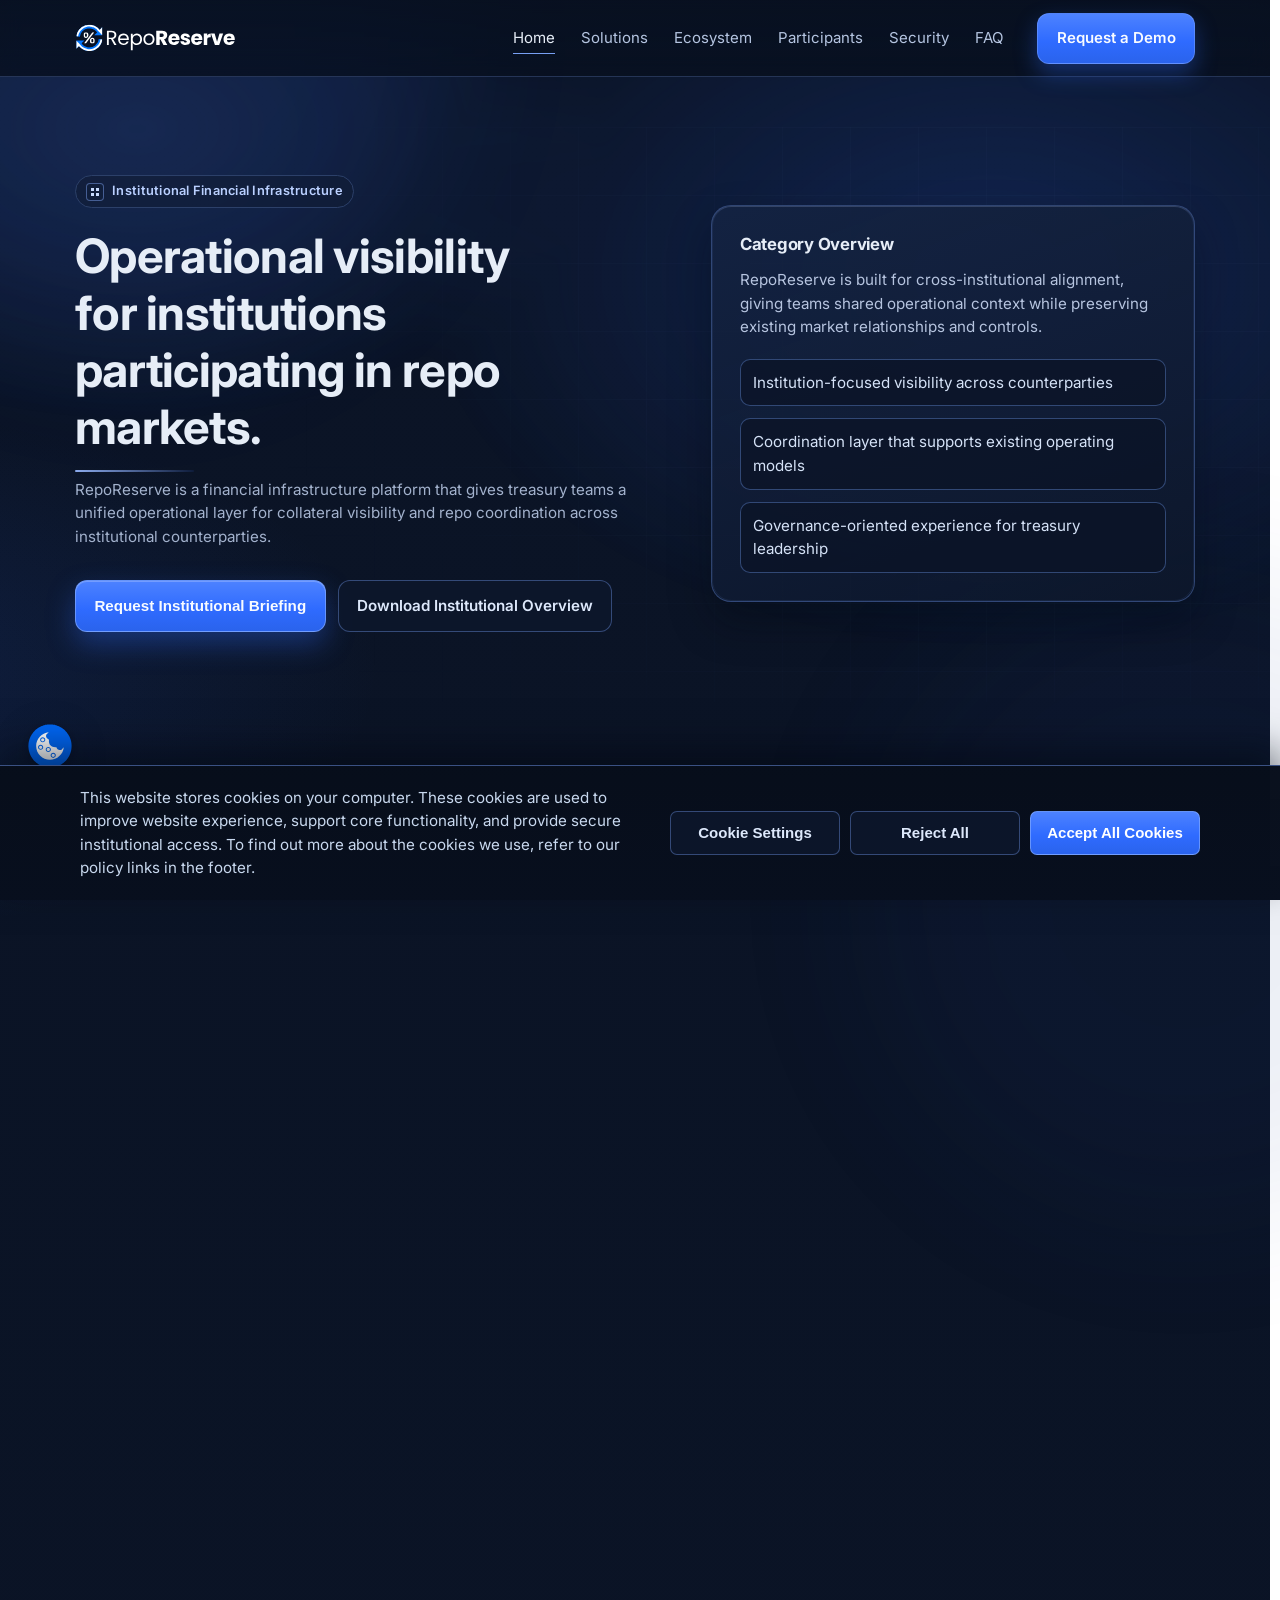
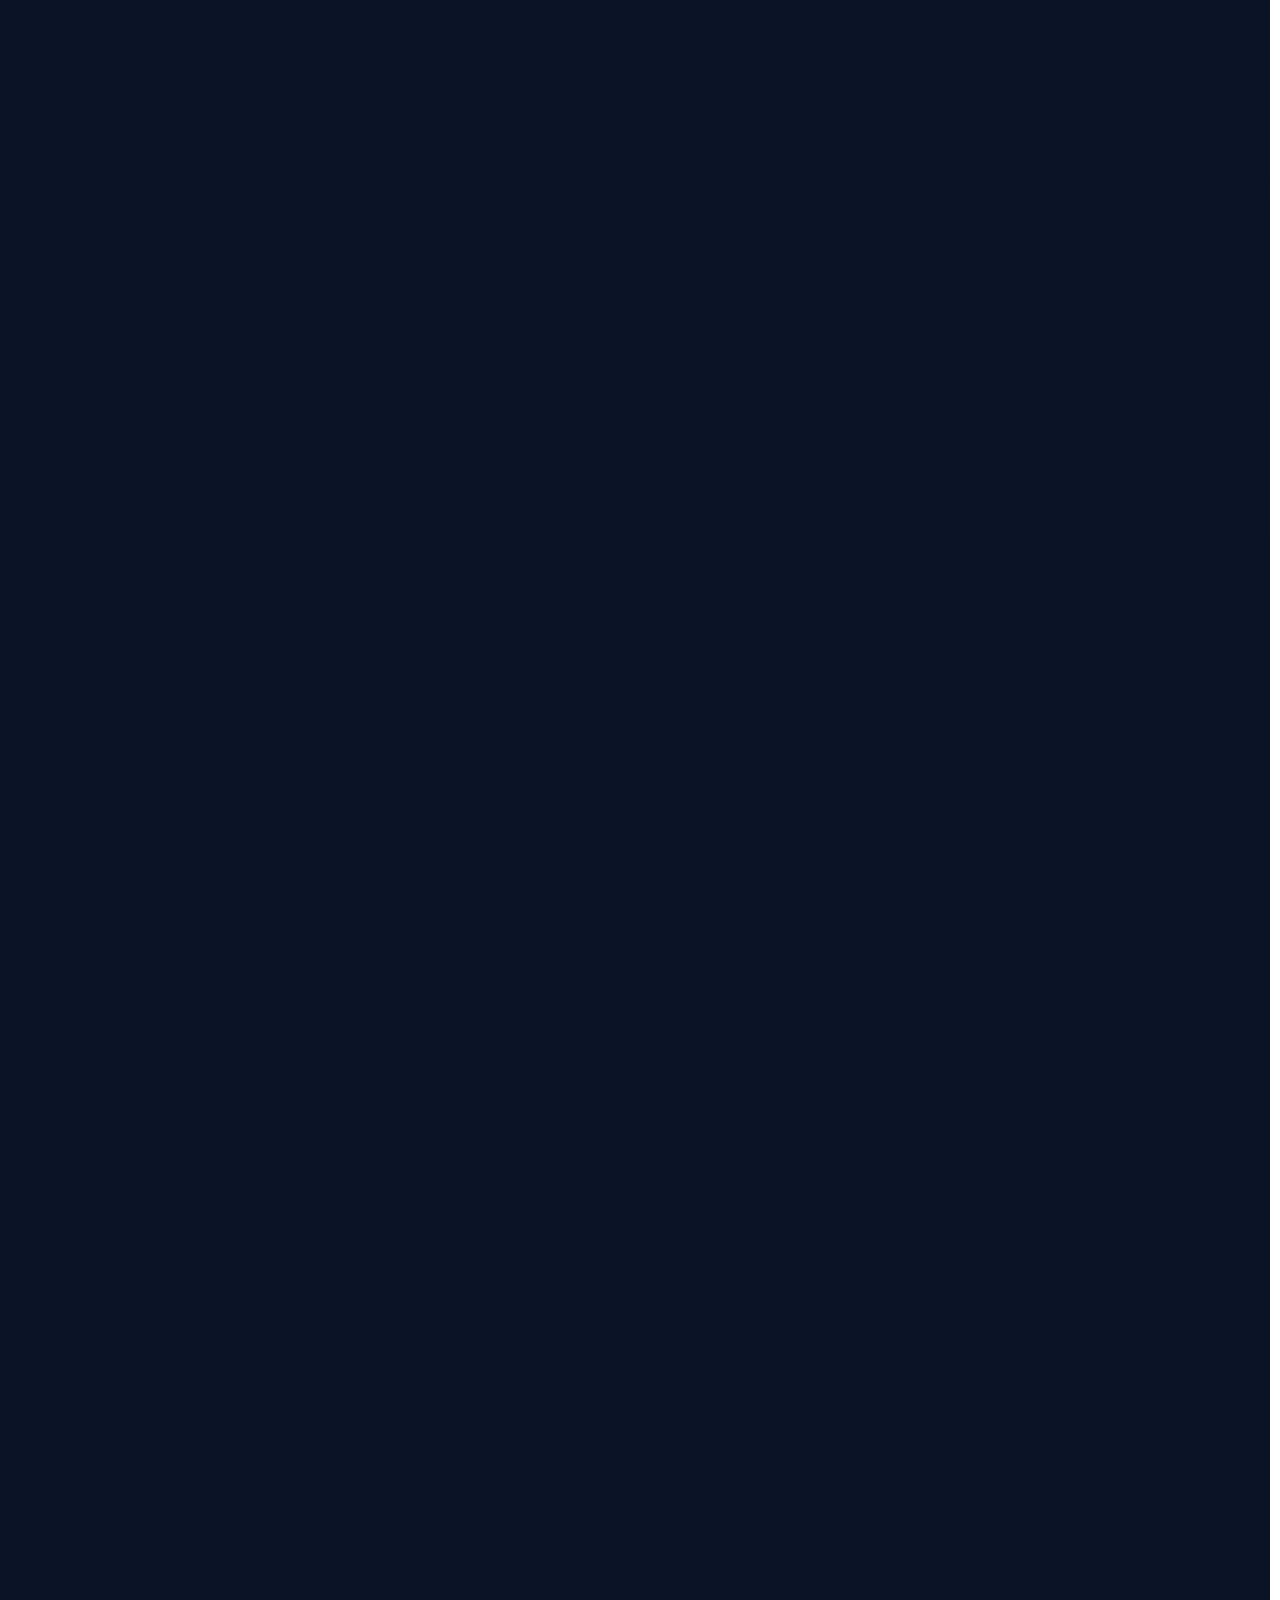
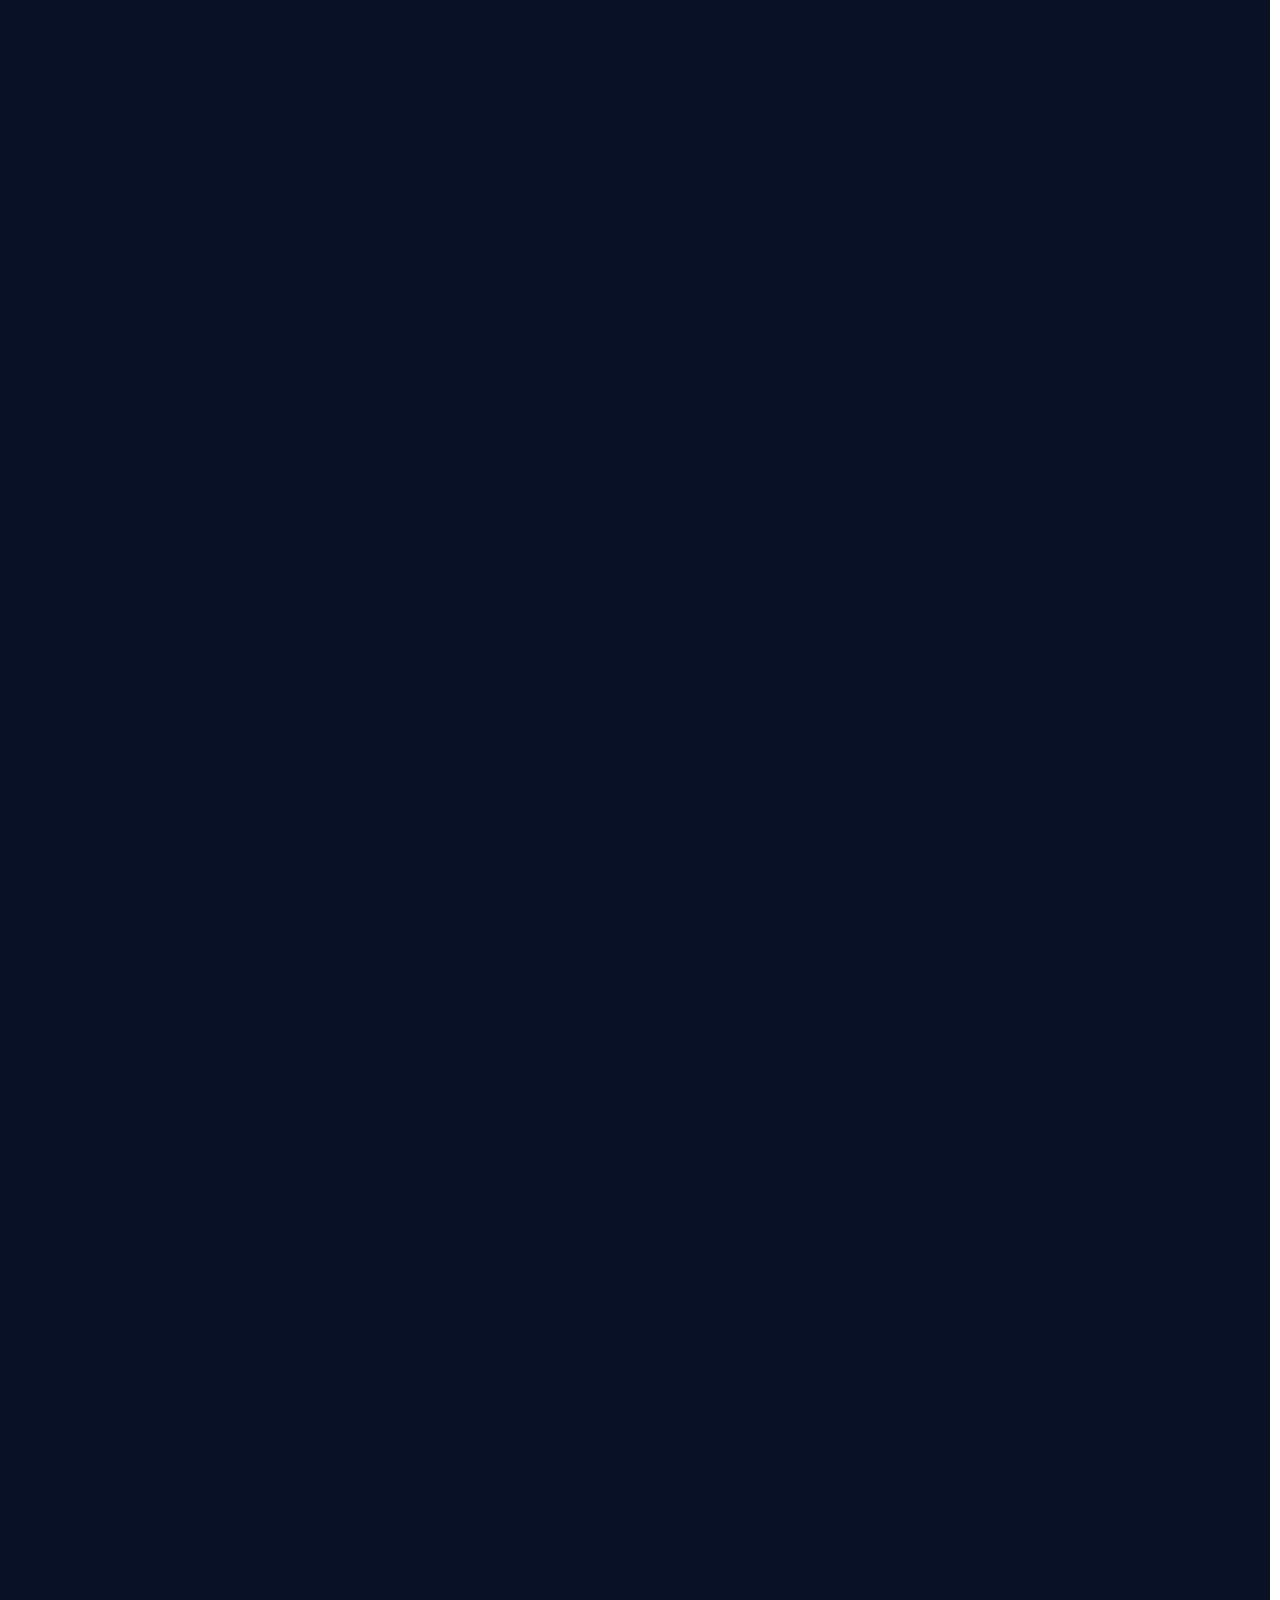
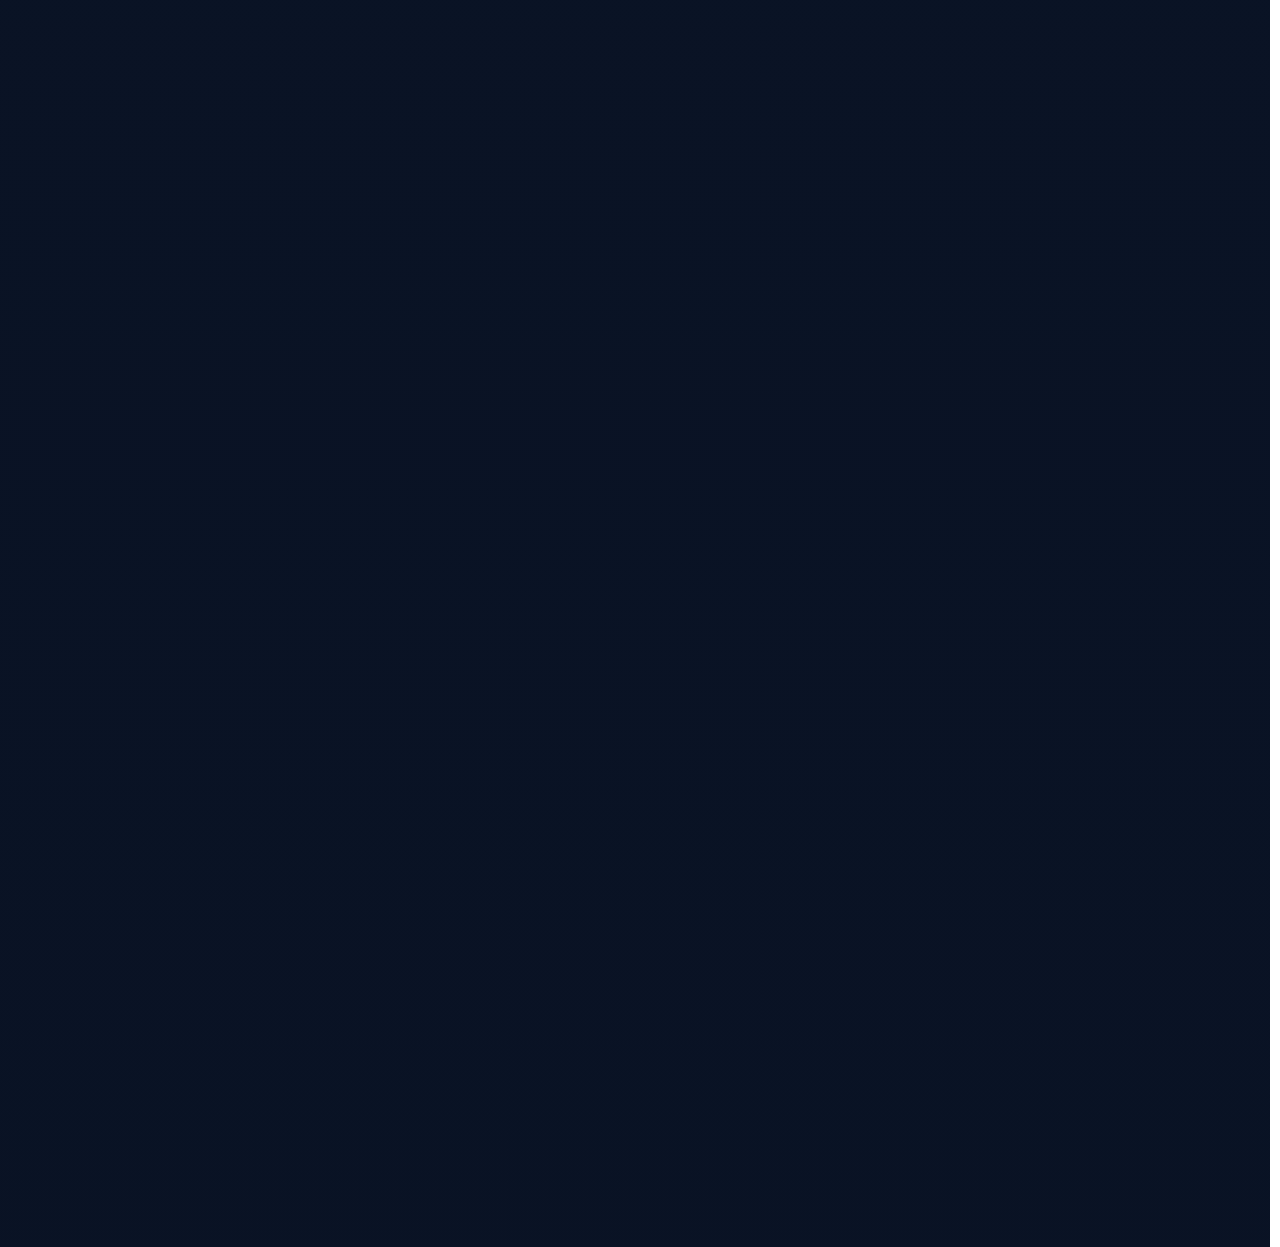
==== index.html @ 2fcdecd1 "Add files via upload" ====
<!DOCTYPE html>
<html lang="en">
<head>
  <meta charset="UTF-8" />
  <meta name="viewport" content="width=device-width, initial-scale=1.0" />
  <title>RepoReserve | Treasury Collateral Visibility for Repo Markets</title>
  <meta
    name="description"
    content="RepoReserve is a financial infrastructure platform for institutional treasury teams seeking collateral visibility and coordinated repo operations."
  />
  <meta name="robots" content="index, follow, max-image-preview:large, max-snippet:-1, max-video-preview:-1" />
  <meta name="author" content="RepoReserve" />
  <meta name="theme-color" content="#0B1426" />
  <link rel="canonical" href="https://reporeserve.com/" />
  <link rel="manifest" href="manifest.json" />
  <link rel="icon" type="image/svg+xml" href="/assets/favicon.svg?v=20260325svg" />
    <meta property="og:site_name" content="RepoReserve" />
  <meta property="og:locale" content="en_US" />
  <meta property="og:type" content="website" />
  <meta property="og:title" content="RepoReserve | Treasury Collateral Visibility for Repo Markets" />
  <meta
    property="og:description"
    content="RepoReserve is a financial infrastructure platform for institutional treasury teams seeking collateral visibility and coordinated repo operations."
  />
  <meta property="og:url" content="https://reporeserve.com/" />
  <meta property="og:image" content="https://reporeserve.com/assets/logo.svg" />
  <meta property="og:image:alt" content="RepoReserve logo" />
  <meta name="twitter:card" content="summary_large_image" />
  <meta name="twitter:title" content="RepoReserve | Treasury Collateral Visibility for Repo Markets" />
  <meta
    name="twitter:description"
    content="RepoReserve is a financial infrastructure platform for institutional treasury teams seeking collateral visibility and coordinated repo operations."
  />
  <meta name="twitter:image" content="https://reporeserve.com/assets/logo.svg" />
  <meta name="twitter:image:alt" content="RepoReserve logo" />
  <script type="application/ld+json">
    {
      "@context": "https://schema.org",
      "@type": "Organization",
      "@id": "https://reporeserve.com/#organization",
      "name": "RepoReserve",
      "alternateName": "Repo Reserve",
      "url": "https://reporeserve.com/",
      "logo": "https://reporeserve.com/assets/logo.svg",
      "description": "Treasury collateral visibility and repo operations coordination platform for institutional treasury teams.",
      "founder": {
        "@type": "Person",
        "name": "Rakesh Kottha"
      },
      "address": {
        "@type": "PostalAddress",
        "addressLocality": "Hyderabad",
        "addressCountry": "IN"
      }
    }
  </script>
  <script type="application/ld+json">
    {
      "@context": "https://schema.org",
      "@type": "WebSite",
      "@id": "https://reporeserve.com/#website",
      "url": "https://reporeserve.com/",
      "name": "RepoReserve",
      "alternateName": "Repo Reserve",
      "inLanguage": "en",
      "publisher": {
        "@id": "https://reporeserve.com/#organization"
      }
    }
  </script>
  <script type="application/ld+json">
    {
      "@context": "https://schema.org",
      "@type": "WebPage",
      "@id": "https://reporeserve.com/#webpage",
      "url": "https://reporeserve.com/",
      "name": "RepoReserve | Treasury Collateral Visibility for Repo Markets",
      "description": "RepoReserve is a financial infrastructure platform for institutional treasury teams seeking collateral visibility and coordinated repo operations.",
      "isPartOf": {
        "@id": "https://reporeserve.com/#website"
      },
      "about": {
        "@id": "https://reporeserve.com/#organization"
      },
      "inLanguage": "en"
    }
  </script>
    <link rel="preconnect" href="https://fonts.googleapis.com" />
  <link rel="preconnect" href="https://fonts.gstatic.com" crossorigin />
  <link rel="preload" as="style" href="https://fonts.googleapis.com/css2?family=Inter:wght@400;500;600;700&display=swap" />
  <link rel="stylesheet" href="https://fonts.googleapis.com/css2?family=Inter:wght@400;500;600;700&display=swap" media="print" onload="this.media='all'" />
  <noscript><link rel="stylesheet" href="https://fonts.googleapis.com/css2?family=Inter:wght@400;500;600;700&display=swap" /></noscript>
  <link rel="preload" href="styles.css" as="style" />
  <link rel="stylesheet" href="styles.css" />
</head>
<body class="home-page">
  <header class="site-header">
    <div class="container nav-wrap">
      <a href="#top" class="logo" aria-label="RepoReserve Home">
        <img
          src="assets/logo.svg"
          alt="RepoReserve logo"
          class="logo-img"
          width="188"
          height="42"
          loading="eager"
          fetchpriority="high"
          decoding="async"
        />
      </a>
      <button class="menu-btn" aria-label="Toggle navigation" aria-expanded="false" aria-controls="site-nav">
        <span aria-hidden="true">&#9776;</span>
      </button>
      <nav id="site-nav" class="nav-links" aria-label="Main navigation">
        <a href="index.html" aria-current="page">Home</a>
        <a href="solutions.html">Solutions</a>
        <a href="ecosystem.html">Ecosystem</a>
        <a href="participants.html">Participants</a>
        <a href="security.html">Security</a>
        <a href="faq.html">FAQ</a>
        <a href="#" class="nav-cta btn btn-primary demo-trigger" data-open-demo>Request a Demo</a>
      </nav>
    </div>
  </header>

  <main id="top">
    <section class="hero">
      <div class="container">
        <div class="hero-grid">
          <div class="hero-content" data-reveal style="--delay: 40ms;">
            <span class="eyebrow hero-eyebrow">
              <span class="eyebrow-icon" aria-hidden="true">
                <svg viewBox="0 0 10 10" focusable="false">
                  <rect x="1" y="1" width="3" height="3" rx="0.6"></rect>
                  <rect x="6" y="1" width="3" height="3" rx="0.6"></rect>
                  <rect x="1" y="6" width="3" height="3" rx="0.6"></rect>
                  <rect x="6" y="6" width="3" height="3" rx="0.6"></rect>
                </svg>
              </span>
              Institutional Financial Infrastructure
            </span>
            <h1 class="hero-title">Operational visibility for institutions participating in repo markets.</h1>
            <p class="hero-subtext">
              RepoReserve is a financial infrastructure platform that gives treasury teams a unified operational layer
              for collateral visibility and repo coordination across institutional counterparties.
            </p>
            <div class="hero-actions">
              <button type="button" class="btn btn-primary briefing-trigger" data-open-briefing>Request Institutional Briefing</button>
              <a href="assets/brochure/reporeserve-overview.pdf" class="btn btn-secondary" download>Download Institutional Overview</a>
            </div>
          </div>
          <aside class="hero-panel" aria-label="Platform overview" data-reveal style="--delay: 150ms;">
            <h3>Category Overview</h3>
            <p>
              RepoReserve is built for cross-institutional alignment, giving teams shared operational context while
              preserving existing market relationships and controls.
            </p>
            <ul class="hero-list">
              <li>Institution-focused visibility across counterparties</li>
              <li>Coordination layer that supports existing operating models</li>
              <li>Governance-oriented experience for treasury leadership</li>
            </ul>
          </aside>
        </div>
      </div>
    </section>

    <section class="trust">
      <div class="container">
        <div class="trust-box" data-reveal>
          Designed for institutions operating within regulated financial market infrastructure.
        </div>
      </div>
    </section>

    <section id="solutions" data-section-animate>
      <div class="container">
        <div class="section-header" data-reveal>
          <h2>Solutions</h2>
          <p>Purpose-built capabilities that support institutional repo operations at a strategic level.</p>
        </div>
        <div class="cards">
          <article class="card" data-reveal style="--delay: 40ms;">
            <h3>Collateral Visibility</h3>
            <p>
              Consolidates high-level collateral context into a unified institutional view, enabling faster situational
              awareness across eligible participants.
            </p>
          </article>
          <article class="card" data-reveal style="--delay: 120ms;">
            <h3>Operational Coordination</h3>
            <p>
              Supports coordinated operational execution between teams and counterparties through consistent workflows
              and shared visibility standards.
            </p>
          </article>
          <article class="card" data-reveal style="--delay: 200ms;">
            <h3>Risk &amp; Governance</h3>
            <p>
              Strengthens oversight with institution-ready governance controls and audit-oriented traceability for
              operational decisions.
            </p>
          </article>
        </div>
        <div class="section-page-links" data-reveal style="--delay: 260ms;">
          <a class="section-page-link" href="solutions.html" aria-label="Explore detailed solutions page">
            <span class="section-page-label">Detailed Page</span>
            <span class="section-page-title">Solutions</span>
            <span class="section-page-text">Review full capability coverage and institutional outcomes.</span>
            <span class="section-page-arrow" aria-hidden="true">&#8594;</span>
          </a>
        </div>
      </div>
    </section>

    <section id="treps-calculator" data-section-animate hidden>
      <div class="container">
        <div class="section-header" data-reveal>
          <h2>Execution Cost Impact Calculator</h2>
          <p>
            Even small inefficiencies in secured funding execution can compound into meaningful annual cost impact.
          </p>
        </div>
        <div class="treps-shell" data-reveal>
          <div class="treps-left-column">
            <article class="treps-input-panel" data-treps-calculator>
              <div class="treps-input-grid">
                <label class="treps-field" for="treps-daily-volume">
                  <span>Daily Volume (&#8377; Cr)</span>
                  <input
                    id="treps-daily-volume"
                    class="treps-input"
                    type="number"
                    min="0"
                    step="1"
                    value="500"
                    inputmode="decimal"
                  />
                </label>
                <label class="treps-field" for="treps-inefficiency-bps">
                  <span>Inefficiency (bps)</span>
                  <input
                    id="treps-inefficiency-bps"
                    class="treps-input"
                    type="number"
                    min="0"
                    step="0.1"
                    value="3"
                    inputmode="decimal"
                  />
                </label>
                <label class="treps-field" for="treps-active-days">
                  <span>Active Days per Year</span>
                  <input
                    id="treps-active-days"
                    class="treps-input"
                    type="number"
                    min="1"
                    step="1"
                    value="250"
                    inputmode="numeric"
                  />
                </label>
              </div>
              <div class="treps-scenarios" role="group" aria-label="TREPS inefficiency scenarios">
                <button type="button" class="treps-scenario" data-scenario="conservative" aria-pressed="false">
                  Conservative
                </button>
                <button type="button" class="treps-scenario is-active" data-scenario="realistic" aria-pressed="true">
                  Realistic
                </button>
                <button type="button" class="treps-scenario" data-scenario="aggressive" aria-pressed="false">
                  Aggressive
                </button>
              </div>
              <p class="treps-adjusted" id="treps-adjusted-bps">Scenario-adjusted inefficiency: 3.00 bps</p>
            </article>

            <aside class="treps-meaning-panel" aria-label="Interpretation of annual cost impact">
              <h3>What this means</h3>
              <div class="treps-meaning-copy">
                <p>A small basis-point difference can create meaningful annual cost leakage at institutional scale.</p>
                <p>The impact rises quickly as daily volume and execution inconsistency increase.</p>
                <p>Better visibility and execution intelligence help reduce this recurring cost drag.</p>
              </div>
              <div class="treps-insight-rows" aria-label="Key institutional insights">
                <div class="treps-insight-row">Small bps gaps can compound into material annual impact.</div>
                <div class="treps-insight-row">Higher daily volume amplifies hidden cost leakage.</div>
                <div class="treps-insight-row">Execution visibility supports stronger funding discipline.</div>
              </div>
            </aside>
          </div>

          <article class="treps-output-panel">
            <div class="treps-result-grid">
              <div class="treps-result-card">
                <p class="treps-result-label">Estimated Annual Cost Impact</p>
                <p class="treps-result-value" id="treps-annual-impact">&#8377; 0 Cr</p>
              </div>
              <div class="treps-result-card">
                <p class="treps-result-label">Potential Savings vs 1 bps Baseline</p>
                <p class="treps-result-value" id="treps-savings">&#8377; 0 Cr</p>
              </div>
            </div>

            <div class="treps-chart-wrap" role="img" aria-label="Trend chart showing annual TREPS cost impact as inefficiency in basis points increases.">
              <div class="treps-chart-y-label">
                <span id="treps-chart-y-max">&#8377; 0 Cr</span>
                <span>Annual cost impact</span>
              </div>
              <svg class="treps-chart" viewBox="0 0 560 220" aria-hidden="true" focusable="false">
                <line class="treps-axis-line" x1="54" y1="18" x2="54" y2="212"></line>
                <line class="treps-axis-line" x1="54" y1="212" x2="540" y2="212"></line>
                <polygon id="treps-chart-area" class="treps-chart-area" points=""></polygon>
                <polyline id="treps-chart-line" class="treps-chart-line" points=""></polyline>
                <g id="treps-chart-points"></g>
                <line id="treps-current-guide" class="treps-current-guide" x1="54" y1="212" x2="54" y2="212"></line>
                <circle id="treps-current-point" class="treps-current-point" cx="54" cy="212" r="5"></circle>
              </svg>
              <div class="treps-chart-ticks" id="treps-bps-ticks"></div>
              <p class="treps-chart-x-label">Inefficiency (bps)</p>
            </div>

            <p class="treps-disclaimer">
              This is an indicative estimate for illustration only. Actual impact depends on execution consistency,
              timing, and market conditions.
            </p>
            <a href="#contact" class="btn btn-primary treps-cta">See How RepoReserve Helps</a>
          </article>
        </div>
      </div>
    </section>

    <section id="ecosystem" data-section-animate>
      <div class="container">
        <div class="section-header" data-reveal>
          <h2>Ecosystem</h2>
          <p>RepoReserve is designed to align stakeholders across the repo participation landscape.</p>
        </div>
        <div class="ecosystem-network" data-reveal>
          <div class="ecosystem-network-canvas">
            <svg
              class="ecosystem-svg"
              viewBox="0 0 980 460"
              role="img"
              aria-labelledby="ecosystem-title ecosystem-desc"
            >
              <title id="ecosystem-title">RepoReserve Institutional Ecosystem</title>
              <desc id="ecosystem-desc">
                RepoReserve connected with Treasury desks, Mutual funds, NBFCs, Custodians, and Clearing participants.
              </desc>

              <g class="net-link">
                <line x1="490" y1="227" x2="190" y2="98"></line>
                <line x1="490" y1="227" x2="490" y2="86"></line>
                <line x1="490" y1="227" x2="790" y2="98"></line>
                <line x1="490" y1="227" x2="215" y2="350"></line>
                <line x1="490" y1="227" x2="765" y2="350"></line>
              </g>

              <g class="net-node net-participant" transform="translate(70 52)">
                <rect width="240" height="92" rx="12"></rect>
                <rect class="net-chip" x="14" y="14" width="36" height="36" rx="9"></rect>
                <text class="net-chip-text" x="32" y="37">TD</text>
                <text class="net-label" x="62" y="40">Treasury desks</text>
              </g>

              <g class="net-node net-participant" transform="translate(370 40)">
                <rect width="240" height="92" rx="12"></rect>
                <rect class="net-chip" x="14" y="14" width="36" height="36" rx="9"></rect>
                <text class="net-chip-text" x="32" y="37">MF</text>
                <text class="net-label" x="62" y="40">Mutual funds</text>
              </g>

              <g class="net-node net-participant" transform="translate(670 52)">
                <rect width="240" height="92" rx="12"></rect>
                <rect class="net-chip" x="14" y="14" width="36" height="36" rx="9"></rect>
                <text class="net-chip-text" x="32" y="37">NB</text>
                <text class="net-label" x="62" y="40">NBFCs</text>
              </g>

              <g class="net-node net-center" transform="translate(328 168)">
                <rect width="324" height="118" rx="14"></rect>
                <rect class="net-chip" x="18" y="18" width="42" height="42" rx="10"></rect>
                <text class="net-chip-text" x="39" y="45">RR</text>
                <text class="net-center-title" x="74" y="47">RepoReserve</text>
                <text class="net-center-subtitle" x="74" y="74">Operational Coordination Layer</text>
              </g>

              <g class="net-node net-participant" transform="translate(95 304)">
                <rect width="240" height="92" rx="12"></rect>
                <rect class="net-chip" x="14" y="14" width="36" height="36" rx="9"></rect>
                <text class="net-chip-text" x="32" y="37">CU</text>
                <text class="net-label" x="62" y="40">Custodians</text>
              </g>

              <g class="net-node net-participant" transform="translate(645 304)">
                <rect width="240" height="92" rx="12"></rect>
                <rect class="net-chip" x="14" y="14" width="36" height="36" rx="9"></rect>
                <text class="net-chip-text" x="32" y="37">CP</text>
                <text class="net-label" x="62" y="40">Clearing participants</text>
              </g>
            </svg>
          </div>
          <div class="ecosystem-mobile" aria-label="RepoReserve ecosystem participants">
            <article class="eco-mobile-center">
              <span class="eco-mobile-chip">RR</span>
              <h3>RepoReserve</h3>
              <p>Operational coordination layer for institutional participants.</p>
            </article>
            <div class="eco-mobile-grid">
              <article class="eco-mobile-node">
                <span class="eco-mobile-chip">TD</span>
                <h4>Treasury desks</h4>
              </article>
              <article class="eco-mobile-node">
                <span class="eco-mobile-chip">MF</span>
                <h4>Mutual funds</h4>
              </article>
              <article class="eco-mobile-node">
                <span class="eco-mobile-chip">NB</span>
                <h4>NBFCs</h4>
              </article>
              <article class="eco-mobile-node">
                <span class="eco-mobile-chip">CU</span>
                <h4>Custodians</h4>
              </article>
              <article class="eco-mobile-node">
                <span class="eco-mobile-chip">CP</span>
                <h4>Clearing participants</h4>
              </article>
            </div>
          </div>
        </div>
        <div class="section-page-links" data-reveal style="--delay: 220ms;">
          <a class="section-page-link" href="ecosystem.html" aria-label="Explore detailed ecosystem page">
            <span class="section-page-label">Detailed Page</span>
            <span class="section-page-title">Ecosystem</span>
            <span class="section-page-text">See participant relationships and institutional landscape context.</span>
            <span class="section-page-arrow" aria-hidden="true">&#8594;</span>
          </a>
          <a class="section-page-link" href="participants.html" aria-label="Explore participant profile page">
            <span class="section-page-label">Detailed Page</span>
            <span class="section-page-title">Participants</span>
            <span class="section-page-text">Understand role-specific fit across treasury and operations teams.</span>
            <span class="section-page-arrow" aria-hidden="true">&#8594;</span>
          </a>
        </div>
      </div>
    </section>

    <section id="security" data-section-animate>
      <div class="container">
        <div class="section-header" data-reveal>
          <h2>Security</h2>
          <p>
            Designed with a security and controls posture expected by institutional market participants, without
            exposing internal infrastructure details.
          </p>
        </div>
        <div class="security-grid">
          <article class="security-card" data-reveal style="--delay: 40ms;">
            <h3>Institutional-Grade Access Control</h3>
            <p>Role-aware authorization boundaries support controlled access to operational information.</p>
          </article>
          <article class="security-card" data-reveal style="--delay: 110ms;">
            <h3>Audit Logging</h3>
            <p>Action traceability supports internal oversight, review readiness, and governance accountability.</p>
          </article>
          <article class="security-card" data-reveal style="--delay: 180ms;">
            <h3>Operational Governance</h3>
            <p>Policy-aligned controls help institutions maintain disciplined and consistent operating standards.</p>
          </article>
        </div>
        <div class="section-page-links" data-reveal style="--delay: 220ms;">
          <a class="section-page-link" href="security.html" aria-label="Explore detailed security page">
            <span class="section-page-label">Detailed Page</span>
            <span class="section-page-title">Security &amp; Governance</span>
            <span class="section-page-text">Review control structure, assurance themes, and oversight context.</span>
            <span class="section-page-arrow" aria-hidden="true">&#8594;</span>
          </a>
        </div>
      </div>
    </section>

    <section id="engagement" data-section-animate>
      <div class="container">
        <div class="section-header" data-reveal>
          <h2>How We Engage</h2>
          <p>A Structured, Confidential Process</p>
        </div>
        <div class="engagement-layout">
          <article class="engagement-panel" data-reveal>
            <h3>Confidential by Design</h3>
            <p>
              Every engagement begins under NDA. We prioritize discretion and institutional trust above all.
            </p>
            <ul class="engagement-principles">
              <li>Institution-first discretion and controlled information sharing</li>
              <li>Mutual confidentiality standards from first conversation onward</li>
              <li>Structured, transparent path from discussion to pilot</li>
            </ul>
          </article>
          <ol class="engagement-timeline">
            <li class="engagement-item" data-reveal style="--delay: 40ms;">
              <span class="step-index">01</span>
              <div class="step-content">
                <h3>Request a Confidential Discussion</h3>
                <p>Begin with a focused institutional conversation on objectives and fit.</p>
              </div>
            </li>
            <li class="engagement-item" data-reveal style="--delay: 110ms;">
              <span class="step-index">02</span>
              <div class="step-content">
                <h3>Mutual NDA &amp; Scoping</h3>
                <p>We align on confidentiality terms and define the engagement scope.</p>
              </div>
            </li>
            <li class="engagement-item" data-reveal style="--delay: 180ms;">
              <span class="step-index">03</span>
              <div class="step-content">
                <h3>Tailored Walkthrough &amp; Pilot Discussion</h3>
                <p>
                  Under NDA, we provide a tailored walkthrough aligned to your institution's treasury structure. If there is
                  mutual interest, we outline a confidential pilot engagement.
                </p>
              </div>
            </li>
          </ol>
        </div>
      </div>
    </section>

    <section id="leadership">
      <div class="container">
        <div class="section-header" data-reveal>
          <h2>Leadership</h2>
          <p>Founded by Practitioners</p>
        </div>
        <div class="leadership-layout">
	          <article class="leader-card" data-reveal style="--delay: 40ms;">
	            <div class="leader-avatar" aria-hidden="true">RK</div>
	            <div>
		              <div class="leader-head" style="position:relative; margin-bottom:10px; min-height:38px; padding-right:126px;">
		                <div>
		                  <h3>Rakesh Kottha</h3>
		                  <p class="leader-role">Founder</p>
		                </div>
		                <div class="leader-actions" style="position:absolute; top:0; right:0; display:flex; align-items:center;">
	                  <a
	                    href="https://www.linkedin.com/in/rakesh-kottha"
	                    class="btn btn-secondary leader-link"
	                    target="_blank"
	                    rel="noopener noreferrer"
	                    aria-label="Open Rakesh Kottha LinkedIn profile"
	                    style="white-space:nowrap;"
	                  >
	                    LinkedIn
	                  </a>
	                </div>
	              </div>
	              <p>
	                Focused on building institutional infrastructure for treasury collateral visibility and repo coordination.
	                Background in financial technology and institutional operations.
	              </p>
	            </div>
	          </article>
          <aside class="leadership-note" data-reveal style="--delay: 120ms;">
            <h3>Operator-Led Product Direction</h3>
            <p>
              RepoReserve is designed with a practical treasury-operations lens, emphasizing institutional controls,
              market-aligned workflows, and confidentiality-first engagement.
            </p>
          </aside>
        </div>
      </div>
    </section>

    <section id="faq" data-section-animate>
      <div class="container">
        <div class="section-header faq-main-header" data-reveal>
          <h2>Frequently Asked Questions</h2>
          <p>Common Inquiries</p>
        </div>
        <div class="faq-layout">
          <article class="faq-intro-card" data-reveal style="--delay: 40ms;">
            <h3>Confidential Institutional Engagement</h3>
            <p>
              Submit a confidential discussion request. A member of our team will respond within two business days
              to schedule an initial conversation.
            </p>
            <button type="button" class="btn btn-secondary briefing-trigger" data-open-briefing>Request Confidential Discussion</button>
          </article>
          <div class="faq-list">
            <details data-reveal style="--delay: 30ms;">
              <summary>What does RepoReserve do?</summary>
              <p>
                RepoReserve is a treasury collateral visibility and repo operations coordination platform. It provides
                institutional participants with a consolidated view of collateral positions across custodians and
                counterparties.
              </p>
            </details>
            <details data-reveal style="--delay: 75ms;">
              <summary>Who is it designed for?</summary>
              <p>
                Treasury teams at institutional banks, custodian banks, and clearinghouses that manage repo and
                collateral operations at scale.
              </p>
            </details>
            <details data-reveal style="--delay: 120ms;">
              <summary>Is this a trading platform?</summary>
              <p>
                No. RepoReserve is an operations coordination and visibility platform. It does not execute trades,
                provide pricing, or act as a broker.
              </p>
            </details>
            <details data-reveal style="--delay: 165ms;">
              <summary>Why is an NDA required?</summary>
              <p>
                Product details, architecture, and workflows are proprietary. We share these only with vetted
                institutional counterparties under mutual non-disclosure agreements.
              </p>
            </details>
            <details data-reveal style="--delay: 210ms;">
              <summary>Can I see a demo before signing an NDA?</summary>
              <p>
                We provide a general overview and this institutional brochure. Detailed demonstrations and documentation
                are available only after executing a mutual NDA.
              </p>
            </details>
            <details data-reveal style="--delay: 255ms;">
              <summary>How do I get started?</summary>
              <p>
                Submit a confidential discussion request. A member of our team will respond within two business days to
                schedule an initial conversation.
              </p>
            </details>
          </div>
        </div>
        <div class="section-page-links" data-reveal style="--delay: 300ms;">
          <a class="section-page-link" href="faq.html" aria-label="Open complete FAQ page">
            <span class="section-page-label">Detailed Page</span>
            <span class="section-page-title">FAQ</span>
            <span class="section-page-text">Access the complete institutional Q&amp;A and evaluation guidance.</span>
            <span class="section-page-arrow" aria-hidden="true">&#8594;</span>
          </a>
        </div>
      </div>
    </section>

    <section id="contact">
      <div class="container">
        <div class="cta-wrap" data-reveal>
          <h2>Request a Confidential Institutional Briefing</h2>
          <p>
            Engage directly with our team to review operational fit, governance expectations, and onboarding pathways
            under mutual NDA.
          </p>
          <button type="button" class="btn btn-primary briefing-trigger" data-open-briefing>Request Institutional Briefing</button>
        </div>
      </div>
    </section>

  </main>

  <footer>
    <div class="container footer-grid" data-reveal>
      <div class="footer-column footer-brand">
        <div class="footer-title">
          <a href="#top" class="footer-logo-link" aria-label="RepoReserve Home">
            <img
              src="assets/logo.svg"
              alt="RepoReserve logo"
              class="footer-logo-img"
              width="188"
              height="42"
              loading="lazy"
              fetchpriority="low"
              decoding="async"
            />
          </a>
        </div>
        <div class="footer-subtitle footer-subtitle-home">
          <span class="footer-subtitle-home-label">Institutional Focus</span>
          <span class="footer-subtitle-home-text">Treasury Infrastructure Platform</span>
        </div>
        <div>RepoReserve Technologies Pvt Ltd</div>
        <div>Registered Office: Hyderabad, India</div>
        <div class="footer-company-id footer-company-id-home" aria-label="Corporate registration details">
          <div class="footer-company-id-kicker">Corporate Registration</div>
          <div class="footer-company-id-primary">
            <span class="footer-company-id-tag">CIN</span>
            <span class="footer-company-id-code">U62099TS2026PTC213868</span>
          </div>
          <div class="footer-company-id-secondary">
            <span class="footer-company-id-secondary-label">Jurisdiction</span>
            <span class="footer-company-id-secondary-value">Registered in India</span>
          </div>
        </div>
      </div>
      <div class="footer-column">
        <div class="footer-heading">Product</div>
        <ul class="footer-list">
          <li><a href="solutions.html">Solutions</a></li>
          <li><a href="ecosystem.html">Ecosystem</a></li>
          <li><a href="participants.html">Participants</a></li>
          <li><a href="security.html">Security</a></li>
          <li><a href="faq.html">FAQ</a></li>
          <li><a href="terms-of-service.html" target="_blank" rel="noopener noreferrer">Terms of Service</a></li>
          <li><a href="privacy-policy.html" target="_blank" rel="noopener noreferrer">Privacy Policy</a></li>
        </ul>
      </div>
      <div class="footer-column">
        <div class="footer-heading">Market Infrastructure</div>
        <ul class="footer-list">
          <li><a href="https://www.rbi.org.in/" target="_blank" rel="noopener noreferrer">Reserve Bank of India</a></li>
          <li><a href="https://www.ccilindia.com/" target="_blank" rel="noopener noreferrer">CCIL</a></li>
          <li><a href="https://www.sebi.gov.in/" target="_blank" rel="noopener noreferrer">SEBI</a></li>
        </ul>
      </div>
      <div class="footer-column">
        <div class="footer-heading">Contact</div>
        <ul class="footer-list">
          <li><a href="mailto:ceo@reporeserve.com">ceo@reporeserve.com</a></li>
          <li><span>Institutional response: within 2 business days</span></li>
        </ul>
      </div>
      <div class="footer-note">
        We do not publish product workflows or dashboards online. Institutional demonstrations are available under NDA.
        RepoReserve (Repo Reserve) provides treasury teams with operational visibility and coordination across repo
        market participants.
      </div>
      <div class="footer-note footer-legal">
        By continuing to use this site, you agree to our cookie use for essential functionality.
        <a href="terms-of-service.html" target="_blank" rel="noopener noreferrer">Terms of Service</a>
        <a href="privacy-policy.html" target="_blank" rel="noopener noreferrer">Privacy Policy</a>
        <button type="button" class="footer-cookie-settings">Cookie Settings</button>
      </div>
      <div class="footer-disclosures" aria-label="Disclaimers and footnotes">
        <div class="footer-disclosures-title">Disclaimers and footnotes</div>
        <div class="footer-disclosures-content">
          <p>
            RepoReserve is a financial infrastructure technology platform for institutional operations and coordination.
            It is not a bank, broker, trading venue, or clearing corporation.
          </p>
          <ol class="footer-footnotes">
            <li>Website content is provided for informational purposes only and does not constitute investment, legal, tax, or regulatory advice.</li>
            <li>RepoReserve does not execute trades, provide pricing, hold client funds, or replace existing market infrastructure.</li>
            <li>Detailed product workflows, dashboards, and implementation materials are shared only with vetted institutional participants under mutual NDA.</li>
            <li>External links are provided for reference only and do not imply endorsement; third-party websites apply their own terms and privacy policies.</li>
            <li>Institutional onboarding and service availability may be subject to eligibility review and jurisdictional considerations.</li>
          </ol>
        </div>
      </div>
      <div class="footer-copy">
        &copy; 2026 RepoReserve Technologies Pvt Ltd. All rights reserved.
      </div>
    </div>
  </footer>

  <div class="cookie-banner" role="dialog" aria-live="polite" aria-label="Cookie Consent">
    <div class="cookie-banner-content">
      <p class="cookie-banner-text">
        This website stores cookies on your computer. These cookies are used to improve website experience, support
        core functionality, and provide secure institutional access. To find out more about the cookies we use, refer
        to our policy links in the footer.
      </p>
      <div class="cookie-actions">
        <button type="button" class="btn btn-secondary cookie-settings">Cookie Settings</button>
        <button type="button" class="btn btn-secondary cookie-reject">Reject All</button>
        <button type="button" class="btn btn-primary cookie-accept">Accept All Cookies</button>
      </div>
    </div>
  </div>

  <div class="cookie-modal" role="dialog" aria-modal="true" aria-labelledby="cookie-modal-title" aria-hidden="true">
    <div class="cookie-modal-panel">
      <button type="button" class="cookie-modal-close" aria-label="Close Cookie Settings">x</button>
      <h2 id="cookie-modal-title">RepoReserve Cookie Settings</h2>
      <p class="cookie-modal-copy">
        Manage how RepoReserve uses cookies. Necessary cookies remain enabled to ensure secure site functionality.
        Optional categories can be customized below.
      </p>

      <article class="cookie-category">
        <div class="cookie-category-head">
          <h3>Necessary</h3>
          <span class="cookie-status">Always Active</span>
        </div>
        <p>Required for secure access, navigation integrity, and basic website operations.</p>
      </article>

      <article class="cookie-category">
        <div class="cookie-category-head">
          <h3>Functional</h3>
          <button
            type="button"
            class="cookie-switch"
            data-cookie-key="functional"
            role="switch"
            aria-checked="true"
            aria-label="Functional Cookies"
          >
            <span class="cookie-switch-track"><span class="cookie-switch-thumb"></span></span>
          </button>
        </div>
        <p>Enables preference memory and user experience enhancements across sessions.</p>
      </article>

      <article class="cookie-category">
        <div class="cookie-category-head">
          <h3>Analytics</h3>
          <button
            type="button"
            class="cookie-switch"
            data-cookie-key="analytics"
            role="switch"
            aria-checked="true"
            aria-label="Analytics Cookies"
          >
            <span class="cookie-switch-track"><span class="cookie-switch-thumb"></span></span>
          </button>
        </div>
        <p>Helps RepoReserve understand aggregate usage patterns to improve platform communication.</p>
      </article>

      <div class="cookie-modal-actions">
        <button type="button" class="btn btn-secondary cookie-modal-reject">Reject All</button>
        <button type="button" class="btn btn-secondary cookie-modal-save">Save My Preferences</button>
        <button type="button" class="btn btn-primary cookie-modal-accept">Accept All Cookies</button>
      </div>
    </div>
  </div>

  <div class="demo-modal" role="dialog" aria-modal="true" aria-labelledby="demo-modal-title" aria-hidden="true">
    <div class="demo-modal-panel">
      <button type="button" class="demo-modal-close" aria-label="Close Request a Demo form">x</button>
      <h2 id="demo-modal-title">Request a Demo</h2>
      <form class="demo-form" novalidate>
        <div class="demo-field">
          <label for="business-email">Business Email<span>*</span></label>
          <input id="business-email" name="business_email" type="email" required />
        </div>

        <div class="demo-grid-two">
          <div class="demo-field">
            <label for="first-name">First Name<span>*</span></label>
            <input id="first-name" name="first_name" type="text" required />
          </div>
          <div class="demo-field">
            <label for="last-name">Last Name<span>*</span></label>
            <input id="last-name" name="last_name" type="text" required />
          </div>
        </div>

        <div class="demo-grid-two">
          <div class="demo-field">
            <label for="company-name">Company Name<span>*</span></label>
            <input id="company-name" name="company_name" type="text" required />
          </div>
          <div class="demo-field">
            <label for="job-title">Job Title<span>*</span></label>
            <input id="job-title" name="job_title" type="text" required />
          </div>
        </div>

        <div class="demo-field">
          <label>Service Region</label>
          <input type="text" value="India" readonly />
          <input type="hidden" name="service_region" value="India" />
        </div>

        <div class="demo-field">
          <label for="phone-number">Phone Number (India)<span>*</span></label>
          <input
            id="phone-number"
            name="phone_number"
            type="tel"
            required
            pattern="[0-9]{10}"
            inputmode="numeric"
            placeholder="10-digit mobile number"
          />
        </div>

        <div class="demo-field">
          <label for="solution-interest">What is your solution interest?</label>
          <select id="solution-interest" name="solution_interest">
            <option value="">Select</option>
            <option>Collateral visibility</option>
            <option>Operational coordination</option>
            <option>Risk and governance</option>
            <option>Institutional briefing</option>
          </select>
        </div>

        <div class="demo-assurance" aria-hidden="true">
          <div class="demo-assurance-title">Institutional Request Handling</div>
          <div class="demo-assurance-meta">All submissions are reviewed by our internal team.</div>
        </div>

        <p class="demo-privacy-text">
          RepoReserve needs the contact information provided to communicate with you about products and services. For
          information on privacy practices, review the policy links in the footer.
        </p>

        <div class="demo-actions">
          <button type="submit" class="btn btn-primary">Submit</button>
        </div>
        <p class="demo-success" role="status" aria-live="polite"></p>
      </form>
    </div>
  </div>

  <div class="briefing-modal demo-modal" role="dialog" aria-modal="true" aria-labelledby="briefing-modal-title" aria-hidden="true">
    <div class="demo-modal-panel briefing-modal-panel">
      <button type="button" class="demo-modal-close briefing-modal-close" aria-label="Close Request Institutional Briefing form">x</button>
      <h2 id="briefing-modal-title">Request Institutional Briefing</h2>
      <div class="briefing-intro">
        <p class="briefing-kicker">Institutional Intake</p>
        <p class="briefing-copy">
          Share a small amount of institutional context so we can prepare the right executive briefing and route your request appropriately.
        </p>
        <div class="briefing-chip-row" aria-hidden="true">
          <span class="briefing-chip">Confidential review</span>
          <span class="briefing-chip">Institution-only</span>
          <span class="briefing-chip">Direct response</span>
        </div>
      </div>
      <form class="demo-form briefing-form" novalidate>
        <div class="briefing-grid">
          <div class="demo-field briefing-field">
            <label for="briefing-business-email">Institutional Email<span>*</span></label>
            <input id="briefing-business-email" name="business_email" type="email" required />
          </div>

          <div class="demo-field briefing-field">
            <label for="briefing-contact-name">Primary Contact<span>*</span></label>
            <input id="briefing-contact-name" name="contact_name" type="text" required />
          </div>

          <div class="demo-field briefing-field">
            <label for="briefing-institution-name">Institution Name<span>*</span></label>
            <input id="briefing-institution-name" name="institution_name" type="text" required />
          </div>

          <div class="demo-field briefing-field">
            <label for="briefing-role-function">Role / Function<span>*</span></label>
            <input id="briefing-role-function" name="role_function" type="text" required />
          </div>

          <div class="demo-field briefing-field">
            <label for="briefing-institution-type">Institution Type<span>*</span></label>
            <select id="briefing-institution-type" name="institution_type" required>
              <option value="">Select</option>
              <option>Bank Treasury</option>
              <option>Custodian</option>
              <option>Mutual Fund / Asset Manager</option>
              <option>NBFC</option>
              <option>Clearing Participant</option>
              <option>Other Institutional Participant</option>
            </select>
          </div>

          <div class="demo-field briefing-field">
            <label for="briefing-phone-number">Phone Number (India)<span>*</span></label>
            <input
              id="briefing-phone-number"
              name="phone_number"
              type="tel"
              required
              pattern="[0-9]{10}"
              inputmode="numeric"
              placeholder="10-digit mobile number"
            />
          </div>

          <div class="demo-field briefing-field">
            <label for="briefing-purpose">Briefing Purpose<span>*</span></label>
            <select id="briefing-purpose" name="briefing_purpose" required>
              <option value="">Select</option>
              <option>Executive platform overview</option>
              <option>Collateral visibility evaluation</option>
              <option>Repo coordination discussion</option>
              <option>Risk and governance review</option>
              <option>Institutional fit assessment</option>
            </select>
          </div>

          <div class="demo-field briefing-field">
            <label for="briefing-timeline">Expected Timeline</label>
            <select id="briefing-timeline" name="briefing_timeline">
              <option value="">Select</option>
              <option>Immediate</option>
              <option>Within 30 days</option>
              <option>Within this quarter</option>
              <option>Exploratory</option>
            </select>
          </div>
        </div>

        <div class="demo-field briefing-field briefing-field-wide">
          <label for="briefing-notes">Briefing Context</label>
          <textarea
            id="briefing-notes"
            name="briefing_notes"
            rows="4"
            placeholder="Share the institutional context, evaluation objective, or discussion priorities."
          ></textarea>
        </div>

        <div class="demo-field briefing-field">
          <label>Service Region</label>
          <input type="text" value="India" readonly />
          <input type="hidden" name="service_region" value="India" />
        </div>

        <div class="briefing-assurance" aria-hidden="true">
          <div class="briefing-assurance-title">Confidential Institutional Intake</div>
          <div class="briefing-assurance-text">
            Requests are reviewed for relevance, confidentiality alignment, and the appropriate briefing path.
          </div>
        </div>

        <p class="demo-privacy-text briefing-privacy-text">
          RepoReserve uses the information provided to coordinate confidential institutional briefings and respond to the submitted request.
        </p>

        <div class="demo-actions briefing-actions">
          <button type="submit" class="btn btn-primary">Submit Request</button>
        </div>
        <p class="demo-success briefing-success" role="status" aria-live="polite"></p>
      </form>
    </div>
  </div>

  <button type="button" class="back-to-top" aria-label="Back to Top" aria-hidden="true">
    <span class="back-to-top-icon" aria-hidden="true">&#8593;</span>
    <span class="back-to-top-text">Back to Top</span>
  </button>

  <script src="script.js" defer></script>
</body>
</html>
---- styles.css ----
:root {
      --bg: #0b1426;
      --surface: #111c34;
      --accent: #2f6bff;
      --text: #e6edf7;
      --muted: #a3b2cd;
      --line: #223253;
      --ring: rgba(47, 107, 255, 0.35);
      --scrollbar-track: rgba(10, 19, 35, 0.96);
      --scrollbar-thumb: linear-gradient(180deg, rgba(94, 132, 214, 0.92), rgba(55, 95, 182, 0.94));
      --scrollbar-thumb-border: rgba(154, 183, 243, 0.18);
      --scrollbar-thumb-hover: linear-gradient(180deg, rgba(116, 152, 229, 0.96), rgba(66, 109, 198, 0.98));
      --max-width: 1120px;
      --radius: 14px;
      --shadow: 0 20px 40px rgba(3, 8, 18, 0.35);
      --brand-logo-focus-y: 50%;
      --ease-premium: cubic-bezier(0.22, 1, 0.36, 1);
      --ease-float: cubic-bezier(0.42, 0, 0.2, 1);
    }

    * {
      box-sizing: border-box;
    }

html {
      scroll-behavior: auto;
      scrollbar-width: thin;
      scrollbar-color: rgba(88, 124, 204, 0.92) rgba(10, 19, 35, 0.96);
      scrollbar-gutter: stable;
    }

    body,
    .cookie-modal-panel,
    .demo-modal-panel {
      scrollbar-width: thin;
      scrollbar-color: rgba(88, 124, 204, 0.92) rgba(10, 19, 35, 0.96);
    }

    html::-webkit-scrollbar,
    body::-webkit-scrollbar,
    .cookie-modal-panel::-webkit-scrollbar,
    .demo-modal-panel::-webkit-scrollbar {
      width: 12px;
      height: 12px;
    }

    html::-webkit-scrollbar-track,
    body::-webkit-scrollbar-track,
    .cookie-modal-panel::-webkit-scrollbar-track,
    .demo-modal-panel::-webkit-scrollbar-track {
      background: var(--scrollbar-track);
    }

    html::-webkit-scrollbar-thumb,
    body::-webkit-scrollbar-thumb,
    .cookie-modal-panel::-webkit-scrollbar-thumb,
    .demo-modal-panel::-webkit-scrollbar-thumb {
      background: var(--scrollbar-thumb);
      border-radius: 999px;
      border: 2px solid rgba(10, 19, 35, 0.96);
      box-shadow: inset 0 0 0 1px var(--scrollbar-thumb-border);
    }

    html::-webkit-scrollbar-thumb:hover,
    body::-webkit-scrollbar-thumb:hover,
    .cookie-modal-panel::-webkit-scrollbar-thumb:hover,
    .demo-modal-panel::-webkit-scrollbar-thumb:hover {
      background: var(--scrollbar-thumb-hover);
    }

    html::-webkit-scrollbar-corner,
    body::-webkit-scrollbar-corner,
    .cookie-modal-panel::-webkit-scrollbar-corner,
    .demo-modal-panel::-webkit-scrollbar-corner {
      background: var(--scrollbar-track);
    }

    body {
      margin: 0;
      font-family: "Inter", system-ui, -apple-system, Segoe UI, Roboto, Helvetica, Arial, sans-serif;
      background:
        radial-gradient(1200px 500px at 80% -20%, rgba(47, 107, 255, 0.18), transparent 55%),
        radial-gradient(900px 400px at -15% 10%, rgba(35, 73, 168, 0.2), transparent 60%),
        var(--bg);
      color: var(--text);
      line-height: 1.6;
      min-height: 100vh;
      overflow-x: hidden;
      position: relative;
    }

    body::before,
    body::after {
      content: "";
      position: fixed;
      z-index: -1;
      width: 40rem;
      height: 40rem;
      border-radius: 50%;
      filter: blur(90px);
      pointer-events: none;
      opacity: 0.2;
    }

    body::before {
      top: -18rem;
      left: -12rem;
      background: rgba(47, 107, 255, 0.55);
      animation: drift-one 18s ease-in-out infinite alternate;
    }

    body::after {
      right: -14rem;
      bottom: -20rem;
      background: rgba(34, 67, 143, 0.5);
      animation: drift-two 22s ease-in-out infinite alternate;
    }

    @keyframes drift-one {
      0% {
        transform: translate(0, 0) scale(1);
      }
      100% {
        transform: translate(80px, 42px) scale(1.1);
      }
    }

    @keyframes drift-two {
      0% {
        transform: translate(0, 0) scale(1);
      }
      100% {
        transform: translate(-70px, -52px) scale(1.14);
      }
    }

    /* Mobile performance mode: keep visuals consistent while removing expensive paint effects */
    body.perf-lite::before,
    body.perf-lite::after {
      display: none;
    }

    body.perf-lite .site-header {
      backdrop-filter: none;
      background: rgba(11, 20, 38, 0.96);
    }

    body.perf-lite .hero::before,
    body.perf-lite .hero::after,
    body.perf-lite .hero-panel::before,
    body.perf-lite .hero-panel::after {
      animation: none !important;
    }

    body.perf-lite .hero-panel::before,
    body.perf-lite .hero-panel::after {
      content: none;
    }

    body.perf-lite .hero-panel,
    body.perf-lite .card,
    body.perf-lite .security-card,
    body.perf-lite .participant,
    body.perf-lite .section-page-link,
    body.perf-lite .treps-input-panel,
    body.perf-lite .treps-output-panel,
    body.perf-lite .treps-result-card {
      box-shadow: none;
    }

    body.perf-lite *,
    body.perf-lite *::before,
    body.perf-lite *::after {
      animation-duration: 0.01ms !important;
      animation-iteration-count: 1 !important;
      transition-duration: 0.01ms !important;
    }

    a {
      color: inherit;
      text-decoration: none;
    }

    .container {
      width: min(var(--max-width), 92%);
      margin: 0 auto;
    }

    .site-header {
      position: sticky;
      top: 0;
      z-index: 20;
      border-bottom: 1px solid rgba(34, 50, 83, 0.8);
      backdrop-filter: blur(8px);
      background: rgba(11, 20, 38, 0.82);
    }

    .nav-wrap {
      min-height: 76px;
      display: flex;
      align-items: center;
      justify-content: space-between;
      gap: 20px;
    }

    .logo {
      display: inline-flex;
      align-items: center;
      width: clamp(152px, 12.6vw, 188px);
      height: 42px;
      line-height: 0;
      flex-shrink: 0;
    }

    .logo-img {
      width: 100%;
      height: 100%;
      display: block;
      object-fit: cover;
      object-position: center var(--brand-logo-focus-y, 50%);
      border-radius: 2px;
    }

    .nav-links {
      display: flex;
      align-items: center;
      gap: 26px;
    }

    .nav-links a {
      color: var(--muted);
      font-size: 0.94rem;
      transition: color 0.25s ease;
    }

    .nav-links a:hover,
    .nav-links a:focus-visible {
      color: var(--text);
      outline: none;
    }

    .nav-links a[aria-current="page"]:not(.nav-cta) {
      color: var(--text);
    }

    .nav-links a:not(.nav-cta) {
      position: relative;
    }

    .nav-links a:not(.nav-cta)::after {
      content: "";
      position: absolute;
      left: 0;
      bottom: -4px;
      width: 0;
      height: 1px;
      background: rgba(176, 201, 255, 0.9);
      transition: width 0.28s ease;
    }

    .nav-links a:not(.nav-cta):hover::after,
    .nav-links a:not(.nav-cta):focus-visible::after {
      width: 100%;
    }

    .nav-links a[aria-current="page"]:not(.nav-cta)::after {
      width: 100%;
    }

    .nav-cta {
      margin-left: 8px;
    }

    .nav-links .nav-cta {
      color: #f8fbff;
      border-color: rgba(118, 159, 255, 0.52);
      box-shadow: 0 10px 22px rgba(47, 107, 255, 0.34);
    }

    .nav-links .nav-cta:hover,
    .nav-links .nav-cta:focus-visible {
      color: #ffffff;
      border-color: rgba(154, 185, 255, 0.75);
      box-shadow: 0 14px 28px rgba(47, 107, 255, 0.42);
    }

    .btn {
      border: 1px solid transparent;
      border-radius: 10px;
      padding: 0.78rem 1.15rem;
      font-weight: 600;
      font-size: 0.95rem;
      display: inline-flex;
      align-items: center;
      justify-content: center;
      gap: 8px;
      transition: transform 0.25s ease, box-shadow 0.25s ease, background-color 0.25s ease, border-color 0.25s ease;
      cursor: pointer;
      white-space: nowrap;
      position: relative;
      overflow: hidden;
    }

    .btn:focus-visible {
      outline: 2px solid var(--ring);
      outline-offset: 2px;
    }

    .btn-primary {
      background: linear-gradient(180deg, #3f78ff, #2f6bff);
      color: #f8fbff;
      box-shadow: 0 10px 24px rgba(47, 107, 255, 0.32);
    }

    .btn-primary::after {
      content: "";
      position: absolute;
      inset: 0;
      background: linear-gradient(
        102deg,
        transparent 28%,
        rgba(255, 255, 255, 0.2) 50%,
        transparent 72%
      );
      transform: translateX(-120%);
      transition: transform 0.65s ease;
      pointer-events: none;
    }

    .btn-primary:hover {
      transform: translateY(-1px);
      box-shadow: 0 14px 28px rgba(47, 107, 255, 0.4);
    }

    .btn-primary:hover::after {
      transform: translateX(120%);
    }

    .btn-secondary {
      background: rgba(17, 28, 52, 0.6);
      border-color: #2f436e;
      color: var(--text);
    }

    .btn-secondary:hover {
      border-color: #3b5487;
      background: rgba(17, 28, 52, 0.95);
      transform: translateY(-1px);
    }

    .menu-btn {
      display: none;
      background: transparent;
      border: 1px solid #2f436e;
      color: var(--text);
      width: 44px;
      height: 44px;
      border-radius: 10px;
      cursor: pointer;
    }

    section {
      padding: 88px 0;
    }

    [data-section-animate] {
      position: relative;
    }

    .hero {
      padding-top: 98px;
      padding-bottom: 70px;
      position: relative;
      overflow: hidden;
      isolation: isolate;
    }

    .hero::before,
    .hero::after {
      content: "";
      position: absolute;
      pointer-events: none;
      z-index: 0;
    }

    .hero::before {
      inset: -18% -20% -28%;
      background:
        radial-gradient(44% 56% at 70% 34%, rgba(47, 107, 255, 0.27), transparent 74%),
        radial-gradient(34% 42% at 22% 18%, rgba(72, 118, 227, 0.2), transparent 78%);
      filter: blur(8px);
      opacity: 0.75;
    }

    .hero::after {
      inset: 8% -8% -12%;
      background-image:
        linear-gradient(rgba(120, 149, 215, 0.2) 1px, transparent 1px),
        linear-gradient(90deg, rgba(120, 149, 215, 0.16) 1px, transparent 1px);
      background-size: 68px 68px;
      -webkit-mask-image: radial-gradient(circle at 72% 34%, rgba(0, 0, 0, 0.9), transparent 66%);
      mask-image: radial-gradient(circle at 72% 34%, rgba(0, 0, 0, 0.9), transparent 66%);
      opacity: 0.24;
    }

    .hero-grid {
      display: grid;
      grid-template-columns: minmax(0, 1.1fr) minmax(0, 0.9fr);
      gap: 44px;
      align-items: center;
      position: relative;
      z-index: 1;
    }

    .eyebrow {
      display: inline-flex;
      align-items: center;
      gap: 8px;
      padding: 0.34rem 0.64rem;
      border-radius: 99px;
      border: 1px solid #2c4069;
      background: rgba(17, 28, 52, 0.55);
      color: #bad0ff;
      font-size: 0.8rem;
      font-weight: 600;
      letter-spacing: 0.02em;
      margin-bottom: 20px;
    }

    .eyebrow-icon {
      width: 18px;
      height: 18px;
      border-radius: 4px;
      border: 1px solid rgba(106, 139, 207, 0.6);
      background: rgba(18, 32, 60, 0.9);
      display: inline-flex;
      align-items: center;
      justify-content: center;
      color: #c8dcff;
      flex-shrink: 0;
    }

    .eyebrow-icon svg {
      width: 10px;
      height: 10px;
      display: block;
      shape-rendering: crispEdges;
    }

    .eyebrow-icon rect {
      fill: currentColor;
    }

    h1,
    h2,
    h3 {
      line-height: 1.2;
      margin: 0;
      letter-spacing: -0.015em;
    }

    h1 {
      font-size: clamp(2rem, 3.7vw, 3.2rem);
      max-width: 16ch;
    }

    .hero-subtext {
      color: var(--muted);
      max-width: 61ch;
      margin: 22px 0 32px;
      font-size: 1.02rem;
    }

    .hero-actions {
      display: flex;
      gap: 12px;
      flex-wrap: wrap;
    }

    .hero-panel {
      background: linear-gradient(160deg, rgba(24, 40, 72, 0.95), rgba(17, 28, 52, 0.8));
      border: 1px solid #263a63;
      border-radius: calc(var(--radius) + 6px);
      padding: 28px;
      box-shadow: var(--shadow);
      transition: transform 0.35s ease;
      position: relative;
      overflow: hidden;
    }

    .hero-panel::before {
      content: "";
      position: absolute;
      inset: 0;
      background: linear-gradient(
        118deg,
        transparent 32%,
        rgba(99, 145, 255, 0.14) 50%,
        transparent 66%
      );
      transform: translateX(-130%);
      pointer-events: none;
    }

    .hero-panel::after {
      content: "";
      position: absolute;
      inset: 0;
      border-radius: inherit;
      border: 1px solid rgba(117, 151, 230, 0.22);
      opacity: 0.45;
      pointer-events: none;
    }

    .hero-panel:hover {
      transform: translateY(-2px);
    }

    .hero-panel > * {
      position: relative;
      z-index: 1;
    }

    .hero-panel h3 {
      font-size: 1.05rem;
      margin-bottom: 14px;
    }

    .hero-panel p {
      margin: 0;
      color: #b6c4df;
      font-size: 0.96rem;
    }

    .hero-list {
      margin: 20px 0 0;
      padding: 0;
      list-style: none;
      display: grid;
      gap: 12px;
    }

    .hero-list li {
      border: 1px solid #273a63;
      border-radius: 10px;
      padding: 11px 12px;
      color: #d5e2f7;
      font-size: 0.92rem;
      background: rgba(10, 17, 34, 0.5);
      transition: border-color 0.25s ease;
    }

    .hero-list li:hover {
      border-color: #355186;
    }

    .motion-ok .hero::before {
      animation: hero-aurora 22s var(--ease-float) infinite alternate;
    }

    .motion-ok .hero::after {
      animation: hero-grid-drift 34s linear infinite alternate;
    }

    .motion-ok .hero-content .hero-eyebrow,
    .motion-ok .hero-content .hero-title,
    .motion-ok .hero-content .hero-subtext,
    .motion-ok .hero-content .hero-actions .btn {
      opacity: 0;
      transform: translateY(16px);
    }

    .motion-ok .hero-content.visible .hero-eyebrow {
      animation: hero-item-in 0.64s var(--ease-premium) 0.1s both;
    }

    .motion-ok .hero-content.visible .hero-title {
      animation: hero-item-in 0.72s var(--ease-premium) 0.24s both;
    }

    .motion-ok .hero-content.visible .hero-subtext {
      animation: hero-item-in 0.78s var(--ease-premium) 0.42s both;
    }

    .motion-ok .hero-content.visible .hero-actions .btn:nth-child(1) {
      animation: hero-item-in 0.66s var(--ease-premium) 0.58s both;
    }

    .motion-ok .hero-content.visible .hero-actions .btn:nth-child(2) {
      animation: hero-item-in 0.66s var(--ease-premium) 0.68s both;
    }

    .hero-title {
      position: relative;
    }

    .hero-title::after {
      content: "";
      position: absolute;
      left: 0;
      bottom: -16px;
      width: clamp(90px, 24%, 150px);
      height: 2px;
      background: linear-gradient(90deg, rgba(151, 184, 255, 0.92), rgba(47, 107, 255, 0.1));
      border-radius: 999px;
    }

    .motion-ok .hero-content .hero-title::after {
      transform-origin: left center;
      transform: scaleX(0);
    }

    .motion-ok .hero-content.visible .hero-title::after {
      animation:
        hero-line-in 0.88s var(--ease-premium) 0.76s both,
        hero-line-glow 5.8s ease-in-out 1.8s infinite;
    }

    .motion-ok .hero-panel.visible {
      animation: hero-panel-breathe 11s var(--ease-float) 0.8s infinite;
    }

    .motion-ok .hero-panel.visible::before {
      animation: panel-sheen 9.5s var(--ease-float) 1.2s infinite;
    }

    .motion-ok .hero-panel.visible::after {
      animation: panel-edge-glow 7.2s ease-in-out 1s infinite;
    }

    .motion-ok .hero-panel .hero-list li {
      opacity: 0;
      transform: translateY(10px);
    }

    .motion-ok .hero-panel.visible .hero-list li:nth-child(1) {
      animation: hero-list-in 0.62s var(--ease-premium) 0.52s both;
    }

    .motion-ok .hero-panel.visible .hero-list li:nth-child(2) {
      animation: hero-list-in 0.62s var(--ease-premium) 0.62s both;
    }

    .motion-ok .hero-panel.visible .hero-list li:nth-child(3) {
      animation: hero-list-in 0.62s var(--ease-premium) 0.72s both;
    }

    @keyframes hero-aurora {
      0% {
        transform: translate3d(0, 0, 0) scale(1);
      }
      100% {
        transform: translate3d(2.2%, 1.6%, 0) scale(1.04);
      }
    }

    @keyframes hero-grid-drift {
      0% {
        transform: translate3d(0, 0, 0);
      }
      100% {
        transform: translate3d(-28px, 18px, 0);
      }
    }

    @keyframes hero-item-in {
      0% {
        opacity: 0;
        transform: translateY(18px);
        filter: blur(4px);
      }
      100% {
        opacity: 1;
        transform: translateY(0);
        filter: blur(0);
      }
    }

    @keyframes hero-line-in {
      0% {
        transform: scaleX(0);
      }
      100% {
        transform: scaleX(1);
      }
    }

    @keyframes panel-sheen {
      0% {
        transform: translateX(-130%);
      }
      56% {
        transform: translateX(-130%);
      }
      72% {
        transform: translateX(125%);
      }
      100% {
        transform: translateX(125%);
      }
    }

    @keyframes panel-edge-glow {
      0%,
      100% {
        opacity: 0.38;
      }
      50% {
        opacity: 0.68;
      }
    }

    @keyframes hero-panel-breathe {
      0%,
      100% {
        box-shadow: var(--shadow);
      }
      50% {
        box-shadow:
          0 24px 44px rgba(2, 8, 18, 0.42),
          0 0 0 1px rgba(89, 136, 246, 0.22) inset;
      }
    }

    @keyframes hero-list-in {
      0% {
        opacity: 0;
        transform: translateY(10px);
        filter: blur(2px);
      }
      100% {
        opacity: 1;
        transform: translateY(0);
        filter: blur(0);
      }
    }

    @keyframes hero-line-glow {
      0%,
      100% {
        box-shadow: 0 0 0 rgba(47, 107, 255, 0);
      }
      45% {
        box-shadow: 0 0 14px rgba(84, 130, 246, 0.35);
      }
    }

    .trust {
      padding-top: 28px;
      padding-bottom: 76px;
    }

    .trust-box {
      border: 1px solid #273a63;
      border-radius: var(--radius);
      background: rgba(17, 28, 52, 0.55);
      padding: 28px 22px;
      text-align: center;
      color: #cad7ee;
      font-size: 1.03rem;
      max-width: 1140px;
      margin: 0 auto;
    }

    .section-header {
      max-width: 740px;
      margin-bottom: 32px;
    }

    .section-header h2 {
      font-size: clamp(1.5rem, 2.8vw, 2.2rem);
      margin-bottom: 14px;
    }

    .section-header p {
      margin: 0;
      color: var(--muted);
    }

    .section-page-links {
      margin-top: 22px;
      display: grid;
      grid-template-columns: repeat(auto-fit, minmax(260px, 1fr));
      gap: 12px;
    }

    .section-page-link {
      border: 1px solid #2f456f;
      border-radius: 12px;
      background: linear-gradient(180deg, rgba(16, 28, 52, 0.86), rgba(12, 21, 39, 0.78));
      padding: 13px 14px;
      text-decoration: none;
      display: grid;
      grid-template-columns: minmax(0, 1fr) auto;
      grid-template-rows: auto auto auto;
      row-gap: 4px;
      column-gap: 12px;
      box-shadow: 0 10px 20px rgba(4, 8, 16, 0.22);
      transition: transform 0.24s ease, border-color 0.24s ease, box-shadow 0.24s ease, background 0.24s ease;
    }

    .section-page-label {
      grid-column: 1;
      grid-row: 1;
      font-size: 0.71rem;
      font-weight: 700;
      letter-spacing: 0.075em;
      text-transform: uppercase;
      color: #8fa9d8;
      line-height: 1.2;
    }

    .section-page-title {
      grid-column: 1;
      grid-row: 2;
      font-size: 1rem;
      font-weight: 700;
      color: #e4edfd;
      line-height: 1.25;
    }

    .section-page-text {
      grid-column: 1;
      grid-row: 3;
      font-size: 0.9rem;
      color: #b8c9e4;
      line-height: 1.45;
    }

    .section-page-arrow {
      grid-column: 2;
      grid-row: 1 / span 3;
      align-self: center;
      color: #b6cbf3;
      font-size: 1.08rem;
      transition: transform 0.24s ease, color 0.24s ease;
    }

    .section-page-link:hover,
    .section-page-link:focus-visible {
      transform: translateY(-2px);
      border-color: #4667a1;
      background: linear-gradient(180deg, rgba(19, 33, 60, 0.92), rgba(14, 25, 47, 0.84));
      box-shadow: 0 16px 28px rgba(4, 8, 16, 0.3);
      outline: none;
    }

    .section-page-link:hover .section-page-arrow,
    .section-page-link:focus-visible .section-page-arrow {
      color: #d5e5ff;
      transform: translateX(2px);
    }

    .cards {
      display: grid;
      grid-template-columns: repeat(3, minmax(0, 1fr));
      gap: 18px;
    }

    .card {
      border: 1px solid #24365a;
      border-radius: var(--radius);
      background: linear-gradient(180deg, rgba(17, 28, 52, 0.95), rgba(17, 28, 52, 0.75));
      padding: 24px;
      transition: transform 0.28s ease, border-color 0.28s ease, box-shadow 0.28s ease;
      min-height: 196px;
    }

    .card:hover {
      transform: translateY(-3px);
      border-color: #365286;
      box-shadow: 0 14px 24px rgba(5, 10, 21, 0.26);
    }

    .card h3 {
      font-size: 1.08rem;
      margin-bottom: 12px;
    }

    .card p {
      margin: 0;
      color: #b8c6df;
      font-size: 0.95rem;
    }

    #treps-calculator {
      padding-top: 66px;
      padding-bottom: 66px;
    }

    #treps-calculator .section-header {
      margin-bottom: 20px;
      max-width: 1120px;
    }

    #treps-calculator .section-header h2 {
      margin-bottom: 14px;
      font-size: clamp(1.5rem, 2.8vw, 2.2rem);
      line-height: 1.2;
    }

    #treps-calculator .section-header p {
      max-width: none;
      margin: 0;
      color: #b8cbe8;
      font-size: 1.02rem;
      line-height: 1.56;
      white-space: nowrap;
    }

    @media (max-width: 1200px) {
      #treps-calculator .section-header p {
        white-space: normal;
      }
    }

    /* Landing page text normalization: keep small body copy consistent */
    .home-page {
      --home-copy-size: 0.95rem;
      --home-copy-line: 1.55;
      --home-meta-size: 0.9rem;
    }

    .home-page .hero-subtext,
    .home-page .hero-panel p,
    .home-page .hero-list li,
    .home-page .section-header p,
    .home-page .card p,
    .home-page .section-page-text,
    .home-page .participant,
    .home-page .security-card p,
    .home-page .engagement-intro p,
    .home-page .engagement-item p,
    .home-page .leader-card p,
    .home-page .leadership-note p,
    .home-page .faq-intro-card p,
    .home-page .faq-list details p,
    .home-page .privacy-card p,
    .home-page .treps-meaning-copy p,
    .home-page .treps-disclaimer,
    .home-page .treps-adjusted,
    .home-page .cta-wrap p {
      font-size: var(--home-copy-size);
      line-height: var(--home-copy-line);
    }

    .home-page .treps-result-label,
    .home-page .section-page-label,
    .home-page .treps-chart-y-label,
    .home-page .treps-chart-x-label,
    .home-page .treps-chart-ticks {
      font-size: var(--home-meta-size);
    }

    .treps-shell {
      display: grid;
      grid-template-columns: minmax(0, 0.9fr) minmax(0, 1.1fr);
      gap: 12px;
      align-items: stretch;
    }

    .treps-left-column {
      display: grid;
      grid-template-rows: auto 1fr;
      gap: 10px;
      align-content: start;
      min-height: 100%;
    }

    .treps-input-panel,
    .treps-output-panel {
      border: 1px solid #2b3e66;
      border-radius: calc(var(--radius) + 2px);
      background: linear-gradient(180deg, rgba(16, 27, 50, 0.94), rgba(12, 22, 42, 0.86));
      box-shadow: 0 10px 22px rgba(2, 7, 16, 0.28);
      padding: 16px;
    }

    .treps-input-grid {
      display: grid;
      grid-template-columns: repeat(3, minmax(0, 1fr));
      gap: 10px;
    }

    .treps-field {
      display: grid;
      gap: 7px;
      color: #c5d6ef;
      font-size: 0.84rem;
      font-weight: 600;
      letter-spacing: 0.01em;
    }

    .treps-input {
      width: 100%;
      border: 1px solid rgba(86, 120, 189, 0.62);
      border-radius: 9px;
      background: rgba(11, 20, 38, 0.88);
      color: #e6edf7;
      font-size: 0.96rem;
      line-height: 1.2;
      padding: 0.62rem 0.72rem;
    }

    .treps-input:focus {
      border-color: rgba(128, 164, 238, 0.92);
      outline: 2px solid rgba(47, 107, 255, 0.26);
      outline-offset: 0;
      background: rgba(12, 22, 42, 0.95);
    }

    .treps-scenarios {
      margin-top: 14px;
      display: grid;
      grid-template-columns: repeat(3, minmax(0, 1fr));
      gap: 3px;
      padding: 3px;
      border: 1px solid rgba(67, 95, 148, 0.72);
      border-radius: 10px;
      background: rgba(9, 17, 32, 0.8);
      overflow: hidden;
    }

    .treps-scenario {
      display: inline-flex;
      align-items: center;
      justify-content: center;
      border: 1px solid transparent;
      border-radius: 7px;
      background: rgba(9, 17, 32, 0.58);
      color: #b9cae6;
      font-size: 0.82rem;
      font-weight: 600;
      letter-spacing: 0.012em;
      line-height: 1.15;
      min-height: 37px;
      padding: 0.5rem 0.4rem;
      cursor: pointer;
      transition: border-color 0.2s ease, color 0.2s ease, background-color 0.2s ease, box-shadow 0.2s ease;
    }

    .treps-scenario:hover,
    .treps-scenario:focus-visible {
      border-color: rgba(100, 134, 202, 0.82);
      color: #e7f0ff;
      background: rgba(19, 33, 60, 0.72);
      outline: none;
    }

    .treps-scenario.is-active {
      color: #edf4ff;
      border-color: rgba(118, 152, 222, 0.92);
      background: rgba(39, 71, 136, 0.48);
      box-shadow:
        inset 0 1px 0 rgba(233, 241, 255, 0.15),
        0 4px 10px rgba(9, 20, 42, 0.26);
    }

    .treps-adjusted {
      margin: 10px 0 0;
      color: #a4bfdf;
      font-size: 0.86rem;
      line-height: 1.35;
    }

    .treps-output-panel {
      display: grid;
      gap: 11px;
      align-content: start;
    }

    .treps-result-grid {
      display: grid;
      grid-template-columns: repeat(2, minmax(0, 1fr));
      gap: 10px;
    }

    .treps-result-card {
      border: 1px solid #2f456f;
      border-radius: 11px;
      background: rgba(12, 21, 38, 0.76);
      padding: 12px 12px 11px;
    }

    .treps-result-label {
      margin: 0;
      color: #adbfdf;
      font-size: 0.8rem;
      line-height: 1.4;
    }

    .treps-result-value {
      margin: 6px 0 0;
      color: #edf4ff;
      font-size: clamp(1.06rem, 2vw, 1.38rem);
      font-weight: 700;
      line-height: 1.2;
      letter-spacing: -0.01em;
    }

    .treps-chart-wrap {
      margin-top: 0;
      border: 1px solid #2f446f;
      border-radius: 11px;
      background: linear-gradient(180deg, rgba(11, 20, 37, 0.82), rgba(9, 17, 32, 0.76));
      padding: 10px 10px 8px;
    }

    .treps-chart-y-label {
      display: flex;
      justify-content: space-between;
      align-items: center;
      color: #9bb3da;
      font-size: 0.73rem;
      margin-bottom: 3px;
      letter-spacing: 0.01em;
    }

    .treps-chart-y-label span:first-child {
      color: #d9e6ff;
      font-weight: 600;
      font-size: 0.76rem;
    }

    .treps-chart {
      width: 100%;
      height: auto;
      display: block;
    }

    .treps-axis-line {
      stroke: rgba(119, 148, 210, 0.34);
      stroke-width: 1.2;
      shape-rendering: geometricPrecision;
    }

    .treps-chart-area {
      fill: rgba(47, 107, 255, 0.14);
    }

    .treps-chart-line {
      fill: none;
      stroke: #78a7ff;
      stroke-width: 2.2;
      stroke-linecap: round;
      stroke-linejoin: round;
    }

    .treps-chart-point {
      fill: #8bb3ff;
      opacity: 0.9;
    }

    .treps-current-guide {
      stroke: rgba(134, 167, 237, 0.5);
      stroke-width: 1.2;
      stroke-dasharray: 4 5;
    }

    .treps-current-point {
      fill: #d2e4ff;
      stroke: #2f6bff;
      stroke-width: 2;
    }

    .treps-chart-ticks {
      margin-top: 2px;
      display: grid;
      grid-template-columns: repeat(6, minmax(0, 1fr));
      gap: 0;
      color: #8ca8d5;
      font-size: 0.71rem;
      letter-spacing: 0.01em;
    }

    .treps-chart-ticks span {
      text-align: center;
      white-space: nowrap;
    }

    .treps-chart-x-label {
      margin: 5px 0 0;
      color: #9fb7df;
      font-size: 0.75rem;
      text-align: right;
    }

    .treps-meaning-panel {
      border: 1px solid rgba(64, 93, 146, 0.72);
      border-radius: 11px;
      background: linear-gradient(180deg, rgba(14, 24, 45, 0.9), rgba(11, 19, 36, 0.82));
      padding: 13px;
      display: grid;
      align-content: start;
      gap: 10px;
      height: 100%;
    }

    .treps-meaning-panel h3 {
      margin: 0;
      font-size: 0.94rem;
      line-height: 1.25;
      color: #e5efff;
      letter-spacing: 0.01em;
    }

    .treps-meaning-copy {
      display: grid;
      gap: 7px;
    }

    .treps-meaning-copy p {
      margin: 0;
      color: #b8cae7;
      font-size: 0.83rem;
      line-height: 1.46;
    }

    .treps-insight-rows {
      display: grid;
      gap: 6px;
      margin-top: 2px;
    }

    .treps-insight-row {
      border: 1px solid rgba(73, 104, 162, 0.72);
      border-radius: 9px;
      background: rgba(11, 20, 38, 0.58);
      padding: 8px 10px;
      color: #c2d3ee;
      font-size: 0.79rem;
      line-height: 1.42;
    }

    .treps-disclaimer {
      margin: 2px 0 0;
      color: #97afd5;
      font-size: 0.79rem;
      line-height: 1.42;
    }

    .treps-cta {
      margin-top: 2px;
      align-self: start;
    }

    #solutions-diagram {
      padding-top: 78px;
      padding-bottom: 78px;
    }

    .solutions-diagram {
      border: 1px solid rgba(83, 115, 183, 0.58);
      border-radius: calc(var(--radius) + 8px);
      background:
        radial-gradient(700px 240px at 50% -20%, rgba(47, 107, 255, 0.22), transparent 72%),
        linear-gradient(180deg, rgba(13, 24, 45, 0.9), rgba(11, 20, 39, 0.9));
      padding: 22px;
      box-shadow: 0 16px 34px rgba(2, 7, 16, 0.36);
      position: relative;
      overflow: hidden;
    }

    .solutions-diagram::after {
      content: "";
      position: absolute;
      inset: 0;
      background-image:
        linear-gradient(rgba(120, 149, 215, 0.14) 1px, transparent 1px),
        linear-gradient(90deg, rgba(120, 149, 215, 0.1) 1px, transparent 1px);
      background-size: 64px 64px;
      mask-image: radial-gradient(circle at 50% 44%, rgba(0, 0, 0, 0.42), transparent 84%);
      pointer-events: none;
      opacity: 0.32;
    }

    .solutions-diagram-grid {
      position: relative;
      z-index: 1;
      display: grid;
      grid-template-columns: repeat(3, minmax(0, 1fr));
      column-gap: 14px;
      row-gap: 0;
      align-items: stretch;
    }

    .solution-pillar {
      border: 1px solid rgba(80, 111, 176, 0.7);
      border-radius: 13px;
      background: linear-gradient(180deg, rgba(17, 29, 54, 0.94), rgba(12, 22, 41, 0.9));
      box-shadow: 0 10px 22px rgba(2, 7, 16, 0.3);
      padding: 16px 16px 14px;
      min-height: 154px;
      transition: border-color 0.24s ease, transform 0.24s ease, box-shadow 0.24s ease;
    }

    .solution-pillar:hover {
      transform: translateY(-2px);
      border-color: rgba(116, 151, 223, 0.86);
      box-shadow: 0 16px 26px rgba(2, 7, 16, 0.36);
    }

    .pillar-chip {
      display: inline-flex;
      align-items: center;
      justify-content: center;
      min-width: 34px;
      height: 30px;
      padding: 0 10px;
      border-radius: 999px;
      border: 1px solid rgba(112, 146, 216, 0.7);
      background: rgba(47, 107, 255, 0.2);
      color: #d2e1ff;
      font-size: 0.78rem;
      font-weight: 700;
      letter-spacing: 0.04em;
      margin-bottom: 10px;
    }

    .solution-pillar h3 {
      font-size: 1rem;
      margin-bottom: 8px;
      color: #e7efff;
    }

    .solution-pillar p {
      margin: 0;
      font-size: 0.91rem;
      line-height: 1.5;
      color: #b7c9e8;
    }

    .diagram-links {
      grid-column: 1 / -1;
      position: relative;
      height: 146px;
      margin-top: 2px;
      margin-bottom: -1px;
      overflow: visible;
    }

    .diagram-links-svg {
      display: block;
      width: 100%;
      height: 100%;
      shape-rendering: geometricPrecision;
      overflow: visible;
    }

    .diagram-link {
      fill: none;
      stroke: #8fb3ff;
      stroke-width: 2.05;
      stroke-linecap: round;
      opacity: 0.92;
      stroke-dasharray: none;
      stroke-dashoffset: 0;
    }

    .diagram-rail {
      stroke-width: 1.8;
      opacity: 0.88;
    }

    .diagram-trunk {
      stroke-width: 2.5;
      opacity: 1;
    }

    .diagram-drop-mid {
      stroke-width: 2.35;
      opacity: 1;
    }

    .diagram-node {
      fill: #9fc0ff;
      stroke: #dce9ff;
      stroke-width: 1;
      filter: drop-shadow(0 0 6px rgba(107, 149, 240, 0.75));
      opacity: 1;
      transform-origin: center;
      transform: none;
    }

    .diagram-node-core {
      fill: #d7e5ff;
      stroke: #ecf3ff;
      filter: drop-shadow(0 0 10px rgba(114, 158, 255, 0.88));
    }

    .diagram-core-wrap {
      grid-column: 1 / -1;
      display: flex;
      justify-content: center;
      margin-top: -1px;
    }

    .diagram-core {
      width: min(100%, 540px);
      border: 1px solid rgba(103, 137, 210, 0.84);
      border-radius: 16px;
      background: linear-gradient(180deg, rgba(27, 44, 78, 0.95), rgba(19, 32, 58, 0.94));
      padding: 18px 20px;
      display: grid;
      grid-template-columns: auto minmax(0, 1fr);
      gap: 12px;
      align-items: center;
      box-shadow:
        0 16px 30px rgba(3, 8, 16, 0.4),
        inset 0 1px 0 rgba(225, 236, 255, 0.14);
    }

    .core-chip {
      width: 42px;
      height: 42px;
      border-radius: 12px;
      border: 1px solid rgba(120, 154, 226, 0.84);
      background: rgba(47, 107, 255, 0.25);
      color: #dce9ff;
      display: grid;
      place-items: center;
      font-size: 1rem;
      font-weight: 700;
      letter-spacing: 0.01em;
      flex-shrink: 0;
    }

    .diagram-core h3 {
      font-size: 1.24rem;
      margin: 0 0 4px;
      color: #ebf2ff;
    }

    .diagram-core p {
      margin: 0;
      font-size: 0.95rem;
      color: #bfd0ea;
    }

    .diagram-outcomes {
      position: relative;
      z-index: 1;
      margin-top: 16px;
      display: grid;
      grid-template-columns: repeat(3, minmax(0, 1fr));
      gap: 10px;
    }

    .diagram-outcome {
      border: 1px solid rgba(76, 108, 173, 0.7);
      border-radius: 11px;
      background: rgba(12, 22, 40, 0.76);
      padding: 10px 12px;
      color: #c7d8f1;
      font-size: 0.88rem;
      line-height: 1.45;
      text-align: center;
    }

    .motion-ok #solutions-diagram.section-live .diagram-node-core {
      animation: diagram-core-pulse 3.8s ease-in-out 0.9s infinite;
    }

    .motion-ok #solutions-diagram.section-live .diagram-drop-left,
    .motion-ok #solutions-diagram.section-live .diagram-drop-right,
    .motion-ok #solutions-diagram.section-live .diagram-drop-mid,
    .motion-ok #solutions-diagram.section-live .diagram-rail,
    .motion-ok #solutions-diagram.section-live .diagram-trunk {
      animation: diagram-line-in 0.62s var(--ease-premium) both;
    }

    .motion-ok #solutions-diagram.section-live .diagram-drop-left {
      animation-delay: 0.1s;
    }

    .motion-ok #solutions-diagram.section-live .diagram-drop-mid {
      animation-delay: 0.16s;
    }

    .motion-ok #solutions-diagram.section-live .diagram-drop-right {
      animation-delay: 0.22s;
    }

    .motion-ok #solutions-diagram.section-live .diagram-rail {
      animation-delay: 0.3s;
    }

    .motion-ok #solutions-diagram.section-live .diagram-trunk {
      animation-delay: 0.4s;
    }

    .motion-ok #solutions-diagram.section-live .diagram-core {
      animation: diagram-core-in 0.72s var(--ease-premium) 0.26s both;
    }

    .motion-ok #solutions-diagram.section-live .diagram-outcome:nth-child(1) {
      animation: hero-list-in 0.56s var(--ease-premium) 0.28s both;
    }

    .motion-ok #solutions-diagram.section-live .diagram-outcome:nth-child(2) {
      animation: hero-list-in 0.56s var(--ease-premium) 0.38s both;
    }

    .motion-ok #solutions-diagram.section-live .diagram-outcome:nth-child(3) {
      animation: hero-list-in 0.56s var(--ease-premium) 0.48s both;
    }

    @keyframes diagram-core-in {
      0% {
        opacity: 0;
        transform: translateY(14px) scale(0.98);
      }
      100% {
        opacity: 1;
        transform: translateY(0) scale(1);
      }
    }

    @keyframes diagram-line-in {
      0% {
        opacity: 0;
      }
      100% {
        opacity: 1;
      }
    }

    @keyframes diagram-core-pulse {
      0%,
      100% {
        filter: drop-shadow(0 0 8px rgba(114, 158, 255, 0.8));
      }
      50% {
        filter: drop-shadow(0 0 14px rgba(135, 177, 255, 0.95));
      }
    }

    #participant-map {
      padding-top: 84px;
      padding-bottom: 84px;
    }

    .participant-blueprint {
      border: 1px solid rgba(83, 115, 183, 0.58);
      border-radius: calc(var(--radius) + 8px);
      background:
        radial-gradient(760px 260px at 50% -22%, rgba(47, 107, 255, 0.2), transparent 74%),
        linear-gradient(180deg, rgba(13, 24, 45, 0.9), rgba(11, 20, 39, 0.9));
      padding: 30px 30px 24px;
      box-shadow: 0 16px 34px rgba(2, 7, 16, 0.36);
    }

    .pb-lane {
      display: grid;
      grid-template-columns: repeat(3, minmax(0, 1fr));
      gap: 20px;
      margin-bottom: 16px;
    }

    .pb-node {
      border: 1px solid rgba(84, 116, 184, 0.68);
      border-radius: 14px;
      background: linear-gradient(180deg, rgba(16, 29, 54, 0.95), rgba(12, 22, 41, 0.9));
      padding: 18px 18px 16px;
      min-height: 170px;
      box-shadow: 0 12px 24px rgba(2, 7, 16, 0.3);
    }

    .pb-chip {
      display: inline-grid;
      place-items: center;
      width: 36px;
      height: 36px;
      border-radius: 10px;
      border: 1px solid rgba(119, 154, 226, 0.84);
      background: rgba(47, 107, 255, 0.24);
      color: #d8e7ff;
      font-size: 0.84rem;
      font-weight: 700;
      margin-bottom: 10px;
    }

    .pb-node h3 {
      margin: 0 0 8px;
      font-size: 1.02rem;
      color: #e7efff;
      line-height: 1.3;
    }

    .pb-node p {
      margin: 0;
      font-size: 0.9rem;
      color: #b8cbe7;
      line-height: 1.5;
    }

    .pb-connectors {
      height: 150px;
      margin: 8px 0 0;
    }

    .pb-connectors-svg {
      width: 100%;
      height: 100%;
      display: block;
      shape-rendering: geometricPrecision;
    }

    .pb-line {
      stroke: rgba(141, 174, 240, 0.9);
      stroke-width: 2;
      stroke-linecap: round;
    }

    .pb-rail {
      opacity: 0.85;
    }

    .pb-trunk {
      stroke-width: 2.4;
    }

    .pb-dot {
      fill: #bcd5ff;
      stroke: #e8f1ff;
      stroke-width: 1;
    }

    .pb-dot-main {
      fill: #d7e7ff;
      filter: drop-shadow(0 0 8px rgba(120, 160, 238, 0.82));
    }

    .pb-core {
      width: min(100%, 640px);
      margin: 0 auto;
      border: 1px solid rgba(99, 133, 205, 0.84);
      border-radius: 16px;
      background: linear-gradient(180deg, rgba(24, 40, 72, 0.95), rgba(16, 29, 53, 0.94));
      padding: 18px 20px;
      display: grid;
      grid-template-columns: auto minmax(0, 1fr);
      gap: 12px;
      align-items: center;
      box-shadow:
        0 16px 30px rgba(3, 8, 16, 0.4),
        inset 0 1px 0 rgba(225, 236, 255, 0.14);
    }

    .pb-core-chip {
      width: 42px;
      height: 42px;
      border-radius: 12px;
      border: 1px solid rgba(120, 154, 226, 0.84);
      background: rgba(47, 107, 255, 0.25);
      color: #dce9ff;
      display: grid;
      place-items: center;
      font-size: 1rem;
      font-weight: 700;
    }

    .pb-core h3 {
      margin: 0 0 4px;
      font-size: 1.2rem;
      color: #ebf2ff;
    }

    .pb-core p {
      margin: 0;
      font-size: 0.95rem;
      color: #bfd0ea;
      line-height: 1.45;
    }

    .pb-metrics {
      margin-top: 20px;
      display: grid;
      grid-template-columns: repeat(3, minmax(0, 1fr));
      gap: 12px;
    }

    .pb-metrics span {
      border: 1px solid rgba(76, 108, 173, 0.7);
      border-radius: 11px;
      background: rgba(12, 22, 40, 0.76);
      padding: 11px 12px;
      color: #c7d8f1;
      font-size: 0.88rem;
      line-height: 1.4;
      text-align: center;
    }

    .motion-ok #participant-map.section-live .pb-line {
      animation: pb-line-in 0.6s var(--ease-premium) both;
    }

    .motion-ok #participant-map.section-live .pb-core {
      animation: pb-core-in 0.72s var(--ease-premium) 0.24s both;
    }

    .motion-ok #participant-map.section-live .pb-dot-main {
      animation: pb-dot-pulse 3.8s ease-in-out 0.8s infinite;
    }

    @keyframes pb-line-in {
      0% {
        opacity: 0;
      }
      100% {
        opacity: 1;
      }
    }

    @keyframes pb-core-in {
      0% {
        opacity: 0;
        transform: translateY(10px) scale(0.99);
      }
      100% {
        opacity: 1;
        transform: translateY(0) scale(1);
      }
    }

    @keyframes pb-dot-pulse {
      0%,
      100% {
        filter: drop-shadow(0 0 6px rgba(120, 160, 238, 0.72));
      }
      50% {
        filter: drop-shadow(0 0 12px rgba(142, 180, 247, 0.95));
      }
    }

    .ecosystem-network {
      border: 1px solid #273a60;
      border-radius: calc(var(--radius) + 6px);
      background:
        radial-gradient(700px 260px at 50% -35%, rgba(47, 107, 255, 0.2), transparent 72%),
        rgba(13, 23, 42, 0.8);
      padding: 10px;
    }

    .ecosystem-network-canvas {
      border: 1px solid #2b3f66;
      border-radius: 10px;
      background: linear-gradient(180deg, rgba(10, 18, 34, 0.76), rgba(12, 22, 41, 0.58));
      overflow: hidden;
      padding: 4px;
    }

    .ecosystem-svg {
      width: min(100%, 800px);
      min-width: 0;
      height: auto;
      display: block;
      margin-inline: auto;
    }

    #ecosystem {
      padding-top: 74px;
      padding-bottom: 74px;
    }

    #ecosystem .section-header {
      margin-bottom: 24px;
    }

    .ecosystem-mobile {
      display: none;
    }

    .eco-mobile-center {
      border: 1px solid #335184;
      border-radius: 12px;
      background: linear-gradient(180deg, rgba(18, 31, 56, 0.92), rgba(15, 25, 45, 0.88));
      padding: 16px 14px;
      text-align: center;
      margin-bottom: 12px;
    }

    .eco-mobile-center .eco-mobile-chip {
      margin-inline: auto;
    }

    .eco-mobile-center h3 {
      margin: 10px 0 6px;
      font-size: 1.02rem;
      color: #e8f0ff;
    }

    .eco-mobile-center p {
      margin: 0;
      color: #b7c8e4;
      font-size: 0.89rem;
    }

    .eco-mobile-grid {
      display: grid;
      grid-template-columns: repeat(2, minmax(0, 1fr));
      gap: 10px;
    }

    .eco-mobile-node {
      border: 1px solid #2f456f;
      border-radius: 11px;
      background: rgba(13, 23, 42, 0.75);
      padding: 12px;
      display: grid;
      justify-items: start;
      align-content: start;
      gap: 10px;
      min-height: 112px;
    }

    .eco-mobile-node h4 {
      margin: 0;
      font-size: 0.92rem;
      line-height: 1.35;
      color: #d5e3fb;
      font-weight: 600;
    }

    .eco-mobile-grid .eco-mobile-node:last-child {
      grid-column: 1 / -1;
    }

    .eco-mobile-chip {
      width: 32px;
      height: 32px;
      border-radius: 9px;
      display: inline-grid;
      place-items: center;
      font-size: 0.8rem;
      font-weight: 700;
      color: #d9e8ff;
      background: rgba(47, 107, 255, 0.24);
      border: 1px solid rgba(89, 136, 246, 0.55);
      letter-spacing: 0.02em;
    }

    .net-link line {
      stroke: rgba(106, 137, 209, 0.76);
      stroke-width: 2;
      stroke-linecap: round;
      stroke-dasharray: 4 8;
      animation: none;
    }

    @keyframes net-flow {
      to {
        stroke-dashoffset: -120;
      }
    }

    .net-node rect {
      fill: rgba(16, 27, 50, 0.82);
      stroke: #2f4672;
      stroke-width: 1.2;
    }

    .net-center rect {
      fill: rgba(20, 34, 61, 0.95);
      stroke: #5a7cb8;
    }

    .net-node .net-chip {
      fill: rgba(47, 107, 255, 0.24);
      stroke: rgba(47, 107, 255, 0.55);
      stroke-width: 1;
    }

    .net-node .net-chip-text {
      fill: #d8e8ff;
      font-size: 14px;
      font-weight: 700;
      text-anchor: middle;
      dominant-baseline: middle;
      letter-spacing: 0.02em;
    }

    .net-node .net-label {
      fill: #dce7fb;
      font-size: 16px;
      font-weight: 600;
      dominant-baseline: middle;
    }

    .net-center .net-center-title {
      fill: #e8f0ff;
      font-size: 22px;
      font-weight: 700;
      dominant-baseline: middle;
      letter-spacing: -0.01em;
    }

    .net-center .net-center-subtitle {
      fill: #a9bddf;
      font-size: 14px;
      font-weight: 500;
      dominant-baseline: middle;
    }

    .security-grid {
      display: grid;
      grid-template-columns: repeat(3, minmax(0, 1fr));
      gap: 16px;
    }

    .security-card {
      border: 1px solid #293c64;
      border-radius: var(--radius);
      padding: 22px;
      background: rgba(13, 21, 38, 0.65);
      transition: border-color 0.28s ease, transform 0.28s ease;
    }

    .security-card:hover {
      transform: translateY(-2px);
      border-color: #375486;
    }

    .security-card h3 {
      font-size: 1.03rem;
      margin-bottom: 10px;
    }

    .security-card p {
      margin: 0;
      color: #b6c4df;
      font-size: 0.94rem;
    }

    .security-map {
      position: relative;
      border: 1px solid #2b3f67;
      border-radius: calc(var(--radius) + 2px);
      background:
        radial-gradient(820px 260px at 50% -30%, rgba(47, 107, 255, 0.22), transparent 72%),
        rgba(10, 18, 35, 0.74);
      padding: 20px;
      overflow: hidden;
    }

    .security-map-layout {
      position: relative;
      z-index: 1;
      display: grid;
      grid-template-columns: minmax(0, 1fr) minmax(260px, 1.08fr) minmax(0, 1fr);
      gap: 14px 16px;
      align-items: center;
    }

    .security-side-column {
      display: grid;
      gap: 12px;
      position: relative;
    }

    .security-side-column::after {
      content: "";
      position: absolute;
      top: 50%;
      width: 18px;
      border-top: 1px dashed rgba(111, 153, 235, 0.52);
      transform: translateY(-50%);
    }

    .security-side-left::after {
      right: -9px;
    }

    .security-side-right::after {
      left: -9px;
    }

    .security-node {
      border: 1px solid #314a78;
      border-radius: 12px;
      background: rgba(16, 28, 52, 0.86);
      padding: 14px;
      box-shadow: 0 14px 24px rgba(5, 10, 22, 0.24);
      transition: border-color 0.24s ease, transform 0.24s ease;
    }

    .security-node:hover {
      border-color: #4468a4;
      transform: translateY(-1px);
    }

    .security-node h3 {
      margin: 0 0 8px;
      font-size: 0.96rem;
    }

    .security-node p {
      margin: 0;
      color: #bac9e2;
      font-size: 0.9rem;
      line-height: 1.5;
    }

    .security-node-inline {
      position: relative;
    }

    .security-side-left .security-node-inline::after,
    .security-side-right .security-node-inline::after {
      content: "";
      position: absolute;
      top: 50%;
      width: 8px;
      height: 8px;
      border-radius: 999px;
      background: rgba(111, 153, 235, 0.55);
      border: 1px solid rgba(144, 177, 244, 0.7);
      transform: translateY(-50%);
    }

    .security-side-left .security-node-inline::after {
      right: -18px;
    }

    .security-side-right .security-node-inline::after {
      left: -18px;
    }

    .security-node-center {
      border-color: #4f73b3;
      background: linear-gradient(180deg, rgba(27, 44, 77, 0.94), rgba(16, 29, 56, 0.86));
      position: relative;
      box-shadow: 0 18px 30px rgba(7, 14, 30, 0.35);
    }

    .security-node-center h3 {
      color: #e2ecff;
      font-size: 1rem;
    }

    .security-node-center p {
      color: #c3d3ef;
    }

    .engagement-layout {
      display: grid;
      grid-template-columns: minmax(0, 0.9fr) minmax(0, 1.1fr);
      gap: 20px;
      align-items: start;
    }

    /* Keep engagement subtitle in exactly two lines on desktop */
    #engagement .section-header p {
      max-width: 26ch;
    }

    @media (max-width: 980px) {
      #engagement .section-header p {
        max-width: none;
      }
    }

    .engagement-panel {
      border: 1px solid #27395f;
      border-radius: var(--radius);
      background: linear-gradient(180deg, rgba(17, 28, 52, 0.86), rgba(15, 25, 45, 0.72));
      padding: 24px;
      min-height: 100%;
    }

    .engagement-panel h3 {
      margin: 0 0 10px;
      font-size: 1.08rem;
    }

    .engagement-panel p {
      margin: 0;
      color: #bccce6;
      max-width: 56ch;
    }

    .engagement-principles {
      margin: 16px 0 0;
      padding: 0;
      list-style: none;
      display: grid;
      gap: 10px;
    }

    .engagement-principles li {
      border: 1px solid rgba(46, 65, 104, 0.88);
      background: rgba(12, 21, 40, 0.58);
      color: #b8c9e5;
      border-radius: 10px;
      padding: 10px 12px;
      font-size: 0.92rem;
    }

    .engagement-timeline {
      margin: 0;
      padding: 0;
      list-style: none;
      display: grid;
      gap: 12px;
      position: relative;
    }

    .engagement-item {
      border: 1px solid #27395f;
      border-radius: var(--radius);
      background: #101b32;
      padding: 16px;
      display: grid;
      grid-template-columns: 40px minmax(0, 1fr);
      align-items: start;
      gap: 12px;
      transition: border-color 0.24s ease, transform 0.24s ease;
      position: relative;
      z-index: 1;
    }

    @media (max-width: 980px) {
      .security-map-layout {
        grid-template-columns: 1fr;
        gap: 12px;
      }

      .security-side-column::after,
      .security-side-left .security-node-inline::after,
      .security-side-right .security-node-inline::after {
        display: none;
      }
    }

    .engagement-item:hover {
      transform: translateY(-2px);
      border-color: #385587;
    }

    .step-index {
      width: 32px;
      height: 32px;
      border-radius: 999px;
      display: inline-grid;
      place-items: center;
      font-weight: 700;
      font-size: 0.82rem;
      color: #dcebff;
      background: rgba(47, 107, 255, 0.22);
      border: 1px solid rgba(47, 107, 255, 0.45);
      letter-spacing: 0.04em;
      margin-top: 2px;
    }

    .step-content h3 {
      font-size: 0.98rem;
      margin: 0;
    }

    .step-content p {
      margin: 8px 0 0;
      color: #b9c8e2;
      font-size: 0.92rem;
      max-width: 58ch;
    }

    .leadership-layout {
      display: grid;
      grid-template-columns: minmax(0, 1fr) minmax(0, 0.9fr);
      gap: 20px;
      align-items: stretch;
    }

    .leader-card {
      border: 1px solid #27395f;
      border-radius: var(--radius);
      background: linear-gradient(180deg, rgba(17, 28, 52, 0.86), rgba(15, 25, 45, 0.72));
      padding: 24px;
      box-shadow: 0 12px 22px rgba(7, 12, 24, 0.26);
      display: grid;
      grid-template-columns: 62px minmax(0, 1fr);
      gap: 16px;
      align-items: start;
    }

    .leader-avatar {
      width: 62px;
      height: 62px;
      border-radius: 50%;
      border: 1px solid rgba(78, 122, 230, 0.62);
      background: radial-gradient(circle at 30% 28%, rgba(82, 134, 255, 0.42), rgba(47, 107, 255, 0.18));
      color: #dde9ff;
      font-size: 1rem;
      font-weight: 700;
      display: grid;
      place-items: center;
      letter-spacing: 0.02em;
      flex-shrink: 0;
    }

    .leader-card h3 {
      margin: 0;
      font-size: 1.1rem;
    }

    .leader-head {
      display: grid;
      grid-template-columns: minmax(0, 1fr) auto;
      align-items: start;
      column-gap: 12px;
      margin-bottom: 10px;
    }

    .leader-role {
      margin: 6px 0 0;
      color: #bdd2ff;
      font-size: 0.89rem;
      font-weight: 600;
      text-transform: uppercase;
      letter-spacing: 0.04em;
    }

    .leader-card p {
      margin: 0;
      color: #bdcae1;
      max-width: 64ch;
      font-size: 0.95rem;
    }

    .leader-actions {
      margin-top: 0;
      display: flex;
      align-items: center;
      gap: 10px;
      flex-wrap: wrap;
      flex-shrink: 0;
      justify-self: end;
    }

    .leader-link {
      padding: 0.48rem 0.86rem;
      font-size: 0.88rem;
      border-color: #365286;
      background: rgba(13, 23, 43, 0.72);
      min-height: 38px;
      white-space: nowrap;
    }

    .leader-link:hover,
    .leader-link:focus-visible {
      border-color: #4a6fae;
      background: rgba(16, 28, 52, 0.92);
    }

    .leadership-note {
      border: 1px solid #27395f;
      border-radius: var(--radius);
      background: rgba(15, 24, 42, 0.7);
      padding: 24px;
    }

    .leadership-note h3 {
      margin: 0 0 10px;
      font-size: 1.02rem;
    }

    .leadership-note p {
      margin: 0;
      color: #bbcae4;
      font-size: 0.94rem;
      max-width: 52ch;
    }

    .faq-layout {
      display: grid;
      grid-template-columns: minmax(0, 0.88fr) minmax(0, 1.12fr);
      gap: 20px;
      align-items: start;
    }

    .faq-main-header {
      margin-bottom: 24px;
      max-width: 880px;
    }

    .faq-intro-card {
      border: 1px solid #293d65;
      border-radius: var(--radius);
      background: rgba(16, 26, 48, 0.72);
      padding: 22px;
      margin-top: 0;
    }

    .faq-intro-card h3 {
      margin: 0 0 10px;
      font-size: 1.02rem;
    }

    .faq-intro-card p {
      margin: 0 0 16px;
      color: #b9c8e2;
      font-size: 0.94rem;
    }

    .faq-list {
      display: grid;
      gap: 12px;
    }

    details {
      border: 1px solid #27395f;
      border-radius: 12px;
      background: rgba(17, 28, 52, 0.68);
      padding: 14px 16px;
      transition: border-color 0.22s ease, background-color 0.22s ease;
    }

    details[open] {
      border-color: #385385;
      background: rgba(19, 31, 56, 0.85);
    }

    summary {
      cursor: pointer;
      list-style: none;
      font-weight: 600;
      font-size: 0.98rem;
      position: relative;
      padding-right: 18px;
    }

    summary::-webkit-details-marker {
      display: none;
    }

    summary::after {
      content: "+";
      position: absolute;
      right: 0;
      top: 0;
      color: #96b1e3;
      font-weight: 600;
    }

    details[open] summary::after {
      content: "-";
    }

    details p {
      margin: 10px 0 2px;
      color: #bbcae3;
      font-size: 0.95rem;
      max-width: 70ch;
    }

    .cta-wrap {
      border: 1px solid #2a3d66;
      border-radius: calc(var(--radius) + 6px);
      padding: 40px;
      text-align: center;
      background:
        radial-gradient(500px 180px at 50% -20%, rgba(47, 107, 255, 0.34), transparent 75%),
        rgba(17, 28, 52, 0.75);
      position: relative;
      overflow: hidden;
    }

    .cta-wrap::before {
      content: "";
      position: absolute;
      top: -32%;
      left: -10%;
      width: 140%;
      height: 180%;
      background: linear-gradient(
        120deg,
        transparent 40%,
        rgba(89, 138, 255, 0.12) 50%,
        transparent 60%
      );
      transform: translateX(-38%);
      animation: cta-sheen 6.5s ease-in-out infinite;
      pointer-events: none;
    }

    @keyframes cta-sheen {
      0% {
        transform: translateX(-38%);
      }
      52% {
        transform: translateX(-38%);
      }
      100% {
        transform: translateX(38%);
      }
    }

    .cta-wrap h2 {
      font-size: clamp(1.7rem, 3vw, 2.35rem);
      margin-bottom: 14px;
      position: relative;
    }

    .cta-wrap p {
      color: #bccbe4;
      margin: 0 0 22px;
      position: relative;
    }

    .cta-wrap .btn {
      position: relative;
    }

    .privacy-card {
      border: 1px solid #293d65;
      border-radius: var(--radius);
      background: linear-gradient(180deg, rgba(16, 26, 48, 0.8), rgba(13, 22, 40, 0.7));
      padding: 24px;
    }

    .privacy-card p {
      margin: 0;
      color: #bdcbe3;
      font-size: 0.95rem;
    }

    .privacy-list {
      margin: 16px 0;
      padding: 0;
      list-style: none;
      display: grid;
      gap: 10px;
    }

    .privacy-list li {
      border: 1px solid #30456f;
      border-radius: 10px;
      background: rgba(12, 20, 38, 0.58);
      padding: 10px 12px;
      color: #b2c2df;
      font-size: 0.92rem;
    }

    .privacy-contact {
      color: #a6b9dc;
      font-size: 0.9rem;
    }

    .privacy-contact a {
      color: #d3e2ff;
    }

    .motion-ok [data-section-animate]::after {
      content: "";
      position: absolute;
      top: 0;
      left: 16px;
      right: 16px;
      height: 1px;
      background: linear-gradient(90deg, transparent, rgba(120, 160, 255, 0.55), transparent);
      opacity: 0;
      transform: scaleX(0.72);
      transform-origin: center;
      pointer-events: none;
    }

    .motion-ok [data-section-animate].section-live::after {
      animation: section-topline-in 0.85s var(--ease-premium) both;
    }

    .cards {
      position: relative;
    }

    .motion-ok #ecosystem.section-live .net-link line {
      animation: net-flow 13s linear infinite;
    }

    .motion-ok #ecosystem.section-live .net-center rect {
      animation: eco-core-pulse 5.8s ease-in-out infinite;
    }

    .motion-ok #ecosystem.section-live .net-center .net-chip {
      animation: eco-chip-pulse 4.6s ease-in-out infinite;
    }

    .motion-ok #ecosystem .eco-mobile-node {
      opacity: 0;
      transform: translateY(12px);
    }

    .motion-ok #ecosystem.section-live .eco-mobile-node:nth-child(1) {
      animation: eco-mobile-in 0.58s var(--ease-premium) 0.1s both;
    }

    .motion-ok #ecosystem.section-live .eco-mobile-node:nth-child(2) {
      animation: eco-mobile-in 0.58s var(--ease-premium) 0.18s both;
    }

    .motion-ok #ecosystem.section-live .eco-mobile-node:nth-child(3) {
      animation: eco-mobile-in 0.58s var(--ease-premium) 0.26s both;
    }

    .motion-ok #ecosystem.section-live .eco-mobile-node:nth-child(4) {
      animation: eco-mobile-in 0.58s var(--ease-premium) 0.34s both;
    }

    .motion-ok #ecosystem.section-live .eco-mobile-node:nth-child(5) {
      animation: eco-mobile-in 0.58s var(--ease-premium) 0.42s both;
    }

    #security .security-card {
      position: relative;
      overflow: hidden;
    }

    #security .security-card::before {
      content: "";
      position: absolute;
      inset: -1px;
      background: linear-gradient(
        114deg,
        transparent 38%,
        rgba(89, 136, 246, 0.18) 50%,
        transparent 62%
      );
      transform: translateX(-128%);
      pointer-events: none;
      opacity: 0.8;
    }

    .motion-ok #security.section-live .security-card:nth-child(1)::before {
      animation: security-scan 7.2s ease-in-out 0.2s infinite;
    }

    .motion-ok #security.section-live .security-card:nth-child(2)::before {
      animation: security-scan 7.2s ease-in-out 0.75s infinite;
    }

    .motion-ok #security.section-live .security-card:nth-child(3)::before {
      animation: security-scan 7.2s ease-in-out 1.3s infinite;
    }

    #engagement .engagement-item::after {
      content: "";
      position: absolute;
      left: 16px;
      right: 16px;
      top: 0;
      height: 1px;
      background: linear-gradient(
        90deg,
        rgba(127, 165, 241, 0.08),
        rgba(127, 165, 241, 0.82),
        rgba(127, 165, 241, 0.08)
      );
      opacity: 0;
      transform: scaleX(0.56);
      transform-origin: left center;
      pointer-events: none;
    }

    .motion-ok #engagement.section-live .engagement-item:nth-child(1)::after {
      animation: engagement-item-line-in 0.72s var(--ease-premium) 0.12s both;
    }

    .motion-ok #engagement.section-live .engagement-item:nth-child(2)::after {
      animation: engagement-item-line-in 0.72s var(--ease-premium) 0.24s both;
    }

    .motion-ok #engagement.section-live .engagement-item:nth-child(3)::after {
      animation: engagement-item-line-in 0.72s var(--ease-premium) 0.36s both;
    }

    .motion-ok #engagement.section-live .engagement-item:nth-child(1) .step-index {
      animation: engagement-step-pulse 3.9s ease-in-out 0.2s infinite;
    }

    .motion-ok #engagement.section-live .engagement-item:nth-child(2) .step-index {
      animation: engagement-step-pulse 3.9s ease-in-out 0.58s infinite;
    }

    .motion-ok #engagement.section-live .engagement-item:nth-child(3) .step-index {
      animation: engagement-step-pulse 3.9s ease-in-out 0.94s infinite;
    }

    #faq .faq-list details {
      position: relative;
      overflow: hidden;
    }

    .motion-ok #faq .faq-list details::before {
      content: "";
      position: absolute;
      left: 0;
      top: 0;
      bottom: 0;
      width: 2px;
      background: linear-gradient(
        180deg,
        rgba(124, 157, 226, 0.95),
        rgba(61, 89, 145, 0.22)
      );
      transform-origin: top;
      transform: scaleY(0);
    }

    .motion-ok #faq.section-live .faq-list details:nth-child(1)::before {
      animation: faq-rail-in 0.58s var(--ease-premium) 0.08s both;
    }

    .motion-ok #faq.section-live .faq-list details:nth-child(2)::before {
      animation: faq-rail-in 0.58s var(--ease-premium) 0.16s both;
    }

    .motion-ok #faq.section-live .faq-list details:nth-child(3)::before {
      animation: faq-rail-in 0.58s var(--ease-premium) 0.24s both;
    }

    .motion-ok #faq.section-live .faq-list details:nth-child(4)::before {
      animation: faq-rail-in 0.58s var(--ease-premium) 0.32s both;
    }

    .motion-ok #faq.section-live .faq-list details:nth-child(5)::before {
      animation: faq-rail-in 0.58s var(--ease-premium) 0.4s both;
    }

    .motion-ok #faq.section-live .faq-list details:nth-child(6)::before {
      animation: faq-rail-in 0.58s var(--ease-premium) 0.48s both;
    }

    .motion-ok #faq.section-live .faq-intro-card {
      animation: faq-intro-glow 9.4s ease-in-out 0.8s infinite;
    }

    .privacy-card {
      position: relative;
      overflow: hidden;
    }

    .privacy-card::before {
      content: "";
      position: absolute;
      top: 0;
      left: -16%;
      width: 132%;
      height: 1px;
      background: linear-gradient(
        90deg,
        transparent 20%,
        rgba(104, 149, 255, 0.8) 48%,
        transparent 78%
      );
      opacity: 0;
      pointer-events: none;
    }

    .motion-ok #privacy.section-live .privacy-card::before {
      animation: privacy-line-sweep 8.2s ease-in-out 0.45s infinite;
    }

    .motion-ok #privacy .privacy-list li {
      opacity: 0;
      transform: translateY(9px);
    }

    .motion-ok #privacy.section-live .privacy-list li:nth-child(1) {
      animation: privacy-item-in 0.56s var(--ease-premium) 0.16s both;
    }

    .motion-ok #privacy.section-live .privacy-list li:nth-child(2) {
      animation: privacy-item-in 0.56s var(--ease-premium) 0.24s both;
    }

    .motion-ok #privacy.section-live .privacy-list li:nth-child(3) {
      animation: privacy-item-in 0.56s var(--ease-premium) 0.32s both;
    }

    .motion-ok #privacy.section-live .privacy-list li:nth-child(4) {
      animation: privacy-item-in 0.56s var(--ease-premium) 0.4s both;
    }

    @keyframes section-topline-in {
      0% {
        opacity: 0;
        transform: scaleX(0.72);
      }
      100% {
        opacity: 1;
        transform: scaleX(1);
      }
    }

    @keyframes eco-core-pulse {
      0%,
      100% {
        filter: drop-shadow(0 0 0 rgba(86, 129, 237, 0));
      }
      50% {
        filter: drop-shadow(0 0 12px rgba(86, 129, 237, 0.32));
      }
    }

    @keyframes eco-chip-pulse {
      0%,
      100% {
        transform: scale(1);
      }
      50% {
        transform: scale(1.04);
      }
    }

    @keyframes eco-mobile-in {
      0% {
        opacity: 0;
        transform: translateY(12px);
      }
      100% {
        opacity: 1;
        transform: translateY(0);
      }
    }

    @keyframes mobile-menu-in {
      0% {
        opacity: 0;
        transform: translateY(-10px) scale(0.985);
      }
      100% {
        opacity: 1;
        transform: translateY(0) scale(1);
      }
    }

    @keyframes mobile-menu-link-in {
      0% {
        opacity: 0;
        transform: translateY(8px);
      }
      100% {
        opacity: 1;
        transform: translateY(0);
      }
    }

    @keyframes mobile-surface-in {
      0% {
        opacity: 0;
        transform: translateY(14px) scale(0.99);
        box-shadow: 0 0 0 rgba(0, 0, 0, 0);
      }
      100% {
        opacity: 1;
        transform: translateY(0) scale(1);
        box-shadow: var(--panel-shadow);
      }
    }

    @keyframes security-scan {
      0% {
        transform: translateX(-128%);
      }
      54% {
        transform: translateX(-128%);
      }
      76% {
        transform: translateX(128%);
      }
      100% {
        transform: translateX(128%);
      }
    }

    @keyframes engagement-item-line-in {
      0% {
        opacity: 0;
        transform: scaleX(0.56);
      }
      100% {
        opacity: 1;
        transform: scaleX(1);
      }
    }

    @keyframes engagement-step-pulse {
      0%,
      100% {
        box-shadow: 0 0 0 rgba(47, 107, 255, 0);
      }
      45% {
        box-shadow: 0 0 0 7px rgba(47, 107, 255, 0.17);
      }
    }

    @keyframes faq-rail-in {
      0% {
        transform: scaleY(0);
      }
      100% {
        transform: scaleY(1);
      }
    }

    @keyframes faq-intro-glow {
      0%,
      100% {
        border-color: #293d65;
      }
      50% {
        border-color: #4f73b6;
      }
    }

    @keyframes privacy-line-sweep {
      0% {
        opacity: 0;
        transform: translateX(-28%);
      }
      18% {
        opacity: 1;
      }
      48% {
        opacity: 1;
      }
      100% {
        opacity: 0;
        transform: translateX(28%);
      }
    }

    @keyframes privacy-item-in {
      0% {
        opacity: 0;
        transform: translateY(9px);
      }
      100% {
        opacity: 1;
        transform: translateY(0);
      }
    }

    footer {
      position: relative;
      isolation: isolate;
      overflow: hidden;
      border-top: 1px solid rgba(94, 126, 197, 0.45);
      padding: 40px 0 44px;
      color: #9bb0d2;
      background: linear-gradient(180deg, rgba(8, 15, 30, 0.97), rgba(5, 10, 22, 0.985));
      box-shadow:
        0 -18px 36px rgba(2, 7, 16, 0.45),
        inset 0 1px 0 rgba(109, 144, 221, 0.15);
    }

    footer::before {
      content: "";
      position: absolute;
      top: 0;
      left: -10%;
      width: 120%;
      height: 128px;
      pointer-events: none;
      background: radial-gradient(62% 100% at 50% 0%, rgba(47, 107, 255, 0.22), transparent 74%);
      z-index: 0;
    }

    .footer-grid {
      display: grid;
      grid-template-columns: minmax(220px, 1.35fr) repeat(3, minmax(160px, 1fr));
      gap: 22px 28px;
      font-size: 0.93rem;
      position: relative;
      z-index: 1;
    }

    .footer-column {
      min-width: 0;
    }

    .footer-brand {
      color: #b7c8e3;
    }

    .footer-title {
      color: var(--text);
      margin-bottom: 8px;
      line-height: 0;
    }

    .footer-logo-link {
      display: inline-flex;
      align-items: center;
      width: clamp(172px, 18vw, 220px);
      height: 52px;
    }

    .footer-logo-img {
      width: 100%;
      height: 100%;
      display: block;
      object-fit: cover;
      object-position: center var(--brand-logo-focus-y, 50%);
      border-radius: 2px;
    }

    .footer-subtitle {
      display: inline-block;
      max-width: 250px;
      margin: 14px 0 16px;
      color: #d7e4f8;
      font-size: 0.76rem;
      font-weight: 600;
      line-height: 1.45;
      letter-spacing: 0.1em;
      text-transform: uppercase;
    }

    .footer-subtitle::after {
      content: "";
      display: block;
      width: 42px;
      height: 1px;
      margin-top: 10px;
      background: linear-gradient(90deg, rgba(118, 152, 219, 0.9), rgba(118, 152, 219, 0));
    }

    .home-page .footer-subtitle-home {
      display: grid;
      gap: 6px;
      max-width: 260px;
      margin: 14px 0 18px;
      color: inherit;
      letter-spacing: 0;
      text-transform: none;
    }

    .home-page .footer-subtitle-home::after {
      content: none;
    }

    .home-page .footer-subtitle-home-label {
      color: #7e9bc4;
      font-size: 0.62rem;
      font-weight: 600;
      line-height: 1.2;
      letter-spacing: 0.12em;
      text-transform: uppercase;
    }

    .home-page .footer-subtitle-home-text {
      color: #d6e3f8;
      font-size: 0.96rem;
      font-weight: 560;
      line-height: 1.32;
      letter-spacing: -0.015em;
      text-wrap: balance;
    }

    .footer-company-id-home {
      margin-top: 14px;
      padding: 2px 0 2px 14px;
      border-left: 1.5px solid rgba(96, 129, 188, 0.72);
      max-width: 432px;
    }

    .footer-company-id-kicker {
      color: #819bc3;
      font-size: 0.62rem;
      font-weight: 600;
      letter-spacing: 0.13em;
      line-height: 1.35;
      text-transform: uppercase;
      opacity: 0.92;
    }

    .footer-company-id-primary {
      margin-top: 6px;
      display: flex;
      align-items: center;
      gap: 9px;
      flex-wrap: wrap;
    }

    .footer-company-id-tag {
      display: inline-flex;
      align-items: center;
      justify-content: center;
      padding: 0.14rem 0.38rem;
      border: 1px solid rgba(88, 116, 171, 0.54);
      border-radius: 999px;
      background: rgba(17, 30, 55, 0.28);
      color: #90abd2;
      font-size: 0.62rem;
      font-weight: 600;
      letter-spacing: 0.1em;
      line-height: 1;
      text-transform: uppercase;
    }

    .footer-company-id-code {
      color: #d9e6fb;
      font-size: 0.91rem;
      font-weight: 500;
      line-height: 1.35;
      letter-spacing: 0.01em;
      font-variant-numeric: tabular-nums;
      word-break: break-word;
    }

    .footer-company-id-secondary {
      margin-top: 6px;
      display: flex;
      align-items: baseline;
      gap: 8px;
      flex-wrap: wrap;
      color: #a8bcdd;
      font-size: 0.81rem;
      line-height: 1.4;
      letter-spacing: 0.008em;
    }

    .footer-company-id-secondary-label {
      color: #7f9bc4;
      font-size: 0.68rem;
      font-weight: 600;
      letter-spacing: 0.08em;
      text-transform: uppercase;
      white-space: nowrap;
    }

    .footer-company-id-secondary-value {
      color: #aabfe0;
    }

    .footer-heading {
      color: #d8e5fa;
      font-weight: 600;
      margin-bottom: 8px;
      font-size: 0.9rem;
      letter-spacing: 0.01em;
      text-transform: uppercase;
      display: inline-flex;
      align-items: center;
      gap: 8px;
    }

    .footer-list {
      margin: 0;
      padding: 0;
      list-style: none;
      display: grid;
      gap: 6px;
    }

    .footer-list a,
    .footer-list span {
      color: #9fb4d8;
      transition: color 0.22s ease;
    }

    .footer-list a:hover,
    .footer-list a:focus-visible {
      color: #dbe8ff;
    }

    .footer-note {
      grid-column: 1 / -1;
      margin-top: 10px;
      padding-top: 16px;
      border-top: 1px solid rgba(62, 85, 132, 0.72);
      color: #adc0de;
    }

    .footer-legal {
      margin-top: 0;
      padding-top: 0;
      border-top: none;
      display: flex;
      align-items: center;
      flex-wrap: wrap;
      gap: 8px 14px;
      color: #95acd0;
      font-size: 0.9rem;
    }

    .footer-legal a {
      color: #c2d6f8;
    }

    .footer-cookie-settings {
      background: transparent;
      border: 1px solid #3a527f;
      color: #b6caeb;
      border-radius: 8px;
      padding: 0.34rem 0.68rem;
      font-size: 0.82rem;
      cursor: pointer;
      transition: border-color 0.2s ease, color 0.2s ease, background-color 0.2s ease;
    }

    .footer-cookie-settings:hover,
    .footer-cookie-settings:focus-visible {
      border-color: #5a78b2;
      color: #e4eeff;
      background: rgba(26, 38, 63, 0.7);
      outline: none;
    }

    .footer-copy {
      grid-column: 1 / -1;
      color: #8ea4c7;
      font-size: 0.89rem;
    }

    .footer-disclosures {
      grid-column: 1 / -1;
      margin-top: 6px;
      padding-top: 16px;
      border-top: 1px solid rgba(58, 80, 126, 0.72);
      display: grid;
      grid-template-columns: minmax(180px, 0.34fr) minmax(0, 1fr);
      gap: 10px 20px;
    }

    .footer-disclosures-title {
      color: #d7e4fa;
      font-size: 0.95rem;
      font-weight: 600;
      letter-spacing: 0.01em;
      text-transform: capitalize;
      display: inline-flex;
      align-items: center;
      gap: 8px;
    }

    .footer-disclosures-content p {
      margin: 0 0 12px;
      color: #b9cae6;
      font-size: 0.93rem;
      line-height: 1.58;
      max-width: 96ch;
    }

    .footer-footnotes {
      margin: 0;
      padding-left: 18px;
      color: #a9bddf;
      display: grid;
      gap: 10px;
      font-size: 0.92rem;
      line-height: 1.56;
    }

    .footer-footnotes li {
      padding-left: 2px;
      max-width: 104ch;
    }

    .footer-disclosures a {
      color: #c2d6f8;
      text-decoration: underline;
      text-underline-offset: 2px;
    }

    .cookie-banner {
      position: fixed;
      left: 0;
      right: 0;
      bottom: 0;
      z-index: 60;
      border-top: 1px solid #365487;
      background: linear-gradient(180deg, rgba(9, 17, 33, 0.98), rgba(12, 22, 41, 0.98));
      box-shadow: 0 -16px 34px rgba(2, 7, 16, 0.5);
      transform: translateY(102%);
      opacity: 0;
      pointer-events: none;
      transition: transform 0.36s ease, opacity 0.36s ease;
    }

    .cookie-banner.show {
      transform: translateY(0);
      opacity: 1;
      pointer-events: auto;
    }

    .cookie-banner-content {
      width: min(var(--max-width), 92%);
      margin: 0 auto;
      padding: 20px 0;
      display: grid;
      grid-template-columns: minmax(0, 1fr) auto;
      align-items: center;
      gap: 20px;
    }

    .cookie-banner-text {
      margin: 0;
      color: #c4d4ee;
      font-size: 0.95rem;
      line-height: 1.55;
      max-width: 92ch;
    }

    .cookie-banner a {
      color: #b8d0ff;
      text-decoration: underline;
      text-underline-offset: 2px;
    }

    .cookie-actions {
      display: flex;
      align-items: center;
      gap: 10px;
      flex-wrap: wrap;
      justify-content: flex-end;
    }

    .cookie-actions .btn {
      min-width: 170px;
      border-radius: 7px;
      font-size: 0.94rem;
      box-shadow: none;
      padding: 0.78rem 1rem;
    }

    .cookie-settings {
      background: rgba(17, 28, 52, 0.75);
      border: 1px solid #3d598f;
      color: #cad9f4;
    }

    .cookie-settings:hover,
    .cookie-settings:focus-visible {
      background: rgba(47, 107, 255, 0.15);
      border-color: #5f84d3;
      color: #e4eeff;
    }

    .cookie-reject {
      background: rgba(24, 37, 62, 0.92);
      border: 1px solid #365382;
      color: #d4e0f7;
    }

    .cookie-reject:hover,
    .cookie-reject:focus-visible {
      background: rgba(18, 31, 54, 0.98);
      border-color: #4d6ca5;
    }

    .cookie-accept {
      background: linear-gradient(180deg, #3f78ff, #2f6bff);
      border: 1px solid #2f6bff;
      color: #ffffff;
    }

    .cookie-accept:hover,
    .cookie-accept:focus-visible {
      background: linear-gradient(180deg, #4e84ff, #356fff);
      border-color: #356fff;
      box-shadow: none;
    }

    .cookie-modal {
      position: fixed;
      inset: 0;
      z-index: 80;
      background: rgba(4, 10, 20, 0.72);
      display: grid;
      place-items: center;
      padding: 20px;
      opacity: 0;
      pointer-events: none;
      transition: opacity 0.28s ease;
    }

    .cookie-modal.show {
      opacity: 1;
      pointer-events: auto;
    }

    .cookie-modal-panel {
      width: min(940px, 96vw);
      max-height: min(86vh, 760px);
      overflow-y: auto;
      border: 1px solid #355387;
      border-radius: 14px;
      background: linear-gradient(180deg, rgba(13, 22, 41, 0.98), rgba(10, 19, 35, 0.98));
      box-shadow: 0 22px 44px rgba(2, 8, 17, 0.56);
      padding: 22px;
    }

    .cookie-modal-close {
      margin-left: auto;
      display: grid;
      place-items: center;
      width: 34px;
      height: 34px;
      border-radius: 8px;
      border: 1px solid #3a598e;
      background: rgba(18, 30, 54, 0.82);
      color: #c5d8fa;
      font-size: 1rem;
      cursor: pointer;
      transition: border-color 0.2s ease, background-color 0.2s ease, color 0.2s ease;
    }

    .cookie-modal-close:hover,
    .cookie-modal-close:focus-visible {
      border-color: #6288d2;
      background: rgba(30, 46, 74, 0.9);
      color: #f2f7ff;
      outline: none;
    }

    .cookie-modal h2 {
      margin: 10px 0 10px;
      font-size: 1.45rem;
    }

    .cookie-modal-copy {
      margin: 0 0 18px;
      color: #b8c9e6;
      max-width: 90ch;
      line-height: 1.55;
    }

    .cookie-category {
      border: 1px solid #2f4672;
      border-radius: 12px;
      background: rgba(16, 27, 49, 0.78);
      padding: 14px 14px 12px;
      margin-bottom: 10px;
    }

    .cookie-category-head {
      display: flex;
      justify-content: space-between;
      align-items: center;
      gap: 10px;
      margin-bottom: 8px;
    }

    .cookie-category h3 {
      margin: 0;
      font-size: 1rem;
    }

    .cookie-category p {
      margin: 0;
      color: #afc1df;
      font-size: 0.92rem;
      line-height: 1.5;
    }

    .cookie-status {
      color: #bde3cb;
      background: rgba(35, 98, 72, 0.36);
      border: 1px solid rgba(86, 166, 130, 0.52);
      border-radius: 999px;
      font-size: 0.77rem;
      font-weight: 600;
      padding: 0.2rem 0.55rem;
      white-space: nowrap;
    }

    .cookie-switch {
      border: none;
      background: transparent;
      padding: 0;
      cursor: pointer;
      display: inline-flex;
      align-items: center;
    }

    .cookie-switch-track {
      width: 52px;
      height: 30px;
      border-radius: 999px;
      border: 1px solid #3d598e;
      background: rgba(29, 45, 74, 0.95);
      position: relative;
      transition: background-color 0.2s ease, border-color 0.2s ease;
    }

    .cookie-switch-thumb {
      width: 22px;
      height: 22px;
      border-radius: 50%;
      background: #dce9ff;
      position: absolute;
      top: 3px;
      left: 3px;
      transition: transform 0.2s ease;
      box-shadow: 0 2px 6px rgba(2, 7, 16, 0.4);
    }

    .cookie-switch[aria-checked="true"] .cookie-switch-track {
      background: rgba(47, 107, 255, 0.34);
      border-color: #5d84d6;
    }

    .cookie-switch[aria-checked="true"] .cookie-switch-thumb {
      transform: translateX(22px);
      background: #f3f7ff;
    }

    .cookie-modal-actions {
      margin-top: 16px;
      display: grid;
      grid-template-columns: repeat(3, minmax(0, 1fr));
      gap: 10px;
    }

    .cookie-modal-actions .btn {
      width: 100%;
      min-width: 0;
    }

    body.modal-open {
      overflow: hidden;
    }

    .demo-modal {
      position: fixed;
      inset: 0;
      z-index: 90;
      background: rgba(4, 10, 20, 0.72);
      display: grid;
      place-items: center;
      padding: 20px;
      opacity: 0;
      pointer-events: none;
      transition: opacity 0.28s ease;
    }

    .demo-modal.show {
      opacity: 1;
      pointer-events: auto;
    }

    .demo-modal-panel {
      width: min(760px, 96vw);
      max-height: min(90vh, 860px);
      overflow-y: auto;
      -webkit-overflow-scrolling: touch;
      overscroll-behavior: contain;
      border-radius: 12px;
      border: 1px solid #c5d2e7;
      background: #edf2fa;
      box-shadow: 0 24px 48px rgba(3, 8, 18, 0.46);
      padding: 18px 20px 20px;
      color: #1f2b3f;
    }

    .demo-modal-close {
      margin-left: auto;
      display: grid;
      place-items: center;
      width: 32px;
      height: 32px;
      border-radius: 8px;
      border: 1px solid #a4b5d1;
      background: #f7faff;
      color: #4b5f82;
      cursor: pointer;
      transition: border-color 0.2s ease, color 0.2s ease;
    }

    .demo-modal-close:hover,
    .demo-modal-close:focus-visible {
      border-color: #6f86ae;
      color: #2d4061;
      outline: none;
    }

    .demo-modal h2 {
      margin: 10px 0 14px;
      font-size: 1.55rem;
      color: #1d2d47;
      letter-spacing: -0.01em;
    }

    .demo-form {
      display: grid;
      gap: 12px;
    }

    .demo-grid-two {
      display: grid;
      grid-template-columns: repeat(2, minmax(0, 1fr));
      gap: 12px;
    }

    .demo-field {
      display: grid;
      gap: 6px;
    }

    .demo-field label {
      font-size: 0.92rem;
      color: #243858;
      font-weight: 500;
    }

    .demo-field label span {
      color: #d63f5a;
      margin-left: 2px;
    }

    .demo-field input,
    .demo-field select {
      width: 100%;
      min-height: 40px;
      border: 1px solid #9eb0cc;
      border-radius: 3px;
      background: #f9fbff;
      color: #1f2f47;
      font-size: 0.94rem;
      padding: 0.52rem 0.62rem;
    }

    .demo-field input:focus,
    .demo-field select:focus {
      border-color: #4f75ba;
      outline: 2px solid rgba(79, 117, 186, 0.2);
      outline-offset: 1px;
      background: #ffffff;
    }

    .demo-field input[readonly] {
      background: #eef3fb;
      border-color: #b6c5dc;
      color: #43597d;
      font-weight: 500;
    }

    .demo-assurance {
      margin-top: 4px;
      border: 1px solid #b2c2db;
      border-radius: 4px;
      background: #f5f8ff;
      padding: 10px 12px;
    }

    .demo-assurance-title {
      color: #2a4772;
      font-size: 0.82rem;
      font-weight: 700;
      margin-bottom: 3px;
    }

    .demo-assurance-meta {
      font-size: 0.78rem;
      color: #5e7397;
    }

    .demo-recaptcha-wrap {
      margin-top: 4px;
      border: 1px solid #b2c2db;
      border-radius: 6px;
      background: #f6f9ff;
      padding: 10px 12px 12px;
      display: grid;
      gap: 8px;
      justify-items: start;
    }

    .demo-recaptcha-title {
      font-size: 0.82rem;
      font-weight: 700;
      color: #2a4772;
      line-height: 1.35;
    }

    .demo-recaptcha {
      min-height: 78px;
      width: 100%;
      display: inline-block;
    }

    .demo-recaptcha-note {
      margin: 0;
      font-size: 0.76rem;
      line-height: 1.4;
      color: #61789f;
    }

    .demo-privacy-text {
      margin: 2px 0 0;
      font-size: 0.78rem;
      line-height: 1.45;
      color: #556a8f;
      max-width: 74ch;
    }

    .demo-privacy-text a {
      color: #2c5ebf;
      text-decoration: underline;
    }

    .demo-actions {
      display: flex;
      justify-content: flex-end;
    }

    .demo-actions .btn {
      min-width: 112px;
      border-radius: 4px;
    }

    .demo-success {
      margin: 0;
      min-height: 20px;
      font-size: 0.86rem;
      color: #1b6a48;
      font-weight: 500;
    }

    .demo-success.is-error {
      color: #b93b56;
    }

    .briefing-modal-panel {
      width: min(820px, 96vw);
      background: linear-gradient(180deg, #eef3fb 0%, #e8eef8 100%);
    }

    .briefing-intro {
      margin: 10px 0 16px;
      padding: 14px 16px;
      border: 1px solid #c2d0e3;
      border-radius: 8px;
      background: linear-gradient(180deg, #f7faff 0%, #eef4fd 100%);
    }

    .briefing-kicker {
      margin: 0 0 6px;
      color: #32517d;
      font-size: 0.76rem;
      font-weight: 700;
      letter-spacing: 0.08em;
      text-transform: uppercase;
    }

    .briefing-copy {
      margin: 0;
      color: #354b72;
      font-size: 0.92rem;
      line-height: 1.55;
      max-width: 70ch;
    }

    .briefing-chip-row {
      margin-top: 12px;
      display: flex;
      flex-wrap: wrap;
      gap: 8px;
    }

    .briefing-chip {
      display: inline-flex;
      align-items: center;
      min-height: 28px;
      padding: 0.28rem 0.7rem;
      border-radius: 999px;
      border: 1px solid #bfd0e8;
      background: #f4f8ff;
      color: #395278;
      font-size: 0.8rem;
      font-weight: 600;
    }

    .briefing-form {
      gap: 14px;
    }

    .briefing-grid {
      display: grid;
      grid-template-columns: repeat(2, minmax(0, 1fr));
      gap: 12px;
    }

    .briefing-field {
      gap: 7px;
    }

    .briefing-field-wide {
      grid-column: 1 / -1;
    }

    .briefing-field textarea,
    .briefing-field input,
    .briefing-field select {
      border-radius: 6px;
      min-height: 42px;
      border-color: #9fb4d4;
      background: #fbfdff;
    }

    .briefing-field textarea {
      width: 100%;
      resize: vertical;
      min-height: 112px;
      padding: 0.7rem 0.75rem;
      color: #1f2f47;
      font-size: 0.94rem;
      font-family: inherit;
      line-height: 1.55;
    }

    .briefing-field textarea:focus {
      border-color: #4f75ba;
      outline: 2px solid rgba(79, 117, 186, 0.2);
      outline-offset: 1px;
      background: #ffffff;
    }

    .briefing-assurance {
      border: 1px solid #bfd0e6;
      border-radius: 8px;
      background: linear-gradient(180deg, #f7faff 0%, #f0f5fd 100%);
      padding: 12px 14px;
    }

    .briefing-assurance-title {
      margin: 0 0 4px;
      color: #2e4a73;
      font-size: 0.82rem;
      font-weight: 700;
      letter-spacing: 0.04em;
      text-transform: uppercase;
    }

    .briefing-assurance-text {
      color: #5a7094;
      font-size: 0.82rem;
      line-height: 1.48;
    }

    .briefing-privacy-text {
      margin-top: 0;
    }

    .briefing-actions {
      margin-top: 2px;
    }

    .briefing-trigger {
      -webkit-appearance: none;
      appearance: none;
      touch-action: manipulation;
    }

    :root {
      --surface-elevated: linear-gradient(180deg, rgba(16, 27, 49, 0.92), rgba(12, 21, 40, 0.88));
      --surface-soft: linear-gradient(180deg, rgba(14, 24, 44, 0.85), rgba(11, 20, 38, 0.8));
      --panel-border: rgba(84, 116, 184, 0.48);
      --panel-border-strong: rgba(102, 138, 214, 0.72);
      --panel-shadow: 0 14px 30px rgba(2, 7, 16, 0.32);
      --shadow: 0 22px 44px rgba(2, 7, 16, 0.38);
    }

    body {
      background:
        radial-gradient(1040px 520px at 86% -18%, rgba(47, 107, 255, 0.22), transparent 58%),
        radial-gradient(860px 420px at -12% 8%, rgba(36, 84, 198, 0.16), transparent 62%),
        linear-gradient(180deg, #0b1426 0%, #091224 100%);
    }

    body::before,
    body::after {
      filter: blur(78px);
      opacity: 0.16;
    }

    .site-header {
      border-bottom: 1px solid rgba(94, 124, 190, 0.34);
      backdrop-filter: blur(12px) saturate(125%);
      background: linear-gradient(180deg, rgba(8, 16, 31, 0.86), rgba(8, 16, 31, 0.74));
    }

    .nav-links a {
      color: #b5c5e1;
    }

    .nav-links a:not(.nav-cta)::after {
      background: rgba(126, 167, 255, 0.95);
    }

    .btn {
      border-radius: 12px;
    }

    .btn-primary {
      border-color: rgba(137, 176, 255, 0.62);
      background: linear-gradient(180deg, #4d82ff 0%, #2f6bff 56%, #2a63ec 100%);
      box-shadow:
        0 12px 28px rgba(47, 107, 255, 0.34),
        inset 0 1px 0 rgba(236, 243, 255, 0.24);
    }

    .btn-primary:hover {
      box-shadow:
        0 16px 32px rgba(47, 107, 255, 0.42),
        inset 0 1px 0 rgba(236, 243, 255, 0.3);
    }

    .btn-secondary {
      background: rgba(13, 23, 44, 0.88);
      border-color: rgba(80, 109, 172, 0.6);
      color: #dde8fb;
    }

    .btn-secondary:hover {
      border-color: rgba(109, 141, 211, 0.78);
      background: rgba(14, 25, 48, 0.96);
    }

    .hero-panel {
      border-color: var(--panel-border);
      background: linear-gradient(160deg, rgba(20, 35, 66, 0.95), rgba(13, 23, 43, 0.9));
      box-shadow:
        0 20px 40px rgba(2, 7, 16, 0.36),
        inset 0 1px 0 rgba(227, 238, 255, 0.12);
    }

    .hero-list li {
      border-color: rgba(66, 94, 150, 0.7);
      background: rgba(11, 20, 39, 0.74);
    }

    .card,
    .security-card,
    .engagement-panel,
    .engagement-item,
    .leader-card,
    .leadership-note,
    .faq-intro-card,
    details,
    .privacy-card {
      border-color: var(--panel-border);
      background: var(--surface-elevated);
      box-shadow: var(--panel-shadow);
    }

    .card:hover,
    .security-card:hover,
    .engagement-item:hover,
    details[open] {
      border-color: var(--panel-border-strong);
      box-shadow: 0 18px 34px rgba(2, 7, 16, 0.38);
    }

    details[open] {
      background: var(--surface-soft);
    }

    .engagement-principles li,
    .privacy-list li {
      border-color: rgba(74, 104, 168, 0.72);
      background: rgba(11, 20, 39, 0.78);
    }

    .cta-wrap {
      border-color: rgba(95, 130, 201, 0.54);
      background:
        radial-gradient(560px 220px at 50% -16%, rgba(47, 107, 255, 0.34), transparent 76%),
        linear-gradient(180deg, rgba(15, 25, 46, 0.9), rgba(11, 20, 38, 0.92));
      box-shadow:
        0 18px 34px rgba(2, 7, 16, 0.34),
        inset 0 1px 0 rgba(230, 238, 250, 0.12);
    }

    footer {
      border-top: 1px solid rgba(94, 124, 190, 0.5);
      background: linear-gradient(180deg, rgba(7, 14, 28, 0.985), rgba(5, 10, 22, 0.995));
    }

    .footer-list a,
    .footer-list span {
      color: #afc2e1;
    }

    .footer-list a:hover,
    .footer-list a:focus-visible {
      color: #edf3ff;
    }

    .footer-note,
    .footer-disclosures {
      border-top-color: rgba(84, 114, 182, 0.56);
    }

    .footer-cookie-settings {
      border-color: rgba(85, 117, 183, 0.68);
      color: #d2e0f7;
      background: rgba(14, 24, 44, 0.72);
    }

    .footer-cookie-settings:hover,
    .footer-cookie-settings:focus-visible {
      border-color: rgba(116, 150, 223, 0.88);
      background: rgba(17, 29, 53, 0.9);
      color: #edf3ff;
    }

    .back-to-top {
      position: fixed;
      right: 22px;
      bottom: 24px;
      z-index: 44;
      -webkit-appearance: none;
      appearance: none;
      -webkit-tap-highlight-color: transparent;
      touch-action: manipulation;
      display: inline-flex;
      align-items: center;
      justify-content: center;
      width: 62px;
      height: 62px;
      border: 1px solid rgba(140, 175, 246, 0.36);
      border-radius: 50%;
      padding: 0;
      min-height: 0;
      background: rgba(24, 42, 76, 0.42);
      color: #ffffff;
      font-size: 0;
      box-shadow:
        0 16px 28px rgba(2, 7, 16, 0.22),
        inset 0 1px 0 rgba(220, 233, 255, 0.16),
        0 0 14px rgba(47, 107, 255, 0.12);
      backdrop-filter: blur(6px);
      cursor: pointer;
      opacity: 0;
      transform: translateY(10px);
      pointer-events: none;
      transition:
        opacity 0.22s ease,
        transform 0.22s var(--ease-premium),
        background-color 0.22s ease,
        box-shadow 0.22s ease,
        border-color 0.22s ease;
    }

    .back-to-top.show {
      opacity: 1;
      transform: translateY(0);
      pointer-events: auto;
    }

    .back-to-top::before {
      content: none;
    }

    .back-to-top:hover,
    .back-to-top:focus-visible {
      border-color: rgba(166, 198, 255, 0.5);
      background: rgba(31, 54, 96, 0.54);
      box-shadow:
        0 18px 32px rgba(2, 7, 16, 0.24),
        inset 0 1px 0 rgba(224, 236, 255, 0.18),
        0 0 18px rgba(47, 107, 255, 0.16);
      outline: none;
    }

    .back-to-top:hover::before,
    .back-to-top:focus-visible::before {
      content: none;
    }

    .back-to-top-icon {
      width: 16px;
      height: 16px;
      display: inline-flex;
      align-items: center;
      justify-content: center;
      border: none;
      background: transparent;
      box-shadow: none;
      color: transparent;
      position: relative;
      margin: 0;
      transition: transform 0.22s var(--ease-premium), opacity 0.22s ease;
    }

    .back-to-top-icon::before {
      content: "";
      position: absolute;
      width: 10px;
      height: 10px;
      top: 50%;
      left: 50%;
      border-top: 2px solid rgba(255, 255, 255, 0.96);
      border-left: 2px solid rgba(255, 255, 255, 0.96);
      transform: translate(-50%, -35%) rotate(45deg);
    }

    .back-to-top:hover .back-to-top-icon,
    .back-to-top:focus-visible .back-to-top-icon {
      transform: translateY(-1px);
    }

    .back-to-top:active {
      transform: translateY(0) scale(0.98);
    }

    .back-to-top.is-animating {
      animation: back-to-top-pop 0.46s var(--ease-premium) both;
    }

    .back-to-top.is-animating .back-to-top-icon {
      animation: back-to-top-arrow 0.46s var(--ease-premium) both;
    }

    @keyframes back-to-top-pop {
      0% {
        transform: translateY(0) scale(1);
      }
      45% {
        transform: translateY(-3px) scale(1.035);
      }
      100% {
        transform: translateY(0) scale(1);
      }
    }

    @keyframes back-to-top-arrow {
      0% {
        transform: translateY(0);
      }
      45% {
        transform: translateY(-2px);
      }
      100% {
        transform: translateY(0);
      }
    }

    .cookie-banner {
      border-top-color: rgba(90, 122, 194, 0.62);
      background: linear-gradient(180deg, rgba(7, 14, 27, 0.99), rgba(8, 15, 30, 0.995));
    }

    .cookie-banner-text {
      color: #c8d8ee;
    }

    summary::after {
      color: #b8d0ff;
    }

    .demo-modal-panel {
      border-radius: 14px;
      border: 1px solid rgba(87, 122, 193, 0.62);
      background: linear-gradient(180deg, rgba(16, 27, 49, 0.98), rgba(11, 20, 38, 0.99));
      color: #e6edf7;
      box-shadow:
        0 26px 52px rgba(2, 7, 16, 0.52),
        inset 0 1px 0 rgba(230, 238, 250, 0.12);
    }

    .demo-modal-close {
      border: 1px solid rgba(87, 122, 193, 0.58);
      background: rgba(14, 25, 47, 0.82);
      color: #c2d5f3;
    }

    .demo-modal-close:hover,
    .demo-modal-close:focus-visible {
      border-color: rgba(118, 154, 227, 0.84);
      color: #ecf3ff;
      background: rgba(18, 31, 57, 0.96);
    }

    .demo-modal h2 {
      color: #e6edf7;
    }

    .demo-field label {
      color: #c7d8f0;
    }

    .demo-field input,
    .demo-field select {
      border: 1px solid rgba(86, 120, 189, 0.62);
      border-radius: 8px;
      background: rgba(11, 20, 38, 0.86);
      color: #e6edf7;
    }

    .demo-field input:focus,
    .demo-field select:focus {
      border-color: rgba(128, 164, 238, 0.92);
      outline: 2px solid rgba(47, 107, 255, 0.28);
      background: rgba(12, 22, 42, 0.95);
    }

    .demo-field input[readonly] {
      background: rgba(14, 25, 46, 0.82);
      border-color: rgba(88, 121, 188, 0.56);
      color: #b8cae8;
    }

    .demo-assurance {
      border: 1px solid rgba(86, 120, 189, 0.54);
      border-radius: 8px;
      background: rgba(13, 23, 44, 0.76);
    }

    .demo-assurance-title {
      color: #d3e2f8;
    }

    .demo-recaptcha-wrap {
      border: 1px solid rgba(86, 120, 189, 0.54);
      border-radius: 8px;
      background: rgba(13, 23, 44, 0.76);
    }

    .demo-recaptcha-title {
      color: #d3e2f8;
    }

    .demo-recaptcha-note {
      color: #9fb6db;
    }

    .demo-assurance-meta,
    .demo-privacy-text {
      color: #9fb6db;
    }

    .demo-privacy-text a {
      color: #b8d0ff;
    }

    .demo-success {
      color: #6be2a8;
    }

    .demo-success.is-error {
      color: #ff9ab0;
    }

    .demo-actions .btn {
      border-radius: 10px;
    }

    .briefing-modal-panel {
      border-color: rgba(102, 138, 214, 0.74);
      background:
        radial-gradient(620px 260px at 88% -8%, rgba(47, 107, 255, 0.16), transparent 52%),
        linear-gradient(180deg, rgba(15, 25, 46, 0.985), rgba(9, 18, 34, 0.995));
      box-shadow:
        0 28px 58px rgba(2, 7, 16, 0.58),
        inset 0 1px 0 rgba(232, 240, 255, 0.1);
    }

    .briefing-modal-panel h2 {
      color: #edf3ff;
    }

    .briefing-intro {
      border: 1px solid rgba(84, 116, 184, 0.54);
      border-radius: 12px;
      background:
        linear-gradient(180deg, rgba(18, 31, 57, 0.9), rgba(12, 22, 41, 0.84));
      box-shadow:
        inset 0 1px 0 rgba(233, 240, 255, 0.08),
        0 10px 22px rgba(2, 7, 16, 0.18);
    }

    .briefing-kicker {
      color: #8fb4ff;
      letter-spacing: 0.12em;
    }

    .briefing-copy {
      color: #d2dff5;
    }

    .briefing-chip {
      min-height: 30px;
      border-radius: 10px;
      border: 1px solid rgba(86, 120, 189, 0.52);
      background: rgba(11, 20, 38, 0.52);
      color: #d5e3f9;
      font-size: 0.79rem;
      font-weight: 600;
      letter-spacing: 0.015em;
      box-shadow: inset 0 1px 0 rgba(233, 240, 255, 0.06);
    }

    .briefing-field label {
      color: #d4e0f4;
      font-weight: 600;
    }

    .briefing-field input,
    .briefing-field select,
    .briefing-field textarea {
      border: 1px solid rgba(86, 120, 189, 0.58);
      border-radius: 10px;
      background: linear-gradient(180deg, rgba(9, 18, 34, 0.92), rgba(11, 20, 38, 0.92));
      color: #eef4ff;
      box-shadow:
        inset 0 1px 0 rgba(234, 241, 255, 0.05),
        0 1px 0 rgba(8, 15, 29, 0.4);
    }

    .briefing-field input::placeholder,
    .briefing-field textarea::placeholder {
      color: #8fa7cc;
    }

    .briefing-field input:focus,
    .briefing-field select:focus,
    .briefing-field textarea:focus {
      border-color: rgba(130, 168, 242, 0.96);
      outline: 2px solid rgba(47, 107, 255, 0.22);
      background: linear-gradient(180deg, rgba(10, 20, 38, 0.98), rgba(12, 22, 42, 0.98));
    }

    .briefing-field input[readonly] {
      background: linear-gradient(180deg, rgba(14, 25, 46, 0.8), rgba(12, 22, 40, 0.8));
      border-color: rgba(84, 116, 184, 0.44);
      color: #b8cae8;
    }

    .briefing-assurance {
      border: 1px solid rgba(84, 116, 184, 0.52);
      border-radius: 12px;
      background:
        linear-gradient(180deg, rgba(15, 27, 49, 0.88), rgba(11, 20, 38, 0.84));
      box-shadow: inset 0 1px 0 rgba(233, 240, 255, 0.06);
    }

    .briefing-assurance-title {
      color: #e2ecff;
      letter-spacing: 0.08em;
    }

    .briefing-assurance-text,
    .briefing-privacy-text {
      color: #a7bcdf;
    }

    .briefing-actions .btn {
      min-width: 142px;
    }

    /* Performance tuning: render sections lazily and avoid always-on animation loops */
    section {
      content-visibility: auto;
      contain-intrinsic-size: 760px;
    }

    .hero {
      content-visibility: visible;
      contain-intrinsic-size: auto;
    }

    body::before,
    body::after,
    .motion-ok #security.section-live .security-card::before,
    .motion-ok #engagement.section-live .engagement-item .step-index,
    .motion-ok #privacy.section-live .privacy-card::before {
      animation: none !important;
    }

    [data-reveal] {
      opacity: 1;
      transform: none;
    }

    .motion-ok [data-reveal] {
      opacity: 0;
      transform: translateY(22px);
      transition:
        opacity 0.44s ease,
        transform 0.44s var(--ease-premium);
      transition-delay: var(--delay, 0ms);
    }

    .motion-ok [data-reveal].visible {
      opacity: 1;
      transform: translateY(0);
    }

    @media (max-width: 980px) {
      .hero-grid,
      .cards,
      .security-grid,
      .treps-shell {
        grid-template-columns: 1fr;
      }

      .treps-input-grid {
        grid-template-columns: repeat(2, minmax(0, 1fr));
      }

      #treps-calculator .section-header h2,
      #treps-calculator .section-header p {
        max-width: none;
      }

      .solutions-diagram-grid {
        grid-template-columns: 1fr;
        row-gap: 10px;
      }

      .solution-pillar {
        min-height: auto;
      }

      .diagram-links {
        display: none;
      }

      .diagram-core {
        width: 100%;
      }

      .diagram-core-wrap {
        margin-top: 0;
      }

      .diagram-outcomes {
        grid-template-columns: 1fr;
        margin-top: 12px;
      }

      .hero::after {
        background-size: 54px 54px;
        opacity: 0.18;
      }

      .motion-ok .hero::before {
        animation-duration: 28s;
      }

      .motion-ok .hero::after {
        animation-duration: 42s;
      }

      .motion-ok .hero-panel.visible {
        animation-duration: 14s;
      }

      .ecosystem-network-canvas {
        display: none;
      }

      .ecosystem-mobile {
        display: block;
      }

      .participant-blueprint {
        padding: 22px 18px 18px;
      }

      .pb-lane {
        grid-template-columns: 1fr;
        gap: 14px;
        margin-bottom: 10px;
      }

      .pb-node {
        min-height: auto;
      }

      .pb-connectors {
        display: none;
      }

      .pb-core {
        width: 100%;
      }

      .pb-metrics {
        grid-template-columns: 1fr;
        gap: 10px;
        margin-top: 14px;
      }

      .engagement-layout,
      .leadership-layout,
      .faq-layout {
        grid-template-columns: 1fr;
      }

      .footer-grid {
        grid-template-columns: repeat(2, minmax(0, 1fr));
      }

      .footer-disclosures {
        grid-template-columns: 1fr;
        gap: 10px;
      }

      .footer-company-id-home {
        margin-top: 10px;
        padding-left: 12px;
      }

      .footer-company-id-primary {
        gap: 6px;
      }

      .footer-company-id-secondary {
        gap: 6px;
      }

      .hero {
        padding-top: 84px;
      }

      .motion-ok [data-reveal] {
        transform: translateY(14px);
        transition:
          opacity 0.5s ease,
          transform 0.5s var(--ease-premium);
      }

      .motion-ok .card.visible,
      .motion-ok .security-card.visible,
      .motion-ok .engagement-item.visible,
      .motion-ok .leader-card.visible,
      .motion-ok .leadership-note.visible,
      .motion-ok .faq-intro-card.visible,
      .motion-ok #faq .faq-list details.visible {
        animation: mobile-surface-in 0.54s var(--ease-premium) both;
      }

      .motion-ok #ecosystem .eco-mobile-center {
        opacity: 0;
        transform: translateY(14px);
      }

      .motion-ok #ecosystem.section-live .eco-mobile-center {
        animation: eco-mobile-in 0.62s var(--ease-premium) 0.06s both;
      }

    }

    @media (max-width: 860px) {
      .menu-btn {
        display: inline-flex;
        align-items: center;
        justify-content: center;
      }

      .nav-links {
        position: absolute;
        top: 76px;
        left: 4%;
        right: 4%;
        padding: 16px;
        border: 1px solid #2e4370;
        border-radius: 14px;
        background: rgba(12, 21, 40, 0.97);
        display: none;
        flex-direction: column;
        align-items: stretch;
        gap: 14px;
        box-shadow: var(--shadow);
      }

      .nav-links.open {
        display: flex;
        animation: mobile-menu-in 0.26s var(--ease-premium) both;
      }

      .motion-ok .nav-links.open a {
        opacity: 0;
        transform: translateY(8px);
      }

      .motion-ok .nav-links.open a:nth-child(1) {
        animation: mobile-menu-link-in 0.24s var(--ease-premium) 0.04s both;
      }

      .motion-ok .nav-links.open a:nth-child(2) {
        animation: mobile-menu-link-in 0.24s var(--ease-premium) 0.08s both;
      }

      .motion-ok .nav-links.open a:nth-child(3) {
        animation: mobile-menu-link-in 0.24s var(--ease-premium) 0.12s both;
      }

      .motion-ok .nav-links.open a:nth-child(4) {
        animation: mobile-menu-link-in 0.24s var(--ease-premium) 0.16s both;
      }

      .motion-ok .nav-links.open a:nth-child(5) {
        animation: mobile-menu-link-in 0.24s var(--ease-premium) 0.2s both;
      }

      .motion-ok .nav-links.open a:nth-child(6) {
        animation: mobile-menu-link-in 0.24s var(--ease-premium) 0.24s both;
      }

      .motion-ok .nav-links.open a:nth-child(7) {
        animation: mobile-menu-link-in 0.24s var(--ease-premium) 0.28s both;
      }

      .motion-ok .nav-links.open .nav-cta {
        opacity: 1 !important;
        transform: translateY(0) !important;
        animation: mobile-menu-link-in 0.24s var(--ease-premium) 0.3s both;
        visibility: visible;
      }

      .nav-links .nav-cta {
        margin-left: 0;
        width: 100%;
        max-width: 320px;
        align-self: center;
      }

      .nav-links .nav-cta.btn {
        width: 100%;
      }
    }

    @media (max-width: 560px) {
      section {
        padding: 74px 0;
      }

      .leader-head {
        padding-right: 0 !important;
        min-height: 0 !important;
      }

      .leader-actions {
        position: static !important;
        margin-top: 8px !important;
      }

      .logo {
        width: 146px;
        height: 38px;
      }

      .footer-logo-link {
        width: 176px;
        height: 46px;
      }

      .hero::after {
        opacity: 0.1;
        background-size: 42px 42px;
      }

      .ecosystem-network {
        padding: 16px;
      }

      .eco-mobile-grid {
        grid-template-columns: 1fr;
      }

      .eco-mobile-node {
        min-height: auto;
      }

      .eco-mobile-grid .eco-mobile-node:last-child {
        grid-column: auto;
      }

      .participant-blueprint {
        padding: 18px 14px 14px;
      }

      .pb-core {
        padding: 16px 14px;
        grid-template-columns: 1fr;
        justify-items: start;
        gap: 10px;
      }

      .pb-core h3 {
        font-size: 1.08rem;
      }

      .hero-actions {
        width: 100%;
      }

      .hero-actions .btn {
        width: 100%;
      }

      .treps-input-grid,
      .treps-result-grid {
        grid-template-columns: 1fr;
      }

      .treps-scenarios {
        grid-template-columns: repeat(3, minmax(0, 1fr));
        width: 100%;
      }

      .treps-scenario {
        width: 100%;
        text-align: center;
        font-size: 0.8rem;
        min-height: 34px;
      }

      .treps-chart-wrap {
        padding: 10px 10px 8px;
      }

      .treps-chart-ticks {
        font-size: 0.7rem;
      }

      .cta-wrap {
        padding: 30px 18px;
      }

      .footer-grid {
        grid-template-columns: 1fr;
      }

      .footer-footnotes {
        padding-left: 16px;
      }

      .cookie-banner-content {
        grid-template-columns: 1fr;
        align-items: flex-start;
      }

      .cookie-actions {
        width: 100%;
      }

      .cookie-actions .btn {
        width: 100%;
        min-width: 0;
      }

      .cookie-modal {
        padding: 10px;
      }

      .cookie-modal-panel {
        width: 100%;
        max-height: 90vh;
        padding: 16px;
      }

      .cookie-modal-actions {
        grid-template-columns: 1fr;
      }

      .demo-modal {
        padding: 10px;
      }

      .demo-modal-panel {
        width: 100%;
        padding: 14px;
        max-height: calc(100dvh - 20px);
      }

      .demo-grid-two {
        grid-template-columns: 1fr;
      }

      .briefing-grid {
        grid-template-columns: 1fr;
      }

      .demo-assurance {
        width: 100%;
      }

      .demo-recaptcha-wrap {
        width: 100%;
        overflow: visible;
      }

      .demo-recaptcha {
        min-height: 72px;
      }

      .back-to-top {
        right: 14px;
        bottom: 16px;
        width: 52px;
        height: 52px;
        padding: 0;
        justify-content: center;
        border-radius: 50%;
        border-color: rgba(140, 175, 246, 0.36);
        background: rgba(24, 42, 76, 0.42);
        box-shadow:
          0 12px 22px rgba(2, 7, 16, 0.22),
          inset 0 1px 0 rgba(220, 233, 255, 0.16),
          0 0 14px rgba(47, 107, 255, 0.12);
      }

      .back-to-top::before {
        display: none;
      }

      .back-to-top.is-animating,
      .back-to-top.is-animating .back-to-top-icon {
        animation: none;
      }

      .back-to-top-text {
        display: none;
      }

      .back-to-top-icon {
        width: 16px;
        height: 16px;
      }

      .back-to-top-icon::before {
        width: 9px;
        height: 9px;
      }
    }

    @keyframes cookieFabSwingIn {
      0% {
        opacity: 0;
        transform: translate3d(-18px, 0, 0) rotate(-8deg) scale(0.97);
      }

      52% {
        opacity: 1;
        transform: translate3d(2px, 0, 0) rotate(2.5deg) scale(1);
      }

      78% {
        transform: translate3d(-1px, 0, 0) rotate(-1deg) scale(1);
      }

      100% {
        opacity: 1;
        transform: translate3d(0, 0, 0) rotate(0deg) scale(1);
      }
    }

    @keyframes cookieFabSwingInMobile {
      0% {
        opacity: 0;
        transform: translate3d(-24px, 0, 0) rotate(-10deg) scale(0.96);
      }

      50% {
        opacity: 1;
        transform: translate3d(3px, 0, 0) rotate(3deg) scale(1);
      }

      78% {
        transform: translate3d(-1px, 0, 0) rotate(-1.2deg) scale(1);
      }

      100% {
        opacity: 1;
        transform: translate3d(0, 0, 0) rotate(0deg) scale(1);
      }
    }

    .cookie-fab.footer-cookie-settings {
      position: fixed;
      left: 18px;
      bottom: 18px;
      z-index: 58;
      width: 64px;
      height: 64px;
      padding: 0;
      border: none;
      border-radius: 0;
      display: inline-flex;
      align-items: center;
      justify-content: center;
      background: transparent;
      box-shadow: none;
      transition: transform 0.22s ease, filter 0.22s ease, opacity 0.22s ease;
      -webkit-appearance: none;
      appearance: none;
      -webkit-tap-highlight-color: transparent;
      touch-action: manipulation;
      transform-origin: 22% 50%;
      will-change: transform, opacity;
      animation: cookieFabSwingIn 1.4s cubic-bezier(0.24, 0.82, 0.28, 1) 0.16s both;
    }

    .cookie-fab.footer-cookie-settings:hover,
    .cookie-fab.footer-cookie-settings:focus-visible {
      transform: translateY(-2px);
      filter: drop-shadow(0 10px 18px rgba(7, 16, 31, 0.34));
      outline: none;
    }

    .cookie-fab-shell {
      position: relative;
      width: auto;
      height: auto;
      display: inline-flex;
      align-items: center;
      justify-content: center;
    }

    .cookie-fab-image {
      width: 54px;
      height: 54px;
      display: block;
      object-fit: contain;
      filter:
        drop-shadow(0 2px 3px rgba(4, 10, 19, 0.24))
        drop-shadow(0 10px 18px rgba(7, 16, 31, 0.2));
      transition: transform 0.22s ease, filter 0.22s ease, opacity 0.22s ease;
      pointer-events: none;
    }

    .cookie-fab.footer-cookie-settings:hover .cookie-fab-image,
    .cookie-fab.footer-cookie-settings:focus-visible .cookie-fab-image {
      transform: translateY(-1px);
      filter:
        drop-shadow(0 2px 3px rgba(4, 10, 19, 0.26))
        drop-shadow(0 12px 20px rgba(17, 46, 104, 0.26));
    }

    body.perf-lite .cookie-fab.footer-cookie-settings {
      animation-duration: 1.4s !important;
      animation-iteration-count: 1 !important;
      transition-duration: 0.22s !important;
    }

    body.perf-lite .cookie-fab-image {
      transition-duration: 0.22s !important;
    }

    body.cookie-banner-visible .cookie-fab.footer-cookie-settings {
      bottom: 122px;
    }

    @media (max-width: 900px) {
      .cookie-fab.footer-cookie-settings {
        left: 14px;
        bottom: 14px;
        width: 58px;
        height: 58px;
        animation-name: cookieFabSwingInMobile;
        animation-duration: 1.5s;
      }

      .cookie-fab-image {
        width: 48px;
        height: 48px;
      }

      body.cookie-banner-visible .cookie-fab.footer-cookie-settings {
        bottom: 206px;
      }
    }

    @media (prefers-reduced-motion: reduce) {
      html {
        scroll-behavior: auto;
      }

      *,
      *::before,
      *::after {
        animation: none !important;
        transition-duration: 0.01ms !important;
      }

      .motion-ok [data-reveal] {
        opacity: 1;
        transform: none;
      }
    }
---- styles.css ----
:root {
      --bg: #0b1426;
      --surface: #111c34;
      --accent: #2f6bff;
      --text: #e6edf7;
      --muted: #a3b2cd;
      --line: #223253;
      --ring: rgba(47, 107, 255, 0.35);
      --scrollbar-track: rgba(10, 19, 35, 0.96);
      --scrollbar-thumb: linear-gradient(180deg, rgba(94, 132, 214, 0.92), rgba(55, 95, 182, 0.94));
      --scrollbar-thumb-border: rgba(154, 183, 243, 0.18);
      --scrollbar-thumb-hover: linear-gradient(180deg, rgba(116, 152, 229, 0.96), rgba(66, 109, 198, 0.98));
      --max-width: 1120px;
      --radius: 14px;
      --shadow: 0 20px 40px rgba(3, 8, 18, 0.35);
      --brand-logo-focus-y: 50%;
      --ease-premium: cubic-bezier(0.22, 1, 0.36, 1);
      --ease-float: cubic-bezier(0.42, 0, 0.2, 1);
    }

    * {
      box-sizing: border-box;
    }

html {
      scroll-behavior: auto;
      scrollbar-width: thin;
      scrollbar-color: rgba(88, 124, 204, 0.92) rgba(10, 19, 35, 0.96);
      scrollbar-gutter: stable;
    }

    body,
    .cookie-modal-panel,
    .demo-modal-panel {
      scrollbar-width: thin;
      scrollbar-color: rgba(88, 124, 204, 0.92) rgba(10, 19, 35, 0.96);
    }

    html::-webkit-scrollbar,
    body::-webkit-scrollbar,
    .cookie-modal-panel::-webkit-scrollbar,
    .demo-modal-panel::-webkit-scrollbar {
      width: 12px;
      height: 12px;
    }

    html::-webkit-scrollbar-track,
    body::-webkit-scrollbar-track,
    .cookie-modal-panel::-webkit-scrollbar-track,
    .demo-modal-panel::-webkit-scrollbar-track {
      background: var(--scrollbar-track);
    }

    html::-webkit-scrollbar-thumb,
    body::-webkit-scrollbar-thumb,
    .cookie-modal-panel::-webkit-scrollbar-thumb,
    .demo-modal-panel::-webkit-scrollbar-thumb {
      background: var(--scrollbar-thumb);
      border-radius: 999px;
      border: 2px solid rgba(10, 19, 35, 0.96);
      box-shadow: inset 0 0 0 1px var(--scrollbar-thumb-border);
    }

    html::-webkit-scrollbar-thumb:hover,
    body::-webkit-scrollbar-thumb:hover,
    .cookie-modal-panel::-webkit-scrollbar-thumb:hover,
    .demo-modal-panel::-webkit-scrollbar-thumb:hover {
      background: var(--scrollbar-thumb-hover);
    }

    html::-webkit-scrollbar-corner,
    body::-webkit-scrollbar-corner,
    .cookie-modal-panel::-webkit-scrollbar-corner,
    .demo-modal-panel::-webkit-scrollbar-corner {
      background: var(--scrollbar-track);
    }

    body {
      margin: 0;
      font-family: "Inter", system-ui, -apple-system, Segoe UI, Roboto, Helvetica, Arial, sans-serif;
      background:
        radial-gradient(1200px 500px at 80% -20%, rgba(47, 107, 255, 0.18), transparent 55%),
        radial-gradient(900px 400px at -15% 10%, rgba(35, 73, 168, 0.2), transparent 60%),
        var(--bg);
      color: var(--text);
      line-height: 1.6;
      min-height: 100vh;
      overflow-x: hidden;
      position: relative;
    }

    body::before,
    body::after {
      content: "";
      position: fixed;
      z-index: -1;
      width: 40rem;
      height: 40rem;
      border-radius: 50%;
      filter: blur(90px);
      pointer-events: none;
      opacity: 0.2;
    }

    body::before {
      top: -18rem;
      left: -12rem;
      background: rgba(47, 107, 255, 0.55);
      animation: drift-one 18s ease-in-out infinite alternate;
    }

    body::after {
      right: -14rem;
      bottom: -20rem;
      background: rgba(34, 67, 143, 0.5);
      animation: drift-two 22s ease-in-out infinite alternate;
    }

    @keyframes drift-one {
      0% {
        transform: translate(0, 0) scale(1);
      }
      100% {
        transform: translate(80px, 42px) scale(1.1);
      }
    }

    @keyframes drift-two {
      0% {
        transform: translate(0, 0) scale(1);
      }
      100% {
        transform: translate(-70px, -52px) scale(1.14);
      }
    }

    /* Mobile performance mode: keep visuals consistent while removing expensive paint effects */
    body.perf-lite::before,
    body.perf-lite::after {
      display: none;
    }

    body.perf-lite .site-header {
      backdrop-filter: none;
      background: rgba(11, 20, 38, 0.96);
    }

    body.perf-lite .hero::before,
    body.perf-lite .hero::after,
    body.perf-lite .hero-panel::before,
    body.perf-lite .hero-panel::after {
      animation: none !important;
    }

    body.perf-lite .hero-panel::before,
    body.perf-lite .hero-panel::after {
      content: none;
    }

    body.perf-lite .hero-panel,
    body.perf-lite .card,
    body.perf-lite .security-card,
    body.perf-lite .participant,
    body.perf-lite .section-page-link,
    body.perf-lite .treps-input-panel,
    body.perf-lite .treps-output-panel,
    body.perf-lite .treps-result-card {
      box-shadow: none;
    }

    body.perf-lite *,
    body.perf-lite *::before,
    body.perf-lite *::after {
      animation-duration: 0.01ms !important;
      animation-iteration-count: 1 !important;
      transition-duration: 0.01ms !important;
    }

    a {
      color: inherit;
      text-decoration: none;
    }

    .container {
      width: min(var(--max-width), 92%);
      margin: 0 auto;
    }

    .site-header {
      position: sticky;
      top: 0;
      z-index: 20;
      border-bottom: 1px solid rgba(34, 50, 83, 0.8);
      backdrop-filter: blur(8px);
      background: rgba(11, 20, 38, 0.82);
    }

    .nav-wrap {
      min-height: 76px;
      display: flex;
      align-items: center;
      justify-content: space-between;
      gap: 20px;
    }

    .logo {
      display: inline-flex;
      align-items: center;
      width: clamp(152px, 12.6vw, 188px);
      height: 42px;
      line-height: 0;
      flex-shrink: 0;
    }

    .logo-img {
      width: 100%;
      height: 100%;
      display: block;
      object-fit: cover;
      object-position: center var(--brand-logo-focus-y, 50%);
      border-radius: 2px;
    }

    .nav-links {
      display: flex;
      align-items: center;
      gap: 26px;
    }

    .nav-links a {
      color: var(--muted);
      font-size: 0.94rem;
      transition: color 0.25s ease;
    }

    .nav-links a:hover,
    .nav-links a:focus-visible {
      color: var(--text);
      outline: none;
    }

    .nav-links a[aria-current="page"]:not(.nav-cta) {
      color: var(--text);
    }

    .nav-links a:not(.nav-cta) {
      position: relative;
    }

    .nav-links a:not(.nav-cta)::after {
      content: "";
      position: absolute;
      left: 0;
      bottom: -4px;
      width: 0;
      height: 1px;
      background: rgba(176, 201, 255, 0.9);
      transition: width 0.28s ease;
    }

    .nav-links a:not(.nav-cta):hover::after,
    .nav-links a:not(.nav-cta):focus-visible::after {
      width: 100%;
    }

    .nav-links a[aria-current="page"]:not(.nav-cta)::after {
      width: 100%;
    }

    .nav-cta {
      margin-left: 8px;
    }

    .nav-links .nav-cta {
      color: #f8fbff;
      border-color: rgba(118, 159, 255, 0.52);
      box-shadow: 0 10px 22px rgba(47, 107, 255, 0.34);
    }

    .nav-links .nav-cta:hover,
    .nav-links .nav-cta:focus-visible {
      color: #ffffff;
      border-color: rgba(154, 185, 255, 0.75);
      box-shadow: 0 14px 28px rgba(47, 107, 255, 0.42);
    }

    .btn {
      border: 1px solid transparent;
      border-radius: 10px;
      padding: 0.78rem 1.15rem;
      font-weight: 600;
      font-size: 0.95rem;
      display: inline-flex;
      align-items: center;
      justify-content: center;
      gap: 8px;
      transition: transform 0.25s ease, box-shadow 0.25s ease, background-color 0.25s ease, border-color 0.25s ease;
      cursor: pointer;
      white-space: nowrap;
      position: relative;
      overflow: hidden;
    }

    .btn:focus-visible {
      outline: 2px solid var(--ring);
      outline-offset: 2px;
    }

    .btn-primary {
      background: linear-gradient(180deg, #3f78ff, #2f6bff);
      color: #f8fbff;
      box-shadow: 0 10px 24px rgba(47, 107, 255, 0.32);
    }

    .btn-primary::after {
      content: "";
      position: absolute;
      inset: 0;
      background: linear-gradient(
        102deg,
        transparent 28%,
        rgba(255, 255, 255, 0.2) 50%,
        transparent 72%
      );
      transform: translateX(-120%);
      transition: transform 0.65s ease;
      pointer-events: none;
    }

    .btn-primary:hover {
      transform: translateY(-1px);
      box-shadow: 0 14px 28px rgba(47, 107, 255, 0.4);
    }

    .btn-primary:hover::after {
      transform: translateX(120%);
    }

    .btn-secondary {
      background: rgba(17, 28, 52, 0.6);
      border-color: #2f436e;
      color: var(--text);
    }

    .btn-secondary:hover {
      border-color: #3b5487;
      background: rgba(17, 28, 52, 0.95);
      transform: translateY(-1px);
    }

    .menu-btn {
      display: none;
      background: transparent;
      border: 1px solid #2f436e;
      color: var(--text);
      width: 44px;
      height: 44px;
      border-radius: 10px;
      cursor: pointer;
    }

    section {
      padding: 88px 0;
    }

    [data-section-animate] {
      position: relative;
    }

    .hero {
      padding-top: 98px;
      padding-bottom: 70px;
      position: relative;
      overflow: hidden;
      isolation: isolate;
    }

    .hero::before,
    .hero::after {
      content: "";
      position: absolute;
      pointer-events: none;
      z-index: 0;
    }

    .hero::before {
      inset: -18% -20% -28%;
      background:
        radial-gradient(44% 56% at 70% 34%, rgba(47, 107, 255, 0.27), transparent 74%),
        radial-gradient(34% 42% at 22% 18%, rgba(72, 118, 227, 0.2), transparent 78%);
      filter: blur(8px);
      opacity: 0.75;
    }

    .hero::after {
      inset: 8% -8% -12%;
      background-image:
        linear-gradient(rgba(120, 149, 215, 0.2) 1px, transparent 1px),
        linear-gradient(90deg, rgba(120, 149, 215, 0.16) 1px, transparent 1px);
      background-size: 68px 68px;
      -webkit-mask-image: radial-gradient(circle at 72% 34%, rgba(0, 0, 0, 0.9), transparent 66%);
      mask-image: radial-gradient(circle at 72% 34%, rgba(0, 0, 0, 0.9), transparent 66%);
      opacity: 0.24;
    }

    .hero-grid {
      display: grid;
      grid-template-columns: minmax(0, 1.1fr) minmax(0, 0.9fr);
      gap: 44px;
      align-items: center;
      position: relative;
      z-index: 1;
    }

    .eyebrow {
      display: inline-flex;
      align-items: center;
      gap: 8px;
      padding: 0.34rem 0.64rem;
      border-radius: 99px;
      border: 1px solid #2c4069;
      background: rgba(17, 28, 52, 0.55);
      color: #bad0ff;
      font-size: 0.8rem;
      font-weight: 600;
      letter-spacing: 0.02em;
      margin-bottom: 20px;
    }

    .eyebrow-icon {
      width: 18px;
      height: 18px;
      border-radius: 4px;
      border: 1px solid rgba(106, 139, 207, 0.6);
      background: rgba(18, 32, 60, 0.9);
      display: inline-flex;
      align-items: center;
      justify-content: center;
      color: #c8dcff;
      flex-shrink: 0;
    }

    .eyebrow-icon svg {
      width: 10px;
      height: 10px;
      display: block;
      shape-rendering: crispEdges;
    }

    .eyebrow-icon rect {
      fill: currentColor;
    }

    h1,
    h2,
    h3 {
      line-height: 1.2;
      margin: 0;
      letter-spacing: -0.015em;
    }

    h1 {
      font-size: clamp(2rem, 3.7vw, 3.2rem);
      max-width: 16ch;
    }

    .hero-subtext {
      color: var(--muted);
      max-width: 61ch;
      margin: 22px 0 32px;
      font-size: 1.02rem;
    }

    .hero-actions {
      display: flex;
      gap: 12px;
      flex-wrap: wrap;
    }

    .hero-panel {
      background: linear-gradient(160deg, rgba(24, 40, 72, 0.95), rgba(17, 28, 52, 0.8));
      border: 1px solid #263a63;
      border-radius: calc(var(--radius) + 6px);
      padding: 28px;
      box-shadow: var(--shadow);
      transition: transform 0.35s ease;
      position: relative;
      overflow: hidden;
    }

    .hero-panel::before {
      content: "";
      position: absolute;
      inset: 0;
      background: linear-gradient(
        118deg,
        transparent 32%,
        rgba(99, 145, 255, 0.14) 50%,
        transparent 66%
      );
      transform: translateX(-130%);
      pointer-events: none;
    }

    .hero-panel::after {
      content: "";
      position: absolute;
      inset: 0;
      border-radius: inherit;
      border: 1px solid rgba(117, 151, 230, 0.22);
      opacity: 0.45;
      pointer-events: none;
    }

    .hero-panel:hover {
      transform: translateY(-2px);
    }

    .hero-panel > * {
      position: relative;
      z-index: 1;
    }

    .hero-panel h3 {
      font-size: 1.05rem;
      margin-bottom: 14px;
    }

    .hero-panel p {
      margin: 0;
      color: #b6c4df;
      font-size: 0.96rem;
    }

    .hero-list {
      margin: 20px 0 0;
      padding: 0;
      list-style: none;
      display: grid;
      gap: 12px;
    }

    .hero-list li {
      border: 1px solid #273a63;
      border-radius: 10px;
      padding: 11px 12px;
      color: #d5e2f7;
      font-size: 0.92rem;
      background: rgba(10, 17, 34, 0.5);
      transition: border-color 0.25s ease;
    }

    .hero-list li:hover {
      border-color: #355186;
    }

    .motion-ok .hero::before {
      animation: hero-aurora 22s var(--ease-float) infinite alternate;
    }

    .motion-ok .hero::after {
      animation: hero-grid-drift 34s linear infinite alternate;
    }

    .motion-ok .hero-content .hero-eyebrow,
    .motion-ok .hero-content .hero-title,
    .motion-ok .hero-content .hero-subtext,
    .motion-ok .hero-content .hero-actions .btn {
      opacity: 0;
      transform: translateY(16px);
    }

    .motion-ok .hero-content.visible .hero-eyebrow {
      animation: hero-item-in 0.64s var(--ease-premium) 0.1s both;
    }

    .motion-ok .hero-content.visible .hero-title {
      animation: hero-item-in 0.72s var(--ease-premium) 0.24s both;
    }

    .motion-ok .hero-content.visible .hero-subtext {
      animation: hero-item-in 0.78s var(--ease-premium) 0.42s both;
    }

    .motion-ok .hero-content.visible .hero-actions .btn:nth-child(1) {
      animation: hero-item-in 0.66s var(--ease-premium) 0.58s both;
    }

    .motion-ok .hero-content.visible .hero-actions .btn:nth-child(2) {
      animation: hero-item-in 0.66s var(--ease-premium) 0.68s both;
    }

    .hero-title {
      position: relative;
    }

    .hero-title::after {
      content: "";
      position: absolute;
      left: 0;
      bottom: -16px;
      width: clamp(90px, 24%, 150px);
      height: 2px;
      background: linear-gradient(90deg, rgba(151, 184, 255, 0.92), rgba(47, 107, 255, 0.1));
      border-radius: 999px;
    }

    .motion-ok .hero-content .hero-title::after {
      transform-origin: left center;
      transform: scaleX(0);
    }

    .motion-ok .hero-content.visible .hero-title::after {
      animation:
        hero-line-in 0.88s var(--ease-premium) 0.76s both,
        hero-line-glow 5.8s ease-in-out 1.8s infinite;
    }

    .motion-ok .hero-panel.visible {
      animation: hero-panel-breathe 11s var(--ease-float) 0.8s infinite;
    }

    .motion-ok .hero-panel.visible::before {
      animation: panel-sheen 9.5s var(--ease-float) 1.2s infinite;
    }

    .motion-ok .hero-panel.visible::after {
      animation: panel-edge-glow 7.2s ease-in-out 1s infinite;
    }

    .motion-ok .hero-panel .hero-list li {
      opacity: 0;
      transform: translateY(10px);
    }

    .motion-ok .hero-panel.visible .hero-list li:nth-child(1) {
      animation: hero-list-in 0.62s var(--ease-premium) 0.52s both;
    }

    .motion-ok .hero-panel.visible .hero-list li:nth-child(2) {
      animation: hero-list-in 0.62s var(--ease-premium) 0.62s both;
    }

    .motion-ok .hero-panel.visible .hero-list li:nth-child(3) {
      animation: hero-list-in 0.62s var(--ease-premium) 0.72s both;
    }

    @keyframes hero-aurora {
      0% {
        transform: translate3d(0, 0, 0) scale(1);
      }
      100% {
        transform: translate3d(2.2%, 1.6%, 0) scale(1.04);
      }
    }

    @keyframes hero-grid-drift {
      0% {
        transform: translate3d(0, 0, 0);
      }
      100% {
        transform: translate3d(-28px, 18px, 0);
      }
    }

    @keyframes hero-item-in {
      0% {
        opacity: 0;
        transform: translateY(18px);
        filter: blur(4px);
      }
      100% {
        opacity: 1;
        transform: translateY(0);
        filter: blur(0);
      }
    }

    @keyframes hero-line-in {
      0% {
        transform: scaleX(0);
      }
      100% {
        transform: scaleX(1);
      }
    }

    @keyframes panel-sheen {
      0% {
        transform: translateX(-130%);
      }
      56% {
        transform: translateX(-130%);
      }
      72% {
        transform: translateX(125%);
      }
      100% {
        transform: translateX(125%);
      }
    }

    @keyframes panel-edge-glow {
      0%,
      100% {
        opacity: 0.38;
      }
      50% {
        opacity: 0.68;
      }
    }

    @keyframes hero-panel-breathe {
      0%,
      100% {
        box-shadow: var(--shadow);
      }
      50% {
        box-shadow:
          0 24px 44px rgba(2, 8, 18, 0.42),
          0 0 0 1px rgba(89, 136, 246, 0.22) inset;
      }
    }

    @keyframes hero-list-in {
      0% {
        opacity: 0;
        transform: translateY(10px);
        filter: blur(2px);
      }
      100% {
        opacity: 1;
        transform: translateY(0);
        filter: blur(0);
      }
    }

    @keyframes hero-line-glow {
      0%,
      100% {
        box-shadow: 0 0 0 rgba(47, 107, 255, 0);
      }
      45% {
        box-shadow: 0 0 14px rgba(84, 130, 246, 0.35);
      }
    }

    .trust {
      padding-top: 28px;
      padding-bottom: 76px;
    }

    .trust-box {
      border: 1px solid #273a63;
      border-radius: var(--radius);
      background: rgba(17, 28, 52, 0.55);
      padding: 28px 22px;
      text-align: center;
      color: #cad7ee;
      font-size: 1.03rem;
      max-width: 1140px;
      margin: 0 auto;
    }

    .section-header {
      max-width: 740px;
      margin-bottom: 32px;
    }

    .section-header h2 {
      font-size: clamp(1.5rem, 2.8vw, 2.2rem);
      margin-bottom: 14px;
    }

    .section-header p {
      margin: 0;
      color: var(--muted);
    }

    .section-page-links {
      margin-top: 22px;
      display: grid;
      grid-template-columns: repeat(auto-fit, minmax(260px, 1fr));
      gap: 12px;
    }

    .section-page-link {
      border: 1px solid #2f456f;
      border-radius: 12px;
      background: linear-gradient(180deg, rgba(16, 28, 52, 0.86), rgba(12, 21, 39, 0.78));
      padding: 13px 14px;
      text-decoration: none;
      display: grid;
      grid-template-columns: minmax(0, 1fr) auto;
      grid-template-rows: auto auto auto;
      row-gap: 4px;
      column-gap: 12px;
      box-shadow: 0 10px 20px rgba(4, 8, 16, 0.22);
      transition: transform 0.24s ease, border-color 0.24s ease, box-shadow 0.24s ease, background 0.24s ease;
    }

    .section-page-label {
      grid-column: 1;
      grid-row: 1;
      font-size: 0.71rem;
      font-weight: 700;
      letter-spacing: 0.075em;
      text-transform: uppercase;
      color: #8fa9d8;
      line-height: 1.2;
    }

    .section-page-title {
      grid-column: 1;
      grid-row: 2;
      font-size: 1rem;
      font-weight: 700;
      color: #e4edfd;
      line-height: 1.25;
    }

    .section-page-text {
      grid-column: 1;
      grid-row: 3;
      font-size: 0.9rem;
      color: #b8c9e4;
      line-height: 1.45;
    }

    .section-page-arrow {
      grid-column: 2;
      grid-row: 1 / span 3;
      align-self: center;
      color: #b6cbf3;
      font-size: 1.08rem;
      transition: transform 0.24s ease, color 0.24s ease;
    }

    .section-page-link:hover,
    .section-page-link:focus-visible {
      transform: translateY(-2px);
      border-color: #4667a1;
      background: linear-gradient(180deg, rgba(19, 33, 60, 0.92), rgba(14, 25, 47, 0.84));
      box-shadow: 0 16px 28px rgba(4, 8, 16, 0.3);
      outline: none;
    }

    .section-page-link:hover .section-page-arrow,
    .section-page-link:focus-visible .section-page-arrow {
      color: #d5e5ff;
      transform: translateX(2px);
    }

    .cards {
      display: grid;
      grid-template-columns: repeat(3, minmax(0, 1fr));
      gap: 18px;
    }

    .card {
      border: 1px solid #24365a;
      border-radius: var(--radius);
      background: linear-gradient(180deg, rgba(17, 28, 52, 0.95), rgba(17, 28, 52, 0.75));
      padding: 24px;
      transition: transform 0.28s ease, border-color 0.28s ease, box-shadow 0.28s ease;
      min-height: 196px;
    }

    .card:hover {
      transform: translateY(-3px);
      border-color: #365286;
      box-shadow: 0 14px 24px rgba(5, 10, 21, 0.26);
    }

    .card h3 {
      font-size: 1.08rem;
      margin-bottom: 12px;
    }

    .card p {
      margin: 0;
      color: #b8c6df;
      font-size: 0.95rem;
    }

    #treps-calculator {
      padding-top: 66px;
      padding-bottom: 66px;
    }

    #treps-calculator .section-header {
      margin-bottom: 20px;
      max-width: 1120px;
    }

    #treps-calculator .section-header h2 {
      margin-bottom: 14px;
      font-size: clamp(1.5rem, 2.8vw, 2.2rem);
      line-height: 1.2;
    }

    #treps-calculator .section-header p {
      max-width: none;
      margin: 0;
      color: #b8cbe8;
      font-size: 1.02rem;
      line-height: 1.56;
      white-space: nowrap;
    }

    @media (max-width: 1200px) {
      #treps-calculator .section-header p {
        white-space: normal;
      }
    }

    /* Landing page text normalization: keep small body copy consistent */
    .home-page {
      --home-copy-size: 0.95rem;
      --home-copy-line: 1.55;
      --home-meta-size: 0.9rem;
    }

    .home-page .hero-subtext,
    .home-page .hero-panel p,
    .home-page .hero-list li,
    .home-page .section-header p,
    .home-page .card p,
    .home-page .section-page-text,
    .home-page .participant,
    .home-page .security-card p,
    .home-page .engagement-intro p,
    .home-page .engagement-item p,
    .home-page .leader-card p,
    .home-page .leadership-note p,
    .home-page .faq-intro-card p,
    .home-page .faq-list details p,
    .home-page .privacy-card p,
    .home-page .treps-meaning-copy p,
    .home-page .treps-disclaimer,
    .home-page .treps-adjusted,
    .home-page .cta-wrap p {
      font-size: var(--home-copy-size);
      line-height: var(--home-copy-line);
    }

    .home-page .treps-result-label,
    .home-page .section-page-label,
    .home-page .treps-chart-y-label,
    .home-page .treps-chart-x-label,
    .home-page .treps-chart-ticks {
      font-size: var(--home-meta-size);
    }

    .treps-shell {
      display: grid;
      grid-template-columns: minmax(0, 0.9fr) minmax(0, 1.1fr);
      gap: 12px;
      align-items: stretch;
    }

    .treps-left-column {
      display: grid;
      grid-template-rows: auto 1fr;
      gap: 10px;
      align-content: start;
      min-height: 100%;
    }

    .treps-input-panel,
    .treps-output-panel {
      border: 1px solid #2b3e66;
      border-radius: calc(var(--radius) + 2px);
      background: linear-gradient(180deg, rgba(16, 27, 50, 0.94), rgba(12, 22, 42, 0.86));
      box-shadow: 0 10px 22px rgba(2, 7, 16, 0.28);
      padding: 16px;
    }

    .treps-input-grid {
      display: grid;
      grid-template-columns: repeat(3, minmax(0, 1fr));
      gap: 10px;
    }

    .treps-field {
      display: grid;
      gap: 7px;
      color: #c5d6ef;
      font-size: 0.84rem;
      font-weight: 600;
      letter-spacing: 0.01em;
    }

    .treps-input {
      width: 100%;
      border: 1px solid rgba(86, 120, 189, 0.62);
      border-radius: 9px;
      background: rgba(11, 20, 38, 0.88);
      color: #e6edf7;
      font-size: 0.96rem;
      line-height: 1.2;
      padding: 0.62rem 0.72rem;
    }

    .treps-input:focus {
      border-color: rgba(128, 164, 238, 0.92);
      outline: 2px solid rgba(47, 107, 255, 0.26);
      outline-offset: 0;
      background: rgba(12, 22, 42, 0.95);
    }

    .treps-scenarios {
      margin-top: 14px;
      display: grid;
      grid-template-columns: repeat(3, minmax(0, 1fr));
      gap: 3px;
      padding: 3px;
      border: 1px solid rgba(67, 95, 148, 0.72);
      border-radius: 10px;
      background: rgba(9, 17, 32, 0.8);
      overflow: hidden;
    }

    .treps-scenario {
      display: inline-flex;
      align-items: center;
      justify-content: center;
      border: 1px solid transparent;
      border-radius: 7px;
      background: rgba(9, 17, 32, 0.58);
      color: #b9cae6;
      font-size: 0.82rem;
      font-weight: 600;
      letter-spacing: 0.012em;
      line-height: 1.15;
      min-height: 37px;
      padding: 0.5rem 0.4rem;
      cursor: pointer;
      transition: border-color 0.2s ease, color 0.2s ease, background-color 0.2s ease, box-shadow 0.2s ease;
    }

    .treps-scenario:hover,
    .treps-scenario:focus-visible {
      border-color: rgba(100, 134, 202, 0.82);
      color: #e7f0ff;
      background: rgba(19, 33, 60, 0.72);
      outline: none;
    }

    .treps-scenario.is-active {
      color: #edf4ff;
      border-color: rgba(118, 152, 222, 0.92);
      background: rgba(39, 71, 136, 0.48);
      box-shadow:
        inset 0 1px 0 rgba(233, 241, 255, 0.15),
        0 4px 10px rgba(9, 20, 42, 0.26);
    }

    .treps-adjusted {
      margin: 10px 0 0;
      color: #a4bfdf;
      font-size: 0.86rem;
      line-height: 1.35;
    }

    .treps-output-panel {
      display: grid;
      gap: 11px;
      align-content: start;
    }

    .treps-result-grid {
      display: grid;
      grid-template-columns: repeat(2, minmax(0, 1fr));
      gap: 10px;
    }

    .treps-result-card {
      border: 1px solid #2f456f;
      border-radius: 11px;
      background: rgba(12, 21, 38, 0.76);
      padding: 12px 12px 11px;
    }

    .treps-result-label {
      margin: 0;
      color: #adbfdf;
      font-size: 0.8rem;
      line-height: 1.4;
    }

    .treps-result-value {
      margin: 6px 0 0;
      color: #edf4ff;
      font-size: clamp(1.06rem, 2vw, 1.38rem);
      font-weight: 700;
      line-height: 1.2;
      letter-spacing: -0.01em;
    }

    .treps-chart-wrap {
      margin-top: 0;
      border: 1px solid #2f446f;
      border-radius: 11px;
      background: linear-gradient(180deg, rgba(11, 20, 37, 0.82), rgba(9, 17, 32, 0.76));
      padding: 10px 10px 8px;
    }

    .treps-chart-y-label {
      display: flex;
      justify-content: space-between;
      align-items: center;
      color: #9bb3da;
      font-size: 0.73rem;
      margin-bottom: 3px;
      letter-spacing: 0.01em;
    }

    .treps-chart-y-label span:first-child {
      color: #d9e6ff;
      font-weight: 600;
      font-size: 0.76rem;
    }

    .treps-chart {
      width: 100%;
      height: auto;
      display: block;
    }

    .treps-axis-line {
      stroke: rgba(119, 148, 210, 0.34);
      stroke-width: 1.2;
      shape-rendering: geometricPrecision;
    }

    .treps-chart-area {
      fill: rgba(47, 107, 255, 0.14);
    }

    .treps-chart-line {
      fill: none;
      stroke: #78a7ff;
      stroke-width: 2.2;
      stroke-linecap: round;
      stroke-linejoin: round;
    }

    .treps-chart-point {
      fill: #8bb3ff;
      opacity: 0.9;
    }

    .treps-current-guide {
      stroke: rgba(134, 167, 237, 0.5);
      stroke-width: 1.2;
      stroke-dasharray: 4 5;
    }

    .treps-current-point {
      fill: #d2e4ff;
      stroke: #2f6bff;
      stroke-width: 2;
    }

    .treps-chart-ticks {
      margin-top: 2px;
      display: grid;
      grid-template-columns: repeat(6, minmax(0, 1fr));
      gap: 0;
      color: #8ca8d5;
      font-size: 0.71rem;
      letter-spacing: 0.01em;
    }

    .treps-chart-ticks span {
      text-align: center;
      white-space: nowrap;
    }

    .treps-chart-x-label {
      margin: 5px 0 0;
      color: #9fb7df;
      font-size: 0.75rem;
      text-align: right;
    }

    .treps-meaning-panel {
      border: 1px solid rgba(64, 93, 146, 0.72);
      border-radius: 11px;
      background: linear-gradient(180deg, rgba(14, 24, 45, 0.9), rgba(11, 19, 36, 0.82));
      padding: 13px;
      display: grid;
      align-content: start;
      gap: 10px;
      height: 100%;
    }

    .treps-meaning-panel h3 {
      margin: 0;
      font-size: 0.94rem;
      line-height: 1.25;
      color: #e5efff;
      letter-spacing: 0.01em;
    }

    .treps-meaning-copy {
      display: grid;
      gap: 7px;
    }

    .treps-meaning-copy p {
      margin: 0;
      color: #b8cae7;
      font-size: 0.83rem;
      line-height: 1.46;
    }

    .treps-insight-rows {
      display: grid;
      gap: 6px;
      margin-top: 2px;
    }

    .treps-insight-row {
      border: 1px solid rgba(73, 104, 162, 0.72);
      border-radius: 9px;
      background: rgba(11, 20, 38, 0.58);
      padding: 8px 10px;
      color: #c2d3ee;
      font-size: 0.79rem;
      line-height: 1.42;
    }

    .treps-disclaimer {
      margin: 2px 0 0;
      color: #97afd5;
      font-size: 0.79rem;
      line-height: 1.42;
    }

    .treps-cta {
      margin-top: 2px;
      align-self: start;
    }

    #solutions-diagram {
      padding-top: 78px;
      padding-bottom: 78px;
    }

    .solutions-diagram {
      border: 1px solid rgba(83, 115, 183, 0.58);
      border-radius: calc(var(--radius) + 8px);
      background:
        radial-gradient(700px 240px at 50% -20%, rgba(47, 107, 255, 0.22), transparent 72%),
        linear-gradient(180deg, rgba(13, 24, 45, 0.9), rgba(11, 20, 39, 0.9));
      padding: 22px;
      box-shadow: 0 16px 34px rgba(2, 7, 16, 0.36);
      position: relative;
      overflow: hidden;
    }

    .solutions-diagram::after {
      content: "";
      position: absolute;
      inset: 0;
      background-image:
        linear-gradient(rgba(120, 149, 215, 0.14) 1px, transparent 1px),
        linear-gradient(90deg, rgba(120, 149, 215, 0.1) 1px, transparent 1px);
      background-size: 64px 64px;
      mask-image: radial-gradient(circle at 50% 44%, rgba(0, 0, 0, 0.42), transparent 84%);
      pointer-events: none;
      opacity: 0.32;
    }

    .solutions-diagram-grid {
      position: relative;
      z-index: 1;
      display: grid;
      grid-template-columns: repeat(3, minmax(0, 1fr));
      column-gap: 14px;
      row-gap: 0;
      align-items: stretch;
    }

    .solution-pillar {
      border: 1px solid rgba(80, 111, 176, 0.7);
      border-radius: 13px;
      background: linear-gradient(180deg, rgba(17, 29, 54, 0.94), rgba(12, 22, 41, 0.9));
      box-shadow: 0 10px 22px rgba(2, 7, 16, 0.3);
      padding: 16px 16px 14px;
      min-height: 154px;
      transition: border-color 0.24s ease, transform 0.24s ease, box-shadow 0.24s ease;
    }

    .solution-pillar:hover {
      transform: translateY(-2px);
      border-color: rgba(116, 151, 223, 0.86);
      box-shadow: 0 16px 26px rgba(2, 7, 16, 0.36);
    }

    .pillar-chip {
      display: inline-flex;
      align-items: center;
      justify-content: center;
      min-width: 34px;
      height: 30px;
      padding: 0 10px;
      border-radius: 999px;
      border: 1px solid rgba(112, 146, 216, 0.7);
      background: rgba(47, 107, 255, 0.2);
      color: #d2e1ff;
      font-size: 0.78rem;
      font-weight: 700;
      letter-spacing: 0.04em;
      margin-bottom: 10px;
    }

    .solution-pillar h3 {
      font-size: 1rem;
      margin-bottom: 8px;
      color: #e7efff;
    }

    .solution-pillar p {
      margin: 0;
      font-size: 0.91rem;
      line-height: 1.5;
      color: #b7c9e8;
    }

    .diagram-links {
      grid-column: 1 / -1;
      position: relative;
      height: 146px;
      margin-top: 2px;
      margin-bottom: -1px;
      overflow: visible;
    }

    .diagram-links-svg {
      display: block;
      width: 100%;
      height: 100%;
      shape-rendering: geometricPrecision;
      overflow: visible;
    }

    .diagram-link {
      fill: none;
      stroke: #8fb3ff;
      stroke-width: 2.05;
      stroke-linecap: round;
      opacity: 0.92;
      stroke-dasharray: none;
      stroke-dashoffset: 0;
    }

    .diagram-rail {
      stroke-width: 1.8;
      opacity: 0.88;
    }

    .diagram-trunk {
      stroke-width: 2.5;
      opacity: 1;
    }

    .diagram-drop-mid {
      stroke-width: 2.35;
      opacity: 1;
    }

    .diagram-node {
      fill: #9fc0ff;
      stroke: #dce9ff;
      stroke-width: 1;
      filter: drop-shadow(0 0 6px rgba(107, 149, 240, 0.75));
      opacity: 1;
      transform-origin: center;
      transform: none;
    }

    .diagram-node-core {
      fill: #d7e5ff;
      stroke: #ecf3ff;
      filter: drop-shadow(0 0 10px rgba(114, 158, 255, 0.88));
    }

    .diagram-core-wrap {
      grid-column: 1 / -1;
      display: flex;
      justify-content: center;
      margin-top: -1px;
    }

    .diagram-core {
      width: min(100%, 540px);
      border: 1px solid rgba(103, 137, 210, 0.84);
      border-radius: 16px;
      background: linear-gradient(180deg, rgba(27, 44, 78, 0.95), rgba(19, 32, 58, 0.94));
      padding: 18px 20px;
      display: grid;
      grid-template-columns: auto minmax(0, 1fr);
      gap: 12px;
      align-items: center;
      box-shadow:
        0 16px 30px rgba(3, 8, 16, 0.4),
        inset 0 1px 0 rgba(225, 236, 255, 0.14);
    }

    .core-chip {
      width: 42px;
      height: 42px;
      border-radius: 12px;
      border: 1px solid rgba(120, 154, 226, 0.84);
      background: rgba(47, 107, 255, 0.25);
      color: #dce9ff;
      display: grid;
      place-items: center;
      font-size: 1rem;
      font-weight: 700;
      letter-spacing: 0.01em;
      flex-shrink: 0;
    }

    .diagram-core h3 {
      font-size: 1.24rem;
      margin: 0 0 4px;
      color: #ebf2ff;
    }

    .diagram-core p {
      margin: 0;
      font-size: 0.95rem;
      color: #bfd0ea;
    }

    .diagram-outcomes {
      position: relative;
      z-index: 1;
      margin-top: 16px;
      display: grid;
      grid-template-columns: repeat(3, minmax(0, 1fr));
      gap: 10px;
    }

    .diagram-outcome {
      border: 1px solid rgba(76, 108, 173, 0.7);
      border-radius: 11px;
      background: rgba(12, 22, 40, 0.76);
      padding: 10px 12px;
      color: #c7d8f1;
      font-size: 0.88rem;
      line-height: 1.45;
      text-align: center;
    }

    .motion-ok #solutions-diagram.section-live .diagram-node-core {
      animation: diagram-core-pulse 3.8s ease-in-out 0.9s infinite;
    }

    .motion-ok #solutions-diagram.section-live .diagram-drop-left,
    .motion-ok #solutions-diagram.section-live .diagram-drop-right,
    .motion-ok #solutions-diagram.section-live .diagram-drop-mid,
    .motion-ok #solutions-diagram.section-live .diagram-rail,
    .motion-ok #solutions-diagram.section-live .diagram-trunk {
      animation: diagram-line-in 0.62s var(--ease-premium) both;
    }

    .motion-ok #solutions-diagram.section-live .diagram-drop-left {
      animation-delay: 0.1s;
    }

    .motion-ok #solutions-diagram.section-live .diagram-drop-mid {
      animation-delay: 0.16s;
    }

    .motion-ok #solutions-diagram.section-live .diagram-drop-right {
      animation-delay: 0.22s;
    }

    .motion-ok #solutions-diagram.section-live .diagram-rail {
      animation-delay: 0.3s;
    }

    .motion-ok #solutions-diagram.section-live .diagram-trunk {
      animation-delay: 0.4s;
    }

    .motion-ok #solutions-diagram.section-live .diagram-core {
      animation: diagram-core-in 0.72s var(--ease-premium) 0.26s both;
    }

    .motion-ok #solutions-diagram.section-live .diagram-outcome:nth-child(1) {
      animation: hero-list-in 0.56s var(--ease-premium) 0.28s both;
    }

    .motion-ok #solutions-diagram.section-live .diagram-outcome:nth-child(2) {
      animation: hero-list-in 0.56s var(--ease-premium) 0.38s both;
    }

    .motion-ok #solutions-diagram.section-live .diagram-outcome:nth-child(3) {
      animation: hero-list-in 0.56s var(--ease-premium) 0.48s both;
    }

    @keyframes diagram-core-in {
      0% {
        opacity: 0;
        transform: translateY(14px) scale(0.98);
      }
      100% {
        opacity: 1;
        transform: translateY(0) scale(1);
      }
    }

    @keyframes diagram-line-in {
      0% {
        opacity: 0;
      }
      100% {
        opacity: 1;
      }
    }

    @keyframes diagram-core-pulse {
      0%,
      100% {
        filter: drop-shadow(0 0 8px rgba(114, 158, 255, 0.8));
      }
      50% {
        filter: drop-shadow(0 0 14px rgba(135, 177, 255, 0.95));
      }
    }

    #participant-map {
      padding-top: 84px;
      padding-bottom: 84px;
    }

    .participant-blueprint {
      border: 1px solid rgba(83, 115, 183, 0.58);
      border-radius: calc(var(--radius) + 8px);
      background:
        radial-gradient(760px 260px at 50% -22%, rgba(47, 107, 255, 0.2), transparent 74%),
        linear-gradient(180deg, rgba(13, 24, 45, 0.9), rgba(11, 20, 39, 0.9));
      padding: 30px 30px 24px;
      box-shadow: 0 16px 34px rgba(2, 7, 16, 0.36);
    }

    .pb-lane {
      display: grid;
      grid-template-columns: repeat(3, minmax(0, 1fr));
      gap: 20px;
      margin-bottom: 16px;
    }

    .pb-node {
      border: 1px solid rgba(84, 116, 184, 0.68);
      border-radius: 14px;
      background: linear-gradient(180deg, rgba(16, 29, 54, 0.95), rgba(12, 22, 41, 0.9));
      padding: 18px 18px 16px;
      min-height: 170px;
      box-shadow: 0 12px 24px rgba(2, 7, 16, 0.3);
    }

    .pb-chip {
      display: inline-grid;
      place-items: center;
      width: 36px;
      height: 36px;
      border-radius: 10px;
      border: 1px solid rgba(119, 154, 226, 0.84);
      background: rgba(47, 107, 255, 0.24);
      color: #d8e7ff;
      font-size: 0.84rem;
      font-weight: 700;
      margin-bottom: 10px;
    }

    .pb-node h3 {
      margin: 0 0 8px;
      font-size: 1.02rem;
      color: #e7efff;
      line-height: 1.3;
    }

    .pb-node p {
      margin: 0;
      font-size: 0.9rem;
      color: #b8cbe7;
      line-height: 1.5;
    }

    .pb-connectors {
      height: 150px;
      margin: 8px 0 0;
    }

    .pb-connectors-svg {
      width: 100%;
      height: 100%;
      display: block;
      shape-rendering: geometricPrecision;
    }

    .pb-line {
      stroke: rgba(141, 174, 240, 0.9);
      stroke-width: 2;
      stroke-linecap: round;
    }

    .pb-rail {
      opacity: 0.85;
    }

    .pb-trunk {
      stroke-width: 2.4;
    }

    .pb-dot {
      fill: #bcd5ff;
      stroke: #e8f1ff;
      stroke-width: 1;
    }

    .pb-dot-main {
      fill: #d7e7ff;
      filter: drop-shadow(0 0 8px rgba(120, 160, 238, 0.82));
    }

    .pb-core {
      width: min(100%, 640px);
      margin: 0 auto;
      border: 1px solid rgba(99, 133, 205, 0.84);
      border-radius: 16px;
      background: linear-gradient(180deg, rgba(24, 40, 72, 0.95), rgba(16, 29, 53, 0.94));
      padding: 18px 20px;
      display: grid;
      grid-template-columns: auto minmax(0, 1fr);
      gap: 12px;
      align-items: center;
      box-shadow:
        0 16px 30px rgba(3, 8, 16, 0.4),
        inset 0 1px 0 rgba(225, 236, 255, 0.14);
    }

    .pb-core-chip {
      width: 42px;
      height: 42px;
      border-radius: 12px;
      border: 1px solid rgba(120, 154, 226, 0.84);
      background: rgba(47, 107, 255, 0.25);
      color: #dce9ff;
      display: grid;
      place-items: center;
      font-size: 1rem;
      font-weight: 700;
    }

    .pb-core h3 {
      margin: 0 0 4px;
      font-size: 1.2rem;
      color: #ebf2ff;
    }

    .pb-core p {
      margin: 0;
      font-size: 0.95rem;
      color: #bfd0ea;
      line-height: 1.45;
    }

    .pb-metrics {
      margin-top: 20px;
      display: grid;
      grid-template-columns: repeat(3, minmax(0, 1fr));
      gap: 12px;
    }

    .pb-metrics span {
      border: 1px solid rgba(76, 108, 173, 0.7);
      border-radius: 11px;
      background: rgba(12, 22, 40, 0.76);
      padding: 11px 12px;
      color: #c7d8f1;
      font-size: 0.88rem;
      line-height: 1.4;
      text-align: center;
    }

    .motion-ok #participant-map.section-live .pb-line {
      animation: pb-line-in 0.6s var(--ease-premium) both;
    }

    .motion-ok #participant-map.section-live .pb-core {
      animation: pb-core-in 0.72s var(--ease-premium) 0.24s both;
    }

    .motion-ok #participant-map.section-live .pb-dot-main {
      animation: pb-dot-pulse 3.8s ease-in-out 0.8s infinite;
    }

    @keyframes pb-line-in {
      0% {
        opacity: 0;
      }
      100% {
        opacity: 1;
      }
    }

    @keyframes pb-core-in {
      0% {
        opacity: 0;
        transform: translateY(10px) scale(0.99);
      }
      100% {
        opacity: 1;
        transform: translateY(0) scale(1);
      }
    }

    @keyframes pb-dot-pulse {
      0%,
      100% {
        filter: drop-shadow(0 0 6px rgba(120, 160, 238, 0.72));
      }
      50% {
        filter: drop-shadow(0 0 12px rgba(142, 180, 247, 0.95));
      }
    }

    .ecosystem-network {
      border: 1px solid #273a60;
      border-radius: calc(var(--radius) + 6px);
      background:
        radial-gradient(700px 260px at 50% -35%, rgba(47, 107, 255, 0.2), transparent 72%),
        rgba(13, 23, 42, 0.8);
      padding: 10px;
    }

    .ecosystem-network-canvas {
      border: 1px solid #2b3f66;
      border-radius: 10px;
      background: linear-gradient(180deg, rgba(10, 18, 34, 0.76), rgba(12, 22, 41, 0.58));
      overflow: hidden;
      padding: 4px;
    }

    .ecosystem-svg {
      width: min(100%, 800px);
      min-width: 0;
      height: auto;
      display: block;
      margin-inline: auto;
    }

    #ecosystem {
      padding-top: 74px;
      padding-bottom: 74px;
    }

    #ecosystem .section-header {
      margin-bottom: 24px;
    }

    .ecosystem-mobile {
      display: none;
    }

    .eco-mobile-center {
      border: 1px solid #335184;
      border-radius: 12px;
      background: linear-gradient(180deg, rgba(18, 31, 56, 0.92), rgba(15, 25, 45, 0.88));
      padding: 16px 14px;
      text-align: center;
      margin-bottom: 12px;
    }

    .eco-mobile-center .eco-mobile-chip {
      margin-inline: auto;
    }

    .eco-mobile-center h3 {
      margin: 10px 0 6px;
      font-size: 1.02rem;
      color: #e8f0ff;
    }

    .eco-mobile-center p {
      margin: 0;
      color: #b7c8e4;
      font-size: 0.89rem;
    }

    .eco-mobile-grid {
      display: grid;
      grid-template-columns: repeat(2, minmax(0, 1fr));
      gap: 10px;
    }

    .eco-mobile-node {
      border: 1px solid #2f456f;
      border-radius: 11px;
      background: rgba(13, 23, 42, 0.75);
      padding: 12px;
      display: grid;
      justify-items: start;
      align-content: start;
      gap: 10px;
      min-height: 112px;
    }

    .eco-mobile-node h4 {
      margin: 0;
      font-size: 0.92rem;
      line-height: 1.35;
      color: #d5e3fb;
      font-weight: 600;
    }

    .eco-mobile-grid .eco-mobile-node:last-child {
      grid-column: 1 / -1;
    }

    .eco-mobile-chip {
      width: 32px;
      height: 32px;
      border-radius: 9px;
      display: inline-grid;
      place-items: center;
      font-size: 0.8rem;
      font-weight: 700;
      color: #d9e8ff;
      background: rgba(47, 107, 255, 0.24);
      border: 1px solid rgba(89, 136, 246, 0.55);
      letter-spacing: 0.02em;
    }

    .net-link line {
      stroke: rgba(106, 137, 209, 0.76);
      stroke-width: 2;
      stroke-linecap: round;
      stroke-dasharray: 4 8;
      animation: none;
    }

    @keyframes net-flow {
      to {
        stroke-dashoffset: -120;
      }
    }

    .net-node rect {
      fill: rgba(16, 27, 50, 0.82);
      stroke: #2f4672;
      stroke-width: 1.2;
    }

    .net-center rect {
      fill: rgba(20, 34, 61, 0.95);
      stroke: #5a7cb8;
    }

    .net-node .net-chip {
      fill: rgba(47, 107, 255, 0.24);
      stroke: rgba(47, 107, 255, 0.55);
      stroke-width: 1;
    }

    .net-node .net-chip-text {
      fill: #d8e8ff;
      font-size: 14px;
      font-weight: 700;
      text-anchor: middle;
      dominant-baseline: middle;
      letter-spacing: 0.02em;
    }

    .net-node .net-label {
      fill: #dce7fb;
      font-size: 16px;
      font-weight: 600;
      dominant-baseline: middle;
    }

    .net-center .net-center-title {
      fill: #e8f0ff;
      font-size: 22px;
      font-weight: 700;
      dominant-baseline: middle;
      letter-spacing: -0.01em;
    }

    .net-center .net-center-subtitle {
      fill: #a9bddf;
      font-size: 14px;
      font-weight: 500;
      dominant-baseline: middle;
    }

    .security-grid {
      display: grid;
      grid-template-columns: repeat(3, minmax(0, 1fr));
      gap: 16px;
    }

    .security-card {
      border: 1px solid #293c64;
      border-radius: var(--radius);
      padding: 22px;
      background: rgba(13, 21, 38, 0.65);
      transition: border-color 0.28s ease, transform 0.28s ease;
    }

    .security-card:hover {
      transform: translateY(-2px);
      border-color: #375486;
    }

    .security-card h3 {
      font-size: 1.03rem;
      margin-bottom: 10px;
    }

    .security-card p {
      margin: 0;
      color: #b6c4df;
      font-size: 0.94rem;
    }

    .security-map {
      position: relative;
      border: 1px solid #2b3f67;
      border-radius: calc(var(--radius) + 2px);
      background:
        radial-gradient(820px 260px at 50% -30%, rgba(47, 107, 255, 0.22), transparent 72%),
        rgba(10, 18, 35, 0.74);
      padding: 20px;
      overflow: hidden;
    }

    .security-map-layout {
      position: relative;
      z-index: 1;
      display: grid;
      grid-template-columns: minmax(0, 1fr) minmax(260px, 1.08fr) minmax(0, 1fr);
      gap: 14px 16px;
      align-items: center;
    }

    .security-side-column {
      display: grid;
      gap: 12px;
      position: relative;
    }

    .security-side-column::after {
      content: "";
      position: absolute;
      top: 50%;
      width: 18px;
      border-top: 1px dashed rgba(111, 153, 235, 0.52);
      transform: translateY(-50%);
    }

    .security-side-left::after {
      right: -9px;
    }

    .security-side-right::after {
      left: -9px;
    }

    .security-node {
      border: 1px solid #314a78;
      border-radius: 12px;
      background: rgba(16, 28, 52, 0.86);
      padding: 14px;
      box-shadow: 0 14px 24px rgba(5, 10, 22, 0.24);
      transition: border-color 0.24s ease, transform 0.24s ease;
    }

    .security-node:hover {
      border-color: #4468a4;
      transform: translateY(-1px);
    }

    .security-node h3 {
      margin: 0 0 8px;
      font-size: 0.96rem;
    }

    .security-node p {
      margin: 0;
      color: #bac9e2;
      font-size: 0.9rem;
      line-height: 1.5;
    }

    .security-node-inline {
      position: relative;
    }

    .security-side-left .security-node-inline::after,
    .security-side-right .security-node-inline::after {
      content: "";
      position: absolute;
      top: 50%;
      width: 8px;
      height: 8px;
      border-radius: 999px;
      background: rgba(111, 153, 235, 0.55);
      border: 1px solid rgba(144, 177, 244, 0.7);
      transform: translateY(-50%);
    }

    .security-side-left .security-node-inline::after {
      right: -18px;
    }

    .security-side-right .security-node-inline::after {
      left: -18px;
    }

    .security-node-center {
      border-color: #4f73b3;
      background: linear-gradient(180deg, rgba(27, 44, 77, 0.94), rgba(16, 29, 56, 0.86));
      position: relative;
      box-shadow: 0 18px 30px rgba(7, 14, 30, 0.35);
    }

    .security-node-center h3 {
      color: #e2ecff;
      font-size: 1rem;
    }

    .security-node-center p {
      color: #c3d3ef;
    }

    .engagement-layout {
      display: grid;
      grid-template-columns: minmax(0, 0.9fr) minmax(0, 1.1fr);
      gap: 20px;
      align-items: start;
    }

    /* Keep engagement subtitle in exactly two lines on desktop */
    #engagement .section-header p {
      max-width: 26ch;
    }

    @media (max-width: 980px) {
      #engagement .section-header p {
        max-width: none;
      }
    }

    .engagement-panel {
      border: 1px solid #27395f;
      border-radius: var(--radius);
      background: linear-gradient(180deg, rgba(17, 28, 52, 0.86), rgba(15, 25, 45, 0.72));
      padding: 24px;
      min-height: 100%;
    }

    .engagement-panel h3 {
      margin: 0 0 10px;
      font-size: 1.08rem;
    }

    .engagement-panel p {
      margin: 0;
      color: #bccce6;
      max-width: 56ch;
    }

    .engagement-principles {
      margin: 16px 0 0;
      padding: 0;
      list-style: none;
      display: grid;
      gap: 10px;
    }

    .engagement-principles li {
      border: 1px solid rgba(46, 65, 104, 0.88);
      background: rgba(12, 21, 40, 0.58);
      color: #b8c9e5;
      border-radius: 10px;
      padding: 10px 12px;
      font-size: 0.92rem;
    }

    .engagement-timeline {
      margin: 0;
      padding: 0;
      list-style: none;
      display: grid;
      gap: 12px;
      position: relative;
    }

    .engagement-item {
      border: 1px solid #27395f;
      border-radius: var(--radius);
      background: #101b32;
      padding: 16px;
      display: grid;
      grid-template-columns: 40px minmax(0, 1fr);
      align-items: start;
      gap: 12px;
      transition: border-color 0.24s ease, transform 0.24s ease;
      position: relative;
      z-index: 1;
    }

    @media (max-width: 980px) {
      .security-map-layout {
        grid-template-columns: 1fr;
        gap: 12px;
      }

      .security-side-column::after,
      .security-side-left .security-node-inline::after,
      .security-side-right .security-node-inline::after {
        display: none;
      }
    }

    .engagement-item:hover {
      transform: translateY(-2px);
      border-color: #385587;
    }

    .step-index {
      width: 32px;
      height: 32px;
      border-radius: 999px;
      display: inline-grid;
      place-items: center;
      font-weight: 700;
      font-size: 0.82rem;
      color: #dcebff;
      background: rgba(47, 107, 255, 0.22);
      border: 1px solid rgba(47, 107, 255, 0.45);
      letter-spacing: 0.04em;
      margin-top: 2px;
    }

    .step-content h3 {
      font-size: 0.98rem;
      margin: 0;
    }

    .step-content p {
      margin: 8px 0 0;
      color: #b9c8e2;
      font-size: 0.92rem;
      max-width: 58ch;
    }

    .leadership-layout {
      display: grid;
      grid-template-columns: minmax(0, 1fr) minmax(0, 0.9fr);
      gap: 20px;
      align-items: stretch;
    }

    .leader-card {
      border: 1px solid #27395f;
      border-radius: var(--radius);
      background: linear-gradient(180deg, rgba(17, 28, 52, 0.86), rgba(15, 25, 45, 0.72));
      padding: 24px;
      box-shadow: 0 12px 22px rgba(7, 12, 24, 0.26);
      display: grid;
      grid-template-columns: 62px minmax(0, 1fr);
      gap: 16px;
      align-items: start;
    }

    .leader-avatar {
      width: 62px;
      height: 62px;
      border-radius: 50%;
      border: 1px solid rgba(78, 122, 230, 0.62);
      background: radial-gradient(circle at 30% 28%, rgba(82, 134, 255, 0.42), rgba(47, 107, 255, 0.18));
      color: #dde9ff;
      font-size: 1rem;
      font-weight: 700;
      display: grid;
      place-items: center;
      letter-spacing: 0.02em;
      flex-shrink: 0;
    }

    .leader-card h3 {
      margin: 0;
      font-size: 1.1rem;
    }

    .leader-head {
      display: grid;
      grid-template-columns: minmax(0, 1fr) auto;
      align-items: start;
      column-gap: 12px;
      margin-bottom: 10px;
    }

    .leader-role {
      margin: 6px 0 0;
      color: #bdd2ff;
      font-size: 0.89rem;
      font-weight: 600;
      text-transform: uppercase;
      letter-spacing: 0.04em;
    }

    .leader-card p {
      margin: 0;
      color: #bdcae1;
      max-width: 64ch;
      font-size: 0.95rem;
    }

    .leader-actions {
      margin-top: 0;
      display: flex;
      align-items: center;
      gap: 10px;
      flex-wrap: wrap;
      flex-shrink: 0;
      justify-self: end;
    }

    .leader-link {
      padding: 0.48rem 0.86rem;
      font-size: 0.88rem;
      border-color: #365286;
      background: rgba(13, 23, 43, 0.72);
      min-height: 38px;
      white-space: nowrap;
    }

    .leader-link:hover,
    .leader-link:focus-visible {
      border-color: #4a6fae;
      background: rgba(16, 28, 52, 0.92);
    }

    .leadership-note {
      border: 1px solid #27395f;
      border-radius: var(--radius);
      background: rgba(15, 24, 42, 0.7);
      padding: 24px;
    }

    .leadership-note h3 {
      margin: 0 0 10px;
      font-size: 1.02rem;
    }

    .leadership-note p {
      margin: 0;
      color: #bbcae4;
      font-size: 0.94rem;
      max-width: 52ch;
    }

    .faq-layout {
      display: grid;
      grid-template-columns: minmax(0, 0.88fr) minmax(0, 1.12fr);
      gap: 20px;
      align-items: start;
    }

    .faq-main-header {
      margin-bottom: 24px;
      max-width: 880px;
    }

    .faq-intro-card {
      border: 1px solid #293d65;
      border-radius: var(--radius);
      background: rgba(16, 26, 48, 0.72);
      padding: 22px;
      margin-top: 0;
    }

    .faq-intro-card h3 {
      margin: 0 0 10px;
      font-size: 1.02rem;
    }

    .faq-intro-card p {
      margin: 0 0 16px;
      color: #b9c8e2;
      font-size: 0.94rem;
    }

    .faq-list {
      display: grid;
      gap: 12px;
    }

    details {
      border: 1px solid #27395f;
      border-radius: 12px;
      background: rgba(17, 28, 52, 0.68);
      padding: 14px 16px;
      transition: border-color 0.22s ease, background-color 0.22s ease;
    }

    details[open] {
      border-color: #385385;
      background: rgba(19, 31, 56, 0.85);
    }

    summary {
      cursor: pointer;
      list-style: none;
      font-weight: 600;
      font-size: 0.98rem;
      position: relative;
      padding-right: 18px;
    }

    summary::-webkit-details-marker {
      display: none;
    }

    summary::after {
      content: "+";
      position: absolute;
      right: 0;
      top: 0;
      color: #96b1e3;
      font-weight: 600;
    }

    details[open] summary::after {
      content: "-";
    }

    details p {
      margin: 10px 0 2px;
      color: #bbcae3;
      font-size: 0.95rem;
      max-width: 70ch;
    }

    .cta-wrap {
      border: 1px solid #2a3d66;
      border-radius: calc(var(--radius) + 6px);
      padding: 40px;
      text-align: center;
      background:
        radial-gradient(500px 180px at 50% -20%, rgba(47, 107, 255, 0.34), transparent 75%),
        rgba(17, 28, 52, 0.75);
      position: relative;
      overflow: hidden;
    }

    .cta-wrap::before {
      content: "";
      position: absolute;
      top: -32%;
      left: -10%;
      width: 140%;
      height: 180%;
      background: linear-gradient(
        120deg,
        transparent 40%,
        rgba(89, 138, 255, 0.12) 50%,
        transparent 60%
      );
      transform: translateX(-38%);
      animation: cta-sheen 6.5s ease-in-out infinite;
      pointer-events: none;
    }

    @keyframes cta-sheen {
      0% {
        transform: translateX(-38%);
      }
      52% {
        transform: translateX(-38%);
      }
      100% {
        transform: translateX(38%);
      }
    }

    .cta-wrap h2 {
      font-size: clamp(1.7rem, 3vw, 2.35rem);
      margin-bottom: 14px;
      position: relative;
    }

    .cta-wrap p {
      color: #bccbe4;
      margin: 0 0 22px;
      position: relative;
    }

    .cta-wrap .btn {
      position: relative;
    }

    .privacy-card {
      border: 1px solid #293d65;
      border-radius: var(--radius);
      background: linear-gradient(180deg, rgba(16, 26, 48, 0.8), rgba(13, 22, 40, 0.7));
      padding: 24px;
    }

    .privacy-card p {
      margin: 0;
      color: #bdcbe3;
      font-size: 0.95rem;
    }

    .privacy-list {
      margin: 16px 0;
      padding: 0;
      list-style: none;
      display: grid;
      gap: 10px;
    }

    .privacy-list li {
      border: 1px solid #30456f;
      border-radius: 10px;
      background: rgba(12, 20, 38, 0.58);
      padding: 10px 12px;
      color: #b2c2df;
      font-size: 0.92rem;
    }

    .privacy-contact {
      color: #a6b9dc;
      font-size: 0.9rem;
    }

    .privacy-contact a {
      color: #d3e2ff;
    }

    .motion-ok [data-section-animate]::after {
      content: "";
      position: absolute;
      top: 0;
      left: 16px;
      right: 16px;
      height: 1px;
      background: linear-gradient(90deg, transparent, rgba(120, 160, 255, 0.55), transparent);
      opacity: 0;
      transform: scaleX(0.72);
      transform-origin: center;
      pointer-events: none;
    }

    .motion-ok [data-section-animate].section-live::after {
      animation: section-topline-in 0.85s var(--ease-premium) both;
    }

    .cards {
      position: relative;
    }

    .motion-ok #ecosystem.section-live .net-link line {
      animation: net-flow 13s linear infinite;
    }

    .motion-ok #ecosystem.section-live .net-center rect {
      animation: eco-core-pulse 5.8s ease-in-out infinite;
    }

    .motion-ok #ecosystem.section-live .net-center .net-chip {
      animation: eco-chip-pulse 4.6s ease-in-out infinite;
    }

    .motion-ok #ecosystem .eco-mobile-node {
      opacity: 0;
      transform: translateY(12px);
    }

    .motion-ok #ecosystem.section-live .eco-mobile-node:nth-child(1) {
      animation: eco-mobile-in 0.58s var(--ease-premium) 0.1s both;
    }

    .motion-ok #ecosystem.section-live .eco-mobile-node:nth-child(2) {
      animation: eco-mobile-in 0.58s var(--ease-premium) 0.18s both;
    }

    .motion-ok #ecosystem.section-live .eco-mobile-node:nth-child(3) {
      animation: eco-mobile-in 0.58s var(--ease-premium) 0.26s both;
    }

    .motion-ok #ecosystem.section-live .eco-mobile-node:nth-child(4) {
      animation: eco-mobile-in 0.58s var(--ease-premium) 0.34s both;
    }

    .motion-ok #ecosystem.section-live .eco-mobile-node:nth-child(5) {
      animation: eco-mobile-in 0.58s var(--ease-premium) 0.42s both;
    }

    #security .security-card {
      position: relative;
      overflow: hidden;
    }

    #security .security-card::before {
      content: "";
      position: absolute;
      inset: -1px;
      background: linear-gradient(
        114deg,
        transparent 38%,
        rgba(89, 136, 246, 0.18) 50%,
        transparent 62%
      );
      transform: translateX(-128%);
      pointer-events: none;
      opacity: 0.8;
    }

    .motion-ok #security.section-live .security-card:nth-child(1)::before {
      animation: security-scan 7.2s ease-in-out 0.2s infinite;
    }

    .motion-ok #security.section-live .security-card:nth-child(2)::before {
      animation: security-scan 7.2s ease-in-out 0.75s infinite;
    }

    .motion-ok #security.section-live .security-card:nth-child(3)::before {
      animation: security-scan 7.2s ease-in-out 1.3s infinite;
    }

    #engagement .engagement-item::after {
      content: "";
      position: absolute;
      left: 16px;
      right: 16px;
      top: 0;
      height: 1px;
      background: linear-gradient(
        90deg,
        rgba(127, 165, 241, 0.08),
        rgba(127, 165, 241, 0.82),
        rgba(127, 165, 241, 0.08)
      );
      opacity: 0;
      transform: scaleX(0.56);
      transform-origin: left center;
      pointer-events: none;
    }

    .motion-ok #engagement.section-live .engagement-item:nth-child(1)::after {
      animation: engagement-item-line-in 0.72s var(--ease-premium) 0.12s both;
    }

    .motion-ok #engagement.section-live .engagement-item:nth-child(2)::after {
      animation: engagement-item-line-in 0.72s var(--ease-premium) 0.24s both;
    }

    .motion-ok #engagement.section-live .engagement-item:nth-child(3)::after {
      animation: engagement-item-line-in 0.72s var(--ease-premium) 0.36s both;
    }

    .motion-ok #engagement.section-live .engagement-item:nth-child(1) .step-index {
      animation: engagement-step-pulse 3.9s ease-in-out 0.2s infinite;
    }

    .motion-ok #engagement.section-live .engagement-item:nth-child(2) .step-index {
      animation: engagement-step-pulse 3.9s ease-in-out 0.58s infinite;
    }

    .motion-ok #engagement.section-live .engagement-item:nth-child(3) .step-index {
      animation: engagement-step-pulse 3.9s ease-in-out 0.94s infinite;
    }

    #faq .faq-list details {
      position: relative;
      overflow: hidden;
    }

    .motion-ok #faq .faq-list details::before {
      content: "";
      position: absolute;
      left: 0;
      top: 0;
      bottom: 0;
      width: 2px;
      background: linear-gradient(
        180deg,
        rgba(124, 157, 226, 0.95),
        rgba(61, 89, 145, 0.22)
      );
      transform-origin: top;
      transform: scaleY(0);
    }

    .motion-ok #faq.section-live .faq-list details:nth-child(1)::before {
      animation: faq-rail-in 0.58s var(--ease-premium) 0.08s both;
    }

    .motion-ok #faq.section-live .faq-list details:nth-child(2)::before {
      animation: faq-rail-in 0.58s var(--ease-premium) 0.16s both;
    }

    .motion-ok #faq.section-live .faq-list details:nth-child(3)::before {
      animation: faq-rail-in 0.58s var(--ease-premium) 0.24s both;
    }

    .motion-ok #faq.section-live .faq-list details:nth-child(4)::before {
      animation: faq-rail-in 0.58s var(--ease-premium) 0.32s both;
    }

    .motion-ok #faq.section-live .faq-list details:nth-child(5)::before {
      animation: faq-rail-in 0.58s var(--ease-premium) 0.4s both;
    }

    .motion-ok #faq.section-live .faq-list details:nth-child(6)::before {
      animation: faq-rail-in 0.58s var(--ease-premium) 0.48s both;
    }

    .motion-ok #faq.section-live .faq-intro-card {
      animation: faq-intro-glow 9.4s ease-in-out 0.8s infinite;
    }

    .privacy-card {
      position: relative;
      overflow: hidden;
    }

    .privacy-card::before {
      content: "";
      position: absolute;
      top: 0;
      left: -16%;
      width: 132%;
      height: 1px;
      background: linear-gradient(
        90deg,
        transparent 20%,
        rgba(104, 149, 255, 0.8) 48%,
        transparent 78%
      );
      opacity: 0;
      pointer-events: none;
    }

    .motion-ok #privacy.section-live .privacy-card::before {
      animation: privacy-line-sweep 8.2s ease-in-out 0.45s infinite;
    }

    .motion-ok #privacy .privacy-list li {
      opacity: 0;
      transform: translateY(9px);
    }

    .motion-ok #privacy.section-live .privacy-list li:nth-child(1) {
      animation: privacy-item-in 0.56s var(--ease-premium) 0.16s both;
    }

    .motion-ok #privacy.section-live .privacy-list li:nth-child(2) {
      animation: privacy-item-in 0.56s var(--ease-premium) 0.24s both;
    }

    .motion-ok #privacy.section-live .privacy-list li:nth-child(3) {
      animation: privacy-item-in 0.56s var(--ease-premium) 0.32s both;
    }

    .motion-ok #privacy.section-live .privacy-list li:nth-child(4) {
      animation: privacy-item-in 0.56s var(--ease-premium) 0.4s both;
    }

    @keyframes section-topline-in {
      0% {
        opacity: 0;
        transform: scaleX(0.72);
      }
      100% {
        opacity: 1;
        transform: scaleX(1);
      }
    }

    @keyframes eco-core-pulse {
      0%,
      100% {
        filter: drop-shadow(0 0 0 rgba(86, 129, 237, 0));
      }
      50% {
        filter: drop-shadow(0 0 12px rgba(86, 129, 237, 0.32));
      }
    }

    @keyframes eco-chip-pulse {
      0%,
      100% {
        transform: scale(1);
      }
      50% {
        transform: scale(1.04);
      }
    }

    @keyframes eco-mobile-in {
      0% {
        opacity: 0;
        transform: translateY(12px);
      }
      100% {
        opacity: 1;
        transform: translateY(0);
      }
    }

    @keyframes mobile-menu-in {
      0% {
        opacity: 0;
        transform: translateY(-10px) scale(0.985);
      }
      100% {
        opacity: 1;
        transform: translateY(0) scale(1);
      }
    }

    @keyframes mobile-menu-link-in {
      0% {
        opacity: 0;
        transform: translateY(8px);
      }
      100% {
        opacity: 1;
        transform: translateY(0);
      }
    }

    @keyframes mobile-surface-in {
      0% {
        opacity: 0;
        transform: translateY(14px) scale(0.99);
        box-shadow: 0 0 0 rgba(0, 0, 0, 0);
      }
      100% {
        opacity: 1;
        transform: translateY(0) scale(1);
        box-shadow: var(--panel-shadow);
      }
    }

    @keyframes security-scan {
      0% {
        transform: translateX(-128%);
      }
      54% {
        transform: translateX(-128%);
      }
      76% {
        transform: translateX(128%);
      }
      100% {
        transform: translateX(128%);
      }
    }

    @keyframes engagement-item-line-in {
      0% {
        opacity: 0;
        transform: scaleX(0.56);
      }
      100% {
        opacity: 1;
        transform: scaleX(1);
      }
    }

    @keyframes engagement-step-pulse {
      0%,
      100% {
        box-shadow: 0 0 0 rgba(47, 107, 255, 0);
      }
      45% {
        box-shadow: 0 0 0 7px rgba(47, 107, 255, 0.17);
      }
    }

    @keyframes faq-rail-in {
      0% {
        transform: scaleY(0);
      }
      100% {
        transform: scaleY(1);
      }
    }

    @keyframes faq-intro-glow {
      0%,
      100% {
        border-color: #293d65;
      }
      50% {
        border-color: #4f73b6;
      }
    }

    @keyframes privacy-line-sweep {
      0% {
        opacity: 0;
        transform: translateX(-28%);
      }
      18% {
        opacity: 1;
      }
      48% {
        opacity: 1;
      }
      100% {
        opacity: 0;
        transform: translateX(28%);
      }
    }

    @keyframes privacy-item-in {
      0% {
        opacity: 0;
        transform: translateY(9px);
      }
      100% {
        opacity: 1;
        transform: translateY(0);
      }
    }

    footer {
      position: relative;
      isolation: isolate;
      overflow: hidden;
      border-top: 1px solid rgba(94, 126, 197, 0.45);
      padding: 40px 0 44px;
      color: #9bb0d2;
      background: linear-gradient(180deg, rgba(8, 15, 30, 0.97), rgba(5, 10, 22, 0.985));
      box-shadow:
        0 -18px 36px rgba(2, 7, 16, 0.45),
        inset 0 1px 0 rgba(109, 144, 221, 0.15);
    }

    footer::before {
      content: "";
      position: absolute;
      top: 0;
      left: -10%;
      width: 120%;
      height: 128px;
      pointer-events: none;
      background: radial-gradient(62% 100% at 50% 0%, rgba(47, 107, 255, 0.22), transparent 74%);
      z-index: 0;
    }

    .footer-grid {
      display: grid;
      grid-template-columns: minmax(220px, 1.35fr) repeat(3, minmax(160px, 1fr));
      gap: 22px 28px;
      font-size: 0.93rem;
      position: relative;
      z-index: 1;
    }

    .footer-column {
      min-width: 0;
    }

    .footer-brand {
      color: #b7c8e3;
    }

    .footer-title {
      color: var(--text);
      margin-bottom: 8px;
      line-height: 0;
    }

    .footer-logo-link {
      display: inline-flex;
      align-items: center;
      width: clamp(172px, 18vw, 220px);
      height: 52px;
    }

    .footer-logo-img {
      width: 100%;
      height: 100%;
      display: block;
      object-fit: cover;
      object-position: center var(--brand-logo-focus-y, 50%);
      border-radius: 2px;
    }

    .footer-subtitle {
      display: inline-block;
      max-width: 250px;
      margin: 14px 0 16px;
      color: #d7e4f8;
      font-size: 0.76rem;
      font-weight: 600;
      line-height: 1.45;
      letter-spacing: 0.1em;
      text-transform: uppercase;
    }

    .footer-subtitle::after {
      content: "";
      display: block;
      width: 42px;
      height: 1px;
      margin-top: 10px;
      background: linear-gradient(90deg, rgba(118, 152, 219, 0.9), rgba(118, 152, 219, 0));
    }

    .home-page .footer-subtitle-home {
      display: grid;
      gap: 6px;
      max-width: 260px;
      margin: 14px 0 18px;
      color: inherit;
      letter-spacing: 0;
      text-transform: none;
    }

    .home-page .footer-subtitle-home::after {
      content: none;
    }

    .home-page .footer-subtitle-home-label {
      color: #7e9bc4;
      font-size: 0.62rem;
      font-weight: 600;
      line-height: 1.2;
      letter-spacing: 0.12em;
      text-transform: uppercase;
    }

    .home-page .footer-subtitle-home-text {
      color: #d6e3f8;
      font-size: 0.96rem;
      font-weight: 560;
      line-height: 1.32;
      letter-spacing: -0.015em;
      text-wrap: balance;
    }

    .footer-company-id-home {
      margin-top: 14px;
      padding: 2px 0 2px 14px;
      border-left: 1.5px solid rgba(96, 129, 188, 0.72);
      max-width: 432px;
    }

    .footer-company-id-kicker {
      color: #819bc3;
      font-size: 0.62rem;
      font-weight: 600;
      letter-spacing: 0.13em;
      line-height: 1.35;
      text-transform: uppercase;
      opacity: 0.92;
    }

    .footer-company-id-primary {
      margin-top: 6px;
      display: flex;
      align-items: center;
      gap: 9px;
      flex-wrap: wrap;
    }

    .footer-company-id-tag {
      display: inline-flex;
      align-items: center;
      justify-content: center;
      padding: 0.14rem 0.38rem;
      border: 1px solid rgba(88, 116, 171, 0.54);
      border-radius: 999px;
      background: rgba(17, 30, 55, 0.28);
      color: #90abd2;
      font-size: 0.62rem;
      font-weight: 600;
      letter-spacing: 0.1em;
      line-height: 1;
      text-transform: uppercase;
    }

    .footer-company-id-code {
      color: #d9e6fb;
      font-size: 0.91rem;
      font-weight: 500;
      line-height: 1.35;
      letter-spacing: 0.01em;
      font-variant-numeric: tabular-nums;
      word-break: break-word;
    }

    .footer-company-id-secondary {
      margin-top: 6px;
      display: flex;
      align-items: baseline;
      gap: 8px;
      flex-wrap: wrap;
      color: #a8bcdd;
      font-size: 0.81rem;
      line-height: 1.4;
      letter-spacing: 0.008em;
    }

    .footer-company-id-secondary-label {
      color: #7f9bc4;
      font-size: 0.68rem;
      font-weight: 600;
      letter-spacing: 0.08em;
      text-transform: uppercase;
      white-space: nowrap;
    }

    .footer-company-id-secondary-value {
      color: #aabfe0;
    }

    .footer-heading {
      color: #d8e5fa;
      font-weight: 600;
      margin-bottom: 8px;
      font-size: 0.9rem;
      letter-spacing: 0.01em;
      text-transform: uppercase;
      display: inline-flex;
      align-items: center;
      gap: 8px;
    }

    .footer-list {
      margin: 0;
      padding: 0;
      list-style: none;
      display: grid;
      gap: 6px;
    }

    .footer-list a,
    .footer-list span {
      color: #9fb4d8;
      transition: color 0.22s ease;
    }

    .footer-list a:hover,
    .footer-list a:focus-visible {
      color: #dbe8ff;
    }

    .footer-note {
      grid-column: 1 / -1;
      margin-top: 10px;
      padding-top: 16px;
      border-top: 1px solid rgba(62, 85, 132, 0.72);
      color: #adc0de;
    }

    .footer-legal {
      margin-top: 0;
      padding-top: 0;
      border-top: none;
      display: flex;
      align-items: center;
      flex-wrap: wrap;
      gap: 8px 14px;
      color: #95acd0;
      font-size: 0.9rem;
    }

    .footer-legal a {
      color: #c2d6f8;
    }

    .footer-cookie-settings {
      background: transparent;
      border: 1px solid #3a527f;
      color: #b6caeb;
      border-radius: 8px;
      padding: 0.34rem 0.68rem;
      font-size: 0.82rem;
      cursor: pointer;
      transition: border-color 0.2s ease, color 0.2s ease, background-color 0.2s ease;
    }

    .footer-cookie-settings:hover,
    .footer-cookie-settings:focus-visible {
      border-color: #5a78b2;
      color: #e4eeff;
      background: rgba(26, 38, 63, 0.7);
      outline: none;
    }

    .footer-copy {
      grid-column: 1 / -1;
      color: #8ea4c7;
      font-size: 0.89rem;
    }

    .footer-disclosures {
      grid-column: 1 / -1;
      margin-top: 6px;
      padding-top: 16px;
      border-top: 1px solid rgba(58, 80, 126, 0.72);
      display: grid;
      grid-template-columns: minmax(180px, 0.34fr) minmax(0, 1fr);
      gap: 10px 20px;
    }

    .footer-disclosures-title {
      color: #d7e4fa;
      font-size: 0.95rem;
      font-weight: 600;
      letter-spacing: 0.01em;
      text-transform: capitalize;
      display: inline-flex;
      align-items: center;
      gap: 8px;
    }

    .footer-disclosures-content p {
      margin: 0 0 12px;
      color: #b9cae6;
      font-size: 0.93rem;
      line-height: 1.58;
      max-width: 96ch;
    }

    .footer-footnotes {
      margin: 0;
      padding-left: 18px;
      color: #a9bddf;
      display: grid;
      gap: 10px;
      font-size: 0.92rem;
      line-height: 1.56;
    }

    .footer-footnotes li {
      padding-left: 2px;
      max-width: 104ch;
    }

    .footer-disclosures a {
      color: #c2d6f8;
      text-decoration: underline;
      text-underline-offset: 2px;
    }

    .cookie-banner {
      position: fixed;
      left: 0;
      right: 0;
      bottom: 0;
      z-index: 60;
      border-top: 1px solid #365487;
      background: linear-gradient(180deg, rgba(9, 17, 33, 0.98), rgba(12, 22, 41, 0.98));
      box-shadow: 0 -16px 34px rgba(2, 7, 16, 0.5);
      transform: translateY(102%);
      opacity: 0;
      pointer-events: none;
      transition: transform 0.36s ease, opacity 0.36s ease;
    }

    .cookie-banner.show {
      transform: translateY(0);
      opacity: 1;
      pointer-events: auto;
    }

    .cookie-banner-content {
      width: min(var(--max-width), 92%);
      margin: 0 auto;
      padding: 20px 0;
      display: grid;
      grid-template-columns: minmax(0, 1fr) auto;
      align-items: center;
      gap: 20px;
    }

    .cookie-banner-text {
      margin: 0;
      color: #c4d4ee;
      font-size: 0.95rem;
      line-height: 1.55;
      max-width: 92ch;
    }

    .cookie-banner a {
      color: #b8d0ff;
      text-decoration: underline;
      text-underline-offset: 2px;
    }

    .cookie-actions {
      display: flex;
      align-items: center;
      gap: 10px;
      flex-wrap: wrap;
      justify-content: flex-end;
    }

    .cookie-actions .btn {
      min-width: 170px;
      border-radius: 7px;
      font-size: 0.94rem;
      box-shadow: none;
      padding: 0.78rem 1rem;
    }

    .cookie-settings {
      background: rgba(17, 28, 52, 0.75);
      border: 1px solid #3d598f;
      color: #cad9f4;
    }

    .cookie-settings:hover,
    .cookie-settings:focus-visible {
      background: rgba(47, 107, 255, 0.15);
      border-color: #5f84d3;
      color: #e4eeff;
    }

    .cookie-reject {
      background: rgba(24, 37, 62, 0.92);
      border: 1px solid #365382;
      color: #d4e0f7;
    }

    .cookie-reject:hover,
    .cookie-reject:focus-visible {
      background: rgba(18, 31, 54, 0.98);
      border-color: #4d6ca5;
    }

    .cookie-accept {
      background: linear-gradient(180deg, #3f78ff, #2f6bff);
      border: 1px solid #2f6bff;
      color: #ffffff;
    }

    .cookie-accept:hover,
    .cookie-accept:focus-visible {
      background: linear-gradient(180deg, #4e84ff, #356fff);
      border-color: #356fff;
      box-shadow: none;
    }

    .cookie-modal {
      position: fixed;
      inset: 0;
      z-index: 80;
      background: rgba(4, 10, 20, 0.72);
      display: grid;
      place-items: center;
      padding: 20px;
      opacity: 0;
      pointer-events: none;
      transition: opacity 0.28s ease;
    }

    .cookie-modal.show {
      opacity: 1;
      pointer-events: auto;
    }

    .cookie-modal-panel {
      width: min(940px, 96vw);
      max-height: min(86vh, 760px);
      overflow-y: auto;
      border: 1px solid #355387;
      border-radius: 14px;
      background: linear-gradient(180deg, rgba(13, 22, 41, 0.98), rgba(10, 19, 35, 0.98));
      box-shadow: 0 22px 44px rgba(2, 8, 17, 0.56);
      padding: 22px;
    }

    .cookie-modal-close {
      margin-left: auto;
      display: grid;
      place-items: center;
      width: 34px;
      height: 34px;
      border-radius: 8px;
      border: 1px solid #3a598e;
      background: rgba(18, 30, 54, 0.82);
      color: #c5d8fa;
      font-size: 1rem;
      cursor: pointer;
      transition: border-color 0.2s ease, background-color 0.2s ease, color 0.2s ease;
    }

    .cookie-modal-close:hover,
    .cookie-modal-close:focus-visible {
      border-color: #6288d2;
      background: rgba(30, 46, 74, 0.9);
      color: #f2f7ff;
      outline: none;
    }

    .cookie-modal h2 {
      margin: 10px 0 10px;
      font-size: 1.45rem;
    }

    .cookie-modal-copy {
      margin: 0 0 18px;
      color: #b8c9e6;
      max-width: 90ch;
      line-height: 1.55;
    }

    .cookie-category {
      border: 1px solid #2f4672;
      border-radius: 12px;
      background: rgba(16, 27, 49, 0.78);
      padding: 14px 14px 12px;
      margin-bottom: 10px;
    }

    .cookie-category-head {
      display: flex;
      justify-content: space-between;
      align-items: center;
      gap: 10px;
      margin-bottom: 8px;
    }

    .cookie-category h3 {
      margin: 0;
      font-size: 1rem;
    }

    .cookie-category p {
      margin: 0;
      color: #afc1df;
      font-size: 0.92rem;
      line-height: 1.5;
    }

    .cookie-status {
      color: #bde3cb;
      background: rgba(35, 98, 72, 0.36);
      border: 1px solid rgba(86, 166, 130, 0.52);
      border-radius: 999px;
      font-size: 0.77rem;
      font-weight: 600;
      padding: 0.2rem 0.55rem;
      white-space: nowrap;
    }

    .cookie-switch {
      border: none;
      background: transparent;
      padding: 0;
      cursor: pointer;
      display: inline-flex;
      align-items: center;
    }

    .cookie-switch-track {
      width: 52px;
      height: 30px;
      border-radius: 999px;
      border: 1px solid #3d598e;
      background: rgba(29, 45, 74, 0.95);
      position: relative;
      transition: background-color 0.2s ease, border-color 0.2s ease;
    }

    .cookie-switch-thumb {
      width: 22px;
      height: 22px;
      border-radius: 50%;
      background: #dce9ff;
      position: absolute;
      top: 3px;
      left: 3px;
      transition: transform 0.2s ease;
      box-shadow: 0 2px 6px rgba(2, 7, 16, 0.4);
    }

    .cookie-switch[aria-checked="true"] .cookie-switch-track {
      background: rgba(47, 107, 255, 0.34);
      border-color: #5d84d6;
    }

    .cookie-switch[aria-checked="true"] .cookie-switch-thumb {
      transform: translateX(22px);
      background: #f3f7ff;
    }

    .cookie-modal-actions {
      margin-top: 16px;
      display: grid;
      grid-template-columns: repeat(3, minmax(0, 1fr));
      gap: 10px;
    }

    .cookie-modal-actions .btn {
      width: 100%;
      min-width: 0;
    }

    body.modal-open {
      overflow: hidden;
    }

    .demo-modal {
      position: fixed;
      inset: 0;
      z-index: 90;
      background: rgba(4, 10, 20, 0.72);
      display: grid;
      place-items: center;
      padding: 20px;
      opacity: 0;
      pointer-events: none;
      transition: opacity 0.28s ease;
    }

    .demo-modal.show {
      opacity: 1;
      pointer-events: auto;
    }

    .demo-modal-panel {
      width: min(760px, 96vw);
      max-height: min(90vh, 860px);
      overflow-y: auto;
      -webkit-overflow-scrolling: touch;
      overscroll-behavior: contain;
      border-radius: 12px;
      border: 1px solid #c5d2e7;
      background: #edf2fa;
      box-shadow: 0 24px 48px rgba(3, 8, 18, 0.46);
      padding: 18px 20px 20px;
      color: #1f2b3f;
    }

    .demo-modal-close {
      margin-left: auto;
      display: grid;
      place-items: center;
      width: 32px;
      height: 32px;
      border-radius: 8px;
      border: 1px solid #a4b5d1;
      background: #f7faff;
      color: #4b5f82;
      cursor: pointer;
      transition: border-color 0.2s ease, color 0.2s ease;
    }

    .demo-modal-close:hover,
    .demo-modal-close:focus-visible {
      border-color: #6f86ae;
      color: #2d4061;
      outline: none;
    }

    .demo-modal h2 {
      margin: 10px 0 14px;
      font-size: 1.55rem;
      color: #1d2d47;
      letter-spacing: -0.01em;
    }

    .demo-form {
      display: grid;
      gap: 12px;
    }

    .demo-grid-two {
      display: grid;
      grid-template-columns: repeat(2, minmax(0, 1fr));
      gap: 12px;
    }

    .demo-field {
      display: grid;
      gap: 6px;
    }

    .demo-field label {
      font-size: 0.92rem;
      color: #243858;
      font-weight: 500;
    }

    .demo-field label span {
      color: #d63f5a;
      margin-left: 2px;
    }

    .demo-field input,
    .demo-field select {
      width: 100%;
      min-height: 40px;
      border: 1px solid #9eb0cc;
      border-radius: 3px;
      background: #f9fbff;
      color: #1f2f47;
      font-size: 0.94rem;
      padding: 0.52rem 0.62rem;
    }

    .demo-field input:focus,
    .demo-field select:focus {
      border-color: #4f75ba;
      outline: 2px solid rgba(79, 117, 186, 0.2);
      outline-offset: 1px;
      background: #ffffff;
    }

    .demo-field input[readonly] {
      background: #eef3fb;
      border-color: #b6c5dc;
      color: #43597d;
      font-weight: 500;
    }

    .demo-assurance {
      margin-top: 4px;
      border: 1px solid #b2c2db;
      border-radius: 4px;
      background: #f5f8ff;
      padding: 10px 12px;
    }

    .demo-assurance-title {
      color: #2a4772;
      font-size: 0.82rem;
      font-weight: 700;
      margin-bottom: 3px;
    }

    .demo-assurance-meta {
      font-size: 0.78rem;
      color: #5e7397;
    }

    .demo-recaptcha-wrap {
      margin-top: 4px;
      border: 1px solid #b2c2db;
      border-radius: 6px;
      background: #f6f9ff;
      padding: 10px 12px 12px;
      display: grid;
      gap: 8px;
      justify-items: start;
    }

    .demo-recaptcha-title {
      font-size: 0.82rem;
      font-weight: 700;
      color: #2a4772;
      line-height: 1.35;
    }

    .demo-recaptcha {
      min-height: 78px;
      width: 100%;
      display: inline-block;
    }

    .demo-recaptcha-note {
      margin: 0;
      font-size: 0.76rem;
      line-height: 1.4;
      color: #61789f;
    }

    .demo-privacy-text {
      margin: 2px 0 0;
      font-size: 0.78rem;
      line-height: 1.45;
      color: #556a8f;
      max-width: 74ch;
    }

    .demo-privacy-text a {
      color: #2c5ebf;
      text-decoration: underline;
    }

    .demo-actions {
      display: flex;
      justify-content: flex-end;
    }

    .demo-actions .btn {
      min-width: 112px;
      border-radius: 4px;
    }

    .demo-success {
      margin: 0;
      min-height: 20px;
      font-size: 0.86rem;
      color: #1b6a48;
      font-weight: 500;
    }

    .demo-success.is-error {
      color: #b93b56;
    }

    .briefing-modal-panel {
      width: min(820px, 96vw);
      background: linear-gradient(180deg, #eef3fb 0%, #e8eef8 100%);
    }

    .briefing-intro {
      margin: 10px 0 16px;
      padding: 14px 16px;
      border: 1px solid #c2d0e3;
      border-radius: 8px;
      background: linear-gradient(180deg, #f7faff 0%, #eef4fd 100%);
    }

    .briefing-kicker {
      margin: 0 0 6px;
      color: #32517d;
      font-size: 0.76rem;
      font-weight: 700;
      letter-spacing: 0.08em;
      text-transform: uppercase;
    }

    .briefing-copy {
      margin: 0;
      color: #354b72;
      font-size: 0.92rem;
      line-height: 1.55;
      max-width: 70ch;
    }

    .briefing-chip-row {
      margin-top: 12px;
      display: flex;
      flex-wrap: wrap;
      gap: 8px;
    }

    .briefing-chip {
      display: inline-flex;
      align-items: center;
      min-height: 28px;
      padding: 0.28rem 0.7rem;
      border-radius: 999px;
      border: 1px solid #bfd0e8;
      background: #f4f8ff;
      color: #395278;
      font-size: 0.8rem;
      font-weight: 600;
    }

    .briefing-form {
      gap: 14px;
    }

    .briefing-grid {
      display: grid;
      grid-template-columns: repeat(2, minmax(0, 1fr));
      gap: 12px;
    }

    .briefing-field {
      gap: 7px;
    }

    .briefing-field-wide {
      grid-column: 1 / -1;
    }

    .briefing-field textarea,
    .briefing-field input,
    .briefing-field select {
      border-radius: 6px;
      min-height: 42px;
      border-color: #9fb4d4;
      background: #fbfdff;
    }

    .briefing-field textarea {
      width: 100%;
      resize: vertical;
      min-height: 112px;
      padding: 0.7rem 0.75rem;
      color: #1f2f47;
      font-size: 0.94rem;
      font-family: inherit;
      line-height: 1.55;
    }

    .briefing-field textarea:focus {
      border-color: #4f75ba;
      outline: 2px solid rgba(79, 117, 186, 0.2);
      outline-offset: 1px;
      background: #ffffff;
    }

    .briefing-assurance {
      border: 1px solid #bfd0e6;
      border-radius: 8px;
      background: linear-gradient(180deg, #f7faff 0%, #f0f5fd 100%);
      padding: 12px 14px;
    }

    .briefing-assurance-title {
      margin: 0 0 4px;
      color: #2e4a73;
      font-size: 0.82rem;
      font-weight: 700;
      letter-spacing: 0.04em;
      text-transform: uppercase;
    }

    .briefing-assurance-text {
      color: #5a7094;
      font-size: 0.82rem;
      line-height: 1.48;
    }

    .briefing-privacy-text {
      margin-top: 0;
    }

    .briefing-actions {
      margin-top: 2px;
    }

    .briefing-trigger {
      -webkit-appearance: none;
      appearance: none;
      touch-action: manipulation;
    }

    :root {
      --surface-elevated: linear-gradient(180deg, rgba(16, 27, 49, 0.92), rgba(12, 21, 40, 0.88));
      --surface-soft: linear-gradient(180deg, rgba(14, 24, 44, 0.85), rgba(11, 20, 38, 0.8));
      --panel-border: rgba(84, 116, 184, 0.48);
      --panel-border-strong: rgba(102, 138, 214, 0.72);
      --panel-shadow: 0 14px 30px rgba(2, 7, 16, 0.32);
      --shadow: 0 22px 44px rgba(2, 7, 16, 0.38);
    }

    body {
      background:
        radial-gradient(1040px 520px at 86% -18%, rgba(47, 107, 255, 0.22), transparent 58%),
        radial-gradient(860px 420px at -12% 8%, rgba(36, 84, 198, 0.16), transparent 62%),
        linear-gradient(180deg, #0b1426 0%, #091224 100%);
    }

    body::before,
    body::after {
      filter: blur(78px);
      opacity: 0.16;
    }

    .site-header {
      border-bottom: 1px solid rgba(94, 124, 190, 0.34);
      backdrop-filter: blur(12px) saturate(125%);
      background: linear-gradient(180deg, rgba(8, 16, 31, 0.86), rgba(8, 16, 31, 0.74));
    }

    .nav-links a {
      color: #b5c5e1;
    }

    .nav-links a:not(.nav-cta)::after {
      background: rgba(126, 167, 255, 0.95);
    }

    .btn {
      border-radius: 12px;
    }

    .btn-primary {
      border-color: rgba(137, 176, 255, 0.62);
      background: linear-gradient(180deg, #4d82ff 0%, #2f6bff 56%, #2a63ec 100%);
      box-shadow:
        0 12px 28px rgba(47, 107, 255, 0.34),
        inset 0 1px 0 rgba(236, 243, 255, 0.24);
    }

    .btn-primary:hover {
      box-shadow:
        0 16px 32px rgba(47, 107, 255, 0.42),
        inset 0 1px 0 rgba(236, 243, 255, 0.3);
    }

    .btn-secondary {
      background: rgba(13, 23, 44, 0.88);
      border-color: rgba(80, 109, 172, 0.6);
      color: #dde8fb;
    }

    .btn-secondary:hover {
      border-color: rgba(109, 141, 211, 0.78);
      background: rgba(14, 25, 48, 0.96);
    }

    .hero-panel {
      border-color: var(--panel-border);
      background: linear-gradient(160deg, rgba(20, 35, 66, 0.95), rgba(13, 23, 43, 0.9));
      box-shadow:
        0 20px 40px rgba(2, 7, 16, 0.36),
        inset 0 1px 0 rgba(227, 238, 255, 0.12);
    }

    .hero-list li {
      border-color: rgba(66, 94, 150, 0.7);
      background: rgba(11, 20, 39, 0.74);
    }

    .card,
    .security-card,
    .engagement-panel,
    .engagement-item,
    .leader-card,
    .leadership-note,
    .faq-intro-card,
    details,
    .privacy-card {
      border-color: var(--panel-border);
      background: var(--surface-elevated);
      box-shadow: var(--panel-shadow);
    }

    .card:hover,
    .security-card:hover,
    .engagement-item:hover,
    details[open] {
      border-color: var(--panel-border-strong);
      box-shadow: 0 18px 34px rgba(2, 7, 16, 0.38);
    }

    details[open] {
      background: var(--surface-soft);
    }

    .engagement-principles li,
    .privacy-list li {
      border-color: rgba(74, 104, 168, 0.72);
      background: rgba(11, 20, 39, 0.78);
    }

    .cta-wrap {
      border-color: rgba(95, 130, 201, 0.54);
      background:
        radial-gradient(560px 220px at 50% -16%, rgba(47, 107, 255, 0.34), transparent 76%),
        linear-gradient(180deg, rgba(15, 25, 46, 0.9), rgba(11, 20, 38, 0.92));
      box-shadow:
        0 18px 34px rgba(2, 7, 16, 0.34),
        inset 0 1px 0 rgba(230, 238, 250, 0.12);
    }

    footer {
      border-top: 1px solid rgba(94, 124, 190, 0.5);
      background: linear-gradient(180deg, rgba(7, 14, 28, 0.985), rgba(5, 10, 22, 0.995));
    }

    .footer-list a,
    .footer-list span {
      color: #afc2e1;
    }

    .footer-list a:hover,
    .footer-list a:focus-visible {
      color: #edf3ff;
    }

    .footer-note,
    .footer-disclosures {
      border-top-color: rgba(84, 114, 182, 0.56);
    }

    .footer-cookie-settings {
      border-color: rgba(85, 117, 183, 0.68);
      color: #d2e0f7;
      background: rgba(14, 24, 44, 0.72);
    }

    .footer-cookie-settings:hover,
    .footer-cookie-settings:focus-visible {
      border-color: rgba(116, 150, 223, 0.88);
      background: rgba(17, 29, 53, 0.9);
      color: #edf3ff;
    }

    .back-to-top {
      position: fixed;
      right: 22px;
      bottom: 24px;
      z-index: 44;
      -webkit-appearance: none;
      appearance: none;
      -webkit-tap-highlight-color: transparent;
      touch-action: manipulation;
      display: inline-flex;
      align-items: center;
      justify-content: center;
      width: 62px;
      height: 62px;
      border: 1px solid rgba(140, 175, 246, 0.36);
      border-radius: 50%;
      padding: 0;
      min-height: 0;
      background: rgba(24, 42, 76, 0.42);
      color: #ffffff;
      font-size: 0;
      box-shadow:
        0 16px 28px rgba(2, 7, 16, 0.22),
        inset 0 1px 0 rgba(220, 233, 255, 0.16),
        0 0 14px rgba(47, 107, 255, 0.12);
      backdrop-filter: blur(6px);
      cursor: pointer;
      opacity: 0;
      transform: translateY(10px);
      pointer-events: none;
      transition:
        opacity 0.22s ease,
        transform 0.22s var(--ease-premium),
        background-color 0.22s ease,
        box-shadow 0.22s ease,
        border-color 0.22s ease;
    }

    .back-to-top.show {
      opacity: 1;
      transform: translateY(0);
      pointer-events: auto;
    }

    .back-to-top::before {
      content: none;
    }

    .back-to-top:hover,
    .back-to-top:focus-visible {
      border-color: rgba(166, 198, 255, 0.5);
      background: rgba(31, 54, 96, 0.54);
      box-shadow:
        0 18px 32px rgba(2, 7, 16, 0.24),
        inset 0 1px 0 rgba(224, 236, 255, 0.18),
        0 0 18px rgba(47, 107, 255, 0.16);
      outline: none;
    }

    .back-to-top:hover::before,
    .back-to-top:focus-visible::before {
      content: none;
    }

    .back-to-top-icon {
      width: 16px;
      height: 16px;
      display: inline-flex;
      align-items: center;
      justify-content: center;
      border: none;
      background: transparent;
      box-shadow: none;
      color: transparent;
      position: relative;
      margin: 0;
      transition: transform 0.22s var(--ease-premium), opacity 0.22s ease;
    }

    .back-to-top-icon::before {
      content: "";
      position: absolute;
      width: 10px;
      height: 10px;
      top: 50%;
      left: 50%;
      border-top: 2px solid rgba(255, 255, 255, 0.96);
      border-left: 2px solid rgba(255, 255, 255, 0.96);
      transform: translate(-50%, -35%) rotate(45deg);
    }

    .back-to-top:hover .back-to-top-icon,
    .back-to-top:focus-visible .back-to-top-icon {
      transform: translateY(-1px);
    }

    .back-to-top:active {
      transform: translateY(0) scale(0.98);
    }

    .back-to-top.is-animating {
      animation: back-to-top-pop 0.46s var(--ease-premium) both;
    }

    .back-to-top.is-animating .back-to-top-icon {
      animation: back-to-top-arrow 0.46s var(--ease-premium) both;
    }

    @keyframes back-to-top-pop {
      0% {
        transform: translateY(0) scale(1);
      }
      45% {
        transform: translateY(-3px) scale(1.035);
      }
      100% {
        transform: translateY(0) scale(1);
      }
    }

    @keyframes back-to-top-arrow {
      0% {
        transform: translateY(0);
      }
      45% {
        transform: translateY(-2px);
      }
      100% {
        transform: translateY(0);
      }
    }

    .cookie-banner {
      border-top-color: rgba(90, 122, 194, 0.62);
      background: linear-gradient(180deg, rgba(7, 14, 27, 0.99), rgba(8, 15, 30, 0.995));
    }

    .cookie-banner-text {
      color: #c8d8ee;
    }

    summary::after {
      color: #b8d0ff;
    }

    .demo-modal-panel {
      border-radius: 14px;
      border: 1px solid rgba(87, 122, 193, 0.62);
      background: linear-gradient(180deg, rgba(16, 27, 49, 0.98), rgba(11, 20, 38, 0.99));
      color: #e6edf7;
      box-shadow:
        0 26px 52px rgba(2, 7, 16, 0.52),
        inset 0 1px 0 rgba(230, 238, 250, 0.12);
    }

    .demo-modal-close {
      border: 1px solid rgba(87, 122, 193, 0.58);
      background: rgba(14, 25, 47, 0.82);
      color: #c2d5f3;
    }

    .demo-modal-close:hover,
    .demo-modal-close:focus-visible {
      border-color: rgba(118, 154, 227, 0.84);
      color: #ecf3ff;
      background: rgba(18, 31, 57, 0.96);
    }

    .demo-modal h2 {
      color: #e6edf7;
    }

    .demo-field label {
      color: #c7d8f0;
    }

    .demo-field input,
    .demo-field select {
      border: 1px solid rgba(86, 120, 189, 0.62);
      border-radius: 8px;
      background: rgba(11, 20, 38, 0.86);
      color: #e6edf7;
    }

    .demo-field input:focus,
    .demo-field select:focus {
      border-color: rgba(128, 164, 238, 0.92);
      outline: 2px solid rgba(47, 107, 255, 0.28);
      background: rgba(12, 22, 42, 0.95);
    }

    .demo-field input[readonly] {
      background: rgba(14, 25, 46, 0.82);
      border-color: rgba(88, 121, 188, 0.56);
      color: #b8cae8;
    }

    .demo-assurance {
      border: 1px solid rgba(86, 120, 189, 0.54);
      border-radius: 8px;
      background: rgba(13, 23, 44, 0.76);
    }

    .demo-assurance-title {
      color: #d3e2f8;
    }

    .demo-recaptcha-wrap {
      border: 1px solid rgba(86, 120, 189, 0.54);
      border-radius: 8px;
      background: rgba(13, 23, 44, 0.76);
    }

    .demo-recaptcha-title {
      color: #d3e2f8;
    }

    .demo-recaptcha-note {
      color: #9fb6db;
    }

    .demo-assurance-meta,
    .demo-privacy-text {
      color: #9fb6db;
    }

    .demo-privacy-text a {
      color: #b8d0ff;
    }

    .demo-success {
      color: #6be2a8;
    }

    .demo-success.is-error {
      color: #ff9ab0;
    }

    .demo-actions .btn {
      border-radius: 10px;
    }

    .briefing-modal-panel {
      border-color: rgba(102, 138, 214, 0.74);
      background:
        radial-gradient(620px 260px at 88% -8%, rgba(47, 107, 255, 0.16), transparent 52%),
        linear-gradient(180deg, rgba(15, 25, 46, 0.985), rgba(9, 18, 34, 0.995));
      box-shadow:
        0 28px 58px rgba(2, 7, 16, 0.58),
        inset 0 1px 0 rgba(232, 240, 255, 0.1);
    }

    .briefing-modal-panel h2 {
      color: #edf3ff;
    }

    .briefing-intro {
      border: 1px solid rgba(84, 116, 184, 0.54);
      border-radius: 12px;
      background:
        linear-gradient(180deg, rgba(18, 31, 57, 0.9), rgba(12, 22, 41, 0.84));
      box-shadow:
        inset 0 1px 0 rgba(233, 240, 255, 0.08),
        0 10px 22px rgba(2, 7, 16, 0.18);
    }

    .briefing-kicker {
      color: #8fb4ff;
      letter-spacing: 0.12em;
    }

    .briefing-copy {
      color: #d2dff5;
    }

    .briefing-chip {
      min-height: 30px;
      border-radius: 10px;
      border: 1px solid rgba(86, 120, 189, 0.52);
      background: rgba(11, 20, 38, 0.52);
      color: #d5e3f9;
      font-size: 0.79rem;
      font-weight: 600;
      letter-spacing: 0.015em;
      box-shadow: inset 0 1px 0 rgba(233, 240, 255, 0.06);
    }

    .briefing-field label {
      color: #d4e0f4;
      font-weight: 600;
    }

    .briefing-field input,
    .briefing-field select,
    .briefing-field textarea {
      border: 1px solid rgba(86, 120, 189, 0.58);
      border-radius: 10px;
      background: linear-gradient(180deg, rgba(9, 18, 34, 0.92), rgba(11, 20, 38, 0.92));
      color: #eef4ff;
      box-shadow:
        inset 0 1px 0 rgba(234, 241, 255, 0.05),
        0 1px 0 rgba(8, 15, 29, 0.4);
    }

    .briefing-field input::placeholder,
    .briefing-field textarea::placeholder {
      color: #8fa7cc;
    }

    .briefing-field input:focus,
    .briefing-field select:focus,
    .briefing-field textarea:focus {
      border-color: rgba(130, 168, 242, 0.96);
      outline: 2px solid rgba(47, 107, 255, 0.22);
      background: linear-gradient(180deg, rgba(10, 20, 38, 0.98), rgba(12, 22, 42, 0.98));
    }

    .briefing-field input[readonly] {
      background: linear-gradient(180deg, rgba(14, 25, 46, 0.8), rgba(12, 22, 40, 0.8));
      border-color: rgba(84, 116, 184, 0.44);
      color: #b8cae8;
    }

    .briefing-assurance {
      border: 1px solid rgba(84, 116, 184, 0.52);
      border-radius: 12px;
      background:
        linear-gradient(180deg, rgba(15, 27, 49, 0.88), rgba(11, 20, 38, 0.84));
      box-shadow: inset 0 1px 0 rgba(233, 240, 255, 0.06);
    }

    .briefing-assurance-title {
      color: #e2ecff;
      letter-spacing: 0.08em;
    }

    .briefing-assurance-text,
    .briefing-privacy-text {
      color: #a7bcdf;
    }

    .briefing-actions .btn {
      min-width: 142px;
    }

    /* Performance tuning: render sections lazily and avoid always-on animation loops */
    section {
      content-visibility: auto;
      contain-intrinsic-size: 760px;
    }

    .hero {
      content-visibility: visible;
      contain-intrinsic-size: auto;
    }

    body::before,
    body::after,
    .motion-ok #security.section-live .security-card::before,
    .motion-ok #engagement.section-live .engagement-item .step-index,
    .motion-ok #privacy.section-live .privacy-card::before {
      animation: none !important;
    }

    [data-reveal] {
      opacity: 1;
      transform: none;
    }

    .motion-ok [data-reveal] {
      opacity: 0;
      transform: translateY(22px);
      transition:
        opacity 0.44s ease,
        transform 0.44s var(--ease-premium);
      transition-delay: var(--delay, 0ms);
    }

    .motion-ok [data-reveal].visible {
      opacity: 1;
      transform: translateY(0);
    }

    @media (max-width: 980px) {
      .hero-grid,
      .cards,
      .security-grid,
      .treps-shell {
        grid-template-columns: 1fr;
      }

      .treps-input-grid {
        grid-template-columns: repeat(2, minmax(0, 1fr));
      }

      #treps-calculator .section-header h2,
      #treps-calculator .section-header p {
        max-width: none;
      }

      .solutions-diagram-grid {
        grid-template-columns: 1fr;
        row-gap: 10px;
      }

      .solution-pillar {
        min-height: auto;
      }

      .diagram-links {
        display: none;
      }

      .diagram-core {
        width: 100%;
      }

      .diagram-core-wrap {
        margin-top: 0;
      }

      .diagram-outcomes {
        grid-template-columns: 1fr;
        margin-top: 12px;
      }

      .hero::after {
        background-size: 54px 54px;
        opacity: 0.18;
      }

      .motion-ok .hero::before {
        animation-duration: 28s;
      }

      .motion-ok .hero::after {
        animation-duration: 42s;
      }

      .motion-ok .hero-panel.visible {
        animation-duration: 14s;
      }

      .ecosystem-network-canvas {
        display: none;
      }

      .ecosystem-mobile {
        display: block;
      }

      .participant-blueprint {
        padding: 22px 18px 18px;
      }

      .pb-lane {
        grid-template-columns: 1fr;
        gap: 14px;
        margin-bottom: 10px;
      }

      .pb-node {
        min-height: auto;
      }

      .pb-connectors {
        display: none;
      }

      .pb-core {
        width: 100%;
      }

      .pb-metrics {
        grid-template-columns: 1fr;
        gap: 10px;
        margin-top: 14px;
      }

      .engagement-layout,
      .leadership-layout,
      .faq-layout {
        grid-template-columns: 1fr;
      }

      .footer-grid {
        grid-template-columns: repeat(2, minmax(0, 1fr));
      }

      .footer-disclosures {
        grid-template-columns: 1fr;
        gap: 10px;
      }

      .footer-company-id-home {
        margin-top: 10px;
        padding-left: 12px;
      }

      .footer-company-id-primary {
        gap: 6px;
      }

      .footer-company-id-secondary {
        gap: 6px;
      }

      .hero {
        padding-top: 84px;
      }

      .motion-ok [data-reveal] {
        transform: translateY(14px);
        transition:
          opacity 0.5s ease,
          transform 0.5s var(--ease-premium);
      }

      .motion-ok .card.visible,
      .motion-ok .security-card.visible,
      .motion-ok .engagement-item.visible,
      .motion-ok .leader-card.visible,
      .motion-ok .leadership-note.visible,
      .motion-ok .faq-intro-card.visible,
      .motion-ok #faq .faq-list details.visible {
        animation: mobile-surface-in 0.54s var(--ease-premium) both;
      }

      .motion-ok #ecosystem .eco-mobile-center {
        opacity: 0;
        transform: translateY(14px);
      }

      .motion-ok #ecosystem.section-live .eco-mobile-center {
        animation: eco-mobile-in 0.62s var(--ease-premium) 0.06s both;
      }

    }

    @media (max-width: 860px) {
      .menu-btn {
        display: inline-flex;
        align-items: center;
        justify-content: center;
      }

      .nav-links {
        position: absolute;
        top: 76px;
        left: 4%;
        right: 4%;
        padding: 16px;
        border: 1px solid #2e4370;
        border-radius: 14px;
        background: rgba(12, 21, 40, 0.97);
        display: none;
        flex-direction: column;
        align-items: stretch;
        gap: 14px;
        box-shadow: var(--shadow);
      }

      .nav-links.open {
        display: flex;
        animation: mobile-menu-in 0.26s var(--ease-premium) both;
      }

      .motion-ok .nav-links.open a {
        opacity: 0;
        transform: translateY(8px);
      }

      .motion-ok .nav-links.open a:nth-child(1) {
        animation: mobile-menu-link-in 0.24s var(--ease-premium) 0.04s both;
      }

      .motion-ok .nav-links.open a:nth-child(2) {
        animation: mobile-menu-link-in 0.24s var(--ease-premium) 0.08s both;
      }

      .motion-ok .nav-links.open a:nth-child(3) {
        animation: mobile-menu-link-in 0.24s var(--ease-premium) 0.12s both;
      }

      .motion-ok .nav-links.open a:nth-child(4) {
        animation: mobile-menu-link-in 0.24s var(--ease-premium) 0.16s both;
      }

      .motion-ok .nav-links.open a:nth-child(5) {
        animation: mobile-menu-link-in 0.24s var(--ease-premium) 0.2s both;
      }

      .motion-ok .nav-links.open a:nth-child(6) {
        animation: mobile-menu-link-in 0.24s var(--ease-premium) 0.24s both;
      }

      .motion-ok .nav-links.open a:nth-child(7) {
        animation: mobile-menu-link-in 0.24s var(--ease-premium) 0.28s both;
      }

      .motion-ok .nav-links.open .nav-cta {
        opacity: 1 !important;
        transform: translateY(0) !important;
        animation: mobile-menu-link-in 0.24s var(--ease-premium) 0.3s both;
        visibility: visible;
      }

      .nav-links .nav-cta {
        margin-left: 0;
        width: 100%;
        max-width: 320px;
        align-self: center;
      }

      .nav-links .nav-cta.btn {
        width: 100%;
      }
    }

    @media (max-width: 560px) {
      section {
        padding: 74px 0;
      }

      .leader-head {
        padding-right: 0 !important;
        min-height: 0 !important;
      }

      .leader-actions {
        position: static !important;
        margin-top: 8px !important;
      }

      .logo {
        width: 146px;
        height: 38px;
      }

      .footer-logo-link {
        width: 176px;
        height: 46px;
      }

      .hero::after {
        opacity: 0.1;
        background-size: 42px 42px;
      }

      .ecosystem-network {
        padding: 16px;
      }

      .eco-mobile-grid {
        grid-template-columns: 1fr;
      }

      .eco-mobile-node {
        min-height: auto;
      }

      .eco-mobile-grid .eco-mobile-node:last-child {
        grid-column: auto;
      }

      .participant-blueprint {
        padding: 18px 14px 14px;
      }

      .pb-core {
        padding: 16px 14px;
        grid-template-columns: 1fr;
        justify-items: start;
        gap: 10px;
      }

      .pb-core h3 {
        font-size: 1.08rem;
      }

      .hero-actions {
        width: 100%;
      }

      .hero-actions .btn {
        width: 100%;
      }

      .treps-input-grid,
      .treps-result-grid {
        grid-template-columns: 1fr;
      }

      .treps-scenarios {
        grid-template-columns: repeat(3, minmax(0, 1fr));
        width: 100%;
      }

      .treps-scenario {
        width: 100%;
        text-align: center;
        font-size: 0.8rem;
        min-height: 34px;
      }

      .treps-chart-wrap {
        padding: 10px 10px 8px;
      }

      .treps-chart-ticks {
        font-size: 0.7rem;
      }

      .cta-wrap {
        padding: 30px 18px;
      }

      .footer-grid {
        grid-template-columns: 1fr;
      }

      .footer-footnotes {
        padding-left: 16px;
      }

      .cookie-banner-content {
        grid-template-columns: 1fr;
        align-items: flex-start;
      }

      .cookie-actions {
        width: 100%;
      }

      .cookie-actions .btn {
        width: 100%;
        min-width: 0;
      }

      .cookie-modal {
        padding: 10px;
      }

      .cookie-modal-panel {
        width: 100%;
        max-height: 90vh;
        padding: 16px;
      }

      .cookie-modal-actions {
        grid-template-columns: 1fr;
      }

      .demo-modal {
        padding: 10px;
      }

      .demo-modal-panel {
        width: 100%;
        padding: 14px;
        max-height: calc(100dvh - 20px);
      }

      .demo-grid-two {
        grid-template-columns: 1fr;
      }

      .briefing-grid {
        grid-template-columns: 1fr;
      }

      .demo-assurance {
        width: 100%;
      }

      .demo-recaptcha-wrap {
        width: 100%;
        overflow: visible;
      }

      .demo-recaptcha {
        min-height: 72px;
      }

      .back-to-top {
        right: 14px;
        bottom: 16px;
        width: 52px;
        height: 52px;
        padding: 0;
        justify-content: center;
        border-radius: 50%;
        border-color: rgba(140, 175, 246, 0.36);
        background: rgba(24, 42, 76, 0.42);
        box-shadow:
          0 12px 22px rgba(2, 7, 16, 0.22),
          inset 0 1px 0 rgba(220, 233, 255, 0.16),
          0 0 14px rgba(47, 107, 255, 0.12);
      }

      .back-to-top::before {
        display: none;
      }

      .back-to-top.is-animating,
      .back-to-top.is-animating .back-to-top-icon {
        animation: none;
      }

      .back-to-top-text {
        display: none;
      }

      .back-to-top-icon {
        width: 16px;
        height: 16px;
      }

      .back-to-top-icon::before {
        width: 9px;
        height: 9px;
      }
    }

    @keyframes cookieFabSwingIn {
      0% {
        opacity: 0;
        transform: translate3d(-18px, 0, 0) rotate(-8deg) scale(0.97);
      }

      52% {
        opacity: 1;
        transform: translate3d(2px, 0, 0) rotate(2.5deg) scale(1);
      }

      78% {
        transform: translate3d(-1px, 0, 0) rotate(-1deg) scale(1);
      }

      100% {
        opacity: 1;
        transform: translate3d(0, 0, 0) rotate(0deg) scale(1);
      }
    }

    @keyframes cookieFabSwingInMobile {
      0% {
        opacity: 0;
        transform: translate3d(-24px, 0, 0) rotate(-10deg) scale(0.96);
      }

      50% {
        opacity: 1;
        transform: translate3d(3px, 0, 0) rotate(3deg) scale(1);
      }

      78% {
        transform: translate3d(-1px, 0, 0) rotate(-1.2deg) scale(1);
      }

      100% {
        opacity: 1;
        transform: translate3d(0, 0, 0) rotate(0deg) scale(1);
      }
    }

    .cookie-fab.footer-cookie-settings {
      position: fixed;
      left: 18px;
      bottom: 18px;
      z-index: 58;
      width: 64px;
      height: 64px;
      padding: 0;
      border: none;
      border-radius: 0;
      display: inline-flex;
      align-items: center;
      justify-content: center;
      background: transparent;
      box-shadow: none;
      transition: transform 0.22s ease, filter 0.22s ease, opacity 0.22s ease;
      -webkit-appearance: none;
      appearance: none;
      -webkit-tap-highlight-color: transparent;
      touch-action: manipulation;
      transform-origin: 22% 50%;
      will-change: transform, opacity;
      animation: cookieFabSwingIn 1.4s cubic-bezier(0.24, 0.82, 0.28, 1) 0.16s both;
    }

    .cookie-fab.footer-cookie-settings:hover,
    .cookie-fab.footer-cookie-settings:focus-visible {
      transform: translateY(-2px);
      filter: drop-shadow(0 10px 18px rgba(7, 16, 31, 0.34));
      outline: none;
    }

    .cookie-fab-shell {
      position: relative;
      width: auto;
      height: auto;
      display: inline-flex;
      align-items: center;
      justify-content: center;
    }

    .cookie-fab-image {
      width: 54px;
      height: 54px;
      display: block;
      object-fit: contain;
      filter:
        drop-shadow(0 2px 3px rgba(4, 10, 19, 0.24))
        drop-shadow(0 10px 18px rgba(7, 16, 31, 0.2));
      transition: transform 0.22s ease, filter 0.22s ease, opacity 0.22s ease;
      pointer-events: none;
    }

    .cookie-fab.footer-cookie-settings:hover .cookie-fab-image,
    .cookie-fab.footer-cookie-settings:focus-visible .cookie-fab-image {
      transform: translateY(-1px);
      filter:
        drop-shadow(0 2px 3px rgba(4, 10, 19, 0.26))
        drop-shadow(0 12px 20px rgba(17, 46, 104, 0.26));
    }

    body.perf-lite .cookie-fab.footer-cookie-settings {
      animation-duration: 1.4s !important;
      animation-iteration-count: 1 !important;
      transition-duration: 0.22s !important;
    }

    body.perf-lite .cookie-fab-image {
      transition-duration: 0.22s !important;
    }

    body.cookie-banner-visible .cookie-fab.footer-cookie-settings {
      bottom: 122px;
    }

    @media (max-width: 900px) {
      .cookie-fab.footer-cookie-settings {
        left: 14px;
        bottom: 14px;
        width: 58px;
        height: 58px;
        animation-name: cookieFabSwingInMobile;
        animation-duration: 1.5s;
      }

      .cookie-fab-image {
        width: 48px;
        height: 48px;
      }

      body.cookie-banner-visible .cookie-fab.footer-cookie-settings {
        bottom: 206px;
      }
    }

    @media (prefers-reduced-motion: reduce) {
      html {
        scroll-behavior: auto;
      }

      *,
      *::before,
      *::after {
        animation: none !important;
        transition-duration: 0.01ms !important;
      }

      .motion-ok [data-reveal] {
        opacity: 1;
        transform: none;
      }
    }
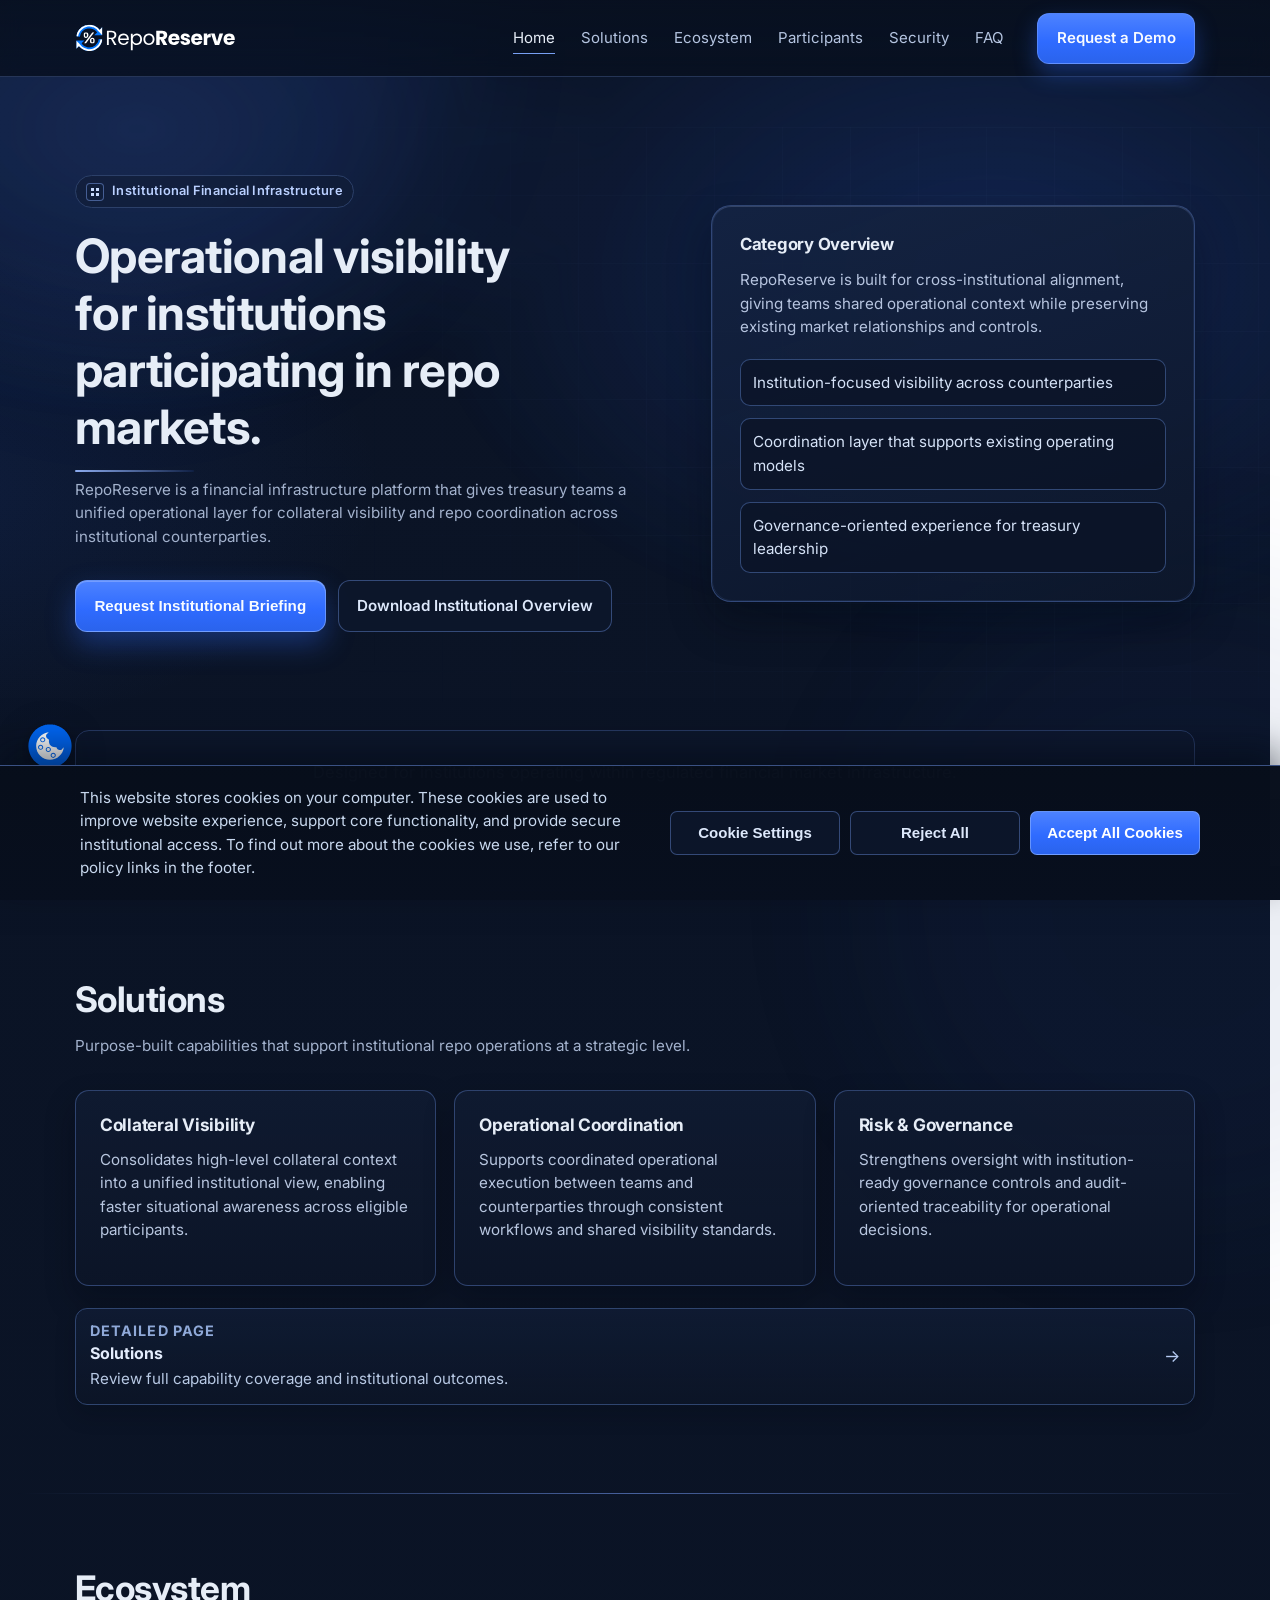
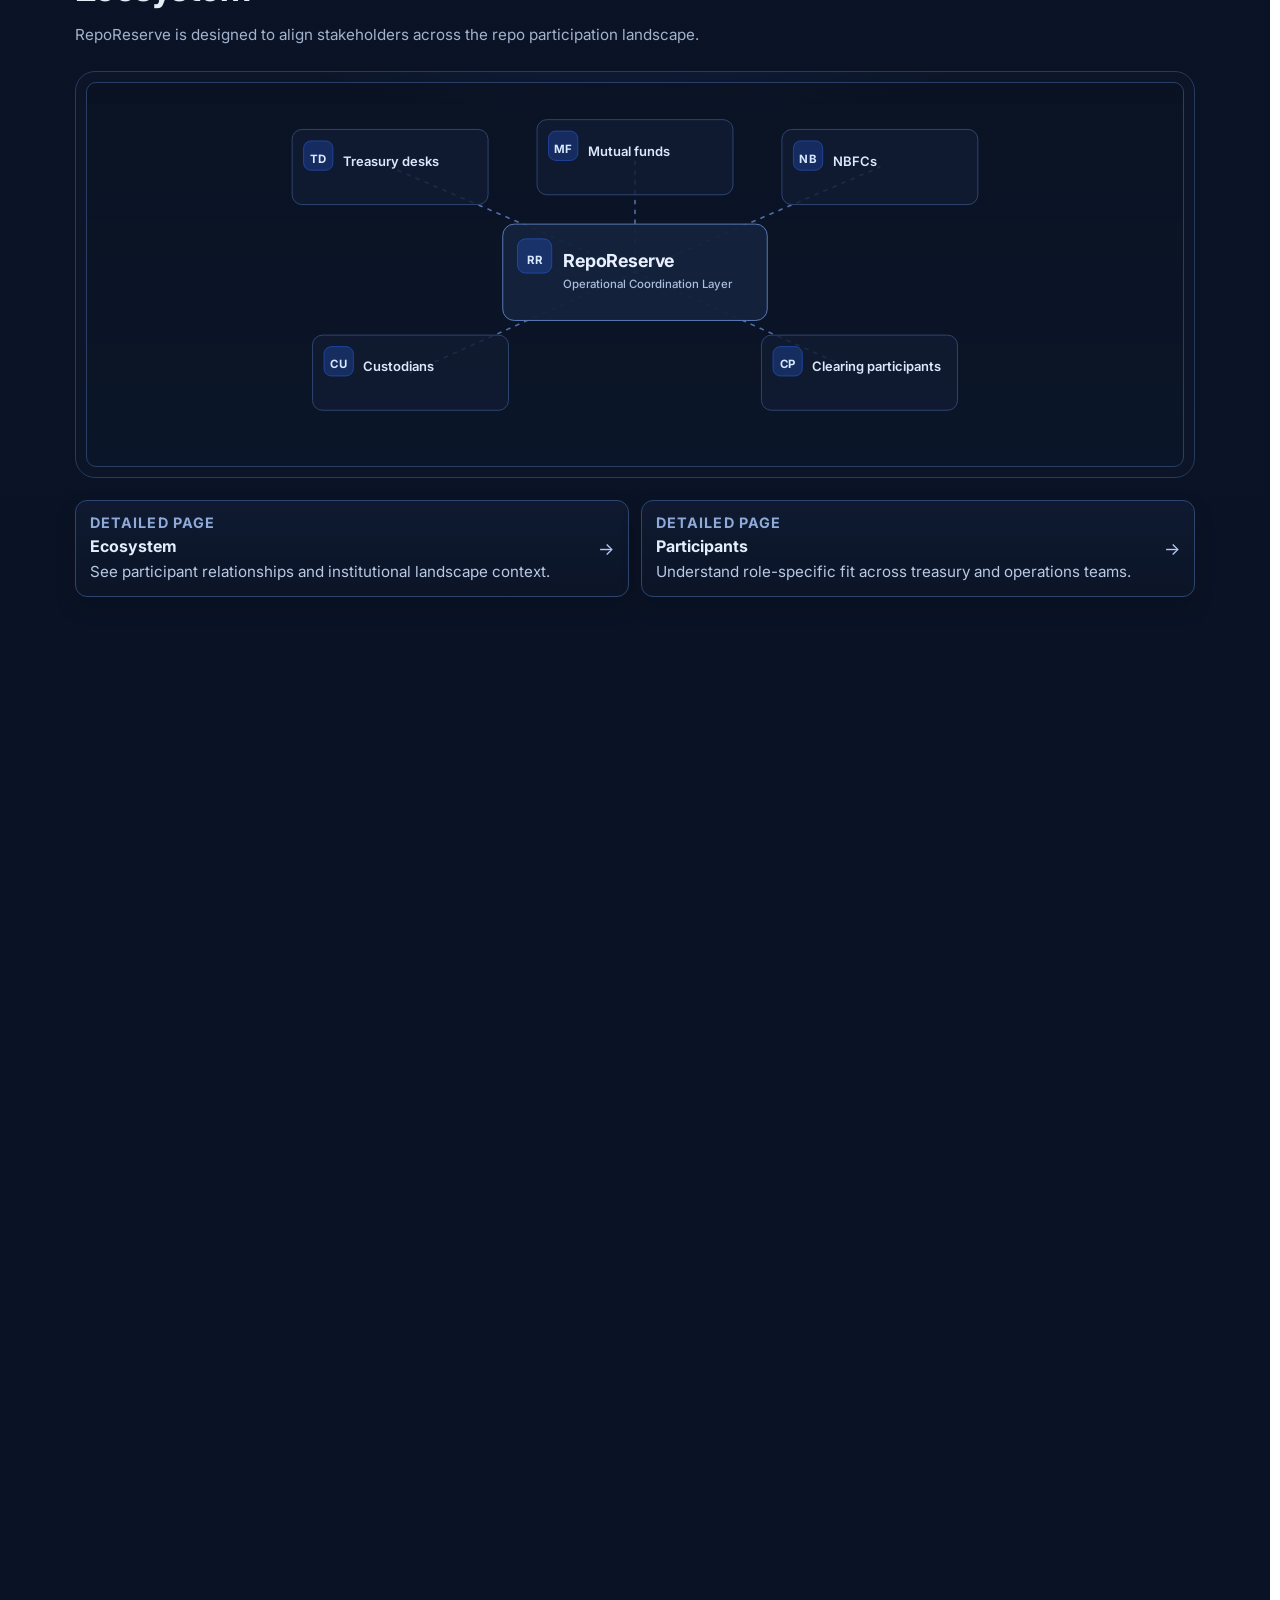
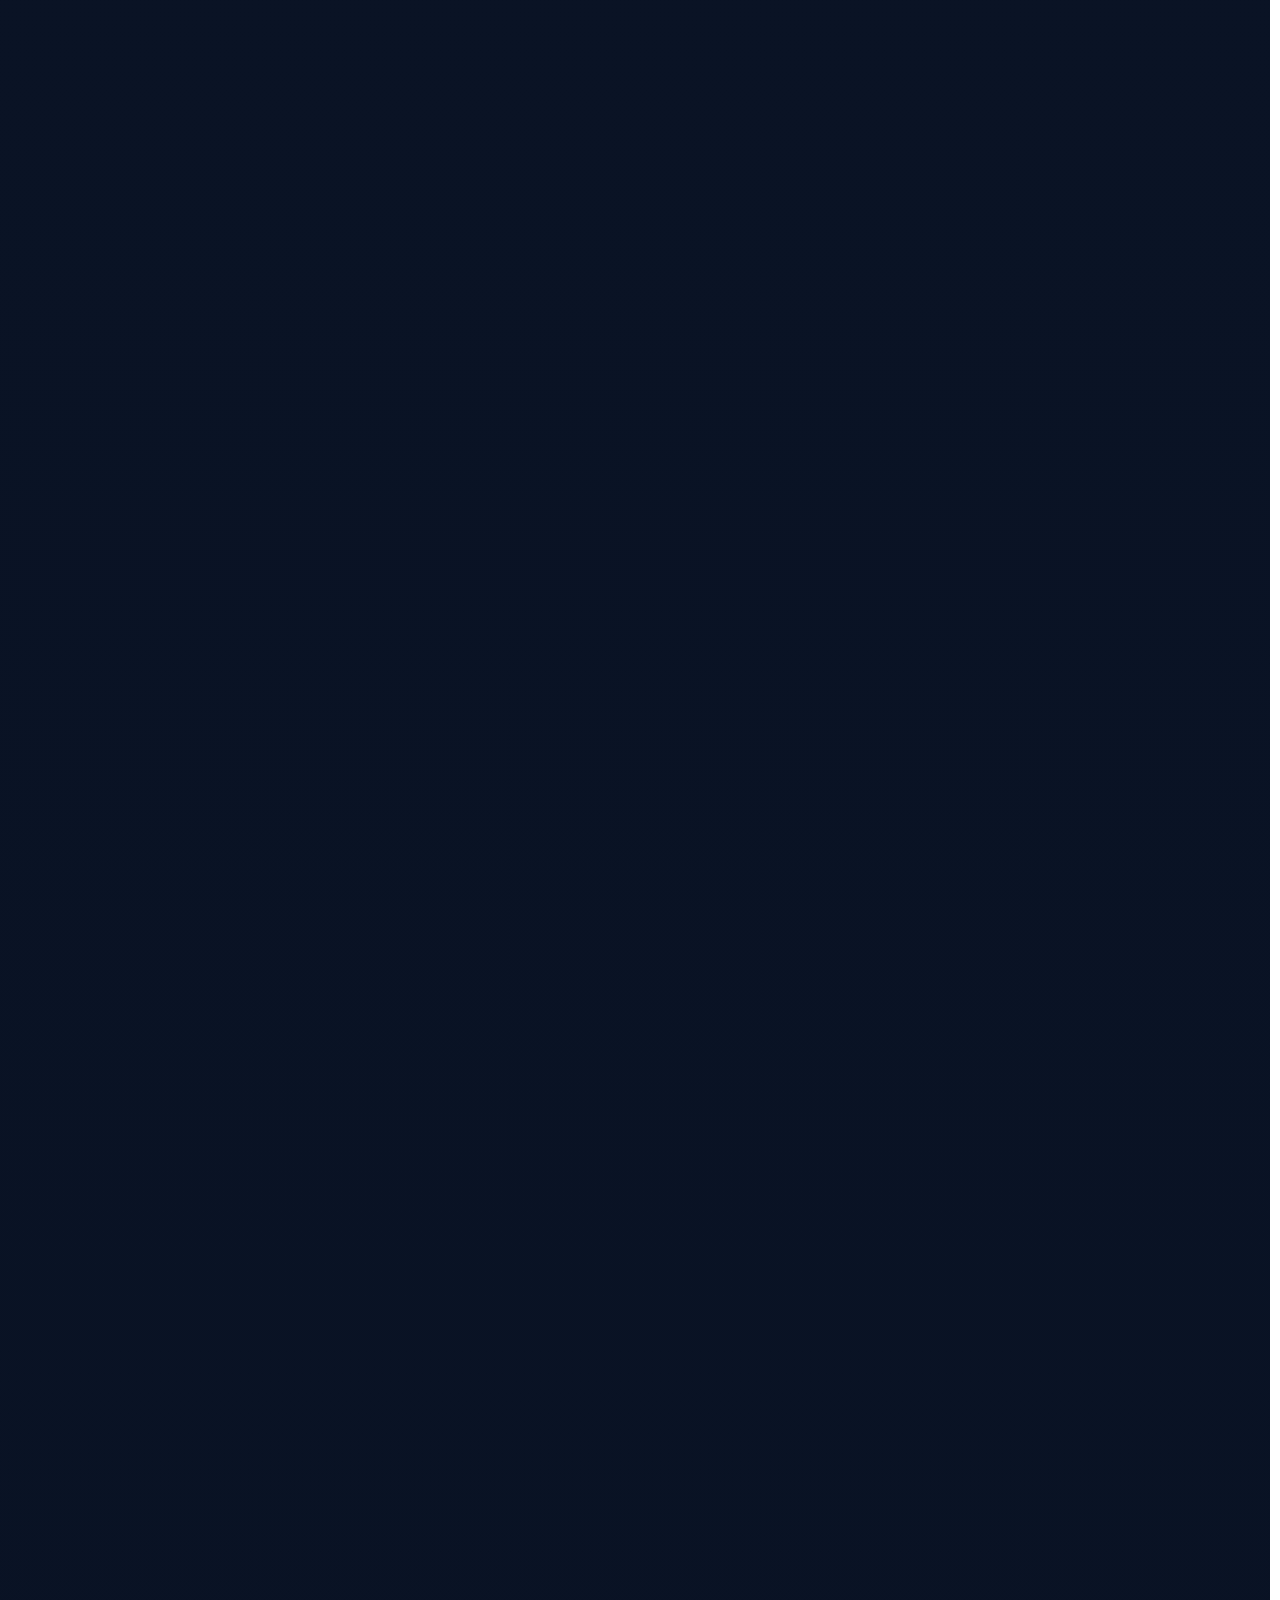
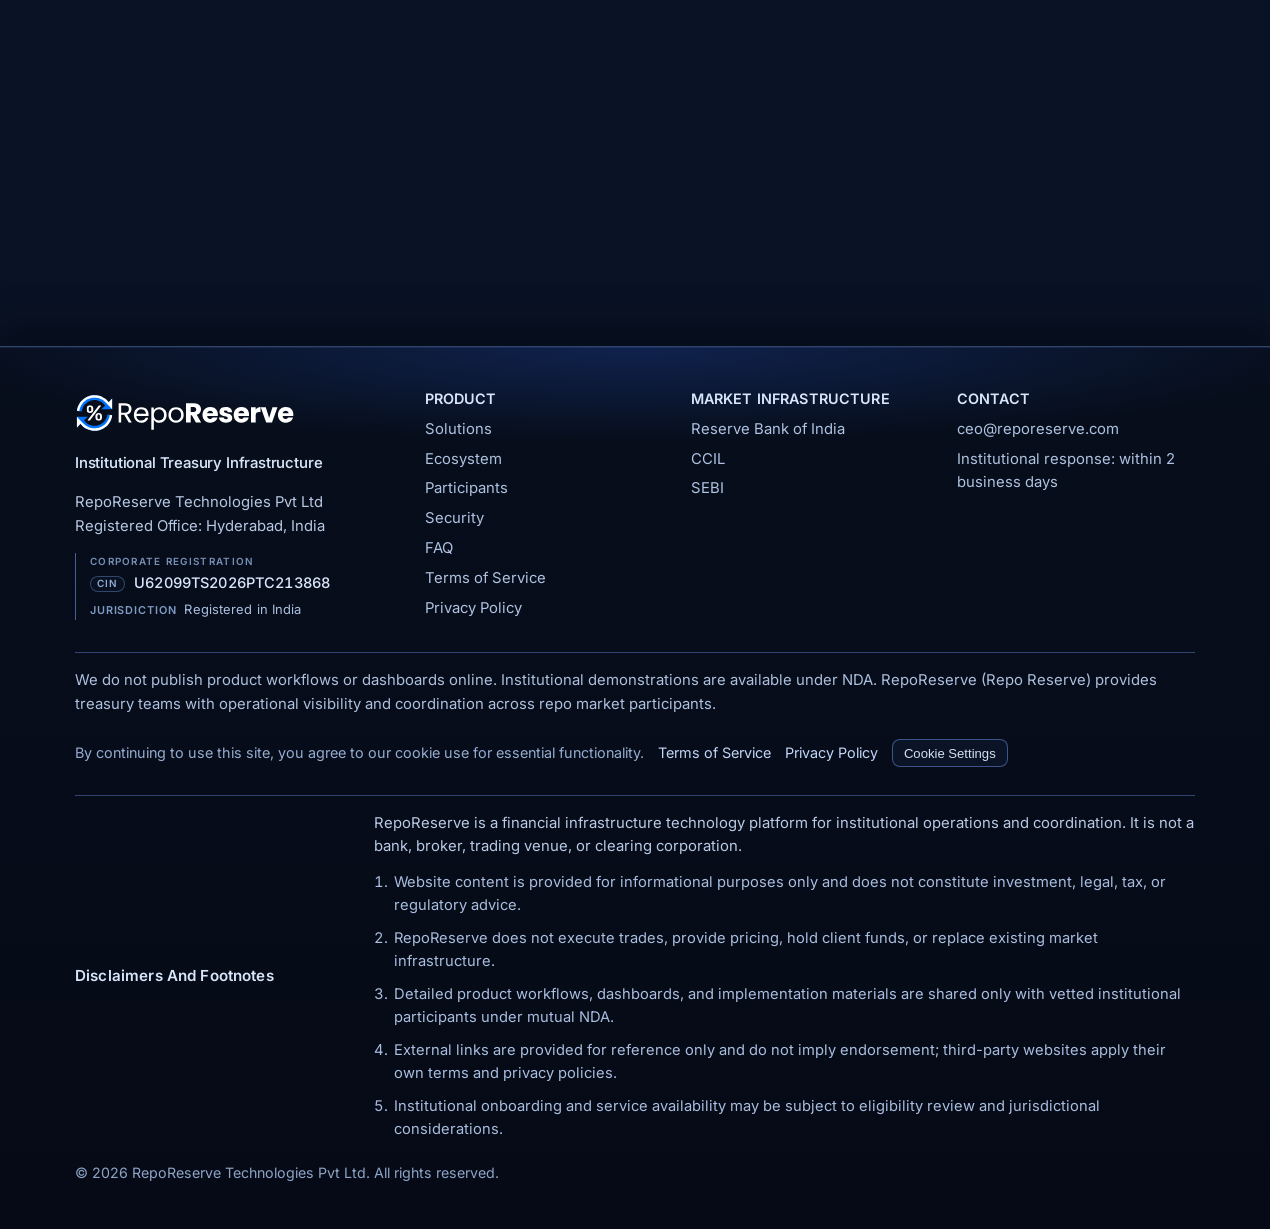
==== commit 47f17db2: "Add files via upload" ====
--- a/index.html
+++ b/index.html
@@ -681,8 +681,7 @@
           </a>
         </div>
         <div class="footer-subtitle footer-subtitle-home">
-          <span class="footer-subtitle-home-label">Institutional Focus</span>
-          <span class="footer-subtitle-home-text">Treasury Infrastructure Platform</span>
+          <span class="footer-subtitle-home-text">Institutional Treasury Infrastructure</span>
         </div>
         <div>RepoReserve Technologies Pvt Ltd</div>
         <div>Registered Office: Hyderabad, India</div>
--- a/styles.css
+++ b/styles.css
@@ -2926,9 +2926,8 @@
     }
 
     .home-page .footer-subtitle-home {
-      display: grid;
-      gap: 6px;
-      max-width: 260px;
+      display: block;
+      max-width: 280px;
       margin: 14px 0 18px;
       color: inherit;
       letter-spacing: 0;
@@ -2939,21 +2938,13 @@
       content: none;
     }
 
-    .home-page .footer-subtitle-home-label {
-      color: #7e9bc4;
-      font-size: 0.62rem;
-      font-weight: 600;
-      line-height: 1.2;
-      letter-spacing: 0.12em;
-      text-transform: uppercase;
-    }
-
     .home-page .footer-subtitle-home-text {
-      color: #d6e3f8;
-      font-size: 0.96rem;
-      font-weight: 560;
-      line-height: 1.32;
-      letter-spacing: -0.015em;
+      display: inline-block;
+      color: #d6e4f8;
+      font-size: 0.93rem;
+      font-weight: 540;
+      line-height: 1.36;
+      letter-spacing: -0.012em;
       text-wrap: balance;
     }
 
--- a/styles.css
+++ b/styles.css
@@ -2926,9 +2926,8 @@
     }
 
     .home-page .footer-subtitle-home {
-      display: grid;
-      gap: 6px;
-      max-width: 260px;
+      display: block;
+      max-width: 280px;
       margin: 14px 0 18px;
       color: inherit;
       letter-spacing: 0;
@@ -2939,21 +2938,13 @@
       content: none;
     }
 
-    .home-page .footer-subtitle-home-label {
-      color: #7e9bc4;
-      font-size: 0.62rem;
-      font-weight: 600;
-      line-height: 1.2;
-      letter-spacing: 0.12em;
-      text-transform: uppercase;
-    }
-
     .home-page .footer-subtitle-home-text {
-      color: #d6e3f8;
-      font-size: 0.96rem;
-      font-weight: 560;
-      line-height: 1.32;
-      letter-spacing: -0.015em;
+      display: inline-block;
+      color: #d6e4f8;
+      font-size: 0.93rem;
+      font-weight: 540;
+      line-height: 1.36;
+      letter-spacing: -0.012em;
       text-wrap: balance;
     }
 
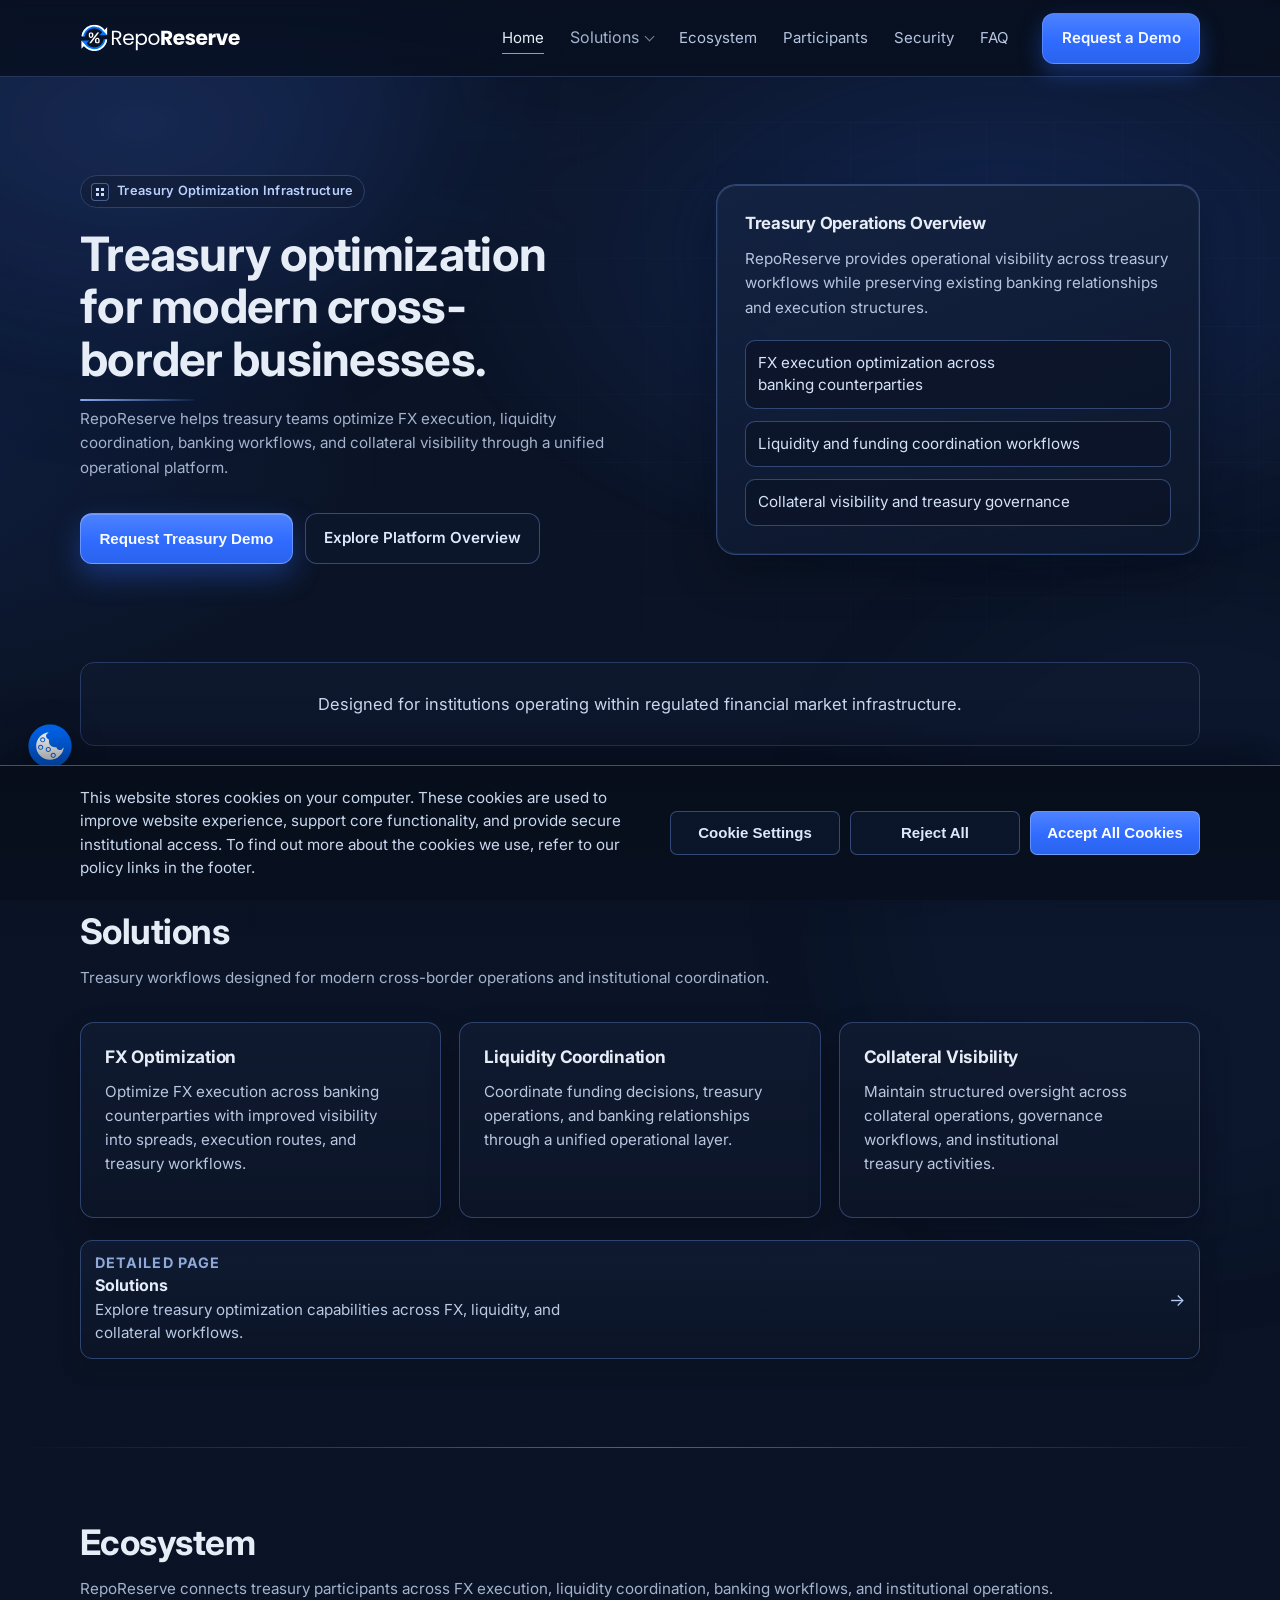
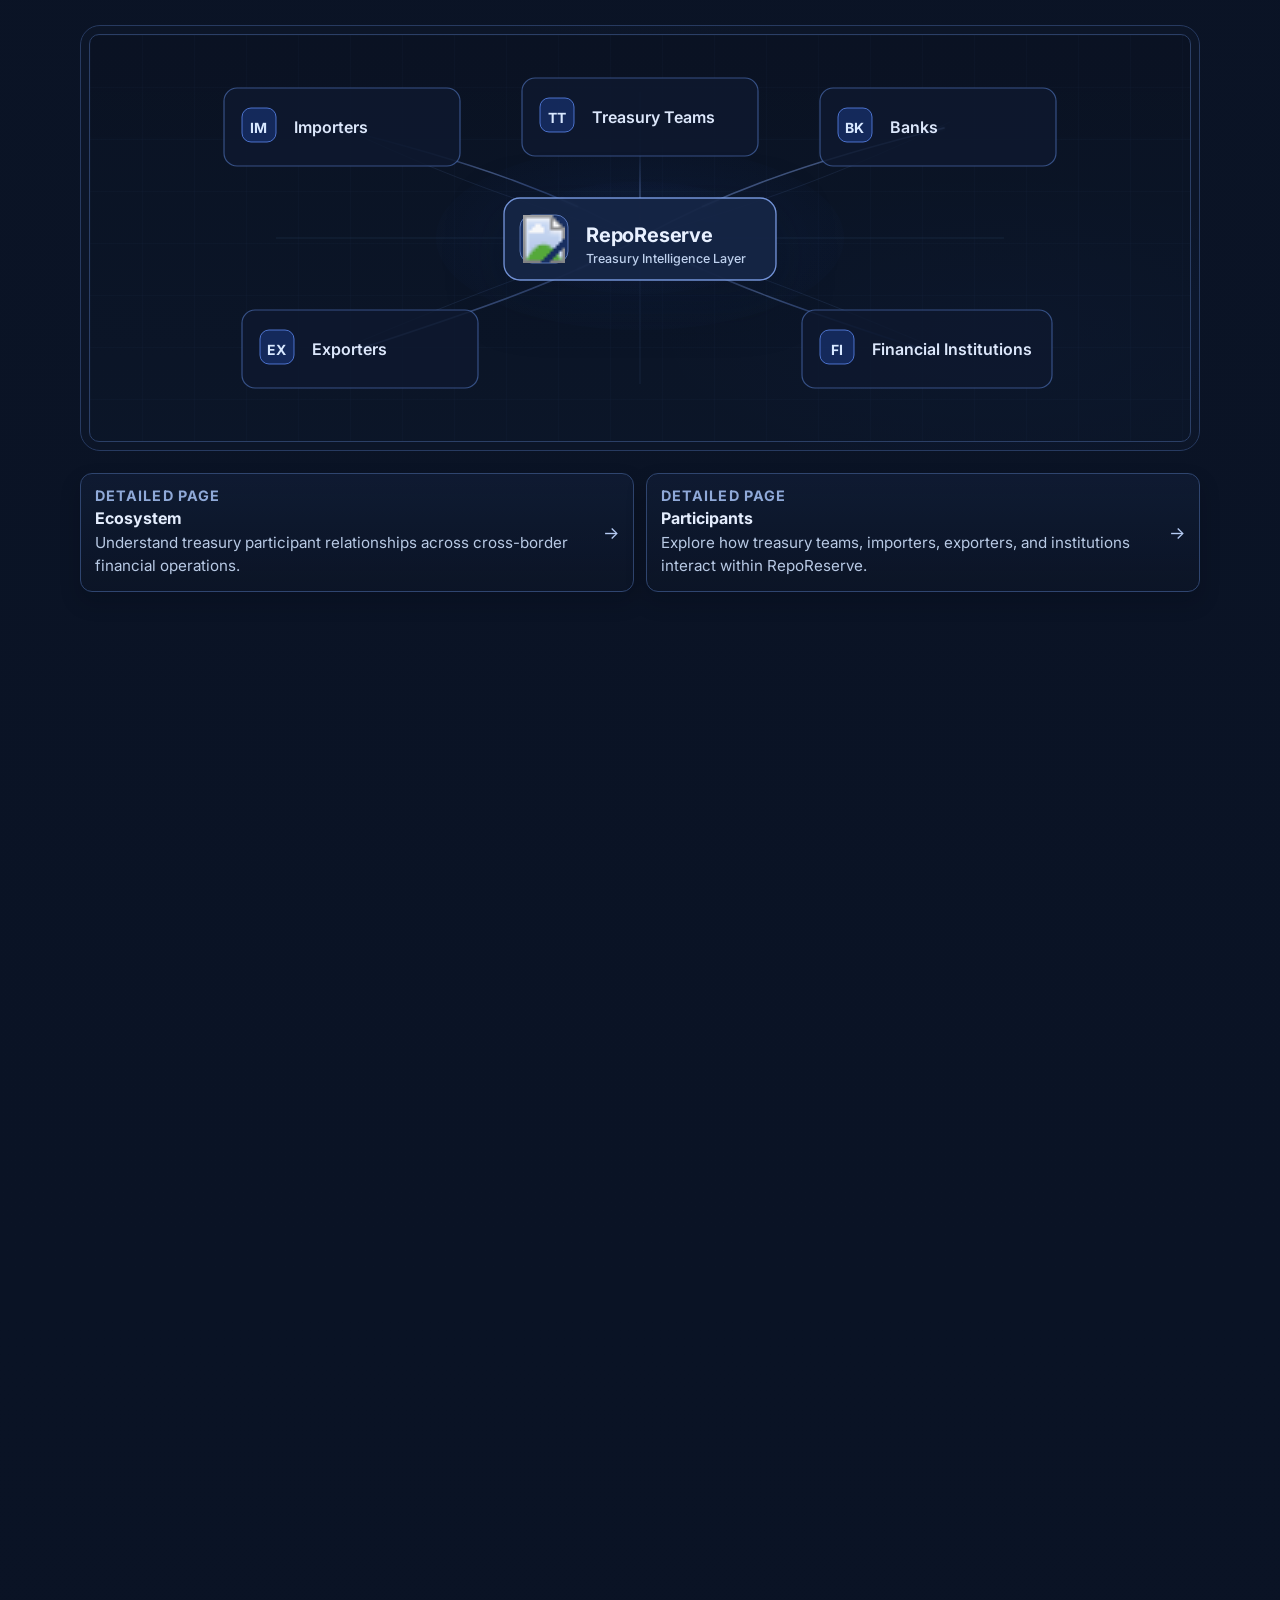
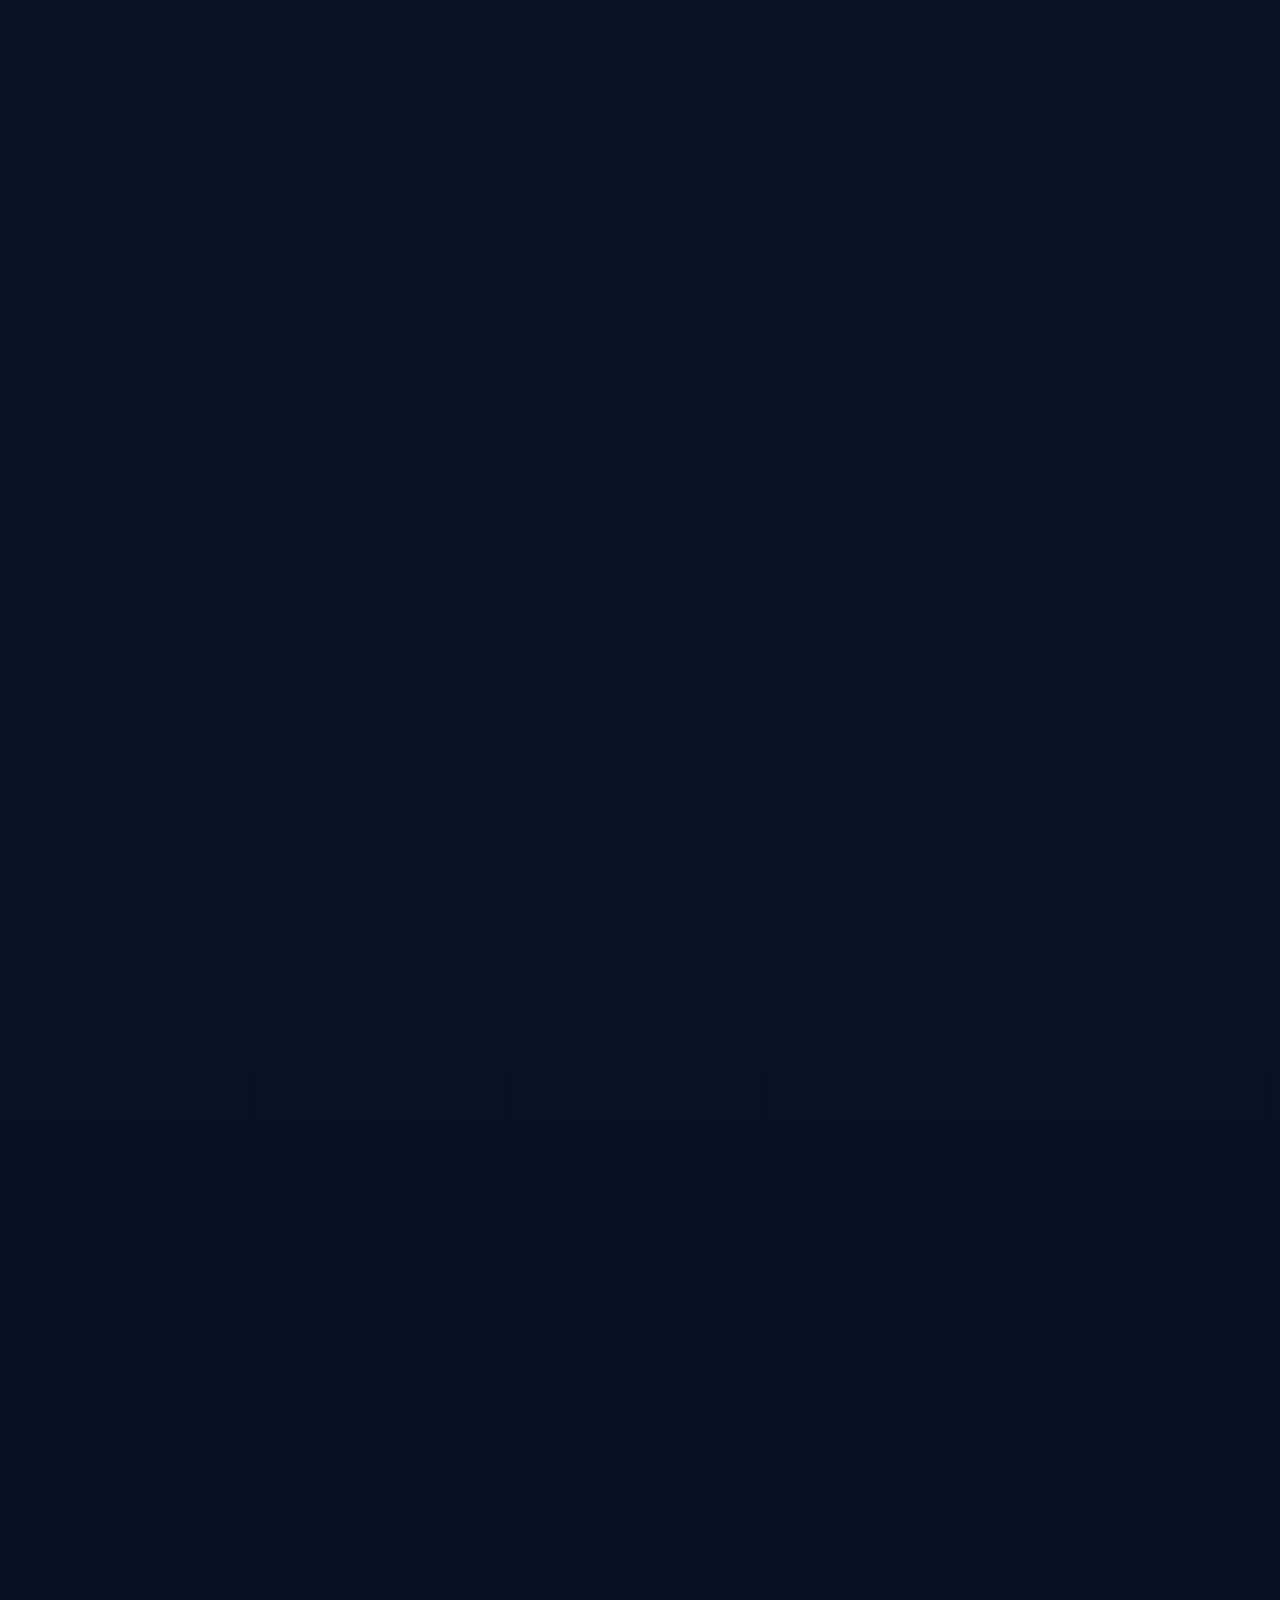
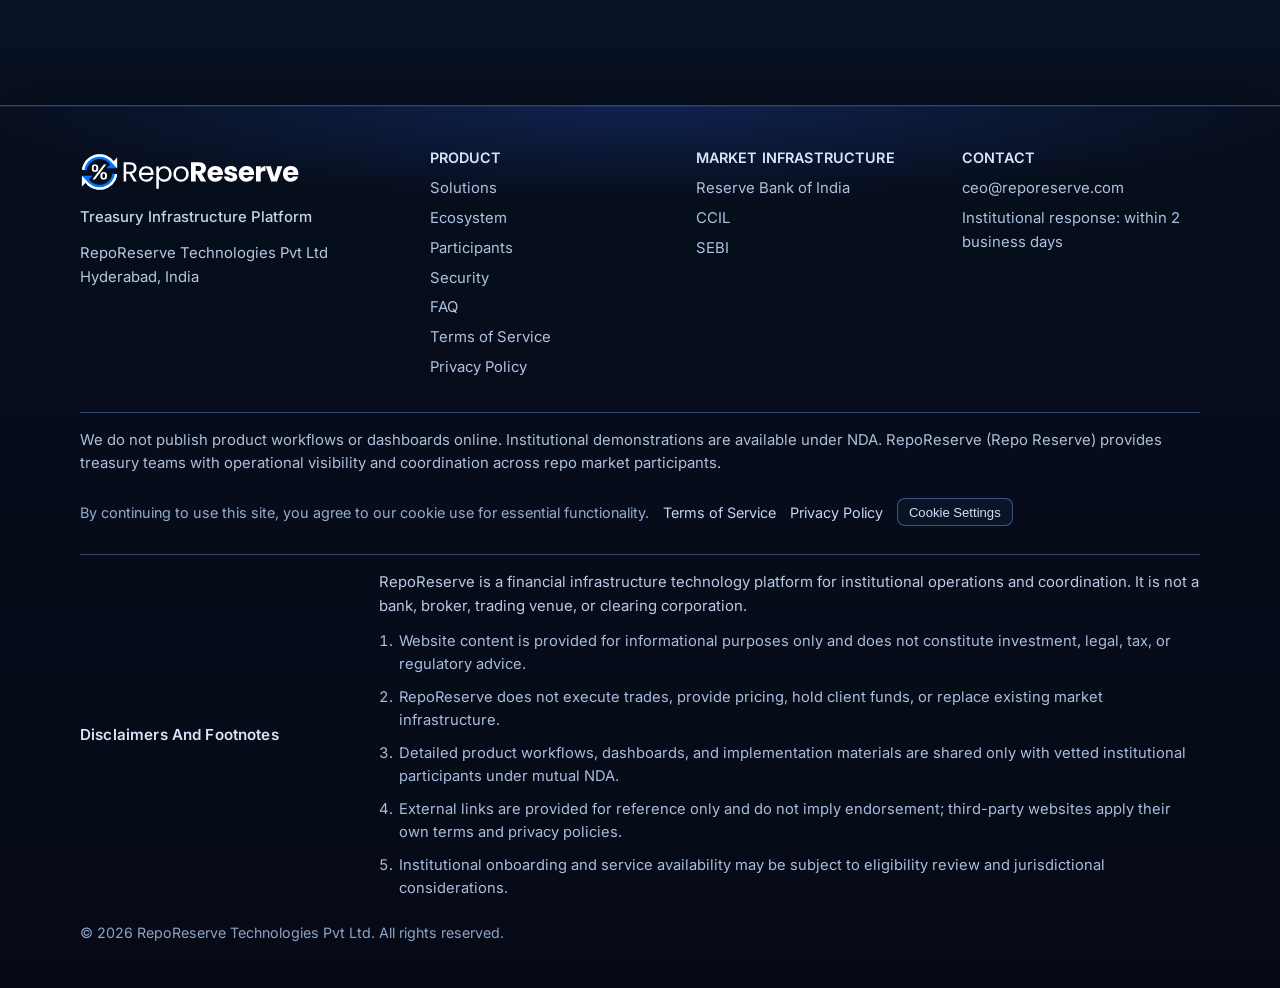
==== commit 226134ab: "Add files via upload" ====
--- a/index.html
+++ b/index.html
@@ -113,7 +113,22 @@
       </button>
       <nav id="site-nav" class="nav-links" aria-label="Main navigation">
         <a href="index.html" aria-current="page">Home</a>
-        <a href="solutions.html">Solutions</a>
+        <div class="nav-dropdown">
+          <button
+            type="button"
+            class="nav-dropdown-toggle"
+            aria-haspopup="true"
+            aria-expanded="false"
+            aria-controls="solutions-menu"
+          >
+            Solutions
+            <span class="nav-dropdown-caret" aria-hidden="true"></span>
+          </button>
+          <div id="solutions-menu" class="nav-dropdown-menu" role="menu">
+            <a href="solutions.html" role="menuitem">Collateral Optimization</a>
+            <a href="fx.html" role="menuitem">FX Optimization</a>
+          </div>
+        </div>
         <a href="ecosystem.html">Ecosystem</a>
         <a href="participants.html">Participants</a>
         <a href="security.html">Security</a>
@@ -137,28 +152,28 @@
                   <rect x="6" y="6" width="3" height="3" rx="0.6"></rect>
                 </svg>
               </span>
-              Institutional Financial Infrastructure
+              Treasury Optimization Infrastructure
             </span>
-            <h1 class="hero-title">Operational visibility for institutions participating in repo markets.</h1>
+            <h1 class="hero-title">Treasury optimization for modern cross-border businesses.</h1>
             <p class="hero-subtext">
-              RepoReserve is a financial infrastructure platform that gives treasury teams a unified operational layer
-              for collateral visibility and repo coordination across institutional counterparties.
+              RepoReserve helps treasury teams optimize FX execution, liquidity coordination, banking workflows, and
+              collateral visibility through a unified operational platform.
             </p>
             <div class="hero-actions">
-              <button type="button" class="btn btn-primary briefing-trigger" data-open-briefing>Request Institutional Briefing</button>
-              <a href="assets/brochure/reporeserve-overview.pdf" class="btn btn-secondary" download>Download Institutional Overview</a>
+              <button type="button" class="btn btn-primary demo-trigger" data-open-demo>Request Treasury Demo</button>
+              <a href="#solutions" class="btn btn-secondary">Explore Platform Overview</a>
             </div>
           </div>
           <aside class="hero-panel" aria-label="Platform overview" data-reveal style="--delay: 150ms;">
-            <h3>Category Overview</h3>
+            <h3>Treasury Operations Overview</h3>
             <p>
-              RepoReserve is built for cross-institutional alignment, giving teams shared operational context while
-              preserving existing market relationships and controls.
+              RepoReserve provides operational visibility across treasury workflows while preserving existing banking
+              relationships and execution structures.
             </p>
             <ul class="hero-list">
-              <li>Institution-focused visibility across counterparties</li>
-              <li>Coordination layer that supports existing operating models</li>
-              <li>Governance-oriented experience for treasury leadership</li>
+              <li>FX execution optimization across banking counterparties</li>
+              <li>Liquidity and funding coordination workflows</li>
+              <li>Collateral visibility and treasury governance</li>
             </ul>
           </aside>
         </div>
@@ -177,28 +192,28 @@
       <div class="container">
         <div class="section-header" data-reveal>
           <h2>Solutions</h2>
-          <p>Purpose-built capabilities that support institutional repo operations at a strategic level.</p>
-        </div>
+          <p>Treasury workflows designed for modern cross-border operations and institutional coordination.</p>
+        </div>
         <div class="cards">
           <article class="card" data-reveal style="--delay: 40ms;">
+            <h3>FX Optimization</h3>
+            <p>
+              Optimize FX execution across banking counterparties with improved visibility into spreads, execution
+              routes, and treasury workflows.
+            </p>
+          </article>
+          <article class="card" data-reveal style="--delay: 120ms;">
+            <h3>Liquidity Coordination</h3>
+            <p>
+              Coordinate funding decisions, treasury operations, and banking relationships through a unified
+              operational layer.
+            </p>
+          </article>
+          <article class="card" data-reveal style="--delay: 200ms;">
             <h3>Collateral Visibility</h3>
             <p>
-              Consolidates high-level collateral context into a unified institutional view, enabling faster situational
-              awareness across eligible participants.
-            </p>
-          </article>
-          <article class="card" data-reveal style="--delay: 120ms;">
-            <h3>Operational Coordination</h3>
-            <p>
-              Supports coordinated operational execution between teams and counterparties through consistent workflows
-              and shared visibility standards.
-            </p>
-          </article>
-          <article class="card" data-reveal style="--delay: 200ms;">
-            <h3>Risk &amp; Governance</h3>
-            <p>
-              Strengthens oversight with institution-ready governance controls and audit-oriented traceability for
-              operational decisions.
+              Maintain structured oversight across collateral operations, governance workflows, and institutional
+              treasury activities.
             </p>
           </article>
         </div>
@@ -206,7 +221,7 @@
           <a class="section-page-link" href="solutions.html" aria-label="Explore detailed solutions page">
             <span class="section-page-label">Detailed Page</span>
             <span class="section-page-title">Solutions</span>
-            <span class="section-page-text">Review full capability coverage and institutional outcomes.</span>
+            <span class="section-page-text">Explore treasury optimization capabilities across FX, liquidity, and collateral workflows.</span>
             <span class="section-page-arrow" aria-hidden="true">&#8594;</span>
           </a>
         </div>
@@ -335,70 +350,138 @@
       <div class="container">
         <div class="section-header" data-reveal>
           <h2>Ecosystem</h2>
-          <p>RepoReserve is designed to align stakeholders across the repo participation landscape.</p>
+          <p>
+            RepoReserve connects treasury participants across FX execution, liquidity coordination, banking workflows,
+            and institutional operations.
+          </p>
         </div>
         <div class="ecosystem-network" data-reveal>
           <div class="ecosystem-network-canvas">
             <svg
-              class="ecosystem-svg"
-              viewBox="0 0 980 460"
+              class="ecosystem-svg treasury-flow-svg"
+              viewBox="0 0 920 400"
               role="img"
               aria-labelledby="ecosystem-title ecosystem-desc"
             >
-              <title id="ecosystem-title">RepoReserve Institutional Ecosystem</title>
+              <title id="ecosystem-title">RepoReserve Treasury Coordination Ecosystem</title>
               <desc id="ecosystem-desc">
-                RepoReserve connected with Treasury desks, Mutual funds, NBFCs, Custodians, and Clearing participants.
+                RepoReserve shown as a treasury intelligence layer coordinating importers, exporters, treasury teams,
+                banks, and financial institutions across treasury visibility and FX coordination.
               </desc>
 
-              <g class="net-link">
-                <line x1="490" y1="227" x2="190" y2="98"></line>
-                <line x1="490" y1="227" x2="490" y2="86"></line>
-                <line x1="490" y1="227" x2="790" y2="98"></line>
-                <line x1="490" y1="227" x2="215" y2="350"></line>
-                <line x1="490" y1="227" x2="765" y2="350"></line>
+              <defs>
+                <linearGradient id="flow-blue" x1="0%" y1="0%" x2="100%" y2="100%">
+                  <stop offset="0%" stop-color="#315dbe" stop-opacity="0.08"></stop>
+                  <stop offset="45%" stop-color="#8fb4ff" stop-opacity="0.62"></stop>
+                  <stop offset="100%" stop-color="#2f6bff" stop-opacity="0.14"></stop>
+                </linearGradient>
+                <radialGradient id="hub-glow" cx="50%" cy="50%" r="62%">
+                  <stop offset="0%" stop-color="#2f6bff" stop-opacity="0.2"></stop>
+                  <stop offset="72%" stop-color="#2f6bff" stop-opacity="0.05"></stop>
+                  <stop offset="100%" stop-color="#2f6bff" stop-opacity="0"></stop>
+                </radialGradient>
+                <filter id="flow-soft-glow" x="-20%" y="-20%" width="140%" height="140%">
+                  <feGaussianBlur stdDeviation="1.7" result="blur"></feGaussianBlur>
+                  <feMerge>
+                    <feMergeNode in="blur"></feMergeNode>
+                    <feMergeNode in="SourceGraphic"></feMergeNode>
+                  </feMerge>
+                </filter>
+                <linearGradient
+                  id="primary-energy"
+                  x1="460"
+                  y1="160"
+                  x2="460"
+                  y2="118"
+                  gradientUnits="userSpaceOnUse"
+                >
+                  <stop offset="0%" stop-color="#9bbdff" stop-opacity="0.46"></stop>
+                  <stop offset="55%" stop-color="#7fa8ff" stop-opacity="0.24"></stop>
+                  <stop offset="100%" stop-color="#7fa8ff" stop-opacity="0.04"></stop>
+                </linearGradient>
+              </defs>
+
+              <g class="treasury-grid" aria-hidden="true">
+                <path d="M96 200 H824"></path>
+                <path d="M460 54 V346"></path>
+                <path d="M150 84 C260 136 342 166 460 200 C578 166 660 136 770 84"></path>
+                <path d="M150 316 C270 266 352 232 460 200 C568 232 650 266 770 316"></path>
               </g>
 
-              <g class="net-node net-participant" transform="translate(70 52)">
-                <rect width="240" height="92" rx="12"></rect>
-                <rect class="net-chip" x="14" y="14" width="36" height="36" rx="9"></rect>
-                <text class="net-chip-text" x="32" y="37">TD</text>
-                <text class="net-label" x="62" y="40">Treasury desks</text>
+              <g class="hub-halo" aria-hidden="true">
+                <ellipse cx="460" cy="200" rx="204" ry="92"></ellipse>
+                <ellipse cx="460" cy="200" rx="132" ry="56"></ellipse>
               </g>
 
-              <g class="net-node net-participant" transform="translate(370 40)">
-                <rect width="240" height="92" rx="12"></rect>
-                <rect class="net-chip" x="14" y="14" width="36" height="36" rx="9"></rect>
-                <text class="net-chip-text" x="32" y="37">MF</text>
-                <text class="net-label" x="62" y="40">Mutual funds</text>
+              <g class="flow-lines" aria-hidden="true">
+                <path class="flow-path" d="M460 200 C384 158 302 126 156 90"></path>
+                <path class="flow-path" d="M460 200 C460 154 460 120 460 78"></path>
+                <path class="flow-path" d="M460 200 C536 158 618 126 764 90"></path>
+                <path class="flow-path" d="M460 200 C382 244 292 274 176 312"></path>
+                <path class="flow-path" d="M460 200 C538 244 628 274 744 312"></path>
+
+                <path class="flow-pulse flow-pulse-1" d="M156 90 C302 126 384 158 460 200"></path>
+                <path class="flow-pulse flow-pulse-2" d="M460 78 C460 120 460 154 460 200"></path>
+                <path class="flow-pulse flow-pulse-3" d="M764 90 C618 126 536 158 460 200"></path>
+                <path class="flow-pulse flow-pulse-4" d="M176 312 C292 274 382 244 460 200"></path>
+                <path class="flow-pulse flow-pulse-5" d="M744 312 C628 274 538 244 460 200"></path>
               </g>
 
-              <g class="net-node net-participant" transform="translate(670 52)">
-                <rect width="240" height="92" rx="12"></rect>
-                <rect class="net-chip" x="14" y="14" width="36" height="36" rx="9"></rect>
-                <text class="net-chip-text" x="32" y="37">NB</text>
-                <text class="net-label" x="62" y="40">NBFCs</text>
+              <g class="treasury-primary-channel" aria-hidden="true">
+                <path class="primary-link-aura" d="M460 160 L460 118"></path>
+                <path class="primary-link-base" d="M460 160 L460 118"></path>
+                <path class="primary-link-pulse" d="M460 160 L460 118"></path>
               </g>
 
-              <g class="net-node net-center" transform="translate(328 168)">
-                <rect width="324" height="118" rx="14"></rect>
-                <rect class="net-chip" x="18" y="18" width="42" height="42" rx="10"></rect>
-                <text class="net-chip-text" x="39" y="45">RR</text>
-                <text class="net-center-title" x="74" y="47">RepoReserve</text>
-                <text class="net-center-subtitle" x="74" y="74">Operational Coordination Layer</text>
+              <g class="net-node net-participant treasury-node" transform="translate(44 50)">
+                <rect width="236" height="78" rx="13"></rect>
+                <rect class="net-chip" x="18" y="20" width="34" height="34" rx="9"></rect>
+                <text class="net-chip-text" x="35" y="41">IM</text>
+                <text class="net-label" x="70" y="41">Importers</text>
               </g>
 
-              <g class="net-node net-participant" transform="translate(95 304)">
-                <rect width="240" height="92" rx="12"></rect>
-                <rect class="net-chip" x="14" y="14" width="36" height="36" rx="9"></rect>
-                <text class="net-chip-text" x="32" y="37">CU</text>
-                <text class="net-label" x="62" y="40">Custodians</text>
+              <g class="net-node net-participant treasury-node" transform="translate(342 40)">
+                <rect width="236" height="78" rx="13"></rect>
+                <rect class="net-chip" x="18" y="20" width="34" height="34" rx="9"></rect>
+                <text class="net-chip-text" x="35" y="41">TT</text>
+                <text class="net-label" x="70" y="41">Treasury Teams</text>
               </g>
 
-              <g class="net-node net-participant" transform="translate(645 304)">
-                <rect width="240" height="92" rx="12"></rect>
-                <rect class="net-chip" x="14" y="14" width="36" height="36" rx="9"></rect>
-                <text class="net-chip-text" x="32" y="37">CP</text>
-                <text class="net-label" x="62" y="40">Clearing participants</text>
+              <g class="net-node net-participant treasury-node" transform="translate(640 50)">
+                <rect width="236" height="78" rx="13"></rect>
+                <rect class="net-chip" x="18" y="20" width="34" height="34" rx="9"></rect>
+                <text class="net-chip-text" x="35" y="41">BK</text>
+                <text class="net-label" x="70" y="41">Banks</text>
+              </g>
+
+              <g class="net-node net-center treasury-hub" transform="translate(324 160)">
+                <rect class="hub-card" width="272" height="82" rx="16"></rect>
+                <rect class="net-logo-frame" x="16" y="17" width="48" height="48" rx="12"></rect>
+                <image
+                  class="net-logo-img"
+                  href="assets/box-logo.svg"
+                  x="16"
+                  y="17"
+                  width="48"
+                  height="48"
+                  preserveAspectRatio="xMidYMid meet"
+                ></image>
+                <text class="net-center-title" x="82" y="39">RepoReserve</text>
+                <text class="net-center-subtitle" x="82" y="62">Treasury Intelligence Layer</text>
+              </g>
+
+              <g class="net-node net-participant treasury-node" transform="translate(62 272)">
+                <rect width="236" height="78" rx="13"></rect>
+                <rect class="net-chip" x="18" y="20" width="34" height="34" rx="9"></rect>
+                <text class="net-chip-text" x="35" y="41">EX</text>
+                <text class="net-label" x="70" y="41">Exporters</text>
+              </g>
+
+              <g class="net-node net-participant treasury-node" transform="translate(622 272)">
+                <rect width="250" height="78" rx="13"></rect>
+                <rect class="net-chip" x="18" y="20" width="34" height="34" rx="9"></rect>
+                <text class="net-chip-text" x="35" y="41">FI</text>
+                <text class="net-label" x="70" y="41">Financial Institutions</text>
               </g>
             </svg>
           </div>
@@ -406,28 +489,28 @@
             <article class="eco-mobile-center">
               <span class="eco-mobile-chip">RR</span>
               <h3>RepoReserve</h3>
-              <p>Operational coordination layer for institutional participants.</p>
+              <p>Treasury intelligence layer for modern cross-border financial operations.</p>
             </article>
             <div class="eco-mobile-grid">
               <article class="eco-mobile-node">
-                <span class="eco-mobile-chip">TD</span>
-                <h4>Treasury desks</h4>
+                <span class="eco-mobile-chip">IM</span>
+                <h4>Importers</h4>
               </article>
               <article class="eco-mobile-node">
-                <span class="eco-mobile-chip">MF</span>
-                <h4>Mutual funds</h4>
+                <span class="eco-mobile-chip">TT</span>
+                <h4>Treasury Teams</h4>
               </article>
               <article class="eco-mobile-node">
-                <span class="eco-mobile-chip">NB</span>
-                <h4>NBFCs</h4>
+                <span class="eco-mobile-chip">BK</span>
+                <h4>Banks</h4>
               </article>
               <article class="eco-mobile-node">
-                <span class="eco-mobile-chip">CU</span>
-                <h4>Custodians</h4>
+                <span class="eco-mobile-chip">EX</span>
+                <h4>Exporters</h4>
               </article>
               <article class="eco-mobile-node">
-                <span class="eco-mobile-chip">CP</span>
-                <h4>Clearing participants</h4>
+                <span class="eco-mobile-chip">FI</span>
+                <h4>Financial Institutions</h4>
               </article>
             </div>
           </div>
@@ -436,13 +519,13 @@
           <a class="section-page-link" href="ecosystem.html" aria-label="Explore detailed ecosystem page">
             <span class="section-page-label">Detailed Page</span>
             <span class="section-page-title">Ecosystem</span>
-            <span class="section-page-text">See participant relationships and institutional landscape context.</span>
+            <span class="section-page-text">Understand treasury participant relationships across cross-border financial operations.</span>
             <span class="section-page-arrow" aria-hidden="true">&#8594;</span>
           </a>
           <a class="section-page-link" href="participants.html" aria-label="Explore participant profile page">
             <span class="section-page-label">Detailed Page</span>
             <span class="section-page-title">Participants</span>
-            <span class="section-page-text">Understand role-specific fit across treasury and operations teams.</span>
+            <span class="section-page-text">Explore how treasury teams, importers, exporters, and institutions interact within RepoReserve.</span>
             <span class="section-page-arrow" aria-hidden="true">&#8594;</span>
           </a>
         </div>
@@ -451,32 +534,32 @@
 
     <section id="security" data-section-animate>
       <div class="container">
-        <div class="section-header" data-reveal>
+        <div class="section-header" data-reveal>
           <h2>Security</h2>
-          <p>
-            Designed with a security and controls posture expected by institutional market participants, without
-            exposing internal infrastructure details.
-          </p>
-        </div>
+          <p>
+            Built with operational controls and visibility standards designed for modern treasury workflows and
+            cross-border financial operations.
+          </p>
+        </div>
         <div class="security-grid">
-          <article class="security-card" data-reveal style="--delay: 40ms;">
-            <h3>Institutional-Grade Access Control</h3>
-            <p>Role-aware authorization boundaries support controlled access to operational information.</p>
-          </article>
-          <article class="security-card" data-reveal style="--delay: 110ms;">
-            <h3>Audit Logging</h3>
-            <p>Action traceability supports internal oversight, review readiness, and governance accountability.</p>
-          </article>
-          <article class="security-card" data-reveal style="--delay: 180ms;">
-            <h3>Operational Governance</h3>
-            <p>Policy-aligned controls help institutions maintain disciplined and consistent operating standards.</p>
+          <article class="security-card" data-reveal style="--delay: 40ms;">
+            <h3>Treasury Access Controls</h3>
+            <p>Role-based permissions help teams securely manage treasury workflows and operational visibility.</p>
+          </article>
+          <article class="security-card" data-reveal style="--delay: 110ms;">
+            <h3>Operational Audit Trails</h3>
+            <p>Maintain traceability across treasury actions, execution workflows, and internal review processes.</p>
+          </article>
+          <article class="security-card" data-reveal style="--delay: 180ms;">
+            <h3>Governance &amp; Oversight</h3>
+            <p>Support structured treasury operations with consistent controls and operational accountability.</p>
           </article>
         </div>
         <div class="section-page-links" data-reveal style="--delay: 220ms;">
           <a class="section-page-link" href="security.html" aria-label="Explore detailed security page">
-            <span class="section-page-label">Detailed Page</span>
+            <span class="section-page-label">DETAILED PAGE</span>
             <span class="section-page-title">Security &amp; Governance</span>
-            <span class="section-page-text">Review control structure, assurance themes, and oversight context.</span>
+            <span class="section-page-text">Explore operational controls, treasury governance standards, and workflow oversight capabilities.</span>
             <span class="section-page-arrow" aria-hidden="true">&#8594;</span>
           </a>
         </div>
@@ -484,48 +567,48 @@
     </section>
 
     <section id="engagement" data-section-animate>
-      <div class="container">
-        <div class="section-header" data-reveal>
-          <h2>How We Engage</h2>
-          <p>A Structured, Confidential Process</p>
-        </div>
-        <div class="engagement-layout">
-          <article class="engagement-panel" data-reveal>
-            <h3>Confidential by Design</h3>
-            <p>
-              Every engagement begins under NDA. We prioritize discretion and institutional trust above all.
-            </p>
-            <ul class="engagement-principles">
-              <li>Institution-first discretion and controlled information sharing</li>
-              <li>Mutual confidentiality standards from first conversation onward</li>
-              <li>Structured, transparent path from discussion to pilot</li>
-            </ul>
-          </article>
-          <ol class="engagement-timeline">
-            <li class="engagement-item" data-reveal style="--delay: 40ms;">
-              <span class="step-index">01</span>
-              <div class="step-content">
-                <h3>Request a Confidential Discussion</h3>
-                <p>Begin with a focused institutional conversation on objectives and fit.</p>
-              </div>
-            </li>
-            <li class="engagement-item" data-reveal style="--delay: 110ms;">
-              <span class="step-index">02</span>
-              <div class="step-content">
-                <h3>Mutual NDA &amp; Scoping</h3>
-                <p>We align on confidentiality terms and define the engagement scope.</p>
-              </div>
-            </li>
-            <li class="engagement-item" data-reveal style="--delay: 180ms;">
-              <span class="step-index">03</span>
-              <div class="step-content">
-                <h3>Tailored Walkthrough &amp; Pilot Discussion</h3>
-                <p>
-                  Under NDA, we provide a tailored walkthrough aligned to your institution's treasury structure. If there is
-                  mutual interest, we outline a confidential pilot engagement.
-                </p>
-              </div>
-            </li>
+      <div class="container">
+        <div class="section-header" data-reveal>
+          <h2>How RepoReserve Works</h2>
+          <p>A structured onboarding and treasury optimization process.</p>
+        </div>
+        <div class="engagement-layout">
+          <article class="engagement-panel" data-reveal>
+            <h3>Collaborative Treasury Review</h3>
+            <p>
+              We begin with an operational review of your treasury workflows, banking relationships, and FX execution
+              processes.
+            </p>
+            <ul class="engagement-principles">
+              <li>Treasury workflow assessment</li>
+              <li>Banking coordination review</li>
+              <li>Structured onboarding and implementation</li>
+            </ul>
+          </article>
+          <ol class="engagement-timeline">
+            <li class="engagement-item" data-reveal style="--delay: 40ms;">
+              <span class="step-index">01</span>
+              <div class="step-content">
+                <h3>Discovery Call</h3>
+                <p>Understand treasury structure, FX exposure, and operational priorities.</p>
+              </div>
+            </li>
+            <li class="engagement-item" data-reveal style="--delay: 110ms;">
+              <span class="step-index">02</span>
+              <div class="step-content">
+                <h3>Workflow Assessment</h3>
+                <p>Review banking routes, liquidity coordination, and treasury execution processes.</p>
+              </div>
+            </li>
+            <li class="engagement-item" data-reveal style="--delay: 180ms;">
+              <span class="step-index">03</span>
+              <div class="step-content">
+                <h3>Platform Walkthrough</h3>
+                <p>
+                  Demonstrate how RepoReserve improves treasury visibility and operational decision-making.
+                </p>
+              </div>
+            </li>
           </ol>
         </div>
       </div>
@@ -580,83 +663,85 @@
       <div class="container">
         <div class="section-header faq-main-header" data-reveal>
           <h2>Frequently Asked Questions</h2>
-          <p>Common Inquiries</p>
+          <p>Guidance on treasury workflows, FX coordination, operational visibility, and platform participation.</p>
         </div>
         <div class="faq-layout">
-          <article class="faq-intro-card" data-reveal style="--delay: 40ms;">
-            <h3>Confidential Institutional Engagement</h3>
-            <p>
-              Submit a confidential discussion request. A member of our team will respond within two business days
-              to schedule an initial conversation.
-            </p>
-            <button type="button" class="btn btn-secondary briefing-trigger" data-open-briefing>Request Confidential Discussion</button>
-          </article>
+          <div class="faq-side">
+            <article class="faq-trust-card" data-reveal style="--delay: 40ms;">
+              <h3>Operational Transparency</h3>
+              <p>
+                RepoReserve is designed to work alongside existing banking relationships while improving treasury
+                visibility and operational coordination.
+              </p>
+              <div class="faq-trust-tags" aria-label="RepoReserve operational focus areas">
+                <span>FX Optimization</span>
+                <span>Treasury Visibility</span>
+                <span>Banking Coordination</span>
+              </div>
+            </article>
+            <a class="faq-nav-card" href="faq.html" data-reveal style="--delay: 95ms;" aria-label="Open detailed FAQ and platform guidance page">
+              <span class="faq-nav-label">DETAILED PAGE</span>
+              <span class="faq-nav-title">FAQ &amp; Platform Guidance</span>
+              <span class="faq-nav-text">
+                Explore detailed answers around FX optimization, treasury coordination, onboarding workflows, and
+                operational visibility.
+              </span>
+              <span class="faq-nav-arrow" aria-hidden="true">&#8594;</span>
+            </a>
+          </div>
           <div class="faq-list">
             <details data-reveal style="--delay: 30ms;">
               <summary>What does RepoReserve do?</summary>
-              <p>
-                RepoReserve is a treasury collateral visibility and repo operations coordination platform. It provides
-                institutional participants with a consolidated view of collateral positions across custodians and
-                counterparties.
-              </p>
-            </details>
-            <details data-reveal style="--delay: 75ms;">
-              <summary>Who is it designed for?</summary>
-              <p>
-                Treasury teams at institutional banks, custodian banks, and clearinghouses that manage repo and
-                collateral operations at scale.
-              </p>
-            </details>
-            <details data-reveal style="--delay: 120ms;">
-              <summary>Is this a trading platform?</summary>
-              <p>
-                No. RepoReserve is an operations coordination and visibility platform. It does not execute trades,
-                provide pricing, or act as a broker.
-              </p>
-            </details>
-            <details data-reveal style="--delay: 165ms;">
-              <summary>Why is an NDA required?</summary>
-              <p>
-                Product details, architecture, and workflows are proprietary. We share these only with vetted
-                institutional counterparties under mutual non-disclosure agreements.
-              </p>
-            </details>
-            <details data-reveal style="--delay: 210ms;">
-              <summary>Can I see a demo before signing an NDA?</summary>
-              <p>
-                We provide a general overview and this institutional brochure. Detailed demonstrations and documentation
-                are available only after executing a mutual NDA.
-              </p>
-            </details>
-            <details data-reveal style="--delay: 255ms;">
-              <summary>How do I get started?</summary>
-              <p>
-                Submit a confidential discussion request. A member of our team will respond within two business days to
-                schedule an initial conversation.
-              </p>
-            </details>
-          </div>
-        </div>
-        <div class="section-page-links" data-reveal style="--delay: 300ms;">
-          <a class="section-page-link" href="faq.html" aria-label="Open complete FAQ page">
-            <span class="section-page-label">Detailed Page</span>
-            <span class="section-page-title">FAQ</span>
-            <span class="section-page-text">Access the complete institutional Q&amp;A and evaluation guidance.</span>
-            <span class="section-page-arrow" aria-hidden="true">&#8594;</span>
-          </a>
+              <p>
+                RepoReserve helps treasury teams optimize FX execution, liquidity coordination, banking workflows, and
+                operational treasury visibility.
+              </p>
+            </details>
+            <details data-reveal style="--delay: 75ms;">
+              <summary>Who is RepoReserve designed for?</summary>
+              <p>
+                Importers, exporters, treasury teams, financial institutions, and businesses managing cross-border
+                financial operations.
+              </p>
+            </details>
+            <details data-reveal style="--delay: 120ms;">
+              <summary>Does RepoReserve replace banking relationships?</summary>
+              <p>
+                No. RepoReserve is designed to work alongside existing banking and treasury relationships.
+              </p>
+            </details>
+            <details data-reveal style="--delay: 165ms;">
+              <summary>Is RepoReserve a trading platform?</summary>
+              <p>
+                No. RepoReserve provides treasury workflow visibility and operational coordination infrastructure.
+              </p>
+            </details>
+            <details data-reveal style="--delay: 210ms;">
+              <summary>How does RepoReserve improve FX execution?</summary>
+              <p>
+                RepoReserve helps treasury teams evaluate execution routes, banking spreads, and treasury workflows
+                more effectively.
+              </p>
+            </details>
+            <details data-reveal style="--delay: 255ms;">
+              <summary>How do I get started?</summary>
+              <p>
+                Request a platform walkthrough to discuss your treasury operations and explore operational fit.
+              </p>
+            </details>
+          </div>
         </div>
       </div>
     </section>
 
     <section id="contact">
-      <div class="container">
+      <div class="container">
         <div class="cta-wrap" data-reveal>
-          <h2>Request a Confidential Institutional Briefing</h2>
+          <h2>Explore RepoReserve</h2>
           <p>
-            Engage directly with our team to review operational fit, governance expectations, and onboarding pathways
-            under mutual NDA.
+            See how RepoReserve supports treasury visibility, FX coordination, and operational workflows.
           </p>
-          <button type="button" class="btn btn-primary briefing-trigger" data-open-briefing>Request Institutional Briefing</button>
+          <button type="button" class="btn btn-primary demo-trigger" data-open-demo>Request Walkthrough</button>
         </div>
       </div>
     </section>
@@ -680,22 +765,9 @@
             />
           </a>
         </div>
-        <div class="footer-subtitle footer-subtitle-home">
-          <span class="footer-subtitle-home-text">Institutional Treasury Infrastructure</span>
-        </div>
+        <div class="footer-subtitle">Treasury Infrastructure Platform</div>
         <div>RepoReserve Technologies Pvt Ltd</div>
-        <div>Registered Office: Hyderabad, India</div>
-        <div class="footer-company-id footer-company-id-home" aria-label="Corporate registration details">
-          <div class="footer-company-id-kicker">Corporate Registration</div>
-          <div class="footer-company-id-primary">
-            <span class="footer-company-id-tag">CIN</span>
-            <span class="footer-company-id-code">U62099TS2026PTC213868</span>
-          </div>
-          <div class="footer-company-id-secondary">
-            <span class="footer-company-id-secondary-label">Jurisdiction</span>
-            <span class="footer-company-id-secondary-value">Registered in India</span>
-          </div>
-        </div>
+        <div>Hyderabad, India</div>
       </div>
       <div class="footer-column">
         <div class="footer-heading">Product</div>
@@ -712,10 +784,10 @@
       <div class="footer-column">
         <div class="footer-heading">Market Infrastructure</div>
         <ul class="footer-list">
-          <li><a href="https://www.rbi.org.in/" target="_blank" rel="noopener noreferrer">Reserve Bank of India</a></li>
-          <li><a href="https://www.ccilindia.com/" target="_blank" rel="noopener noreferrer">CCIL</a></li>
-          <li><a href="https://www.sebi.gov.in/" target="_blank" rel="noopener noreferrer">SEBI</a></li>
-        </ul>
+          <li><a href="https://www.rbi.org.in/" target="_blank" rel="noopener noreferrer">Reserve Bank of India</a></li>
+          <li><a href="https://www.ccilindia.com/" target="_blank" rel="noopener noreferrer">CCIL</a></li>
+          <li><a href="https://www.sebi.gov.in/" target="_blank" rel="noopener noreferrer">SEBI</a></li>
+        </ul>
       </div>
       <div class="footer-column">
         <div class="footer-heading">Contact</div>
--- a/styles.css
+++ b/styles.css
@@ -6,10 +6,6 @@
       --muted: #a3b2cd;
       --line: #223253;
       --ring: rgba(47, 107, 255, 0.35);
-      --scrollbar-track: rgba(10, 19, 35, 0.96);
-      --scrollbar-thumb: linear-gradient(180deg, rgba(94, 132, 214, 0.92), rgba(55, 95, 182, 0.94));
-      --scrollbar-thumb-border: rgba(154, 183, 243, 0.18);
-      --scrollbar-thumb-hover: linear-gradient(180deg, rgba(116, 152, 229, 0.96), rgba(66, 109, 198, 0.98));
       --max-width: 1120px;
       --radius: 14px;
       --shadow: 0 20px 40px rgba(3, 8, 18, 0.35);
@@ -24,55 +20,6 @@
 
 html {
       scroll-behavior: auto;
-      scrollbar-width: thin;
-      scrollbar-color: rgba(88, 124, 204, 0.92) rgba(10, 19, 35, 0.96);
-      scrollbar-gutter: stable;
-    }
-
-    body,
-    .cookie-modal-panel,
-    .demo-modal-panel {
-      scrollbar-width: thin;
-      scrollbar-color: rgba(88, 124, 204, 0.92) rgba(10, 19, 35, 0.96);
-    }
-
-    html::-webkit-scrollbar,
-    body::-webkit-scrollbar,
-    .cookie-modal-panel::-webkit-scrollbar,
-    .demo-modal-panel::-webkit-scrollbar {
-      width: 12px;
-      height: 12px;
-    }
-
-    html::-webkit-scrollbar-track,
-    body::-webkit-scrollbar-track,
-    .cookie-modal-panel::-webkit-scrollbar-track,
-    .demo-modal-panel::-webkit-scrollbar-track {
-      background: var(--scrollbar-track);
-    }
-
-    html::-webkit-scrollbar-thumb,
-    body::-webkit-scrollbar-thumb,
-    .cookie-modal-panel::-webkit-scrollbar-thumb,
-    .demo-modal-panel::-webkit-scrollbar-thumb {
-      background: var(--scrollbar-thumb);
-      border-radius: 999px;
-      border: 2px solid rgba(10, 19, 35, 0.96);
-      box-shadow: inset 0 0 0 1px var(--scrollbar-thumb-border);
-    }
-
-    html::-webkit-scrollbar-thumb:hover,
-    body::-webkit-scrollbar-thumb:hover,
-    .cookie-modal-panel::-webkit-scrollbar-thumb:hover,
-    .demo-modal-panel::-webkit-scrollbar-thumb:hover {
-      background: var(--scrollbar-thumb-hover);
-    }
-
-    html::-webkit-scrollbar-corner,
-    body::-webkit-scrollbar-corner,
-    .cookie-modal-panel::-webkit-scrollbar-corner,
-    .demo-modal-panel::-webkit-scrollbar-corner {
-      background: var(--scrollbar-track);
     }
 
     body {
@@ -227,27 +174,33 @@
       gap: 26px;
     }
 
-    .nav-links a {
+    .nav-links a,
+    .nav-dropdown-toggle {
       color: var(--muted);
       font-size: 0.94rem;
       transition: color 0.25s ease;
     }
 
     .nav-links a:hover,
-    .nav-links a:focus-visible {
+    .nav-links a:focus-visible,
+    .nav-dropdown:hover .nav-dropdown-toggle,
+    .nav-dropdown-toggle:focus-visible {
       color: var(--text);
       outline: none;
     }
 
-    .nav-links a[aria-current="page"]:not(.nav-cta) {
+    .nav-links a[aria-current="page"]:not(.nav-cta),
+    .nav-dropdown[data-active="true"] .nav-dropdown-toggle {
       color: var(--text);
     }
 
-    .nav-links a:not(.nav-cta) {
+    .nav-links a:not(.nav-cta),
+    .nav-dropdown-toggle {
       position: relative;
     }
 
-    .nav-links a:not(.nav-cta)::after {
+    .nav-links a:not(.nav-cta)::after,
+    .nav-dropdown-toggle::after {
       content: "";
       position: absolute;
       left: 0;
@@ -259,12 +212,100 @@
     }
 
     .nav-links a:not(.nav-cta):hover::after,
-    .nav-links a:not(.nav-cta):focus-visible::after {
+    .nav-links a:not(.nav-cta):focus-visible::after,
+    .nav-dropdown:hover .nav-dropdown-toggle::after,
+    .nav-dropdown-toggle:focus-visible::after {
       width: 100%;
     }
 
-    .nav-links a[aria-current="page"]:not(.nav-cta)::after {
+    .nav-links a[aria-current="page"]:not(.nav-cta)::after,
+    .nav-dropdown[data-active="true"] .nav-dropdown-toggle::after {
       width: 100%;
+    }
+
+    .nav-dropdown {
+      position: relative;
+      display: inline-flex;
+      align-items: center;
+    }
+
+    .nav-dropdown-toggle {
+      border: 0;
+      background: transparent;
+      padding: 0;
+      font: inherit;
+      display: inline-flex;
+      align-items: center;
+      gap: 7px;
+      cursor: pointer;
+    }
+
+    .nav-dropdown-caret {
+      width: 7px;
+      height: 7px;
+      border-right: 1.5px solid currentColor;
+      border-bottom: 1.5px solid currentColor;
+      transform: translateY(-2px) rotate(45deg);
+      opacity: 0.72;
+      transition: transform 0.22s ease, opacity 0.22s ease;
+    }
+
+    .nav-dropdown:hover .nav-dropdown-caret,
+    .nav-dropdown.open .nav-dropdown-caret {
+      transform: translateY(1px) rotate(225deg);
+      opacity: 1;
+    }
+
+    .nav-dropdown-menu {
+      position: absolute;
+      top: calc(100% + 16px);
+      left: 50%;
+      min-width: 244px;
+      padding: 8px;
+      border: 1px solid rgba(64, 89, 142, 0.84);
+      border-radius: 14px;
+      background:
+        radial-gradient(260px 120px at 18% 0%, rgba(47, 107, 255, 0.14), transparent 70%),
+        rgba(10, 19, 36, 0.98);
+      box-shadow:
+        0 18px 32px rgba(2, 7, 16, 0.44),
+        inset 0 1px 0 rgba(230, 238, 250, 0.08);
+      display: grid;
+      gap: 4px;
+      opacity: 0;
+      pointer-events: none;
+      transform: translate(-50%, -4px);
+      transition: opacity 0.22s ease, transform 0.22s var(--ease-premium);
+      z-index: 30;
+    }
+
+    .nav-dropdown:hover .nav-dropdown-menu,
+    .nav-dropdown:focus-within .nav-dropdown-menu,
+    .nav-dropdown.open .nav-dropdown-menu {
+      opacity: 1;
+      pointer-events: auto;
+      transform: translate(-50%, 0);
+    }
+
+    .nav-dropdown-menu a {
+      border-radius: 10px;
+      padding: 10px 11px;
+      color: #b7c8e4;
+      font-size: 0.9rem;
+      line-height: 1.25;
+      transition: color 0.22s ease, background-color 0.22s ease;
+    }
+
+    .nav-dropdown-menu a::after {
+      display: none;
+    }
+
+    .nav-dropdown-menu a:hover,
+    .nav-dropdown-menu a:focus-visible,
+    .nav-dropdown-menu a[aria-current="page"] {
+      color: #edf4ff;
+      background: rgba(47, 107, 255, 0.14);
+      outline: none;
     }
 
     .nav-cta {
@@ -952,6 +993,174 @@
       font-size: var(--home-meta-size);
     }
 
+    /* Landing page typography polish: improve wrapping without changing the visual system */
+    .home-page .hero-title,
+    .home-page .section-header h2,
+    .home-page .card h3,
+    .home-page .security-card h3,
+    .home-page .engagement-panel h3,
+    .home-page .engagement-item h3,
+    .home-page .faq-intro-card h3,
+    .home-page .cta-wrap h2 {
+      text-wrap: balance;
+    }
+
+    .home-page .hero-subtext,
+    .home-page .hero-panel p,
+    .home-page .hero-list li,
+    .home-page .section-header p,
+    .home-page .card p,
+    .home-page .section-page-text,
+    .home-page .security-card p,
+    .home-page .engagement-panel p,
+    .home-page .engagement-principles li,
+    .home-page .engagement-item p,
+    .home-page .faq-intro-card p,
+    .home-page .faq-list details p,
+    .home-page .cta-wrap p {
+      text-wrap: pretty;
+      overflow-wrap: normal;
+      hyphens: manual;
+    }
+
+    .home-page .hero-title {
+      max-width: 15.5ch;
+      line-height: 1.1;
+    }
+
+    .home-page .hero-subtext {
+      max-width: 57ch;
+      line-height: 1.62;
+    }
+
+    .home-page .hero-panel p {
+      max-width: 48ch;
+      line-height: 1.6;
+    }
+
+    .home-page .hero-list li {
+      line-height: 1.48;
+    }
+
+    .home-page .section-header {
+      max-width: 760px;
+    }
+
+    .home-page .section-header p {
+      max-width: 66ch;
+      line-height: 1.58;
+    }
+
+    .home-page #ecosystem .section-header,
+    .home-page #faq .section-header {
+      max-width: 820px;
+    }
+
+    .home-page #ecosystem .section-header {
+      max-width: min(100%, 1080px);
+    }
+
+    .home-page #ecosystem .section-header p {
+      width: min(100%, 1040px);
+      max-width: none;
+      line-height: 1.56;
+      text-wrap: normal;
+    }
+
+    .home-page #solutions .section-header {
+      max-width: min(100%, 920px);
+    }
+
+    .home-page #security .section-header {
+      max-width: min(100%, 1040px);
+    }
+
+    .home-page #solutions .section-header p {
+      max-width: 82ch;
+      line-height: 1.56;
+      text-wrap: balance;
+    }
+
+    .home-page #security .section-header p {
+      width: min(100%, 1040px);
+      max-width: none;
+      line-height: 1.56;
+      text-wrap: normal;
+    }
+
+    .home-page #faq .section-header {
+      max-width: min(100%, 1040px);
+    }
+
+    .home-page #faq .section-header p {
+      width: min(100%, 940px);
+      max-width: none;
+      line-height: 1.56;
+      text-wrap: normal;
+    }
+
+    .home-page .cards,
+    .home-page .security-grid {
+      align-items: stretch;
+    }
+
+    .home-page .card,
+    .home-page .security-card {
+      display: flex;
+      flex-direction: column;
+    }
+
+    .home-page .card p {
+      max-width: 32ch;
+      line-height: 1.58;
+    }
+
+    .home-page .security-card p {
+      max-width: 34ch;
+      line-height: 1.58;
+    }
+
+    .home-page .section-page-text {
+      max-width: 58ch;
+      line-height: 1.5;
+    }
+
+    .home-page .engagement-panel p {
+      max-width: 54ch;
+      line-height: 1.6;
+    }
+
+    .home-page .engagement-principles li {
+      line-height: 1.48;
+    }
+
+    .home-page .engagement-item p {
+      max-width: 68ch;
+      line-height: 1.56;
+    }
+
+    .home-page .faq-intro-card p {
+      max-width: 36ch;
+      line-height: 1.58;
+    }
+
+    .home-page .faq-list details p {
+      max-width: 70ch;
+      line-height: 1.58;
+    }
+
+    .home-page .cta-wrap h2 {
+      max-width: 18ch;
+      margin-inline: auto;
+    }
+
+    .home-page .cta-wrap p {
+      max-width: 72ch;
+      margin-inline: auto;
+      margin-bottom: 24px;
+      line-height: 1.6;
+    }
+
     .treps-shell {
       display: grid;
       grid-template-columns: minmax(0, 0.9fr) minmax(0, 1.1fr);
@@ -1737,25 +1946,31 @@
       border: 1px solid #273a60;
       border-radius: calc(var(--radius) + 6px);
       background:
-        radial-gradient(700px 260px at 50% -35%, rgba(47, 107, 255, 0.2), transparent 72%),
+        radial-gradient(560px 210px at 50% -34%, rgba(47, 107, 255, 0.14), transparent 74%),
+        radial-gradient(460px 210px at 82% 72%, rgba(47, 107, 255, 0.06), transparent 74%),
         rgba(13, 23, 42, 0.8);
-      padding: 10px;
+      padding: 8px;
     }
 
     .ecosystem-network-canvas {
       border: 1px solid #2b3f66;
       border-radius: 10px;
-      background: linear-gradient(180deg, rgba(10, 18, 34, 0.76), rgba(12, 22, 41, 0.58));
+      background:
+        linear-gradient(rgba(89, 136, 246, 0.024) 1px, transparent 1px),
+        linear-gradient(90deg, rgba(89, 136, 246, 0.024) 1px, transparent 1px),
+        linear-gradient(180deg, rgba(10, 18, 34, 0.8), rgba(12, 22, 41, 0.62));
+      background-size: 52px 52px, 52px 52px, auto;
       overflow: hidden;
-      padding: 4px;
+      padding: 3px;
     }
 
     .ecosystem-svg {
-      width: min(100%, 800px);
+      width: min(100%, 920px);
       min-width: 0;
       height: auto;
       display: block;
       margin-inline: auto;
+      shape-rendering: geometricPrecision;
     }
 
     #ecosystem {
@@ -1806,12 +2021,13 @@
       border: 1px solid #2f456f;
       border-radius: 11px;
       background: rgba(13, 23, 42, 0.75);
-      padding: 12px;
-      display: grid;
+      padding: 13px 14px;
+      display: grid;
+      grid-template-columns: auto minmax(0, 1fr);
+      align-items: center;
       justify-items: start;
-      align-content: start;
       gap: 10px;
-      min-height: 112px;
+      min-height: 74px;
     }
 
     .eco-mobile-node h4 {
@@ -1902,6 +2118,120 @@
       dominant-baseline: middle;
     }
 
+    .treasury-grid path {
+      fill: none;
+      stroke: rgba(96, 125, 190, 0.14);
+      stroke-width: 1;
+      vector-effect: non-scaling-stroke;
+    }
+
+    .hub-halo ellipse {
+      fill: url(#hub-glow);
+      opacity: 0.42;
+      transform-origin: center;
+    }
+
+    .flow-path,
+    .flow-pulse {
+      fill: none;
+      stroke-linecap: round;
+      vector-effect: non-scaling-stroke;
+    }
+
+    .flow-path {
+      stroke: url(#flow-blue);
+      stroke-width: 1.45;
+      opacity: 0.64;
+    }
+
+    .flow-pulse {
+      stroke: #9ec1ff;
+      stroke-width: 1.65;
+      stroke-dasharray: 18 220;
+      stroke-dashoffset: 240;
+      opacity: 0;
+      filter: url(#flow-soft-glow);
+    }
+
+    .treasury-primary-channel path {
+      fill: none;
+      stroke-linecap: round;
+      vector-effect: non-scaling-stroke;
+    }
+
+    .primary-link-aura {
+      stroke: url(#primary-energy);
+      stroke-width: 8;
+      opacity: 0.12;
+      filter: url(#flow-soft-glow);
+    }
+
+    .primary-link-base {
+      stroke: url(#primary-energy);
+      stroke-width: 1.35;
+      opacity: 0.72;
+    }
+
+    .primary-link-pulse {
+      stroke: #cfe0ff;
+      stroke-width: 1.55;
+      stroke-dasharray: 8 46;
+      stroke-dashoffset: 54;
+      opacity: 0;
+      filter: url(#flow-soft-glow);
+    }
+
+    .treasury-node rect:first-child {
+      fill: rgba(14, 25, 47, 0.84);
+      stroke: rgba(77, 111, 181, 0.66);
+      transition: stroke 0.26s ease, filter 0.26s ease, fill 0.26s ease;
+    }
+
+    .treasury-node:hover rect:first-child,
+    .treasury-node:focus-within rect:first-child {
+      fill: rgba(17, 31, 58, 0.96);
+      stroke: rgba(140, 174, 245, 0.94);
+      filter: drop-shadow(0 10px 18px rgba(4, 10, 24, 0.34));
+    }
+
+    .treasury-node .net-chip {
+      fill: rgba(47, 107, 255, 0.22);
+      stroke: rgba(93, 137, 242, 0.78);
+    }
+
+    .treasury-node .net-node-subtitle {
+      fill: #98acd1;
+      font-size: 13px;
+      font-weight: 500;
+      dominant-baseline: middle;
+    }
+
+    .treasury-hub .hub-card {
+      fill: rgba(22, 38, 70, 0.94);
+      stroke: rgba(134, 170, 246, 0.84);
+      stroke-width: 1.35;
+      filter: drop-shadow(0 16px 28px rgba(2, 8, 20, 0.32));
+    }
+
+    .treasury-hub .net-logo-frame {
+      fill: rgba(47, 107, 255, 0.16);
+      stroke: rgba(141, 177, 255, 0.56);
+      stroke-width: 1;
+    }
+
+    .treasury-hub .net-logo-img {
+      opacity: 0.96;
+    }
+
+    .treasury-hub .net-center-title {
+      font-size: 20px;
+    }
+
+    .treasury-hub .net-center-subtitle {
+      fill: #bfd1ee;
+      font-size: 12.5px;
+    }
+
     .security-grid {
       display: grid;
       grid-template-columns: repeat(3, minmax(0, 1fr));
@@ -2049,9 +2379,9 @@
       align-items: start;
     }
 
-    /* Keep engagement subtitle in exactly two lines on desktop */
+    /* Keep engagement subtitle compact while allowing natural wrapping */
     #engagement .section-header p {
-      max-width: 26ch;
+      max-width: 48ch;
     }
 
     @media (max-width: 980px) {
@@ -2278,9 +2608,23 @@
       align-items: start;
     }
 
+    #faq {
+      padding-bottom: 44px;
+    }
+
+    #contact {
+      padding-top: 42px;
+    }
+
     .faq-main-header {
-      margin-bottom: 24px;
+      margin-bottom: 20px;
       max-width: 880px;
+    }
+
+    .faq-side {
+      display: grid;
+      gap: 14px;
+      align-content: start;
     }
 
     .faq-intro-card {
@@ -2300,6 +2644,121 @@
       margin: 0 0 16px;
       color: #b9c8e2;
       font-size: 0.94rem;
+    }
+
+    .faq-trust-card {
+      border: 1px solid rgba(44, 65, 104, 0.9);
+      border-radius: var(--radius);
+      background:
+        linear-gradient(180deg, rgba(15, 27, 50, 0.72), rgba(11, 21, 39, 0.62));
+      padding: 22px;
+    }
+
+    .faq-trust-card h3 {
+      margin: 0 0 9px;
+      font-size: 1rem;
+      color: #e4edff;
+    }
+
+    .faq-trust-card p {
+      margin: 0;
+      color: #b4c5df;
+      font-size: 0.93rem;
+      line-height: 1.58;
+    }
+
+    .faq-trust-tags {
+      margin-top: 14px;
+      display: flex;
+      flex-wrap: wrap;
+      gap: 8px;
+    }
+
+    .faq-trust-tags span {
+      border: 1px solid rgba(73, 103, 164, 0.72);
+      border-radius: 999px;
+      background: rgba(10, 19, 36, 0.66);
+      color: #bed0ec;
+      padding: 0.42rem 0.62rem;
+      font-size: 0.78rem;
+      font-weight: 600;
+      letter-spacing: 0.01em;
+    }
+
+    .faq-nav-card {
+      border: 1px solid rgba(44, 65, 104, 0.9);
+      border-radius: var(--radius);
+      background:
+        linear-gradient(180deg, rgba(16, 29, 54, 0.78), rgba(11, 21, 39, 0.64));
+      padding: 20px;
+      display: grid;
+      gap: 7px;
+      position: relative;
+      overflow: hidden;
+      transition: transform 0.24s ease, border-color 0.24s ease, background-color 0.24s ease;
+    }
+
+    .faq-nav-card::before {
+      content: "";
+      position: absolute;
+      inset: 0;
+      background: radial-gradient(260px 120px at 16% 0%, rgba(47, 107, 255, 0.12), transparent 72%);
+      opacity: 0.8;
+      pointer-events: none;
+    }
+
+    .faq-nav-card:hover,
+    .faq-nav-card:focus-visible {
+      transform: translateY(-2px);
+      border-color: rgba(95, 130, 201, 0.88);
+      outline: none;
+      background:
+        linear-gradient(180deg, rgba(18, 32, 58, 0.88), rgba(12, 23, 42, 0.72));
+    }
+
+    .faq-nav-label,
+    .faq-nav-title,
+    .faq-nav-text,
+    .faq-nav-arrow {
+      position: relative;
+    }
+
+    .faq-nav-label {
+      color: #91aee0;
+      font-size: 0.76rem;
+      font-weight: 700;
+      letter-spacing: 0.14em;
+      text-transform: uppercase;
+    }
+
+    .faq-nav-title {
+      color: #e4edff;
+      font-size: 1.02rem;
+      font-weight: 700;
+      letter-spacing: -0.01em;
+    }
+
+    .faq-nav-text {
+      color: #b4c5df;
+      font-size: 0.92rem;
+      line-height: 1.56;
+      padding-right: 28px;
+    }
+
+    .faq-nav-arrow {
+      position: absolute;
+      right: 18px;
+      bottom: 18px;
+      color: #cfe0ff;
+      font-size: 1rem;
+      transform: translateX(0);
+      transition: transform 0.24s ease, color 0.24s ease;
+    }
+
+    .faq-nav-card:hover .faq-nav-arrow,
+    .faq-nav-card:focus-visible .faq-nav-arrow {
+      color: #ffffff;
+      transform: translateX(3px);
     }
 
     .faq-list {
@@ -2476,11 +2935,45 @@
       animation: net-flow 13s linear infinite;
     }
 
+    .motion-ok #ecosystem.section-live .flow-pulse {
+      opacity: 0.42;
+      animation: treasury-flow 7.2s linear infinite;
+    }
+
+    .motion-ok #ecosystem.section-live .flow-pulse-2 {
+      animation-delay: 0.35s;
+    }
+
+    .motion-ok #ecosystem.section-live .flow-pulse-3 {
+      animation-delay: 0.7s;
+    }
+
+    .motion-ok #ecosystem.section-live .flow-pulse-4 {
+      animation-delay: 1.05s;
+    }
+
+    .motion-ok #ecosystem.section-live .flow-pulse-5 {
+      animation-delay: 1.4s;
+    }
+
+    .motion-ok #ecosystem.section-live .primary-link-pulse {
+      opacity: 0.34;
+      animation: primary-treasury-flow 4.8s ease-in-out infinite;
+    }
+
+    .motion-ok #ecosystem.section-live .hub-halo ellipse:first-child {
+      animation: treasury-halo-breathe 6.8s ease-in-out infinite;
+    }
+
+    .motion-ok #ecosystem.section-live .hub-halo ellipse:last-child {
+      animation: treasury-halo-breathe 6.8s ease-in-out 1.1s infinite reverse;
+    }
+
     .motion-ok #ecosystem.section-live .net-center rect {
       animation: eco-core-pulse 5.8s ease-in-out infinite;
     }
 
-    .motion-ok #ecosystem.section-live .net-center .net-chip {
+    .motion-ok #ecosystem.section-live .net-center .net-logo-frame {
       animation: eco-chip-pulse 4.6s ease-in-out infinite;
     }
 
@@ -2701,6 +3194,42 @@
       }
     }
 
+    @keyframes treasury-flow {
+      0% {
+        stroke-dashoffset: 240;
+      }
+      100% {
+        stroke-dashoffset: -240;
+      }
+    }
+
+    @keyframes primary-treasury-flow {
+      0% {
+        stroke-dashoffset: 54;
+        opacity: 0;
+      }
+      18%,
+      72% {
+        opacity: 0.34;
+      }
+      100% {
+        stroke-dashoffset: -54;
+        opacity: 0;
+      }
+    }
+
+    @keyframes treasury-halo-breathe {
+      0%,
+      100% {
+        opacity: 0.22;
+        transform: scale(0.985);
+      }
+      50% {
+        opacity: 0.48;
+        transform: scale(1.012);
+      }
+    }
+
     @keyframes eco-chip-pulse {
       0%,
       100% {
@@ -2905,123 +3434,9 @@
     }
 
     .footer-subtitle {
-      display: inline-block;
-      max-width: 250px;
-      margin: 14px 0 16px;
-      color: #d7e4f8;
-      font-size: 0.76rem;
-      font-weight: 600;
-      line-height: 1.45;
-      letter-spacing: 0.1em;
-      text-transform: uppercase;
-    }
-
-    .footer-subtitle::after {
-      content: "";
-      display: block;
-      width: 42px;
-      height: 1px;
-      margin-top: 10px;
-      background: linear-gradient(90deg, rgba(118, 152, 219, 0.9), rgba(118, 152, 219, 0));
-    }
-
-    .home-page .footer-subtitle-home {
-      display: block;
-      max-width: 280px;
-      margin: 14px 0 18px;
-      color: inherit;
-      letter-spacing: 0;
-      text-transform: none;
-    }
-
-    .home-page .footer-subtitle-home::after {
-      content: none;
-    }
-
-    .home-page .footer-subtitle-home-text {
-      display: inline-block;
-      color: #d6e4f8;
-      font-size: 0.93rem;
-      font-weight: 540;
-      line-height: 1.36;
-      letter-spacing: -0.012em;
-      text-wrap: balance;
-    }
-
-    .footer-company-id-home {
-      margin-top: 14px;
-      padding: 2px 0 2px 14px;
-      border-left: 1.5px solid rgba(96, 129, 188, 0.72);
-      max-width: 432px;
-    }
-
-    .footer-company-id-kicker {
-      color: #819bc3;
-      font-size: 0.62rem;
-      font-weight: 600;
-      letter-spacing: 0.13em;
-      line-height: 1.35;
-      text-transform: uppercase;
-      opacity: 0.92;
-    }
-
-    .footer-company-id-primary {
-      margin-top: 6px;
-      display: flex;
-      align-items: center;
-      gap: 9px;
-      flex-wrap: wrap;
-    }
-
-    .footer-company-id-tag {
-      display: inline-flex;
-      align-items: center;
-      justify-content: center;
-      padding: 0.14rem 0.38rem;
-      border: 1px solid rgba(88, 116, 171, 0.54);
-      border-radius: 999px;
-      background: rgba(17, 30, 55, 0.28);
-      color: #90abd2;
-      font-size: 0.62rem;
-      font-weight: 600;
-      letter-spacing: 0.1em;
-      line-height: 1;
-      text-transform: uppercase;
-    }
-
-    .footer-company-id-code {
-      color: #d9e6fb;
-      font-size: 0.91rem;
+      color: #c4d4ee;
+      margin-bottom: 12px;
       font-weight: 500;
-      line-height: 1.35;
-      letter-spacing: 0.01em;
-      font-variant-numeric: tabular-nums;
-      word-break: break-word;
-    }
-
-    .footer-company-id-secondary {
-      margin-top: 6px;
-      display: flex;
-      align-items: baseline;
-      gap: 8px;
-      flex-wrap: wrap;
-      color: #a8bcdd;
-      font-size: 0.81rem;
-      line-height: 1.4;
-      letter-spacing: 0.008em;
-    }
-
-    .footer-company-id-secondary-label {
-      color: #7f9bc4;
-      font-size: 0.68rem;
-      font-weight: 600;
-      letter-spacing: 0.08em;
-      text-transform: uppercase;
-      white-space: nowrap;
-    }
-
-    .footer-company-id-secondary-value {
-      color: #aabfe0;
     }
 
     .footer-heading {
@@ -3152,6 +3567,333 @@
       color: #c2d6f8;
       text-decoration: underline;
       text-underline-offset: 2px;
+    }
+
+    /* FX Optimization page */
+    .fx-page .hero-grid {
+      grid-template-columns: minmax(0, 1.02fr) minmax(420px, 0.98fr);
+      gap: clamp(36px, 5vw, 72px);
+    }
+
+    .fx-page .hero-title {
+      max-width: 14.5ch;
+    }
+
+    .fx-page .hero-subtext {
+      max-width: 56ch;
+    }
+
+    .fx-hero-visual {
+      position: relative;
+      overflow: hidden;
+      border: 1px solid rgba(83, 124, 204, 0.48);
+      border-radius: 22px;
+      padding: 26px;
+      background:
+        radial-gradient(420px 220px at 74% 0%, rgba(47, 107, 255, 0.18), transparent 72%),
+        linear-gradient(160deg, rgba(20, 35, 65, 0.96), rgba(12, 22, 41, 0.92));
+      box-shadow:
+        0 24px 54px rgba(3, 8, 18, 0.42),
+        inset 0 1px 0 rgba(169, 193, 255, 0.12);
+    }
+
+    .fx-hero-visual::before {
+      content: "";
+      position: absolute;
+      inset: 0;
+      background-image:
+        linear-gradient(rgba(136, 166, 226, 0.08) 1px, transparent 1px),
+        linear-gradient(90deg, rgba(136, 166, 226, 0.07) 1px, transparent 1px);
+      background-size: 44px 44px;
+      opacity: 0.42;
+      pointer-events: none;
+      mask-image: radial-gradient(circle at 62% 44%, rgba(0, 0, 0, 0.95), transparent 78%);
+    }
+
+    .fx-hero-visual > * {
+      position: relative;
+      z-index: 1;
+    }
+
+    .fx-visual-head,
+    .fx-visual-footer {
+      display: flex;
+      align-items: center;
+      justify-content: space-between;
+      gap: 12px;
+      color: #9fb8eb;
+      font-size: 0.72rem;
+      font-weight: 700;
+      letter-spacing: 0.13em;
+      text-transform: uppercase;
+    }
+
+    .fx-visual-head span:last-child {
+      border: 1px solid rgba(119, 153, 221, 0.4);
+      border-radius: 999px;
+      padding: 0.3rem 0.58rem;
+      color: #d7e4ff;
+      letter-spacing: 0.02em;
+      text-transform: none;
+      font-size: 0.72rem;
+      background: rgba(7, 15, 29, 0.38);
+    }
+
+    .fx-visual-title {
+      margin: 28px 0 20px;
+      padding-bottom: 18px;
+      border-bottom: 1px solid rgba(82, 112, 174, 0.42);
+    }
+
+    .fx-visual-title h2 {
+      font-size: clamp(1.35rem, 2vw, 1.8rem);
+      margin-bottom: 10px;
+    }
+
+    .fx-visual-title p {
+      margin: 0;
+      color: #b9c8e5;
+      max-width: 48ch;
+      font-size: 0.96rem;
+    }
+
+    .fx-terminal-stack {
+      display: grid;
+      gap: 10px;
+    }
+
+    .fx-terminal-row {
+      display: flex;
+      align-items: center;
+      justify-content: space-between;
+      gap: 18px;
+      border: 1px solid rgba(69, 103, 171, 0.58);
+      border-radius: 13px;
+      padding: 13px 14px;
+      background: rgba(7, 15, 29, 0.5);
+      color: #c4d2ec;
+    }
+
+    .fx-terminal-row span {
+      font-size: 0.93rem;
+    }
+
+    .fx-terminal-row strong {
+      color: #e6edf7;
+      font-size: 0.88rem;
+      font-weight: 700;
+      letter-spacing: 0.015em;
+    }
+
+    .fx-visual-footer {
+      margin-top: 18px;
+      justify-content: flex-start;
+      flex-wrap: wrap;
+      letter-spacing: 0.035em;
+      text-transform: none;
+      font-weight: 600;
+      font-size: 0.8rem;
+    }
+
+    .fx-visual-footer span {
+      border: 1px solid rgba(83, 124, 204, 0.38);
+      border-radius: 999px;
+      padding: 0.35rem 0.58rem;
+      background: rgba(8, 17, 32, 0.5);
+    }
+
+    .fx-network {
+      position: relative;
+      overflow: hidden;
+      border: 1px solid rgba(65, 96, 156, 0.65);
+      border-radius: 22px;
+      padding: 18px;
+      background:
+        radial-gradient(580px 260px at 50% 42%, rgba(47, 107, 255, 0.12), transparent 76%),
+        linear-gradient(180deg, rgba(14, 26, 49, 0.9), rgba(8, 16, 31, 0.92));
+      box-shadow:
+        0 22px 42px rgba(2, 7, 16, 0.28),
+        inset 0 1px 0 rgba(159, 187, 255, 0.08);
+    }
+
+    .fx-network-canvas {
+      width: 100%;
+      overflow: hidden;
+      border: 1px solid rgba(52, 78, 128, 0.72);
+      border-radius: 18px;
+      background:
+        linear-gradient(rgba(146, 172, 226, 0.04) 1px, transparent 1px),
+        linear-gradient(90deg, rgba(146, 172, 226, 0.035) 1px, transparent 1px),
+        rgba(8, 16, 31, 0.48);
+      background-size: 36px 36px;
+    }
+
+    .fx-network-svg {
+      display: block;
+      width: min(100%, 920px);
+      height: auto;
+      margin: 0 auto;
+    }
+
+    .fx-link,
+    .fx-link-pulse {
+      fill: none;
+      stroke-linecap: round;
+      stroke: url(#fx-link-gradient);
+    }
+
+    .fx-link {
+      stroke-width: 1.25;
+      opacity: 0.62;
+    }
+
+    .fx-link-pulse {
+      stroke-width: 1.8;
+      stroke-dasharray: 34 190;
+      opacity: 0;
+    }
+
+    .motion-ok .fx-network.visible .fx-link-pulse,
+    .motion-ok .section-live .fx-link-pulse {
+      animation: fx-flow 7s linear infinite;
+      opacity: 0.42;
+    }
+
+    .motion-ok .fx-link-pulse-delay-1 {
+      animation-delay: -1.1s !important;
+    }
+
+    .motion-ok .fx-link-pulse-delay-2 {
+      animation-delay: -2.2s !important;
+    }
+
+    .motion-ok .fx-link-pulse-delay-3 {
+      animation-delay: -3.3s !important;
+    }
+
+    .motion-ok .fx-link-pulse-delay-4 {
+      animation-delay: -4.4s !important;
+    }
+
+    @keyframes fx-flow {
+      0% {
+        stroke-dashoffset: 220;
+      }
+      100% {
+        stroke-dashoffset: -220;
+      }
+    }
+
+    .fx-node rect {
+      fill: url(#fx-node-fill);
+      stroke: rgba(91, 132, 210, 0.74);
+      stroke-width: 1;
+    }
+
+    .fx-node text {
+      fill: #e0e9fb;
+      font-size: 15px;
+      font-weight: 700;
+      letter-spacing: -0.01em;
+    }
+
+    .fx-hub rect {
+      fill: url(#fx-hub-fill);
+      stroke: rgba(117, 157, 238, 0.86);
+      stroke-width: 1.25;
+    }
+
+    .fx-hub-title {
+      fill: #edf4ff;
+      font-size: 22px;
+      font-weight: 800;
+      text-anchor: middle;
+      letter-spacing: -0.02em;
+    }
+
+    .fx-hub-subtitle {
+      fill: #b7caee;
+      font-size: 13px;
+      font-weight: 600;
+      text-anchor: middle;
+    }
+
+    .fx-label rect {
+      fill: rgba(9, 18, 34, 0.82);
+      stroke: rgba(70, 103, 170, 0.52);
+      stroke-width: 1;
+    }
+
+    .fx-label text {
+      fill: #9eb8e5;
+      font-size: 11px;
+      font-weight: 700;
+      letter-spacing: 0.04em;
+      text-anchor: middle;
+      dominant-baseline: middle;
+    }
+
+    .fx-network-mobile {
+      display: none;
+    }
+
+    .fx-workflow-grid {
+      display: grid;
+      grid-template-columns: repeat(4, minmax(0, 1fr));
+      gap: 14px;
+    }
+
+    .fx-workflow-step {
+      position: relative;
+      min-height: 218px;
+      border: 1px solid rgba(58, 88, 146, 0.72);
+      border-radius: 16px;
+      padding: 22px;
+      background: linear-gradient(180deg, rgba(17, 28, 52, 0.94), rgba(10, 19, 36, 0.82));
+      box-shadow: 0 18px 32px rgba(3, 8, 18, 0.22);
+      overflow: hidden;
+    }
+
+    .fx-workflow-step::before {
+      content: "";
+      position: absolute;
+      inset: 0;
+      background: radial-gradient(180px 110px at 26% 0%, rgba(47, 107, 255, 0.14), transparent 70%);
+      opacity: 0.8;
+      pointer-events: none;
+    }
+
+    .fx-workflow-step > * {
+      position: relative;
+      z-index: 1;
+    }
+
+    .fx-step-index {
+      display: inline-flex;
+      align-items: center;
+      justify-content: center;
+      width: 42px;
+      height: 42px;
+      margin-bottom: 24px;
+      border: 1px solid rgba(111, 153, 239, 0.72);
+      border-radius: 12px;
+      background: rgba(47, 107, 255, 0.17);
+      color: #cfe0ff;
+      font-size: 0.82rem;
+      font-weight: 800;
+      letter-spacing: 0.04em;
+    }
+
+    .fx-workflow-step h3 {
+      font-size: 1.03rem;
+      margin-bottom: 10px;
+    }
+
+    .fx-workflow-step p {
+      margin: 0;
+      color: #b8c8e6;
+      font-size: 0.93rem;
+      line-height: 1.55;
     }
 
     .cookie-banner {
@@ -4391,21 +5133,43 @@
         gap: 10px;
       }
 
-      .footer-company-id-home {
-        margin-top: 10px;
-        padding-left: 12px;
-      }
-
-      .footer-company-id-primary {
-        gap: 6px;
-      }
-
-      .footer-company-id-secondary {
-        gap: 6px;
-      }
-
       .hero {
         padding-top: 84px;
+      }
+
+      .fx-page .hero-grid {
+        grid-template-columns: 1fr;
+      }
+
+      .fx-hero-visual {
+        max-width: 760px;
+      }
+
+      .fx-workflow-grid {
+        grid-template-columns: repeat(2, minmax(0, 1fr));
+      }
+
+      .home-page .section-header,
+      .home-page #ecosystem .section-header,
+      .home-page #faq .section-header {
+        max-width: none;
+      }
+
+      .home-page .hero-title {
+        max-width: 14.5ch;
+      }
+
+      .home-page .hero-subtext,
+      .home-page .hero-panel p,
+      .home-page .section-header p,
+      .home-page .card p,
+      .home-page .security-card p,
+      .home-page .section-page-text,
+      .home-page .engagement-panel p,
+      .home-page .engagement-item p,
+      .home-page .faq-intro-card p,
+      .home-page .faq-list details p {
+        max-width: none;
       }
 
       .motion-ok [data-reveal] {
@@ -4469,6 +5233,12 @@
         transform: translateY(8px);
       }
 
+      .motion-ok .nav-links.open .nav-dropdown {
+        opacity: 0;
+        transform: translateY(8px);
+        animation: mobile-menu-link-in 0.24s var(--ease-premium) 0.08s both;
+      }
+
       .motion-ok .nav-links.open a:nth-child(1) {
         animation: mobile-menu-link-in 0.24s var(--ease-premium) 0.04s both;
       }
@@ -4514,11 +5284,112 @@
       .nav-links .nav-cta.btn {
         width: 100%;
       }
+
+      .nav-dropdown {
+        width: 100%;
+        display: grid;
+      }
+
+      .nav-dropdown-toggle {
+        width: 100%;
+        justify-content: space-between;
+        color: var(--muted);
+      }
+
+      .nav-dropdown-toggle::after {
+        display: none;
+      }
+
+      .nav-dropdown-menu {
+        position: static;
+        min-width: 0;
+        width: 100%;
+        margin-top: 10px;
+        padding: 8px;
+        border-radius: 12px;
+        box-shadow: none;
+        opacity: 1;
+        pointer-events: auto;
+        transform: none;
+        display: none;
+        background:
+          radial-gradient(240px 110px at 18% 0%, rgba(47, 107, 255, 0.1), transparent 72%),
+          rgba(8, 16, 31, 0.72);
+      }
+
+      .nav-dropdown.open .nav-dropdown-menu {
+        display: grid;
+      }
+
+      .nav-dropdown-menu a {
+        opacity: 1 !important;
+        transform: none !important;
+        padding: 11px 12px;
+      }
+
+      .fx-network {
+        padding: 16px;
+      }
+
+      .fx-network-canvas {
+        display: none;
+      }
+
+      .fx-network-mobile {
+        display: grid;
+        gap: 14px;
+      }
+
+      .fx-mobile-hub {
+        border: 1px solid rgba(111, 153, 239, 0.72);
+        border-radius: 16px;
+        padding: 18px;
+        background:
+          radial-gradient(260px 120px at 50% 0%, rgba(47, 107, 255, 0.18), transparent 74%),
+          rgba(17, 30, 55, 0.86);
+        display: grid;
+        gap: 4px;
+        text-align: center;
+      }
+
+      .fx-mobile-hub strong {
+        color: #edf4ff;
+        font-size: 1.18rem;
+      }
+
+      .fx-mobile-hub span {
+        color: #b8c9e7;
+        font-size: 0.9rem;
+      }
+
+      .fx-mobile-participants {
+        display: grid;
+        grid-template-columns: repeat(2, minmax(0, 1fr));
+        gap: 10px;
+      }
+
+      .fx-mobile-participants span {
+        border: 1px solid rgba(62, 94, 153, 0.72);
+        border-radius: 12px;
+        padding: 12px;
+        background: rgba(9, 18, 34, 0.62);
+        color: #d8e4f8;
+        font-weight: 650;
+        text-align: center;
+      }
     }
 
     @media (max-width: 560px) {
       section {
         padding: 74px 0;
+      }
+
+      #faq {
+        padding-bottom: 36px;
+      }
+
+      #contact {
+        padding-top: 34px;
       }
 
       .leader-head {
@@ -4583,6 +5454,64 @@
 
       .hero-actions .btn {
         width: 100%;
+      }
+
+      .fx-hero-visual {
+        padding: 20px;
+      }
+
+      .fx-visual-head {
+        align-items: flex-start;
+        flex-direction: column;
+      }
+
+      .fx-terminal-row {
+        align-items: flex-start;
+        flex-direction: column;
+        gap: 5px;
+      }
+
+      .fx-workflow-grid,
+      .fx-mobile-participants {
+        grid-template-columns: 1fr;
+      }
+
+      .fx-workflow-step {
+        min-height: auto;
+      }
+
+      .home-page {
+        --home-copy-size: 0.93rem;
+        --home-copy-line: 1.58;
+      }
+
+      .home-page .hero-title {
+        max-width: 13.5ch;
+        line-height: 1.12;
+      }
+
+      .home-page .hero-subtext {
+        margin-top: 20px;
+        margin-bottom: 28px;
+      }
+
+      .home-page .section-header {
+        margin-bottom: 26px;
+      }
+
+      .home-page .section-header h2,
+      .home-page .cta-wrap h2 {
+        line-height: 1.14;
+      }
+
+      .home-page .card,
+      .home-page .security-card {
+        min-height: auto;
+      }
+
+      .home-page .cta-wrap h2,
+      .home-page .cta-wrap p {
+        max-width: none;
       }
 
       .treps-input-grid,
--- a/styles.css
+++ b/styles.css
@@ -6,10 +6,6 @@
       --muted: #a3b2cd;
       --line: #223253;
       --ring: rgba(47, 107, 255, 0.35);
-      --scrollbar-track: rgba(10, 19, 35, 0.96);
-      --scrollbar-thumb: linear-gradient(180deg, rgba(94, 132, 214, 0.92), rgba(55, 95, 182, 0.94));
-      --scrollbar-thumb-border: rgba(154, 183, 243, 0.18);
-      --scrollbar-thumb-hover: linear-gradient(180deg, rgba(116, 152, 229, 0.96), rgba(66, 109, 198, 0.98));
       --max-width: 1120px;
       --radius: 14px;
       --shadow: 0 20px 40px rgba(3, 8, 18, 0.35);
@@ -24,55 +20,6 @@
 
 html {
       scroll-behavior: auto;
-      scrollbar-width: thin;
-      scrollbar-color: rgba(88, 124, 204, 0.92) rgba(10, 19, 35, 0.96);
-      scrollbar-gutter: stable;
-    }
-
-    body,
-    .cookie-modal-panel,
-    .demo-modal-panel {
-      scrollbar-width: thin;
-      scrollbar-color: rgba(88, 124, 204, 0.92) rgba(10, 19, 35, 0.96);
-    }
-
-    html::-webkit-scrollbar,
-    body::-webkit-scrollbar,
-    .cookie-modal-panel::-webkit-scrollbar,
-    .demo-modal-panel::-webkit-scrollbar {
-      width: 12px;
-      height: 12px;
-    }
-
-    html::-webkit-scrollbar-track,
-    body::-webkit-scrollbar-track,
-    .cookie-modal-panel::-webkit-scrollbar-track,
-    .demo-modal-panel::-webkit-scrollbar-track {
-      background: var(--scrollbar-track);
-    }
-
-    html::-webkit-scrollbar-thumb,
-    body::-webkit-scrollbar-thumb,
-    .cookie-modal-panel::-webkit-scrollbar-thumb,
-    .demo-modal-panel::-webkit-scrollbar-thumb {
-      background: var(--scrollbar-thumb);
-      border-radius: 999px;
-      border: 2px solid rgba(10, 19, 35, 0.96);
-      box-shadow: inset 0 0 0 1px var(--scrollbar-thumb-border);
-    }
-
-    html::-webkit-scrollbar-thumb:hover,
-    body::-webkit-scrollbar-thumb:hover,
-    .cookie-modal-panel::-webkit-scrollbar-thumb:hover,
-    .demo-modal-panel::-webkit-scrollbar-thumb:hover {
-      background: var(--scrollbar-thumb-hover);
-    }
-
-    html::-webkit-scrollbar-corner,
-    body::-webkit-scrollbar-corner,
-    .cookie-modal-panel::-webkit-scrollbar-corner,
-    .demo-modal-panel::-webkit-scrollbar-corner {
-      background: var(--scrollbar-track);
     }
 
     body {
@@ -227,27 +174,33 @@
       gap: 26px;
     }
 
-    .nav-links a {
+    .nav-links a,
+    .nav-dropdown-toggle {
       color: var(--muted);
       font-size: 0.94rem;
       transition: color 0.25s ease;
     }
 
     .nav-links a:hover,
-    .nav-links a:focus-visible {
+    .nav-links a:focus-visible,
+    .nav-dropdown:hover .nav-dropdown-toggle,
+    .nav-dropdown-toggle:focus-visible {
       color: var(--text);
       outline: none;
     }
 
-    .nav-links a[aria-current="page"]:not(.nav-cta) {
+    .nav-links a[aria-current="page"]:not(.nav-cta),
+    .nav-dropdown[data-active="true"] .nav-dropdown-toggle {
       color: var(--text);
     }
 
-    .nav-links a:not(.nav-cta) {
+    .nav-links a:not(.nav-cta),
+    .nav-dropdown-toggle {
       position: relative;
     }
 
-    .nav-links a:not(.nav-cta)::after {
+    .nav-links a:not(.nav-cta)::after,
+    .nav-dropdown-toggle::after {
       content: "";
       position: absolute;
       left: 0;
@@ -259,12 +212,100 @@
     }
 
     .nav-links a:not(.nav-cta):hover::after,
-    .nav-links a:not(.nav-cta):focus-visible::after {
+    .nav-links a:not(.nav-cta):focus-visible::after,
+    .nav-dropdown:hover .nav-dropdown-toggle::after,
+    .nav-dropdown-toggle:focus-visible::after {
       width: 100%;
     }
 
-    .nav-links a[aria-current="page"]:not(.nav-cta)::after {
+    .nav-links a[aria-current="page"]:not(.nav-cta)::after,
+    .nav-dropdown[data-active="true"] .nav-dropdown-toggle::after {
       width: 100%;
+    }
+
+    .nav-dropdown {
+      position: relative;
+      display: inline-flex;
+      align-items: center;
+    }
+
+    .nav-dropdown-toggle {
+      border: 0;
+      background: transparent;
+      padding: 0;
+      font: inherit;
+      display: inline-flex;
+      align-items: center;
+      gap: 7px;
+      cursor: pointer;
+    }
+
+    .nav-dropdown-caret {
+      width: 7px;
+      height: 7px;
+      border-right: 1.5px solid currentColor;
+      border-bottom: 1.5px solid currentColor;
+      transform: translateY(-2px) rotate(45deg);
+      opacity: 0.72;
+      transition: transform 0.22s ease, opacity 0.22s ease;
+    }
+
+    .nav-dropdown:hover .nav-dropdown-caret,
+    .nav-dropdown.open .nav-dropdown-caret {
+      transform: translateY(1px) rotate(225deg);
+      opacity: 1;
+    }
+
+    .nav-dropdown-menu {
+      position: absolute;
+      top: calc(100% + 16px);
+      left: 50%;
+      min-width: 244px;
+      padding: 8px;
+      border: 1px solid rgba(64, 89, 142, 0.84);
+      border-radius: 14px;
+      background:
+        radial-gradient(260px 120px at 18% 0%, rgba(47, 107, 255, 0.14), transparent 70%),
+        rgba(10, 19, 36, 0.98);
+      box-shadow:
+        0 18px 32px rgba(2, 7, 16, 0.44),
+        inset 0 1px 0 rgba(230, 238, 250, 0.08);
+      display: grid;
+      gap: 4px;
+      opacity: 0;
+      pointer-events: none;
+      transform: translate(-50%, -4px);
+      transition: opacity 0.22s ease, transform 0.22s var(--ease-premium);
+      z-index: 30;
+    }
+
+    .nav-dropdown:hover .nav-dropdown-menu,
+    .nav-dropdown:focus-within .nav-dropdown-menu,
+    .nav-dropdown.open .nav-dropdown-menu {
+      opacity: 1;
+      pointer-events: auto;
+      transform: translate(-50%, 0);
+    }
+
+    .nav-dropdown-menu a {
+      border-radius: 10px;
+      padding: 10px 11px;
+      color: #b7c8e4;
+      font-size: 0.9rem;
+      line-height: 1.25;
+      transition: color 0.22s ease, background-color 0.22s ease;
+    }
+
+    .nav-dropdown-menu a::after {
+      display: none;
+    }
+
+    .nav-dropdown-menu a:hover,
+    .nav-dropdown-menu a:focus-visible,
+    .nav-dropdown-menu a[aria-current="page"] {
+      color: #edf4ff;
+      background: rgba(47, 107, 255, 0.14);
+      outline: none;
     }
 
     .nav-cta {
@@ -952,6 +993,174 @@
       font-size: var(--home-meta-size);
     }
 
+    /* Landing page typography polish: improve wrapping without changing the visual system */
+    .home-page .hero-title,
+    .home-page .section-header h2,
+    .home-page .card h3,
+    .home-page .security-card h3,
+    .home-page .engagement-panel h3,
+    .home-page .engagement-item h3,
+    .home-page .faq-intro-card h3,
+    .home-page .cta-wrap h2 {
+      text-wrap: balance;
+    }
+
+    .home-page .hero-subtext,
+    .home-page .hero-panel p,
+    .home-page .hero-list li,
+    .home-page .section-header p,
+    .home-page .card p,
+    .home-page .section-page-text,
+    .home-page .security-card p,
+    .home-page .engagement-panel p,
+    .home-page .engagement-principles li,
+    .home-page .engagement-item p,
+    .home-page .faq-intro-card p,
+    .home-page .faq-list details p,
+    .home-page .cta-wrap p {
+      text-wrap: pretty;
+      overflow-wrap: normal;
+      hyphens: manual;
+    }
+
+    .home-page .hero-title {
+      max-width: 15.5ch;
+      line-height: 1.1;
+    }
+
+    .home-page .hero-subtext {
+      max-width: 57ch;
+      line-height: 1.62;
+    }
+
+    .home-page .hero-panel p {
+      max-width: 48ch;
+      line-height: 1.6;
+    }
+
+    .home-page .hero-list li {
+      line-height: 1.48;
+    }
+
+    .home-page .section-header {
+      max-width: 760px;
+    }
+
+    .home-page .section-header p {
+      max-width: 66ch;
+      line-height: 1.58;
+    }
+
+    .home-page #ecosystem .section-header,
+    .home-page #faq .section-header {
+      max-width: 820px;
+    }
+
+    .home-page #ecosystem .section-header {
+      max-width: min(100%, 1080px);
+    }
+
+    .home-page #ecosystem .section-header p {
+      width: min(100%, 1040px);
+      max-width: none;
+      line-height: 1.56;
+      text-wrap: normal;
+    }
+
+    .home-page #solutions .section-header {
+      max-width: min(100%, 920px);
+    }
+
+    .home-page #security .section-header {
+      max-width: min(100%, 1040px);
+    }
+
+    .home-page #solutions .section-header p {
+      max-width: 82ch;
+      line-height: 1.56;
+      text-wrap: balance;
+    }
+
+    .home-page #security .section-header p {
+      width: min(100%, 1040px);
+      max-width: none;
+      line-height: 1.56;
+      text-wrap: normal;
+    }
+
+    .home-page #faq .section-header {
+      max-width: min(100%, 1040px);
+    }
+
+    .home-page #faq .section-header p {
+      width: min(100%, 940px);
+      max-width: none;
+      line-height: 1.56;
+      text-wrap: normal;
+    }
+
+    .home-page .cards,
+    .home-page .security-grid {
+      align-items: stretch;
+    }
+
+    .home-page .card,
+    .home-page .security-card {
+      display: flex;
+      flex-direction: column;
+    }
+
+    .home-page .card p {
+      max-width: 32ch;
+      line-height: 1.58;
+    }
+
+    .home-page .security-card p {
+      max-width: 34ch;
+      line-height: 1.58;
+    }
+
+    .home-page .section-page-text {
+      max-width: 58ch;
+      line-height: 1.5;
+    }
+
+    .home-page .engagement-panel p {
+      max-width: 54ch;
+      line-height: 1.6;
+    }
+
+    .home-page .engagement-principles li {
+      line-height: 1.48;
+    }
+
+    .home-page .engagement-item p {
+      max-width: 68ch;
+      line-height: 1.56;
+    }
+
+    .home-page .faq-intro-card p {
+      max-width: 36ch;
+      line-height: 1.58;
+    }
+
+    .home-page .faq-list details p {
+      max-width: 70ch;
+      line-height: 1.58;
+    }
+
+    .home-page .cta-wrap h2 {
+      max-width: 18ch;
+      margin-inline: auto;
+    }
+
+    .home-page .cta-wrap p {
+      max-width: 72ch;
+      margin-inline: auto;
+      margin-bottom: 24px;
+      line-height: 1.6;
+    }
+
     .treps-shell {
       display: grid;
       grid-template-columns: minmax(0, 0.9fr) minmax(0, 1.1fr);
@@ -1737,25 +1946,31 @@
       border: 1px solid #273a60;
       border-radius: calc(var(--radius) + 6px);
       background:
-        radial-gradient(700px 260px at 50% -35%, rgba(47, 107, 255, 0.2), transparent 72%),
+        radial-gradient(560px 210px at 50% -34%, rgba(47, 107, 255, 0.14), transparent 74%),
+        radial-gradient(460px 210px at 82% 72%, rgba(47, 107, 255, 0.06), transparent 74%),
         rgba(13, 23, 42, 0.8);
-      padding: 10px;
+      padding: 8px;
     }
 
     .ecosystem-network-canvas {
       border: 1px solid #2b3f66;
       border-radius: 10px;
-      background: linear-gradient(180deg, rgba(10, 18, 34, 0.76), rgba(12, 22, 41, 0.58));
+      background:
+        linear-gradient(rgba(89, 136, 246, 0.024) 1px, transparent 1px),
+        linear-gradient(90deg, rgba(89, 136, 246, 0.024) 1px, transparent 1px),
+        linear-gradient(180deg, rgba(10, 18, 34, 0.8), rgba(12, 22, 41, 0.62));
+      background-size: 52px 52px, 52px 52px, auto;
       overflow: hidden;
-      padding: 4px;
+      padding: 3px;
     }
 
     .ecosystem-svg {
-      width: min(100%, 800px);
+      width: min(100%, 920px);
       min-width: 0;
       height: auto;
       display: block;
       margin-inline: auto;
+      shape-rendering: geometricPrecision;
     }
 
     #ecosystem {
@@ -1806,12 +2021,13 @@
       border: 1px solid #2f456f;
       border-radius: 11px;
       background: rgba(13, 23, 42, 0.75);
-      padding: 12px;
-      display: grid;
+      padding: 13px 14px;
+      display: grid;
+      grid-template-columns: auto minmax(0, 1fr);
+      align-items: center;
       justify-items: start;
-      align-content: start;
       gap: 10px;
-      min-height: 112px;
+      min-height: 74px;
     }
 
     .eco-mobile-node h4 {
@@ -1902,6 +2118,120 @@
       dominant-baseline: middle;
     }
 
+    .treasury-grid path {
+      fill: none;
+      stroke: rgba(96, 125, 190, 0.14);
+      stroke-width: 1;
+      vector-effect: non-scaling-stroke;
+    }
+
+    .hub-halo ellipse {
+      fill: url(#hub-glow);
+      opacity: 0.42;
+      transform-origin: center;
+    }
+
+    .flow-path,
+    .flow-pulse {
+      fill: none;
+      stroke-linecap: round;
+      vector-effect: non-scaling-stroke;
+    }
+
+    .flow-path {
+      stroke: url(#flow-blue);
+      stroke-width: 1.45;
+      opacity: 0.64;
+    }
+
+    .flow-pulse {
+      stroke: #9ec1ff;
+      stroke-width: 1.65;
+      stroke-dasharray: 18 220;
+      stroke-dashoffset: 240;
+      opacity: 0;
+      filter: url(#flow-soft-glow);
+    }
+
+    .treasury-primary-channel path {
+      fill: none;
+      stroke-linecap: round;
+      vector-effect: non-scaling-stroke;
+    }
+
+    .primary-link-aura {
+      stroke: url(#primary-energy);
+      stroke-width: 8;
+      opacity: 0.12;
+      filter: url(#flow-soft-glow);
+    }
+
+    .primary-link-base {
+      stroke: url(#primary-energy);
+      stroke-width: 1.35;
+      opacity: 0.72;
+    }
+
+    .primary-link-pulse {
+      stroke: #cfe0ff;
+      stroke-width: 1.55;
+      stroke-dasharray: 8 46;
+      stroke-dashoffset: 54;
+      opacity: 0;
+      filter: url(#flow-soft-glow);
+    }
+
+    .treasury-node rect:first-child {
+      fill: rgba(14, 25, 47, 0.84);
+      stroke: rgba(77, 111, 181, 0.66);
+      transition: stroke 0.26s ease, filter 0.26s ease, fill 0.26s ease;
+    }
+
+    .treasury-node:hover rect:first-child,
+    .treasury-node:focus-within rect:first-child {
+      fill: rgba(17, 31, 58, 0.96);
+      stroke: rgba(140, 174, 245, 0.94);
+      filter: drop-shadow(0 10px 18px rgba(4, 10, 24, 0.34));
+    }
+
+    .treasury-node .net-chip {
+      fill: rgba(47, 107, 255, 0.22);
+      stroke: rgba(93, 137, 242, 0.78);
+    }
+
+    .treasury-node .net-node-subtitle {
+      fill: #98acd1;
+      font-size: 13px;
+      font-weight: 500;
+      dominant-baseline: middle;
+    }
+
+    .treasury-hub .hub-card {
+      fill: rgba(22, 38, 70, 0.94);
+      stroke: rgba(134, 170, 246, 0.84);
+      stroke-width: 1.35;
+      filter: drop-shadow(0 16px 28px rgba(2, 8, 20, 0.32));
+    }
+
+    .treasury-hub .net-logo-frame {
+      fill: rgba(47, 107, 255, 0.16);
+      stroke: rgba(141, 177, 255, 0.56);
+      stroke-width: 1;
+    }
+
+    .treasury-hub .net-logo-img {
+      opacity: 0.96;
+    }
+
+    .treasury-hub .net-center-title {
+      font-size: 20px;
+    }
+
+    .treasury-hub .net-center-subtitle {
+      fill: #bfd1ee;
+      font-size: 12.5px;
+    }
+
     .security-grid {
       display: grid;
       grid-template-columns: repeat(3, minmax(0, 1fr));
@@ -2049,9 +2379,9 @@
       align-items: start;
     }
 
-    /* Keep engagement subtitle in exactly two lines on desktop */
+    /* Keep engagement subtitle compact while allowing natural wrapping */
     #engagement .section-header p {
-      max-width: 26ch;
+      max-width: 48ch;
     }
 
     @media (max-width: 980px) {
@@ -2278,9 +2608,23 @@
       align-items: start;
     }
 
+    #faq {
+      padding-bottom: 44px;
+    }
+
+    #contact {
+      padding-top: 42px;
+    }
+
     .faq-main-header {
-      margin-bottom: 24px;
+      margin-bottom: 20px;
       max-width: 880px;
+    }
+
+    .faq-side {
+      display: grid;
+      gap: 14px;
+      align-content: start;
     }
 
     .faq-intro-card {
@@ -2300,6 +2644,121 @@
       margin: 0 0 16px;
       color: #b9c8e2;
       font-size: 0.94rem;
+    }
+
+    .faq-trust-card {
+      border: 1px solid rgba(44, 65, 104, 0.9);
+      border-radius: var(--radius);
+      background:
+        linear-gradient(180deg, rgba(15, 27, 50, 0.72), rgba(11, 21, 39, 0.62));
+      padding: 22px;
+    }
+
+    .faq-trust-card h3 {
+      margin: 0 0 9px;
+      font-size: 1rem;
+      color: #e4edff;
+    }
+
+    .faq-trust-card p {
+      margin: 0;
+      color: #b4c5df;
+      font-size: 0.93rem;
+      line-height: 1.58;
+    }
+
+    .faq-trust-tags {
+      margin-top: 14px;
+      display: flex;
+      flex-wrap: wrap;
+      gap: 8px;
+    }
+
+    .faq-trust-tags span {
+      border: 1px solid rgba(73, 103, 164, 0.72);
+      border-radius: 999px;
+      background: rgba(10, 19, 36, 0.66);
+      color: #bed0ec;
+      padding: 0.42rem 0.62rem;
+      font-size: 0.78rem;
+      font-weight: 600;
+      letter-spacing: 0.01em;
+    }
+
+    .faq-nav-card {
+      border: 1px solid rgba(44, 65, 104, 0.9);
+      border-radius: var(--radius);
+      background:
+        linear-gradient(180deg, rgba(16, 29, 54, 0.78), rgba(11, 21, 39, 0.64));
+      padding: 20px;
+      display: grid;
+      gap: 7px;
+      position: relative;
+      overflow: hidden;
+      transition: transform 0.24s ease, border-color 0.24s ease, background-color 0.24s ease;
+    }
+
+    .faq-nav-card::before {
+      content: "";
+      position: absolute;
+      inset: 0;
+      background: radial-gradient(260px 120px at 16% 0%, rgba(47, 107, 255, 0.12), transparent 72%);
+      opacity: 0.8;
+      pointer-events: none;
+    }
+
+    .faq-nav-card:hover,
+    .faq-nav-card:focus-visible {
+      transform: translateY(-2px);
+      border-color: rgba(95, 130, 201, 0.88);
+      outline: none;
+      background:
+        linear-gradient(180deg, rgba(18, 32, 58, 0.88), rgba(12, 23, 42, 0.72));
+    }
+
+    .faq-nav-label,
+    .faq-nav-title,
+    .faq-nav-text,
+    .faq-nav-arrow {
+      position: relative;
+    }
+
+    .faq-nav-label {
+      color: #91aee0;
+      font-size: 0.76rem;
+      font-weight: 700;
+      letter-spacing: 0.14em;
+      text-transform: uppercase;
+    }
+
+    .faq-nav-title {
+      color: #e4edff;
+      font-size: 1.02rem;
+      font-weight: 700;
+      letter-spacing: -0.01em;
+    }
+
+    .faq-nav-text {
+      color: #b4c5df;
+      font-size: 0.92rem;
+      line-height: 1.56;
+      padding-right: 28px;
+    }
+
+    .faq-nav-arrow {
+      position: absolute;
+      right: 18px;
+      bottom: 18px;
+      color: #cfe0ff;
+      font-size: 1rem;
+      transform: translateX(0);
+      transition: transform 0.24s ease, color 0.24s ease;
+    }
+
+    .faq-nav-card:hover .faq-nav-arrow,
+    .faq-nav-card:focus-visible .faq-nav-arrow {
+      color: #ffffff;
+      transform: translateX(3px);
     }
 
     .faq-list {
@@ -2476,11 +2935,45 @@
       animation: net-flow 13s linear infinite;
     }
 
+    .motion-ok #ecosystem.section-live .flow-pulse {
+      opacity: 0.42;
+      animation: treasury-flow 7.2s linear infinite;
+    }
+
+    .motion-ok #ecosystem.section-live .flow-pulse-2 {
+      animation-delay: 0.35s;
+    }
+
+    .motion-ok #ecosystem.section-live .flow-pulse-3 {
+      animation-delay: 0.7s;
+    }
+
+    .motion-ok #ecosystem.section-live .flow-pulse-4 {
+      animation-delay: 1.05s;
+    }
+
+    .motion-ok #ecosystem.section-live .flow-pulse-5 {
+      animation-delay: 1.4s;
+    }
+
+    .motion-ok #ecosystem.section-live .primary-link-pulse {
+      opacity: 0.34;
+      animation: primary-treasury-flow 4.8s ease-in-out infinite;
+    }
+
+    .motion-ok #ecosystem.section-live .hub-halo ellipse:first-child {
+      animation: treasury-halo-breathe 6.8s ease-in-out infinite;
+    }
+
+    .motion-ok #ecosystem.section-live .hub-halo ellipse:last-child {
+      animation: treasury-halo-breathe 6.8s ease-in-out 1.1s infinite reverse;
+    }
+
     .motion-ok #ecosystem.section-live .net-center rect {
       animation: eco-core-pulse 5.8s ease-in-out infinite;
     }
 
-    .motion-ok #ecosystem.section-live .net-center .net-chip {
+    .motion-ok #ecosystem.section-live .net-center .net-logo-frame {
       animation: eco-chip-pulse 4.6s ease-in-out infinite;
     }
 
@@ -2701,6 +3194,42 @@
       }
     }
 
+    @keyframes treasury-flow {
+      0% {
+        stroke-dashoffset: 240;
+      }
+      100% {
+        stroke-dashoffset: -240;
+      }
+    }
+
+    @keyframes primary-treasury-flow {
+      0% {
+        stroke-dashoffset: 54;
+        opacity: 0;
+      }
+      18%,
+      72% {
+        opacity: 0.34;
+      }
+      100% {
+        stroke-dashoffset: -54;
+        opacity: 0;
+      }
+    }
+
+    @keyframes treasury-halo-breathe {
+      0%,
+      100% {
+        opacity: 0.22;
+        transform: scale(0.985);
+      }
+      50% {
+        opacity: 0.48;
+        transform: scale(1.012);
+      }
+    }
+
     @keyframes eco-chip-pulse {
       0%,
       100% {
@@ -2905,123 +3434,9 @@
     }
 
     .footer-subtitle {
-      display: inline-block;
-      max-width: 250px;
-      margin: 14px 0 16px;
-      color: #d7e4f8;
-      font-size: 0.76rem;
-      font-weight: 600;
-      line-height: 1.45;
-      letter-spacing: 0.1em;
-      text-transform: uppercase;
-    }
-
-    .footer-subtitle::after {
-      content: "";
-      display: block;
-      width: 42px;
-      height: 1px;
-      margin-top: 10px;
-      background: linear-gradient(90deg, rgba(118, 152, 219, 0.9), rgba(118, 152, 219, 0));
-    }
-
-    .home-page .footer-subtitle-home {
-      display: block;
-      max-width: 280px;
-      margin: 14px 0 18px;
-      color: inherit;
-      letter-spacing: 0;
-      text-transform: none;
-    }
-
-    .home-page .footer-subtitle-home::after {
-      content: none;
-    }
-
-    .home-page .footer-subtitle-home-text {
-      display: inline-block;
-      color: #d6e4f8;
-      font-size: 0.93rem;
-      font-weight: 540;
-      line-height: 1.36;
-      letter-spacing: -0.012em;
-      text-wrap: balance;
-    }
-
-    .footer-company-id-home {
-      margin-top: 14px;
-      padding: 2px 0 2px 14px;
-      border-left: 1.5px solid rgba(96, 129, 188, 0.72);
-      max-width: 432px;
-    }
-
-    .footer-company-id-kicker {
-      color: #819bc3;
-      font-size: 0.62rem;
-      font-weight: 600;
-      letter-spacing: 0.13em;
-      line-height: 1.35;
-      text-transform: uppercase;
-      opacity: 0.92;
-    }
-
-    .footer-company-id-primary {
-      margin-top: 6px;
-      display: flex;
-      align-items: center;
-      gap: 9px;
-      flex-wrap: wrap;
-    }
-
-    .footer-company-id-tag {
-      display: inline-flex;
-      align-items: center;
-      justify-content: center;
-      padding: 0.14rem 0.38rem;
-      border: 1px solid rgba(88, 116, 171, 0.54);
-      border-radius: 999px;
-      background: rgba(17, 30, 55, 0.28);
-      color: #90abd2;
-      font-size: 0.62rem;
-      font-weight: 600;
-      letter-spacing: 0.1em;
-      line-height: 1;
-      text-transform: uppercase;
-    }
-
-    .footer-company-id-code {
-      color: #d9e6fb;
-      font-size: 0.91rem;
+      color: #c4d4ee;
+      margin-bottom: 12px;
       font-weight: 500;
-      line-height: 1.35;
-      letter-spacing: 0.01em;
-      font-variant-numeric: tabular-nums;
-      word-break: break-word;
-    }
-
-    .footer-company-id-secondary {
-      margin-top: 6px;
-      display: flex;
-      align-items: baseline;
-      gap: 8px;
-      flex-wrap: wrap;
-      color: #a8bcdd;
-      font-size: 0.81rem;
-      line-height: 1.4;
-      letter-spacing: 0.008em;
-    }
-
-    .footer-company-id-secondary-label {
-      color: #7f9bc4;
-      font-size: 0.68rem;
-      font-weight: 600;
-      letter-spacing: 0.08em;
-      text-transform: uppercase;
-      white-space: nowrap;
-    }
-
-    .footer-company-id-secondary-value {
-      color: #aabfe0;
     }
 
     .footer-heading {
@@ -3152,6 +3567,333 @@
       color: #c2d6f8;
       text-decoration: underline;
       text-underline-offset: 2px;
+    }
+
+    /* FX Optimization page */
+    .fx-page .hero-grid {
+      grid-template-columns: minmax(0, 1.02fr) minmax(420px, 0.98fr);
+      gap: clamp(36px, 5vw, 72px);
+    }
+
+    .fx-page .hero-title {
+      max-width: 14.5ch;
+    }
+
+    .fx-page .hero-subtext {
+      max-width: 56ch;
+    }
+
+    .fx-hero-visual {
+      position: relative;
+      overflow: hidden;
+      border: 1px solid rgba(83, 124, 204, 0.48);
+      border-radius: 22px;
+      padding: 26px;
+      background:
+        radial-gradient(420px 220px at 74% 0%, rgba(47, 107, 255, 0.18), transparent 72%),
+        linear-gradient(160deg, rgba(20, 35, 65, 0.96), rgba(12, 22, 41, 0.92));
+      box-shadow:
+        0 24px 54px rgba(3, 8, 18, 0.42),
+        inset 0 1px 0 rgba(169, 193, 255, 0.12);
+    }
+
+    .fx-hero-visual::before {
+      content: "";
+      position: absolute;
+      inset: 0;
+      background-image:
+        linear-gradient(rgba(136, 166, 226, 0.08) 1px, transparent 1px),
+        linear-gradient(90deg, rgba(136, 166, 226, 0.07) 1px, transparent 1px);
+      background-size: 44px 44px;
+      opacity: 0.42;
+      pointer-events: none;
+      mask-image: radial-gradient(circle at 62% 44%, rgba(0, 0, 0, 0.95), transparent 78%);
+    }
+
+    .fx-hero-visual > * {
+      position: relative;
+      z-index: 1;
+    }
+
+    .fx-visual-head,
+    .fx-visual-footer {
+      display: flex;
+      align-items: center;
+      justify-content: space-between;
+      gap: 12px;
+      color: #9fb8eb;
+      font-size: 0.72rem;
+      font-weight: 700;
+      letter-spacing: 0.13em;
+      text-transform: uppercase;
+    }
+
+    .fx-visual-head span:last-child {
+      border: 1px solid rgba(119, 153, 221, 0.4);
+      border-radius: 999px;
+      padding: 0.3rem 0.58rem;
+      color: #d7e4ff;
+      letter-spacing: 0.02em;
+      text-transform: none;
+      font-size: 0.72rem;
+      background: rgba(7, 15, 29, 0.38);
+    }
+
+    .fx-visual-title {
+      margin: 28px 0 20px;
+      padding-bottom: 18px;
+      border-bottom: 1px solid rgba(82, 112, 174, 0.42);
+    }
+
+    .fx-visual-title h2 {
+      font-size: clamp(1.35rem, 2vw, 1.8rem);
+      margin-bottom: 10px;
+    }
+
+    .fx-visual-title p {
+      margin: 0;
+      color: #b9c8e5;
+      max-width: 48ch;
+      font-size: 0.96rem;
+    }
+
+    .fx-terminal-stack {
+      display: grid;
+      gap: 10px;
+    }
+
+    .fx-terminal-row {
+      display: flex;
+      align-items: center;
+      justify-content: space-between;
+      gap: 18px;
+      border: 1px solid rgba(69, 103, 171, 0.58);
+      border-radius: 13px;
+      padding: 13px 14px;
+      background: rgba(7, 15, 29, 0.5);
+      color: #c4d2ec;
+    }
+
+    .fx-terminal-row span {
+      font-size: 0.93rem;
+    }
+
+    .fx-terminal-row strong {
+      color: #e6edf7;
+      font-size: 0.88rem;
+      font-weight: 700;
+      letter-spacing: 0.015em;
+    }
+
+    .fx-visual-footer {
+      margin-top: 18px;
+      justify-content: flex-start;
+      flex-wrap: wrap;
+      letter-spacing: 0.035em;
+      text-transform: none;
+      font-weight: 600;
+      font-size: 0.8rem;
+    }
+
+    .fx-visual-footer span {
+      border: 1px solid rgba(83, 124, 204, 0.38);
+      border-radius: 999px;
+      padding: 0.35rem 0.58rem;
+      background: rgba(8, 17, 32, 0.5);
+    }
+
+    .fx-network {
+      position: relative;
+      overflow: hidden;
+      border: 1px solid rgba(65, 96, 156, 0.65);
+      border-radius: 22px;
+      padding: 18px;
+      background:
+        radial-gradient(580px 260px at 50% 42%, rgba(47, 107, 255, 0.12), transparent 76%),
+        linear-gradient(180deg, rgba(14, 26, 49, 0.9), rgba(8, 16, 31, 0.92));
+      box-shadow:
+        0 22px 42px rgba(2, 7, 16, 0.28),
+        inset 0 1px 0 rgba(159, 187, 255, 0.08);
+    }
+
+    .fx-network-canvas {
+      width: 100%;
+      overflow: hidden;
+      border: 1px solid rgba(52, 78, 128, 0.72);
+      border-radius: 18px;
+      background:
+        linear-gradient(rgba(146, 172, 226, 0.04) 1px, transparent 1px),
+        linear-gradient(90deg, rgba(146, 172, 226, 0.035) 1px, transparent 1px),
+        rgba(8, 16, 31, 0.48);
+      background-size: 36px 36px;
+    }
+
+    .fx-network-svg {
+      display: block;
+      width: min(100%, 920px);
+      height: auto;
+      margin: 0 auto;
+    }
+
+    .fx-link,
+    .fx-link-pulse {
+      fill: none;
+      stroke-linecap: round;
+      stroke: url(#fx-link-gradient);
+    }
+
+    .fx-link {
+      stroke-width: 1.25;
+      opacity: 0.62;
+    }
+
+    .fx-link-pulse {
+      stroke-width: 1.8;
+      stroke-dasharray: 34 190;
+      opacity: 0;
+    }
+
+    .motion-ok .fx-network.visible .fx-link-pulse,
+    .motion-ok .section-live .fx-link-pulse {
+      animation: fx-flow 7s linear infinite;
+      opacity: 0.42;
+    }
+
+    .motion-ok .fx-link-pulse-delay-1 {
+      animation-delay: -1.1s !important;
+    }
+
+    .motion-ok .fx-link-pulse-delay-2 {
+      animation-delay: -2.2s !important;
+    }
+
+    .motion-ok .fx-link-pulse-delay-3 {
+      animation-delay: -3.3s !important;
+    }
+
+    .motion-ok .fx-link-pulse-delay-4 {
+      animation-delay: -4.4s !important;
+    }
+
+    @keyframes fx-flow {
+      0% {
+        stroke-dashoffset: 220;
+      }
+      100% {
+        stroke-dashoffset: -220;
+      }
+    }
+
+    .fx-node rect {
+      fill: url(#fx-node-fill);
+      stroke: rgba(91, 132, 210, 0.74);
+      stroke-width: 1;
+    }
+
+    .fx-node text {
+      fill: #e0e9fb;
+      font-size: 15px;
+      font-weight: 700;
+      letter-spacing: -0.01em;
+    }
+
+    .fx-hub rect {
+      fill: url(#fx-hub-fill);
+      stroke: rgba(117, 157, 238, 0.86);
+      stroke-width: 1.25;
+    }
+
+    .fx-hub-title {
+      fill: #edf4ff;
+      font-size: 22px;
+      font-weight: 800;
+      text-anchor: middle;
+      letter-spacing: -0.02em;
+    }
+
+    .fx-hub-subtitle {
+      fill: #b7caee;
+      font-size: 13px;
+      font-weight: 600;
+      text-anchor: middle;
+    }
+
+    .fx-label rect {
+      fill: rgba(9, 18, 34, 0.82);
+      stroke: rgba(70, 103, 170, 0.52);
+      stroke-width: 1;
+    }
+
+    .fx-label text {
+      fill: #9eb8e5;
+      font-size: 11px;
+      font-weight: 700;
+      letter-spacing: 0.04em;
+      text-anchor: middle;
+      dominant-baseline: middle;
+    }
+
+    .fx-network-mobile {
+      display: none;
+    }
+
+    .fx-workflow-grid {
+      display: grid;
+      grid-template-columns: repeat(4, minmax(0, 1fr));
+      gap: 14px;
+    }
+
+    .fx-workflow-step {
+      position: relative;
+      min-height: 218px;
+      border: 1px solid rgba(58, 88, 146, 0.72);
+      border-radius: 16px;
+      padding: 22px;
+      background: linear-gradient(180deg, rgba(17, 28, 52, 0.94), rgba(10, 19, 36, 0.82));
+      box-shadow: 0 18px 32px rgba(3, 8, 18, 0.22);
+      overflow: hidden;
+    }
+
+    .fx-workflow-step::before {
+      content: "";
+      position: absolute;
+      inset: 0;
+      background: radial-gradient(180px 110px at 26% 0%, rgba(47, 107, 255, 0.14), transparent 70%);
+      opacity: 0.8;
+      pointer-events: none;
+    }
+
+    .fx-workflow-step > * {
+      position: relative;
+      z-index: 1;
+    }
+
+    .fx-step-index {
+      display: inline-flex;
+      align-items: center;
+      justify-content: center;
+      width: 42px;
+      height: 42px;
+      margin-bottom: 24px;
+      border: 1px solid rgba(111, 153, 239, 0.72);
+      border-radius: 12px;
+      background: rgba(47, 107, 255, 0.17);
+      color: #cfe0ff;
+      font-size: 0.82rem;
+      font-weight: 800;
+      letter-spacing: 0.04em;
+    }
+
+    .fx-workflow-step h3 {
+      font-size: 1.03rem;
+      margin-bottom: 10px;
+    }
+
+    .fx-workflow-step p {
+      margin: 0;
+      color: #b8c8e6;
+      font-size: 0.93rem;
+      line-height: 1.55;
     }
 
     .cookie-banner {
@@ -4391,21 +5133,43 @@
         gap: 10px;
       }
 
-      .footer-company-id-home {
-        margin-top: 10px;
-        padding-left: 12px;
-      }
-
-      .footer-company-id-primary {
-        gap: 6px;
-      }
-
-      .footer-company-id-secondary {
-        gap: 6px;
-      }
-
       .hero {
         padding-top: 84px;
+      }
+
+      .fx-page .hero-grid {
+        grid-template-columns: 1fr;
+      }
+
+      .fx-hero-visual {
+        max-width: 760px;
+      }
+
+      .fx-workflow-grid {
+        grid-template-columns: repeat(2, minmax(0, 1fr));
+      }
+
+      .home-page .section-header,
+      .home-page #ecosystem .section-header,
+      .home-page #faq .section-header {
+        max-width: none;
+      }
+
+      .home-page .hero-title {
+        max-width: 14.5ch;
+      }
+
+      .home-page .hero-subtext,
+      .home-page .hero-panel p,
+      .home-page .section-header p,
+      .home-page .card p,
+      .home-page .security-card p,
+      .home-page .section-page-text,
+      .home-page .engagement-panel p,
+      .home-page .engagement-item p,
+      .home-page .faq-intro-card p,
+      .home-page .faq-list details p {
+        max-width: none;
       }
 
       .motion-ok [data-reveal] {
@@ -4469,6 +5233,12 @@
         transform: translateY(8px);
       }
 
+      .motion-ok .nav-links.open .nav-dropdown {
+        opacity: 0;
+        transform: translateY(8px);
+        animation: mobile-menu-link-in 0.24s var(--ease-premium) 0.08s both;
+      }
+
       .motion-ok .nav-links.open a:nth-child(1) {
         animation: mobile-menu-link-in 0.24s var(--ease-premium) 0.04s both;
       }
@@ -4514,11 +5284,112 @@
       .nav-links .nav-cta.btn {
         width: 100%;
       }
+
+      .nav-dropdown {
+        width: 100%;
+        display: grid;
+      }
+
+      .nav-dropdown-toggle {
+        width: 100%;
+        justify-content: space-between;
+        color: var(--muted);
+      }
+
+      .nav-dropdown-toggle::after {
+        display: none;
+      }
+
+      .nav-dropdown-menu {
+        position: static;
+        min-width: 0;
+        width: 100%;
+        margin-top: 10px;
+        padding: 8px;
+        border-radius: 12px;
+        box-shadow: none;
+        opacity: 1;
+        pointer-events: auto;
+        transform: none;
+        display: none;
+        background:
+          radial-gradient(240px 110px at 18% 0%, rgba(47, 107, 255, 0.1), transparent 72%),
+          rgba(8, 16, 31, 0.72);
+      }
+
+      .nav-dropdown.open .nav-dropdown-menu {
+        display: grid;
+      }
+
+      .nav-dropdown-menu a {
+        opacity: 1 !important;
+        transform: none !important;
+        padding: 11px 12px;
+      }
+
+      .fx-network {
+        padding: 16px;
+      }
+
+      .fx-network-canvas {
+        display: none;
+      }
+
+      .fx-network-mobile {
+        display: grid;
+        gap: 14px;
+      }
+
+      .fx-mobile-hub {
+        border: 1px solid rgba(111, 153, 239, 0.72);
+        border-radius: 16px;
+        padding: 18px;
+        background:
+          radial-gradient(260px 120px at 50% 0%, rgba(47, 107, 255, 0.18), transparent 74%),
+          rgba(17, 30, 55, 0.86);
+        display: grid;
+        gap: 4px;
+        text-align: center;
+      }
+
+      .fx-mobile-hub strong {
+        color: #edf4ff;
+        font-size: 1.18rem;
+      }
+
+      .fx-mobile-hub span {
+        color: #b8c9e7;
+        font-size: 0.9rem;
+      }
+
+      .fx-mobile-participants {
+        display: grid;
+        grid-template-columns: repeat(2, minmax(0, 1fr));
+        gap: 10px;
+      }
+
+      .fx-mobile-participants span {
+        border: 1px solid rgba(62, 94, 153, 0.72);
+        border-radius: 12px;
+        padding: 12px;
+        background: rgba(9, 18, 34, 0.62);
+        color: #d8e4f8;
+        font-weight: 650;
+        text-align: center;
+      }
     }
 
     @media (max-width: 560px) {
       section {
         padding: 74px 0;
+      }
+
+      #faq {
+        padding-bottom: 36px;
+      }
+
+      #contact {
+        padding-top: 34px;
       }
 
       .leader-head {
@@ -4583,6 +5454,64 @@
 
       .hero-actions .btn {
         width: 100%;
+      }
+
+      .fx-hero-visual {
+        padding: 20px;
+      }
+
+      .fx-visual-head {
+        align-items: flex-start;
+        flex-direction: column;
+      }
+
+      .fx-terminal-row {
+        align-items: flex-start;
+        flex-direction: column;
+        gap: 5px;
+      }
+
+      .fx-workflow-grid,
+      .fx-mobile-participants {
+        grid-template-columns: 1fr;
+      }
+
+      .fx-workflow-step {
+        min-height: auto;
+      }
+
+      .home-page {
+        --home-copy-size: 0.93rem;
+        --home-copy-line: 1.58;
+      }
+
+      .home-page .hero-title {
+        max-width: 13.5ch;
+        line-height: 1.12;
+      }
+
+      .home-page .hero-subtext {
+        margin-top: 20px;
+        margin-bottom: 28px;
+      }
+
+      .home-page .section-header {
+        margin-bottom: 26px;
+      }
+
+      .home-page .section-header h2,
+      .home-page .cta-wrap h2 {
+        line-height: 1.14;
+      }
+
+      .home-page .card,
+      .home-page .security-card {
+        min-height: auto;
+      }
+
+      .home-page .cta-wrap h2,
+      .home-page .cta-wrap p {
+        max-width: none;
       }
 
       .treps-input-grid,
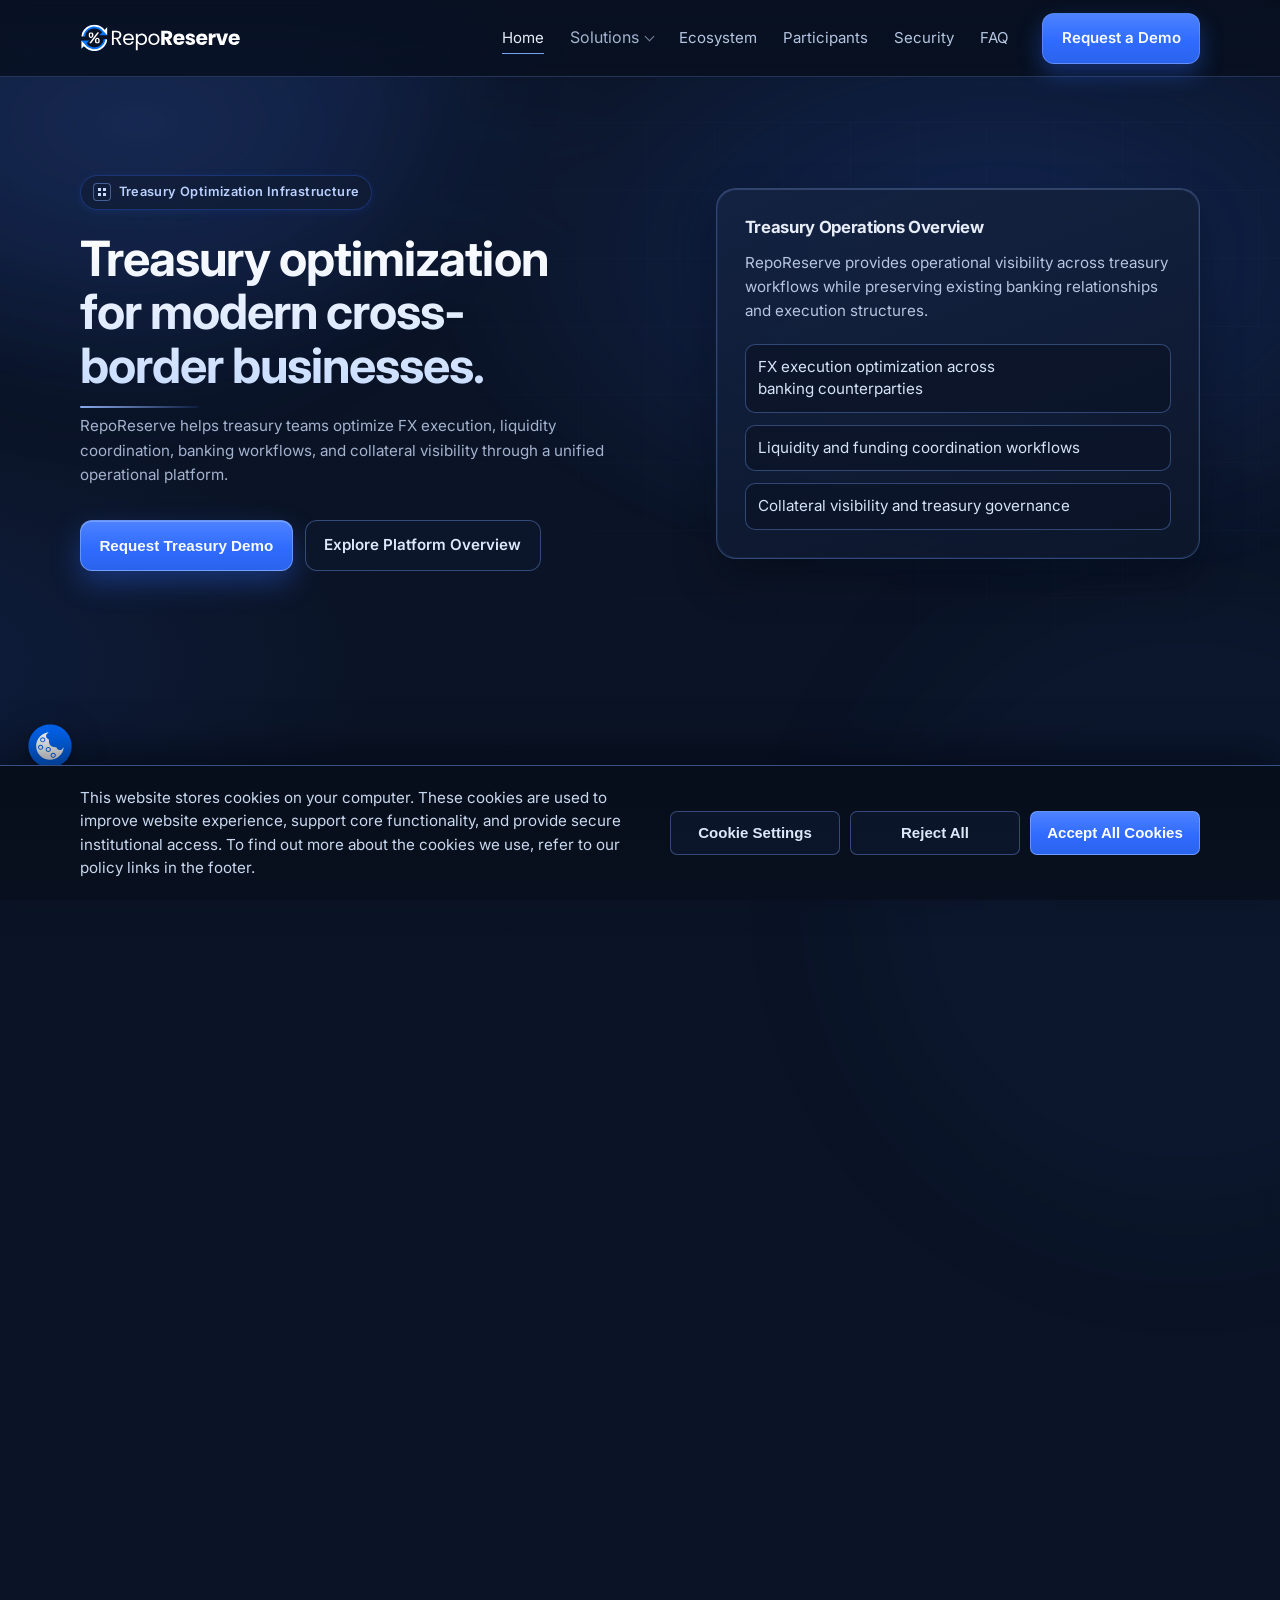
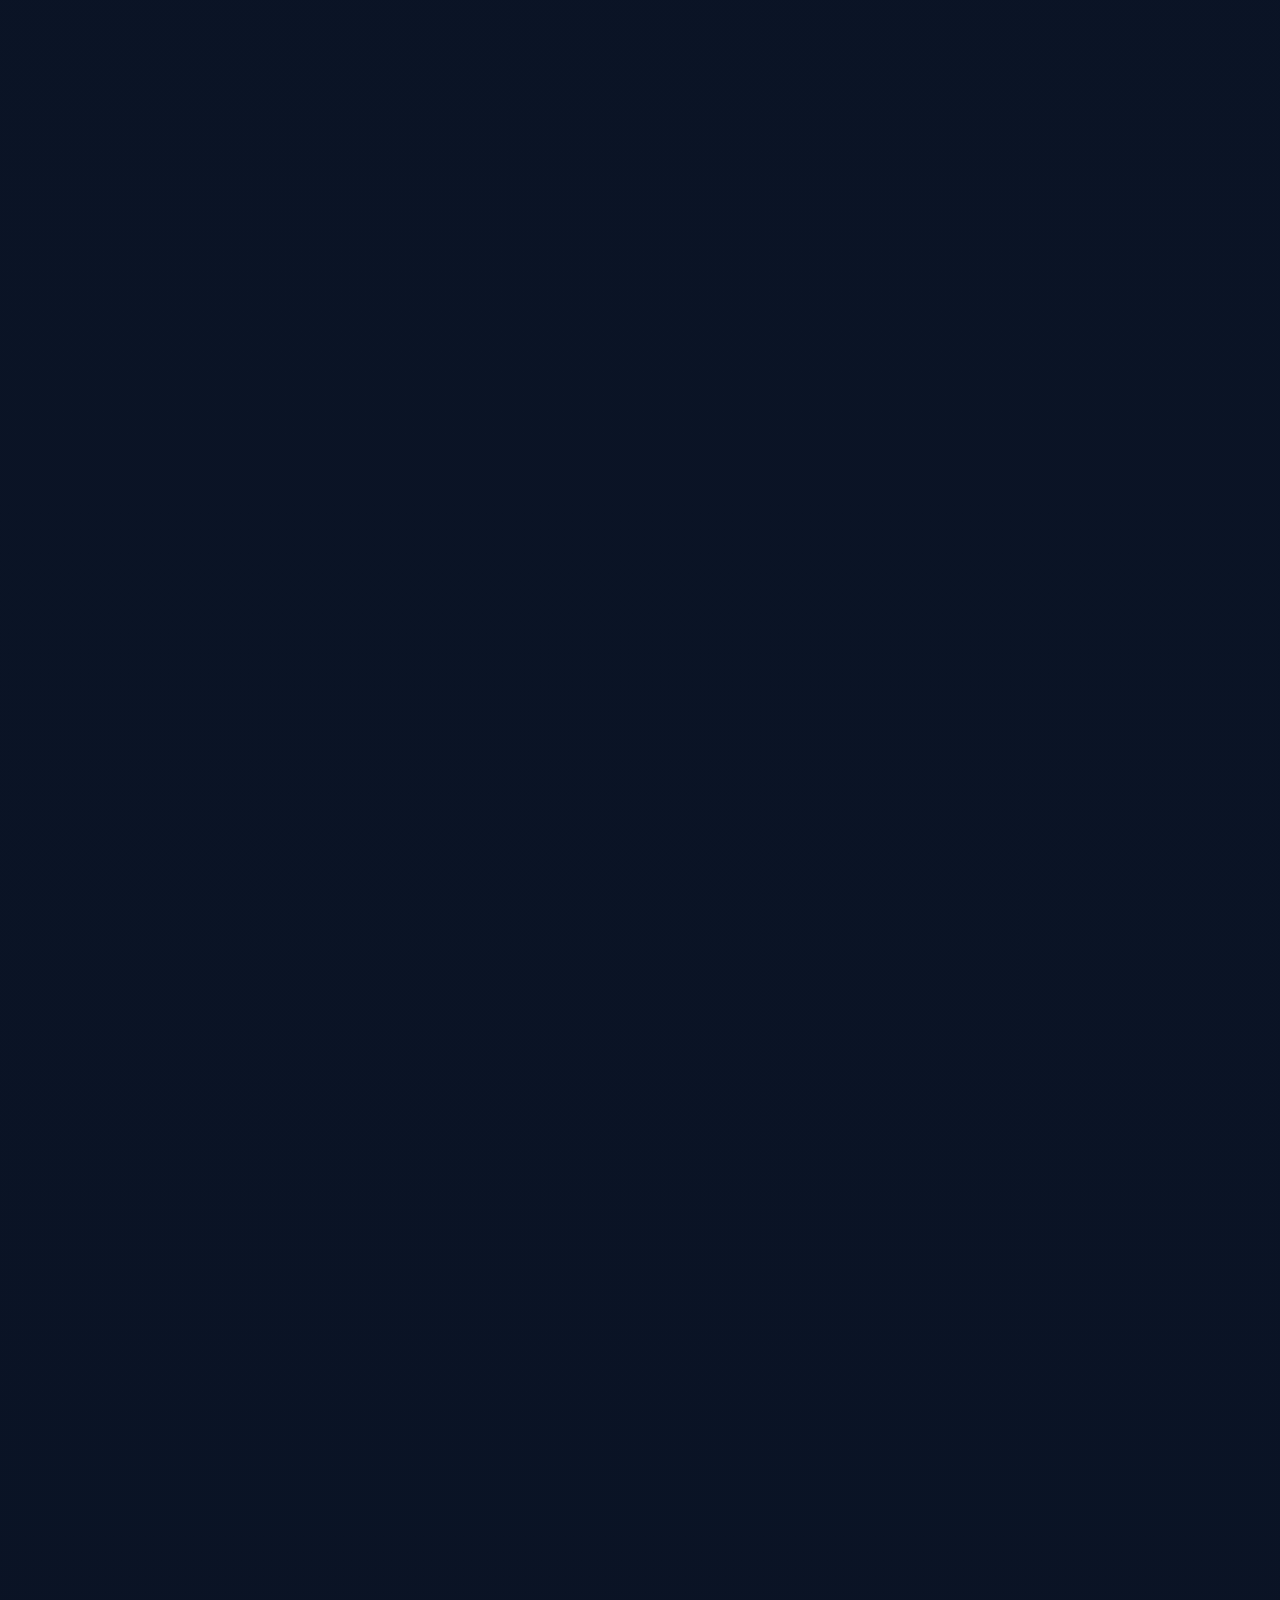
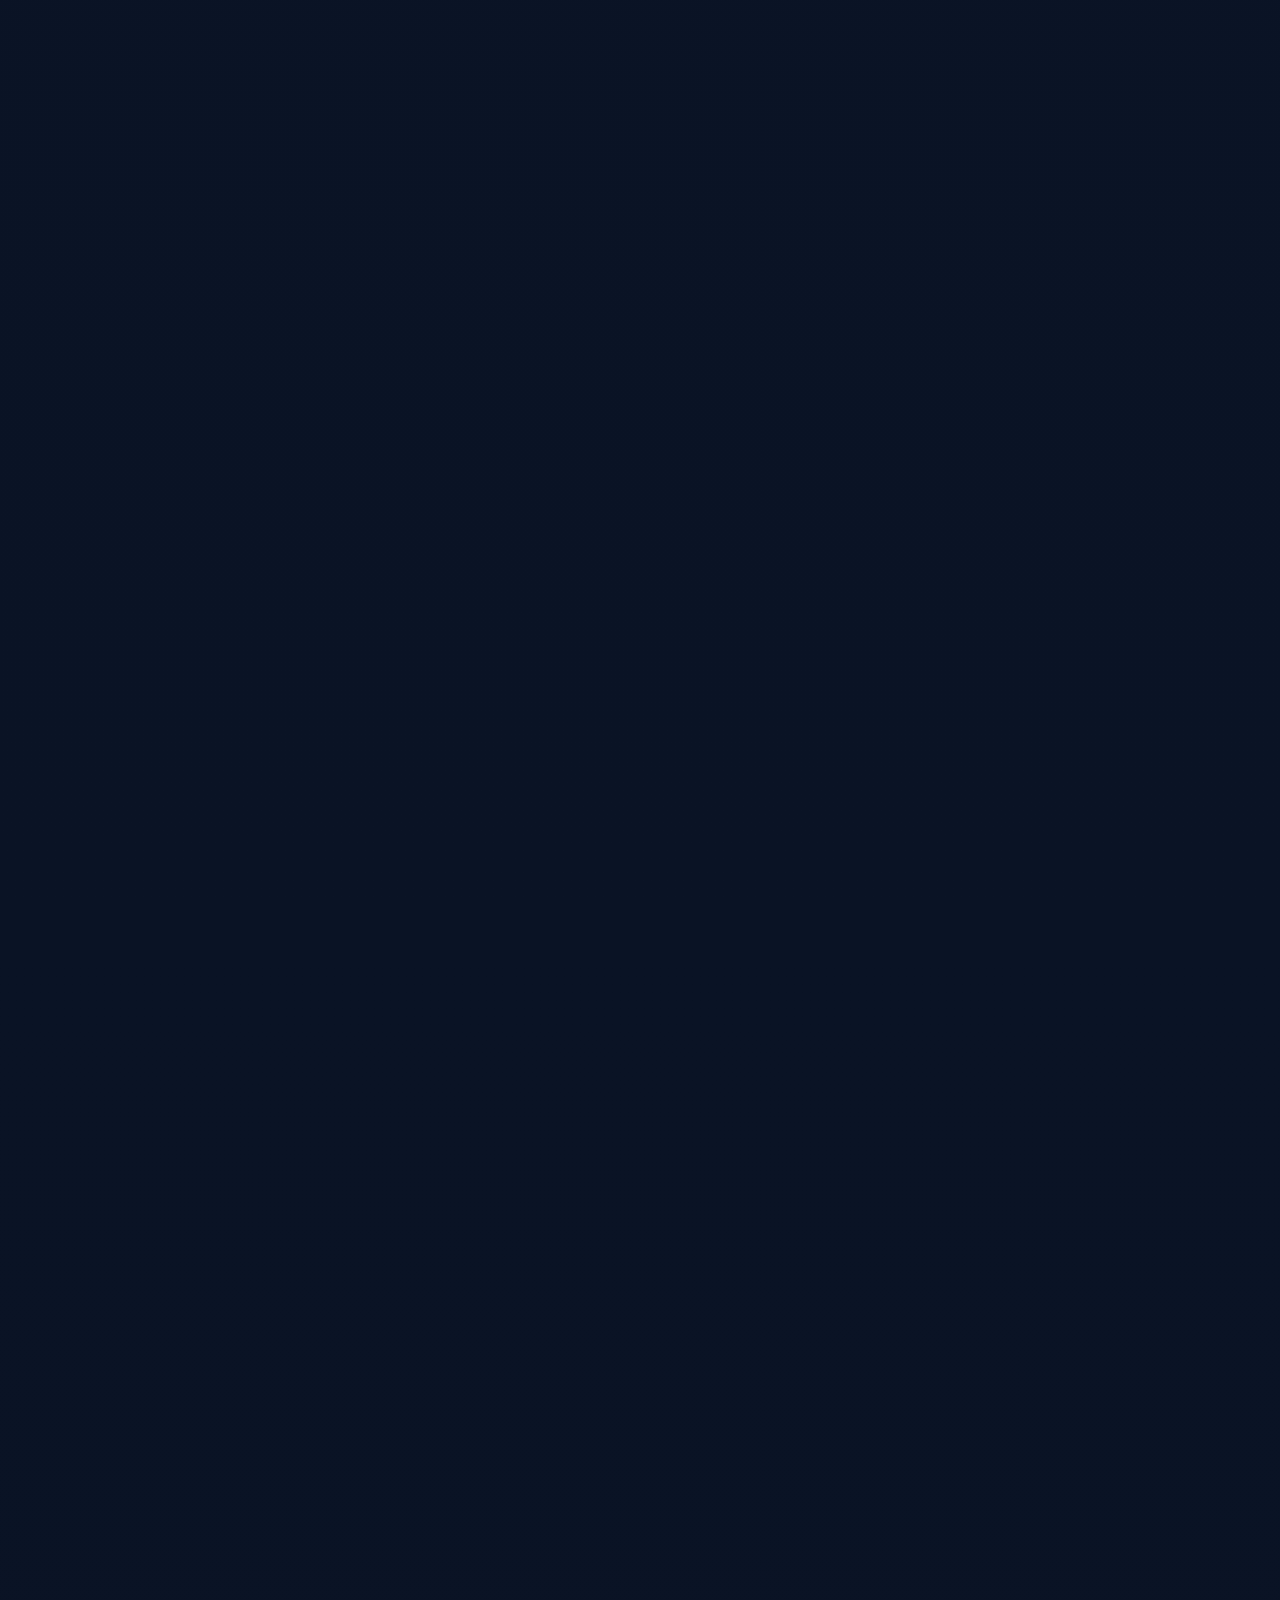
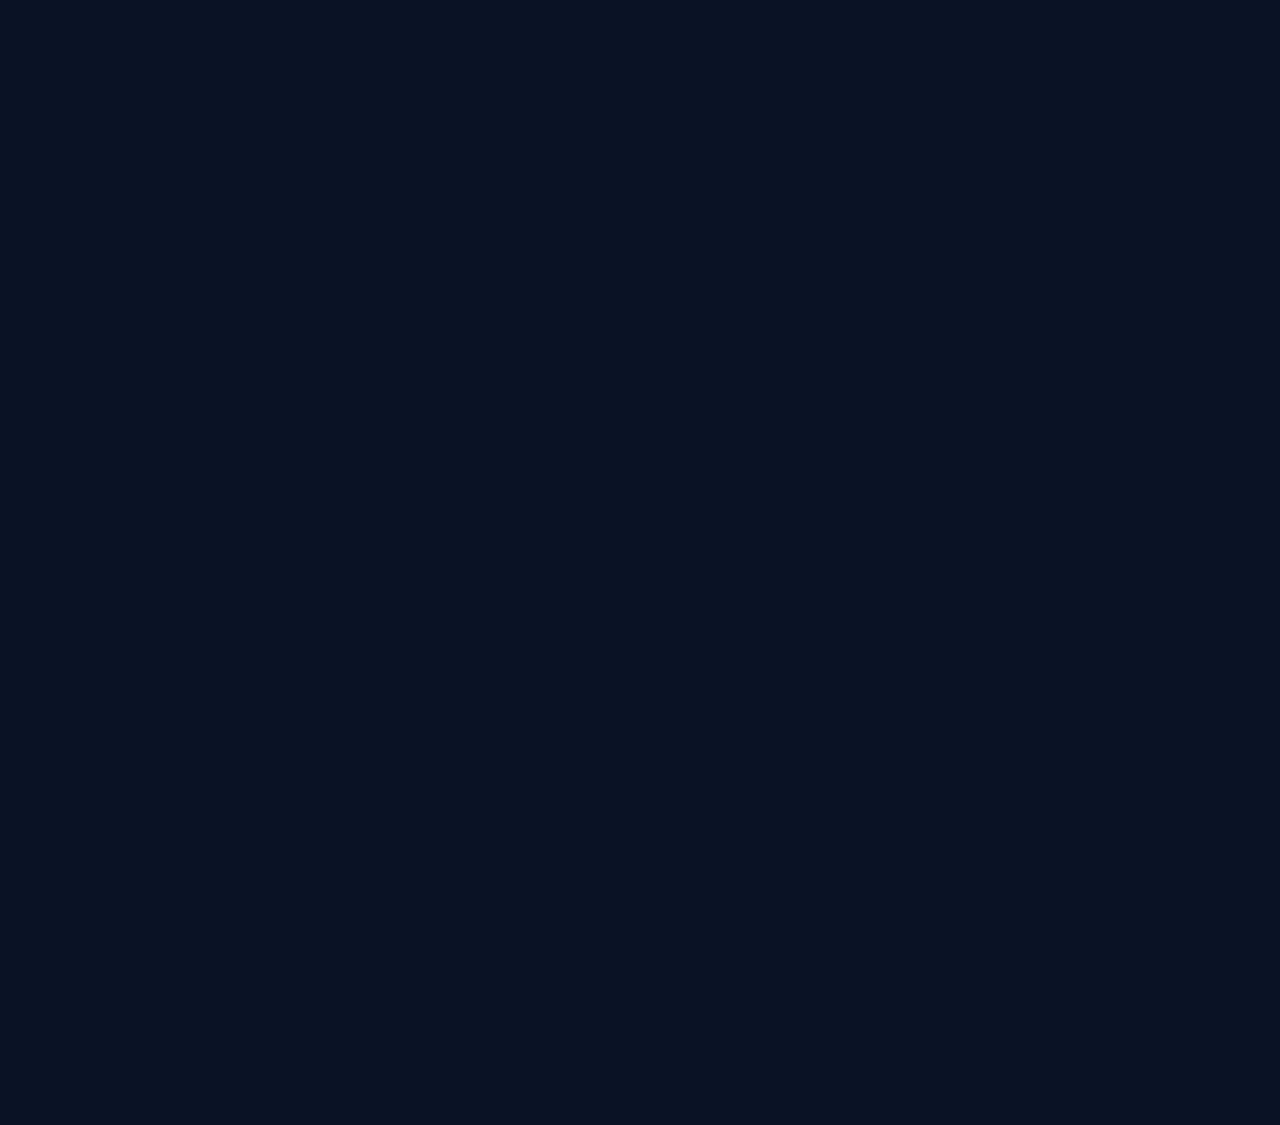
==== commit 7e1cf045: "Add files via upload" ====
--- a/index.html
+++ b/index.html
@@ -1,6 +1,6 @@
-<!DOCTYPE html>
-<html lang="en">
-<head>
+<!DOCTYPE html>
+<html lang="en">
+<head>
   <meta charset="UTF-8" />
   <meta name="viewport" content="width=device-width, initial-scale=1.0" />
   <title>RepoReserve | Treasury Collateral Visibility for Repo Markets</title>
@@ -12,8 +12,8 @@
   <meta name="author" content="RepoReserve" />
   <meta name="theme-color" content="#0B1426" />
   <link rel="canonical" href="https://reporeserve.com/" />
-  <link rel="manifest" href="manifest.json" />
-  <link rel="icon" type="image/svg+xml" href="/assets/favicon.svg?v=20260325svg" />
+  <link rel="manifest" href="manifest.json" />
+  <link rel="icon" type="image/svg+xml" href="/assets/favicon.svg?v=20260325svg" />
     <meta property="og:site_name" content="RepoReserve" />
   <meta property="og:locale" content="en_US" />
   <meta property="og:type" content="website" />
@@ -95,7 +95,7 @@
 </head>
 <body class="home-page">
   <header class="site-header">
-    <div class="container nav-wrap">
+    <div class="container nav-wrap">
       <a href="#top" class="logo" aria-label="RepoReserve Home">
         <img
           src="assets/logo.svg"
@@ -108,16 +108,16 @@
           decoding="async"
         />
       </a>
-      <button class="menu-btn" aria-label="Toggle navigation" aria-expanded="false" aria-controls="site-nav">
-        <span aria-hidden="true">&#9776;</span>
-      </button>
+      <button class="menu-btn" aria-label="Toggle navigation" aria-expanded="false" aria-controls="site-nav">
+        <span aria-hidden="true">&#9776;</span>
+      </button>
       <nav id="site-nav" class="nav-links" aria-label="Main navigation">
         <a href="index.html" aria-current="page">Home</a>
         <div class="nav-dropdown">
           <button
             type="button"
-            class="nav-dropdown-toggle"
-            aria-haspopup="true"
+            class="nav-dropdown-toggle"
+            aria-haspopup="true"
             aria-expanded="false"
             aria-controls="solutions-menu"
           >
@@ -135,10 +135,10 @@
         <a href="faq.html">FAQ</a>
         <a href="#" class="nav-cta btn btn-primary demo-trigger" data-open-demo>Request a Demo</a>
       </nav>
-    </div>
-  </header>
-
-  <main id="top">
+    </div>
+  </header>
+
+  <main id="top">
     <section class="hero">
       <div class="container">
         <div class="hero-grid">
@@ -359,7 +359,7 @@
           <div class="ecosystem-network-canvas">
             <svg
               class="ecosystem-svg treasury-flow-svg"
-              viewBox="0 0 920 400"
+              viewBox="0 0 960 440"
               role="img"
               aria-labelledby="ecosystem-title ecosystem-desc"
             >
@@ -376,112 +376,159 @@
                   <stop offset="100%" stop-color="#2f6bff" stop-opacity="0.14"></stop>
                 </linearGradient>
                 <radialGradient id="hub-glow" cx="50%" cy="50%" r="62%">
-                  <stop offset="0%" stop-color="#2f6bff" stop-opacity="0.2"></stop>
-                  <stop offset="72%" stop-color="#2f6bff" stop-opacity="0.05"></stop>
+                  <stop offset="0%" stop-color="#2f6bff" stop-opacity="0.25"></stop>
+                  <stop offset="50%" stop-color="#2f6bff" stop-opacity="0.08"></stop>
+                  <stop offset="100%" stop-color="#2f6bff" stop-opacity="0"></stop>
+                </radialGradient>
+                <radialGradient id="hub-glow-outer" cx="50%" cy="50%" r="50%">
+                  <stop offset="0%" stop-color="#2f6bff" stop-opacity="0.06"></stop>
                   <stop offset="100%" stop-color="#2f6bff" stop-opacity="0"></stop>
                 </radialGradient>
                 <filter id="flow-soft-glow" x="-20%" y="-20%" width="140%" height="140%">
-                  <feGaussianBlur stdDeviation="1.7" result="blur"></feGaussianBlur>
+                  <feGaussianBlur stdDeviation="2" result="blur"></feGaussianBlur>
                   <feMerge>
                     <feMergeNode in="blur"></feMergeNode>
                     <feMergeNode in="SourceGraphic"></feMergeNode>
                   </feMerge>
                 </filter>
+                <filter id="node-shadow" x="-8%" y="-8%" width="116%" height="130%">
+                  <feDropShadow dx="0" dy="4" stdDeviation="6" flood-color="#030812" flood-opacity="0.3"></feDropShadow>
+                </filter>
+                <filter id="hub-shadow" x="-10%" y="-10%" width="120%" height="140%">
+                  <feDropShadow dx="0" dy="6" stdDeviation="10" flood-color="#0a1628" flood-opacity="0.5"></feDropShadow>
+                </filter>
+                <linearGradient id="hub-fill" x1="0%" y1="0%" x2="100%" y2="100%">
+                  <stop offset="0%" stop-color="#1a3060"></stop>
+                  <stop offset="100%" stop-color="#142248"></stop>
+                </linearGradient>
+                <linearGradient id="hub-stroke-grad" x1="0%" y1="0%" x2="100%" y2="100%">
+                  <stop offset="0%" stop-color="#6a9cff" stop-opacity="0.9"></stop>
+                  <stop offset="100%" stop-color="#4a7aee" stop-opacity="0.6"></stop>
+                </linearGradient>
+                <linearGradient id="node-fill" x1="0%" y1="0%" x2="0%" y2="100%">
+                  <stop offset="0%" stop-color="#131f3a"></stop>
+                  <stop offset="100%" stop-color="#0e1a30"></stop>
+                </linearGradient>
+                <linearGradient id="flow-line-1" x1="480" y1="220" x2="170" y2="82" gradientUnits="userSpaceOnUse">
+                  <stop offset="0%" stop-color="#5a8fff" stop-opacity="0.7"></stop>
+                  <stop offset="100%" stop-color="#3a6ddb" stop-opacity="0.15"></stop>
+                </linearGradient>
+                <linearGradient id="flow-line-2" x1="480" y1="220" x2="480" y2="72" gradientUnits="userSpaceOnUse">
+                  <stop offset="0%" stop-color="#5a8fff" stop-opacity="0.7"></stop>
+                  <stop offset="100%" stop-color="#3a6ddb" stop-opacity="0.15"></stop>
+                </linearGradient>
+                <linearGradient id="flow-line-3" x1="480" y1="220" x2="790" y2="82" gradientUnits="userSpaceOnUse">
+                  <stop offset="0%" stop-color="#5a8fff" stop-opacity="0.7"></stop>
+                  <stop offset="100%" stop-color="#3a6ddb" stop-opacity="0.15"></stop>
+                </linearGradient>
+                <linearGradient id="flow-line-4" x1="480" y1="220" x2="190" y2="348" gradientUnits="userSpaceOnUse">
+                  <stop offset="0%" stop-color="#5a8fff" stop-opacity="0.7"></stop>
+                  <stop offset="100%" stop-color="#3a6ddb" stop-opacity="0.15"></stop>
+                </linearGradient>
+                <linearGradient id="flow-line-5" x1="480" y1="220" x2="770" y2="348" gradientUnits="userSpaceOnUse">
+                  <stop offset="0%" stop-color="#5a8fff" stop-opacity="0.7"></stop>
+                  <stop offset="100%" stop-color="#3a6ddb" stop-opacity="0.15"></stop>
+                </linearGradient>
                 <linearGradient
                   id="primary-energy"
-                  x1="460"
-                  y1="160"
-                  x2="460"
-                  y2="118"
+                  x1="480"
+                  y1="178"
+                  x2="480"
+                  y2="122"
                   gradientUnits="userSpaceOnUse"
                 >
-                  <stop offset="0%" stop-color="#9bbdff" stop-opacity="0.46"></stop>
-                  <stop offset="55%" stop-color="#7fa8ff" stop-opacity="0.24"></stop>
-                  <stop offset="100%" stop-color="#7fa8ff" stop-opacity="0.04"></stop>
+                  <stop offset="0%" stop-color="#9bbdff" stop-opacity="0.5"></stop>
+                  <stop offset="55%" stop-color="#7fa8ff" stop-opacity="0.28"></stop>
+                  <stop offset="100%" stop-color="#7fa8ff" stop-opacity="0.06"></stop>
                 </linearGradient>
               </defs>
 
               <g class="treasury-grid" aria-hidden="true">
-                <path d="M96 200 H824"></path>
-                <path d="M460 54 V346"></path>
-                <path d="M150 84 C260 136 342 166 460 200 C578 166 660 136 770 84"></path>
-                <path d="M150 316 C270 266 352 232 460 200 C568 232 650 266 770 316"></path>
+                <path d="M100 220 H860"></path>
+                <path d="M480 54 V386"></path>
+                <path d="M160 90 C280 148 370 182 480 220 C590 182 680 148 800 90"></path>
+                <path d="M160 350 C280 294 370 258 480 220 C590 258 680 294 800 350"></path>
               </g>
 
               <g class="hub-halo" aria-hidden="true">
-                <ellipse cx="460" cy="200" rx="204" ry="92"></ellipse>
-                <ellipse cx="460" cy="200" rx="132" ry="56"></ellipse>
+                <ellipse cx="480" cy="220" rx="260" ry="120"></ellipse>
+                <ellipse cx="480" cy="220" rx="160" ry="68"></ellipse>
               </g>
 
               <g class="flow-lines" aria-hidden="true">
-                <path class="flow-path" d="M460 200 C384 158 302 126 156 90"></path>
-                <path class="flow-path" d="M460 200 C460 154 460 120 460 78"></path>
-                <path class="flow-path" d="M460 200 C536 158 618 126 764 90"></path>
-                <path class="flow-path" d="M460 200 C382 244 292 274 176 312"></path>
-                <path class="flow-path" d="M460 200 C538 244 628 274 744 312"></path>
-
-                <path class="flow-pulse flow-pulse-1" d="M156 90 C302 126 384 158 460 200"></path>
-                <path class="flow-pulse flow-pulse-2" d="M460 78 C460 120 460 154 460 200"></path>
-                <path class="flow-pulse flow-pulse-3" d="M764 90 C618 126 536 158 460 200"></path>
-                <path class="flow-pulse flow-pulse-4" d="M176 312 C292 274 382 244 460 200"></path>
-                <path class="flow-pulse flow-pulse-5" d="M744 312 C628 274 538 244 460 200"></path>
+                <path class="flow-path" d="M480 220 C400 176 310 138 170 82" stroke="url(#flow-line-1)"></path>
+                <path class="flow-path" d="M480 220 C480 170 480 130 480 72" stroke="url(#flow-line-2)"></path>
+                <path class="flow-path" d="M480 220 C560 176 650 138 790 82" stroke="url(#flow-line-3)"></path>
+                <path class="flow-path" d="M480 220 C398 266 306 300 190 348" stroke="url(#flow-line-4)"></path>
+                <path class="flow-path" d="M480 220 C562 266 654 300 770 348" stroke="url(#flow-line-5)"></path>
+
+                <path class="flow-pulse flow-pulse-1" d="M170 82 C310 138 400 176 480 220"></path>
+                <path class="flow-pulse flow-pulse-2" d="M480 72 C480 130 480 170 480 220"></path>
+                <path class="flow-pulse flow-pulse-3" d="M790 82 C650 138 560 176 480 220"></path>
+                <path class="flow-pulse flow-pulse-4" d="M190 348 C306 300 398 266 480 220"></path>
+                <path class="flow-pulse flow-pulse-5" d="M770 348 C654 300 562 266 480 220"></path>
               </g>
 
               <g class="treasury-primary-channel" aria-hidden="true">
-                <path class="primary-link-aura" d="M460 160 L460 118"></path>
-                <path class="primary-link-base" d="M460 160 L460 118"></path>
-                <path class="primary-link-pulse" d="M460 160 L460 118"></path>
+                <path class="primary-link-aura" d="M480 178 L480 122"></path>
+                <path class="primary-link-base" d="M480 178 L480 122"></path>
+                <path class="primary-link-pulse" d="M480 178 L480 122"></path>
               </g>
 
-              <g class="net-node net-participant treasury-node" transform="translate(44 50)">
-                <rect width="236" height="78" rx="13"></rect>
-                <rect class="net-chip" x="18" y="20" width="34" height="34" rx="9"></rect>
-                <text class="net-chip-text" x="35" y="41">IM</text>
-                <text class="net-label" x="70" y="41">Importers</text>
+              <g class="net-node net-participant treasury-node" transform="translate(48 44)" filter="url(#node-shadow)">
+                <rect width="244" height="82" rx="14"></rect>
+                <rect class="net-chip" x="18" y="22" width="38" height="38" rx="10"></rect>
+                <text class="net-chip-text" x="37" y="45">IM</text>
+                <text class="net-label" x="72" y="45">Importers</text>
+                <text class="net-node-subtitle" x="72" y="63">Cross-border buyers</text>
               </g>
 
-              <g class="net-node net-participant treasury-node" transform="translate(342 40)">
-                <rect width="236" height="78" rx="13"></rect>
-                <rect class="net-chip" x="18" y="20" width="34" height="34" rx="9"></rect>
-                <text class="net-chip-text" x="35" y="41">TT</text>
-                <text class="net-label" x="70" y="41">Treasury Teams</text>
+              <g class="net-node net-participant treasury-node" transform="translate(358 30)" filter="url(#node-shadow)">
+                <rect width="244" height="82" rx="14"></rect>
+                <rect class="net-chip" x="18" y="22" width="38" height="38" rx="10"></rect>
+                <text class="net-chip-text" x="37" y="45">TT</text>
+                <text class="net-label" x="72" y="45">Treasury Teams</text>
+                <text class="net-node-subtitle" x="72" y="63">Institutional operators</text>
               </g>
 
-              <g class="net-node net-participant treasury-node" transform="translate(640 50)">
-                <rect width="236" height="78" rx="13"></rect>
-                <rect class="net-chip" x="18" y="20" width="34" height="34" rx="9"></rect>
-                <text class="net-chip-text" x="35" y="41">BK</text>
-                <text class="net-label" x="70" y="41">Banks</text>
+              <g class="net-node net-participant treasury-node" transform="translate(668 44)" filter="url(#node-shadow)">
+                <rect width="244" height="82" rx="14"></rect>
+                <rect class="net-chip" x="18" y="22" width="38" height="38" rx="10"></rect>
+                <text class="net-chip-text" x="37" y="45">BK</text>
+                <text class="net-label" x="72" y="45">Banks</text>
+                <text class="net-node-subtitle" x="72" y="63">Banking counterparties</text>
               </g>
 
-              <g class="net-node net-center treasury-hub" transform="translate(324 160)">
-                <rect class="hub-card" width="272" height="82" rx="16"></rect>
-                <rect class="net-logo-frame" x="16" y="17" width="48" height="48" rx="12"></rect>
+              <g class="net-node net-center treasury-hub" transform="translate(336 178)" filter="url(#hub-shadow)">
+                <rect class="hub-card" width="288" height="86" rx="18"></rect>
+                <rect class="net-logo-frame" x="18" y="19" width="48" height="48" rx="13"></rect>
                 <image
                   class="net-logo-img"
                   href="assets/box-logo.svg"
-                  x="16"
-                  y="17"
+                  x="18"
+                  y="19"
                   width="48"
                   height="48"
                   preserveAspectRatio="xMidYMid meet"
                 ></image>
-                <text class="net-center-title" x="82" y="39">RepoReserve</text>
-                <text class="net-center-subtitle" x="82" y="62">Treasury Intelligence Layer</text>
+                <text class="net-center-title" x="84" y="42">RepoReserve</text>
+                <text class="net-center-subtitle" x="84" y="64">Treasury Intelligence Layer</text>
               </g>
 
-              <g class="net-node net-participant treasury-node" transform="translate(62 272)">
-                <rect width="236" height="78" rx="13"></rect>
-                <rect class="net-chip" x="18" y="20" width="34" height="34" rx="9"></rect>
-                <text class="net-chip-text" x="35" y="41">EX</text>
-                <text class="net-label" x="70" y="41">Exporters</text>
+              <g class="net-node net-participant treasury-node" transform="translate(68 306)" filter="url(#node-shadow)">
+                <rect width="244" height="82" rx="14"></rect>
+                <rect class="net-chip" x="18" y="22" width="38" height="38" rx="10"></rect>
+                <text class="net-chip-text" x="37" y="45">EX</text>
+                <text class="net-label" x="72" y="45">Exporters</text>
+                <text class="net-node-subtitle" x="72" y="63">Cross-border sellers</text>
               </g>
 
-              <g class="net-node net-participant treasury-node" transform="translate(622 272)">
-                <rect width="250" height="78" rx="13"></rect>
-                <rect class="net-chip" x="18" y="20" width="34" height="34" rx="9"></rect>
-                <text class="net-chip-text" x="35" y="41">FI</text>
-                <text class="net-label" x="70" y="41">Financial Institutions</text>
+              <g class="net-node net-participant treasury-node" transform="translate(648 306)" filter="url(#node-shadow)">
+                <rect width="264" height="82" rx="14"></rect>
+                <rect class="net-chip" x="18" y="22" width="38" height="38" rx="10"></rect>
+                <text class="net-chip-text" x="37" y="45">FI</text>
+                <text class="net-label" x="72" y="45">Financial Institutions</text>
+                <text class="net-node-subtitle" x="72" y="63">Institutional participants</text>
               </g>
             </svg>
           </div>
@@ -531,9 +578,9 @@
         </div>
       </div>
     </section>
-
+
     <section id="security" data-section-animate>
-      <div class="container">
+      <div class="container">
         <div class="section-header" data-reveal>
           <h2>Security</h2>
           <p>
@@ -565,7 +612,7 @@
         </div>
       </div>
     </section>
-
+
     <section id="engagement" data-section-animate>
       <div class="container">
         <div class="section-header" data-reveal>
@@ -609,18 +656,18 @@
                 </p>
               </div>
             </li>
-          </ol>
-        </div>
-      </div>
-    </section>
-
-    <section id="leadership">
-      <div class="container">
-        <div class="section-header" data-reveal>
+          </ol>
+        </div>
+      </div>
+    </section>
+
+    <section id="leadership">
+      <div class="container">
+        <div class="section-header" data-reveal>
           <h2>Leadership</h2>
-          <p>Founded by Practitioners</p>
-        </div>
-        <div class="leadership-layout">
+          <p>Founded by Practitioners</p>
+        </div>
+        <div class="leadership-layout">
 	          <article class="leader-card" data-reveal style="--delay: 40ms;">
 	            <div class="leader-avatar" aria-hidden="true">RK</div>
 	            <div>
@@ -648,17 +695,17 @@
 	              </p>
 	            </div>
 	          </article>
-          <aside class="leadership-note" data-reveal style="--delay: 120ms;">
-            <h3>Operator-Led Product Direction</h3>
-            <p>
-              RepoReserve is designed with a practical treasury-operations lens, emphasizing institutional controls,
-              market-aligned workflows, and confidentiality-first engagement.
-            </p>
-          </aside>
-        </div>
-      </div>
-    </section>
-
+          <aside class="leadership-note" data-reveal style="--delay: 120ms;">
+            <h3>Operator-Led Product Direction</h3>
+            <p>
+              RepoReserve is designed with a practical treasury-operations lens, emphasizing institutional controls,
+              market-aligned workflows, and confidentiality-first engagement.
+            </p>
+          </aside>
+        </div>
+      </div>
+    </section>
+
     <section id="faq" data-section-animate>
       <div class="container">
         <div class="section-header faq-main-header" data-reveal>
@@ -733,8 +780,8 @@
         </div>
       </div>
     </section>
-
-    <section id="contact">
+
+    <section id="contact">
       <div class="container">
         <div class="cta-wrap" data-reveal>
           <h2>Explore RepoReserve</h2>
@@ -745,11 +792,11 @@
         </div>
       </div>
     </section>
-
+
   </main>
-
-  <footer>
-    <div class="container footer-grid" data-reveal>
+
+  <footer>
+    <div class="container footer-grid" data-reveal>
       <div class="footer-column footer-brand">
         <div class="footer-title">
           <a href="#top" class="footer-logo-link" aria-label="RepoReserve Home">
@@ -784,11 +831,11 @@
       <div class="footer-column">
         <div class="footer-heading">Market Infrastructure</div>
         <ul class="footer-list">
-          <li><a href="https://www.rbi.org.in/" target="_blank" rel="noopener noreferrer">Reserve Bank of India</a></li>
-          <li><a href="https://www.ccilindia.com/" target="_blank" rel="noopener noreferrer">CCIL</a></li>
-          <li><a href="https://www.sebi.gov.in/" target="_blank" rel="noopener noreferrer">SEBI</a></li>
-        </ul>
-      </div>
+          <li><a href="https://www.rbi.org.in/" target="_blank" rel="noopener noreferrer">Reserve Bank of India</a></li>
+          <li><a href="https://www.ccilindia.com/" target="_blank" rel="noopener noreferrer">CCIL</a></li>
+          <li><a href="https://www.sebi.gov.in/" target="_blank" rel="noopener noreferrer">SEBI</a></li>
+        </ul>
+      </div>
       <div class="footer-column">
         <div class="footer-heading">Contact</div>
         <ul class="footer-list">
@@ -828,157 +875,157 @@
       </div>
     </div>
   </footer>
-
-  <div class="cookie-banner" role="dialog" aria-live="polite" aria-label="Cookie Consent">
-    <div class="cookie-banner-content">
+
+  <div class="cookie-banner" role="dialog" aria-live="polite" aria-label="Cookie Consent">
+    <div class="cookie-banner-content">
       <p class="cookie-banner-text">
         This website stores cookies on your computer. These cookies are used to improve website experience, support
         core functionality, and provide secure institutional access. To find out more about the cookies we use, refer
         to our policy links in the footer.
       </p>
-      <div class="cookie-actions">
-        <button type="button" class="btn btn-secondary cookie-settings">Cookie Settings</button>
-        <button type="button" class="btn btn-secondary cookie-reject">Reject All</button>
-        <button type="button" class="btn btn-primary cookie-accept">Accept All Cookies</button>
-      </div>
-    </div>
-  </div>
-
-  <div class="cookie-modal" role="dialog" aria-modal="true" aria-labelledby="cookie-modal-title" aria-hidden="true">
-    <div class="cookie-modal-panel">
-      <button type="button" class="cookie-modal-close" aria-label="Close Cookie Settings">x</button>
-      <h2 id="cookie-modal-title">RepoReserve Cookie Settings</h2>
-      <p class="cookie-modal-copy">
-        Manage how RepoReserve uses cookies. Necessary cookies remain enabled to ensure secure site functionality.
-        Optional categories can be customized below.
-      </p>
-
-      <article class="cookie-category">
-        <div class="cookie-category-head">
-          <h3>Necessary</h3>
-          <span class="cookie-status">Always Active</span>
-        </div>
-        <p>Required for secure access, navigation integrity, and basic website operations.</p>
-      </article>
-
-      <article class="cookie-category">
-        <div class="cookie-category-head">
-          <h3>Functional</h3>
-          <button
-            type="button"
-            class="cookie-switch"
-            data-cookie-key="functional"
-            role="switch"
-            aria-checked="true"
-            aria-label="Functional Cookies"
-          >
-            <span class="cookie-switch-track"><span class="cookie-switch-thumb"></span></span>
-          </button>
-        </div>
-        <p>Enables preference memory and user experience enhancements across sessions.</p>
-      </article>
-
-      <article class="cookie-category">
-        <div class="cookie-category-head">
-          <h3>Analytics</h3>
-          <button
-            type="button"
-            class="cookie-switch"
-            data-cookie-key="analytics"
-            role="switch"
-            aria-checked="true"
-            aria-label="Analytics Cookies"
-          >
-            <span class="cookie-switch-track"><span class="cookie-switch-thumb"></span></span>
-          </button>
-        </div>
-        <p>Helps RepoReserve understand aggregate usage patterns to improve platform communication.</p>
-      </article>
-
-      <div class="cookie-modal-actions">
-        <button type="button" class="btn btn-secondary cookie-modal-reject">Reject All</button>
-        <button type="button" class="btn btn-secondary cookie-modal-save">Save My Preferences</button>
-        <button type="button" class="btn btn-primary cookie-modal-accept">Accept All Cookies</button>
-      </div>
-    </div>
-  </div>
-
+      <div class="cookie-actions">
+        <button type="button" class="btn btn-secondary cookie-settings">Cookie Settings</button>
+        <button type="button" class="btn btn-secondary cookie-reject">Reject All</button>
+        <button type="button" class="btn btn-primary cookie-accept">Accept All Cookies</button>
+      </div>
+    </div>
+  </div>
+
+  <div class="cookie-modal" role="dialog" aria-modal="true" aria-labelledby="cookie-modal-title" aria-hidden="true">
+    <div class="cookie-modal-panel">
+      <button type="button" class="cookie-modal-close" aria-label="Close Cookie Settings">x</button>
+      <h2 id="cookie-modal-title">RepoReserve Cookie Settings</h2>
+      <p class="cookie-modal-copy">
+        Manage how RepoReserve uses cookies. Necessary cookies remain enabled to ensure secure site functionality.
+        Optional categories can be customized below.
+      </p>
+
+      <article class="cookie-category">
+        <div class="cookie-category-head">
+          <h3>Necessary</h3>
+          <span class="cookie-status">Always Active</span>
+        </div>
+        <p>Required for secure access, navigation integrity, and basic website operations.</p>
+      </article>
+
+      <article class="cookie-category">
+        <div class="cookie-category-head">
+          <h3>Functional</h3>
+          <button
+            type="button"
+            class="cookie-switch"
+            data-cookie-key="functional"
+            role="switch"
+            aria-checked="true"
+            aria-label="Functional Cookies"
+          >
+            <span class="cookie-switch-track"><span class="cookie-switch-thumb"></span></span>
+          </button>
+        </div>
+        <p>Enables preference memory and user experience enhancements across sessions.</p>
+      </article>
+
+      <article class="cookie-category">
+        <div class="cookie-category-head">
+          <h3>Analytics</h3>
+          <button
+            type="button"
+            class="cookie-switch"
+            data-cookie-key="analytics"
+            role="switch"
+            aria-checked="true"
+            aria-label="Analytics Cookies"
+          >
+            <span class="cookie-switch-track"><span class="cookie-switch-thumb"></span></span>
+          </button>
+        </div>
+        <p>Helps RepoReserve understand aggregate usage patterns to improve platform communication.</p>
+      </article>
+
+      <div class="cookie-modal-actions">
+        <button type="button" class="btn btn-secondary cookie-modal-reject">Reject All</button>
+        <button type="button" class="btn btn-secondary cookie-modal-save">Save My Preferences</button>
+        <button type="button" class="btn btn-primary cookie-modal-accept">Accept All Cookies</button>
+      </div>
+    </div>
+  </div>
+
   <div class="demo-modal" role="dialog" aria-modal="true" aria-labelledby="demo-modal-title" aria-hidden="true">
     <div class="demo-modal-panel">
       <button type="button" class="demo-modal-close" aria-label="Close Request a Demo form">x</button>
       <h2 id="demo-modal-title">Request a Demo</h2>
-      <form class="demo-form" novalidate>
-        <div class="demo-field">
-          <label for="business-email">Business Email<span>*</span></label>
-          <input id="business-email" name="business_email" type="email" required />
-        </div>
-
-        <div class="demo-grid-two">
-          <div class="demo-field">
-            <label for="first-name">First Name<span>*</span></label>
-            <input id="first-name" name="first_name" type="text" required />
-          </div>
-          <div class="demo-field">
-            <label for="last-name">Last Name<span>*</span></label>
-            <input id="last-name" name="last_name" type="text" required />
-          </div>
-        </div>
-
-        <div class="demo-grid-two">
-          <div class="demo-field">
-            <label for="company-name">Company Name<span>*</span></label>
-            <input id="company-name" name="company_name" type="text" required />
-          </div>
-          <div class="demo-field">
-            <label for="job-title">Job Title<span>*</span></label>
-            <input id="job-title" name="job_title" type="text" required />
-          </div>
-        </div>
-
-        <div class="demo-field">
-          <label>Service Region</label>
-          <input type="text" value="India" readonly />
-          <input type="hidden" name="service_region" value="India" />
-        </div>
-
-        <div class="demo-field">
-          <label for="phone-number">Phone Number (India)<span>*</span></label>
-          <input
-            id="phone-number"
-            name="phone_number"
-            type="tel"
-            required
-            pattern="[0-9]{10}"
-            inputmode="numeric"
-            placeholder="10-digit mobile number"
-          />
-        </div>
-
-        <div class="demo-field">
-          <label for="solution-interest">What is your solution interest?</label>
-          <select id="solution-interest" name="solution_interest">
-            <option value="">Select</option>
-            <option>Collateral visibility</option>
-            <option>Operational coordination</option>
-            <option>Risk and governance</option>
-            <option>Institutional briefing</option>
-          </select>
-        </div>
-
-        <div class="demo-assurance" aria-hidden="true">
-          <div class="demo-assurance-title">Institutional Request Handling</div>
-          <div class="demo-assurance-meta">All submissions are reviewed by our internal team.</div>
-        </div>
-
+      <form class="demo-form" novalidate>
+        <div class="demo-field">
+          <label for="business-email">Business Email<span>*</span></label>
+          <input id="business-email" name="business_email" type="email" required />
+        </div>
+
+        <div class="demo-grid-two">
+          <div class="demo-field">
+            <label for="first-name">First Name<span>*</span></label>
+            <input id="first-name" name="first_name" type="text" required />
+          </div>
+          <div class="demo-field">
+            <label for="last-name">Last Name<span>*</span></label>
+            <input id="last-name" name="last_name" type="text" required />
+          </div>
+        </div>
+
+        <div class="demo-grid-two">
+          <div class="demo-field">
+            <label for="company-name">Company Name<span>*</span></label>
+            <input id="company-name" name="company_name" type="text" required />
+          </div>
+          <div class="demo-field">
+            <label for="job-title">Job Title<span>*</span></label>
+            <input id="job-title" name="job_title" type="text" required />
+          </div>
+        </div>
+
+        <div class="demo-field">
+          <label>Service Region</label>
+          <input type="text" value="India" readonly />
+          <input type="hidden" name="service_region" value="India" />
+        </div>
+
+        <div class="demo-field">
+          <label for="phone-number">Phone Number (India)<span>*</span></label>
+          <input
+            id="phone-number"
+            name="phone_number"
+            type="tel"
+            required
+            pattern="[0-9]{10}"
+            inputmode="numeric"
+            placeholder="10-digit mobile number"
+          />
+        </div>
+
+        <div class="demo-field">
+          <label for="solution-interest">What is your solution interest?</label>
+          <select id="solution-interest" name="solution_interest">
+            <option value="">Select</option>
+            <option>Collateral visibility</option>
+            <option>Operational coordination</option>
+            <option>Risk and governance</option>
+            <option>Institutional briefing</option>
+          </select>
+        </div>
+
+        <div class="demo-assurance" aria-hidden="true">
+          <div class="demo-assurance-title">Institutional Request Handling</div>
+          <div class="demo-assurance-meta">All submissions are reviewed by our internal team.</div>
+        </div>
+
         <p class="demo-privacy-text">
           RepoReserve needs the contact information provided to communicate with you about products and services. For
           information on privacy practices, review the policy links in the footer.
         </p>
-
-        <div class="demo-actions">
-          <button type="submit" class="btn btn-primary">Submit</button>
-        </div>
-        <p class="demo-success" role="status" aria-live="polite"></p>
+
+        <div class="demo-actions">
+          <button type="submit" class="btn btn-primary">Submit</button>
+        </div>
+        <p class="demo-success" role="status" aria-live="polite"></p>
       </form>
     </div>
   </div>
@@ -1108,21 +1155,21 @@
   <button type="button" class="back-to-top" aria-label="Back to Top" aria-hidden="true">
     <span class="back-to-top-icon" aria-hidden="true">&#8593;</span>
     <span class="back-to-top-text">Back to Top</span>
-  </button>
-
-  <script src="script.js" defer></script>
-</body>
-</html>
-
-
-
-
-
-
-
-
-
-
-
-
-
+  </button>
+
+  <script src="script.js" defer></script>
+</body>
+</html>
+
+
+
+
+
+
+
+
+
+
+
+
+
--- a/styles.css
+++ b/styles.css
@@ -348,9 +348,9 @@
     }
 
     .btn-primary {
-      background: linear-gradient(180deg, #3f78ff, #2f6bff);
+      background: linear-gradient(180deg, #4a82ff 0%, #2f6bff 50%, #2560e8 100%);
       color: #f8fbff;
-      box-shadow: 0 10px 24px rgba(47, 107, 255, 0.32);
+      box-shadow: 0 10px 24px rgba(47, 107, 255, 0.35), inset 0 1px 0 rgba(255, 255, 255, 0.15);
     }
 
     .btn-primary::after {
@@ -457,15 +457,16 @@
       display: inline-flex;
       align-items: center;
       gap: 8px;
-      padding: 0.34rem 0.64rem;
+      padding: 0.38rem 0.72rem;
       border-radius: 99px;
-      border: 1px solid #2c4069;
-      background: rgba(17, 28, 52, 0.55);
+      border: 1px solid rgba(47, 107, 255, 0.3);
+      background: rgba(17, 28, 52, 0.65);
       color: #bad0ff;
       font-size: 0.8rem;
       font-weight: 600;
-      letter-spacing: 0.02em;
-      margin-bottom: 20px;
+      letter-spacing: 0.03em;
+      margin-bottom: 22px;
+      box-shadow: 0 2px 8px rgba(47, 107, 255, 0.12);
     }
 
     .eyebrow-icon {
@@ -497,12 +498,23 @@
     h3 {
       line-height: 1.2;
       margin: 0;
-      letter-spacing: -0.015em;
+      letter-spacing: -0.02em;
     }
 
     h1 {
-      font-size: clamp(2rem, 3.7vw, 3.2rem);
+      font-size: clamp(2.1rem, 3.8vw, 3.3rem);
       max-width: 16ch;
+      background: linear-gradient(180deg, #ffffff 0%, #c8dcff 100%);
+      -webkit-background-clip: text;
+      -webkit-text-fill-color: transparent;
+      background-clip: text;
+    }
+
+    h2 {
+      background: linear-gradient(180deg, #f0f6ff 0%, #c2d8ff 100%);
+      -webkit-background-clip: text;
+      -webkit-text-fill-color: transparent;
+      background-clip: text;
     }
 
     .hero-subtext {
@@ -792,15 +804,29 @@
     }
 
     .trust-box {
-      border: 1px solid #273a63;
+      border: 1px solid rgba(47, 107, 255, 0.2);
       border-radius: var(--radius);
-      background: rgba(17, 28, 52, 0.55);
-      padding: 28px 22px;
+      background: linear-gradient(135deg, rgba(17, 28, 52, 0.7), rgba(13, 23, 44, 0.55));
+      padding: 32px 28px;
       text-align: center;
+      position: relative;
+      overflow: hidden;
+    }
+
+    .trust-box::before {
+      content: "";
+      position: absolute;
+      inset: 0;
+      background: radial-gradient(600px 200px at 50% -40%, rgba(47, 107, 255, 0.12), transparent 70%);
+      pointer-events: none;
+    }
+
+    .trust-box {
       color: #cad7ee;
-      font-size: 1.03rem;
+      font-size: 1.05rem;
       max-width: 1140px;
       margin: 0 auto;
+      font-weight: 500;
     }
 
     .section-header {
@@ -879,17 +905,17 @@
 
     .section-page-link:hover,
     .section-page-link:focus-visible {
-      transform: translateY(-2px);
-      border-color: #4667a1;
-      background: linear-gradient(180deg, rgba(19, 33, 60, 0.92), rgba(14, 25, 47, 0.84));
-      box-shadow: 0 16px 28px rgba(4, 8, 16, 0.3);
+      transform: translateY(-3px);
+      border-color: rgba(47, 107, 255, 0.35);
+      background: linear-gradient(180deg, rgba(19, 33, 60, 0.95), rgba(14, 25, 47, 0.88));
+      box-shadow: 0 16px 32px rgba(4, 8, 16, 0.35), 0 0 0 1px rgba(47, 107, 255, 0.08);
       outline: none;
     }
 
     .section-page-link:hover .section-page-arrow,
     .section-page-link:focus-visible .section-page-arrow {
-      color: #d5e5ff;
-      transform: translateX(2px);
+      color: var(--accent);
+      transform: translateX(4px);
     }
 
     .cards {
@@ -902,15 +928,34 @@
       border: 1px solid #24365a;
       border-radius: var(--radius);
       background: linear-gradient(180deg, rgba(17, 28, 52, 0.95), rgba(17, 28, 52, 0.75));
-      padding: 24px;
-      transition: transform 0.28s ease, border-color 0.28s ease, box-shadow 0.28s ease;
+      padding: 28px;
+      transition: transform 0.32s var(--ease-premium), border-color 0.32s ease, box-shadow 0.32s ease, background 0.32s ease;
       min-height: 196px;
+      position: relative;
+      overflow: hidden;
+    }
+
+    .card::before {
+      content: "";
+      position: absolute;
+      top: 0;
+      left: 0;
+      right: 0;
+      height: 2px;
+      background: linear-gradient(90deg, transparent, rgba(47, 107, 255, 0.5), transparent);
+      opacity: 0;
+      transition: opacity 0.32s ease;
     }
 
     .card:hover {
-      transform: translateY(-3px);
-      border-color: #365286;
-      box-shadow: 0 14px 24px rgba(5, 10, 21, 0.26);
+      transform: translateY(-4px);
+      border-color: rgba(47, 107, 255, 0.35);
+      box-shadow: 0 20px 40px rgba(5, 10, 21, 0.35), 0 0 0 1px rgba(47, 107, 255, 0.1);
+      background: linear-gradient(180deg, rgba(20, 33, 60, 0.98), rgba(17, 28, 52, 0.85));
+    }
+
+    .card:hover::before {
+      opacity: 1;
     }
 
     .card h3 {
@@ -1943,29 +1988,32 @@
     }
 
     .ecosystem-network {
-      border: 1px solid #273a60;
-      border-radius: calc(var(--radius) + 6px);
+      border: 1px solid rgba(47, 107, 255, 0.18);
+      border-radius: calc(var(--radius) + 8px);
       background:
-        radial-gradient(560px 210px at 50% -34%, rgba(47, 107, 255, 0.14), transparent 74%),
-        radial-gradient(460px 210px at 82% 72%, rgba(47, 107, 255, 0.06), transparent 74%),
-        rgba(13, 23, 42, 0.8);
-      padding: 8px;
+        radial-gradient(600px 240px at 50% -20%, rgba(47, 107, 255, 0.16), transparent 70%),
+        radial-gradient(500px 240px at 85% 80%, rgba(47, 107, 255, 0.08), transparent 70%),
+        radial-gradient(400px 200px at 15% 80%, rgba(34, 67, 143, 0.06), transparent 70%),
+        rgba(11, 20, 38, 0.85);
+      padding: 10px;
+      box-shadow: 0 20px 50px rgba(2, 6, 14, 0.3);
     }
 
     .ecosystem-network-canvas {
-      border: 1px solid #2b3f66;
-      border-radius: 10px;
+      border: 1px solid rgba(47, 107, 255, 0.12);
+      border-radius: 12px;
       background:
-        linear-gradient(rgba(89, 136, 246, 0.024) 1px, transparent 1px),
-        linear-gradient(90deg, rgba(89, 136, 246, 0.024) 1px, transparent 1px),
-        linear-gradient(180deg, rgba(10, 18, 34, 0.8), rgba(12, 22, 41, 0.62));
-      background-size: 52px 52px, 52px 52px, auto;
+        radial-gradient(400px 200px at 50% 50%, rgba(47, 107, 255, 0.04), transparent 70%),
+        linear-gradient(rgba(89, 136, 246, 0.02) 1px, transparent 1px),
+        linear-gradient(90deg, rgba(89, 136, 246, 0.02) 1px, transparent 1px),
+        linear-gradient(180deg, rgba(10, 18, 34, 0.85), rgba(8, 16, 32, 0.7));
+      background-size: auto, 56px 56px, 56px 56px, auto;
       overflow: hidden;
-      padding: 3px;
+      padding: 6px;
     }
 
     .ecosystem-svg {
-      width: min(100%, 920px);
+      width: min(100%, 960px);
       min-width: 0;
       height: auto;
       display: block;
@@ -2071,64 +2119,75 @@
     }
 
     .net-node rect {
-      fill: rgba(16, 27, 50, 0.82);
-      stroke: #2f4672;
+      fill: rgba(16, 27, 50, 0.88);
+      fill: url(#node-fill);
+      stroke: rgba(55, 85, 145, 0.7);
       stroke-width: 1.2;
     }
 
     .net-center rect {
-      fill: rgba(20, 34, 61, 0.95);
-      stroke: #5a7cb8;
+      fill: rgba(22, 38, 70, 0.94);
+      fill: url(#hub-fill);
+      stroke: rgba(100, 156, 255, 0.7);
+      stroke: url(#hub-stroke-grad);
+      stroke-width: 1.5;
     }
 
     .net-node .net-chip {
-      fill: rgba(47, 107, 255, 0.24);
-      stroke: rgba(47, 107, 255, 0.55);
-      stroke-width: 1;
+      fill: rgba(47, 107, 255, 0.28);
+      stroke: rgba(93, 137, 242, 0.7);
+      stroke-width: 1.2;
     }
 
     .net-node .net-chip-text {
       fill: #d8e8ff;
-      font-size: 14px;
+      font-size: 13px;
       font-weight: 700;
       text-anchor: middle;
       dominant-baseline: middle;
-      letter-spacing: 0.02em;
+      letter-spacing: 0.03em;
     }
 
     .net-node .net-label {
-      fill: #dce7fb;
-      font-size: 16px;
-      font-weight: 600;
+      fill: #e4eeff;
+      font-size: 15.5px;
+      font-weight: 700;
       dominant-baseline: middle;
+      letter-spacing: -0.005em;
     }
 
     .net-center .net-center-title {
-      fill: #e8f0ff;
+      fill: #f0f6ff;
       font-size: 22px;
       font-weight: 700;
       dominant-baseline: middle;
-      letter-spacing: -0.01em;
+      letter-spacing: -0.015em;
     }
 
     .net-center .net-center-subtitle {
       fill: #a9bddf;
-      font-size: 14px;
+      font-size: 13px;
       font-weight: 500;
       dominant-baseline: middle;
+      letter-spacing: 0.01em;
     }
 
     .treasury-grid path {
       fill: none;
-      stroke: rgba(96, 125, 190, 0.14);
-      stroke-width: 1;
+      stroke: rgba(96, 125, 190, 0.1);
+      stroke-width: 0.8;
       vector-effect: non-scaling-stroke;
     }
 
     .hub-halo ellipse {
       fill: url(#hub-glow);
-      opacity: 0.42;
+      opacity: 0.38;
       transform-origin: center;
+    }
+
+    .hub-halo ellipse:first-child {
+      fill: url(#hub-glow-outer);
+      opacity: 0.5;
     }
 
     .flow-path,
@@ -2139,16 +2198,15 @@
     }
 
     .flow-path {
-      stroke: url(#flow-blue);
-      stroke-width: 1.45;
-      opacity: 0.64;
+      stroke-width: 1.6;
+      opacity: 0.55;
     }
 
     .flow-pulse {
-      stroke: #9ec1ff;
-      stroke-width: 1.65;
-      stroke-dasharray: 18 220;
-      stroke-dashoffset: 240;
+      stroke: #a8ccff;
+      stroke-width: 2;
+      stroke-dasharray: 22 240;
+      stroke-dashoffset: 260;
       opacity: 0;
       filter: url(#flow-soft-glow);
     }
@@ -2161,20 +2219,20 @@
 
     .primary-link-aura {
       stroke: url(#primary-energy);
-      stroke-width: 8;
-      opacity: 0.12;
+      stroke-width: 10;
+      opacity: 0.14;
       filter: url(#flow-soft-glow);
     }
 
     .primary-link-base {
       stroke: url(#primary-energy);
-      stroke-width: 1.35;
-      opacity: 0.72;
+      stroke-width: 1.5;
+      opacity: 0.75;
     }
 
     .primary-link-pulse {
       stroke: #cfe0ff;
-      stroke-width: 1.55;
+      stroke-width: 1.8;
       stroke-dasharray: 8 46;
       stroke-dashoffset: 54;
       opacity: 0;
@@ -2182,54 +2240,59 @@
     }
 
     .treasury-node rect:first-child {
-      fill: rgba(14, 25, 47, 0.84);
-      stroke: rgba(77, 111, 181, 0.66);
-      transition: stroke 0.26s ease, filter 0.26s ease, fill 0.26s ease;
+      fill: rgba(14, 25, 47, 0.88);
+      fill: url(#node-fill);
+      stroke: rgba(65, 100, 170, 0.6);
+      stroke-width: 1.2;
+      transition: stroke 0.3s ease, fill 0.3s ease;
     }
 
     .treasury-node:hover rect:first-child,
     .treasury-node:focus-within rect:first-child {
-      fill: rgba(17, 31, 58, 0.96);
-      stroke: rgba(140, 174, 245, 0.94);
-      filter: drop-shadow(0 10px 18px rgba(4, 10, 24, 0.34));
+      fill: rgba(18, 33, 62, 0.98);
+      stroke: rgba(100, 155, 255, 0.85);
     }
 
     .treasury-node .net-chip {
-      fill: rgba(47, 107, 255, 0.22);
-      stroke: rgba(93, 137, 242, 0.78);
+      fill: rgba(47, 107, 255, 0.25);
+      stroke: rgba(93, 137, 242, 0.72);
+      stroke-width: 1.2;
     }
 
     .treasury-node .net-node-subtitle {
-      fill: #98acd1;
-      font-size: 13px;
+      fill: #8a9fc4;
+      font-size: 11.5px;
       font-weight: 500;
       dominant-baseline: middle;
+      letter-spacing: 0.01em;
     }
 
     .treasury-hub .hub-card {
       fill: rgba(22, 38, 70, 0.94);
-      stroke: rgba(134, 170, 246, 0.84);
-      stroke-width: 1.35;
-      filter: drop-shadow(0 16px 28px rgba(2, 8, 20, 0.32));
+      fill: url(#hub-fill);
+      stroke: rgba(100, 156, 255, 0.7);
+      stroke: url(#hub-stroke-grad);
+      stroke-width: 1.5;
     }
 
     .treasury-hub .net-logo-frame {
-      fill: rgba(47, 107, 255, 0.16);
-      stroke: rgba(141, 177, 255, 0.56);
-      stroke-width: 1;
+      fill: rgba(47, 107, 255, 0.18);
+      stroke: rgba(141, 177, 255, 0.5);
+      stroke-width: 1.2;
     }
 
     .treasury-hub .net-logo-img {
-      opacity: 0.96;
+      opacity: 0.98;
     }
 
     .treasury-hub .net-center-title {
-      font-size: 20px;
+      font-size: 21px;
     }
 
     .treasury-hub .net-center-subtitle {
-      fill: #bfd1ee;
-      font-size: 12.5px;
+      fill: #b4c9ea;
+      font-size: 12px;
+      letter-spacing: 0.02em;
     }
 
     .security-grid {
@@ -2241,14 +2304,15 @@
     .security-card {
       border: 1px solid #293c64;
       border-radius: var(--radius);
-      padding: 22px;
-      background: rgba(13, 21, 38, 0.65);
-      transition: border-color 0.28s ease, transform 0.28s ease;
+      padding: 26px;
+      background: linear-gradient(180deg, rgba(13, 21, 38, 0.75), rgba(11, 19, 34, 0.6));
+      transition: border-color 0.32s ease, transform 0.32s var(--ease-premium), box-shadow 0.32s ease;
     }
 
     .security-card:hover {
-      transform: translateY(-2px);
-      border-color: #375486;
+      transform: translateY(-4px);
+      border-color: rgba(47, 107, 255, 0.3);
+      box-shadow: 0 16px 32px rgba(3, 8, 18, 0.3);
     }
 
     .security-card h3 {
@@ -2438,15 +2502,21 @@
     .engagement-item {
       border: 1px solid #27395f;
       border-radius: var(--radius);
-      background: #101b32;
-      padding: 16px;
+      background: linear-gradient(135deg, #101b32, rgba(13, 22, 40, 0.9));
+      padding: 18px;
       display: grid;
       grid-template-columns: 40px minmax(0, 1fr);
       align-items: start;
-      gap: 12px;
-      transition: border-color 0.24s ease, transform 0.24s ease;
+      gap: 14px;
+      transition: border-color 0.28s ease, transform 0.28s var(--ease-premium), box-shadow 0.28s ease;
       position: relative;
       z-index: 1;
+    }
+
+    .engagement-item:hover {
+      border-color: rgba(47, 107, 255, 0.25);
+      transform: translateY(-2px);
+      box-shadow: 0 12px 24px rgba(3, 8, 18, 0.25);
     }
 
     @media (max-width: 980px) {
@@ -2468,16 +2538,17 @@
     }
 
     .step-index {
-      width: 32px;
-      height: 32px;
+      width: 36px;
+      height: 36px;
       border-radius: 999px;
       display: inline-grid;
       place-items: center;
       font-weight: 700;
       font-size: 0.82rem;
       color: #dcebff;
-      background: rgba(47, 107, 255, 0.22);
-      border: 1px solid rgba(47, 107, 255, 0.45);
+      background: linear-gradient(135deg, rgba(47, 107, 255, 0.3), rgba(47, 107, 255, 0.15));
+      border: 1px solid rgba(47, 107, 255, 0.5);
+      box-shadow: 0 4px 12px rgba(47, 107, 255, 0.2);
       letter-spacing: 0.04em;
       margin-top: 2px;
     }
@@ -2514,18 +2585,19 @@
     }
 
     .leader-avatar {
-      width: 62px;
-      height: 62px;
+      width: 64px;
+      height: 64px;
       border-radius: 50%;
-      border: 1px solid rgba(78, 122, 230, 0.62);
-      background: radial-gradient(circle at 30% 28%, rgba(82, 134, 255, 0.42), rgba(47, 107, 255, 0.18));
+      border: 2px solid rgba(78, 122, 230, 0.5);
+      background: radial-gradient(circle at 30% 28%, rgba(82, 134, 255, 0.45), rgba(47, 107, 255, 0.2));
       color: #dde9ff;
-      font-size: 1rem;
+      font-size: 1.05rem;
       font-weight: 700;
       display: grid;
       place-items: center;
       letter-spacing: 0.02em;
       flex-shrink: 0;
+      box-shadow: 0 6px 20px rgba(47, 107, 255, 0.2);
     }
 
     .leader-card h3 {
@@ -2770,22 +2842,32 @@
       border: 1px solid #27395f;
       border-radius: 12px;
       background: rgba(17, 28, 52, 0.68);
-      padding: 14px 16px;
-      transition: border-color 0.22s ease, background-color 0.22s ease;
+      padding: 16px 18px;
+      transition: border-color 0.25s ease, background-color 0.25s ease, box-shadow 0.25s ease;
+    }
+
+    details:hover {
+      border-color: #334d7a;
     }
 
     details[open] {
-      border-color: #385385;
-      background: rgba(19, 31, 56, 0.85);
+      border-color: rgba(47, 107, 255, 0.3);
+      background: rgba(19, 31, 56, 0.88);
+      box-shadow: 0 8px 20px rgba(3, 8, 18, 0.2);
     }
 
     summary {
       cursor: pointer;
       list-style: none;
       font-weight: 600;
-      font-size: 0.98rem;
+      font-size: 1rem;
       position: relative;
-      padding-right: 18px;
+      padding-right: 28px;
+      transition: color 0.2s ease;
+    }
+
+    summary:hover {
+      color: #ffffff;
     }
 
     summary::-webkit-details-marker {
@@ -2796,13 +2878,17 @@
       content: "+";
       position: absolute;
       right: 0;
-      top: 0;
-      color: #96b1e3;
-      font-weight: 600;
+      top: 50%;
+      transform: translateY(-50%);
+      color: var(--accent);
+      font-weight: 700;
+      font-size: 1.1rem;
+      transition: transform 0.25s var(--ease-premium);
     }
 
     details[open] summary::after {
       content: "-";
+      transform: translateY(-50%) rotate(180deg);
     }
 
     details p {
@@ -2813,13 +2899,14 @@
     }
 
     .cta-wrap {
-      border: 1px solid #2a3d66;
+      border: 1px solid rgba(47, 107, 255, 0.25);
       border-radius: calc(var(--radius) + 6px);
-      padding: 40px;
+      padding: 52px 40px;
       text-align: center;
       background:
-        radial-gradient(500px 180px at 50% -20%, rgba(47, 107, 255, 0.34), transparent 75%),
-        rgba(17, 28, 52, 0.75);
+        radial-gradient(600px 220px at 50% -20%, rgba(47, 107, 255, 0.38), transparent 70%),
+        radial-gradient(400px 200px at 80% 100%, rgba(34, 67, 143, 0.15), transparent 60%),
+        rgba(17, 28, 52, 0.8);
       position: relative;
       overflow: hidden;
     }
@@ -2936,24 +3023,24 @@
     }
 
     .motion-ok #ecosystem.section-live .flow-pulse {
-      opacity: 0.42;
-      animation: treasury-flow 7.2s linear infinite;
+      opacity: 0.5;
+      animation: treasury-flow 6.5s linear infinite;
     }
 
     .motion-ok #ecosystem.section-live .flow-pulse-2 {
-      animation-delay: 0.35s;
+      animation-delay: 0.4s;
     }
 
     .motion-ok #ecosystem.section-live .flow-pulse-3 {
-      animation-delay: 0.7s;
+      animation-delay: 0.8s;
     }
 
     .motion-ok #ecosystem.section-live .flow-pulse-4 {
-      animation-delay: 1.05s;
+      animation-delay: 1.2s;
     }
 
     .motion-ok #ecosystem.section-live .flow-pulse-5 {
-      animation-delay: 1.4s;
+      animation-delay: 1.6s;
     }
 
     .motion-ok #ecosystem.section-live .primary-link-pulse {
@@ -2970,11 +3057,11 @@
     }
 
     .motion-ok #ecosystem.section-live .net-center rect {
-      animation: eco-core-pulse 5.8s ease-in-out infinite;
+      animation: none;
     }
 
     .motion-ok #ecosystem.section-live .net-center .net-logo-frame {
-      animation: eco-chip-pulse 4.6s ease-in-out infinite;
+      animation: none;
     }
 
     .motion-ok #ecosystem .eco-mobile-node {
@@ -3196,10 +3283,10 @@
 
     @keyframes treasury-flow {
       0% {
-        stroke-dashoffset: 240;
+        stroke-dashoffset: 260;
       }
       100% {
-        stroke-dashoffset: -240;
+        stroke-dashoffset: -260;
       }
     }
 
@@ -3259,6 +3346,17 @@
       100% {
         opacity: 1;
         transform: translateY(0) scale(1);
+      }
+    }
+
+    @keyframes dropdown-mobile-in {
+      0% {
+        opacity: 0;
+        transform: translateY(-4px);
+      }
+      100% {
+        opacity: 1;
+        transform: translateY(0);
       }
     }
 
@@ -5212,15 +5310,16 @@
         top: 76px;
         left: 4%;
         right: 4%;
-        padding: 16px;
-        border: 1px solid #2e4370;
+        padding: 18px;
+        border: 1px solid rgba(46, 67, 112, 0.9);
         border-radius: 14px;
-        background: rgba(12, 21, 40, 0.97);
+        background: rgba(10, 18, 35, 0.98);
+        backdrop-filter: blur(12px);
         display: none;
         flex-direction: column;
         align-items: stretch;
         gap: 14px;
-        box-shadow: var(--shadow);
+        box-shadow: 0 24px 48px rgba(2, 6, 14, 0.5), 0 0 0 1px rgba(47, 107, 255, 0.06);
       }
 
       .nav-links.open {
@@ -5288,12 +5387,22 @@
       .nav-dropdown {
         width: 100%;
         display: grid;
+        position: relative;
       }
 
       .nav-dropdown-toggle {
         width: 100%;
         justify-content: space-between;
         color: var(--muted);
+        padding: 10px 12px;
+        border-radius: 10px;
+        transition: background-color 0.2s ease, color 0.2s ease;
+      }
+
+      .nav-dropdown-toggle:hover,
+      .nav-dropdown.open .nav-dropdown-toggle {
+        background: rgba(47, 107, 255, 0.08);
+        color: var(--text);
       }
 
       .nav-dropdown-toggle::after {
@@ -5304,9 +5413,10 @@
         position: static;
         min-width: 0;
         width: 100%;
-        margin-top: 10px;
-        padding: 8px;
+        margin-top: 6px;
+        padding: 6px 8px;
         border-radius: 12px;
+        border: 1px solid rgba(47, 107, 255, 0.15);
         box-shadow: none;
         opacity: 1;
         pointer-events: auto;
@@ -5314,17 +5424,26 @@
         display: none;
         background:
           radial-gradient(240px 110px at 18% 0%, rgba(47, 107, 255, 0.1), transparent 72%),
-          rgba(8, 16, 31, 0.72);
+          rgba(8, 16, 31, 0.85);
       }
 
       .nav-dropdown.open .nav-dropdown-menu {
         display: grid;
+        gap: 2px;
+        animation: dropdown-mobile-in 0.2s var(--ease-premium) both;
       }
 
       .nav-dropdown-menu a {
         opacity: 1 !important;
         transform: none !important;
-        padding: 11px 12px;
+        padding: 12px 14px;
+        border-radius: 8px;
+        font-size: 0.92rem;
+      }
+
+      .nav-dropdown-menu a:hover,
+      .nav-dropdown-menu a:focus-visible {
+        background: rgba(47, 107, 255, 0.12);
       }
 
       .fx-network {
@@ -5803,4 +5922,4 @@
         opacity: 1;
         transform: none;
       }
-    }
+    }
--- a/styles.css
+++ b/styles.css
@@ -348,9 +348,9 @@
     }
 
     .btn-primary {
-      background: linear-gradient(180deg, #3f78ff, #2f6bff);
+      background: linear-gradient(180deg, #4a82ff 0%, #2f6bff 50%, #2560e8 100%);
       color: #f8fbff;
-      box-shadow: 0 10px 24px rgba(47, 107, 255, 0.32);
+      box-shadow: 0 10px 24px rgba(47, 107, 255, 0.35), inset 0 1px 0 rgba(255, 255, 255, 0.15);
     }
 
     .btn-primary::after {
@@ -457,15 +457,16 @@
       display: inline-flex;
       align-items: center;
       gap: 8px;
-      padding: 0.34rem 0.64rem;
+      padding: 0.38rem 0.72rem;
       border-radius: 99px;
-      border: 1px solid #2c4069;
-      background: rgba(17, 28, 52, 0.55);
+      border: 1px solid rgba(47, 107, 255, 0.3);
+      background: rgba(17, 28, 52, 0.65);
       color: #bad0ff;
       font-size: 0.8rem;
       font-weight: 600;
-      letter-spacing: 0.02em;
-      margin-bottom: 20px;
+      letter-spacing: 0.03em;
+      margin-bottom: 22px;
+      box-shadow: 0 2px 8px rgba(47, 107, 255, 0.12);
     }
 
     .eyebrow-icon {
@@ -497,12 +498,23 @@
     h3 {
       line-height: 1.2;
       margin: 0;
-      letter-spacing: -0.015em;
+      letter-spacing: -0.02em;
     }
 
     h1 {
-      font-size: clamp(2rem, 3.7vw, 3.2rem);
+      font-size: clamp(2.1rem, 3.8vw, 3.3rem);
       max-width: 16ch;
+      background: linear-gradient(180deg, #ffffff 0%, #c8dcff 100%);
+      -webkit-background-clip: text;
+      -webkit-text-fill-color: transparent;
+      background-clip: text;
+    }
+
+    h2 {
+      background: linear-gradient(180deg, #f0f6ff 0%, #c2d8ff 100%);
+      -webkit-background-clip: text;
+      -webkit-text-fill-color: transparent;
+      background-clip: text;
     }
 
     .hero-subtext {
@@ -792,15 +804,29 @@
     }
 
     .trust-box {
-      border: 1px solid #273a63;
+      border: 1px solid rgba(47, 107, 255, 0.2);
       border-radius: var(--radius);
-      background: rgba(17, 28, 52, 0.55);
-      padding: 28px 22px;
+      background: linear-gradient(135deg, rgba(17, 28, 52, 0.7), rgba(13, 23, 44, 0.55));
+      padding: 32px 28px;
       text-align: center;
+      position: relative;
+      overflow: hidden;
+    }
+
+    .trust-box::before {
+      content: "";
+      position: absolute;
+      inset: 0;
+      background: radial-gradient(600px 200px at 50% -40%, rgba(47, 107, 255, 0.12), transparent 70%);
+      pointer-events: none;
+    }
+
+    .trust-box {
       color: #cad7ee;
-      font-size: 1.03rem;
+      font-size: 1.05rem;
       max-width: 1140px;
       margin: 0 auto;
+      font-weight: 500;
     }
 
     .section-header {
@@ -879,17 +905,17 @@
 
     .section-page-link:hover,
     .section-page-link:focus-visible {
-      transform: translateY(-2px);
-      border-color: #4667a1;
-      background: linear-gradient(180deg, rgba(19, 33, 60, 0.92), rgba(14, 25, 47, 0.84));
-      box-shadow: 0 16px 28px rgba(4, 8, 16, 0.3);
+      transform: translateY(-3px);
+      border-color: rgba(47, 107, 255, 0.35);
+      background: linear-gradient(180deg, rgba(19, 33, 60, 0.95), rgba(14, 25, 47, 0.88));
+      box-shadow: 0 16px 32px rgba(4, 8, 16, 0.35), 0 0 0 1px rgba(47, 107, 255, 0.08);
       outline: none;
     }
 
     .section-page-link:hover .section-page-arrow,
     .section-page-link:focus-visible .section-page-arrow {
-      color: #d5e5ff;
-      transform: translateX(2px);
+      color: var(--accent);
+      transform: translateX(4px);
     }
 
     .cards {
@@ -902,15 +928,34 @@
       border: 1px solid #24365a;
       border-radius: var(--radius);
       background: linear-gradient(180deg, rgba(17, 28, 52, 0.95), rgba(17, 28, 52, 0.75));
-      padding: 24px;
-      transition: transform 0.28s ease, border-color 0.28s ease, box-shadow 0.28s ease;
+      padding: 28px;
+      transition: transform 0.32s var(--ease-premium), border-color 0.32s ease, box-shadow 0.32s ease, background 0.32s ease;
       min-height: 196px;
+      position: relative;
+      overflow: hidden;
+    }
+
+    .card::before {
+      content: "";
+      position: absolute;
+      top: 0;
+      left: 0;
+      right: 0;
+      height: 2px;
+      background: linear-gradient(90deg, transparent, rgba(47, 107, 255, 0.5), transparent);
+      opacity: 0;
+      transition: opacity 0.32s ease;
     }
 
     .card:hover {
-      transform: translateY(-3px);
-      border-color: #365286;
-      box-shadow: 0 14px 24px rgba(5, 10, 21, 0.26);
+      transform: translateY(-4px);
+      border-color: rgba(47, 107, 255, 0.35);
+      box-shadow: 0 20px 40px rgba(5, 10, 21, 0.35), 0 0 0 1px rgba(47, 107, 255, 0.1);
+      background: linear-gradient(180deg, rgba(20, 33, 60, 0.98), rgba(17, 28, 52, 0.85));
+    }
+
+    .card:hover::before {
+      opacity: 1;
     }
 
     .card h3 {
@@ -1943,29 +1988,32 @@
     }
 
     .ecosystem-network {
-      border: 1px solid #273a60;
-      border-radius: calc(var(--radius) + 6px);
+      border: 1px solid rgba(47, 107, 255, 0.18);
+      border-radius: calc(var(--radius) + 8px);
       background:
-        radial-gradient(560px 210px at 50% -34%, rgba(47, 107, 255, 0.14), transparent 74%),
-        radial-gradient(460px 210px at 82% 72%, rgba(47, 107, 255, 0.06), transparent 74%),
-        rgba(13, 23, 42, 0.8);
-      padding: 8px;
+        radial-gradient(600px 240px at 50% -20%, rgba(47, 107, 255, 0.16), transparent 70%),
+        radial-gradient(500px 240px at 85% 80%, rgba(47, 107, 255, 0.08), transparent 70%),
+        radial-gradient(400px 200px at 15% 80%, rgba(34, 67, 143, 0.06), transparent 70%),
+        rgba(11, 20, 38, 0.85);
+      padding: 10px;
+      box-shadow: 0 20px 50px rgba(2, 6, 14, 0.3);
     }
 
     .ecosystem-network-canvas {
-      border: 1px solid #2b3f66;
-      border-radius: 10px;
+      border: 1px solid rgba(47, 107, 255, 0.12);
+      border-radius: 12px;
       background:
-        linear-gradient(rgba(89, 136, 246, 0.024) 1px, transparent 1px),
-        linear-gradient(90deg, rgba(89, 136, 246, 0.024) 1px, transparent 1px),
-        linear-gradient(180deg, rgba(10, 18, 34, 0.8), rgba(12, 22, 41, 0.62));
-      background-size: 52px 52px, 52px 52px, auto;
+        radial-gradient(400px 200px at 50% 50%, rgba(47, 107, 255, 0.04), transparent 70%),
+        linear-gradient(rgba(89, 136, 246, 0.02) 1px, transparent 1px),
+        linear-gradient(90deg, rgba(89, 136, 246, 0.02) 1px, transparent 1px),
+        linear-gradient(180deg, rgba(10, 18, 34, 0.85), rgba(8, 16, 32, 0.7));
+      background-size: auto, 56px 56px, 56px 56px, auto;
       overflow: hidden;
-      padding: 3px;
+      padding: 6px;
     }
 
     .ecosystem-svg {
-      width: min(100%, 920px);
+      width: min(100%, 960px);
       min-width: 0;
       height: auto;
       display: block;
@@ -2071,64 +2119,75 @@
     }
 
     .net-node rect {
-      fill: rgba(16, 27, 50, 0.82);
-      stroke: #2f4672;
+      fill: rgba(16, 27, 50, 0.88);
+      fill: url(#node-fill);
+      stroke: rgba(55, 85, 145, 0.7);
       stroke-width: 1.2;
     }
 
     .net-center rect {
-      fill: rgba(20, 34, 61, 0.95);
-      stroke: #5a7cb8;
+      fill: rgba(22, 38, 70, 0.94);
+      fill: url(#hub-fill);
+      stroke: rgba(100, 156, 255, 0.7);
+      stroke: url(#hub-stroke-grad);
+      stroke-width: 1.5;
     }
 
     .net-node .net-chip {
-      fill: rgba(47, 107, 255, 0.24);
-      stroke: rgba(47, 107, 255, 0.55);
-      stroke-width: 1;
+      fill: rgba(47, 107, 255, 0.28);
+      stroke: rgba(93, 137, 242, 0.7);
+      stroke-width: 1.2;
     }
 
     .net-node .net-chip-text {
       fill: #d8e8ff;
-      font-size: 14px;
+      font-size: 13px;
       font-weight: 700;
       text-anchor: middle;
       dominant-baseline: middle;
-      letter-spacing: 0.02em;
+      letter-spacing: 0.03em;
     }
 
     .net-node .net-label {
-      fill: #dce7fb;
-      font-size: 16px;
-      font-weight: 600;
+      fill: #e4eeff;
+      font-size: 15.5px;
+      font-weight: 700;
       dominant-baseline: middle;
+      letter-spacing: -0.005em;
     }
 
     .net-center .net-center-title {
-      fill: #e8f0ff;
+      fill: #f0f6ff;
       font-size: 22px;
       font-weight: 700;
       dominant-baseline: middle;
-      letter-spacing: -0.01em;
+      letter-spacing: -0.015em;
     }
 
     .net-center .net-center-subtitle {
       fill: #a9bddf;
-      font-size: 14px;
+      font-size: 13px;
       font-weight: 500;
       dominant-baseline: middle;
+      letter-spacing: 0.01em;
     }
 
     .treasury-grid path {
       fill: none;
-      stroke: rgba(96, 125, 190, 0.14);
-      stroke-width: 1;
+      stroke: rgba(96, 125, 190, 0.1);
+      stroke-width: 0.8;
       vector-effect: non-scaling-stroke;
     }
 
     .hub-halo ellipse {
       fill: url(#hub-glow);
-      opacity: 0.42;
+      opacity: 0.38;
       transform-origin: center;
+    }
+
+    .hub-halo ellipse:first-child {
+      fill: url(#hub-glow-outer);
+      opacity: 0.5;
     }
 
     .flow-path,
@@ -2139,16 +2198,15 @@
     }
 
     .flow-path {
-      stroke: url(#flow-blue);
-      stroke-width: 1.45;
-      opacity: 0.64;
+      stroke-width: 1.6;
+      opacity: 0.55;
     }
 
     .flow-pulse {
-      stroke: #9ec1ff;
-      stroke-width: 1.65;
-      stroke-dasharray: 18 220;
-      stroke-dashoffset: 240;
+      stroke: #a8ccff;
+      stroke-width: 2;
+      stroke-dasharray: 22 240;
+      stroke-dashoffset: 260;
       opacity: 0;
       filter: url(#flow-soft-glow);
     }
@@ -2161,20 +2219,20 @@
 
     .primary-link-aura {
       stroke: url(#primary-energy);
-      stroke-width: 8;
-      opacity: 0.12;
+      stroke-width: 10;
+      opacity: 0.14;
       filter: url(#flow-soft-glow);
     }
 
     .primary-link-base {
       stroke: url(#primary-energy);
-      stroke-width: 1.35;
-      opacity: 0.72;
+      stroke-width: 1.5;
+      opacity: 0.75;
     }
 
     .primary-link-pulse {
       stroke: #cfe0ff;
-      stroke-width: 1.55;
+      stroke-width: 1.8;
       stroke-dasharray: 8 46;
       stroke-dashoffset: 54;
       opacity: 0;
@@ -2182,54 +2240,59 @@
     }
 
     .treasury-node rect:first-child {
-      fill: rgba(14, 25, 47, 0.84);
-      stroke: rgba(77, 111, 181, 0.66);
-      transition: stroke 0.26s ease, filter 0.26s ease, fill 0.26s ease;
+      fill: rgba(14, 25, 47, 0.88);
+      fill: url(#node-fill);
+      stroke: rgba(65, 100, 170, 0.6);
+      stroke-width: 1.2;
+      transition: stroke 0.3s ease, fill 0.3s ease;
     }
 
     .treasury-node:hover rect:first-child,
     .treasury-node:focus-within rect:first-child {
-      fill: rgba(17, 31, 58, 0.96);
-      stroke: rgba(140, 174, 245, 0.94);
-      filter: drop-shadow(0 10px 18px rgba(4, 10, 24, 0.34));
+      fill: rgba(18, 33, 62, 0.98);
+      stroke: rgba(100, 155, 255, 0.85);
     }
 
     .treasury-node .net-chip {
-      fill: rgba(47, 107, 255, 0.22);
-      stroke: rgba(93, 137, 242, 0.78);
+      fill: rgba(47, 107, 255, 0.25);
+      stroke: rgba(93, 137, 242, 0.72);
+      stroke-width: 1.2;
     }
 
     .treasury-node .net-node-subtitle {
-      fill: #98acd1;
-      font-size: 13px;
+      fill: #8a9fc4;
+      font-size: 11.5px;
       font-weight: 500;
       dominant-baseline: middle;
+      letter-spacing: 0.01em;
     }
 
     .treasury-hub .hub-card {
       fill: rgba(22, 38, 70, 0.94);
-      stroke: rgba(134, 170, 246, 0.84);
-      stroke-width: 1.35;
-      filter: drop-shadow(0 16px 28px rgba(2, 8, 20, 0.32));
+      fill: url(#hub-fill);
+      stroke: rgba(100, 156, 255, 0.7);
+      stroke: url(#hub-stroke-grad);
+      stroke-width: 1.5;
     }
 
     .treasury-hub .net-logo-frame {
-      fill: rgba(47, 107, 255, 0.16);
-      stroke: rgba(141, 177, 255, 0.56);
-      stroke-width: 1;
+      fill: rgba(47, 107, 255, 0.18);
+      stroke: rgba(141, 177, 255, 0.5);
+      stroke-width: 1.2;
     }
 
     .treasury-hub .net-logo-img {
-      opacity: 0.96;
+      opacity: 0.98;
     }
 
     .treasury-hub .net-center-title {
-      font-size: 20px;
+      font-size: 21px;
     }
 
     .treasury-hub .net-center-subtitle {
-      fill: #bfd1ee;
-      font-size: 12.5px;
+      fill: #b4c9ea;
+      font-size: 12px;
+      letter-spacing: 0.02em;
     }
 
     .security-grid {
@@ -2241,14 +2304,15 @@
     .security-card {
       border: 1px solid #293c64;
       border-radius: var(--radius);
-      padding: 22px;
-      background: rgba(13, 21, 38, 0.65);
-      transition: border-color 0.28s ease, transform 0.28s ease;
+      padding: 26px;
+      background: linear-gradient(180deg, rgba(13, 21, 38, 0.75), rgba(11, 19, 34, 0.6));
+      transition: border-color 0.32s ease, transform 0.32s var(--ease-premium), box-shadow 0.32s ease;
     }
 
     .security-card:hover {
-      transform: translateY(-2px);
-      border-color: #375486;
+      transform: translateY(-4px);
+      border-color: rgba(47, 107, 255, 0.3);
+      box-shadow: 0 16px 32px rgba(3, 8, 18, 0.3);
     }
 
     .security-card h3 {
@@ -2438,15 +2502,21 @@
     .engagement-item {
       border: 1px solid #27395f;
       border-radius: var(--radius);
-      background: #101b32;
-      padding: 16px;
+      background: linear-gradient(135deg, #101b32, rgba(13, 22, 40, 0.9));
+      padding: 18px;
       display: grid;
       grid-template-columns: 40px minmax(0, 1fr);
       align-items: start;
-      gap: 12px;
-      transition: border-color 0.24s ease, transform 0.24s ease;
+      gap: 14px;
+      transition: border-color 0.28s ease, transform 0.28s var(--ease-premium), box-shadow 0.28s ease;
       position: relative;
       z-index: 1;
+    }
+
+    .engagement-item:hover {
+      border-color: rgba(47, 107, 255, 0.25);
+      transform: translateY(-2px);
+      box-shadow: 0 12px 24px rgba(3, 8, 18, 0.25);
     }
 
     @media (max-width: 980px) {
@@ -2468,16 +2538,17 @@
     }
 
     .step-index {
-      width: 32px;
-      height: 32px;
+      width: 36px;
+      height: 36px;
       border-radius: 999px;
       display: inline-grid;
       place-items: center;
       font-weight: 700;
       font-size: 0.82rem;
       color: #dcebff;
-      background: rgba(47, 107, 255, 0.22);
-      border: 1px solid rgba(47, 107, 255, 0.45);
+      background: linear-gradient(135deg, rgba(47, 107, 255, 0.3), rgba(47, 107, 255, 0.15));
+      border: 1px solid rgba(47, 107, 255, 0.5);
+      box-shadow: 0 4px 12px rgba(47, 107, 255, 0.2);
       letter-spacing: 0.04em;
       margin-top: 2px;
     }
@@ -2514,18 +2585,19 @@
     }
 
     .leader-avatar {
-      width: 62px;
-      height: 62px;
+      width: 64px;
+      height: 64px;
       border-radius: 50%;
-      border: 1px solid rgba(78, 122, 230, 0.62);
-      background: radial-gradient(circle at 30% 28%, rgba(82, 134, 255, 0.42), rgba(47, 107, 255, 0.18));
+      border: 2px solid rgba(78, 122, 230, 0.5);
+      background: radial-gradient(circle at 30% 28%, rgba(82, 134, 255, 0.45), rgba(47, 107, 255, 0.2));
       color: #dde9ff;
-      font-size: 1rem;
+      font-size: 1.05rem;
       font-weight: 700;
       display: grid;
       place-items: center;
       letter-spacing: 0.02em;
       flex-shrink: 0;
+      box-shadow: 0 6px 20px rgba(47, 107, 255, 0.2);
     }
 
     .leader-card h3 {
@@ -2770,22 +2842,32 @@
       border: 1px solid #27395f;
       border-radius: 12px;
       background: rgba(17, 28, 52, 0.68);
-      padding: 14px 16px;
-      transition: border-color 0.22s ease, background-color 0.22s ease;
+      padding: 16px 18px;
+      transition: border-color 0.25s ease, background-color 0.25s ease, box-shadow 0.25s ease;
+    }
+
+    details:hover {
+      border-color: #334d7a;
     }
 
     details[open] {
-      border-color: #385385;
-      background: rgba(19, 31, 56, 0.85);
+      border-color: rgba(47, 107, 255, 0.3);
+      background: rgba(19, 31, 56, 0.88);
+      box-shadow: 0 8px 20px rgba(3, 8, 18, 0.2);
     }
 
     summary {
       cursor: pointer;
       list-style: none;
       font-weight: 600;
-      font-size: 0.98rem;
+      font-size: 1rem;
       position: relative;
-      padding-right: 18px;
+      padding-right: 28px;
+      transition: color 0.2s ease;
+    }
+
+    summary:hover {
+      color: #ffffff;
     }
 
     summary::-webkit-details-marker {
@@ -2796,13 +2878,17 @@
       content: "+";
       position: absolute;
       right: 0;
-      top: 0;
-      color: #96b1e3;
-      font-weight: 600;
+      top: 50%;
+      transform: translateY(-50%);
+      color: var(--accent);
+      font-weight: 700;
+      font-size: 1.1rem;
+      transition: transform 0.25s var(--ease-premium);
     }
 
     details[open] summary::after {
       content: "-";
+      transform: translateY(-50%) rotate(180deg);
     }
 
     details p {
@@ -2813,13 +2899,14 @@
     }
 
     .cta-wrap {
-      border: 1px solid #2a3d66;
+      border: 1px solid rgba(47, 107, 255, 0.25);
       border-radius: calc(var(--radius) + 6px);
-      padding: 40px;
+      padding: 52px 40px;
       text-align: center;
       background:
-        radial-gradient(500px 180px at 50% -20%, rgba(47, 107, 255, 0.34), transparent 75%),
-        rgba(17, 28, 52, 0.75);
+        radial-gradient(600px 220px at 50% -20%, rgba(47, 107, 255, 0.38), transparent 70%),
+        radial-gradient(400px 200px at 80% 100%, rgba(34, 67, 143, 0.15), transparent 60%),
+        rgba(17, 28, 52, 0.8);
       position: relative;
       overflow: hidden;
     }
@@ -2936,24 +3023,24 @@
     }
 
     .motion-ok #ecosystem.section-live .flow-pulse {
-      opacity: 0.42;
-      animation: treasury-flow 7.2s linear infinite;
+      opacity: 0.5;
+      animation: treasury-flow 6.5s linear infinite;
     }
 
     .motion-ok #ecosystem.section-live .flow-pulse-2 {
-      animation-delay: 0.35s;
+      animation-delay: 0.4s;
     }
 
     .motion-ok #ecosystem.section-live .flow-pulse-3 {
-      animation-delay: 0.7s;
+      animation-delay: 0.8s;
     }
 
     .motion-ok #ecosystem.section-live .flow-pulse-4 {
-      animation-delay: 1.05s;
+      animation-delay: 1.2s;
     }
 
     .motion-ok #ecosystem.section-live .flow-pulse-5 {
-      animation-delay: 1.4s;
+      animation-delay: 1.6s;
     }
 
     .motion-ok #ecosystem.section-live .primary-link-pulse {
@@ -2970,11 +3057,11 @@
     }
 
     .motion-ok #ecosystem.section-live .net-center rect {
-      animation: eco-core-pulse 5.8s ease-in-out infinite;
+      animation: none;
     }
 
     .motion-ok #ecosystem.section-live .net-center .net-logo-frame {
-      animation: eco-chip-pulse 4.6s ease-in-out infinite;
+      animation: none;
     }
 
     .motion-ok #ecosystem .eco-mobile-node {
@@ -3196,10 +3283,10 @@
 
     @keyframes treasury-flow {
       0% {
-        stroke-dashoffset: 240;
+        stroke-dashoffset: 260;
       }
       100% {
-        stroke-dashoffset: -240;
+        stroke-dashoffset: -260;
       }
     }
 
@@ -3259,6 +3346,17 @@
       100% {
         opacity: 1;
         transform: translateY(0) scale(1);
+      }
+    }
+
+    @keyframes dropdown-mobile-in {
+      0% {
+        opacity: 0;
+        transform: translateY(-4px);
+      }
+      100% {
+        opacity: 1;
+        transform: translateY(0);
       }
     }
 
@@ -5212,15 +5310,16 @@
         top: 76px;
         left: 4%;
         right: 4%;
-        padding: 16px;
-        border: 1px solid #2e4370;
+        padding: 18px;
+        border: 1px solid rgba(46, 67, 112, 0.9);
         border-radius: 14px;
-        background: rgba(12, 21, 40, 0.97);
+        background: rgba(10, 18, 35, 0.98);
+        backdrop-filter: blur(12px);
         display: none;
         flex-direction: column;
         align-items: stretch;
         gap: 14px;
-        box-shadow: var(--shadow);
+        box-shadow: 0 24px 48px rgba(2, 6, 14, 0.5), 0 0 0 1px rgba(47, 107, 255, 0.06);
       }
 
       .nav-links.open {
@@ -5288,12 +5387,22 @@
       .nav-dropdown {
         width: 100%;
         display: grid;
+        position: relative;
       }
 
       .nav-dropdown-toggle {
         width: 100%;
         justify-content: space-between;
         color: var(--muted);
+        padding: 10px 12px;
+        border-radius: 10px;
+        transition: background-color 0.2s ease, color 0.2s ease;
+      }
+
+      .nav-dropdown-toggle:hover,
+      .nav-dropdown.open .nav-dropdown-toggle {
+        background: rgba(47, 107, 255, 0.08);
+        color: var(--text);
       }
 
       .nav-dropdown-toggle::after {
@@ -5304,9 +5413,10 @@
         position: static;
         min-width: 0;
         width: 100%;
-        margin-top: 10px;
-        padding: 8px;
+        margin-top: 6px;
+        padding: 6px 8px;
         border-radius: 12px;
+        border: 1px solid rgba(47, 107, 255, 0.15);
         box-shadow: none;
         opacity: 1;
         pointer-events: auto;
@@ -5314,17 +5424,26 @@
         display: none;
         background:
           radial-gradient(240px 110px at 18% 0%, rgba(47, 107, 255, 0.1), transparent 72%),
-          rgba(8, 16, 31, 0.72);
+          rgba(8, 16, 31, 0.85);
       }
 
       .nav-dropdown.open .nav-dropdown-menu {
         display: grid;
+        gap: 2px;
+        animation: dropdown-mobile-in 0.2s var(--ease-premium) both;
       }
 
       .nav-dropdown-menu a {
         opacity: 1 !important;
         transform: none !important;
-        padding: 11px 12px;
+        padding: 12px 14px;
+        border-radius: 8px;
+        font-size: 0.92rem;
+      }
+
+      .nav-dropdown-menu a:hover,
+      .nav-dropdown-menu a:focus-visible {
+        background: rgba(47, 107, 255, 0.12);
       }
 
       .fx-network {
@@ -5803,4 +5922,4 @@
         opacity: 1;
         transform: none;
       }
-    }
+    }
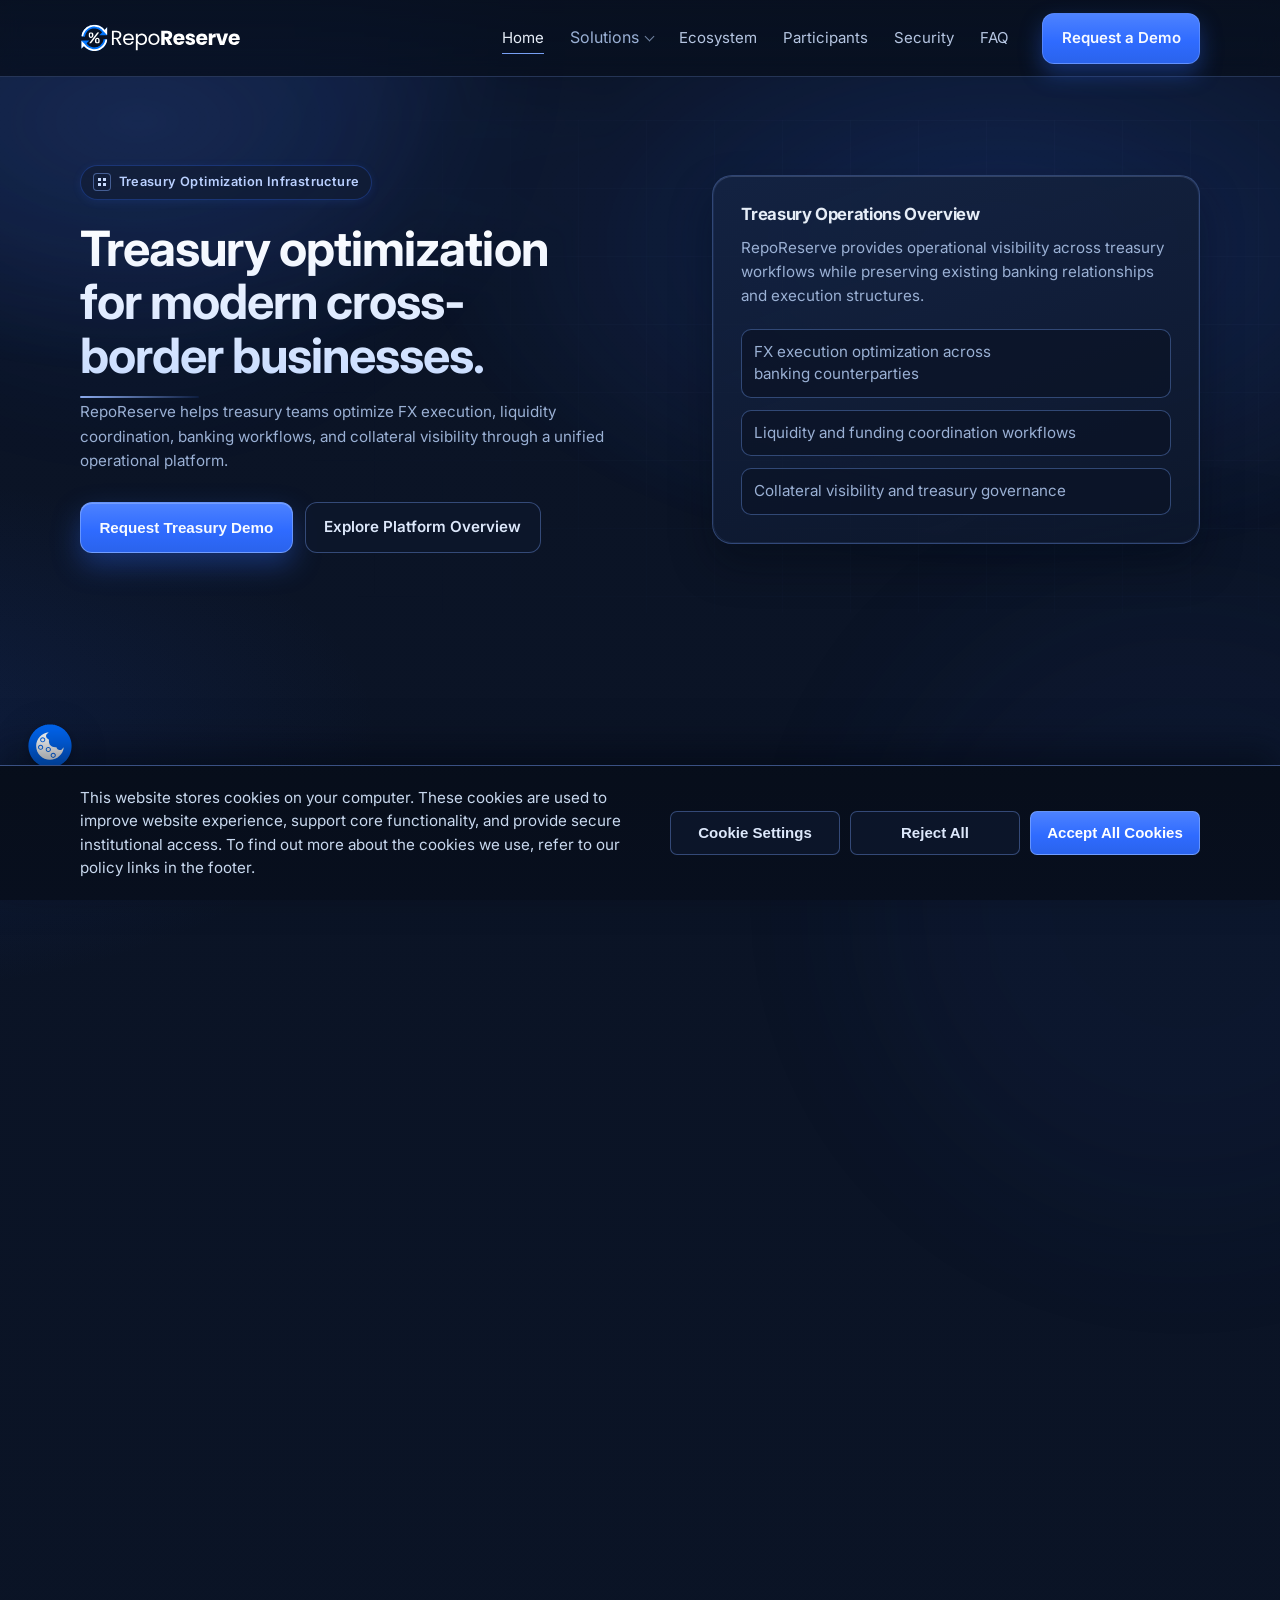
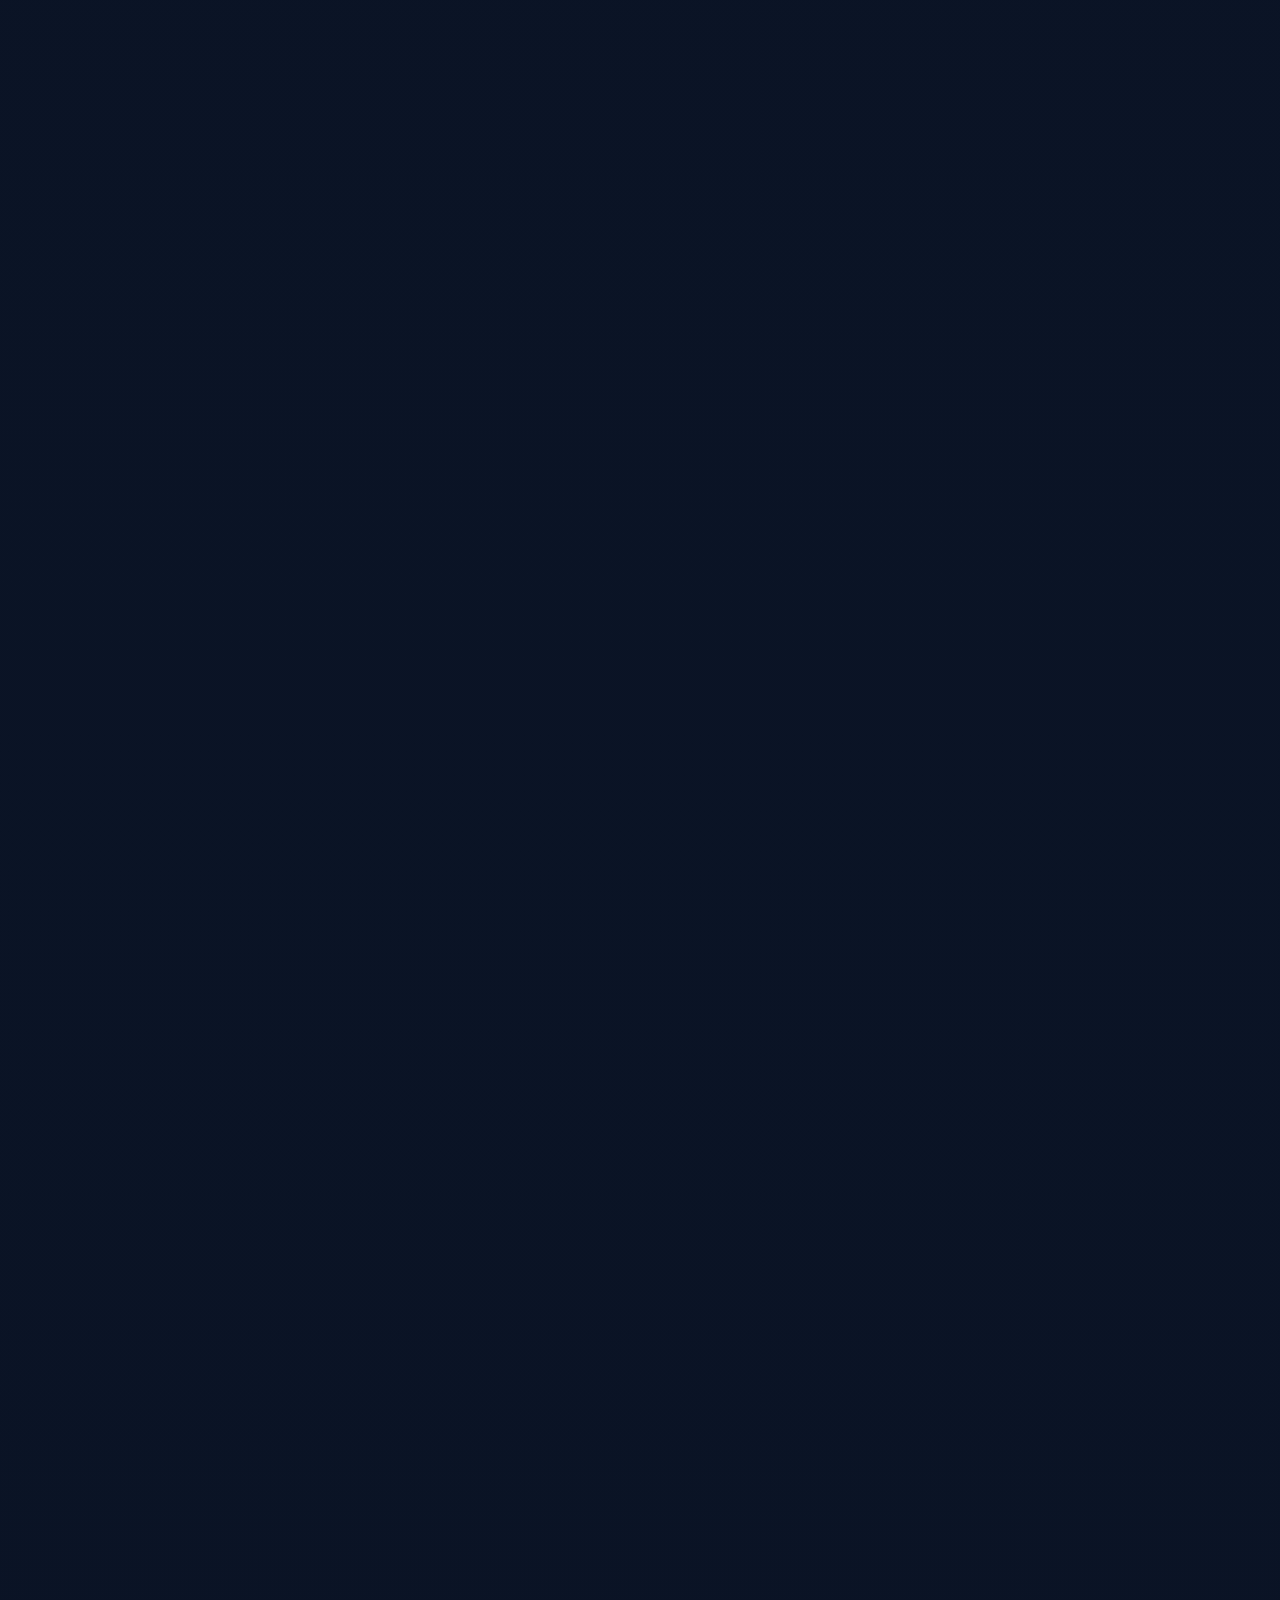
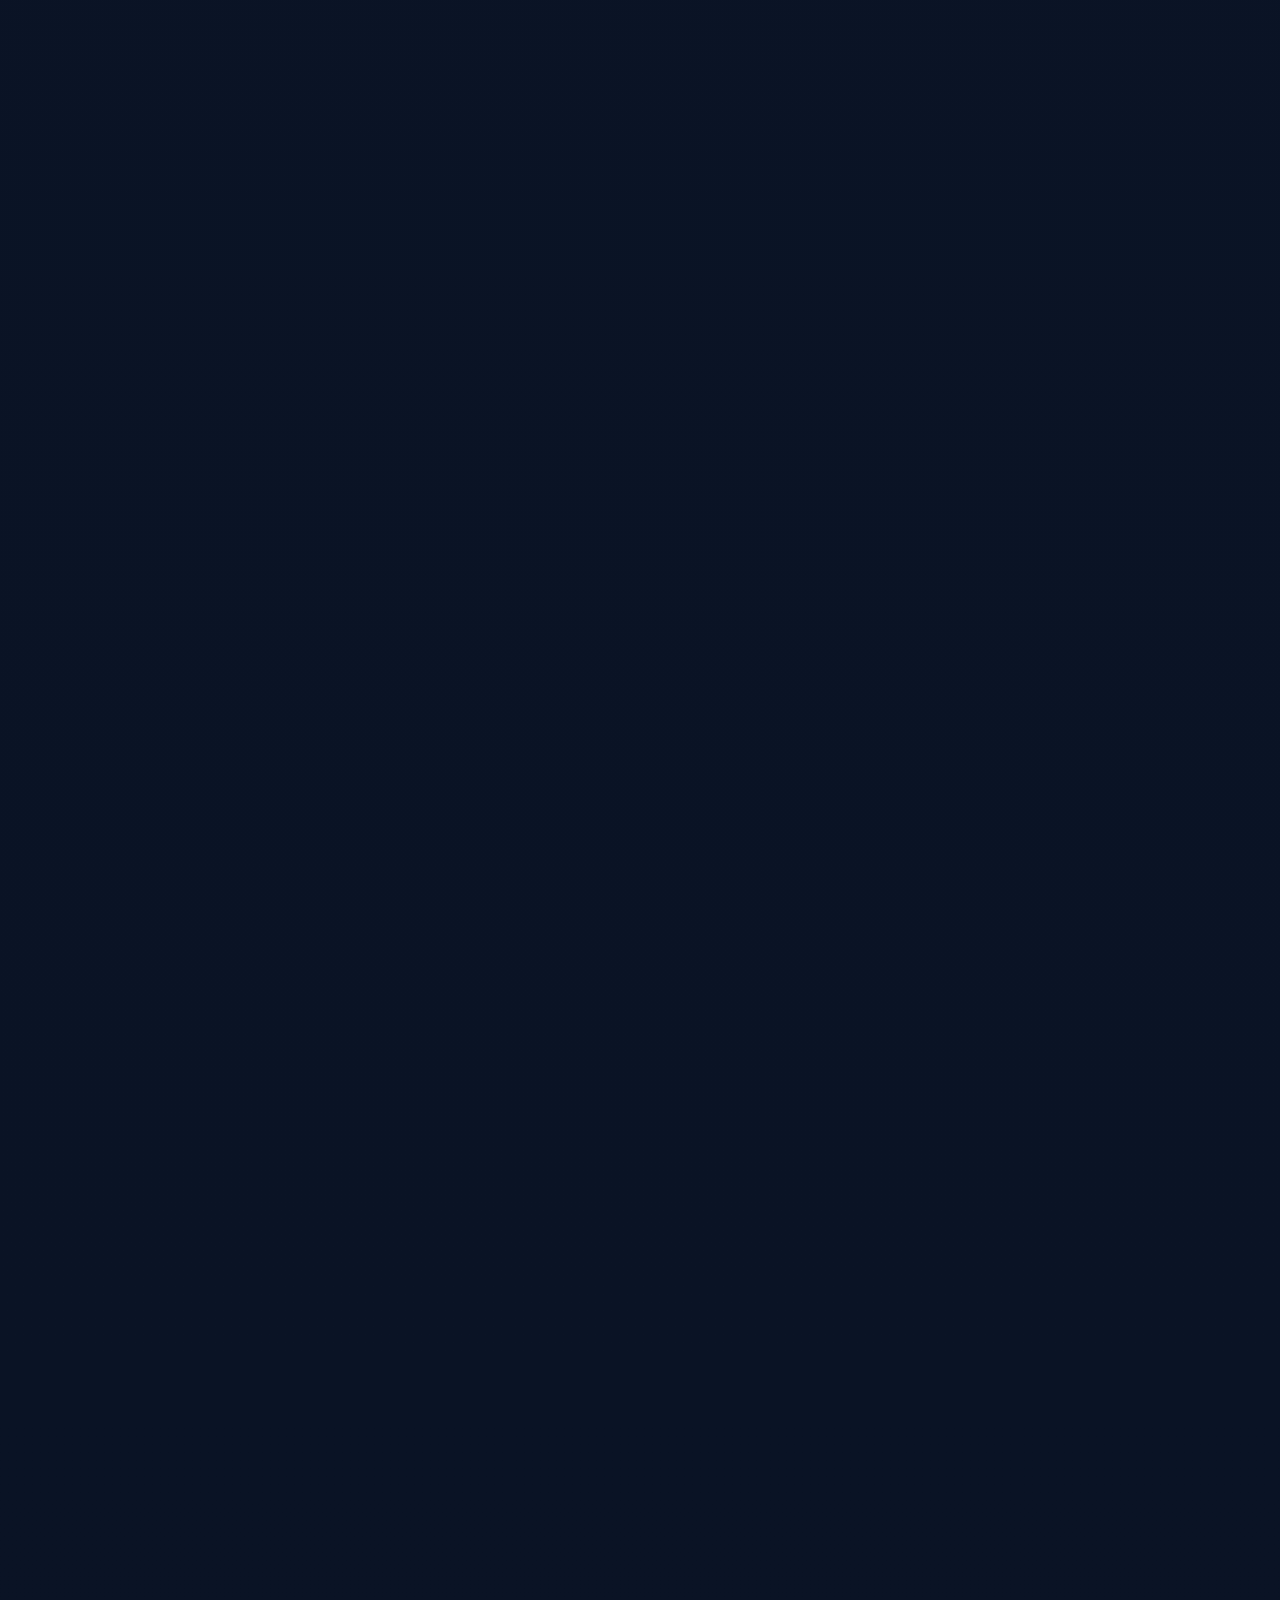
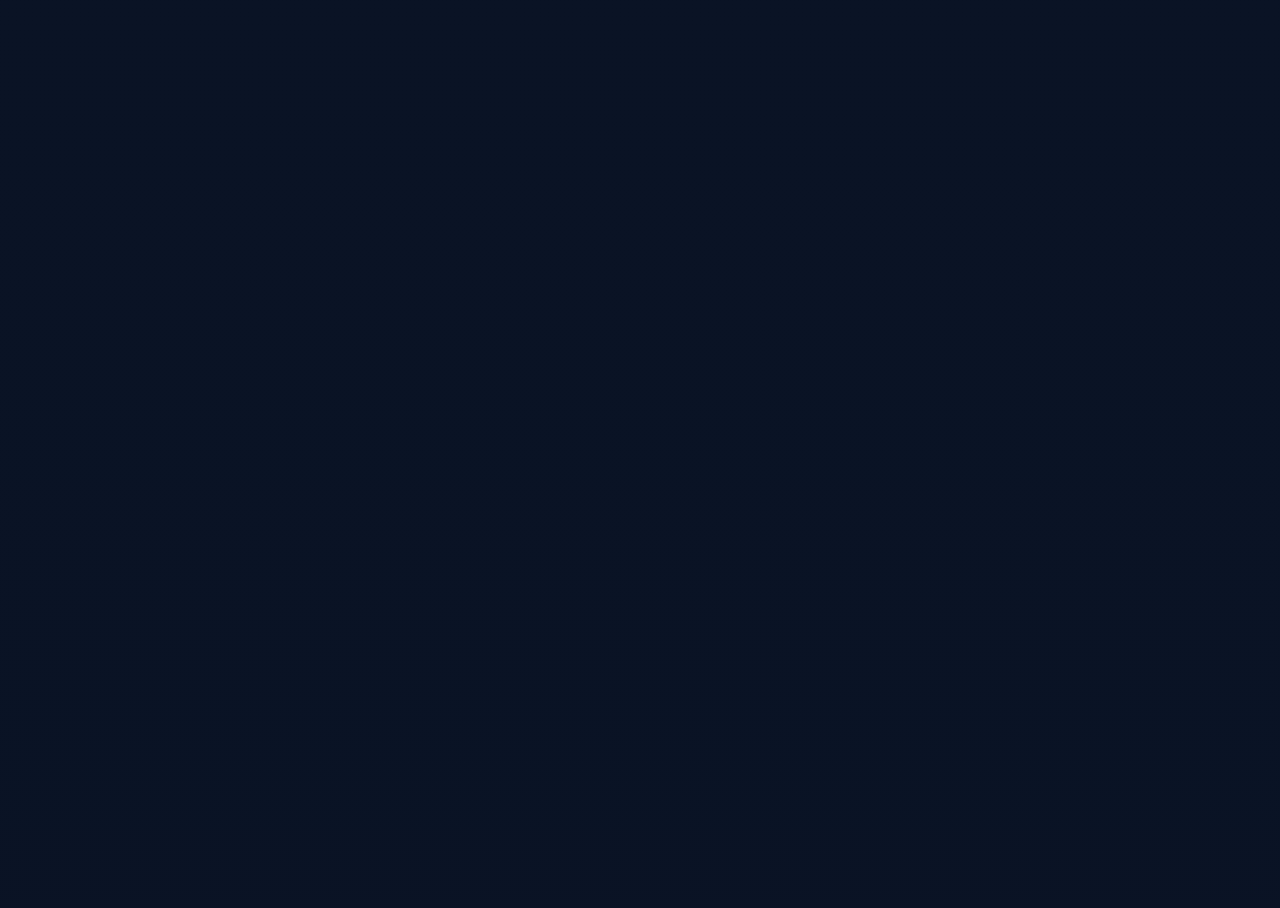
==== commit 2bc4a6e8: "Add files via upload" ====
--- a/index.html
+++ b/index.html
@@ -90,8 +90,8 @@
   <link rel="preload" as="style" href="https://fonts.googleapis.com/css2?family=Inter:wght@400;500;600;700&display=swap" />
   <link rel="stylesheet" href="https://fonts.googleapis.com/css2?family=Inter:wght@400;500;600;700&display=swap" media="print" onload="this.media='all'" />
   <noscript><link rel="stylesheet" href="https://fonts.googleapis.com/css2?family=Inter:wght@400;500;600;700&display=swap" /></noscript>
-  <link rel="preload" href="styles.css" as="style" />
-  <link rel="stylesheet" href="styles.css" />
+  <link rel="preload" href="styles.css?v=20260517f" as="style" />
+  <link rel="stylesheet" href="styles.css?v=20260517f" />
 </head>
 <body class="home-page">
   <header class="site-header">
@@ -191,39 +191,102 @@
     <section id="solutions" data-section-animate>
       <div class="container">
         <div class="section-header" data-reveal>
-          <h2>Solutions</h2>
-          <p>Treasury workflows designed for modern cross-border operations and institutional coordination.</p>
-        </div>
-        <div class="cards">
-          <article class="card" data-reveal style="--delay: 40ms;">
-            <h3>FX Optimization</h3>
-            <p>
-              Optimize FX execution across banking counterparties with improved visibility into spreads, execution
-              routes, and treasury workflows.
-            </p>
-          </article>
-          <article class="card" data-reveal style="--delay: 120ms;">
-            <h3>Liquidity Coordination</h3>
-            <p>
-              Coordinate funding decisions, treasury operations, and banking relationships through a unified
-              operational layer.
-            </p>
-          </article>
-          <article class="card" data-reveal style="--delay: 200ms;">
-            <h3>Collateral Visibility</h3>
-            <p>
-              Maintain structured oversight across collateral operations, governance workflows, and institutional
-              treasury activities.
-            </p>
-          </article>
-        </div>
-        <div class="section-page-links" data-reveal style="--delay: 260ms;">
-          <a class="section-page-link" href="solutions.html" aria-label="Explore detailed solutions page">
-            <span class="section-page-label">Detailed Page</span>
-            <span class="section-page-title">Solutions</span>
-            <span class="section-page-text">Explore treasury optimization capabilities across FX, liquidity, and collateral workflows.</span>
-            <span class="section-page-arrow" aria-hidden="true">&#8594;</span>
+          <h2>Treasury Workflows</h2>
+          <p>Operational infrastructure designed for cross-border payments, FX execution, liquidity coordination, and institutional treasury workflows.</p>
+        </div>
+        <div class="sol-grid" data-reveal style="--delay: 60ms;">
+
+          <a href="fx.html" class="sol-card">
+            <div class="sol-card-inner">
+              <div class="sol-card-top">
+                <span class="sol-card-tag">Workflow</span>
+                <h3>Import &amp; Export FX Optimization</h3>
+                <p class="sol-card-desc">Reduce currency conversion costs and improve international payment execution with better visibility into exchange rates, banking spreads, and treasury workflows for importers and exporters.</p>
+              </div>
+              <div class="sol-card-indicators">
+                <div class="sol-indicator-group">
+                  <span class="sol-indicator-label">For Importers</span>
+                  <ul class="sol-indicator-list">
+                    <li>Lower international payment costs</li>
+                    <li>Compare FX rates across banks</li>
+                    <li>Better visibility into forward pricing</li>
+                    <li>Smarter payment timing</li>
+                  </ul>
+                </div>
+                <div class="sol-indicator-group">
+                  <span class="sol-indicator-label">For Exporters</span>
+                  <ul class="sol-indicator-list">
+                    <li>Improve export conversion timing</li>
+                    <li>Better visibility into incoming payments</li>
+                    <li>Optimize FX realization workflows</li>
+                    <li>Coordinate collections across banks</li>
+                  </ul>
+                </div>
+              </div>
+              <div class="sol-card-cta">
+                <span>Explore FX Optimization</span>
+                <span class="sol-card-arrow" aria-hidden="true">&rarr;</span>
+              </div>
+            </div>
+            <svg class="sol-card-bg" viewBox="0 0 560 400" xmlns="http://www.w3.org/2000/svg" aria-hidden="true">
+              <defs>
+                <linearGradient id="sol-line-a" x1="0" y1="0" x2="1" y2="0">
+                  <stop offset="0%" stop-color="rgba(47,107,255,0)"/>
+                  <stop offset="50%" stop-color="rgba(47,107,255,0.12)"/>
+                  <stop offset="100%" stop-color="rgba(47,107,255,0)"/>
+                </linearGradient>
+              </defs>
+              <line x1="40" y1="320" x2="520" y2="320" stroke="url(#sol-line-a)" stroke-width="0.5"/>
+              <line x1="40" y1="280" x2="520" y2="280" stroke="url(#sol-line-a)" stroke-width="0.5"/>
+              <line x1="40" y1="240" x2="520" y2="240" stroke="url(#sol-line-a)" stroke-width="0.5"/>
+              <circle cx="120" cy="300" r="2" fill="rgba(47,107,255,0.15)"/>
+              <circle cx="280" cy="260" r="2" fill="rgba(47,107,255,0.15)"/>
+              <circle cx="440" cy="290" r="2" fill="rgba(47,107,255,0.15)"/>
+              <line x1="120" y1="300" x2="280" y2="260" stroke="rgba(47,107,255,0.08)" stroke-width="0.5"/>
+              <line x1="280" y1="260" x2="440" y2="290" stroke="rgba(47,107,255,0.08)" stroke-width="0.5"/>
+            </svg>
           </a>
+
+          <a href="solutions.html" class="sol-card">
+            <div class="sol-card-inner">
+              <div class="sol-card-top">
+                <span class="sol-card-tag">Infrastructure</span>
+                <h3>Collateral &amp; Liquidity Infrastructure</h3>
+                <p class="sol-card-desc">Manage liquidity operations, collateral oversight, and treasury coordination through a centralized institutional infrastructure layer.</p>
+              </div>
+              <div class="sol-card-indicators">
+                <div class="sol-indicator-group sol-indicator-group--single">
+                  <span class="sol-indicator-label">Operational Capabilities</span>
+                  <ul class="sol-indicator-list">
+                    <li>Liquidity coordination</li>
+                    <li>Treasury operation visibility</li>
+                    <li>Collateral monitoring workflows</li>
+                    <li>Institutional funding oversight</li>
+                  </ul>
+                </div>
+              </div>
+              <div class="sol-card-cta">
+                <span>Explore Treasury Infrastructure</span>
+                <span class="sol-card-arrow" aria-hidden="true">&rarr;</span>
+              </div>
+            </div>
+            <svg class="sol-card-bg" viewBox="0 0 560 400" xmlns="http://www.w3.org/2000/svg" aria-hidden="true">
+              <defs>
+                <radialGradient id="sol-grid-g" cx="50%" cy="60%" r="50%">
+                  <stop offset="0%" stop-color="rgba(47,107,255,0.06)"/>
+                  <stop offset="100%" stop-color="rgba(47,107,255,0)"/>
+                </radialGradient>
+              </defs>
+              <rect x="80" y="200" width="400" height="160" rx="4" fill="url(#sol-grid-g)"/>
+              <line x1="80" y1="240" x2="480" y2="240" stroke="rgba(47,107,255,0.06)" stroke-width="0.5"/>
+              <line x1="80" y1="280" x2="480" y2="280" stroke="rgba(47,107,255,0.06)" stroke-width="0.5"/>
+              <line x1="80" y1="320" x2="480" y2="320" stroke="rgba(47,107,255,0.06)" stroke-width="0.5"/>
+              <line x1="180" y1="200" x2="180" y2="360" stroke="rgba(47,107,255,0.05)" stroke-width="0.5"/>
+              <line x1="280" y1="200" x2="280" y2="360" stroke="rgba(47,107,255,0.05)" stroke-width="0.5"/>
+              <line x1="380" y1="200" x2="380" y2="360" stroke="rgba(47,107,255,0.05)" stroke-width="0.5"/>
+            </svg>
+          </a>
+
         </div>
       </div>
     </section>
--- a/styles.css
+++ b/styles.css
@@ -3,7 +3,7 @@
       --surface: #111c34;
       --accent: #2f6bff;
       --text: #e6edf7;
-      --muted: #a3b2cd;
+      --muted: #9ab0d4;
       --line: #223253;
       --ring: rgba(47, 107, 255, 0.35);
       --max-width: 1120px;
@@ -401,7 +401,7 @@
     }
 
     section {
-      padding: 88px 0;
+      padding: 80px 0;
     }
 
     [data-section-animate] {
@@ -409,8 +409,8 @@
     }
 
     .hero {
-      padding-top: 98px;
-      padding-bottom: 70px;
+      padding-top: 88px;
+      padding-bottom: 60px;
       position: relative;
       overflow: hidden;
       isolation: isolate;
@@ -447,7 +447,7 @@
     .hero-grid {
       display: grid;
       grid-template-columns: minmax(0, 1.1fr) minmax(0, 0.9fr);
-      gap: 44px;
+      gap: 36px;
       align-items: center;
       position: relative;
       z-index: 1;
@@ -520,7 +520,7 @@
     .hero-subtext {
       color: var(--muted);
       max-width: 61ch;
-      margin: 22px 0 32px;
+      margin: 18px 0 28px;
       font-size: 1.02rem;
     }
 
@@ -576,12 +576,12 @@
 
     .hero-panel h3 {
       font-size: 1.05rem;
-      margin-bottom: 14px;
+      margin-bottom: 12px;
     }
 
     .hero-panel p {
       margin: 0;
-      color: #b6c4df;
+      color: #9ab0d4;
       font-size: 0.96rem;
     }
 
@@ -597,7 +597,7 @@
       border: 1px solid #273a63;
       border-radius: 10px;
       padding: 11px 12px;
-      color: #d5e2f7;
+      color: #9ab0d4;
       font-size: 0.92rem;
       background: rgba(10, 17, 34, 0.5);
       transition: border-color 0.25s ease;
@@ -799,15 +799,15 @@
     }
 
     .trust {
-      padding-top: 28px;
-      padding-bottom: 76px;
+      padding-top: 20px;
+      padding-bottom: 56px;
     }
 
     .trust-box {
       border: 1px solid rgba(47, 107, 255, 0.2);
       border-radius: var(--radius);
       background: linear-gradient(135deg, rgba(17, 28, 52, 0.7), rgba(13, 23, 44, 0.55));
-      padding: 32px 28px;
+      padding: 26px 28px;
       text-align: center;
       position: relative;
       overflow: hidden;
@@ -822,7 +822,7 @@
     }
 
     .trust-box {
-      color: #cad7ee;
+      color: #9ab0d4;
       font-size: 1.05rem;
       max-width: 1140px;
       margin: 0 auto;
@@ -831,12 +831,12 @@
 
     .section-header {
       max-width: 740px;
-      margin-bottom: 32px;
+      margin-bottom: 28px;
     }
 
     .section-header h2 {
-      font-size: clamp(1.5rem, 2.8vw, 2.2rem);
-      margin-bottom: 14px;
+      font-size: clamp(1.4rem, 2.4vw, 1.9rem);
+      margin-bottom: 12px;
     }
 
     .section-header p {
@@ -845,7 +845,7 @@
     }
 
     .section-page-links {
-      margin-top: 22px;
+      margin-top: 20px;
       display: grid;
       grid-template-columns: repeat(auto-fit, minmax(260px, 1fr));
       gap: 12px;
@@ -873,7 +873,7 @@
       font-weight: 700;
       letter-spacing: 0.075em;
       text-transform: uppercase;
-      color: #8fa9d8;
+      color: #7a90b8;
       line-height: 1.2;
     }
 
@@ -882,7 +882,7 @@
       grid-row: 2;
       font-size: 1rem;
       font-weight: 700;
-      color: #e4edfd;
+      color: #eaf1ff;
       line-height: 1.25;
     }
 
@@ -890,7 +890,7 @@
       grid-column: 1;
       grid-row: 3;
       font-size: 0.9rem;
-      color: #b8c9e4;
+      color: #9ab0d4;
       line-height: 1.45;
     }
 
@@ -898,7 +898,7 @@
       grid-column: 2;
       grid-row: 1 / span 3;
       align-self: center;
-      color: #b6cbf3;
+      color: #9ab0d4;
       font-size: 1.08rem;
       transition: transform 0.24s ease, color 0.24s ease;
     }
@@ -1113,7 +1113,12 @@
     }
 
     .home-page #solutions .section-header {
-      max-width: min(100%, 920px);
+      max-width: none;
+      margin-bottom: 28px;
+    }
+
+    .home-page #solutions .section-header h2 {
+      font-size: clamp(1.35rem, 2.2vw, 1.75rem);
     }
 
     .home-page #security .section-header {
@@ -1121,8 +1126,8 @@
     }
 
     .home-page #solutions .section-header p {
-      max-width: 82ch;
-      line-height: 1.56;
+      max-width: none;
+      line-height: 1.55;
       text-wrap: balance;
     }
 
@@ -2022,12 +2027,12 @@
     }
 
     #ecosystem {
-      padding-top: 74px;
-      padding-bottom: 74px;
+      padding-top: 64px;
+      padding-bottom: 64px;
     }
 
     #ecosystem .section-header {
-      margin-bottom: 24px;
+      margin-bottom: 22px;
     }
 
     .ecosystem-mobile {
@@ -2304,7 +2309,7 @@
     .security-card {
       border: 1px solid #293c64;
       border-radius: var(--radius);
-      padding: 26px;
+      padding: 24px;
       background: linear-gradient(180deg, rgba(13, 21, 38, 0.75), rgba(11, 19, 34, 0.6));
       transition: border-color 0.32s ease, transform 0.32s var(--ease-premium), box-shadow 0.32s ease;
     }
@@ -2322,7 +2327,7 @@
 
     .security-card p {
       margin: 0;
-      color: #b6c4df;
+      color: #9ab0d4;
       font-size: 0.94rem;
     }
 
@@ -2469,7 +2474,7 @@
 
     .engagement-panel p {
       margin: 0;
-      color: #bccce6;
+      color: #9ab0d4;
       max-width: 56ch;
     }
 
@@ -2484,7 +2489,7 @@
     .engagement-principles li {
       border: 1px solid rgba(46, 65, 104, 0.88);
       background: rgba(12, 21, 40, 0.58);
-      color: #b8c9e5;
+      color: #9ab0d4;
       border-radius: 10px;
       padding: 10px 12px;
       font-size: 0.92rem;
@@ -2560,7 +2565,7 @@
 
     .step-content p {
       margin: 8px 0 0;
-      color: #b9c8e2;
+      color: #9ab0d4;
       font-size: 0.92rem;
       max-width: 58ch;
     }
@@ -2615,7 +2620,7 @@
 
     .leader-role {
       margin: 6px 0 0;
-      color: #bdd2ff;
+      color: #7a90b8;
       font-size: 0.89rem;
       font-weight: 600;
       text-transform: uppercase;
@@ -2624,7 +2629,7 @@
 
     .leader-card p {
       margin: 0;
-      color: #bdcae1;
+      color: #9ab0d4;
       max-width: 64ch;
       font-size: 0.95rem;
     }
@@ -2668,7 +2673,7 @@
 
     .leadership-note p {
       margin: 0;
-      color: #bbcae4;
+      color: #9ab0d4;
       font-size: 0.94rem;
       max-width: 52ch;
     }
@@ -2680,12 +2685,24 @@
       align-items: start;
     }
 
+    #security {
+      padding: 64px 0;
+    }
+
+    #engagement {
+      padding: 64px 0;
+    }
+
+    #leadership {
+      padding: 56px 0;
+    }
+
     #faq {
-      padding-bottom: 44px;
+      padding-bottom: 40px;
     }
 
     #contact {
-      padding-top: 42px;
+      padding-top: 36px;
     }
 
     .faq-main-header {
@@ -2714,7 +2731,7 @@
 
     .faq-intro-card p {
       margin: 0 0 16px;
-      color: #b9c8e2;
+      color: #9ab0d4;
       font-size: 0.94rem;
     }
 
@@ -2729,12 +2746,12 @@
     .faq-trust-card h3 {
       margin: 0 0 9px;
       font-size: 1rem;
-      color: #e4edff;
+      color: #eaf1ff;
     }
 
     .faq-trust-card p {
       margin: 0;
-      color: #b4c5df;
+      color: #9ab0d4;
       font-size: 0.93rem;
       line-height: 1.58;
     }
@@ -2750,7 +2767,7 @@
       border: 1px solid rgba(73, 103, 164, 0.72);
       border-radius: 999px;
       background: rgba(10, 19, 36, 0.66);
-      color: #bed0ec;
+      color: #7a90b8;
       padding: 0.42rem 0.62rem;
       font-size: 0.78rem;
       font-weight: 600;
@@ -2796,7 +2813,7 @@
     }
 
     .faq-nav-label {
-      color: #91aee0;
+      color: #7a90b8;
       font-size: 0.76rem;
       font-weight: 700;
       letter-spacing: 0.14em;
@@ -2804,14 +2821,14 @@
     }
 
     .faq-nav-title {
-      color: #e4edff;
+      color: #eaf1ff;
       font-size: 1.02rem;
       font-weight: 700;
       letter-spacing: -0.01em;
     }
 
     .faq-nav-text {
-      color: #b4c5df;
+      color: #9ab0d4;
       font-size: 0.92rem;
       line-height: 1.56;
       padding-right: 28px;
@@ -2821,7 +2838,7 @@
       position: absolute;
       right: 18px;
       bottom: 18px;
-      color: #cfe0ff;
+      color: #9ab0d4;
       font-size: 1rem;
       transform: translateX(0);
       transition: transform 0.24s ease, color 0.24s ease;
@@ -2893,7 +2910,7 @@
 
     details p {
       margin: 10px 0 2px;
-      color: #bbcae3;
+      color: #9ab0d4;
       font-size: 0.95rem;
       max-width: 70ch;
     }
@@ -2901,7 +2918,7 @@
     .cta-wrap {
       border: 1px solid rgba(47, 107, 255, 0.25);
       border-radius: calc(var(--radius) + 6px);
-      padding: 52px 40px;
+      padding: 44px 40px;
       text-align: center;
       background:
         radial-gradient(600px 220px at 50% -20%, rgba(47, 107, 255, 0.38), transparent 70%),
@@ -3473,7 +3490,7 @@
       overflow: hidden;
       border-top: 1px solid rgba(94, 126, 197, 0.45);
       padding: 40px 0 44px;
-      color: #9bb0d2;
+      color: #9ab0d4;
       background: linear-gradient(180deg, rgba(8, 15, 30, 0.97), rgba(5, 10, 22, 0.985));
       box-shadow:
         0 -18px 36px rgba(2, 7, 16, 0.45),
@@ -3506,7 +3523,7 @@
     }
 
     .footer-brand {
-      color: #b7c8e3;
+      color: #9ab0d4;
     }
 
     .footer-title {
@@ -3532,13 +3549,13 @@
     }
 
     .footer-subtitle {
-      color: #c4d4ee;
+      color: #9ab0d4;
       margin-bottom: 12px;
       font-weight: 500;
     }
 
     .footer-heading {
-      color: #d8e5fa;
+      color: #eaf1ff;
       font-weight: 600;
       margin-bottom: 8px;
       font-size: 0.9rem;
@@ -3559,7 +3576,7 @@
 
     .footer-list a,
     .footer-list span {
-      color: #9fb4d8;
+      color: #9ab0d4;
       transition: color 0.22s ease;
     }
 
@@ -3573,7 +3590,7 @@
       margin-top: 10px;
       padding-top: 16px;
       border-top: 1px solid rgba(62, 85, 132, 0.72);
-      color: #adc0de;
+      color: #9ab0d4;
     }
 
     .footer-legal {
@@ -3584,18 +3601,18 @@
       align-items: center;
       flex-wrap: wrap;
       gap: 8px 14px;
-      color: #95acd0;
+      color: #7a90b8;
       font-size: 0.9rem;
     }
 
     .footer-legal a {
-      color: #c2d6f8;
+      color: #9ab0d4;
     }
 
     .footer-cookie-settings {
       background: transparent;
       border: 1px solid #3a527f;
-      color: #b6caeb;
+      color: #9ab0d4;
       border-radius: 8px;
       padding: 0.34rem 0.68rem;
       font-size: 0.82rem;
@@ -3613,7 +3630,7 @@
 
     .footer-copy {
       grid-column: 1 / -1;
-      color: #8ea4c7;
+      color: #7a90b8;
       font-size: 0.89rem;
     }
 
@@ -3628,7 +3645,7 @@
     }
 
     .footer-disclosures-title {
-      color: #d7e4fa;
+      color: #eaf1ff;
       font-size: 0.95rem;
       font-weight: 600;
       letter-spacing: 0.01em;
@@ -3640,7 +3657,7 @@
 
     .footer-disclosures-content p {
       margin: 0 0 12px;
-      color: #b9cae6;
+      color: #9ab0d4;
       font-size: 0.93rem;
       line-height: 1.58;
       max-width: 96ch;
@@ -3649,7 +3666,7 @@
     .footer-footnotes {
       margin: 0;
       padding-left: 18px;
-      color: #a9bddf;
+      color: #7a90b8;
       display: grid;
       gap: 10px;
       font-size: 0.92rem;
@@ -3662,7 +3679,7 @@
     }
 
     .footer-disclosures a {
-      color: #c2d6f8;
+      color: #9ab0d4;
       text-decoration: underline;
       text-underline-offset: 2px;
     }
@@ -5430,6 +5447,9 @@
       .nav-dropdown.open .nav-dropdown-menu {
         display: grid;
         gap: 2px;
+        transform: none !important;
+        opacity: 1 !important;
+        pointer-events: auto !important;
         animation: dropdown-mobile-in 0.2s var(--ease-premium) both;
       }
 
@@ -5906,6 +5926,1258 @@
       }
     }
 
+    /* ── Solutions Workflow Cards ── */
+
+    .sol-grid {
+      display: grid;
+      grid-template-columns: 1fr 1fr;
+      gap: 24px;
+    }
+
+    .sol-card {
+      position: relative;
+      overflow: hidden;
+      border: 1px solid rgba(36, 54, 90, 0.45);
+      border-radius: var(--radius);
+      background: linear-gradient(170deg, rgba(16, 27, 52, 0.96), rgba(11, 20, 38, 0.94));
+      text-decoration: none;
+      color: inherit;
+      display: block;
+      cursor: pointer;
+      transition:
+        border-color 0.42s var(--ease-premium),
+        box-shadow 0.42s var(--ease-premium),
+        transform 0.42s var(--ease-premium),
+        background 0.42s ease;
+    }
+
+    .sol-card::after {
+      content: "";
+      position: absolute;
+      inset: 0;
+      border-radius: inherit;
+      background: radial-gradient(
+        600px 300px at var(--sol-mx, 50%) var(--sol-my, 0%),
+        rgba(47, 107, 255, 0.06),
+        transparent 70%
+      );
+      opacity: 0;
+      transition: opacity 0.4s ease;
+      pointer-events: none;
+      z-index: 1;
+    }
+
+    .sol-card:hover::after {
+      opacity: 1;
+    }
+
+    .sol-card:hover {
+      border-color: rgba(47, 107, 255, 0.38);
+      box-shadow:
+        0 20px 48px rgba(2, 6, 14, 0.5),
+        0 0 32px rgba(47, 107, 255, 0.08),
+        inset 0 1px 0 rgba(47, 107, 255, 0.12);
+      transform: translateY(-4px);
+      background: linear-gradient(170deg, rgba(18, 30, 58, 0.98), rgba(13, 23, 42, 0.96));
+    }
+
+    .sol-card-inner {
+      position: relative;
+      z-index: 2;
+      padding: 32px 34px 28px;
+      display: flex;
+      flex-direction: column;
+      gap: 22px;
+      min-height: auto;
+    }
+
+    .sol-card-bg {
+      position: absolute;
+      bottom: 0;
+      left: 0;
+      width: 100%;
+      height: auto;
+      z-index: 1;
+      pointer-events: none;
+      opacity: 0.6;
+      transition: opacity 0.4s ease;
+    }
+
+    .sol-card:hover .sol-card-bg {
+      opacity: 1;
+    }
+
+    .sol-card-tag {
+      display: inline-block;
+      font-size: 0.7rem;
+      font-weight: 600;
+      text-transform: uppercase;
+      letter-spacing: 0.12em;
+      color: #7a90b8;
+      border: 1px solid rgba(36, 54, 90, 0.5);
+      border-radius: 4px;
+      padding: 4px 12px;
+      width: fit-content;
+    }
+
+    .sol-card-top {
+      display: flex;
+      flex-direction: column;
+      gap: 12px;
+    }
+
+    .sol-card-top h3 {
+      font-size: 1.35rem;
+      font-weight: 700;
+      color: #eaf1ff;
+      letter-spacing: -0.025em;
+      line-height: 1.25;
+      margin: 0;
+    }
+
+    .sol-card-desc {
+      font-size: 0.92rem;
+      line-height: 1.6;
+      color: #9ab0d4;
+      margin: 0;
+      max-width: none;
+    }
+
+    .sol-card-indicators {
+      display: flex;
+      gap: 24px;
+      flex: 1;
+    }
+
+    .sol-indicator-group {
+      flex: 1;
+    }
+
+    .sol-indicator-group--single {
+      max-width: 320px;
+    }
+
+    .sol-indicator-label {
+      display: block;
+      font-size: 0.72rem;
+      font-weight: 600;
+      text-transform: uppercase;
+      letter-spacing: 0.1em;
+      color: #7a90b8;
+      margin-bottom: 12px;
+      padding-bottom: 8px;
+      border-bottom: 1px solid rgba(36, 54, 90, 0.35);
+    }
+
+    .sol-indicator-list {
+      list-style: none;
+      margin: 0;
+      padding: 0;
+      display: flex;
+      flex-direction: column;
+      gap: 8px;
+    }
+
+    .sol-indicator-list li {
+      display: flex;
+      align-items: center;
+      gap: 11px;
+      font-size: 0.85rem;
+      color: #9ab0d4;
+      line-height: 1.45;
+    }
+
+    .sol-indicator-list li::before {
+      content: "";
+      width: 5px;
+      height: 5px;
+      border-radius: 50%;
+      background: #7a90b8;
+      flex-shrink: 0;
+    }
+
+    #solutions {
+      padding: 56px 0 64px;
+    }
+
+    .sol-card-cta {
+      display: flex;
+      align-items: center;
+      gap: 10px;
+      font-size: 0.88rem;
+      font-weight: 600;
+      color: #9ab0d4;
+      letter-spacing: 0.01em;
+      padding: 10px 0 2px;
+      border-top: 1px solid rgba(36, 54, 90, 0.35);
+      margin-top: auto;
+      transition: gap 0.38s var(--ease-premium);
+    }
+
+    .sol-card:hover .sol-card-cta {
+      gap: 14px;
+    }
+
+    .sol-card-arrow {
+      font-size: 1.1rem;
+      display: inline-flex;
+      transition: transform 0.38s var(--ease-premium);
+    }
+
+    .sol-card:hover .sol-card-arrow {
+      transform: translateX(6px);
+    }
+
+    @media (max-width: 980px) {
+      .sol-grid {
+        grid-template-columns: 1fr;
+        gap: 20px;
+      }
+
+      .sol-card-inner {
+        min-height: auto;
+        padding: 36px 32px 30px;
+      }
+    }
+
+    @media (max-width: 600px) {
+      .sol-card-inner {
+        padding: 30px 24px 26px;
+        gap: 24px;
+      }
+
+      .sol-card-top h3 {
+        font-size: 1.25rem;
+      }
+
+      .sol-card-desc {
+        font-size: 0.9rem;
+      }
+
+      .sol-card-indicators {
+        flex-direction: column;
+        gap: 20px;
+      }
+
+      .sol-indicator-group--single {
+        max-width: 100%;
+      }
+
+      .sol-indicator-list li {
+        font-size: 0.86rem;
+      }
+    }
+
+    /* ── FX Optimization Engine ── */
+
+    .fxe-capabilities {
+      display: grid;
+      grid-template-columns: repeat(3, 1fr);
+      gap: 20px;
+      margin-bottom: 40px;
+    }
+
+    .fxe-card {
+      position: relative;
+      overflow: hidden;
+      border: 1px solid #24365a;
+      border-radius: var(--radius);
+      background: linear-gradient(180deg, rgba(17, 28, 52, 0.95), rgba(17, 28, 52, 0.75));
+      padding: 32px 28px 28px;
+      transition: transform 0.32s var(--ease-premium), border-color 0.32s ease, box-shadow 0.32s ease;
+    }
+
+    .fxe-card:hover {
+      transform: translateY(-4px);
+      border-color: rgba(47, 107, 255, 0.35);
+      box-shadow:
+        0 16px 40px rgba(2, 6, 14, 0.35),
+        0 0 20px rgba(47, 107, 255, 0.06);
+    }
+
+    .fxe-card-indicator {
+      position: absolute;
+      top: 0;
+      left: 0;
+      right: 0;
+      height: 2px;
+      background: linear-gradient(90deg, transparent, rgba(47, 107, 255, 0.5), transparent);
+      opacity: 0;
+      transition: opacity 0.32s ease;
+    }
+
+    .fxe-card:hover .fxe-card-indicator {
+      opacity: 1;
+    }
+
+    .fxe-card h3 {
+      font-size: 1.05rem;
+      font-weight: 600;
+      color: #e4edff;
+      margin-bottom: 10px;
+      letter-spacing: -0.01em;
+    }
+
+    .fxe-card p {
+      font-size: 0.9rem;
+      line-height: 1.6;
+      color: rgba(180, 200, 240, 0.72);
+      margin: 0;
+    }
+
+    /* Routing comparison */
+
+    .fxe-routing {
+      border: 1px solid rgba(36, 54, 90, 0.7);
+      border-radius: var(--radius);
+      background: linear-gradient(180deg, rgba(14, 23, 44, 0.92), rgba(11, 20, 38, 0.88));
+      padding: 32px;
+      margin-bottom: 0;
+    }
+
+    .fxe-routing-header {
+      display: flex;
+      align-items: baseline;
+      gap: 16px;
+      margin-bottom: 28px;
+      padding-bottom: 16px;
+      border-bottom: 1px solid rgba(36, 54, 90, 0.5);
+    }
+
+    .fxe-routing-label {
+      font-size: 0.82rem;
+      font-weight: 600;
+      text-transform: uppercase;
+      letter-spacing: 0.08em;
+      color: var(--accent);
+    }
+
+    .fxe-routing-meta {
+      font-size: 0.78rem;
+      color: rgba(150, 175, 220, 0.5);
+      letter-spacing: 0.02em;
+    }
+
+    .fxe-routing-grid {
+      display: grid;
+      grid-template-columns: 1fr auto 1fr;
+      gap: 24px;
+      align-items: start;
+    }
+
+    .fxe-route {
+      padding: 0;
+    }
+
+    .fxe-route-tag {
+      display: inline-block;
+      font-size: 0.72rem;
+      font-weight: 600;
+      text-transform: uppercase;
+      letter-spacing: 0.1em;
+      color: rgba(180, 200, 240, 0.6);
+      border: 1px solid rgba(36, 54, 90, 0.6);
+      border-radius: 4px;
+      padding: 4px 10px;
+      margin-bottom: 18px;
+    }
+
+    .fxe-route-tag-optimized {
+      color: rgba(80, 200, 160, 0.9);
+      border-color: rgba(80, 200, 160, 0.25);
+      background: rgba(80, 200, 160, 0.06);
+    }
+
+    .fxe-route-flow {
+      display: flex;
+      align-items: center;
+      gap: 0;
+      margin-bottom: 16px;
+    }
+
+    .fxe-route-node {
+      display: inline-flex;
+      align-items: center;
+      justify-content: center;
+      min-width: 52px;
+      height: 38px;
+      padding: 0 14px;
+      border: 1px solid rgba(47, 107, 255, 0.3);
+      border-radius: 6px;
+      background: rgba(47, 107, 255, 0.08);
+      font-size: 0.82rem;
+      font-weight: 700;
+      letter-spacing: 0.06em;
+      color: #c8dcff;
+      flex-shrink: 0;
+    }
+
+    .fxe-route-node-end {
+      border-color: rgba(47, 107, 255, 0.45);
+      background: rgba(47, 107, 255, 0.14);
+      color: #e4edff;
+    }
+
+    .fxe-route-node-mid {
+      border-color: rgba(80, 200, 160, 0.35);
+      background: rgba(80, 200, 160, 0.08);
+      color: rgba(160, 230, 200, 0.9);
+    }
+
+    .fxe-route-connector {
+      display: inline-flex;
+      align-items: center;
+      flex: 1;
+      min-width: 32px;
+      padding: 0 4px;
+      position: relative;
+    }
+
+    .fxe-route-line {
+      display: block;
+      flex: 1;
+      height: 1px;
+      background: linear-gradient(90deg, rgba(47, 107, 255, 0.15), rgba(47, 107, 255, 0.35));
+    }
+
+    .fxe-route-arrow {
+      display: block;
+      width: 0;
+      height: 0;
+      border-top: 4px solid transparent;
+      border-bottom: 4px solid transparent;
+      border-left: 6px solid rgba(47, 107, 255, 0.4);
+      flex-shrink: 0;
+    }
+
+    .fxe-route-desc {
+      font-size: 0.82rem;
+      line-height: 1.55;
+      color: rgba(150, 175, 220, 0.55);
+      margin: 0;
+    }
+
+    .fxe-routing-divider {
+      display: flex;
+      align-items: center;
+      justify-content: center;
+      align-self: center;
+      padding-top: 18px;
+    }
+
+    .fxe-routing-divider span {
+      display: inline-flex;
+      align-items: center;
+      justify-content: center;
+      width: 36px;
+      height: 36px;
+      border-radius: 50%;
+      border: 1px solid rgba(36, 54, 90, 0.6);
+      background: rgba(14, 23, 44, 0.9);
+      font-size: 0.72rem;
+      font-weight: 600;
+      text-transform: uppercase;
+      letter-spacing: 0.06em;
+      color: rgba(150, 175, 220, 0.45);
+    }
+
+    /* Flow strip */
+
+    .fxe-flow-strip {
+      display: flex;
+      align-items: center;
+      justify-content: center;
+      gap: 0;
+      padding: 8px 0;
+    }
+
+    .fxe-flow-step {
+      display: flex;
+      flex-direction: column;
+      align-items: center;
+      gap: 8px;
+      padding: 20px 16px;
+      border: 1px solid rgba(36, 54, 90, 0.5);
+      border-radius: var(--radius);
+      background: linear-gradient(180deg, rgba(17, 28, 52, 0.8), rgba(14, 23, 44, 0.7));
+      min-width: 140px;
+      transition: border-color 0.28s ease, transform 0.28s var(--ease-premium), box-shadow 0.28s ease;
+    }
+
+    .fxe-flow-step:hover {
+      transform: translateY(-3px);
+      border-color: rgba(47, 107, 255, 0.3);
+      box-shadow: 0 12px 28px rgba(2, 6, 14, 0.3);
+    }
+
+    .fxe-flow-index {
+      font-size: 0.68rem;
+      font-weight: 700;
+      letter-spacing: 0.1em;
+      color: var(--accent);
+      opacity: 0.7;
+    }
+
+    .fxe-flow-title {
+      font-size: 0.82rem;
+      font-weight: 600;
+      color: #c8dcff;
+      text-align: center;
+      letter-spacing: -0.01em;
+    }
+
+    .fxe-flow-connector {
+      display: inline-block;
+      width: 28px;
+      height: 1px;
+      background: linear-gradient(90deg, rgba(47, 107, 255, 0.12), rgba(47, 107, 255, 0.28), rgba(47, 107, 255, 0.12));
+      flex-shrink: 0;
+    }
+
+    /* FX CTA overrides */
+
+    .fxe-cta {
+      border-color: rgba(36, 54, 90, 0.5);
+    }
+
+    /* ── 1. FX Execution Impact ── */
+
+    .fxe-impact-grid {
+      display: grid;
+      grid-template-columns: 1fr auto 1fr;
+      gap: 0;
+      border: 1px solid rgba(36, 54, 90, 0.6);
+      border-radius: var(--radius);
+      background: linear-gradient(180deg, rgba(14, 23, 44, 0.92), rgba(11, 20, 38, 0.88));
+      overflow: hidden;
+    }
+
+    .fxe-impact-col {
+      padding: 32px 28px;
+    }
+
+    .fxe-impact-label {
+      font-size: 0.72rem;
+      font-weight: 600;
+      text-transform: uppercase;
+      letter-spacing: 0.1em;
+      color: rgba(180, 200, 240, 0.5);
+      margin-bottom: 22px;
+    }
+
+    .fxe-impact-label--optimized {
+      color: var(--accent);
+    }
+
+    .fxe-impact-list {
+      list-style: none;
+      margin: 0;
+      padding: 0;
+      display: flex;
+      flex-direction: column;
+      gap: 14px;
+    }
+
+    .fxe-impact-list li {
+      display: flex;
+      align-items: center;
+      gap: 12px;
+      font-size: 0.88rem;
+      color: rgba(200, 220, 255, 0.78);
+      line-height: 1.45;
+    }
+
+    .fxe-impact-icon {
+      width: 6px;
+      height: 6px;
+      border-radius: 50%;
+      flex-shrink: 0;
+    }
+
+    .fxe-impact-icon--legacy {
+      background: rgba(150, 170, 210, 0.3);
+    }
+
+    .fxe-impact-icon--optimized {
+      background: var(--accent);
+      box-shadow: 0 0 6px rgba(47, 107, 255, 0.3);
+    }
+
+    .fxe-impact-col--optimized li {
+      color: rgba(220, 233, 255, 0.9);
+    }
+
+    .fxe-impact-divider {
+      display: flex;
+      align-items: center;
+      justify-content: center;
+      width: 1px;
+      background: rgba(36, 54, 90, 0.5);
+      position: relative;
+    }
+
+    .fxe-impact-divider span {
+      position: absolute;
+      width: 1px;
+      height: 60px;
+      background: linear-gradient(180deg, transparent, rgba(47, 107, 255, 0.3), transparent);
+    }
+
+    /* ── 2. Treasury Participants ── */
+
+    .fxe-participants {
+      display: grid;
+      grid-template-columns: repeat(5, 1fr);
+      gap: 16px;
+    }
+
+    .fxe-participant {
+      position: relative;
+      overflow: hidden;
+      border: 1px solid rgba(36, 54, 90, 0.5);
+      border-radius: var(--radius);
+      background: linear-gradient(180deg, rgba(17, 28, 52, 0.88), rgba(14, 23, 44, 0.75));
+      padding: 26px 22px 22px;
+      transition: transform 0.32s var(--ease-premium), border-color 0.32s ease, box-shadow 0.32s ease;
+    }
+
+    .fxe-participant:hover {
+      transform: translateY(-3px);
+      border-color: rgba(47, 107, 255, 0.28);
+      box-shadow: 0 14px 32px rgba(2, 6, 14, 0.3), 0 0 16px rgba(47, 107, 255, 0.04);
+    }
+
+    .fxe-participant-marker {
+      width: 4px;
+      height: 4px;
+      border-radius: 50%;
+      background: var(--accent);
+      opacity: 0.5;
+      margin-bottom: 16px;
+      transition: opacity 0.28s ease, box-shadow 0.28s ease;
+    }
+
+    .fxe-participant:hover .fxe-participant-marker {
+      opacity: 1;
+      box-shadow: 0 0 8px rgba(47, 107, 255, 0.4);
+    }
+
+    .fxe-participant h3 {
+      font-size: 0.92rem;
+      font-weight: 600;
+      color: #e4edff;
+      margin-bottom: 8px;
+      letter-spacing: -0.01em;
+    }
+
+    .fxe-participant p {
+      font-size: 0.82rem;
+      line-height: 1.55;
+      color: rgba(160, 185, 230, 0.65);
+      margin: 0;
+    }
+
+    /* ── 3. Execution Oversight ── */
+
+    .fxe-oversight {
+      display: grid;
+      grid-template-columns: repeat(4, 1fr);
+      gap: 16px;
+    }
+
+    .fxe-oversight-block {
+      border: 1px solid rgba(36, 54, 90, 0.5);
+      border-radius: var(--radius);
+      background: linear-gradient(180deg, rgba(14, 23, 44, 0.92), rgba(11, 20, 38, 0.85));
+      padding: 24px 22px;
+      display: flex;
+      flex-direction: column;
+      gap: 14px;
+      transition: border-color 0.28s ease, box-shadow 0.28s ease;
+    }
+
+    .fxe-oversight-block:hover {
+      border-color: rgba(47, 107, 255, 0.22);
+      box-shadow: 0 8px 24px rgba(2, 6, 14, 0.25);
+    }
+
+    .fxe-oversight-key {
+      font-size: 0.78rem;
+      font-weight: 500;
+      color: rgba(160, 185, 230, 0.6);
+      letter-spacing: 0.02em;
+    }
+
+    .fxe-oversight-val {
+      font-size: 0.88rem;
+      font-weight: 600;
+      letter-spacing: 0.04em;
+      display: inline-flex;
+      align-items: center;
+      gap: 8px;
+    }
+
+    .fxe-oversight-val::before {
+      content: "";
+      width: 6px;
+      height: 6px;
+      border-radius: 50%;
+      flex-shrink: 0;
+    }
+
+    .fxe-oversight-val--active {
+      color: rgba(80, 200, 160, 0.9);
+    }
+
+    .fxe-oversight-val--active::before {
+      background: rgba(80, 200, 160, 0.9);
+      box-shadow: 0 0 8px rgba(80, 200, 160, 0.35);
+    }
+
+    .fxe-oversight-val--synced {
+      color: rgba(100, 180, 255, 0.9);
+    }
+
+    .fxe-oversight-val--synced::before {
+      background: rgba(100, 180, 255, 0.9);
+      box-shadow: 0 0 8px rgba(100, 180, 255, 0.3);
+    }
+
+    .fxe-oversight-val--progress {
+      color: rgba(255, 200, 80, 0.9);
+    }
+
+    .fxe-oversight-val--progress::before {
+      background: rgba(255, 200, 80, 0.9);
+      box-shadow: 0 0 8px rgba(255, 200, 80, 0.3);
+    }
+
+    .fxe-oversight-val--monitored {
+      color: rgba(160, 140, 255, 0.9);
+    }
+
+    .fxe-oversight-val--monitored::before {
+      background: rgba(160, 140, 255, 0.9);
+      box-shadow: 0 0 8px rgba(160, 140, 255, 0.3);
+    }
+
+    /* ── 4. FX Execution Lifecycle ── */
+
+    .fxe-lifecycle {
+      display: flex;
+      align-items: center;
+      justify-content: center;
+      gap: 0;
+      padding: 8px 0;
+    }
+
+    .fxe-lifecycle-step {
+      display: flex;
+      align-items: center;
+      gap: 12px;
+      padding: 16px 18px;
+      border: 1px solid rgba(36, 54, 90, 0.45);
+      border-radius: var(--radius);
+      background: linear-gradient(180deg, rgba(17, 28, 52, 0.75), rgba(14, 23, 44, 0.65));
+      transition: border-color 0.28s ease, transform 0.28s var(--ease-premium), box-shadow 0.28s ease;
+      white-space: nowrap;
+    }
+
+    .fxe-lifecycle-step:hover {
+      transform: translateY(-2px);
+      border-color: rgba(47, 107, 255, 0.28);
+      box-shadow: 0 10px 24px rgba(2, 6, 14, 0.28);
+    }
+
+    .fxe-lifecycle-num {
+      font-size: 0.64rem;
+      font-weight: 700;
+      letter-spacing: 0.1em;
+      color: var(--accent);
+      opacity: 0.6;
+    }
+
+    .fxe-lifecycle-label {
+      font-size: 0.78rem;
+      font-weight: 600;
+      color: #c8dcff;
+      letter-spacing: -0.01em;
+    }
+
+    .fxe-lifecycle-connector {
+      display: inline-block;
+      width: 22px;
+      height: 1px;
+      background: linear-gradient(90deg, rgba(47, 107, 255, 0.1), rgba(47, 107, 255, 0.25), rgba(47, 107, 255, 0.1));
+      flex-shrink: 0;
+    }
+
+    /* ── 5. Banking Coordination ── */
+
+    .fxe-banking {
+      border: 1px solid rgba(36, 54, 90, 0.5);
+      border-radius: var(--radius);
+      background: linear-gradient(180deg, rgba(14, 23, 44, 0.95), rgba(11, 20, 38, 0.9));
+      padding: 40px 36px;
+    }
+
+    .fxe-banking-header {
+      margin-bottom: 32px;
+      max-width: 680px;
+    }
+
+    .fxe-banking-badge {
+      display: inline-block;
+      font-size: 0.68rem;
+      font-weight: 600;
+      text-transform: uppercase;
+      letter-spacing: 0.1em;
+      color: var(--accent);
+      border: 1px solid rgba(47, 107, 255, 0.2);
+      border-radius: 4px;
+      padding: 4px 10px;
+      margin-bottom: 18px;
+    }
+
+    .fxe-banking-header h2 {
+      font-size: 1.35rem;
+      font-weight: 700;
+      color: #e4edff;
+      margin-bottom: 14px;
+      letter-spacing: -0.02em;
+      line-height: 1.35;
+      background: linear-gradient(180deg, #ffffff 0%, #c8dcff 100%);
+      -webkit-background-clip: text;
+      -webkit-text-fill-color: transparent;
+      background-clip: text;
+    }
+
+    .fxe-banking-header p {
+      font-size: 0.9rem;
+      line-height: 1.65;
+      color: rgba(160, 185, 230, 0.65);
+      margin: 0;
+    }
+
+    .fxe-banking-grid {
+      display: grid;
+      grid-template-columns: repeat(4, 1fr);
+      gap: 16px;
+    }
+
+    .fxe-banking-item {
+      padding: 22px 20px;
+      border: 1px solid rgba(36, 54, 90, 0.35);
+      border-radius: calc(var(--radius) - 2px);
+      background: rgba(17, 28, 52, 0.5);
+      transition: border-color 0.28s ease, background 0.28s ease;
+    }
+
+    .fxe-banking-item:hover {
+      border-color: rgba(47, 107, 255, 0.2);
+      background: rgba(17, 28, 52, 0.7);
+    }
+
+    .fxe-banking-item h4 {
+      font-size: 0.85rem;
+      font-weight: 600;
+      color: #dce9ff;
+      margin-bottom: 8px;
+      letter-spacing: -0.01em;
+    }
+
+    .fxe-banking-item p {
+      font-size: 0.8rem;
+      line-height: 1.55;
+      color: rgba(150, 175, 220, 0.55);
+      margin: 0;
+    }
+
+    /* ── 6. Why Routing Matters — SVG Hub ── */
+
+    .fxe-hub-wrap {
+      position: relative;
+      max-width: 960px;
+      margin: 0 auto;
+    }
+
+    .fxe-hub-svg {
+      display: block;
+      width: 100%;
+      height: auto;
+    }
+
+    .fxe-hub-nodes {
+      position: absolute;
+      inset: 0;
+    }
+
+    .fxe-hub-node {
+      position: absolute;
+      width: 22%;
+      max-width: 210px;
+      padding: 18px 16px;
+      border: 1px solid rgba(36, 54, 90, 0.55);
+      border-radius: var(--radius);
+      background: linear-gradient(180deg, rgba(17, 28, 52, 0.94), rgba(14, 23, 44, 0.88));
+      backdrop-filter: blur(4px);
+      z-index: 2;
+      transition: border-color 0.32s ease, box-shadow 0.32s ease, transform 0.32s var(--ease-premium);
+    }
+
+    .fxe-hub-node:hover {
+      border-color: rgba(47, 107, 255, 0.35);
+      box-shadow: 0 12px 28px rgba(2, 6, 14, 0.35), 0 0 18px rgba(47, 107, 255, 0.06);
+      transform: translateY(-4px);
+    }
+
+    .fxe-hub-node h4 {
+      font-size: 0.85rem;
+      font-weight: 600;
+      color: #e4edff;
+      margin-bottom: 6px;
+      letter-spacing: -0.01em;
+    }
+
+    .fxe-hub-node p {
+      font-size: 0.76rem;
+      line-height: 1.5;
+      color: rgba(150, 175, 220, 0.55);
+      margin: 0;
+    }
+
+    .fxe-hub-node--1 { top: 0; left: 50%; transform: translateX(-50%); }
+    .fxe-hub-node--1:hover { transform: translateX(-50%) translateY(-4px); }
+    .fxe-hub-node--2 { top: 18%; left: 2%; }
+    .fxe-hub-node--3 { top: 18%; right: 2%; }
+    .fxe-hub-node--4 { bottom: 2%; left: 5%; }
+    .fxe-hub-node--5 { bottom: 2%; right: 5%; }
+
+    /* ── 7. Governance & Oversight — Concentric + List ── */
+
+    .fxe-gov-wrap {
+      max-width: 860px;
+      margin: 0 auto;
+    }
+
+    .fxe-gov-list {
+      display: flex;
+      flex-direction: column;
+      gap: 8px;
+    }
+
+    .fxe-gov-row {
+      display: flex;
+      align-items: stretch;
+      border: 1px solid rgba(36, 54, 90, 0.4);
+      border-radius: var(--radius);
+      background: linear-gradient(180deg, rgba(17, 28, 52, 0.82), rgba(14, 23, 44, 0.72));
+      overflow: hidden;
+      transition: border-color 0.28s ease, box-shadow 0.28s ease, transform 0.28s var(--ease-premium);
+    }
+
+    .fxe-gov-row:hover {
+      border-color: rgba(47, 107, 255, 0.22);
+      box-shadow: 0 8px 22px rgba(2, 6, 14, 0.2), 0 0 10px rgba(47, 107, 255, 0.03);
+      transform: translateX(4px);
+    }
+
+    .fxe-gov-bar {
+      width: 3px;
+      flex-shrink: 0;
+    }
+
+    .fxe-gov-row--1 .fxe-gov-bar { background: linear-gradient(180deg, rgba(47, 107, 255, 0.7), rgba(47, 107, 255, 0.15)); }
+    .fxe-gov-row--2 .fxe-gov-bar { background: linear-gradient(180deg, rgba(80, 200, 160, 0.7), rgba(80, 200, 160, 0.15)); }
+    .fxe-gov-row--3 .fxe-gov-bar { background: linear-gradient(180deg, rgba(160, 140, 255, 0.7), rgba(160, 140, 255, 0.15)); }
+    .fxe-gov-row--4 .fxe-gov-bar { background: linear-gradient(180deg, rgba(100, 180, 255, 0.7), rgba(100, 180, 255, 0.15)); }
+    .fxe-gov-row--5 .fxe-gov-bar { background: linear-gradient(180deg, rgba(255, 200, 80, 0.7), rgba(255, 200, 80, 0.15)); }
+
+    .fxe-gov-row-content {
+      padding: 16px 20px;
+      flex: 1;
+    }
+
+    .fxe-gov-tier {
+      display: inline-block;
+      font-size: 0.62rem;
+      font-weight: 600;
+      text-transform: uppercase;
+      letter-spacing: 0.1em;
+      margin-bottom: 6px;
+      opacity: 0.5;
+    }
+
+    .fxe-gov-row--1 .fxe-gov-tier { color: rgba(47, 107, 255, 0.9); }
+    .fxe-gov-row--2 .fxe-gov-tier { color: rgba(80, 200, 160, 0.9); }
+    .fxe-gov-row--3 .fxe-gov-tier { color: rgba(160, 140, 255, 0.9); }
+    .fxe-gov-row--4 .fxe-gov-tier { color: rgba(100, 180, 255, 0.9); }
+    .fxe-gov-row--5 .fxe-gov-tier { color: rgba(255, 200, 80, 0.9); }
+
+    .fxe-gov-row-content h4 {
+      font-size: 0.88rem;
+      font-weight: 600;
+      color: #e4edff;
+      margin-bottom: 4px;
+      letter-spacing: -0.01em;
+    }
+
+    .fxe-gov-row-content p {
+      font-size: 0.8rem;
+      line-height: 1.5;
+      color: rgba(150, 175, 220, 0.5);
+      margin: 0;
+    }
+
+    /* ── 9. Enterprise Positioning ── */
+
+    .fxe-positioning {
+      text-align: center;
+      padding: 48px 32px;
+      border: 1px solid rgba(36, 54, 90, 0.4);
+      border-radius: var(--radius);
+      background: linear-gradient(180deg, rgba(17, 28, 52, 0.6), rgba(11, 20, 38, 0.5));
+    }
+
+    .fxe-positioning-tag {
+      display: inline-block;
+      font-size: 0.68rem;
+      font-weight: 600;
+      text-transform: uppercase;
+      letter-spacing: 0.1em;
+      color: var(--accent);
+      opacity: 0.7;
+      margin-bottom: 18px;
+    }
+
+    .fxe-positioning h2 {
+      font-size: 1.5rem;
+      font-weight: 700;
+      letter-spacing: -0.02em;
+      margin-bottom: 14px;
+      background: linear-gradient(180deg, #ffffff 0%, #c8dcff 100%);
+      -webkit-background-clip: text;
+      -webkit-text-fill-color: transparent;
+      background-clip: text;
+    }
+
+    .fxe-positioning p {
+      font-size: 0.92rem;
+      line-height: 1.65;
+      color: rgba(160, 185, 230, 0.6);
+      max-width: 600px;
+      margin: 0 auto;
+    }
+
+    /* ── 8. Micro-interaction refinements ── */
+
+    @keyframes fxe-pulse-dot {
+      0%, 100% { opacity: 0.5; }
+      50% { opacity: 1; }
+    }
+
+    .fxe-oversight-val--active::before {
+      animation: fxe-pulse-dot 2.8s ease-in-out infinite;
+    }
+
+    .fxe-oversight-val--progress::before {
+      animation: fxe-pulse-dot 2s ease-in-out infinite;
+    }
+
+    /* ── FX Engine responsive ── */
+
+    @media (max-width: 980px) {
+      .fxe-capabilities {
+        grid-template-columns: 1fr;
+        gap: 16px;
+      }
+
+      .fxe-routing {
+        padding: 24px 20px;
+      }
+
+      .fxe-routing-grid {
+        grid-template-columns: 1fr;
+        gap: 0;
+      }
+
+      .fxe-routing-divider {
+        padding: 16px 0;
+      }
+
+      .fxe-flow-strip {
+        flex-direction: column;
+        gap: 0;
+      }
+
+      .fxe-flow-step {
+        width: 100%;
+        flex-direction: row;
+        justify-content: flex-start;
+        gap: 14px;
+        min-width: 0;
+        padding: 16px 20px;
+      }
+
+      .fxe-flow-connector {
+        width: 1px;
+        height: 20px;
+        background: linear-gradient(180deg, rgba(47, 107, 255, 0.12), rgba(47, 107, 255, 0.28), rgba(47, 107, 255, 0.12));
+        align-self: center;
+      }
+
+      .fxe-impact-grid {
+        grid-template-columns: 1fr;
+      }
+
+      .fxe-impact-divider {
+        width: auto;
+        height: 1px;
+        background: rgba(36, 54, 90, 0.5);
+      }
+
+      .fxe-impact-divider span {
+        width: 60px;
+        height: 1px;
+        background: linear-gradient(90deg, transparent, rgba(47, 107, 255, 0.3), transparent);
+      }
+
+      .fxe-participants {
+        grid-template-columns: 1fr 1fr;
+      }
+
+      .fxe-oversight {
+        grid-template-columns: 1fr 1fr;
+      }
+
+      .fxe-lifecycle {
+        flex-wrap: wrap;
+        gap: 8px;
+        justify-content: center;
+      }
+
+      .fxe-lifecycle-connector {
+        display: none;
+      }
+
+      .fxe-banking {
+        padding: 28px 22px;
+      }
+
+      .fxe-banking-grid {
+        grid-template-columns: 1fr 1fr;
+      }
+
+      .fxe-gov-wrap {
+        max-width: 100%;
+      }
+    }
+
+    @media (max-width: 600px) {
+      .fxe-card {
+        padding: 24px 20px 20px;
+      }
+
+      .fxe-routing {
+        padding: 20px 16px;
+      }
+
+      .fxe-routing-header {
+        flex-direction: column;
+        gap: 6px;
+        margin-bottom: 20px;
+        padding-bottom: 14px;
+      }
+
+      .fxe-route-node {
+        min-width: 44px;
+        height: 34px;
+        padding: 0 10px;
+        font-size: 0.76rem;
+      }
+
+      .fxe-flow-step {
+        padding: 14px 16px;
+      }
+
+      .fxe-impact-col {
+        padding: 24px 20px;
+      }
+
+      .fxe-participants {
+        grid-template-columns: 1fr;
+      }
+
+      .fxe-oversight {
+        grid-template-columns: 1fr;
+      }
+
+      .fxe-lifecycle {
+        flex-direction: column;
+        align-items: stretch;
+      }
+
+      .fxe-lifecycle-step {
+        justify-content: flex-start;
+      }
+
+      .fxe-banking {
+        padding: 24px 18px;
+      }
+
+      .fxe-banking-grid {
+        grid-template-columns: 1fr;
+      }
+
+      .fxe-banking-header h2 {
+        font-size: 1.15rem;
+      }
+
+      /* Hub diagram → stacked on mobile */
+      .fxe-hub-svg {
+        display: none;
+      }
+
+      .fxe-hub-nodes {
+        position: relative;
+        display: flex;
+        flex-direction: column;
+        gap: 12px;
+      }
+
+      .fxe-hub-node {
+        position: relative;
+        top: auto;
+        bottom: auto;
+        left: auto;
+        right: auto;
+        transform: none;
+        width: 100%;
+        max-width: 100%;
+      }
+
+      .fxe-hub-node--1,
+      .fxe-hub-node--1:hover {
+        transform: none;
+      }
+
+      .fxe-hub-node:hover {
+        transform: translateY(-3px);
+      }
+
+      .fxe-gov-wrap {
+        max-width: 100%;
+      }
+
+      .fxe-positioning {
+        padding: 36px 20px;
+      }
+
+      .fxe-positioning h2 {
+        font-size: 1.2rem;
+      }
+    }
+
     @media (prefers-reduced-motion: reduce) {
       html {
         scroll-behavior: auto;
--- a/styles.css
+++ b/styles.css
@@ -3,7 +3,7 @@
       --surface: #111c34;
       --accent: #2f6bff;
       --text: #e6edf7;
-      --muted: #a3b2cd;
+      --muted: #9ab0d4;
       --line: #223253;
       --ring: rgba(47, 107, 255, 0.35);
       --max-width: 1120px;
@@ -401,7 +401,7 @@
     }
 
     section {
-      padding: 88px 0;
+      padding: 80px 0;
     }
 
     [data-section-animate] {
@@ -409,8 +409,8 @@
     }
 
     .hero {
-      padding-top: 98px;
-      padding-bottom: 70px;
+      padding-top: 88px;
+      padding-bottom: 60px;
       position: relative;
       overflow: hidden;
       isolation: isolate;
@@ -447,7 +447,7 @@
     .hero-grid {
       display: grid;
       grid-template-columns: minmax(0, 1.1fr) minmax(0, 0.9fr);
-      gap: 44px;
+      gap: 36px;
       align-items: center;
       position: relative;
       z-index: 1;
@@ -520,7 +520,7 @@
     .hero-subtext {
       color: var(--muted);
       max-width: 61ch;
-      margin: 22px 0 32px;
+      margin: 18px 0 28px;
       font-size: 1.02rem;
     }
 
@@ -576,12 +576,12 @@
 
     .hero-panel h3 {
       font-size: 1.05rem;
-      margin-bottom: 14px;
+      margin-bottom: 12px;
     }
 
     .hero-panel p {
       margin: 0;
-      color: #b6c4df;
+      color: #9ab0d4;
       font-size: 0.96rem;
     }
 
@@ -597,7 +597,7 @@
       border: 1px solid #273a63;
       border-radius: 10px;
       padding: 11px 12px;
-      color: #d5e2f7;
+      color: #9ab0d4;
       font-size: 0.92rem;
       background: rgba(10, 17, 34, 0.5);
       transition: border-color 0.25s ease;
@@ -799,15 +799,15 @@
     }
 
     .trust {
-      padding-top: 28px;
-      padding-bottom: 76px;
+      padding-top: 20px;
+      padding-bottom: 56px;
     }
 
     .trust-box {
       border: 1px solid rgba(47, 107, 255, 0.2);
       border-radius: var(--radius);
       background: linear-gradient(135deg, rgba(17, 28, 52, 0.7), rgba(13, 23, 44, 0.55));
-      padding: 32px 28px;
+      padding: 26px 28px;
       text-align: center;
       position: relative;
       overflow: hidden;
@@ -822,7 +822,7 @@
     }
 
     .trust-box {
-      color: #cad7ee;
+      color: #9ab0d4;
       font-size: 1.05rem;
       max-width: 1140px;
       margin: 0 auto;
@@ -831,12 +831,12 @@
 
     .section-header {
       max-width: 740px;
-      margin-bottom: 32px;
+      margin-bottom: 28px;
     }
 
     .section-header h2 {
-      font-size: clamp(1.5rem, 2.8vw, 2.2rem);
-      margin-bottom: 14px;
+      font-size: clamp(1.4rem, 2.4vw, 1.9rem);
+      margin-bottom: 12px;
     }
 
     .section-header p {
@@ -845,7 +845,7 @@
     }
 
     .section-page-links {
-      margin-top: 22px;
+      margin-top: 20px;
       display: grid;
       grid-template-columns: repeat(auto-fit, minmax(260px, 1fr));
       gap: 12px;
@@ -873,7 +873,7 @@
       font-weight: 700;
       letter-spacing: 0.075em;
       text-transform: uppercase;
-      color: #8fa9d8;
+      color: #7a90b8;
       line-height: 1.2;
     }
 
@@ -882,7 +882,7 @@
       grid-row: 2;
       font-size: 1rem;
       font-weight: 700;
-      color: #e4edfd;
+      color: #eaf1ff;
       line-height: 1.25;
     }
 
@@ -890,7 +890,7 @@
       grid-column: 1;
       grid-row: 3;
       font-size: 0.9rem;
-      color: #b8c9e4;
+      color: #9ab0d4;
       line-height: 1.45;
     }
 
@@ -898,7 +898,7 @@
       grid-column: 2;
       grid-row: 1 / span 3;
       align-self: center;
-      color: #b6cbf3;
+      color: #9ab0d4;
       font-size: 1.08rem;
       transition: transform 0.24s ease, color 0.24s ease;
     }
@@ -1113,7 +1113,12 @@
     }
 
     .home-page #solutions .section-header {
-      max-width: min(100%, 920px);
+      max-width: none;
+      margin-bottom: 28px;
+    }
+
+    .home-page #solutions .section-header h2 {
+      font-size: clamp(1.35rem, 2.2vw, 1.75rem);
     }
 
     .home-page #security .section-header {
@@ -1121,8 +1126,8 @@
     }
 
     .home-page #solutions .section-header p {
-      max-width: 82ch;
-      line-height: 1.56;
+      max-width: none;
+      line-height: 1.55;
       text-wrap: balance;
     }
 
@@ -2022,12 +2027,12 @@
     }
 
     #ecosystem {
-      padding-top: 74px;
-      padding-bottom: 74px;
+      padding-top: 64px;
+      padding-bottom: 64px;
     }
 
     #ecosystem .section-header {
-      margin-bottom: 24px;
+      margin-bottom: 22px;
     }
 
     .ecosystem-mobile {
@@ -2304,7 +2309,7 @@
     .security-card {
       border: 1px solid #293c64;
       border-radius: var(--radius);
-      padding: 26px;
+      padding: 24px;
       background: linear-gradient(180deg, rgba(13, 21, 38, 0.75), rgba(11, 19, 34, 0.6));
       transition: border-color 0.32s ease, transform 0.32s var(--ease-premium), box-shadow 0.32s ease;
     }
@@ -2322,7 +2327,7 @@
 
     .security-card p {
       margin: 0;
-      color: #b6c4df;
+      color: #9ab0d4;
       font-size: 0.94rem;
     }
 
@@ -2469,7 +2474,7 @@
 
     .engagement-panel p {
       margin: 0;
-      color: #bccce6;
+      color: #9ab0d4;
       max-width: 56ch;
     }
 
@@ -2484,7 +2489,7 @@
     .engagement-principles li {
       border: 1px solid rgba(46, 65, 104, 0.88);
       background: rgba(12, 21, 40, 0.58);
-      color: #b8c9e5;
+      color: #9ab0d4;
       border-radius: 10px;
       padding: 10px 12px;
       font-size: 0.92rem;
@@ -2560,7 +2565,7 @@
 
     .step-content p {
       margin: 8px 0 0;
-      color: #b9c8e2;
+      color: #9ab0d4;
       font-size: 0.92rem;
       max-width: 58ch;
     }
@@ -2615,7 +2620,7 @@
 
     .leader-role {
       margin: 6px 0 0;
-      color: #bdd2ff;
+      color: #7a90b8;
       font-size: 0.89rem;
       font-weight: 600;
       text-transform: uppercase;
@@ -2624,7 +2629,7 @@
 
     .leader-card p {
       margin: 0;
-      color: #bdcae1;
+      color: #9ab0d4;
       max-width: 64ch;
       font-size: 0.95rem;
     }
@@ -2668,7 +2673,7 @@
 
     .leadership-note p {
       margin: 0;
-      color: #bbcae4;
+      color: #9ab0d4;
       font-size: 0.94rem;
       max-width: 52ch;
     }
@@ -2680,12 +2685,24 @@
       align-items: start;
     }
 
+    #security {
+      padding: 64px 0;
+    }
+
+    #engagement {
+      padding: 64px 0;
+    }
+
+    #leadership {
+      padding: 56px 0;
+    }
+
     #faq {
-      padding-bottom: 44px;
+      padding-bottom: 40px;
     }
 
     #contact {
-      padding-top: 42px;
+      padding-top: 36px;
     }
 
     .faq-main-header {
@@ -2714,7 +2731,7 @@
 
     .faq-intro-card p {
       margin: 0 0 16px;
-      color: #b9c8e2;
+      color: #9ab0d4;
       font-size: 0.94rem;
     }
 
@@ -2729,12 +2746,12 @@
     .faq-trust-card h3 {
       margin: 0 0 9px;
       font-size: 1rem;
-      color: #e4edff;
+      color: #eaf1ff;
     }
 
     .faq-trust-card p {
       margin: 0;
-      color: #b4c5df;
+      color: #9ab0d4;
       font-size: 0.93rem;
       line-height: 1.58;
     }
@@ -2750,7 +2767,7 @@
       border: 1px solid rgba(73, 103, 164, 0.72);
       border-radius: 999px;
       background: rgba(10, 19, 36, 0.66);
-      color: #bed0ec;
+      color: #7a90b8;
       padding: 0.42rem 0.62rem;
       font-size: 0.78rem;
       font-weight: 600;
@@ -2796,7 +2813,7 @@
     }
 
     .faq-nav-label {
-      color: #91aee0;
+      color: #7a90b8;
       font-size: 0.76rem;
       font-weight: 700;
       letter-spacing: 0.14em;
@@ -2804,14 +2821,14 @@
     }
 
     .faq-nav-title {
-      color: #e4edff;
+      color: #eaf1ff;
       font-size: 1.02rem;
       font-weight: 700;
       letter-spacing: -0.01em;
     }
 
     .faq-nav-text {
-      color: #b4c5df;
+      color: #9ab0d4;
       font-size: 0.92rem;
       line-height: 1.56;
       padding-right: 28px;
@@ -2821,7 +2838,7 @@
       position: absolute;
       right: 18px;
       bottom: 18px;
-      color: #cfe0ff;
+      color: #9ab0d4;
       font-size: 1rem;
       transform: translateX(0);
       transition: transform 0.24s ease, color 0.24s ease;
@@ -2893,7 +2910,7 @@
 
     details p {
       margin: 10px 0 2px;
-      color: #bbcae3;
+      color: #9ab0d4;
       font-size: 0.95rem;
       max-width: 70ch;
     }
@@ -2901,7 +2918,7 @@
     .cta-wrap {
       border: 1px solid rgba(47, 107, 255, 0.25);
       border-radius: calc(var(--radius) + 6px);
-      padding: 52px 40px;
+      padding: 44px 40px;
       text-align: center;
       background:
         radial-gradient(600px 220px at 50% -20%, rgba(47, 107, 255, 0.38), transparent 70%),
@@ -3473,7 +3490,7 @@
       overflow: hidden;
       border-top: 1px solid rgba(94, 126, 197, 0.45);
       padding: 40px 0 44px;
-      color: #9bb0d2;
+      color: #9ab0d4;
       background: linear-gradient(180deg, rgba(8, 15, 30, 0.97), rgba(5, 10, 22, 0.985));
       box-shadow:
         0 -18px 36px rgba(2, 7, 16, 0.45),
@@ -3506,7 +3523,7 @@
     }
 
     .footer-brand {
-      color: #b7c8e3;
+      color: #9ab0d4;
     }
 
     .footer-title {
@@ -3532,13 +3549,13 @@
     }
 
     .footer-subtitle {
-      color: #c4d4ee;
+      color: #9ab0d4;
       margin-bottom: 12px;
       font-weight: 500;
     }
 
     .footer-heading {
-      color: #d8e5fa;
+      color: #eaf1ff;
       font-weight: 600;
       margin-bottom: 8px;
       font-size: 0.9rem;
@@ -3559,7 +3576,7 @@
 
     .footer-list a,
     .footer-list span {
-      color: #9fb4d8;
+      color: #9ab0d4;
       transition: color 0.22s ease;
     }
 
@@ -3573,7 +3590,7 @@
       margin-top: 10px;
       padding-top: 16px;
       border-top: 1px solid rgba(62, 85, 132, 0.72);
-      color: #adc0de;
+      color: #9ab0d4;
     }
 
     .footer-legal {
@@ -3584,18 +3601,18 @@
       align-items: center;
       flex-wrap: wrap;
       gap: 8px 14px;
-      color: #95acd0;
+      color: #7a90b8;
       font-size: 0.9rem;
     }
 
     .footer-legal a {
-      color: #c2d6f8;
+      color: #9ab0d4;
     }
 
     .footer-cookie-settings {
       background: transparent;
       border: 1px solid #3a527f;
-      color: #b6caeb;
+      color: #9ab0d4;
       border-radius: 8px;
       padding: 0.34rem 0.68rem;
       font-size: 0.82rem;
@@ -3613,7 +3630,7 @@
 
     .footer-copy {
       grid-column: 1 / -1;
-      color: #8ea4c7;
+      color: #7a90b8;
       font-size: 0.89rem;
     }
 
@@ -3628,7 +3645,7 @@
     }
 
     .footer-disclosures-title {
-      color: #d7e4fa;
+      color: #eaf1ff;
       font-size: 0.95rem;
       font-weight: 600;
       letter-spacing: 0.01em;
@@ -3640,7 +3657,7 @@
 
     .footer-disclosures-content p {
       margin: 0 0 12px;
-      color: #b9cae6;
+      color: #9ab0d4;
       font-size: 0.93rem;
       line-height: 1.58;
       max-width: 96ch;
@@ -3649,7 +3666,7 @@
     .footer-footnotes {
       margin: 0;
       padding-left: 18px;
-      color: #a9bddf;
+      color: #7a90b8;
       display: grid;
       gap: 10px;
       font-size: 0.92rem;
@@ -3662,7 +3679,7 @@
     }
 
     .footer-disclosures a {
-      color: #c2d6f8;
+      color: #9ab0d4;
       text-decoration: underline;
       text-underline-offset: 2px;
     }
@@ -5430,6 +5447,9 @@
       .nav-dropdown.open .nav-dropdown-menu {
         display: grid;
         gap: 2px;
+        transform: none !important;
+        opacity: 1 !important;
+        pointer-events: auto !important;
         animation: dropdown-mobile-in 0.2s var(--ease-premium) both;
       }
 
@@ -5906,6 +5926,1258 @@
       }
     }
 
+    /* ── Solutions Workflow Cards ── */
+
+    .sol-grid {
+      display: grid;
+      grid-template-columns: 1fr 1fr;
+      gap: 24px;
+    }
+
+    .sol-card {
+      position: relative;
+      overflow: hidden;
+      border: 1px solid rgba(36, 54, 90, 0.45);
+      border-radius: var(--radius);
+      background: linear-gradient(170deg, rgba(16, 27, 52, 0.96), rgba(11, 20, 38, 0.94));
+      text-decoration: none;
+      color: inherit;
+      display: block;
+      cursor: pointer;
+      transition:
+        border-color 0.42s var(--ease-premium),
+        box-shadow 0.42s var(--ease-premium),
+        transform 0.42s var(--ease-premium),
+        background 0.42s ease;
+    }
+
+    .sol-card::after {
+      content: "";
+      position: absolute;
+      inset: 0;
+      border-radius: inherit;
+      background: radial-gradient(
+        600px 300px at var(--sol-mx, 50%) var(--sol-my, 0%),
+        rgba(47, 107, 255, 0.06),
+        transparent 70%
+      );
+      opacity: 0;
+      transition: opacity 0.4s ease;
+      pointer-events: none;
+      z-index: 1;
+    }
+
+    .sol-card:hover::after {
+      opacity: 1;
+    }
+
+    .sol-card:hover {
+      border-color: rgba(47, 107, 255, 0.38);
+      box-shadow:
+        0 20px 48px rgba(2, 6, 14, 0.5),
+        0 0 32px rgba(47, 107, 255, 0.08),
+        inset 0 1px 0 rgba(47, 107, 255, 0.12);
+      transform: translateY(-4px);
+      background: linear-gradient(170deg, rgba(18, 30, 58, 0.98), rgba(13, 23, 42, 0.96));
+    }
+
+    .sol-card-inner {
+      position: relative;
+      z-index: 2;
+      padding: 32px 34px 28px;
+      display: flex;
+      flex-direction: column;
+      gap: 22px;
+      min-height: auto;
+    }
+
+    .sol-card-bg {
+      position: absolute;
+      bottom: 0;
+      left: 0;
+      width: 100%;
+      height: auto;
+      z-index: 1;
+      pointer-events: none;
+      opacity: 0.6;
+      transition: opacity 0.4s ease;
+    }
+
+    .sol-card:hover .sol-card-bg {
+      opacity: 1;
+    }
+
+    .sol-card-tag {
+      display: inline-block;
+      font-size: 0.7rem;
+      font-weight: 600;
+      text-transform: uppercase;
+      letter-spacing: 0.12em;
+      color: #7a90b8;
+      border: 1px solid rgba(36, 54, 90, 0.5);
+      border-radius: 4px;
+      padding: 4px 12px;
+      width: fit-content;
+    }
+
+    .sol-card-top {
+      display: flex;
+      flex-direction: column;
+      gap: 12px;
+    }
+
+    .sol-card-top h3 {
+      font-size: 1.35rem;
+      font-weight: 700;
+      color: #eaf1ff;
+      letter-spacing: -0.025em;
+      line-height: 1.25;
+      margin: 0;
+    }
+
+    .sol-card-desc {
+      font-size: 0.92rem;
+      line-height: 1.6;
+      color: #9ab0d4;
+      margin: 0;
+      max-width: none;
+    }
+
+    .sol-card-indicators {
+      display: flex;
+      gap: 24px;
+      flex: 1;
+    }
+
+    .sol-indicator-group {
+      flex: 1;
+    }
+
+    .sol-indicator-group--single {
+      max-width: 320px;
+    }
+
+    .sol-indicator-label {
+      display: block;
+      font-size: 0.72rem;
+      font-weight: 600;
+      text-transform: uppercase;
+      letter-spacing: 0.1em;
+      color: #7a90b8;
+      margin-bottom: 12px;
+      padding-bottom: 8px;
+      border-bottom: 1px solid rgba(36, 54, 90, 0.35);
+    }
+
+    .sol-indicator-list {
+      list-style: none;
+      margin: 0;
+      padding: 0;
+      display: flex;
+      flex-direction: column;
+      gap: 8px;
+    }
+
+    .sol-indicator-list li {
+      display: flex;
+      align-items: center;
+      gap: 11px;
+      font-size: 0.85rem;
+      color: #9ab0d4;
+      line-height: 1.45;
+    }
+
+    .sol-indicator-list li::before {
+      content: "";
+      width: 5px;
+      height: 5px;
+      border-radius: 50%;
+      background: #7a90b8;
+      flex-shrink: 0;
+    }
+
+    #solutions {
+      padding: 56px 0 64px;
+    }
+
+    .sol-card-cta {
+      display: flex;
+      align-items: center;
+      gap: 10px;
+      font-size: 0.88rem;
+      font-weight: 600;
+      color: #9ab0d4;
+      letter-spacing: 0.01em;
+      padding: 10px 0 2px;
+      border-top: 1px solid rgba(36, 54, 90, 0.35);
+      margin-top: auto;
+      transition: gap 0.38s var(--ease-premium);
+    }
+
+    .sol-card:hover .sol-card-cta {
+      gap: 14px;
+    }
+
+    .sol-card-arrow {
+      font-size: 1.1rem;
+      display: inline-flex;
+      transition: transform 0.38s var(--ease-premium);
+    }
+
+    .sol-card:hover .sol-card-arrow {
+      transform: translateX(6px);
+    }
+
+    @media (max-width: 980px) {
+      .sol-grid {
+        grid-template-columns: 1fr;
+        gap: 20px;
+      }
+
+      .sol-card-inner {
+        min-height: auto;
+        padding: 36px 32px 30px;
+      }
+    }
+
+    @media (max-width: 600px) {
+      .sol-card-inner {
+        padding: 30px 24px 26px;
+        gap: 24px;
+      }
+
+      .sol-card-top h3 {
+        font-size: 1.25rem;
+      }
+
+      .sol-card-desc {
+        font-size: 0.9rem;
+      }
+
+      .sol-card-indicators {
+        flex-direction: column;
+        gap: 20px;
+      }
+
+      .sol-indicator-group--single {
+        max-width: 100%;
+      }
+
+      .sol-indicator-list li {
+        font-size: 0.86rem;
+      }
+    }
+
+    /* ── FX Optimization Engine ── */
+
+    .fxe-capabilities {
+      display: grid;
+      grid-template-columns: repeat(3, 1fr);
+      gap: 20px;
+      margin-bottom: 40px;
+    }
+
+    .fxe-card {
+      position: relative;
+      overflow: hidden;
+      border: 1px solid #24365a;
+      border-radius: var(--radius);
+      background: linear-gradient(180deg, rgba(17, 28, 52, 0.95), rgba(17, 28, 52, 0.75));
+      padding: 32px 28px 28px;
+      transition: transform 0.32s var(--ease-premium), border-color 0.32s ease, box-shadow 0.32s ease;
+    }
+
+    .fxe-card:hover {
+      transform: translateY(-4px);
+      border-color: rgba(47, 107, 255, 0.35);
+      box-shadow:
+        0 16px 40px rgba(2, 6, 14, 0.35),
+        0 0 20px rgba(47, 107, 255, 0.06);
+    }
+
+    .fxe-card-indicator {
+      position: absolute;
+      top: 0;
+      left: 0;
+      right: 0;
+      height: 2px;
+      background: linear-gradient(90deg, transparent, rgba(47, 107, 255, 0.5), transparent);
+      opacity: 0;
+      transition: opacity 0.32s ease;
+    }
+
+    .fxe-card:hover .fxe-card-indicator {
+      opacity: 1;
+    }
+
+    .fxe-card h3 {
+      font-size: 1.05rem;
+      font-weight: 600;
+      color: #e4edff;
+      margin-bottom: 10px;
+      letter-spacing: -0.01em;
+    }
+
+    .fxe-card p {
+      font-size: 0.9rem;
+      line-height: 1.6;
+      color: rgba(180, 200, 240, 0.72);
+      margin: 0;
+    }
+
+    /* Routing comparison */
+
+    .fxe-routing {
+      border: 1px solid rgba(36, 54, 90, 0.7);
+      border-radius: var(--radius);
+      background: linear-gradient(180deg, rgba(14, 23, 44, 0.92), rgba(11, 20, 38, 0.88));
+      padding: 32px;
+      margin-bottom: 0;
+    }
+
+    .fxe-routing-header {
+      display: flex;
+      align-items: baseline;
+      gap: 16px;
+      margin-bottom: 28px;
+      padding-bottom: 16px;
+      border-bottom: 1px solid rgba(36, 54, 90, 0.5);
+    }
+
+    .fxe-routing-label {
+      font-size: 0.82rem;
+      font-weight: 600;
+      text-transform: uppercase;
+      letter-spacing: 0.08em;
+      color: var(--accent);
+    }
+
+    .fxe-routing-meta {
+      font-size: 0.78rem;
+      color: rgba(150, 175, 220, 0.5);
+      letter-spacing: 0.02em;
+    }
+
+    .fxe-routing-grid {
+      display: grid;
+      grid-template-columns: 1fr auto 1fr;
+      gap: 24px;
+      align-items: start;
+    }
+
+    .fxe-route {
+      padding: 0;
+    }
+
+    .fxe-route-tag {
+      display: inline-block;
+      font-size: 0.72rem;
+      font-weight: 600;
+      text-transform: uppercase;
+      letter-spacing: 0.1em;
+      color: rgba(180, 200, 240, 0.6);
+      border: 1px solid rgba(36, 54, 90, 0.6);
+      border-radius: 4px;
+      padding: 4px 10px;
+      margin-bottom: 18px;
+    }
+
+    .fxe-route-tag-optimized {
+      color: rgba(80, 200, 160, 0.9);
+      border-color: rgba(80, 200, 160, 0.25);
+      background: rgba(80, 200, 160, 0.06);
+    }
+
+    .fxe-route-flow {
+      display: flex;
+      align-items: center;
+      gap: 0;
+      margin-bottom: 16px;
+    }
+
+    .fxe-route-node {
+      display: inline-flex;
+      align-items: center;
+      justify-content: center;
+      min-width: 52px;
+      height: 38px;
+      padding: 0 14px;
+      border: 1px solid rgba(47, 107, 255, 0.3);
+      border-radius: 6px;
+      background: rgba(47, 107, 255, 0.08);
+      font-size: 0.82rem;
+      font-weight: 700;
+      letter-spacing: 0.06em;
+      color: #c8dcff;
+      flex-shrink: 0;
+    }
+
+    .fxe-route-node-end {
+      border-color: rgba(47, 107, 255, 0.45);
+      background: rgba(47, 107, 255, 0.14);
+      color: #e4edff;
+    }
+
+    .fxe-route-node-mid {
+      border-color: rgba(80, 200, 160, 0.35);
+      background: rgba(80, 200, 160, 0.08);
+      color: rgba(160, 230, 200, 0.9);
+    }
+
+    .fxe-route-connector {
+      display: inline-flex;
+      align-items: center;
+      flex: 1;
+      min-width: 32px;
+      padding: 0 4px;
+      position: relative;
+    }
+
+    .fxe-route-line {
+      display: block;
+      flex: 1;
+      height: 1px;
+      background: linear-gradient(90deg, rgba(47, 107, 255, 0.15), rgba(47, 107, 255, 0.35));
+    }
+
+    .fxe-route-arrow {
+      display: block;
+      width: 0;
+      height: 0;
+      border-top: 4px solid transparent;
+      border-bottom: 4px solid transparent;
+      border-left: 6px solid rgba(47, 107, 255, 0.4);
+      flex-shrink: 0;
+    }
+
+    .fxe-route-desc {
+      font-size: 0.82rem;
+      line-height: 1.55;
+      color: rgba(150, 175, 220, 0.55);
+      margin: 0;
+    }
+
+    .fxe-routing-divider {
+      display: flex;
+      align-items: center;
+      justify-content: center;
+      align-self: center;
+      padding-top: 18px;
+    }
+
+    .fxe-routing-divider span {
+      display: inline-flex;
+      align-items: center;
+      justify-content: center;
+      width: 36px;
+      height: 36px;
+      border-radius: 50%;
+      border: 1px solid rgba(36, 54, 90, 0.6);
+      background: rgba(14, 23, 44, 0.9);
+      font-size: 0.72rem;
+      font-weight: 600;
+      text-transform: uppercase;
+      letter-spacing: 0.06em;
+      color: rgba(150, 175, 220, 0.45);
+    }
+
+    /* Flow strip */
+
+    .fxe-flow-strip {
+      display: flex;
+      align-items: center;
+      justify-content: center;
+      gap: 0;
+      padding: 8px 0;
+    }
+
+    .fxe-flow-step {
+      display: flex;
+      flex-direction: column;
+      align-items: center;
+      gap: 8px;
+      padding: 20px 16px;
+      border: 1px solid rgba(36, 54, 90, 0.5);
+      border-radius: var(--radius);
+      background: linear-gradient(180deg, rgba(17, 28, 52, 0.8), rgba(14, 23, 44, 0.7));
+      min-width: 140px;
+      transition: border-color 0.28s ease, transform 0.28s var(--ease-premium), box-shadow 0.28s ease;
+    }
+
+    .fxe-flow-step:hover {
+      transform: translateY(-3px);
+      border-color: rgba(47, 107, 255, 0.3);
+      box-shadow: 0 12px 28px rgba(2, 6, 14, 0.3);
+    }
+
+    .fxe-flow-index {
+      font-size: 0.68rem;
+      font-weight: 700;
+      letter-spacing: 0.1em;
+      color: var(--accent);
+      opacity: 0.7;
+    }
+
+    .fxe-flow-title {
+      font-size: 0.82rem;
+      font-weight: 600;
+      color: #c8dcff;
+      text-align: center;
+      letter-spacing: -0.01em;
+    }
+
+    .fxe-flow-connector {
+      display: inline-block;
+      width: 28px;
+      height: 1px;
+      background: linear-gradient(90deg, rgba(47, 107, 255, 0.12), rgba(47, 107, 255, 0.28), rgba(47, 107, 255, 0.12));
+      flex-shrink: 0;
+    }
+
+    /* FX CTA overrides */
+
+    .fxe-cta {
+      border-color: rgba(36, 54, 90, 0.5);
+    }
+
+    /* ── 1. FX Execution Impact ── */
+
+    .fxe-impact-grid {
+      display: grid;
+      grid-template-columns: 1fr auto 1fr;
+      gap: 0;
+      border: 1px solid rgba(36, 54, 90, 0.6);
+      border-radius: var(--radius);
+      background: linear-gradient(180deg, rgba(14, 23, 44, 0.92), rgba(11, 20, 38, 0.88));
+      overflow: hidden;
+    }
+
+    .fxe-impact-col {
+      padding: 32px 28px;
+    }
+
+    .fxe-impact-label {
+      font-size: 0.72rem;
+      font-weight: 600;
+      text-transform: uppercase;
+      letter-spacing: 0.1em;
+      color: rgba(180, 200, 240, 0.5);
+      margin-bottom: 22px;
+    }
+
+    .fxe-impact-label--optimized {
+      color: var(--accent);
+    }
+
+    .fxe-impact-list {
+      list-style: none;
+      margin: 0;
+      padding: 0;
+      display: flex;
+      flex-direction: column;
+      gap: 14px;
+    }
+
+    .fxe-impact-list li {
+      display: flex;
+      align-items: center;
+      gap: 12px;
+      font-size: 0.88rem;
+      color: rgba(200, 220, 255, 0.78);
+      line-height: 1.45;
+    }
+
+    .fxe-impact-icon {
+      width: 6px;
+      height: 6px;
+      border-radius: 50%;
+      flex-shrink: 0;
+    }
+
+    .fxe-impact-icon--legacy {
+      background: rgba(150, 170, 210, 0.3);
+    }
+
+    .fxe-impact-icon--optimized {
+      background: var(--accent);
+      box-shadow: 0 0 6px rgba(47, 107, 255, 0.3);
+    }
+
+    .fxe-impact-col--optimized li {
+      color: rgba(220, 233, 255, 0.9);
+    }
+
+    .fxe-impact-divider {
+      display: flex;
+      align-items: center;
+      justify-content: center;
+      width: 1px;
+      background: rgba(36, 54, 90, 0.5);
+      position: relative;
+    }
+
+    .fxe-impact-divider span {
+      position: absolute;
+      width: 1px;
+      height: 60px;
+      background: linear-gradient(180deg, transparent, rgba(47, 107, 255, 0.3), transparent);
+    }
+
+    /* ── 2. Treasury Participants ── */
+
+    .fxe-participants {
+      display: grid;
+      grid-template-columns: repeat(5, 1fr);
+      gap: 16px;
+    }
+
+    .fxe-participant {
+      position: relative;
+      overflow: hidden;
+      border: 1px solid rgba(36, 54, 90, 0.5);
+      border-radius: var(--radius);
+      background: linear-gradient(180deg, rgba(17, 28, 52, 0.88), rgba(14, 23, 44, 0.75));
+      padding: 26px 22px 22px;
+      transition: transform 0.32s var(--ease-premium), border-color 0.32s ease, box-shadow 0.32s ease;
+    }
+
+    .fxe-participant:hover {
+      transform: translateY(-3px);
+      border-color: rgba(47, 107, 255, 0.28);
+      box-shadow: 0 14px 32px rgba(2, 6, 14, 0.3), 0 0 16px rgba(47, 107, 255, 0.04);
+    }
+
+    .fxe-participant-marker {
+      width: 4px;
+      height: 4px;
+      border-radius: 50%;
+      background: var(--accent);
+      opacity: 0.5;
+      margin-bottom: 16px;
+      transition: opacity 0.28s ease, box-shadow 0.28s ease;
+    }
+
+    .fxe-participant:hover .fxe-participant-marker {
+      opacity: 1;
+      box-shadow: 0 0 8px rgba(47, 107, 255, 0.4);
+    }
+
+    .fxe-participant h3 {
+      font-size: 0.92rem;
+      font-weight: 600;
+      color: #e4edff;
+      margin-bottom: 8px;
+      letter-spacing: -0.01em;
+    }
+
+    .fxe-participant p {
+      font-size: 0.82rem;
+      line-height: 1.55;
+      color: rgba(160, 185, 230, 0.65);
+      margin: 0;
+    }
+
+    /* ── 3. Execution Oversight ── */
+
+    .fxe-oversight {
+      display: grid;
+      grid-template-columns: repeat(4, 1fr);
+      gap: 16px;
+    }
+
+    .fxe-oversight-block {
+      border: 1px solid rgba(36, 54, 90, 0.5);
+      border-radius: var(--radius);
+      background: linear-gradient(180deg, rgba(14, 23, 44, 0.92), rgba(11, 20, 38, 0.85));
+      padding: 24px 22px;
+      display: flex;
+      flex-direction: column;
+      gap: 14px;
+      transition: border-color 0.28s ease, box-shadow 0.28s ease;
+    }
+
+    .fxe-oversight-block:hover {
+      border-color: rgba(47, 107, 255, 0.22);
+      box-shadow: 0 8px 24px rgba(2, 6, 14, 0.25);
+    }
+
+    .fxe-oversight-key {
+      font-size: 0.78rem;
+      font-weight: 500;
+      color: rgba(160, 185, 230, 0.6);
+      letter-spacing: 0.02em;
+    }
+
+    .fxe-oversight-val {
+      font-size: 0.88rem;
+      font-weight: 600;
+      letter-spacing: 0.04em;
+      display: inline-flex;
+      align-items: center;
+      gap: 8px;
+    }
+
+    .fxe-oversight-val::before {
+      content: "";
+      width: 6px;
+      height: 6px;
+      border-radius: 50%;
+      flex-shrink: 0;
+    }
+
+    .fxe-oversight-val--active {
+      color: rgba(80, 200, 160, 0.9);
+    }
+
+    .fxe-oversight-val--active::before {
+      background: rgba(80, 200, 160, 0.9);
+      box-shadow: 0 0 8px rgba(80, 200, 160, 0.35);
+    }
+
+    .fxe-oversight-val--synced {
+      color: rgba(100, 180, 255, 0.9);
+    }
+
+    .fxe-oversight-val--synced::before {
+      background: rgba(100, 180, 255, 0.9);
+      box-shadow: 0 0 8px rgba(100, 180, 255, 0.3);
+    }
+
+    .fxe-oversight-val--progress {
+      color: rgba(255, 200, 80, 0.9);
+    }
+
+    .fxe-oversight-val--progress::before {
+      background: rgba(255, 200, 80, 0.9);
+      box-shadow: 0 0 8px rgba(255, 200, 80, 0.3);
+    }
+
+    .fxe-oversight-val--monitored {
+      color: rgba(160, 140, 255, 0.9);
+    }
+
+    .fxe-oversight-val--monitored::before {
+      background: rgba(160, 140, 255, 0.9);
+      box-shadow: 0 0 8px rgba(160, 140, 255, 0.3);
+    }
+
+    /* ── 4. FX Execution Lifecycle ── */
+
+    .fxe-lifecycle {
+      display: flex;
+      align-items: center;
+      justify-content: center;
+      gap: 0;
+      padding: 8px 0;
+    }
+
+    .fxe-lifecycle-step {
+      display: flex;
+      align-items: center;
+      gap: 12px;
+      padding: 16px 18px;
+      border: 1px solid rgba(36, 54, 90, 0.45);
+      border-radius: var(--radius);
+      background: linear-gradient(180deg, rgba(17, 28, 52, 0.75), rgba(14, 23, 44, 0.65));
+      transition: border-color 0.28s ease, transform 0.28s var(--ease-premium), box-shadow 0.28s ease;
+      white-space: nowrap;
+    }
+
+    .fxe-lifecycle-step:hover {
+      transform: translateY(-2px);
+      border-color: rgba(47, 107, 255, 0.28);
+      box-shadow: 0 10px 24px rgba(2, 6, 14, 0.28);
+    }
+
+    .fxe-lifecycle-num {
+      font-size: 0.64rem;
+      font-weight: 700;
+      letter-spacing: 0.1em;
+      color: var(--accent);
+      opacity: 0.6;
+    }
+
+    .fxe-lifecycle-label {
+      font-size: 0.78rem;
+      font-weight: 600;
+      color: #c8dcff;
+      letter-spacing: -0.01em;
+    }
+
+    .fxe-lifecycle-connector {
+      display: inline-block;
+      width: 22px;
+      height: 1px;
+      background: linear-gradient(90deg, rgba(47, 107, 255, 0.1), rgba(47, 107, 255, 0.25), rgba(47, 107, 255, 0.1));
+      flex-shrink: 0;
+    }
+
+    /* ── 5. Banking Coordination ── */
+
+    .fxe-banking {
+      border: 1px solid rgba(36, 54, 90, 0.5);
+      border-radius: var(--radius);
+      background: linear-gradient(180deg, rgba(14, 23, 44, 0.95), rgba(11, 20, 38, 0.9));
+      padding: 40px 36px;
+    }
+
+    .fxe-banking-header {
+      margin-bottom: 32px;
+      max-width: 680px;
+    }
+
+    .fxe-banking-badge {
+      display: inline-block;
+      font-size: 0.68rem;
+      font-weight: 600;
+      text-transform: uppercase;
+      letter-spacing: 0.1em;
+      color: var(--accent);
+      border: 1px solid rgba(47, 107, 255, 0.2);
+      border-radius: 4px;
+      padding: 4px 10px;
+      margin-bottom: 18px;
+    }
+
+    .fxe-banking-header h2 {
+      font-size: 1.35rem;
+      font-weight: 700;
+      color: #e4edff;
+      margin-bottom: 14px;
+      letter-spacing: -0.02em;
+      line-height: 1.35;
+      background: linear-gradient(180deg, #ffffff 0%, #c8dcff 100%);
+      -webkit-background-clip: text;
+      -webkit-text-fill-color: transparent;
+      background-clip: text;
+    }
+
+    .fxe-banking-header p {
+      font-size: 0.9rem;
+      line-height: 1.65;
+      color: rgba(160, 185, 230, 0.65);
+      margin: 0;
+    }
+
+    .fxe-banking-grid {
+      display: grid;
+      grid-template-columns: repeat(4, 1fr);
+      gap: 16px;
+    }
+
+    .fxe-banking-item {
+      padding: 22px 20px;
+      border: 1px solid rgba(36, 54, 90, 0.35);
+      border-radius: calc(var(--radius) - 2px);
+      background: rgba(17, 28, 52, 0.5);
+      transition: border-color 0.28s ease, background 0.28s ease;
+    }
+
+    .fxe-banking-item:hover {
+      border-color: rgba(47, 107, 255, 0.2);
+      background: rgba(17, 28, 52, 0.7);
+    }
+
+    .fxe-banking-item h4 {
+      font-size: 0.85rem;
+      font-weight: 600;
+      color: #dce9ff;
+      margin-bottom: 8px;
+      letter-spacing: -0.01em;
+    }
+
+    .fxe-banking-item p {
+      font-size: 0.8rem;
+      line-height: 1.55;
+      color: rgba(150, 175, 220, 0.55);
+      margin: 0;
+    }
+
+    /* ── 6. Why Routing Matters — SVG Hub ── */
+
+    .fxe-hub-wrap {
+      position: relative;
+      max-width: 960px;
+      margin: 0 auto;
+    }
+
+    .fxe-hub-svg {
+      display: block;
+      width: 100%;
+      height: auto;
+    }
+
+    .fxe-hub-nodes {
+      position: absolute;
+      inset: 0;
+    }
+
+    .fxe-hub-node {
+      position: absolute;
+      width: 22%;
+      max-width: 210px;
+      padding: 18px 16px;
+      border: 1px solid rgba(36, 54, 90, 0.55);
+      border-radius: var(--radius);
+      background: linear-gradient(180deg, rgba(17, 28, 52, 0.94), rgba(14, 23, 44, 0.88));
+      backdrop-filter: blur(4px);
+      z-index: 2;
+      transition: border-color 0.32s ease, box-shadow 0.32s ease, transform 0.32s var(--ease-premium);
+    }
+
+    .fxe-hub-node:hover {
+      border-color: rgba(47, 107, 255, 0.35);
+      box-shadow: 0 12px 28px rgba(2, 6, 14, 0.35), 0 0 18px rgba(47, 107, 255, 0.06);
+      transform: translateY(-4px);
+    }
+
+    .fxe-hub-node h4 {
+      font-size: 0.85rem;
+      font-weight: 600;
+      color: #e4edff;
+      margin-bottom: 6px;
+      letter-spacing: -0.01em;
+    }
+
+    .fxe-hub-node p {
+      font-size: 0.76rem;
+      line-height: 1.5;
+      color: rgba(150, 175, 220, 0.55);
+      margin: 0;
+    }
+
+    .fxe-hub-node--1 { top: 0; left: 50%; transform: translateX(-50%); }
+    .fxe-hub-node--1:hover { transform: translateX(-50%) translateY(-4px); }
+    .fxe-hub-node--2 { top: 18%; left: 2%; }
+    .fxe-hub-node--3 { top: 18%; right: 2%; }
+    .fxe-hub-node--4 { bottom: 2%; left: 5%; }
+    .fxe-hub-node--5 { bottom: 2%; right: 5%; }
+
+    /* ── 7. Governance & Oversight — Concentric + List ── */
+
+    .fxe-gov-wrap {
+      max-width: 860px;
+      margin: 0 auto;
+    }
+
+    .fxe-gov-list {
+      display: flex;
+      flex-direction: column;
+      gap: 8px;
+    }
+
+    .fxe-gov-row {
+      display: flex;
+      align-items: stretch;
+      border: 1px solid rgba(36, 54, 90, 0.4);
+      border-radius: var(--radius);
+      background: linear-gradient(180deg, rgba(17, 28, 52, 0.82), rgba(14, 23, 44, 0.72));
+      overflow: hidden;
+      transition: border-color 0.28s ease, box-shadow 0.28s ease, transform 0.28s var(--ease-premium);
+    }
+
+    .fxe-gov-row:hover {
+      border-color: rgba(47, 107, 255, 0.22);
+      box-shadow: 0 8px 22px rgba(2, 6, 14, 0.2), 0 0 10px rgba(47, 107, 255, 0.03);
+      transform: translateX(4px);
+    }
+
+    .fxe-gov-bar {
+      width: 3px;
+      flex-shrink: 0;
+    }
+
+    .fxe-gov-row--1 .fxe-gov-bar { background: linear-gradient(180deg, rgba(47, 107, 255, 0.7), rgba(47, 107, 255, 0.15)); }
+    .fxe-gov-row--2 .fxe-gov-bar { background: linear-gradient(180deg, rgba(80, 200, 160, 0.7), rgba(80, 200, 160, 0.15)); }
+    .fxe-gov-row--3 .fxe-gov-bar { background: linear-gradient(180deg, rgba(160, 140, 255, 0.7), rgba(160, 140, 255, 0.15)); }
+    .fxe-gov-row--4 .fxe-gov-bar { background: linear-gradient(180deg, rgba(100, 180, 255, 0.7), rgba(100, 180, 255, 0.15)); }
+    .fxe-gov-row--5 .fxe-gov-bar { background: linear-gradient(180deg, rgba(255, 200, 80, 0.7), rgba(255, 200, 80, 0.15)); }
+
+    .fxe-gov-row-content {
+      padding: 16px 20px;
+      flex: 1;
+    }
+
+    .fxe-gov-tier {
+      display: inline-block;
+      font-size: 0.62rem;
+      font-weight: 600;
+      text-transform: uppercase;
+      letter-spacing: 0.1em;
+      margin-bottom: 6px;
+      opacity: 0.5;
+    }
+
+    .fxe-gov-row--1 .fxe-gov-tier { color: rgba(47, 107, 255, 0.9); }
+    .fxe-gov-row--2 .fxe-gov-tier { color: rgba(80, 200, 160, 0.9); }
+    .fxe-gov-row--3 .fxe-gov-tier { color: rgba(160, 140, 255, 0.9); }
+    .fxe-gov-row--4 .fxe-gov-tier { color: rgba(100, 180, 255, 0.9); }
+    .fxe-gov-row--5 .fxe-gov-tier { color: rgba(255, 200, 80, 0.9); }
+
+    .fxe-gov-row-content h4 {
+      font-size: 0.88rem;
+      font-weight: 600;
+      color: #e4edff;
+      margin-bottom: 4px;
+      letter-spacing: -0.01em;
+    }
+
+    .fxe-gov-row-content p {
+      font-size: 0.8rem;
+      line-height: 1.5;
+      color: rgba(150, 175, 220, 0.5);
+      margin: 0;
+    }
+
+    /* ── 9. Enterprise Positioning ── */
+
+    .fxe-positioning {
+      text-align: center;
+      padding: 48px 32px;
+      border: 1px solid rgba(36, 54, 90, 0.4);
+      border-radius: var(--radius);
+      background: linear-gradient(180deg, rgba(17, 28, 52, 0.6), rgba(11, 20, 38, 0.5));
+    }
+
+    .fxe-positioning-tag {
+      display: inline-block;
+      font-size: 0.68rem;
+      font-weight: 600;
+      text-transform: uppercase;
+      letter-spacing: 0.1em;
+      color: var(--accent);
+      opacity: 0.7;
+      margin-bottom: 18px;
+    }
+
+    .fxe-positioning h2 {
+      font-size: 1.5rem;
+      font-weight: 700;
+      letter-spacing: -0.02em;
+      margin-bottom: 14px;
+      background: linear-gradient(180deg, #ffffff 0%, #c8dcff 100%);
+      -webkit-background-clip: text;
+      -webkit-text-fill-color: transparent;
+      background-clip: text;
+    }
+
+    .fxe-positioning p {
+      font-size: 0.92rem;
+      line-height: 1.65;
+      color: rgba(160, 185, 230, 0.6);
+      max-width: 600px;
+      margin: 0 auto;
+    }
+
+    /* ── 8. Micro-interaction refinements ── */
+
+    @keyframes fxe-pulse-dot {
+      0%, 100% { opacity: 0.5; }
+      50% { opacity: 1; }
+    }
+
+    .fxe-oversight-val--active::before {
+      animation: fxe-pulse-dot 2.8s ease-in-out infinite;
+    }
+
+    .fxe-oversight-val--progress::before {
+      animation: fxe-pulse-dot 2s ease-in-out infinite;
+    }
+
+    /* ── FX Engine responsive ── */
+
+    @media (max-width: 980px) {
+      .fxe-capabilities {
+        grid-template-columns: 1fr;
+        gap: 16px;
+      }
+
+      .fxe-routing {
+        padding: 24px 20px;
+      }
+
+      .fxe-routing-grid {
+        grid-template-columns: 1fr;
+        gap: 0;
+      }
+
+      .fxe-routing-divider {
+        padding: 16px 0;
+      }
+
+      .fxe-flow-strip {
+        flex-direction: column;
+        gap: 0;
+      }
+
+      .fxe-flow-step {
+        width: 100%;
+        flex-direction: row;
+        justify-content: flex-start;
+        gap: 14px;
+        min-width: 0;
+        padding: 16px 20px;
+      }
+
+      .fxe-flow-connector {
+        width: 1px;
+        height: 20px;
+        background: linear-gradient(180deg, rgba(47, 107, 255, 0.12), rgba(47, 107, 255, 0.28), rgba(47, 107, 255, 0.12));
+        align-self: center;
+      }
+
+      .fxe-impact-grid {
+        grid-template-columns: 1fr;
+      }
+
+      .fxe-impact-divider {
+        width: auto;
+        height: 1px;
+        background: rgba(36, 54, 90, 0.5);
+      }
+
+      .fxe-impact-divider span {
+        width: 60px;
+        height: 1px;
+        background: linear-gradient(90deg, transparent, rgba(47, 107, 255, 0.3), transparent);
+      }
+
+      .fxe-participants {
+        grid-template-columns: 1fr 1fr;
+      }
+
+      .fxe-oversight {
+        grid-template-columns: 1fr 1fr;
+      }
+
+      .fxe-lifecycle {
+        flex-wrap: wrap;
+        gap: 8px;
+        justify-content: center;
+      }
+
+      .fxe-lifecycle-connector {
+        display: none;
+      }
+
+      .fxe-banking {
+        padding: 28px 22px;
+      }
+
+      .fxe-banking-grid {
+        grid-template-columns: 1fr 1fr;
+      }
+
+      .fxe-gov-wrap {
+        max-width: 100%;
+      }
+    }
+
+    @media (max-width: 600px) {
+      .fxe-card {
+        padding: 24px 20px 20px;
+      }
+
+      .fxe-routing {
+        padding: 20px 16px;
+      }
+
+      .fxe-routing-header {
+        flex-direction: column;
+        gap: 6px;
+        margin-bottom: 20px;
+        padding-bottom: 14px;
+      }
+
+      .fxe-route-node {
+        min-width: 44px;
+        height: 34px;
+        padding: 0 10px;
+        font-size: 0.76rem;
+      }
+
+      .fxe-flow-step {
+        padding: 14px 16px;
+      }
+
+      .fxe-impact-col {
+        padding: 24px 20px;
+      }
+
+      .fxe-participants {
+        grid-template-columns: 1fr;
+      }
+
+      .fxe-oversight {
+        grid-template-columns: 1fr;
+      }
+
+      .fxe-lifecycle {
+        flex-direction: column;
+        align-items: stretch;
+      }
+
+      .fxe-lifecycle-step {
+        justify-content: flex-start;
+      }
+
+      .fxe-banking {
+        padding: 24px 18px;
+      }
+
+      .fxe-banking-grid {
+        grid-template-columns: 1fr;
+      }
+
+      .fxe-banking-header h2 {
+        font-size: 1.15rem;
+      }
+
+      /* Hub diagram → stacked on mobile */
+      .fxe-hub-svg {
+        display: none;
+      }
+
+      .fxe-hub-nodes {
+        position: relative;
+        display: flex;
+        flex-direction: column;
+        gap: 12px;
+      }
+
+      .fxe-hub-node {
+        position: relative;
+        top: auto;
+        bottom: auto;
+        left: auto;
+        right: auto;
+        transform: none;
+        width: 100%;
+        max-width: 100%;
+      }
+
+      .fxe-hub-node--1,
+      .fxe-hub-node--1:hover {
+        transform: none;
+      }
+
+      .fxe-hub-node:hover {
+        transform: translateY(-3px);
+      }
+
+      .fxe-gov-wrap {
+        max-width: 100%;
+      }
+
+      .fxe-positioning {
+        padding: 36px 20px;
+      }
+
+      .fxe-positioning h2 {
+        font-size: 1.2rem;
+      }
+    }
+
     @media (prefers-reduced-motion: reduce) {
       html {
         scroll-behavior: auto;
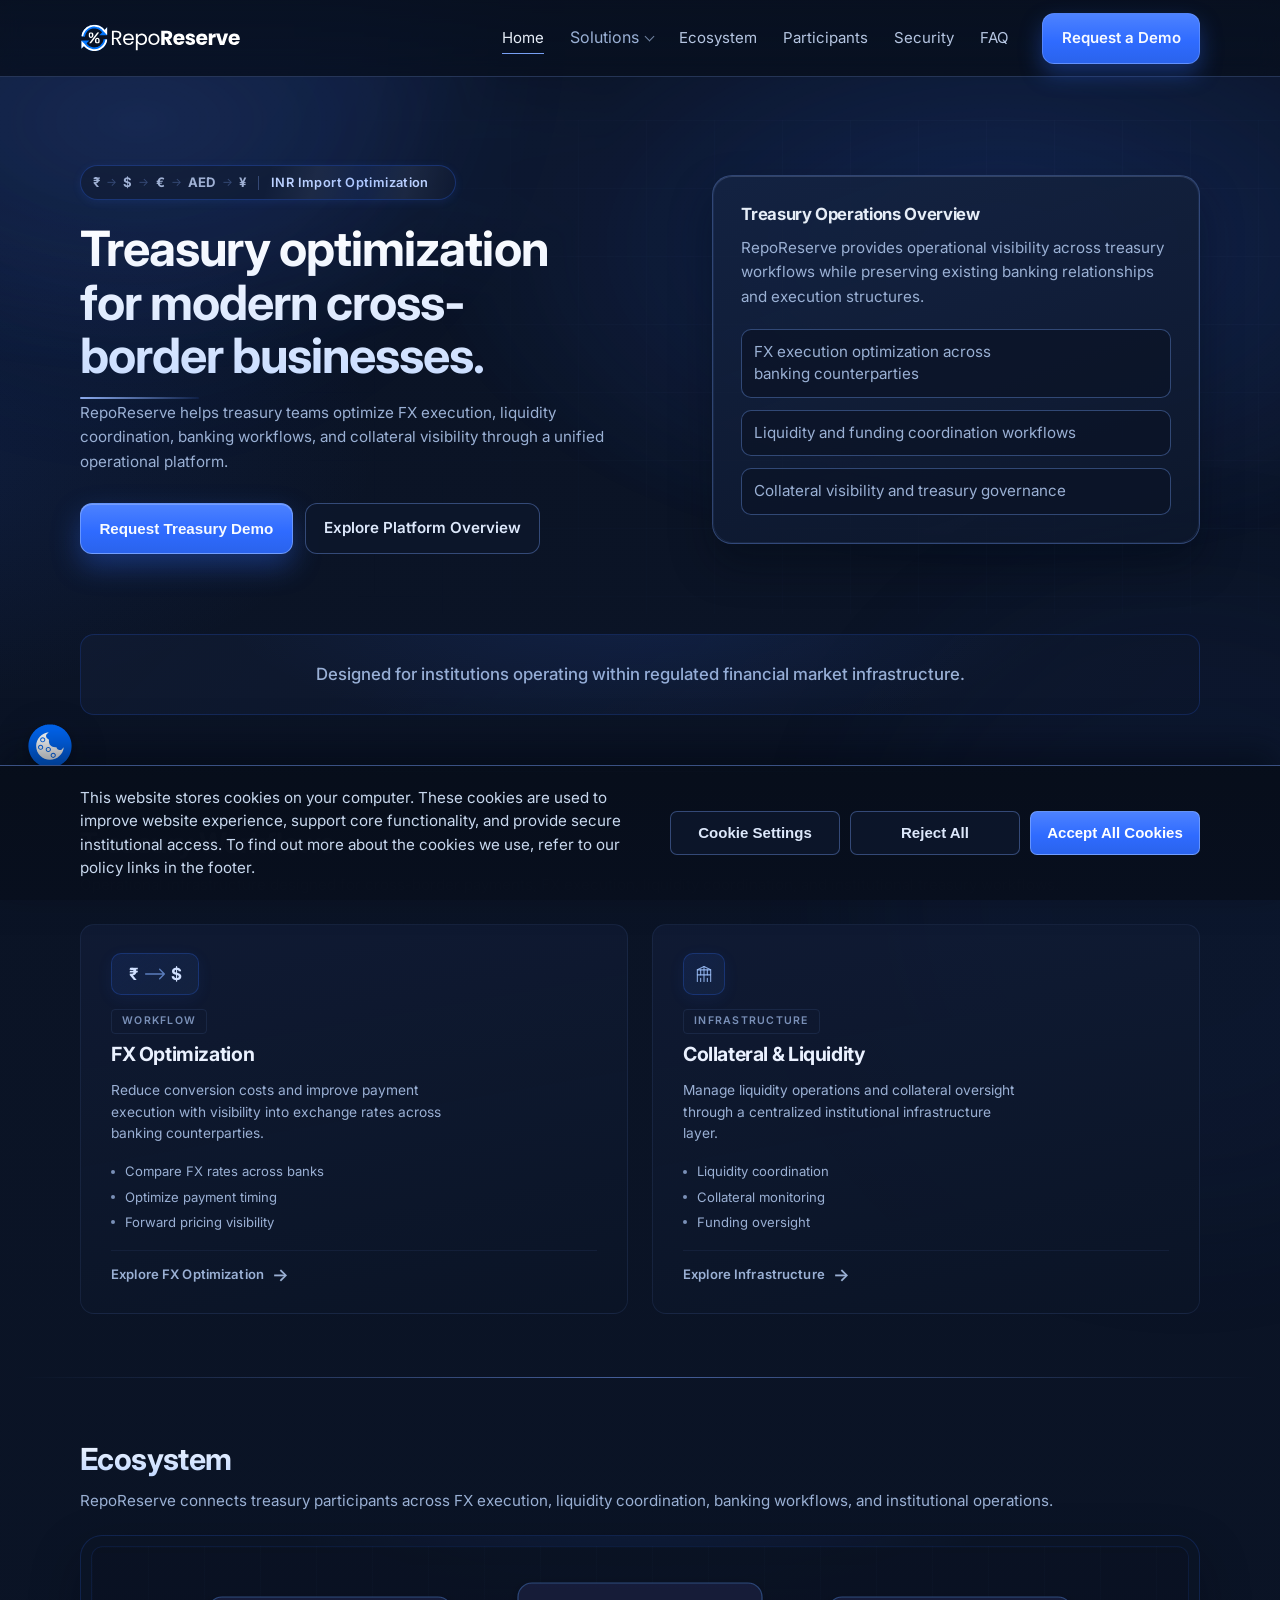
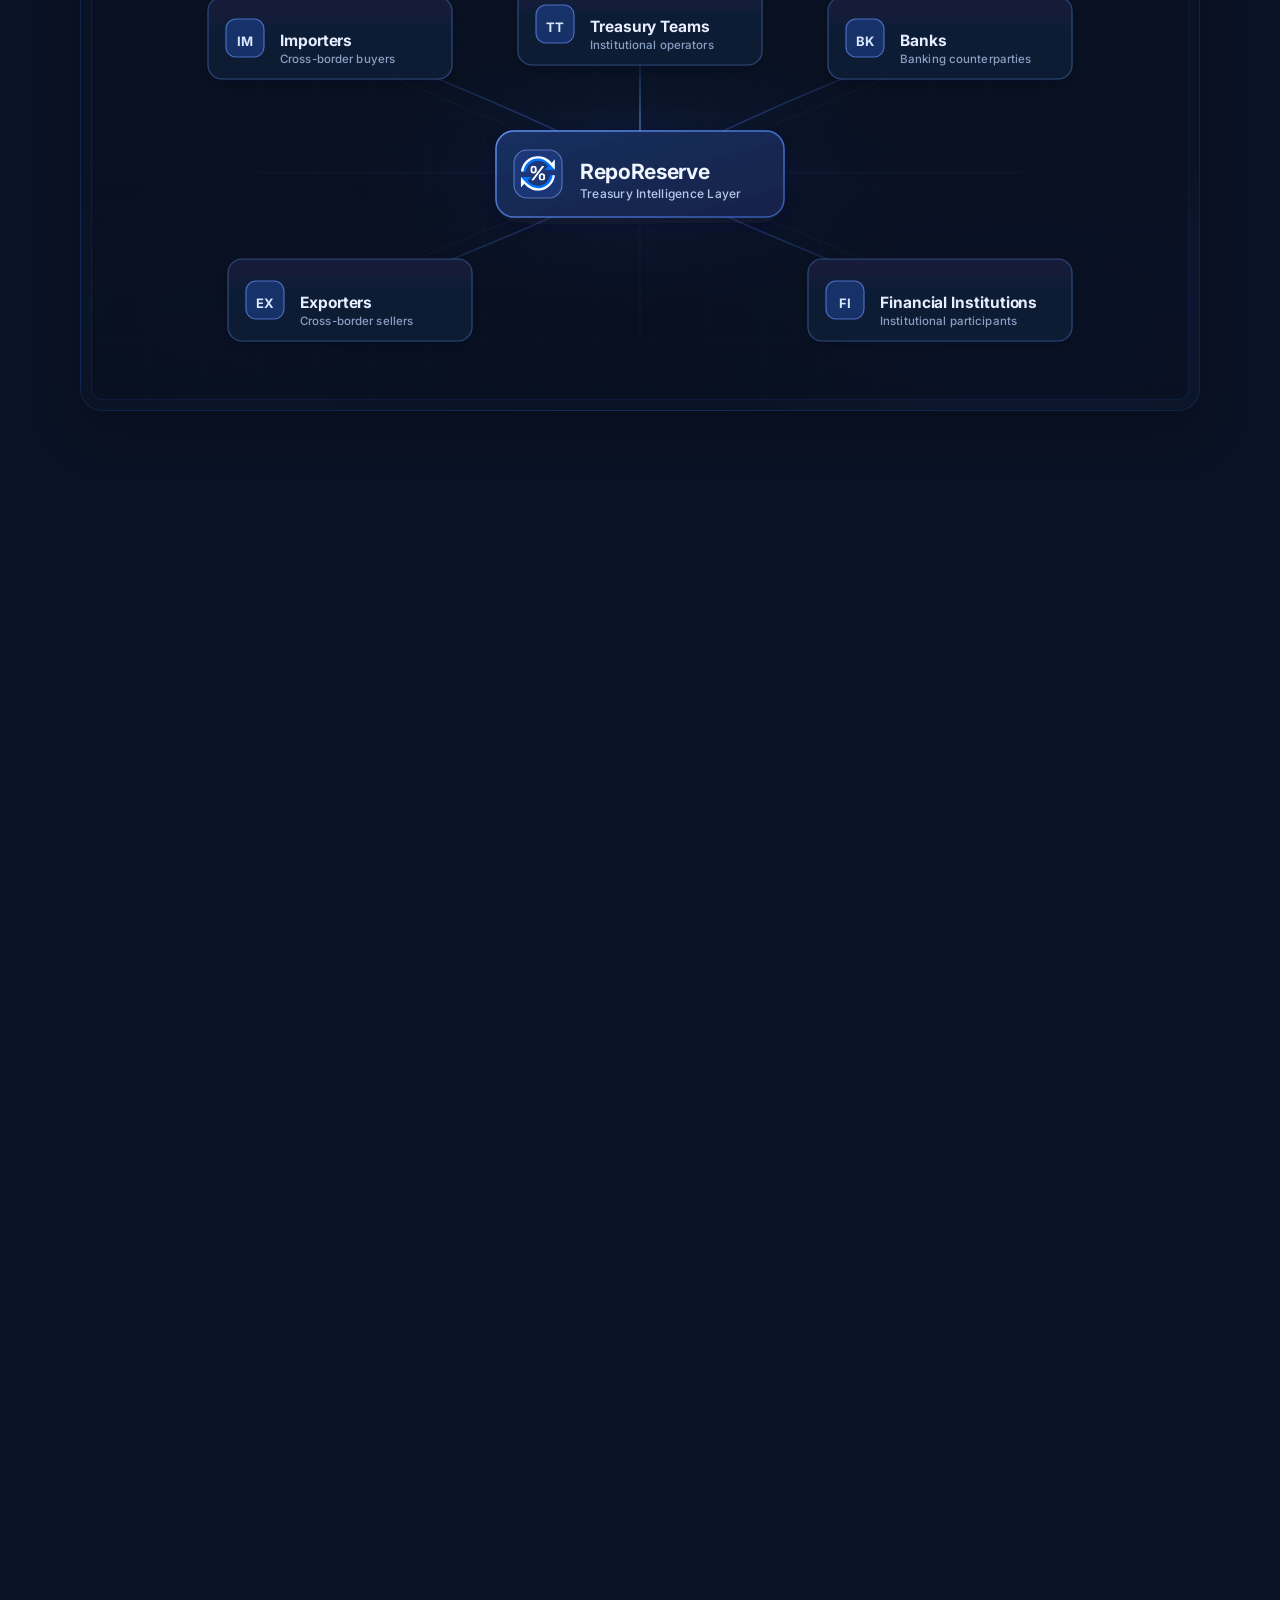
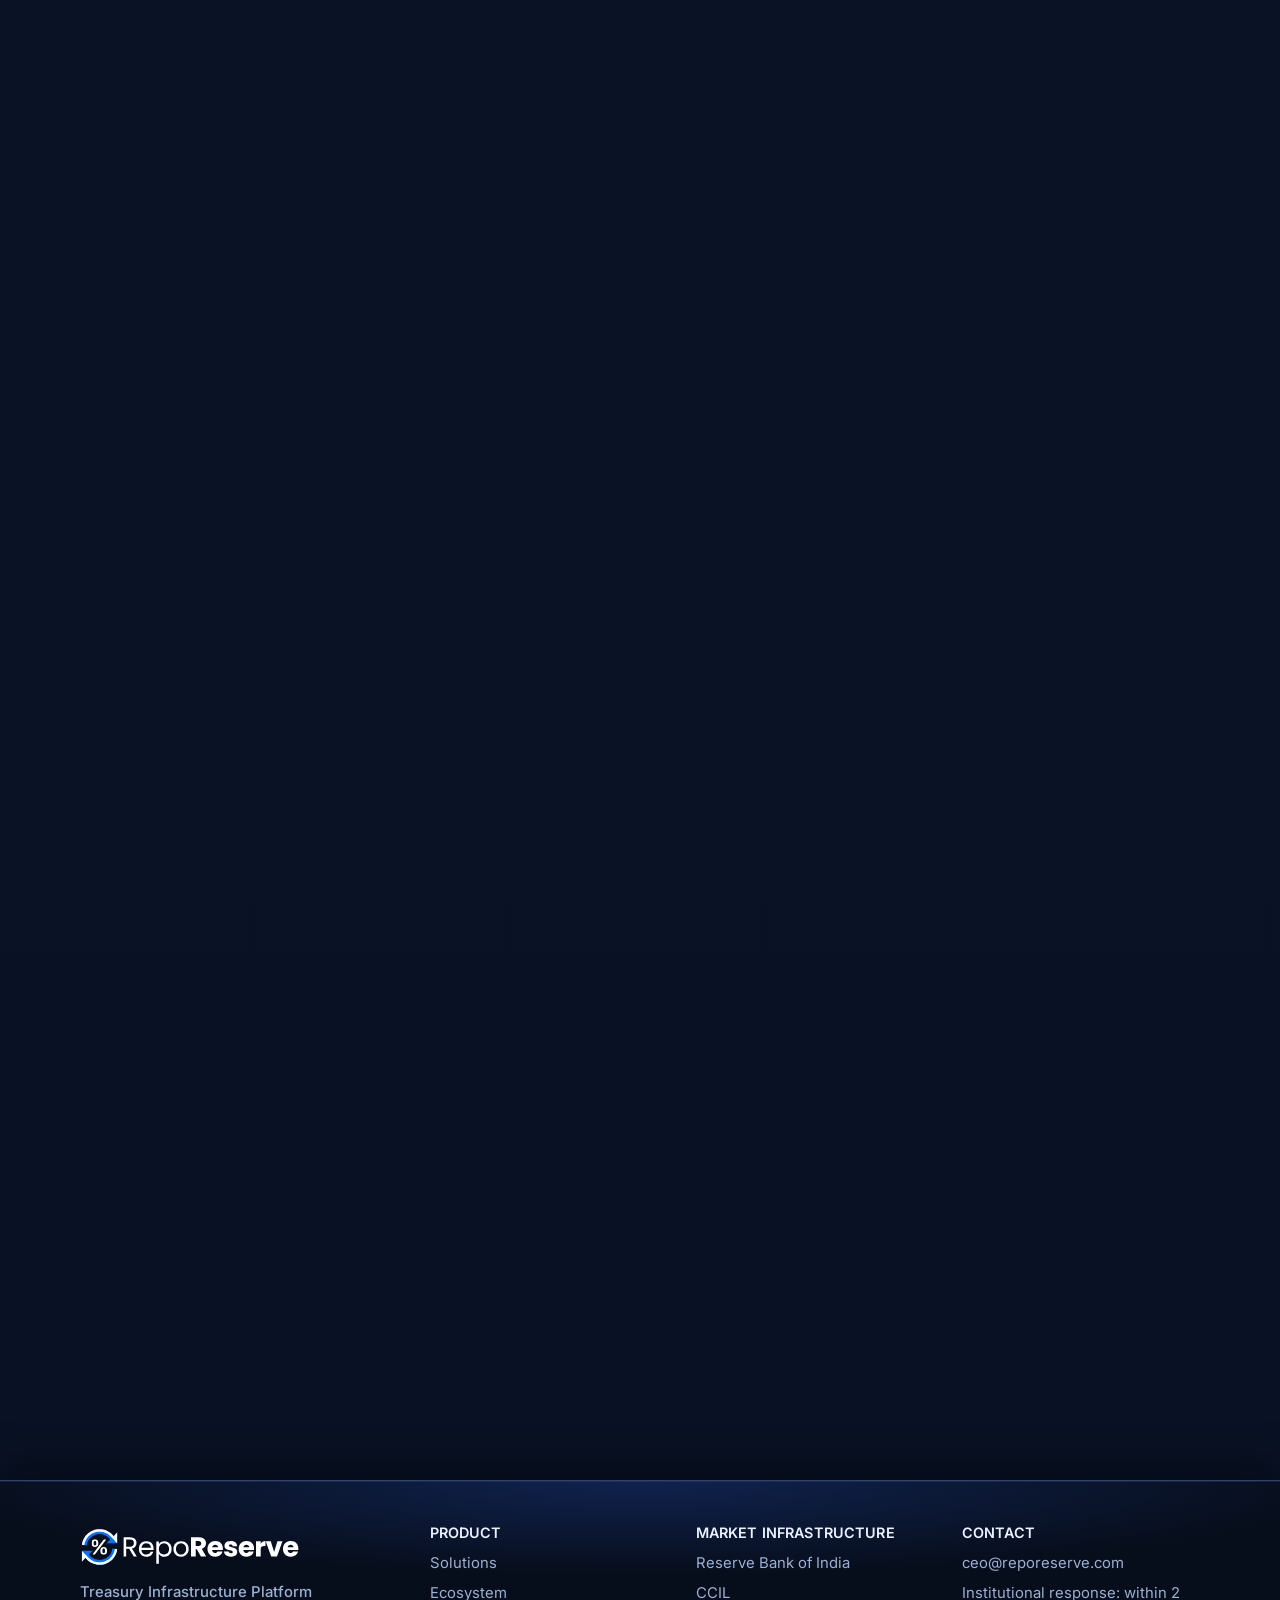
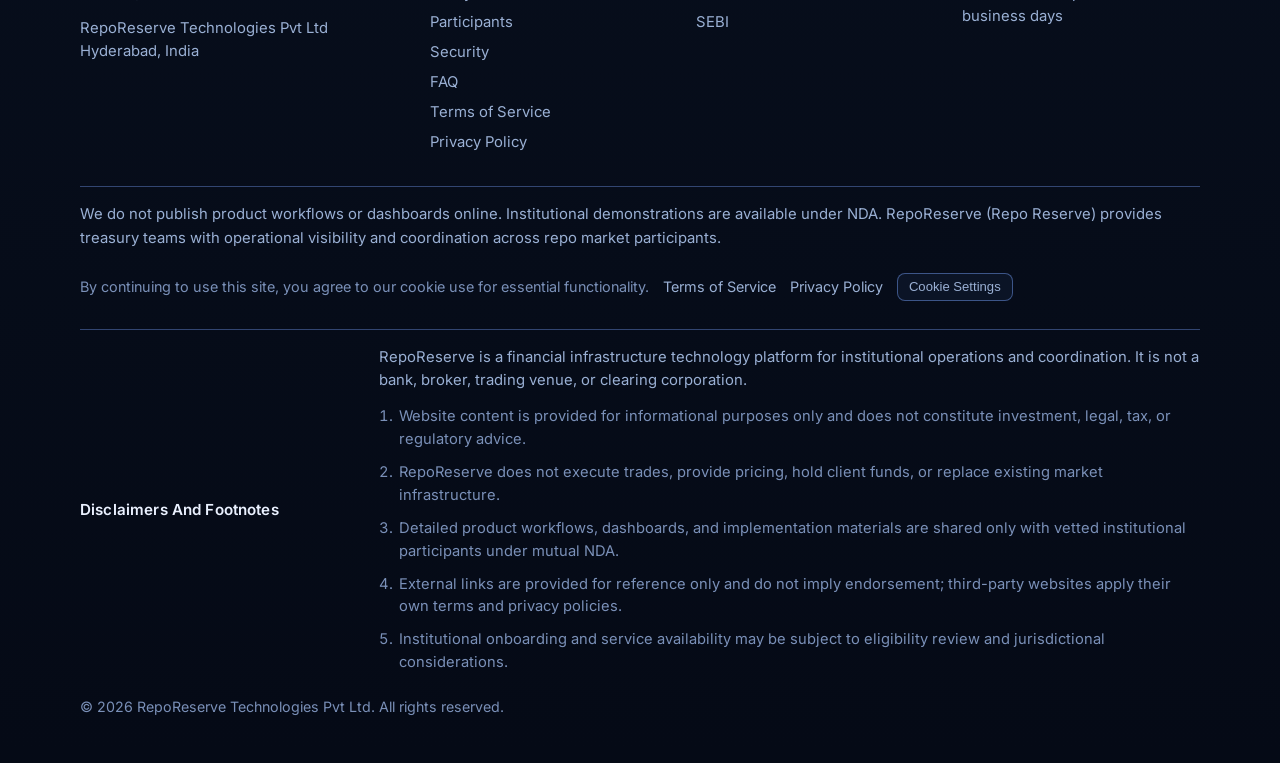
==== commit e317d229: "Add files via upload" ====
--- a/index.html
+++ b/index.html
@@ -90,8 +90,8 @@
   <link rel="preload" as="style" href="https://fonts.googleapis.com/css2?family=Inter:wght@400;500;600;700&display=swap" />
   <link rel="stylesheet" href="https://fonts.googleapis.com/css2?family=Inter:wght@400;500;600;700&display=swap" media="print" onload="this.media='all'" />
   <noscript><link rel="stylesheet" href="https://fonts.googleapis.com/css2?family=Inter:wght@400;500;600;700&display=swap" /></noscript>
-  <link rel="preload" href="styles.css?v=20260517f" as="style" />
-  <link rel="stylesheet" href="styles.css?v=20260517f" />
+  <link rel="preload" href="styles.css?v=20260525" as="style" />
+  <link rel="stylesheet" href="styles.css?v=20260525" />
 </head>
 <body class="home-page">
   <header class="site-header">
@@ -144,17 +144,32 @@
         <div class="hero-grid">
           <div class="hero-content" data-reveal style="--delay: 40ms;">
             <span class="eyebrow hero-eyebrow">
-              <span class="eyebrow-icon" aria-hidden="true">
-                <svg viewBox="0 0 10 10" focusable="false">
-                  <rect x="1" y="1" width="3" height="3" rx="0.6"></rect>
-                  <rect x="6" y="1" width="3" height="3" rx="0.6"></rect>
-                  <rect x="1" y="6" width="3" height="3" rx="0.6"></rect>
-                  <rect x="6" y="6" width="3" height="3" rx="0.6"></rect>
-                </svg>
+              <span class="eyebrow-fx-flow" aria-hidden="true">
+                <span class="eyebrow-currency">&#8377;</span>
+                <span class="eyebrow-arrow">&rarr;</span>
+                <span class="eyebrow-currency">$</span>
+                <span class="eyebrow-arrow">&rarr;</span>
+                <span class="eyebrow-currency">&euro;</span>
+                <span class="eyebrow-arrow">&rarr;</span>
+                <span class="eyebrow-currency">AED</span>
+                <span class="eyebrow-arrow">&rarr;</span>
+                <span class="eyebrow-currency">&yen;</span>
               </span>
-              Treasury Optimization Infrastructure
+              <span class="eyebrow-divider"></span>
+              <span class="eyebrow-ticker" aria-live="polite">
+                <span class="eyebrow-ticker-track">
+                  <span class="eyebrow-ticker-item">INR Import Optimization</span>
+                  <span class="eyebrow-ticker-item">FX Rate Comparison</span>
+                  <span class="eyebrow-ticker-item">Export Payment Timing</span>
+                  <span class="eyebrow-ticker-item">Multi-Bank Execution</span>
+                  <span class="eyebrow-ticker-item">Treasury Workflow Engine</span>
+                  <span class="eyebrow-ticker-item">INR Import Optimization</span>
+                </span>
+              </span>
             </span>
-            <h1 class="hero-title">Treasury optimization for modern cross-border businesses.</h1>
+            <div class="hero-title-wrap">
+              <h1 class="hero-title">Treasury optimization for modern cross-border businesses.</h1>
+            </div>
             <p class="hero-subtext">
               RepoReserve helps treasury teams optimize FX execution, liquidity coordination, banking workflows, and
               collateral visibility through a unified operational platform.
@@ -199,92 +214,61 @@
           <a href="fx.html" class="sol-card">
             <div class="sol-card-inner">
               <div class="sol-card-top">
-                <span class="sol-card-tag">Workflow</span>
-                <h3>Import &amp; Export FX Optimization</h3>
-                <p class="sol-card-desc">Reduce currency conversion costs and improve international payment execution with better visibility into exchange rates, banking spreads, and treasury workflows for importers and exporters.</p>
-              </div>
-              <div class="sol-card-indicators">
-                <div class="sol-indicator-group">
-                  <span class="sol-indicator-label">For Importers</span>
-                  <ul class="sol-indicator-list">
-                    <li>Lower international payment costs</li>
-                    <li>Compare FX rates across banks</li>
-                    <li>Better visibility into forward pricing</li>
-                    <li>Smarter payment timing</li>
-                  </ul>
+                <div class="sol-card-icon sol-card-icon--fx" aria-hidden="true">
+                  <span class="sol-icon-currency sol-icon-cur-1">&#8377;</span>
+                  <svg class="sol-icon-arrows" viewBox="0 0 20 12" fill="none">
+                    <path d="M2 6h16M14 2l4 4-4 4" stroke="currentColor" stroke-width="1.2" stroke-linecap="round" stroke-linejoin="round" class="sol-arrow-right"/>
+                    <path d="M18 6H2M6 2L2 6l4 4" stroke="currentColor" stroke-width="1.2" stroke-linecap="round" stroke-linejoin="round" class="sol-arrow-left"/>
+                  </svg>
+                  <span class="sol-icon-currency sol-icon-cur-2">$</span>
                 </div>
-                <div class="sol-indicator-group">
-                  <span class="sol-indicator-label">For Exporters</span>
-                  <ul class="sol-indicator-list">
-                    <li>Improve export conversion timing</li>
-                    <li>Better visibility into incoming payments</li>
-                    <li>Optimize FX realization workflows</li>
-                    <li>Coordinate collections across banks</li>
-                  </ul>
+                <div class="sol-card-header">
+                  <span class="sol-card-tag">Workflow</span>
+                  <h3>FX Optimization</h3>
                 </div>
-              </div>
+                <p class="sol-card-desc">Reduce conversion costs and improve payment execution with visibility into exchange rates across banking counterparties.</p>
+              </div>
+              <ul class="sol-indicator-list">
+                <li>Compare FX rates across banks</li>
+                <li>Optimize payment timing</li>
+                <li>Forward pricing visibility</li>
+              </ul>
               <div class="sol-card-cta">
                 <span>Explore FX Optimization</span>
                 <span class="sol-card-arrow" aria-hidden="true">&rarr;</span>
               </div>
             </div>
-            <svg class="sol-card-bg" viewBox="0 0 560 400" xmlns="http://www.w3.org/2000/svg" aria-hidden="true">
-              <defs>
-                <linearGradient id="sol-line-a" x1="0" y1="0" x2="1" y2="0">
-                  <stop offset="0%" stop-color="rgba(47,107,255,0)"/>
-                  <stop offset="50%" stop-color="rgba(47,107,255,0.12)"/>
-                  <stop offset="100%" stop-color="rgba(47,107,255,0)"/>
-                </linearGradient>
-              </defs>
-              <line x1="40" y1="320" x2="520" y2="320" stroke="url(#sol-line-a)" stroke-width="0.5"/>
-              <line x1="40" y1="280" x2="520" y2="280" stroke="url(#sol-line-a)" stroke-width="0.5"/>
-              <line x1="40" y1="240" x2="520" y2="240" stroke="url(#sol-line-a)" stroke-width="0.5"/>
-              <circle cx="120" cy="300" r="2" fill="rgba(47,107,255,0.15)"/>
-              <circle cx="280" cy="260" r="2" fill="rgba(47,107,255,0.15)"/>
-              <circle cx="440" cy="290" r="2" fill="rgba(47,107,255,0.15)"/>
-              <line x1="120" y1="300" x2="280" y2="260" stroke="rgba(47,107,255,0.08)" stroke-width="0.5"/>
-              <line x1="280" y1="260" x2="440" y2="290" stroke="rgba(47,107,255,0.08)" stroke-width="0.5"/>
-            </svg>
           </a>
 
           <a href="solutions.html" class="sol-card">
             <div class="sol-card-inner">
               <div class="sol-card-top">
-                <span class="sol-card-tag">Infrastructure</span>
-                <h3>Collateral &amp; Liquidity Infrastructure</h3>
-                <p class="sol-card-desc">Manage liquidity operations, collateral oversight, and treasury coordination through a centralized institutional infrastructure layer.</p>
-              </div>
-              <div class="sol-card-indicators">
-                <div class="sol-indicator-group sol-indicator-group--single">
-                  <span class="sol-indicator-label">Operational Capabilities</span>
-                  <ul class="sol-indicator-list">
-                    <li>Liquidity coordination</li>
-                    <li>Treasury operation visibility</li>
-                    <li>Collateral monitoring workflows</li>
-                    <li>Institutional funding oversight</li>
-                  </ul>
+                <div class="sol-card-icon sol-card-icon--infra" aria-hidden="true">
+                  <svg viewBox="0 0 24 24" fill="none" stroke="currentColor" stroke-width="1.3" stroke-linecap="round" stroke-linejoin="round">
+                    <path d="M4 21V7l8-4 8 4v14"/>
+                    <path d="M4 13h16"/>
+                    <path d="M12 3v18"/>
+                    <path d="M8 7v6M16 7v6"/>
+                    <path d="M8 17v4M16 17v4"/>
+                    <path d="M4 7h16"/>
+                  </svg>
                 </div>
-              </div>
+                <div class="sol-card-header">
+                  <span class="sol-card-tag">Infrastructure</span>
+                  <h3>Collateral &amp; Liquidity</h3>
+                </div>
+                <p class="sol-card-desc">Manage liquidity operations and collateral oversight through a centralized institutional infrastructure layer.</p>
+              </div>
+              <ul class="sol-indicator-list">
+                <li>Liquidity coordination</li>
+                <li>Collateral monitoring</li>
+                <li>Funding oversight</li>
+              </ul>
               <div class="sol-card-cta">
-                <span>Explore Treasury Infrastructure</span>
+                <span>Explore Infrastructure</span>
                 <span class="sol-card-arrow" aria-hidden="true">&rarr;</span>
               </div>
             </div>
-            <svg class="sol-card-bg" viewBox="0 0 560 400" xmlns="http://www.w3.org/2000/svg" aria-hidden="true">
-              <defs>
-                <radialGradient id="sol-grid-g" cx="50%" cy="60%" r="50%">
-                  <stop offset="0%" stop-color="rgba(47,107,255,0.06)"/>
-                  <stop offset="100%" stop-color="rgba(47,107,255,0)"/>
-                </radialGradient>
-              </defs>
-              <rect x="80" y="200" width="400" height="160" rx="4" fill="url(#sol-grid-g)"/>
-              <line x1="80" y1="240" x2="480" y2="240" stroke="rgba(47,107,255,0.06)" stroke-width="0.5"/>
-              <line x1="80" y1="280" x2="480" y2="280" stroke="rgba(47,107,255,0.06)" stroke-width="0.5"/>
-              <line x1="80" y1="320" x2="480" y2="320" stroke="rgba(47,107,255,0.06)" stroke-width="0.5"/>
-              <line x1="180" y1="200" x2="180" y2="360" stroke="rgba(47,107,255,0.05)" stroke-width="0.5"/>
-              <line x1="280" y1="200" x2="280" y2="360" stroke="rgba(47,107,255,0.05)" stroke-width="0.5"/>
-              <line x1="380" y1="200" x2="380" y2="360" stroke="rgba(47,107,255,0.05)" stroke-width="0.5"/>
-            </svg>
           </a>
 
         </div>
@@ -1233,6 +1217,3 @@
 
 
 
-
-
-
--- a/styles.css
+++ b/styles.css
@@ -279,6 +279,16 @@
       z-index: 30;
     }
 
+    /* Invisible bridge that fills the gap between button and menu */
+    .nav-dropdown-menu::before {
+      content: "";
+      position: absolute;
+      top: -20px;
+      left: 0;
+      right: 0;
+      height: 20px;
+    }
+
     .nav-dropdown:hover .nav-dropdown-menu,
     .nav-dropdown:focus-within .nav-dropdown-menu,
     .nav-dropdown.open .nav-dropdown-menu {
@@ -467,6 +477,39 @@
       letter-spacing: 0.03em;
       margin-bottom: 22px;
       box-shadow: 0 2px 8px rgba(47, 107, 255, 0.12);
+      position: relative;
+      overflow: hidden;
+    }
+
+    /* Subtle shimmer sweep across the bar */
+    .hero-eyebrow::before {
+      content: "";
+      position: absolute;
+      inset: 0;
+      background: linear-gradient(
+        105deg,
+        transparent 0%,
+        transparent 40%,
+        rgba(186, 210, 255, 0.07) 45%,
+        rgba(47, 107, 255, 0.10) 50%,
+        rgba(186, 210, 255, 0.07) 55%,
+        transparent 60%,
+        transparent 100%
+      );
+      background-size: 250% 100%;
+      background-position: 200% 0;
+      pointer-events: none;
+      z-index: 1;
+    }
+
+    .motion-ok .hero-eyebrow::before {
+      animation: eyebrow-shimmer 6s var(--ease-premium) 1.2s infinite;
+    }
+
+    @keyframes eyebrow-shimmer {
+      0% { background-position: 200% 0; }
+      40% { background-position: -50% 0; }
+      100% { background-position: -50% 0; }
     }
 
     .eyebrow-icon {
@@ -493,6 +536,119 @@
       fill: currentColor;
     }
 
+    .eyebrow-fx-flow {
+      display: inline-flex;
+      align-items: center;
+      gap: 6px;
+    }
+
+    .eyebrow-currency {
+      color: rgba(200, 218, 255, 0.78);
+      font-weight: 700;
+      font-size: 0.82rem;
+      letter-spacing: 0.01em;
+      transition: color 0.3s ease;
+    }
+
+    /* Currency symbols pulse in sequence, staggered after arrows */
+    .motion-ok .eyebrow-currency {
+      animation: eyebrow-currency-pulse 4s ease-in-out infinite;
+    }
+
+    .motion-ok .eyebrow-currency:nth-child(1) { animation-delay: 0s; }
+    .motion-ok .eyebrow-currency:nth-child(3) { animation-delay: 0.35s; }
+    .motion-ok .eyebrow-currency:nth-child(5) { animation-delay: 0.70s; }
+    .motion-ok .eyebrow-currency:nth-child(7) { animation-delay: 1.05s; }
+    .motion-ok .eyebrow-currency:nth-child(9) { animation-delay: 1.40s; }
+
+    @keyframes eyebrow-currency-pulse {
+      0%, 100% {
+        color: rgba(200, 218, 255, 0.78);
+      }
+      12% {
+        color: #ffffff;
+      }
+      28% {
+        color: rgba(200, 218, 255, 0.78);
+      }
+    }
+
+    .eyebrow-arrow {
+      color: rgba(122, 156, 230, 0.35);
+      font-size: 0.72rem;
+      font-weight: 400;
+      transition: color 0.3s ease, text-shadow 0.3s ease;
+    }
+
+    /* Sequential arrow flow pulse */
+    .motion-ok .eyebrow-arrow {
+      animation: eyebrow-arrow-pulse 4s ease-in-out infinite;
+    }
+
+    .motion-ok .eyebrow-arrow:nth-child(2) { animation-delay: 0s; }
+    .motion-ok .eyebrow-arrow:nth-child(4) { animation-delay: 0.35s; }
+    .motion-ok .eyebrow-arrow:nth-child(6) { animation-delay: 0.70s; }
+    .motion-ok .eyebrow-arrow:nth-child(8) { animation-delay: 1.05s; }
+
+    @keyframes eyebrow-arrow-pulse {
+      0%, 100% {
+        color: rgba(122, 156, 230, 0.35);
+        text-shadow: none;
+      }
+      15% {
+        color: rgba(160, 195, 255, 0.95);
+        text-shadow: 0 0 8px rgba(47, 107, 255, 0.3);
+      }
+      30% {
+        color: rgba(122, 156, 230, 0.35);
+        text-shadow: none;
+      }
+    }
+
+    .eyebrow-divider {
+      width: 1px;
+      height: 14px;
+      background: rgba(122, 156, 230, 0.35);
+      margin: 0 4px;
+      flex-shrink: 0;
+    }
+
+    /* ── Airport-style ticker ── */
+    .eyebrow-ticker {
+      display: inline-block;
+      height: 1.4em;
+      overflow: hidden;
+      vertical-align: middle;
+      position: relative;
+      min-width: 170px;
+    }
+
+    .eyebrow-ticker-track {
+      display: block;
+    }
+
+    .motion-ok .eyebrow-ticker-track {
+      animation: ticker-flip 15s var(--ease-premium) 2s infinite;
+    }
+
+    .eyebrow-ticker-item {
+      display: block;
+      height: 1.4em;
+      line-height: 1.4em;
+      white-space: nowrap;
+    }
+
+    /* 6 slots (5 unique + 1 duplicate for seamless loop)
+       Each item = 1.4em height. Percentages based on track height (6 items = 100%) */
+    @keyframes ticker-flip {
+      0%, 14%           { transform: translateY(0); }
+      16.67%, 30.67%    { transform: translateY(-16.667%); }
+      33.33%, 47.33%    { transform: translateY(-33.333%); }
+      50%, 64%          { transform: translateY(-50%); }
+      66.67%, 80.67%    { transform: translateY(-66.667%); }
+      83.33%, 97.33%    { transform: translateY(-83.333%); }
+    }
+
     h1,
     h2,
     h3 {
@@ -522,6 +678,225 @@
       max-width: 61ch;
       margin: 18px 0 28px;
       font-size: 1.02rem;
+    }
+
+    .hero-title-wrap {
+      position: relative;
+      width: fit-content;
+      max-width: 100%;
+      perspective: 900px;
+    }
+
+    .hero-fx-orbit {
+      position: absolute;
+      /* Centered in the gap between hero-content and hero-panel */
+      left: 54.6%;
+      top: 38%;
+      width: 108px;
+      height: 108px;
+      pointer-events: none;
+      z-index: 0;
+      transform: translate(-50%, -50%) translateZ(0);
+      filter: drop-shadow(0 12px 32px rgba(2, 8, 18, 0.35));
+      opacity: 0.55;
+    }
+
+    .fx-orbit-ring,
+    .fx-symbol-stack,
+    .fx-symbol,
+    .fx-orbit-particle,
+    .fx-light-streak {
+      position: absolute;
+      display: block;
+    }
+
+    .fx-orbit-ring {
+      inset: 18px;
+      border-radius: 50%;
+      border: 1px solid rgba(169, 194, 242, 0.16);
+      background:
+        radial-gradient(circle at 38% 32%, rgba(255, 255, 255, 0.10), transparent 26%),
+        radial-gradient(circle at 50% 50%, rgba(47, 107, 255, 0.08), transparent 58%);
+      box-shadow:
+        0 0 36px rgba(80, 130, 245, 0.10),
+        inset 0 0 18px rgba(204, 222, 255, 0.06);
+      opacity: 0.72;
+    }
+
+    .fx-orbit-ring-inner {
+      inset: 34px;
+      border-color: rgba(213, 226, 255, 0.18);
+      transform: rotateX(64deg) rotateZ(-18deg);
+      opacity: 0.6;
+    }
+
+    .fx-symbol-stack {
+      inset: 35px;
+      border-radius: 50%;
+      background:
+        linear-gradient(145deg, rgba(235, 243, 255, 0.12), rgba(47, 107, 255, 0.06)),
+        rgba(9, 17, 34, 0.55);
+      border: 1px solid rgba(193, 213, 255, 0.18);
+      box-shadow:
+        0 0 40px rgba(89, 136, 246, 0.12),
+        0 0 80px rgba(47, 107, 255, 0.06),
+        inset 0 0 20px rgba(255, 255, 255, 0.04);
+      overflow: hidden;
+      -webkit-backdrop-filter: blur(10px);
+      backdrop-filter: blur(10px);
+    }
+
+    .fx-symbol-stack::before {
+      content: "";
+      position: absolute;
+      inset: -44%;
+      background: conic-gradient(
+        from 120deg,
+        transparent 0 36%,
+        rgba(230, 240, 255, 0.26) 43%,
+        rgba(64, 119, 255, 0.1) 49%,
+        transparent 56% 100%
+      );
+      opacity: 0.56;
+      transform: rotate(-18deg);
+    }
+
+    .fx-symbol {
+      inset: 0;
+      display: grid;
+      place-items: center;
+      color: #edf5ff;
+      font-size: 1.72rem;
+      font-weight: 700;
+      letter-spacing: 0;
+      line-height: 1;
+      opacity: 0;
+      text-shadow:
+        0 0 14px rgba(209, 227, 255, 0.36),
+        0 0 28px rgba(47, 107, 255, 0.18);
+      transform: rotateY(-26deg) scale(0.92);
+      filter: blur(5px);
+    }
+
+    .fx-symbol-6 {
+      font-size: 0.94rem;
+      font-weight: 700;
+      letter-spacing: 0.08em;
+    }
+
+    .fx-symbol-1 {
+      opacity: 1;
+      transform: rotateY(0deg) scale(1);
+      filter: blur(0);
+    }
+
+    .fx-orbit-particle {
+      width: 24px;
+      height: 24px;
+      display: grid;
+      place-items: center;
+      border-radius: 50%;
+      border: 1px solid rgba(188, 210, 255, 0.14);
+      background: rgba(12, 24, 48, 0.55);
+      color: rgba(233, 241, 255, 0.55);
+      font-size: 0.72rem;
+      font-weight: 700;
+      box-shadow: 0 0 22px rgba(75, 126, 255, 0.10);
+      -webkit-backdrop-filter: blur(8px);
+      backdrop-filter: blur(8px);
+    }
+
+    .fx-orbit-particle-1 {
+      left: 5px;
+      top: 45px;
+    }
+
+    .fx-orbit-particle-2 {
+      right: 8px;
+      top: 20px;
+    }
+
+    .fx-orbit-particle-3 {
+      right: 22px;
+      bottom: 8px;
+    }
+
+    .fx-light-streak {
+      width: 46px;
+      height: 1px;
+      border-radius: 999px;
+      background: linear-gradient(90deg, transparent, rgba(238, 246, 255, 0.50), transparent);
+      opacity: 0;
+      filter: blur(0.5px);
+      transform-origin: center;
+    }
+
+    .fx-light-streak-1 {
+      left: 2px;
+      top: 36px;
+      transform: rotate(-24deg);
+    }
+
+    .fx-light-streak-2 {
+      right: 2px;
+      bottom: 30px;
+      transform: rotate(28deg);
+    }
+
+    .motion-ok .hero-content.visible .hero-fx-orbit {
+      animation: fx-orbit-depth 14s var(--ease-float) 0.5s infinite;
+    }
+
+    .motion-ok .hero-content.visible .fx-orbit-ring-outer {
+      animation: fx-ring-drift 18s linear infinite;
+    }
+
+    .motion-ok .hero-content.visible .fx-orbit-ring-inner {
+      animation: fx-ring-counter 22s linear infinite;
+    }
+
+    .motion-ok .hero-content.visible .fx-symbol {
+      animation: fx-symbol-cycle 18s var(--ease-premium) infinite;
+    }
+
+    .motion-ok .hero-content.visible .fx-symbol-2 {
+      animation-delay: 3s;
+    }
+
+    .motion-ok .hero-content.visible .fx-symbol-3 {
+      animation-delay: 6s;
+    }
+
+    .motion-ok .hero-content.visible .fx-symbol-4 {
+      animation-delay: 9s;
+    }
+
+    .motion-ok .hero-content.visible .fx-symbol-5 {
+      animation-delay: 12s;
+    }
+
+    .motion-ok .hero-content.visible .fx-symbol-6 {
+      animation-delay: 15s;
+    }
+
+    .motion-ok .hero-content.visible .fx-orbit-particle-1 {
+      animation: fx-particle-orbit-1 16s var(--ease-float) infinite;
+    }
+
+    .motion-ok .hero-content.visible .fx-orbit-particle-2 {
+      animation: fx-particle-orbit-2 18s var(--ease-float) -3s infinite;
+    }
+
+    .motion-ok .hero-content.visible .fx-orbit-particle-3 {
+      animation: fx-particle-orbit-3 20s var(--ease-float) -6s infinite;
+    }
+
+    .motion-ok .hero-content.visible .fx-light-streak-1 {
+      animation: fx-streak-pass 6.8s ease-in-out 1.4s infinite;
+    }
+
+    .motion-ok .hero-content.visible .fx-light-streak-2 {
+      animation: fx-streak-pass 8.2s ease-in-out 3s infinite reverse;
     }
 
     .hero-actions {
@@ -645,6 +1020,7 @@
 
     .hero-title {
       position: relative;
+      z-index: 1;
     }
 
     .hero-title::after {
@@ -795,6 +1171,116 @@
       }
       45% {
         box-shadow: 0 0 14px rgba(84, 130, 246, 0.35);
+      }
+    }
+
+    @keyframes fx-orbit-depth {
+      0%,
+      100% {
+        transform: translate(-50%, -50%) translate3d(0, 0, 0) rotateX(0deg) rotateY(0deg);
+        opacity: 0.55;
+      }
+      50% {
+        transform: translate(-50%, -50%) translate3d(4px, -3px, 10px) rotateX(2deg) rotateY(-3deg);
+        opacity: 0.62;
+      }
+    }
+
+    @keyframes fx-ring-drift {
+      0% {
+        transform: rotate(0deg) scale(1);
+      }
+      100% {
+        transform: rotate(360deg) scale(1);
+      }
+    }
+
+    @keyframes fx-ring-counter {
+      0% {
+        transform: rotateX(64deg) rotateZ(-18deg);
+      }
+      100% {
+        transform: rotateX(64deg) rotateZ(-378deg);
+      }
+    }
+
+    @keyframes fx-symbol-cycle {
+      0%,
+      14% {
+        opacity: 1;
+        transform: rotateY(0deg) rotateZ(0deg) scale(1);
+        filter: blur(0);
+      }
+      18%,
+      100% {
+        opacity: 0;
+        transform: rotateY(30deg) rotateZ(5deg) scale(0.92);
+        filter: blur(5px);
+      }
+    }
+
+    @keyframes fx-particle-orbit-1 {
+      0%,
+      100% {
+        transform: translate3d(0, 0, 0) scale(0.92);
+        opacity: 0.48;
+      }
+      44% {
+        transform: translate3d(58px, -28px, 16px) scale(1);
+        opacity: 0.86;
+      }
+      74% {
+        transform: translate3d(88px, 42px, -8px) scale(0.86);
+        opacity: 0.38;
+      }
+    }
+
+    @keyframes fx-particle-orbit-2 {
+      0%,
+      100% {
+        transform: translate3d(0, 0, 10px) scale(0.96);
+        opacity: 0.7;
+      }
+      38% {
+        transform: translate3d(-38px, 68px, -8px) scale(0.86);
+        opacity: 0.42;
+      }
+      68% {
+        transform: translate3d(-84px, 22px, 18px) scale(1.02);
+        opacity: 0.82;
+      }
+    }
+
+    @keyframes fx-particle-orbit-3 {
+      0%,
+      100% {
+        transform: translate3d(0, 0, -6px) scale(0.84);
+        opacity: 0.42;
+      }
+      42% {
+        transform: translate3d(-72px, -34px, 14px) scale(1);
+        opacity: 0.82;
+      }
+      76% {
+        transform: translate3d(12px, -76px, 4px) scale(0.92);
+        opacity: 0.58;
+      }
+    }
+
+    @keyframes fx-streak-pass {
+      0%,
+      58%,
+      100% {
+        opacity: 0;
+        clip-path: inset(0 100% 0 0);
+      }
+      66% {
+        opacity: 0.52;
+        clip-path: inset(0 0 0 0);
+      }
+      78% {
+        opacity: 0;
+        clip-path: inset(0 0 0 100%);
       }
     }
 
@@ -2618,7 +3104,7 @@
       margin-bottom: 10px;
     }
 
-    .leader-role {
+    .leader-card .leader-role {
       margin: 6px 0 0;
       color: #7a90b8;
       font-size: 0.89rem;
@@ -4728,12 +5214,12 @@
 
     .footer-list a,
     .footer-list span {
-      color: #afc2e1;
+      color: #9ab0d4;
     }
 
     .footer-list a:hover,
     .footer-list a:focus-visible {
-      color: #edf3ff;
+      color: #eaf1ff;
     }
 
     .footer-note,
@@ -4743,7 +5229,7 @@
 
     .footer-cookie-settings {
       border-color: rgba(85, 117, 183, 0.68);
-      color: #d2e0f7;
+      color: #9ab0d4;
       background: rgba(14, 24, 44, 0.72);
     }
 
@@ -5252,6 +5738,21 @@
         padding-top: 84px;
       }
 
+      .hero-title-wrap {
+        padding-top: 18px;
+      }
+
+      .hero-fx-orbit {
+        left: auto;
+        right: 12px;
+        top: -16px;
+        width: 88px;
+        height: 88px;
+        transform: translate(0, 0) scale(0.82);
+        transform-origin: top right;
+        opacity: 0.45;
+      }
+
       .fx-page .hero-grid {
         grid-template-columns: 1fr;
       }
@@ -5554,6 +6055,20 @@
       .hero::after {
         opacity: 0.1;
         background-size: 42px 42px;
+      }
+
+      .hero-title-wrap {
+        padding-top: 0;
+      }
+
+      .hero-fx-orbit {
+        width: 80px;
+        height: 80px;
+        left: auto;
+        right: 4px;
+        top: -12px;
+        transform: translate(0, 0) scale(0.62);
+        opacity: 0.35;
       }
 
       .ecosystem-network {
@@ -5984,89 +6499,148 @@
     .sol-card-inner {
       position: relative;
       z-index: 2;
-      padding: 32px 34px 28px;
+      padding: 28px 30px 24px;
       display: flex;
       flex-direction: column;
-      gap: 22px;
+      gap: 18px;
       min-height: auto;
     }
 
-    .sol-card-bg {
-      position: absolute;
-      bottom: 0;
-      left: 0;
-      width: 100%;
-      height: auto;
-      z-index: 1;
-      pointer-events: none;
-      opacity: 0.6;
-      transition: opacity 0.4s ease;
-    }
-
-    .sol-card:hover .sol-card-bg {
+    .sol-card-icon {
+      height: 42px;
+      border-radius: 10px;
+      border: 1px solid rgba(47, 107, 255, 0.25);
+      background: linear-gradient(145deg, rgba(47, 107, 255, 0.10), rgba(20, 35, 65, 0.9));
+      display: flex;
+      align-items: center;
+      justify-content: center;
+      color: rgba(160, 195, 255, 0.85);
+      flex-shrink: 0;
+      box-shadow: 0 4px 16px rgba(47, 107, 255, 0.08);
+      transition: border-color 0.38s var(--ease-premium), box-shadow 0.38s var(--ease-premium);
+    }
+
+    .sol-card:hover .sol-card-icon {
+      border-color: rgba(47, 107, 255, 0.45);
+      box-shadow: 0 4px 20px rgba(47, 107, 255, 0.15);
+    }
+
+    /* ── FX icon: ₹ ⇄ $ with animated arrows ── */
+    .sol-card-icon--fx {
+      width: 88px;
+      gap: 4px;
+      padding: 0 10px;
+    }
+
+    .sol-icon-currency {
+      font-size: 1.05rem;
+      font-weight: 700;
+      color: #d0e0ff;
+      line-height: 1;
+      flex-shrink: 0;
+    }
+
+    .sol-icon-arrows {
+      width: 24px;
+      height: 14px;
+      flex-shrink: 0;
+      color: rgba(130, 175, 255, 0.65);
+    }
+
+    .sol-arrow-right {
       opacity: 1;
+    }
+
+    .sol-arrow-left {
+      opacity: 0;
+    }
+
+    .motion-ok .sol-arrow-right {
+      animation: sol-fx-arrow-swap 3.6s ease-in-out infinite;
+    }
+
+    .motion-ok .sol-arrow-left {
+      animation: sol-fx-arrow-swap 3.6s ease-in-out 1.8s infinite;
+    }
+
+    @keyframes sol-fx-arrow-swap {
+      0%, 100% { opacity: 1; }
+      45%, 55% { opacity: 0; }
+    }
+
+    .motion-ok .sol-icon-cur-1 {
+      animation: sol-fx-cur-pulse 3.6s ease-in-out infinite;
+    }
+
+    .motion-ok .sol-icon-cur-2 {
+      animation: sol-fx-cur-pulse 3.6s ease-in-out 1.8s infinite;
+    }
+
+    @keyframes sol-fx-cur-pulse {
+      0%, 100% { color: #d0e0ff; }
+      25% { color: #ffffff; text-shadow: 0 0 10px rgba(47, 107, 255, 0.3); }
+      50% { color: #d0e0ff; }
+    }
+
+    /* ── Infrastructure icon: institutional building ── */
+    .sol-card-icon--infra {
+      width: 42px;
+    }
+
+    .sol-card-icon--infra svg {
+      width: 20px;
+      height: 20px;
+    }
+
+    .motion-ok .sol-card-icon--infra svg {
+      animation: sol-infra-glow 4s ease-in-out 1s infinite;
+    }
+
+    @keyframes sol-infra-glow {
+      0%, 100% { filter: drop-shadow(0 0 0 transparent); color: rgba(160, 195, 255, 0.85); }
+      50% { filter: drop-shadow(0 0 6px rgba(47, 107, 255, 0.25)); color: rgba(200, 225, 255, 0.95); }
     }
 
     .sol-card-tag {
       display: inline-block;
-      font-size: 0.7rem;
+      font-size: 0.66rem;
       font-weight: 600;
       text-transform: uppercase;
       letter-spacing: 0.12em;
       color: #7a90b8;
       border: 1px solid rgba(36, 54, 90, 0.5);
       border-radius: 4px;
-      padding: 4px 12px;
+      padding: 3px 10px;
       width: fit-content;
+    }
+
+    .sol-card-header {
+      display: flex;
+      flex-direction: column;
+      gap: 8px;
     }
 
     .sol-card-top {
       display: flex;
       flex-direction: column;
-      gap: 12px;
+      gap: 14px;
     }
 
     .sol-card-top h3 {
-      font-size: 1.35rem;
+      font-size: 1.22rem;
       font-weight: 700;
       color: #eaf1ff;
-      letter-spacing: -0.025em;
+      letter-spacing: -0.02em;
       line-height: 1.25;
       margin: 0;
     }
 
     .sol-card-desc {
-      font-size: 0.92rem;
-      line-height: 1.6;
+      font-size: 0.86rem;
+      line-height: 1.55;
       color: #9ab0d4;
       margin: 0;
-      max-width: none;
-    }
-
-    .sol-card-indicators {
-      display: flex;
-      gap: 24px;
-      flex: 1;
-    }
-
-    .sol-indicator-group {
-      flex: 1;
-    }
-
-    .sol-indicator-group--single {
-      max-width: 320px;
-    }
-
-    .sol-indicator-label {
-      display: block;
-      font-size: 0.72rem;
-      font-weight: 600;
-      text-transform: uppercase;
-      letter-spacing: 0.1em;
-      color: #7a90b8;
-      margin-bottom: 12px;
-      padding-bottom: 8px;
-      border-bottom: 1px solid rgba(36, 54, 90, 0.35);
+      max-width: 38ch;
     }
 
     .sol-indicator-list {
@@ -6075,22 +6649,22 @@
       padding: 0;
       display: flex;
       flex-direction: column;
-      gap: 8px;
+      gap: 7px;
     }
 
     .sol-indicator-list li {
       display: flex;
       align-items: center;
-      gap: 11px;
-      font-size: 0.85rem;
+      gap: 10px;
+      font-size: 0.82rem;
       color: #9ab0d4;
-      line-height: 1.45;
+      line-height: 1.4;
     }
 
     .sol-indicator-list li::before {
       content: "";
-      width: 5px;
-      height: 5px;
+      width: 4px;
+      height: 4px;
       border-radius: 50%;
       background: #7a90b8;
       flex-shrink: 0;
@@ -6103,12 +6677,12 @@
     .sol-card-cta {
       display: flex;
       align-items: center;
-      gap: 10px;
-      font-size: 0.88rem;
+      gap: 8px;
+      font-size: 0.82rem;
       font-weight: 600;
       color: #9ab0d4;
       letter-spacing: 0.01em;
-      padding: 10px 0 2px;
+      padding: 10px 0 0;
       border-top: 1px solid rgba(36, 54, 90, 0.35);
       margin-top: auto;
       transition: gap 0.38s var(--ease-premium);
@@ -6142,29 +6716,43 @@
 
     @media (max-width: 600px) {
       .sol-card-inner {
-        padding: 30px 24px 26px;
-        gap: 24px;
+        padding: 24px 20px 22px;
+        gap: 16px;
       }
 
       .sol-card-top h3 {
-        font-size: 1.25rem;
+        font-size: 1.12rem;
       }
 
       .sol-card-desc {
-        font-size: 0.9rem;
-      }
-
-      .sol-card-indicators {
-        flex-direction: column;
-        gap: 20px;
-      }
-
-      .sol-indicator-group--single {
-        max-width: 100%;
+        font-size: 0.84rem;
+      }
+
+      .sol-card-icon {
+        height: 36px;
+        border-radius: 8px;
+      }
+
+      .sol-card-icon--fx {
+        width: 78px;
+        padding: 0 8px;
+      }
+
+      .sol-icon-currency {
+        font-size: 0.92rem;
+      }
+
+      .sol-card-icon--infra {
+        width: 36px;
+      }
+
+      .sol-card-icon--infra svg {
+        width: 17px;
+        height: 17px;
       }
 
       .sol-indicator-list li {
-        font-size: 0.86rem;
+        font-size: 0.8rem;
       }
     }
 
@@ -7178,6 +7766,770 @@
       }
     }
 
+    /* ═══════════════════════════════════════════════════════
+       FX PAGE REDESIGN — .fxp-* classes
+       ═══════════════════════════════════════════════════════ */
+
+    /* ── FX Hero Override ── */
+
+    .fx-page .fx-hero {
+      min-height: calc(100dvh - 77px);
+      display: flex;
+      align-items: center;
+      justify-content: center;
+      padding-top: clamp(18px, 3vh, 34px);
+      padding-bottom: clamp(18px, 3vh, 34px);
+    }
+
+    .fx-page .fx-hero > .container {
+      display: flex;
+      flex-direction: column;
+      align-items: center;
+      justify-content: center;
+      position: relative;
+      z-index: 1;
+    }
+
+    .fxp-rupee-watermark {
+      position: absolute;
+      inset: 0;
+      z-index: 0;
+      pointer-events: none;
+      overflow: hidden;
+      color: rgba(156, 190, 255, 0.95);
+      -webkit-mask-image:
+        radial-gradient(ellipse 38% 42% at 50% 49%, transparent 0 44%, rgba(0, 0, 0, 0.34) 58%, rgba(0, 0, 0, 0.95) 100%);
+      mask-image:
+        radial-gradient(ellipse 38% 42% at 50% 49%, transparent 0 44%, rgba(0, 0, 0, 0.34) 58%, rgba(0, 0, 0, 0.95) 100%);
+    }
+
+    .fxp-rupee-watermark span {
+      position: absolute;
+      display: block;
+      font-weight: 800;
+      line-height: 1;
+      letter-spacing: 0;
+      opacity: var(--rupee-opacity, 0.16);
+      transform: rotate(var(--rupee-rotate, 0deg));
+      text-shadow:
+        0 0 18px rgba(100, 154, 255, 0.2),
+        0 0 34px rgba(47, 107, 255, 0.08);
+      user-select: none;
+    }
+
+    .fxp-rupee-watermark span:nth-child(1) {
+      left: -1%;
+      top: -2%;
+      font-size: 3.8rem;
+      --rupee-rotate: -8deg;
+      --rupee-opacity: 0.16;
+    }
+
+    .fxp-rupee-watermark span:nth-child(2) {
+      left: 14%;
+      top: 16%;
+      font-size: 3.2rem;
+      --rupee-rotate: 5deg;
+      --rupee-opacity: 0.2;
+    }
+
+    .fxp-rupee-watermark span:nth-child(3) {
+      left: 29%;
+      top: 2%;
+      font-size: 4.8rem;
+      --rupee-rotate: -4deg;
+      --rupee-opacity: 0.18;
+    }
+
+    .fxp-rupee-watermark span:nth-child(4) {
+      left: 45%;
+      top: -4%;
+      font-size: 6.4rem;
+      --rupee-rotate: 2deg;
+      --rupee-opacity: 0.14;
+    }
+
+    .fxp-rupee-watermark span:nth-child(5) {
+      right: 20%;
+      top: 2%;
+      font-size: 4.6rem;
+      --rupee-rotate: -7deg;
+      --rupee-opacity: 0.18;
+    }
+
+    .fxp-rupee-watermark span:nth-child(6) {
+      right: 3%;
+      top: 13%;
+      font-size: 3.6rem;
+      --rupee-rotate: 7deg;
+      --rupee-opacity: 0.22;
+    }
+
+    .fxp-rupee-watermark span:nth-child(7) {
+      left: 1%;
+      top: 42%;
+      font-size: 4.1rem;
+      --rupee-rotate: 3deg;
+      --rupee-opacity: 0.22;
+    }
+
+    .fxp-rupee-watermark span:nth-child(8) {
+      left: 17%;
+      top: 58%;
+      font-size: 3.7rem;
+      --rupee-rotate: -5deg;
+      --rupee-opacity: 0.19;
+    }
+
+    .fxp-rupee-watermark span:nth-child(9) {
+      right: 15%;
+      top: 37%;
+      font-size: 4.2rem;
+      --rupee-rotate: 6deg;
+      --rupee-opacity: 0.2;
+    }
+
+    .fxp-rupee-watermark span:nth-child(10) {
+      right: 2%;
+      top: 61%;
+      font-size: 3.4rem;
+      --rupee-rotate: -4deg;
+      --rupee-opacity: 0.18;
+    }
+
+    .fxp-rupee-watermark span:nth-child(11) {
+      left: 31%;
+      bottom: 2%;
+      font-size: 4.4rem;
+      --rupee-rotate: 4deg;
+      --rupee-opacity: 0.17;
+    }
+
+    .fxp-rupee-watermark span:nth-child(12) {
+      left: 46%;
+      bottom: -5%;
+      font-size: 6rem;
+      --rupee-rotate: -2deg;
+      --rupee-opacity: 0.14;
+    }
+
+    .fxp-rupee-watermark span:nth-child(13) {
+      right: 27%;
+      bottom: 5%;
+      font-size: 4rem;
+      --rupee-rotate: 5deg;
+      --rupee-opacity: 0.18;
+    }
+
+    .fxp-rupee-watermark span:nth-child(14) {
+      right: 5%;
+      bottom: -1%;
+      font-size: 3.5rem;
+      --rupee-rotate: -6deg;
+      --rupee-opacity: 0.17;
+    }
+
+    .motion-ok .fxp-rupee-watermark span {
+      animation: fxp-rupee-drift 18s var(--ease-float) infinite alternate;
+      animation-delay: calc(var(--rupee-delay, 0) * -1s);
+    }
+
+    .fxp-rupee-watermark span:nth-child(2n) {
+      --rupee-delay: 4;
+    }
+
+    .fxp-rupee-watermark span:nth-child(3n) {
+      --rupee-delay: 7;
+    }
+
+    @keyframes fxp-rupee-drift {
+      0% {
+        translate: 0 0;
+      }
+      100% {
+        translate: 10px -12px;
+      }
+    }
+
+    /* ── Hero Stats Bar ── */
+
+    .fxp-importer-kicker {
+      display: inline-flex;
+      align-items: center;
+      justify-content: center;
+      margin: 0 auto clamp(16px, 2.4vh, 22px);
+      padding: 10px 24px;
+      border: 1px solid rgba(83, 126, 205, 0.28);
+      border-radius: 999px;
+      background:
+        linear-gradient(180deg, rgba(17, 35, 70, 0.54), rgba(7, 17, 36, 0.42)),
+        rgba(8, 18, 38, 0.42);
+      color: #dce9ff;
+      font-size: clamp(1rem, 1.35vw, 1.28rem);
+      font-weight: 800;
+      line-height: 1;
+      letter-spacing: 0.18em;
+      text-transform: uppercase;
+      box-shadow:
+        inset 0 0 12px rgba(255, 255, 255, 0.04),
+        0 0 22px rgba(47, 107, 255, 0.08);
+      position: relative;
+      z-index: 1;
+    }
+
+    .fxp-stats-bar {
+      display: flex;
+      align-items: center;
+      justify-content: center;
+      gap: 32px;
+      padding: 11px 24px;
+      border: 1px solid rgba(36, 54, 90, 0.5);
+      border-radius: 60px;
+      background: linear-gradient(135deg, rgba(14, 23, 44, 0.85), rgba(17, 28, 52, 0.7));
+      backdrop-filter: blur(12px);
+      -webkit-backdrop-filter: blur(12px);
+      margin-bottom: clamp(20px, 3.4vh, 30px);
+      max-width: 800px;
+      margin-left: auto;
+      margin-right: auto;
+      position: relative;
+      z-index: 1;
+    }
+
+    .fxp-stat {
+      display: flex;
+      align-items: center;
+      gap: 10px;
+      font-size: 0.82rem;
+      color: #9ab0d4;
+      letter-spacing: 0.01em;
+      white-space: nowrap;
+    }
+
+    .fxp-stat strong {
+      color: #eaf1ff;
+      font-weight: 600;
+    }
+
+    .fxp-stat-dot {
+      width: 6px;
+      height: 6px;
+      border-radius: 50%;
+      background: var(--accent);
+      box-shadow: 0 0 8px rgba(47, 107, 255, 0.4);
+      flex-shrink: 0;
+    }
+
+    .motion-ok .fxp-stat-dot {
+      animation: fxp-dot-pulse 3s ease-in-out infinite;
+    }
+
+    @keyframes fxp-dot-pulse {
+      0%, 100% { opacity: 1; box-shadow: 0 0 8px rgba(47, 107, 255, 0.4); }
+      50%      { opacity: 0.5; box-shadow: 0 0 14px rgba(47, 107, 255, 0.7); }
+    }
+
+    /* ── Hero Content ── */
+
+    @keyframes fxp-accent-white-sheen {
+      0%,
+      100% {
+        background-position: 0% 50%;
+        text-shadow: 0 0 24px rgba(38, 217, 152, 0.12);
+      }
+      48% {
+        background-position: 100% 50%;
+        text-shadow: 0 0 34px rgba(38, 217, 152, 0.22);
+      }
+    }
+
+    .fxp-hero-content {
+      text-align: center;
+      max-width: 100%;
+      margin: 0 auto;
+      position: relative;
+      z-index: 1;
+    }
+
+    .fxp-hero-title {
+      font-size: clamp(2.2rem, 5.15vw, 4.05rem);
+      font-weight: 800;
+      line-height: 1.03;
+      letter-spacing: -0.02em;
+      text-transform: uppercase;
+      color: #eaf1ff;
+      margin: 0 0 clamp(18px, 3vh, 24px);
+    }
+
+    .fxp-hero-accent {
+      display: block;
+      background: linear-gradient(90deg, #d8fff1 0%, #54e6b2 34%, #12b981 50%, #54e6b2 66%, #d8fff1 100%);
+      background-size: 240% 100%;
+      -webkit-background-clip: text;
+      background-clip: text;
+      -webkit-text-fill-color: transparent;
+      text-shadow: 0 0 28px rgba(38, 217, 152, 0.16);
+    }
+
+    .motion-ok .fxp-hero-accent {
+      animation: fxp-accent-white-sheen 7.5s ease-in-out infinite;
+    }
+
+    .fxp-hero-sub {
+      font-size: clamp(0.98rem, 1.35vw, 1.04rem);
+      line-height: 1.52;
+      color: #9ab0d4;
+      max-width: 640px;
+      margin: 0 auto clamp(20px, 3vh, 28px);
+    }
+
+    .fxp-hero-actions {
+      display: flex;
+      align-items: center;
+      justify-content: center;
+      gap: 16px;
+      flex-wrap: wrap;
+    }
+
+    /* ── Split Layouts ── */
+
+    .fxp-split {
+      display: grid;
+      grid-template-columns: minmax(0, 1fr) minmax(0, 1fr);
+      gap: 56px;
+      align-items: center;
+      padding: 80px 0;
+    }
+
+    .fxp-split--reverse {
+      direction: rtl;
+    }
+
+    .fxp-split--reverse > * {
+      direction: ltr;
+    }
+
+    .fxp-split-visual {
+      display: flex;
+      align-items: center;
+      justify-content: center;
+    }
+
+    .fxp-split-text {
+      display: flex;
+      flex-direction: column;
+      gap: 20px;
+    }
+
+    .fxp-split-text h2 {
+      font-size: clamp(1.5rem, 2.8vw, 2rem);
+      font-weight: 700;
+      line-height: 1.22;
+      letter-spacing: -0.02em;
+      color: #eaf1ff;
+      margin: 0;
+    }
+
+    .fxp-split-text p {
+      font-size: 0.96rem;
+      line-height: 1.7;
+      color: #9ab0d4;
+      margin: 0;
+      max-width: 48ch;
+    }
+
+    .fxp-split-text .btn {
+      align-self: flex-start;
+      margin-top: 4px;
+    }
+
+    /* ── Section Label ── */
+
+    .fxp-section-label {
+      font-size: 0.72rem;
+      font-weight: 700;
+      text-transform: uppercase;
+      letter-spacing: 0.14em;
+      color: var(--accent);
+      opacity: 0.85;
+    }
+
+    /* ── Text Highlight ── */
+
+    .fxp-text-highlight {
+      padding-left: 16px;
+      border-left: 2px solid var(--accent);
+      color: #c0d4f0 !important;
+      font-style: italic;
+    }
+
+    /* ═══ Cost Comparison Card ═══ */
+
+    .fxp-cost-card {
+      width: 100%;
+      max-width: 460px;
+      border: 1px solid rgba(36, 54, 90, 0.55);
+      border-radius: var(--radius);
+      background: linear-gradient(180deg, rgba(14, 23, 44, 0.92), rgba(11, 20, 38, 0.85));
+      overflow: hidden;
+      box-shadow: 0 16px 48px rgba(2, 6, 14, 0.35);
+    }
+
+    .fxp-cost-header {
+      padding: 18px 24px;
+      font-size: 0.78rem;
+      font-weight: 600;
+      text-transform: uppercase;
+      letter-spacing: 0.08em;
+      color: rgba(180, 200, 240, 0.6);
+      border-bottom: 1px solid rgba(36, 54, 90, 0.4);
+      background: rgba(17, 28, 52, 0.5);
+    }
+
+    .fxp-cost-rows {
+      padding: 8px 0;
+    }
+
+    .fxp-cost-row {
+      display: flex;
+      align-items: center;
+      justify-content: space-between;
+      padding: 12px 24px;
+      font-size: 0.88rem;
+      color: rgba(200, 220, 255, 0.8);
+      transition: background 0.2s ease;
+    }
+
+    .fxp-cost-row:hover {
+      background: rgba(47, 107, 255, 0.04);
+    }
+
+    .fxp-cost-val {
+      font-weight: 600;
+      font-variant-numeric: tabular-nums;
+      font-size: 0.88rem;
+    }
+
+    .fxp-cost-val--green {
+      color: #4cd89d;
+    }
+
+    .fxp-cost-val--red {
+      color: #f06060;
+    }
+
+    .fxp-cost-total {
+      display: flex;
+      align-items: center;
+      justify-content: space-between;
+      padding: 16px 24px;
+      border-top: 1px solid rgba(36, 54, 90, 0.4);
+      background: rgba(17, 28, 52, 0.5);
+      font-size: 0.86rem;
+      color: rgba(180, 200, 240, 0.7);
+    }
+
+    .fxp-cost-total-val {
+      font-size: 1.15rem;
+      font-weight: 700;
+      color: #f06060;
+    }
+
+    /* ═══ Leakage Card ═══ */
+
+    .fxp-leakage-card {
+      width: 100%;
+      max-width: 460px;
+      border: 1px solid rgba(36, 54, 90, 0.55);
+      border-radius: var(--radius);
+      background: linear-gradient(180deg, rgba(14, 23, 44, 0.92), rgba(11, 20, 38, 0.85));
+      overflow: hidden;
+      box-shadow: 0 16px 48px rgba(2, 6, 14, 0.35);
+    }
+
+    .fxp-leakage-header {
+      padding: 18px 24px;
+      font-size: 0.78rem;
+      font-weight: 600;
+      text-transform: uppercase;
+      letter-spacing: 0.08em;
+      color: rgba(180, 200, 240, 0.6);
+      border-bottom: 1px solid rgba(36, 54, 90, 0.4);
+      background: rgba(17, 28, 52, 0.5);
+    }
+
+    .fxp-leakage-rows {
+      padding: 20px 24px;
+      display: flex;
+      flex-direction: column;
+      gap: 18px;
+    }
+
+    .fxp-leakage-row {
+      display: flex;
+      flex-direction: column;
+      gap: 8px;
+    }
+
+    .fxp-leakage-info {
+      display: flex;
+      align-items: center;
+      justify-content: space-between;
+      font-size: 0.86rem;
+      color: rgba(200, 220, 255, 0.8);
+    }
+
+    .fxp-leakage-val {
+      font-weight: 600;
+      font-variant-numeric: tabular-nums;
+      color: #f06060;
+    }
+
+    .fxp-leakage-bar {
+      height: 6px;
+      border-radius: 3px;
+      background: rgba(36, 54, 90, 0.5);
+      overflow: hidden;
+    }
+
+    .fxp-leakage-bar > span {
+      display: block;
+      height: 100%;
+      border-radius: 3px;
+      background: linear-gradient(90deg, #f06060, #e84040);
+      transform-origin: left;
+      transform: scaleX(0);
+    }
+
+    .motion-ok .fxp-leakage-bar > span {
+      animation: fxp-bar-fill 1.2s var(--ease-premium) forwards;
+    }
+
+    .motion-ok .fxp-leakage-row:nth-child(1) .fxp-leakage-bar > span { animation-delay: 0.1s; }
+    .motion-ok .fxp-leakage-row:nth-child(2) .fxp-leakage-bar > span { animation-delay: 0.25s; }
+    .motion-ok .fxp-leakage-row:nth-child(3) .fxp-leakage-bar > span { animation-delay: 0.4s; }
+    .motion-ok .fxp-leakage-row:nth-child(4) .fxp-leakage-bar > span { animation-delay: 0.55s; }
+
+    @keyframes fxp-bar-fill {
+      to { transform: scaleX(1); }
+    }
+
+    .fxp-leakage-total {
+      padding: 18px 24px;
+      border-top: 1px solid rgba(36, 54, 90, 0.4);
+      background: rgba(17, 28, 52, 0.5);
+    }
+
+    .fxp-leakage-total > div {
+      display: flex;
+      align-items: baseline;
+      gap: 12px;
+      flex-wrap: wrap;
+    }
+
+    .fxp-leakage-total-label {
+      font-size: 0.82rem;
+      color: rgba(180, 200, 240, 0.7);
+    }
+
+    .fxp-leakage-total-num {
+      font-size: 1.3rem;
+      font-weight: 700;
+      color: #4cd89d;
+    }
+
+    .fxp-leakage-total-of {
+      font-size: 0.78rem;
+      color: rgba(150, 175, 220, 0.5);
+    }
+
+    /* ═══ Role Card ═══ */
+
+    .fxp-role-card {
+      width: 100%;
+      max-width: 460px;
+      border: 1px solid rgba(36, 54, 90, 0.55);
+      border-radius: var(--radius);
+      background: linear-gradient(180deg, rgba(14, 23, 44, 0.92), rgba(11, 20, 38, 0.85));
+      overflow: hidden;
+      box-shadow: 0 16px 48px rgba(2, 6, 14, 0.35);
+    }
+
+    .fxp-role-row {
+      display: flex;
+      align-items: center;
+      justify-content: space-between;
+      padding: 18px 24px;
+      font-size: 0.9rem;
+      color: rgba(200, 220, 255, 0.78);
+      border-bottom: 1px solid rgba(36, 54, 90, 0.3);
+      transition: background 0.2s ease;
+    }
+
+    .fxp-role-row:last-child {
+      border-bottom: none;
+    }
+
+    .fxp-role-row:hover {
+      background: rgba(47, 107, 255, 0.04);
+    }
+
+    .fxp-role-row--new {
+      background: rgba(47, 107, 255, 0.08);
+      border-bottom: none;
+    }
+
+    .fxp-role-row--new:hover {
+      background: rgba(47, 107, 255, 0.12);
+    }
+
+    .fxp-role-row--new span:first-child {
+      color: #eaf1ff;
+      font-weight: 600;
+    }
+
+    .fxp-role-badge {
+      font-size: 0.7rem;
+      font-weight: 600;
+      text-transform: uppercase;
+      letter-spacing: 0.08em;
+      padding: 4px 12px;
+      border-radius: 20px;
+      background: rgba(36, 54, 90, 0.4);
+      color: rgba(150, 175, 220, 0.6);
+      white-space: nowrap;
+    }
+
+    .fxp-role-badge--new {
+      background: rgba(47, 107, 255, 0.2);
+      color: var(--accent);
+      border: 1px solid rgba(47, 107, 255, 0.3);
+      box-shadow: 0 0 12px rgba(47, 107, 255, 0.15);
+    }
+
+    /* ═══ Contact CTA ═══ */
+
+    .fxp-cta-actions {
+      display: flex;
+      align-items: center;
+      justify-content: center;
+      gap: 16px;
+      margin-top: 8px;
+      flex-wrap: wrap;
+    }
+
+    .fxp-wa-btn {
+      display: inline-flex;
+      align-items: center;
+      gap: 10px;
+    }
+
+    .fxp-wa-dot {
+      width: 8px;
+      height: 8px;
+      border-radius: 50%;
+      background: #25d366;
+      box-shadow: 0 0 8px rgba(37, 211, 102, 0.45);
+      flex-shrink: 0;
+    }
+
+    .motion-ok .fxp-wa-dot {
+      animation: fxp-wa-pulse 2.5s ease-in-out infinite;
+    }
+
+    @keyframes fxp-wa-pulse {
+      0%, 100% { opacity: 1; box-shadow: 0 0 8px rgba(37, 211, 102, 0.45); }
+      50%      { opacity: 0.6; box-shadow: 0 0 16px rgba(37, 211, 102, 0.7); }
+    }
+
+    /* ═══ FXP Responsive ═══ */
+
+    @media (max-width: 900px) {
+      .fxp-stats-bar {
+        flex-direction: column;
+        gap: 10px;
+        border-radius: var(--radius);
+        padding: 16px 20px;
+        max-width: 100%;
+      }
+
+      .fxp-split,
+      .fxp-split--reverse {
+        grid-template-columns: 1fr;
+        gap: 36px;
+        padding: 48px 0;
+      }
+
+      .fxp-split--reverse {
+        direction: ltr;
+      }
+
+      .fxp-split--reverse .fxp-split-text {
+        order: -1;
+      }
+
+      .fxp-cost-card,
+      .fxp-leakage-card,
+      .fxp-role-card {
+        max-width: 100%;
+      }
+
+      .fxp-hero-title {
+        font-size: clamp(1.6rem, 5vw, 2.2rem);
+      }
+
+      .fxp-hero-sub {
+        font-size: 0.96rem;
+      }
+
+      .fxp-rupee-watermark {
+        opacity: 0.72;
+        -webkit-mask-image:
+          radial-gradient(ellipse 58% 46% at 50% 48%, transparent 0 54%, rgba(0, 0, 0, 0.18) 68%, rgba(0, 0, 0, 0.84) 100%);
+        mask-image:
+          radial-gradient(ellipse 58% 46% at 50% 48%, transparent 0 54%, rgba(0, 0, 0, 0.18) 68%, rgba(0, 0, 0, 0.84) 100%);
+      }
+
+      .fxp-rupee-watermark span {
+        font-size: clamp(2.4rem, 9vw, 4rem);
+      }
+    }
+
+    @media (max-width: 600px) {
+      .fxp-stats-bar {
+        gap: 8px;
+        padding: 12px 16px;
+      }
+
+      .fxp-stat {
+        font-size: 0.76rem;
+      }
+
+      .fxp-split {
+        padding: 36px 0;
+      }
+
+      .fxp-cost-row,
+      .fxp-leakage-info {
+        font-size: 0.82rem;
+      }
+
+      .fxp-role-row {
+        padding: 14px 18px;
+        font-size: 0.84rem;
+      }
+
+      .fxp-hero-actions,
+      .fxp-cta-actions {
+        flex-direction: column;
+        align-items: stretch;
+      }
+
+      .fxp-rupee-watermark span:nth-child(n + 9) {
+        display: none;
+      }
+    }
+
     @media (prefers-reduced-motion: reduce) {
       html {
         scroll-behavior: auto;
--- a/styles.css
+++ b/styles.css
@@ -279,6 +279,16 @@
       z-index: 30;
     }
 
+    /* Invisible bridge that fills the gap between button and menu */
+    .nav-dropdown-menu::before {
+      content: "";
+      position: absolute;
+      top: -20px;
+      left: 0;
+      right: 0;
+      height: 20px;
+    }
+
     .nav-dropdown:hover .nav-dropdown-menu,
     .nav-dropdown:focus-within .nav-dropdown-menu,
     .nav-dropdown.open .nav-dropdown-menu {
@@ -467,6 +477,39 @@
       letter-spacing: 0.03em;
       margin-bottom: 22px;
       box-shadow: 0 2px 8px rgba(47, 107, 255, 0.12);
+      position: relative;
+      overflow: hidden;
+    }
+
+    /* Subtle shimmer sweep across the bar */
+    .hero-eyebrow::before {
+      content: "";
+      position: absolute;
+      inset: 0;
+      background: linear-gradient(
+        105deg,
+        transparent 0%,
+        transparent 40%,
+        rgba(186, 210, 255, 0.07) 45%,
+        rgba(47, 107, 255, 0.10) 50%,
+        rgba(186, 210, 255, 0.07) 55%,
+        transparent 60%,
+        transparent 100%
+      );
+      background-size: 250% 100%;
+      background-position: 200% 0;
+      pointer-events: none;
+      z-index: 1;
+    }
+
+    .motion-ok .hero-eyebrow::before {
+      animation: eyebrow-shimmer 6s var(--ease-premium) 1.2s infinite;
+    }
+
+    @keyframes eyebrow-shimmer {
+      0% { background-position: 200% 0; }
+      40% { background-position: -50% 0; }
+      100% { background-position: -50% 0; }
     }
 
     .eyebrow-icon {
@@ -493,6 +536,119 @@
       fill: currentColor;
     }
 
+    .eyebrow-fx-flow {
+      display: inline-flex;
+      align-items: center;
+      gap: 6px;
+    }
+
+    .eyebrow-currency {
+      color: rgba(200, 218, 255, 0.78);
+      font-weight: 700;
+      font-size: 0.82rem;
+      letter-spacing: 0.01em;
+      transition: color 0.3s ease;
+    }
+
+    /* Currency symbols pulse in sequence, staggered after arrows */
+    .motion-ok .eyebrow-currency {
+      animation: eyebrow-currency-pulse 4s ease-in-out infinite;
+    }
+
+    .motion-ok .eyebrow-currency:nth-child(1) { animation-delay: 0s; }
+    .motion-ok .eyebrow-currency:nth-child(3) { animation-delay: 0.35s; }
+    .motion-ok .eyebrow-currency:nth-child(5) { animation-delay: 0.70s; }
+    .motion-ok .eyebrow-currency:nth-child(7) { animation-delay: 1.05s; }
+    .motion-ok .eyebrow-currency:nth-child(9) { animation-delay: 1.40s; }
+
+    @keyframes eyebrow-currency-pulse {
+      0%, 100% {
+        color: rgba(200, 218, 255, 0.78);
+      }
+      12% {
+        color: #ffffff;
+      }
+      28% {
+        color: rgba(200, 218, 255, 0.78);
+      }
+    }
+
+    .eyebrow-arrow {
+      color: rgba(122, 156, 230, 0.35);
+      font-size: 0.72rem;
+      font-weight: 400;
+      transition: color 0.3s ease, text-shadow 0.3s ease;
+    }
+
+    /* Sequential arrow flow pulse */
+    .motion-ok .eyebrow-arrow {
+      animation: eyebrow-arrow-pulse 4s ease-in-out infinite;
+    }
+
+    .motion-ok .eyebrow-arrow:nth-child(2) { animation-delay: 0s; }
+    .motion-ok .eyebrow-arrow:nth-child(4) { animation-delay: 0.35s; }
+    .motion-ok .eyebrow-arrow:nth-child(6) { animation-delay: 0.70s; }
+    .motion-ok .eyebrow-arrow:nth-child(8) { animation-delay: 1.05s; }
+
+    @keyframes eyebrow-arrow-pulse {
+      0%, 100% {
+        color: rgba(122, 156, 230, 0.35);
+        text-shadow: none;
+      }
+      15% {
+        color: rgba(160, 195, 255, 0.95);
+        text-shadow: 0 0 8px rgba(47, 107, 255, 0.3);
+      }
+      30% {
+        color: rgba(122, 156, 230, 0.35);
+        text-shadow: none;
+      }
+    }
+
+    .eyebrow-divider {
+      width: 1px;
+      height: 14px;
+      background: rgba(122, 156, 230, 0.35);
+      margin: 0 4px;
+      flex-shrink: 0;
+    }
+
+    /* ── Airport-style ticker ── */
+    .eyebrow-ticker {
+      display: inline-block;
+      height: 1.4em;
+      overflow: hidden;
+      vertical-align: middle;
+      position: relative;
+      min-width: 170px;
+    }
+
+    .eyebrow-ticker-track {
+      display: block;
+    }
+
+    .motion-ok .eyebrow-ticker-track {
+      animation: ticker-flip 15s var(--ease-premium) 2s infinite;
+    }
+
+    .eyebrow-ticker-item {
+      display: block;
+      height: 1.4em;
+      line-height: 1.4em;
+      white-space: nowrap;
+    }
+
+    /* 6 slots (5 unique + 1 duplicate for seamless loop)
+       Each item = 1.4em height. Percentages based on track height (6 items = 100%) */
+    @keyframes ticker-flip {
+      0%, 14%           { transform: translateY(0); }
+      16.67%, 30.67%    { transform: translateY(-16.667%); }
+      33.33%, 47.33%    { transform: translateY(-33.333%); }
+      50%, 64%          { transform: translateY(-50%); }
+      66.67%, 80.67%    { transform: translateY(-66.667%); }
+      83.33%, 97.33%    { transform: translateY(-83.333%); }
+    }
+
     h1,
     h2,
     h3 {
@@ -522,6 +678,225 @@
       max-width: 61ch;
       margin: 18px 0 28px;
       font-size: 1.02rem;
+    }
+
+    .hero-title-wrap {
+      position: relative;
+      width: fit-content;
+      max-width: 100%;
+      perspective: 900px;
+    }
+
+    .hero-fx-orbit {
+      position: absolute;
+      /* Centered in the gap between hero-content and hero-panel */
+      left: 54.6%;
+      top: 38%;
+      width: 108px;
+      height: 108px;
+      pointer-events: none;
+      z-index: 0;
+      transform: translate(-50%, -50%) translateZ(0);
+      filter: drop-shadow(0 12px 32px rgba(2, 8, 18, 0.35));
+      opacity: 0.55;
+    }
+
+    .fx-orbit-ring,
+    .fx-symbol-stack,
+    .fx-symbol,
+    .fx-orbit-particle,
+    .fx-light-streak {
+      position: absolute;
+      display: block;
+    }
+
+    .fx-orbit-ring {
+      inset: 18px;
+      border-radius: 50%;
+      border: 1px solid rgba(169, 194, 242, 0.16);
+      background:
+        radial-gradient(circle at 38% 32%, rgba(255, 255, 255, 0.10), transparent 26%),
+        radial-gradient(circle at 50% 50%, rgba(47, 107, 255, 0.08), transparent 58%);
+      box-shadow:
+        0 0 36px rgba(80, 130, 245, 0.10),
+        inset 0 0 18px rgba(204, 222, 255, 0.06);
+      opacity: 0.72;
+    }
+
+    .fx-orbit-ring-inner {
+      inset: 34px;
+      border-color: rgba(213, 226, 255, 0.18);
+      transform: rotateX(64deg) rotateZ(-18deg);
+      opacity: 0.6;
+    }
+
+    .fx-symbol-stack {
+      inset: 35px;
+      border-radius: 50%;
+      background:
+        linear-gradient(145deg, rgba(235, 243, 255, 0.12), rgba(47, 107, 255, 0.06)),
+        rgba(9, 17, 34, 0.55);
+      border: 1px solid rgba(193, 213, 255, 0.18);
+      box-shadow:
+        0 0 40px rgba(89, 136, 246, 0.12),
+        0 0 80px rgba(47, 107, 255, 0.06),
+        inset 0 0 20px rgba(255, 255, 255, 0.04);
+      overflow: hidden;
+      -webkit-backdrop-filter: blur(10px);
+      backdrop-filter: blur(10px);
+    }
+
+    .fx-symbol-stack::before {
+      content: "";
+      position: absolute;
+      inset: -44%;
+      background: conic-gradient(
+        from 120deg,
+        transparent 0 36%,
+        rgba(230, 240, 255, 0.26) 43%,
+        rgba(64, 119, 255, 0.1) 49%,
+        transparent 56% 100%
+      );
+      opacity: 0.56;
+      transform: rotate(-18deg);
+    }
+
+    .fx-symbol {
+      inset: 0;
+      display: grid;
+      place-items: center;
+      color: #edf5ff;
+      font-size: 1.72rem;
+      font-weight: 700;
+      letter-spacing: 0;
+      line-height: 1;
+      opacity: 0;
+      text-shadow:
+        0 0 14px rgba(209, 227, 255, 0.36),
+        0 0 28px rgba(47, 107, 255, 0.18);
+      transform: rotateY(-26deg) scale(0.92);
+      filter: blur(5px);
+    }
+
+    .fx-symbol-6 {
+      font-size: 0.94rem;
+      font-weight: 700;
+      letter-spacing: 0.08em;
+    }
+
+    .fx-symbol-1 {
+      opacity: 1;
+      transform: rotateY(0deg) scale(1);
+      filter: blur(0);
+    }
+
+    .fx-orbit-particle {
+      width: 24px;
+      height: 24px;
+      display: grid;
+      place-items: center;
+      border-radius: 50%;
+      border: 1px solid rgba(188, 210, 255, 0.14);
+      background: rgba(12, 24, 48, 0.55);
+      color: rgba(233, 241, 255, 0.55);
+      font-size: 0.72rem;
+      font-weight: 700;
+      box-shadow: 0 0 22px rgba(75, 126, 255, 0.10);
+      -webkit-backdrop-filter: blur(8px);
+      backdrop-filter: blur(8px);
+    }
+
+    .fx-orbit-particle-1 {
+      left: 5px;
+      top: 45px;
+    }
+
+    .fx-orbit-particle-2 {
+      right: 8px;
+      top: 20px;
+    }
+
+    .fx-orbit-particle-3 {
+      right: 22px;
+      bottom: 8px;
+    }
+
+    .fx-light-streak {
+      width: 46px;
+      height: 1px;
+      border-radius: 999px;
+      background: linear-gradient(90deg, transparent, rgba(238, 246, 255, 0.50), transparent);
+      opacity: 0;
+      filter: blur(0.5px);
+      transform-origin: center;
+    }
+
+    .fx-light-streak-1 {
+      left: 2px;
+      top: 36px;
+      transform: rotate(-24deg);
+    }
+
+    .fx-light-streak-2 {
+      right: 2px;
+      bottom: 30px;
+      transform: rotate(28deg);
+    }
+
+    .motion-ok .hero-content.visible .hero-fx-orbit {
+      animation: fx-orbit-depth 14s var(--ease-float) 0.5s infinite;
+    }
+
+    .motion-ok .hero-content.visible .fx-orbit-ring-outer {
+      animation: fx-ring-drift 18s linear infinite;
+    }
+
+    .motion-ok .hero-content.visible .fx-orbit-ring-inner {
+      animation: fx-ring-counter 22s linear infinite;
+    }
+
+    .motion-ok .hero-content.visible .fx-symbol {
+      animation: fx-symbol-cycle 18s var(--ease-premium) infinite;
+    }
+
+    .motion-ok .hero-content.visible .fx-symbol-2 {
+      animation-delay: 3s;
+    }
+
+    .motion-ok .hero-content.visible .fx-symbol-3 {
+      animation-delay: 6s;
+    }
+
+    .motion-ok .hero-content.visible .fx-symbol-4 {
+      animation-delay: 9s;
+    }
+
+    .motion-ok .hero-content.visible .fx-symbol-5 {
+      animation-delay: 12s;
+    }
+
+    .motion-ok .hero-content.visible .fx-symbol-6 {
+      animation-delay: 15s;
+    }
+
+    .motion-ok .hero-content.visible .fx-orbit-particle-1 {
+      animation: fx-particle-orbit-1 16s var(--ease-float) infinite;
+    }
+
+    .motion-ok .hero-content.visible .fx-orbit-particle-2 {
+      animation: fx-particle-orbit-2 18s var(--ease-float) -3s infinite;
+    }
+
+    .motion-ok .hero-content.visible .fx-orbit-particle-3 {
+      animation: fx-particle-orbit-3 20s var(--ease-float) -6s infinite;
+    }
+
+    .motion-ok .hero-content.visible .fx-light-streak-1 {
+      animation: fx-streak-pass 6.8s ease-in-out 1.4s infinite;
+    }
+
+    .motion-ok .hero-content.visible .fx-light-streak-2 {
+      animation: fx-streak-pass 8.2s ease-in-out 3s infinite reverse;
     }
 
     .hero-actions {
@@ -645,6 +1020,7 @@
 
     .hero-title {
       position: relative;
+      z-index: 1;
     }
 
     .hero-title::after {
@@ -795,6 +1171,116 @@
       }
       45% {
         box-shadow: 0 0 14px rgba(84, 130, 246, 0.35);
+      }
+    }
+
+    @keyframes fx-orbit-depth {
+      0%,
+      100% {
+        transform: translate(-50%, -50%) translate3d(0, 0, 0) rotateX(0deg) rotateY(0deg);
+        opacity: 0.55;
+      }
+      50% {
+        transform: translate(-50%, -50%) translate3d(4px, -3px, 10px) rotateX(2deg) rotateY(-3deg);
+        opacity: 0.62;
+      }
+    }
+
+    @keyframes fx-ring-drift {
+      0% {
+        transform: rotate(0deg) scale(1);
+      }
+      100% {
+        transform: rotate(360deg) scale(1);
+      }
+    }
+
+    @keyframes fx-ring-counter {
+      0% {
+        transform: rotateX(64deg) rotateZ(-18deg);
+      }
+      100% {
+        transform: rotateX(64deg) rotateZ(-378deg);
+      }
+    }
+
+    @keyframes fx-symbol-cycle {
+      0%,
+      14% {
+        opacity: 1;
+        transform: rotateY(0deg) rotateZ(0deg) scale(1);
+        filter: blur(0);
+      }
+      18%,
+      100% {
+        opacity: 0;
+        transform: rotateY(30deg) rotateZ(5deg) scale(0.92);
+        filter: blur(5px);
+      }
+    }
+
+    @keyframes fx-particle-orbit-1 {
+      0%,
+      100% {
+        transform: translate3d(0, 0, 0) scale(0.92);
+        opacity: 0.48;
+      }
+      44% {
+        transform: translate3d(58px, -28px, 16px) scale(1);
+        opacity: 0.86;
+      }
+      74% {
+        transform: translate3d(88px, 42px, -8px) scale(0.86);
+        opacity: 0.38;
+      }
+    }
+
+    @keyframes fx-particle-orbit-2 {
+      0%,
+      100% {
+        transform: translate3d(0, 0, 10px) scale(0.96);
+        opacity: 0.7;
+      }
+      38% {
+        transform: translate3d(-38px, 68px, -8px) scale(0.86);
+        opacity: 0.42;
+      }
+      68% {
+        transform: translate3d(-84px, 22px, 18px) scale(1.02);
+        opacity: 0.82;
+      }
+    }
+
+    @keyframes fx-particle-orbit-3 {
+      0%,
+      100% {
+        transform: translate3d(0, 0, -6px) scale(0.84);
+        opacity: 0.42;
+      }
+      42% {
+        transform: translate3d(-72px, -34px, 14px) scale(1);
+        opacity: 0.82;
+      }
+      76% {
+        transform: translate3d(12px, -76px, 4px) scale(0.92);
+        opacity: 0.58;
+      }
+    }
+
+    @keyframes fx-streak-pass {
+      0%,
+      58%,
+      100% {
+        opacity: 0;
+        clip-path: inset(0 100% 0 0);
+      }
+      66% {
+        opacity: 0.52;
+        clip-path: inset(0 0 0 0);
+      }
+      78% {
+        opacity: 0;
+        clip-path: inset(0 0 0 100%);
       }
     }
 
@@ -2618,7 +3104,7 @@
       margin-bottom: 10px;
     }
 
-    .leader-role {
+    .leader-card .leader-role {
       margin: 6px 0 0;
       color: #7a90b8;
       font-size: 0.89rem;
@@ -4728,12 +5214,12 @@
 
     .footer-list a,
     .footer-list span {
-      color: #afc2e1;
+      color: #9ab0d4;
     }
 
     .footer-list a:hover,
     .footer-list a:focus-visible {
-      color: #edf3ff;
+      color: #eaf1ff;
     }
 
     .footer-note,
@@ -4743,7 +5229,7 @@
 
     .footer-cookie-settings {
       border-color: rgba(85, 117, 183, 0.68);
-      color: #d2e0f7;
+      color: #9ab0d4;
       background: rgba(14, 24, 44, 0.72);
     }
 
@@ -5252,6 +5738,21 @@
         padding-top: 84px;
       }
 
+      .hero-title-wrap {
+        padding-top: 18px;
+      }
+
+      .hero-fx-orbit {
+        left: auto;
+        right: 12px;
+        top: -16px;
+        width: 88px;
+        height: 88px;
+        transform: translate(0, 0) scale(0.82);
+        transform-origin: top right;
+        opacity: 0.45;
+      }
+
       .fx-page .hero-grid {
         grid-template-columns: 1fr;
       }
@@ -5554,6 +6055,20 @@
       .hero::after {
         opacity: 0.1;
         background-size: 42px 42px;
+      }
+
+      .hero-title-wrap {
+        padding-top: 0;
+      }
+
+      .hero-fx-orbit {
+        width: 80px;
+        height: 80px;
+        left: auto;
+        right: 4px;
+        top: -12px;
+        transform: translate(0, 0) scale(0.62);
+        opacity: 0.35;
       }
 
       .ecosystem-network {
@@ -5984,89 +6499,148 @@
     .sol-card-inner {
       position: relative;
       z-index: 2;
-      padding: 32px 34px 28px;
+      padding: 28px 30px 24px;
       display: flex;
       flex-direction: column;
-      gap: 22px;
+      gap: 18px;
       min-height: auto;
     }
 
-    .sol-card-bg {
-      position: absolute;
-      bottom: 0;
-      left: 0;
-      width: 100%;
-      height: auto;
-      z-index: 1;
-      pointer-events: none;
-      opacity: 0.6;
-      transition: opacity 0.4s ease;
-    }
-
-    .sol-card:hover .sol-card-bg {
+    .sol-card-icon {
+      height: 42px;
+      border-radius: 10px;
+      border: 1px solid rgba(47, 107, 255, 0.25);
+      background: linear-gradient(145deg, rgba(47, 107, 255, 0.10), rgba(20, 35, 65, 0.9));
+      display: flex;
+      align-items: center;
+      justify-content: center;
+      color: rgba(160, 195, 255, 0.85);
+      flex-shrink: 0;
+      box-shadow: 0 4px 16px rgba(47, 107, 255, 0.08);
+      transition: border-color 0.38s var(--ease-premium), box-shadow 0.38s var(--ease-premium);
+    }
+
+    .sol-card:hover .sol-card-icon {
+      border-color: rgba(47, 107, 255, 0.45);
+      box-shadow: 0 4px 20px rgba(47, 107, 255, 0.15);
+    }
+
+    /* ── FX icon: ₹ ⇄ $ with animated arrows ── */
+    .sol-card-icon--fx {
+      width: 88px;
+      gap: 4px;
+      padding: 0 10px;
+    }
+
+    .sol-icon-currency {
+      font-size: 1.05rem;
+      font-weight: 700;
+      color: #d0e0ff;
+      line-height: 1;
+      flex-shrink: 0;
+    }
+
+    .sol-icon-arrows {
+      width: 24px;
+      height: 14px;
+      flex-shrink: 0;
+      color: rgba(130, 175, 255, 0.65);
+    }
+
+    .sol-arrow-right {
       opacity: 1;
+    }
+
+    .sol-arrow-left {
+      opacity: 0;
+    }
+
+    .motion-ok .sol-arrow-right {
+      animation: sol-fx-arrow-swap 3.6s ease-in-out infinite;
+    }
+
+    .motion-ok .sol-arrow-left {
+      animation: sol-fx-arrow-swap 3.6s ease-in-out 1.8s infinite;
+    }
+
+    @keyframes sol-fx-arrow-swap {
+      0%, 100% { opacity: 1; }
+      45%, 55% { opacity: 0; }
+    }
+
+    .motion-ok .sol-icon-cur-1 {
+      animation: sol-fx-cur-pulse 3.6s ease-in-out infinite;
+    }
+
+    .motion-ok .sol-icon-cur-2 {
+      animation: sol-fx-cur-pulse 3.6s ease-in-out 1.8s infinite;
+    }
+
+    @keyframes sol-fx-cur-pulse {
+      0%, 100% { color: #d0e0ff; }
+      25% { color: #ffffff; text-shadow: 0 0 10px rgba(47, 107, 255, 0.3); }
+      50% { color: #d0e0ff; }
+    }
+
+    /* ── Infrastructure icon: institutional building ── */
+    .sol-card-icon--infra {
+      width: 42px;
+    }
+
+    .sol-card-icon--infra svg {
+      width: 20px;
+      height: 20px;
+    }
+
+    .motion-ok .sol-card-icon--infra svg {
+      animation: sol-infra-glow 4s ease-in-out 1s infinite;
+    }
+
+    @keyframes sol-infra-glow {
+      0%, 100% { filter: drop-shadow(0 0 0 transparent); color: rgba(160, 195, 255, 0.85); }
+      50% { filter: drop-shadow(0 0 6px rgba(47, 107, 255, 0.25)); color: rgba(200, 225, 255, 0.95); }
     }
 
     .sol-card-tag {
       display: inline-block;
-      font-size: 0.7rem;
+      font-size: 0.66rem;
       font-weight: 600;
       text-transform: uppercase;
       letter-spacing: 0.12em;
       color: #7a90b8;
       border: 1px solid rgba(36, 54, 90, 0.5);
       border-radius: 4px;
-      padding: 4px 12px;
+      padding: 3px 10px;
       width: fit-content;
+    }
+
+    .sol-card-header {
+      display: flex;
+      flex-direction: column;
+      gap: 8px;
     }
 
     .sol-card-top {
       display: flex;
       flex-direction: column;
-      gap: 12px;
+      gap: 14px;
     }
 
     .sol-card-top h3 {
-      font-size: 1.35rem;
+      font-size: 1.22rem;
       font-weight: 700;
       color: #eaf1ff;
-      letter-spacing: -0.025em;
+      letter-spacing: -0.02em;
       line-height: 1.25;
       margin: 0;
     }
 
     .sol-card-desc {
-      font-size: 0.92rem;
-      line-height: 1.6;
+      font-size: 0.86rem;
+      line-height: 1.55;
       color: #9ab0d4;
       margin: 0;
-      max-width: none;
-    }
-
-    .sol-card-indicators {
-      display: flex;
-      gap: 24px;
-      flex: 1;
-    }
-
-    .sol-indicator-group {
-      flex: 1;
-    }
-
-    .sol-indicator-group--single {
-      max-width: 320px;
-    }
-
-    .sol-indicator-label {
-      display: block;
-      font-size: 0.72rem;
-      font-weight: 600;
-      text-transform: uppercase;
-      letter-spacing: 0.1em;
-      color: #7a90b8;
-      margin-bottom: 12px;
-      padding-bottom: 8px;
-      border-bottom: 1px solid rgba(36, 54, 90, 0.35);
+      max-width: 38ch;
     }
 
     .sol-indicator-list {
@@ -6075,22 +6649,22 @@
       padding: 0;
       display: flex;
       flex-direction: column;
-      gap: 8px;
+      gap: 7px;
     }
 
     .sol-indicator-list li {
       display: flex;
       align-items: center;
-      gap: 11px;
-      font-size: 0.85rem;
+      gap: 10px;
+      font-size: 0.82rem;
       color: #9ab0d4;
-      line-height: 1.45;
+      line-height: 1.4;
     }
 
     .sol-indicator-list li::before {
       content: "";
-      width: 5px;
-      height: 5px;
+      width: 4px;
+      height: 4px;
       border-radius: 50%;
       background: #7a90b8;
       flex-shrink: 0;
@@ -6103,12 +6677,12 @@
     .sol-card-cta {
       display: flex;
       align-items: center;
-      gap: 10px;
-      font-size: 0.88rem;
+      gap: 8px;
+      font-size: 0.82rem;
       font-weight: 600;
       color: #9ab0d4;
       letter-spacing: 0.01em;
-      padding: 10px 0 2px;
+      padding: 10px 0 0;
       border-top: 1px solid rgba(36, 54, 90, 0.35);
       margin-top: auto;
       transition: gap 0.38s var(--ease-premium);
@@ -6142,29 +6716,43 @@
 
     @media (max-width: 600px) {
       .sol-card-inner {
-        padding: 30px 24px 26px;
-        gap: 24px;
+        padding: 24px 20px 22px;
+        gap: 16px;
       }
 
       .sol-card-top h3 {
-        font-size: 1.25rem;
+        font-size: 1.12rem;
       }
 
       .sol-card-desc {
-        font-size: 0.9rem;
-      }
-
-      .sol-card-indicators {
-        flex-direction: column;
-        gap: 20px;
-      }
-
-      .sol-indicator-group--single {
-        max-width: 100%;
+        font-size: 0.84rem;
+      }
+
+      .sol-card-icon {
+        height: 36px;
+        border-radius: 8px;
+      }
+
+      .sol-card-icon--fx {
+        width: 78px;
+        padding: 0 8px;
+      }
+
+      .sol-icon-currency {
+        font-size: 0.92rem;
+      }
+
+      .sol-card-icon--infra {
+        width: 36px;
+      }
+
+      .sol-card-icon--infra svg {
+        width: 17px;
+        height: 17px;
       }
 
       .sol-indicator-list li {
-        font-size: 0.86rem;
+        font-size: 0.8rem;
       }
     }
 
@@ -7178,6 +7766,770 @@
       }
     }
 
+    /* ═══════════════════════════════════════════════════════
+       FX PAGE REDESIGN — .fxp-* classes
+       ═══════════════════════════════════════════════════════ */
+
+    /* ── FX Hero Override ── */
+
+    .fx-page .fx-hero {
+      min-height: calc(100dvh - 77px);
+      display: flex;
+      align-items: center;
+      justify-content: center;
+      padding-top: clamp(18px, 3vh, 34px);
+      padding-bottom: clamp(18px, 3vh, 34px);
+    }
+
+    .fx-page .fx-hero > .container {
+      display: flex;
+      flex-direction: column;
+      align-items: center;
+      justify-content: center;
+      position: relative;
+      z-index: 1;
+    }
+
+    .fxp-rupee-watermark {
+      position: absolute;
+      inset: 0;
+      z-index: 0;
+      pointer-events: none;
+      overflow: hidden;
+      color: rgba(156, 190, 255, 0.95);
+      -webkit-mask-image:
+        radial-gradient(ellipse 38% 42% at 50% 49%, transparent 0 44%, rgba(0, 0, 0, 0.34) 58%, rgba(0, 0, 0, 0.95) 100%);
+      mask-image:
+        radial-gradient(ellipse 38% 42% at 50% 49%, transparent 0 44%, rgba(0, 0, 0, 0.34) 58%, rgba(0, 0, 0, 0.95) 100%);
+    }
+
+    .fxp-rupee-watermark span {
+      position: absolute;
+      display: block;
+      font-weight: 800;
+      line-height: 1;
+      letter-spacing: 0;
+      opacity: var(--rupee-opacity, 0.16);
+      transform: rotate(var(--rupee-rotate, 0deg));
+      text-shadow:
+        0 0 18px rgba(100, 154, 255, 0.2),
+        0 0 34px rgba(47, 107, 255, 0.08);
+      user-select: none;
+    }
+
+    .fxp-rupee-watermark span:nth-child(1) {
+      left: -1%;
+      top: -2%;
+      font-size: 3.8rem;
+      --rupee-rotate: -8deg;
+      --rupee-opacity: 0.16;
+    }
+
+    .fxp-rupee-watermark span:nth-child(2) {
+      left: 14%;
+      top: 16%;
+      font-size: 3.2rem;
+      --rupee-rotate: 5deg;
+      --rupee-opacity: 0.2;
+    }
+
+    .fxp-rupee-watermark span:nth-child(3) {
+      left: 29%;
+      top: 2%;
+      font-size: 4.8rem;
+      --rupee-rotate: -4deg;
+      --rupee-opacity: 0.18;
+    }
+
+    .fxp-rupee-watermark span:nth-child(4) {
+      left: 45%;
+      top: -4%;
+      font-size: 6.4rem;
+      --rupee-rotate: 2deg;
+      --rupee-opacity: 0.14;
+    }
+
+    .fxp-rupee-watermark span:nth-child(5) {
+      right: 20%;
+      top: 2%;
+      font-size: 4.6rem;
+      --rupee-rotate: -7deg;
+      --rupee-opacity: 0.18;
+    }
+
+    .fxp-rupee-watermark span:nth-child(6) {
+      right: 3%;
+      top: 13%;
+      font-size: 3.6rem;
+      --rupee-rotate: 7deg;
+      --rupee-opacity: 0.22;
+    }
+
+    .fxp-rupee-watermark span:nth-child(7) {
+      left: 1%;
+      top: 42%;
+      font-size: 4.1rem;
+      --rupee-rotate: 3deg;
+      --rupee-opacity: 0.22;
+    }
+
+    .fxp-rupee-watermark span:nth-child(8) {
+      left: 17%;
+      top: 58%;
+      font-size: 3.7rem;
+      --rupee-rotate: -5deg;
+      --rupee-opacity: 0.19;
+    }
+
+    .fxp-rupee-watermark span:nth-child(9) {
+      right: 15%;
+      top: 37%;
+      font-size: 4.2rem;
+      --rupee-rotate: 6deg;
+      --rupee-opacity: 0.2;
+    }
+
+    .fxp-rupee-watermark span:nth-child(10) {
+      right: 2%;
+      top: 61%;
+      font-size: 3.4rem;
+      --rupee-rotate: -4deg;
+      --rupee-opacity: 0.18;
+    }
+
+    .fxp-rupee-watermark span:nth-child(11) {
+      left: 31%;
+      bottom: 2%;
+      font-size: 4.4rem;
+      --rupee-rotate: 4deg;
+      --rupee-opacity: 0.17;
+    }
+
+    .fxp-rupee-watermark span:nth-child(12) {
+      left: 46%;
+      bottom: -5%;
+      font-size: 6rem;
+      --rupee-rotate: -2deg;
+      --rupee-opacity: 0.14;
+    }
+
+    .fxp-rupee-watermark span:nth-child(13) {
+      right: 27%;
+      bottom: 5%;
+      font-size: 4rem;
+      --rupee-rotate: 5deg;
+      --rupee-opacity: 0.18;
+    }
+
+    .fxp-rupee-watermark span:nth-child(14) {
+      right: 5%;
+      bottom: -1%;
+      font-size: 3.5rem;
+      --rupee-rotate: -6deg;
+      --rupee-opacity: 0.17;
+    }
+
+    .motion-ok .fxp-rupee-watermark span {
+      animation: fxp-rupee-drift 18s var(--ease-float) infinite alternate;
+      animation-delay: calc(var(--rupee-delay, 0) * -1s);
+    }
+
+    .fxp-rupee-watermark span:nth-child(2n) {
+      --rupee-delay: 4;
+    }
+
+    .fxp-rupee-watermark span:nth-child(3n) {
+      --rupee-delay: 7;
+    }
+
+    @keyframes fxp-rupee-drift {
+      0% {
+        translate: 0 0;
+      }
+      100% {
+        translate: 10px -12px;
+      }
+    }
+
+    /* ── Hero Stats Bar ── */
+
+    .fxp-importer-kicker {
+      display: inline-flex;
+      align-items: center;
+      justify-content: center;
+      margin: 0 auto clamp(16px, 2.4vh, 22px);
+      padding: 10px 24px;
+      border: 1px solid rgba(83, 126, 205, 0.28);
+      border-radius: 999px;
+      background:
+        linear-gradient(180deg, rgba(17, 35, 70, 0.54), rgba(7, 17, 36, 0.42)),
+        rgba(8, 18, 38, 0.42);
+      color: #dce9ff;
+      font-size: clamp(1rem, 1.35vw, 1.28rem);
+      font-weight: 800;
+      line-height: 1;
+      letter-spacing: 0.18em;
+      text-transform: uppercase;
+      box-shadow:
+        inset 0 0 12px rgba(255, 255, 255, 0.04),
+        0 0 22px rgba(47, 107, 255, 0.08);
+      position: relative;
+      z-index: 1;
+    }
+
+    .fxp-stats-bar {
+      display: flex;
+      align-items: center;
+      justify-content: center;
+      gap: 32px;
+      padding: 11px 24px;
+      border: 1px solid rgba(36, 54, 90, 0.5);
+      border-radius: 60px;
+      background: linear-gradient(135deg, rgba(14, 23, 44, 0.85), rgba(17, 28, 52, 0.7));
+      backdrop-filter: blur(12px);
+      -webkit-backdrop-filter: blur(12px);
+      margin-bottom: clamp(20px, 3.4vh, 30px);
+      max-width: 800px;
+      margin-left: auto;
+      margin-right: auto;
+      position: relative;
+      z-index: 1;
+    }
+
+    .fxp-stat {
+      display: flex;
+      align-items: center;
+      gap: 10px;
+      font-size: 0.82rem;
+      color: #9ab0d4;
+      letter-spacing: 0.01em;
+      white-space: nowrap;
+    }
+
+    .fxp-stat strong {
+      color: #eaf1ff;
+      font-weight: 600;
+    }
+
+    .fxp-stat-dot {
+      width: 6px;
+      height: 6px;
+      border-radius: 50%;
+      background: var(--accent);
+      box-shadow: 0 0 8px rgba(47, 107, 255, 0.4);
+      flex-shrink: 0;
+    }
+
+    .motion-ok .fxp-stat-dot {
+      animation: fxp-dot-pulse 3s ease-in-out infinite;
+    }
+
+    @keyframes fxp-dot-pulse {
+      0%, 100% { opacity: 1; box-shadow: 0 0 8px rgba(47, 107, 255, 0.4); }
+      50%      { opacity: 0.5; box-shadow: 0 0 14px rgba(47, 107, 255, 0.7); }
+    }
+
+    /* ── Hero Content ── */
+
+    @keyframes fxp-accent-white-sheen {
+      0%,
+      100% {
+        background-position: 0% 50%;
+        text-shadow: 0 0 24px rgba(38, 217, 152, 0.12);
+      }
+      48% {
+        background-position: 100% 50%;
+        text-shadow: 0 0 34px rgba(38, 217, 152, 0.22);
+      }
+    }
+
+    .fxp-hero-content {
+      text-align: center;
+      max-width: 100%;
+      margin: 0 auto;
+      position: relative;
+      z-index: 1;
+    }
+
+    .fxp-hero-title {
+      font-size: clamp(2.2rem, 5.15vw, 4.05rem);
+      font-weight: 800;
+      line-height: 1.03;
+      letter-spacing: -0.02em;
+      text-transform: uppercase;
+      color: #eaf1ff;
+      margin: 0 0 clamp(18px, 3vh, 24px);
+    }
+
+    .fxp-hero-accent {
+      display: block;
+      background: linear-gradient(90deg, #d8fff1 0%, #54e6b2 34%, #12b981 50%, #54e6b2 66%, #d8fff1 100%);
+      background-size: 240% 100%;
+      -webkit-background-clip: text;
+      background-clip: text;
+      -webkit-text-fill-color: transparent;
+      text-shadow: 0 0 28px rgba(38, 217, 152, 0.16);
+    }
+
+    .motion-ok .fxp-hero-accent {
+      animation: fxp-accent-white-sheen 7.5s ease-in-out infinite;
+    }
+
+    .fxp-hero-sub {
+      font-size: clamp(0.98rem, 1.35vw, 1.04rem);
+      line-height: 1.52;
+      color: #9ab0d4;
+      max-width: 640px;
+      margin: 0 auto clamp(20px, 3vh, 28px);
+    }
+
+    .fxp-hero-actions {
+      display: flex;
+      align-items: center;
+      justify-content: center;
+      gap: 16px;
+      flex-wrap: wrap;
+    }
+
+    /* ── Split Layouts ── */
+
+    .fxp-split {
+      display: grid;
+      grid-template-columns: minmax(0, 1fr) minmax(0, 1fr);
+      gap: 56px;
+      align-items: center;
+      padding: 80px 0;
+    }
+
+    .fxp-split--reverse {
+      direction: rtl;
+    }
+
+    .fxp-split--reverse > * {
+      direction: ltr;
+    }
+
+    .fxp-split-visual {
+      display: flex;
+      align-items: center;
+      justify-content: center;
+    }
+
+    .fxp-split-text {
+      display: flex;
+      flex-direction: column;
+      gap: 20px;
+    }
+
+    .fxp-split-text h2 {
+      font-size: clamp(1.5rem, 2.8vw, 2rem);
+      font-weight: 700;
+      line-height: 1.22;
+      letter-spacing: -0.02em;
+      color: #eaf1ff;
+      margin: 0;
+    }
+
+    .fxp-split-text p {
+      font-size: 0.96rem;
+      line-height: 1.7;
+      color: #9ab0d4;
+      margin: 0;
+      max-width: 48ch;
+    }
+
+    .fxp-split-text .btn {
+      align-self: flex-start;
+      margin-top: 4px;
+    }
+
+    /* ── Section Label ── */
+
+    .fxp-section-label {
+      font-size: 0.72rem;
+      font-weight: 700;
+      text-transform: uppercase;
+      letter-spacing: 0.14em;
+      color: var(--accent);
+      opacity: 0.85;
+    }
+
+    /* ── Text Highlight ── */
+
+    .fxp-text-highlight {
+      padding-left: 16px;
+      border-left: 2px solid var(--accent);
+      color: #c0d4f0 !important;
+      font-style: italic;
+    }
+
+    /* ═══ Cost Comparison Card ═══ */
+
+    .fxp-cost-card {
+      width: 100%;
+      max-width: 460px;
+      border: 1px solid rgba(36, 54, 90, 0.55);
+      border-radius: var(--radius);
+      background: linear-gradient(180deg, rgba(14, 23, 44, 0.92), rgba(11, 20, 38, 0.85));
+      overflow: hidden;
+      box-shadow: 0 16px 48px rgba(2, 6, 14, 0.35);
+    }
+
+    .fxp-cost-header {
+      padding: 18px 24px;
+      font-size: 0.78rem;
+      font-weight: 600;
+      text-transform: uppercase;
+      letter-spacing: 0.08em;
+      color: rgba(180, 200, 240, 0.6);
+      border-bottom: 1px solid rgba(36, 54, 90, 0.4);
+      background: rgba(17, 28, 52, 0.5);
+    }
+
+    .fxp-cost-rows {
+      padding: 8px 0;
+    }
+
+    .fxp-cost-row {
+      display: flex;
+      align-items: center;
+      justify-content: space-between;
+      padding: 12px 24px;
+      font-size: 0.88rem;
+      color: rgba(200, 220, 255, 0.8);
+      transition: background 0.2s ease;
+    }
+
+    .fxp-cost-row:hover {
+      background: rgba(47, 107, 255, 0.04);
+    }
+
+    .fxp-cost-val {
+      font-weight: 600;
+      font-variant-numeric: tabular-nums;
+      font-size: 0.88rem;
+    }
+
+    .fxp-cost-val--green {
+      color: #4cd89d;
+    }
+
+    .fxp-cost-val--red {
+      color: #f06060;
+    }
+
+    .fxp-cost-total {
+      display: flex;
+      align-items: center;
+      justify-content: space-between;
+      padding: 16px 24px;
+      border-top: 1px solid rgba(36, 54, 90, 0.4);
+      background: rgba(17, 28, 52, 0.5);
+      font-size: 0.86rem;
+      color: rgba(180, 200, 240, 0.7);
+    }
+
+    .fxp-cost-total-val {
+      font-size: 1.15rem;
+      font-weight: 700;
+      color: #f06060;
+    }
+
+    /* ═══ Leakage Card ═══ */
+
+    .fxp-leakage-card {
+      width: 100%;
+      max-width: 460px;
+      border: 1px solid rgba(36, 54, 90, 0.55);
+      border-radius: var(--radius);
+      background: linear-gradient(180deg, rgba(14, 23, 44, 0.92), rgba(11, 20, 38, 0.85));
+      overflow: hidden;
+      box-shadow: 0 16px 48px rgba(2, 6, 14, 0.35);
+    }
+
+    .fxp-leakage-header {
+      padding: 18px 24px;
+      font-size: 0.78rem;
+      font-weight: 600;
+      text-transform: uppercase;
+      letter-spacing: 0.08em;
+      color: rgba(180, 200, 240, 0.6);
+      border-bottom: 1px solid rgba(36, 54, 90, 0.4);
+      background: rgba(17, 28, 52, 0.5);
+    }
+
+    .fxp-leakage-rows {
+      padding: 20px 24px;
+      display: flex;
+      flex-direction: column;
+      gap: 18px;
+    }
+
+    .fxp-leakage-row {
+      display: flex;
+      flex-direction: column;
+      gap: 8px;
+    }
+
+    .fxp-leakage-info {
+      display: flex;
+      align-items: center;
+      justify-content: space-between;
+      font-size: 0.86rem;
+      color: rgba(200, 220, 255, 0.8);
+    }
+
+    .fxp-leakage-val {
+      font-weight: 600;
+      font-variant-numeric: tabular-nums;
+      color: #f06060;
+    }
+
+    .fxp-leakage-bar {
+      height: 6px;
+      border-radius: 3px;
+      background: rgba(36, 54, 90, 0.5);
+      overflow: hidden;
+    }
+
+    .fxp-leakage-bar > span {
+      display: block;
+      height: 100%;
+      border-radius: 3px;
+      background: linear-gradient(90deg, #f06060, #e84040);
+      transform-origin: left;
+      transform: scaleX(0);
+    }
+
+    .motion-ok .fxp-leakage-bar > span {
+      animation: fxp-bar-fill 1.2s var(--ease-premium) forwards;
+    }
+
+    .motion-ok .fxp-leakage-row:nth-child(1) .fxp-leakage-bar > span { animation-delay: 0.1s; }
+    .motion-ok .fxp-leakage-row:nth-child(2) .fxp-leakage-bar > span { animation-delay: 0.25s; }
+    .motion-ok .fxp-leakage-row:nth-child(3) .fxp-leakage-bar > span { animation-delay: 0.4s; }
+    .motion-ok .fxp-leakage-row:nth-child(4) .fxp-leakage-bar > span { animation-delay: 0.55s; }
+
+    @keyframes fxp-bar-fill {
+      to { transform: scaleX(1); }
+    }
+
+    .fxp-leakage-total {
+      padding: 18px 24px;
+      border-top: 1px solid rgba(36, 54, 90, 0.4);
+      background: rgba(17, 28, 52, 0.5);
+    }
+
+    .fxp-leakage-total > div {
+      display: flex;
+      align-items: baseline;
+      gap: 12px;
+      flex-wrap: wrap;
+    }
+
+    .fxp-leakage-total-label {
+      font-size: 0.82rem;
+      color: rgba(180, 200, 240, 0.7);
+    }
+
+    .fxp-leakage-total-num {
+      font-size: 1.3rem;
+      font-weight: 700;
+      color: #4cd89d;
+    }
+
+    .fxp-leakage-total-of {
+      font-size: 0.78rem;
+      color: rgba(150, 175, 220, 0.5);
+    }
+
+    /* ═══ Role Card ═══ */
+
+    .fxp-role-card {
+      width: 100%;
+      max-width: 460px;
+      border: 1px solid rgba(36, 54, 90, 0.55);
+      border-radius: var(--radius);
+      background: linear-gradient(180deg, rgba(14, 23, 44, 0.92), rgba(11, 20, 38, 0.85));
+      overflow: hidden;
+      box-shadow: 0 16px 48px rgba(2, 6, 14, 0.35);
+    }
+
+    .fxp-role-row {
+      display: flex;
+      align-items: center;
+      justify-content: space-between;
+      padding: 18px 24px;
+      font-size: 0.9rem;
+      color: rgba(200, 220, 255, 0.78);
+      border-bottom: 1px solid rgba(36, 54, 90, 0.3);
+      transition: background 0.2s ease;
+    }
+
+    .fxp-role-row:last-child {
+      border-bottom: none;
+    }
+
+    .fxp-role-row:hover {
+      background: rgba(47, 107, 255, 0.04);
+    }
+
+    .fxp-role-row--new {
+      background: rgba(47, 107, 255, 0.08);
+      border-bottom: none;
+    }
+
+    .fxp-role-row--new:hover {
+      background: rgba(47, 107, 255, 0.12);
+    }
+
+    .fxp-role-row--new span:first-child {
+      color: #eaf1ff;
+      font-weight: 600;
+    }
+
+    .fxp-role-badge {
+      font-size: 0.7rem;
+      font-weight: 600;
+      text-transform: uppercase;
+      letter-spacing: 0.08em;
+      padding: 4px 12px;
+      border-radius: 20px;
+      background: rgba(36, 54, 90, 0.4);
+      color: rgba(150, 175, 220, 0.6);
+      white-space: nowrap;
+    }
+
+    .fxp-role-badge--new {
+      background: rgba(47, 107, 255, 0.2);
+      color: var(--accent);
+      border: 1px solid rgba(47, 107, 255, 0.3);
+      box-shadow: 0 0 12px rgba(47, 107, 255, 0.15);
+    }
+
+    /* ═══ Contact CTA ═══ */
+
+    .fxp-cta-actions {
+      display: flex;
+      align-items: center;
+      justify-content: center;
+      gap: 16px;
+      margin-top: 8px;
+      flex-wrap: wrap;
+    }
+
+    .fxp-wa-btn {
+      display: inline-flex;
+      align-items: center;
+      gap: 10px;
+    }
+
+    .fxp-wa-dot {
+      width: 8px;
+      height: 8px;
+      border-radius: 50%;
+      background: #25d366;
+      box-shadow: 0 0 8px rgba(37, 211, 102, 0.45);
+      flex-shrink: 0;
+    }
+
+    .motion-ok .fxp-wa-dot {
+      animation: fxp-wa-pulse 2.5s ease-in-out infinite;
+    }
+
+    @keyframes fxp-wa-pulse {
+      0%, 100% { opacity: 1; box-shadow: 0 0 8px rgba(37, 211, 102, 0.45); }
+      50%      { opacity: 0.6; box-shadow: 0 0 16px rgba(37, 211, 102, 0.7); }
+    }
+
+    /* ═══ FXP Responsive ═══ */
+
+    @media (max-width: 900px) {
+      .fxp-stats-bar {
+        flex-direction: column;
+        gap: 10px;
+        border-radius: var(--radius);
+        padding: 16px 20px;
+        max-width: 100%;
+      }
+
+      .fxp-split,
+      .fxp-split--reverse {
+        grid-template-columns: 1fr;
+        gap: 36px;
+        padding: 48px 0;
+      }
+
+      .fxp-split--reverse {
+        direction: ltr;
+      }
+
+      .fxp-split--reverse .fxp-split-text {
+        order: -1;
+      }
+
+      .fxp-cost-card,
+      .fxp-leakage-card,
+      .fxp-role-card {
+        max-width: 100%;
+      }
+
+      .fxp-hero-title {
+        font-size: clamp(1.6rem, 5vw, 2.2rem);
+      }
+
+      .fxp-hero-sub {
+        font-size: 0.96rem;
+      }
+
+      .fxp-rupee-watermark {
+        opacity: 0.72;
+        -webkit-mask-image:
+          radial-gradient(ellipse 58% 46% at 50% 48%, transparent 0 54%, rgba(0, 0, 0, 0.18) 68%, rgba(0, 0, 0, 0.84) 100%);
+        mask-image:
+          radial-gradient(ellipse 58% 46% at 50% 48%, transparent 0 54%, rgba(0, 0, 0, 0.18) 68%, rgba(0, 0, 0, 0.84) 100%);
+      }
+
+      .fxp-rupee-watermark span {
+        font-size: clamp(2.4rem, 9vw, 4rem);
+      }
+    }
+
+    @media (max-width: 600px) {
+      .fxp-stats-bar {
+        gap: 8px;
+        padding: 12px 16px;
+      }
+
+      .fxp-stat {
+        font-size: 0.76rem;
+      }
+
+      .fxp-split {
+        padding: 36px 0;
+      }
+
+      .fxp-cost-row,
+      .fxp-leakage-info {
+        font-size: 0.82rem;
+      }
+
+      .fxp-role-row {
+        padding: 14px 18px;
+        font-size: 0.84rem;
+      }
+
+      .fxp-hero-actions,
+      .fxp-cta-actions {
+        flex-direction: column;
+        align-items: stretch;
+      }
+
+      .fxp-rupee-watermark span:nth-child(n + 9) {
+        display: none;
+      }
+    }
+
     @media (prefers-reduced-motion: reduce) {
       html {
         scroll-behavior: auto;
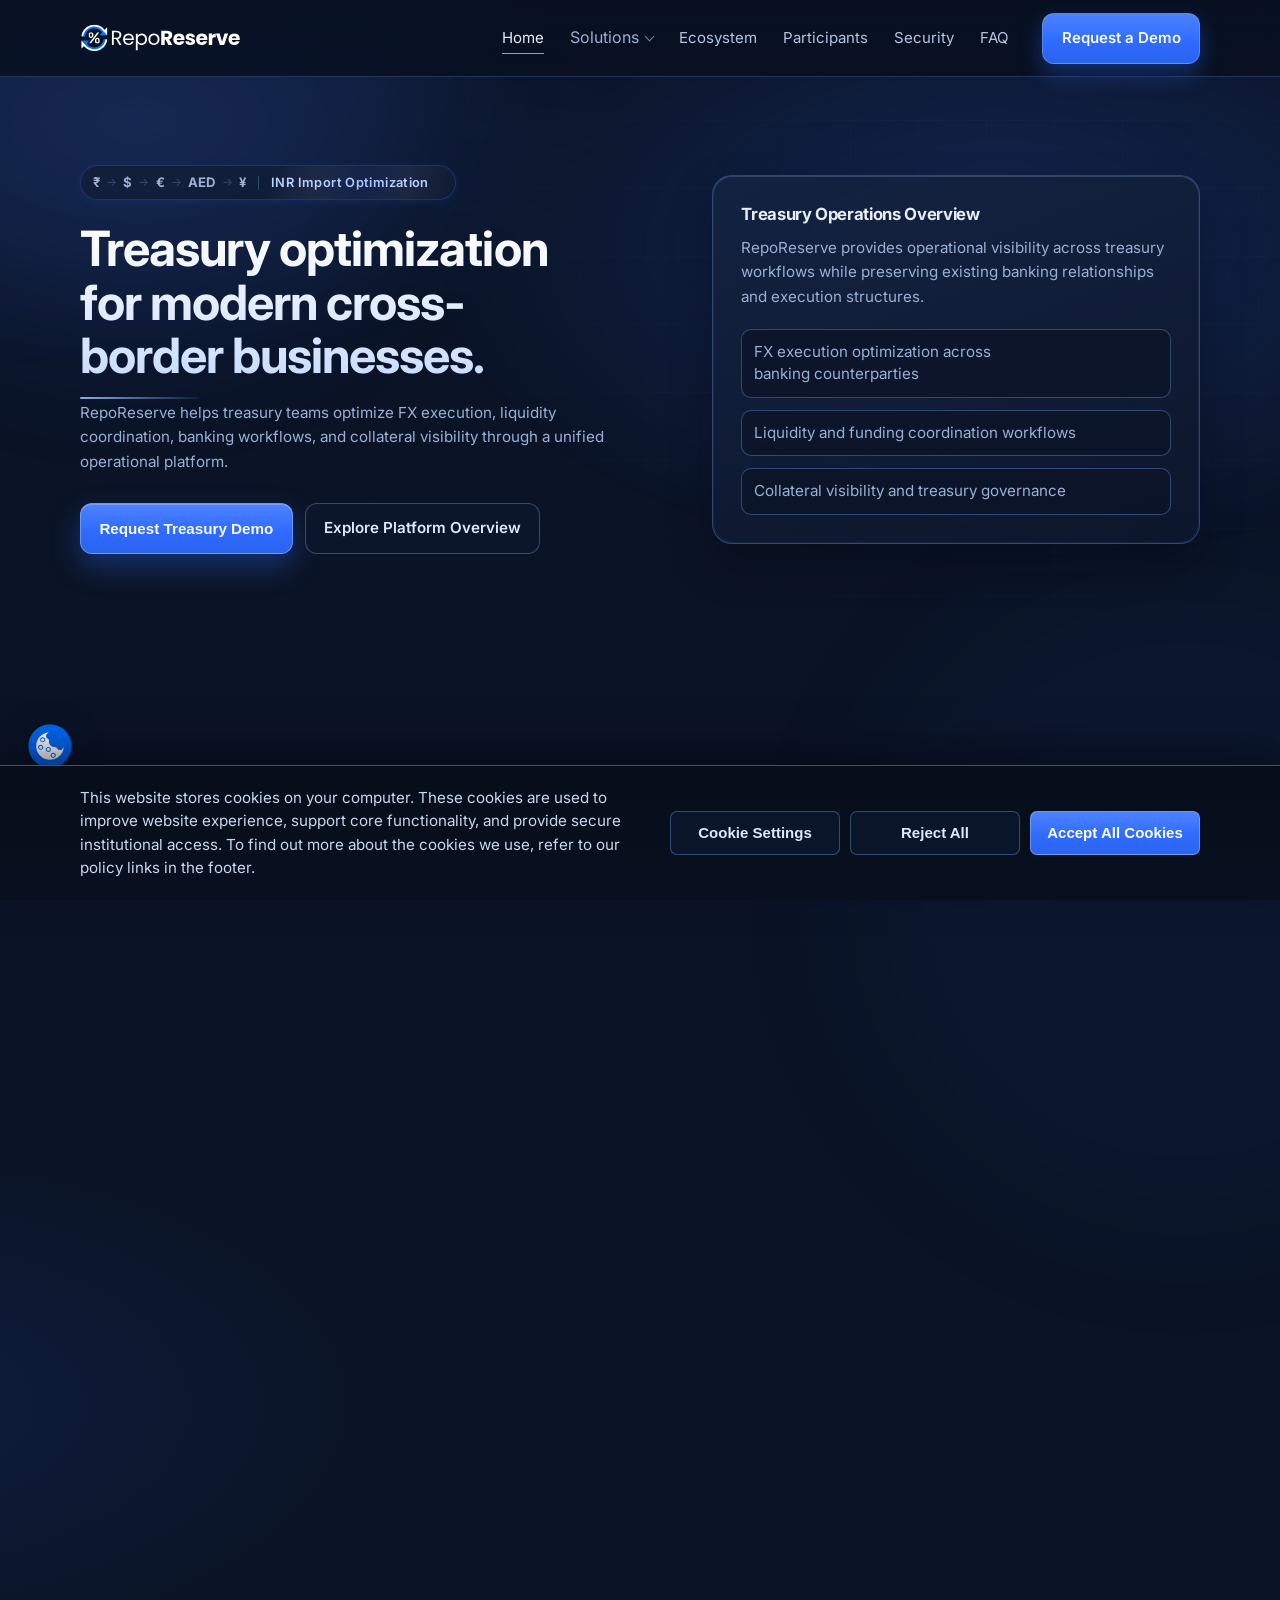
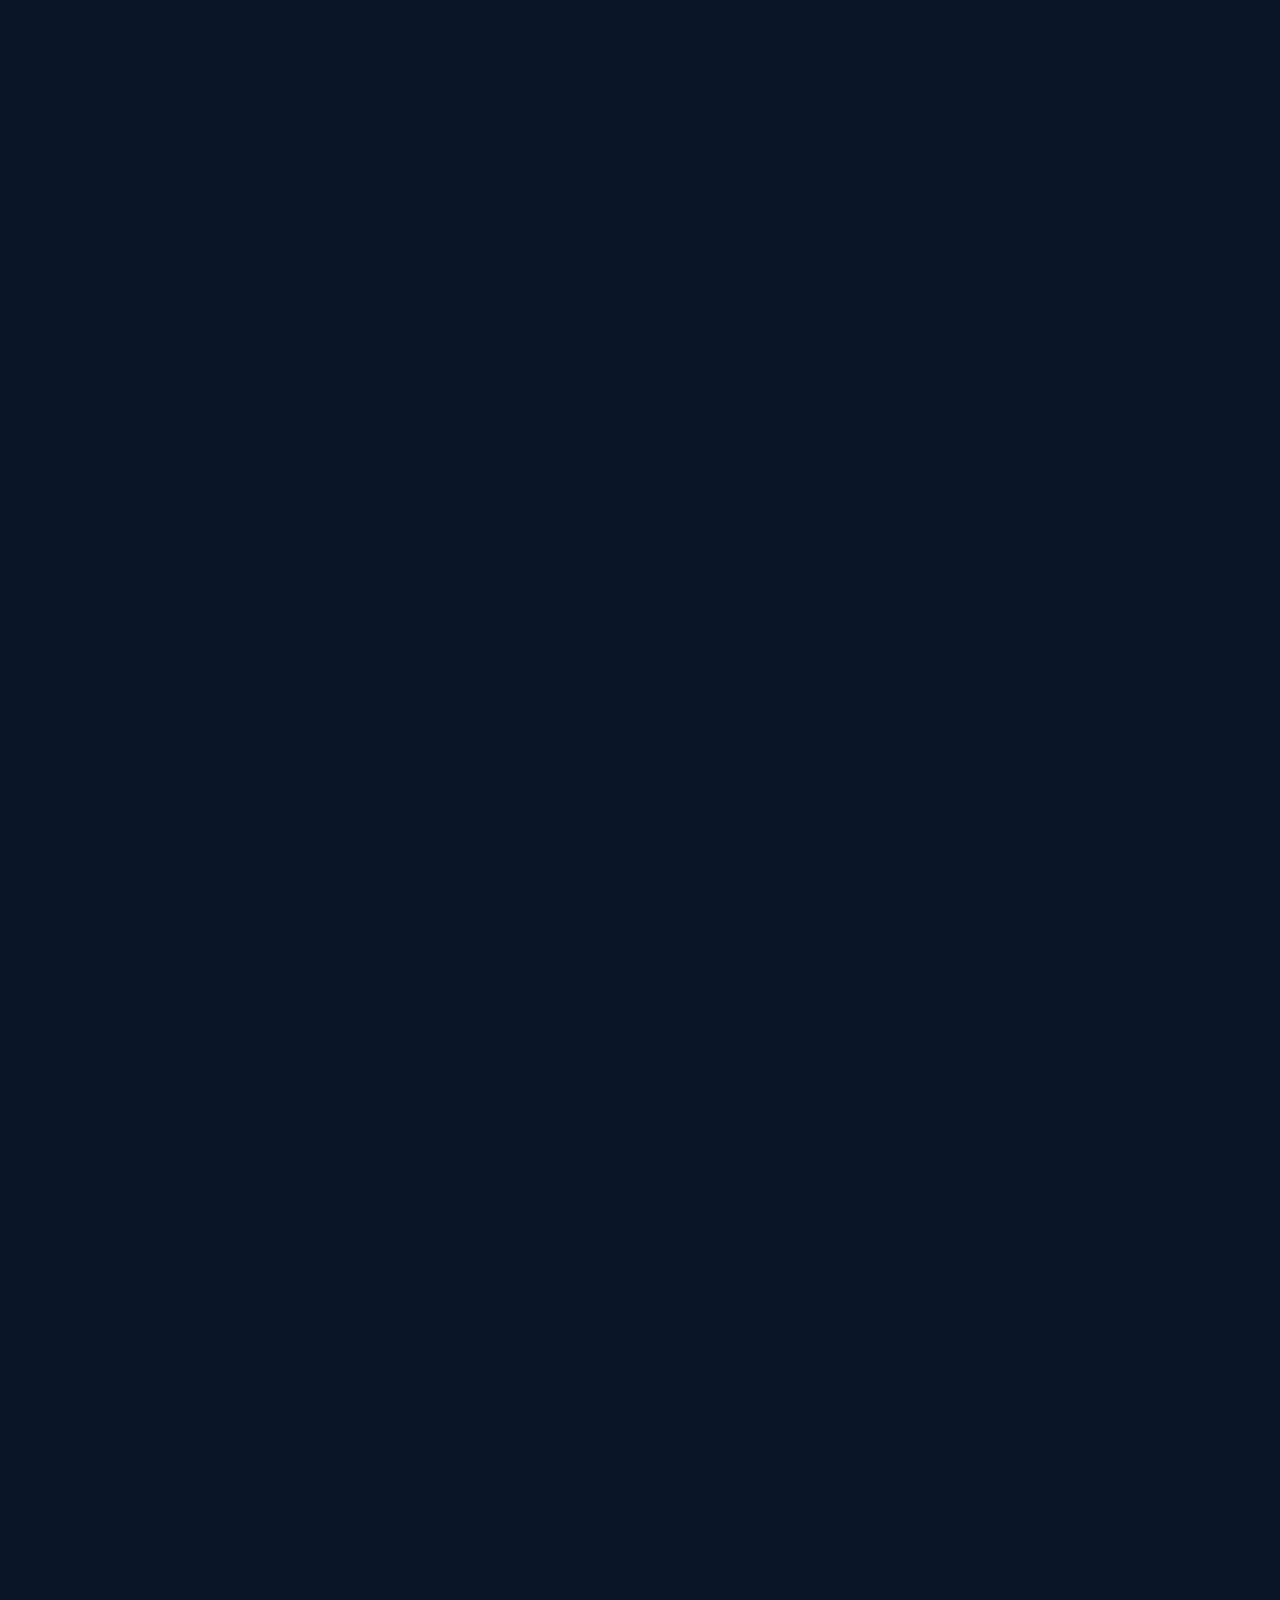
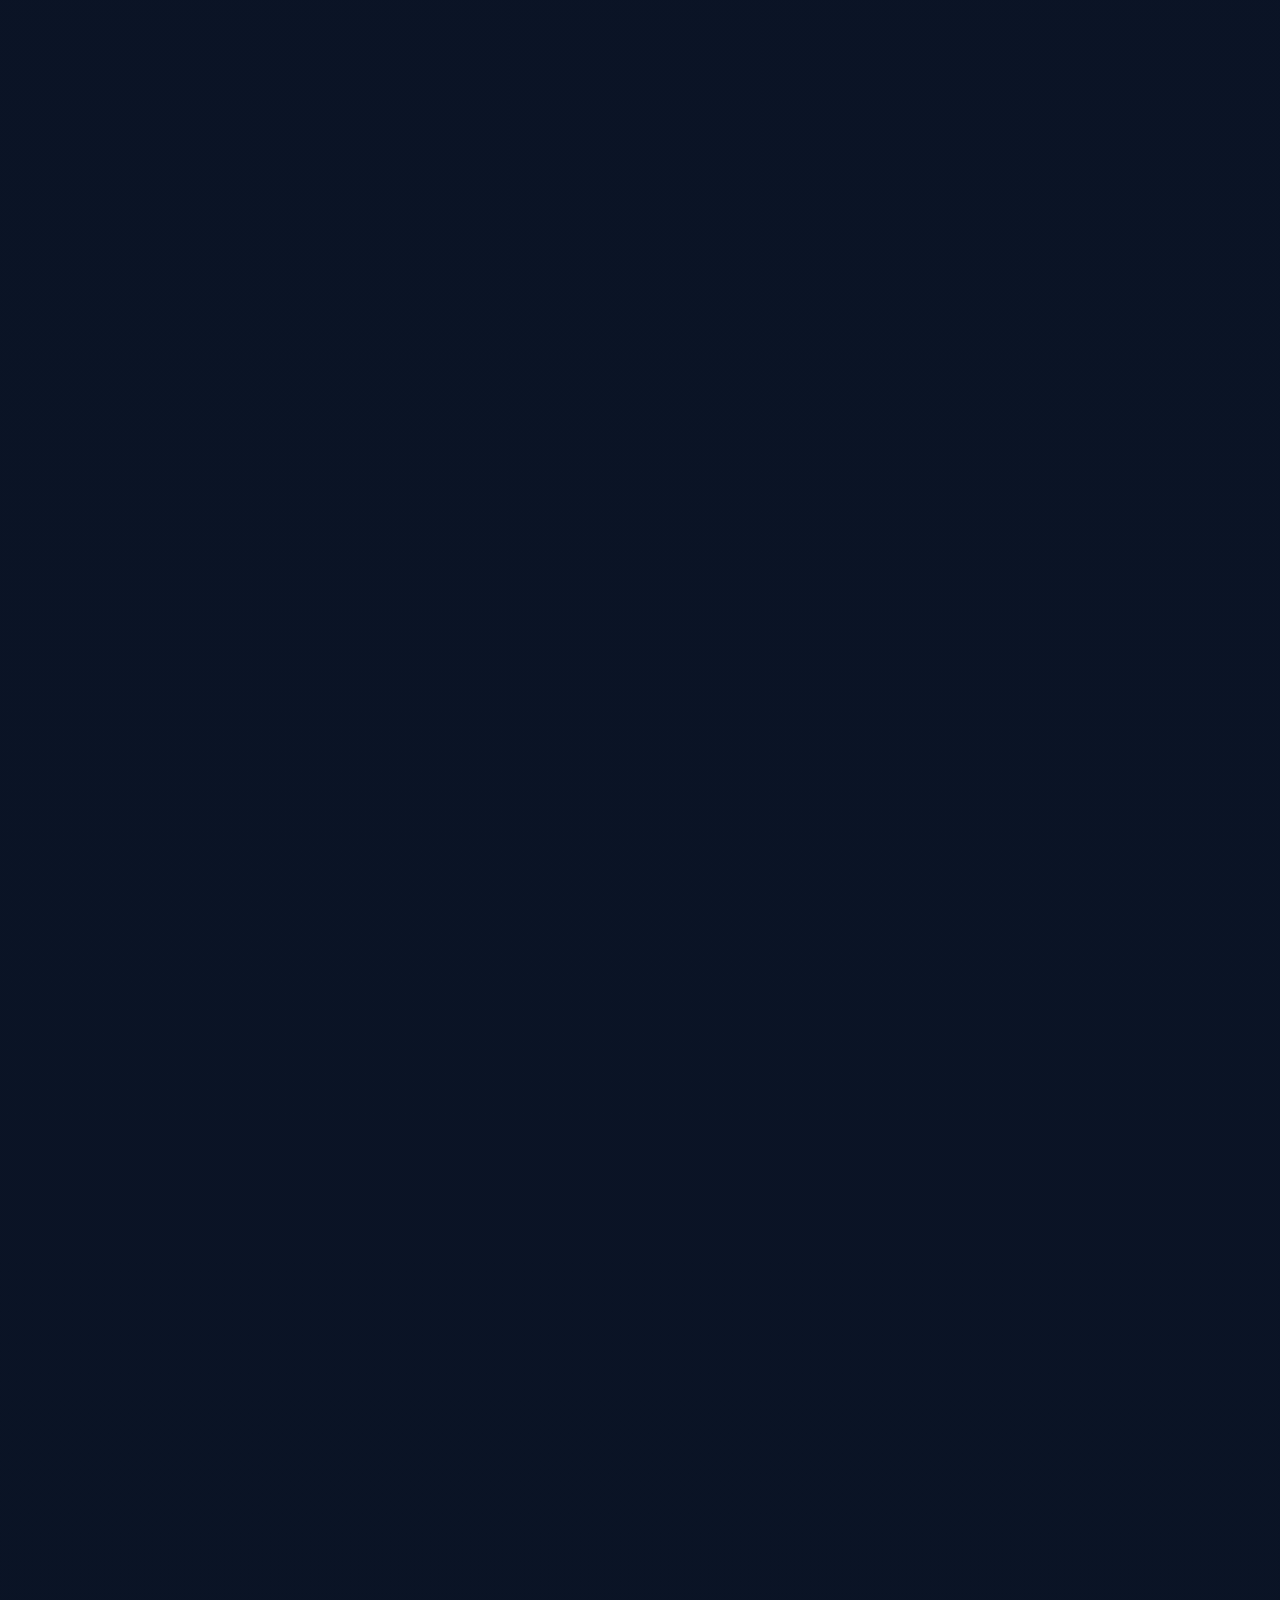
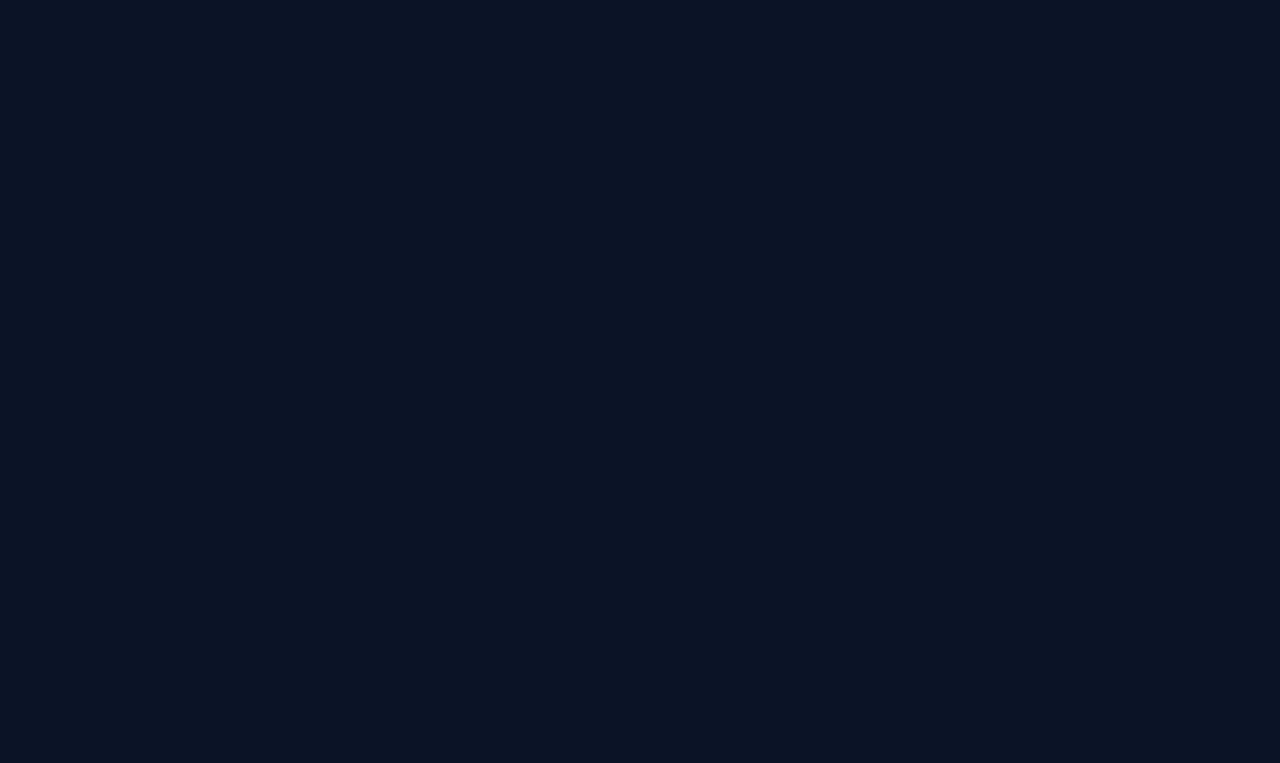
==== commit a1f7d1e3: "Add files via upload" ====
--- a/index.html
+++ b/index.html
@@ -90,8 +90,8 @@
   <link rel="preload" as="style" href="https://fonts.googleapis.com/css2?family=Inter:wght@400;500;600;700&display=swap" />
   <link rel="stylesheet" href="https://fonts.googleapis.com/css2?family=Inter:wght@400;500;600;700&display=swap" media="print" onload="this.media='all'" />
   <noscript><link rel="stylesheet" href="https://fonts.googleapis.com/css2?family=Inter:wght@400;500;600;700&display=swap" /></noscript>
-  <link rel="preload" href="styles.css?v=20260525" as="style" />
-  <link rel="stylesheet" href="styles.css?v=20260525" />
+  <link rel="preload" href="styles.css?v=20260526f" as="style" />
+  <link rel="stylesheet" href="styles.css?v=20260526f" />
 </head>
 <body class="home-page">
   <header class="site-header">
@@ -1052,6 +1052,7 @@
           <label for="solution-interest">What is your solution interest?</label>
           <select id="solution-interest" name="solution_interest">
             <option value="">Select</option>
+            <option>FX optimization</option>
             <option>Collateral visibility</option>
             <option>Operational coordination</option>
             <option>Risk and governance</option>
--- a/styles.css
+++ b/styles.css
@@ -6139,6 +6139,124 @@
         --home-copy-line: 1.58;
       }
 
+      .hero-grid {
+        overflow: hidden;
+        max-width: 100%;
+      }
+
+      .hero-grid > * {
+        min-width: 0;
+        max-width: 100%;
+      }
+
+      .hero-content {
+        min-width: 0;
+        max-width: 100%;
+      }
+
+      .eyebrow {
+        max-width: 90%;
+        margin-left: auto;
+        margin-right: auto;
+        justify-content: center;
+        padding: 10px 20px;
+        font-size: 0.78rem;
+        border-radius: 14px;
+        border: 1px solid rgba(47, 107, 255, 0.35);
+        background: linear-gradient(135deg, rgba(17, 28, 52, 0.9), rgba(24, 40, 72, 0.8));
+        box-shadow:
+          0 4px 20px rgba(47, 107, 255, 0.15),
+          0 0 0 1px rgba(47, 107, 255, 0.08) inset;
+        gap: 10px;
+        position: relative;
+        overflow: hidden;
+      }
+
+      .motion-ok .eyebrow {
+        animation: eyebrow-mobile-glow 4s ease-in-out infinite;
+      }
+
+      @keyframes eyebrow-mobile-glow {
+        0%, 100% {
+          border-color: rgba(47, 107, 255, 0.35);
+          box-shadow: 0 4px 20px rgba(47, 107, 255, 0.15), 0 0 0 1px rgba(47, 107, 255, 0.08) inset;
+        }
+        50% {
+          border-color: rgba(47, 107, 255, 0.6);
+          box-shadow: 0 4px 28px rgba(47, 107, 255, 0.3), 0 0 0 1px rgba(47, 107, 255, 0.15) inset;
+        }
+      }
+
+      .eyebrow-fx-flow {
+        display: inline-flex;
+        gap: 4px;
+      }
+
+      .eyebrow-fx-flow .eyebrow-currency {
+        font-size: 0.8rem;
+      }
+
+      /* Show only ₹ → $ on mobile */
+      .eyebrow-fx-flow .eyebrow-currency:nth-child(n+5),
+      .eyebrow-fx-flow .eyebrow-arrow:nth-child(n+4) {
+        display: none;
+      }
+
+      .eyebrow-divider {
+        height: 16px;
+        background: rgba(47, 107, 255, 0.4);
+      }
+
+      .eyebrow-ticker {
+        min-width: 0;
+        flex: 1;
+        text-align: center;
+      }
+
+      .eyebrow-ticker-item {
+        font-size: 0.76rem;
+        letter-spacing: 0.02em;
+      }
+
+      .hero-subtext {
+        max-width: 100% !important;
+        word-wrap: break-word;
+        overflow-wrap: break-word;
+      }
+
+      .hero-panel {
+        max-width: 100%;
+        overflow: hidden;
+      }
+
+      .hero-title {
+        max-width: 100%;
+        word-wrap: break-word;
+        overflow-wrap: break-word;
+      }
+
+      .hero-list li {
+        word-wrap: break-word;
+        overflow-wrap: break-word;
+      }
+
+      .section-header {
+        max-width: 100%;
+      }
+
+      .section-header h2,
+      .section-header p,
+      .home-page #solutions .section-header p,
+      .home-page #ecosystem .section-header p,
+      .home-page #security .section-header p,
+      .home-page #faq .section-header p,
+      .home-page .section-header p {
+        max-width: 100%;
+        word-wrap: break-word;
+        overflow-wrap: break-word;
+        text-wrap: wrap !important;
+      }
+
       .home-page .hero-title {
         max-width: 13.5ch;
         line-height: 1.12;
@@ -7958,7 +8076,7 @@
       align-items: center;
       justify-content: center;
       margin: 0 auto clamp(16px, 2.4vh, 22px);
-      padding: 10px 24px;
+      padding: 10px 28px;
       border: 1px solid rgba(83, 126, 205, 0.28);
       border-radius: 999px;
       background:
@@ -7975,6 +8093,59 @@
         0 0 22px rgba(47, 107, 255, 0.08);
       position: relative;
       z-index: 1;
+      overflow: hidden;
+    }
+
+    /* Sheen sweep across the kicker pill */
+    .fxp-importer-kicker::before {
+      content: '';
+      position: absolute;
+      inset: 0;
+      border-radius: inherit;
+      background: linear-gradient(
+        105deg,
+        transparent 0%,
+        transparent 38%,
+        rgba(255, 255, 255, 0.08) 44%,
+        rgba(255, 255, 255, 0.14) 50%,
+        rgba(255, 255, 255, 0.08) 56%,
+        transparent 62%,
+        transparent 100%
+      );
+      background-size: 250% 100%;
+      background-position: 100% 0;
+      pointer-events: none;
+    }
+
+    .motion-ok .fxp-importer-kicker::before {
+      animation: fxp-kicker-sheen 5s var(--ease-premium) 1.5s infinite;
+    }
+
+    /* Border glow breathe */
+    .motion-ok .fxp-importer-kicker {
+      animation: fxp-kicker-glow 4s ease-in-out infinite;
+    }
+
+    @keyframes fxp-kicker-sheen {
+      0%   { background-position: 100% 0; }
+      30%  { background-position: -60% 0; }
+      100% { background-position: -60% 0; }
+    }
+
+    @keyframes fxp-kicker-glow {
+      0%, 100% {
+        border-color: rgba(83, 126, 205, 0.28);
+        box-shadow:
+          inset 0 0 12px rgba(255, 255, 255, 0.04),
+          0 0 22px rgba(47, 107, 255, 0.08);
+      }
+      50% {
+        border-color: rgba(83, 126, 205, 0.52);
+        box-shadow:
+          inset 0 0 14px rgba(255, 255, 255, 0.06),
+          0 0 28px rgba(47, 107, 255, 0.18),
+          0 0 48px rgba(47, 107, 255, 0.06);
+      }
     }
 
     .fxp-stats-bar {
@@ -8464,7 +8635,8 @@
         direction: ltr;
       }
 
-      .fxp-split--reverse .fxp-split-text {
+      /* Text always comes before card on mobile */
+      .fxp-split-text {
         order: -1;
       }
 
@@ -8475,7 +8647,9 @@
       }
 
       .fxp-hero-title {
-        font-size: clamp(1.6rem, 5vw, 2.2rem);
+        font-size: clamp(2rem, 7.5vw, 2.8rem);
+        width: 100%;
+        text-align: center;
       }
 
       .fxp-hero-sub {
@@ -8496,6 +8670,75 @@
     }
 
     @media (max-width: 600px) {
+
+      /* Uniform grid pattern for mobile — 8 symbols, symmetric */
+      .fxp-rupee-watermark span {
+        font-size: 2.6rem !important;
+        --rupee-rotate: -12deg !important;
+        --rupee-opacity: 0.12 !important;
+        left: auto !important;
+        right: auto !important;
+        top: auto !important;
+        bottom: auto !important;
+      }
+
+      /* Row 1 — top edge */
+      .fxp-rupee-watermark span:nth-child(1) {
+        left: 4% !important;
+        top: 2% !important;
+      }
+      .fxp-rupee-watermark span:nth-child(2) {
+        left: 38% !important;
+        top: 0% !important;
+        --rupee-rotate: 8deg !important;
+      }
+      .fxp-rupee-watermark span:nth-child(3) {
+        right: 6% !important;
+        top: 3% !important;
+      }
+
+      /* Row 2 — sides, vertically centered */
+      .fxp-rupee-watermark span:nth-child(4) {
+        left: -2% !important;
+        top: 36% !important;
+        --rupee-rotate: 6deg !important;
+      }
+      .fxp-rupee-watermark span:nth-child(5) {
+        right: -1% !important;
+        top: 32% !important;
+        --rupee-rotate: -8deg !important;
+      }
+
+      /* Row 3 — bottom edge */
+      .fxp-rupee-watermark span:nth-child(6) {
+        left: 6% !important;
+        bottom: 4% !important;
+        --rupee-rotate: 10deg !important;
+      }
+      .fxp-rupee-watermark span:nth-child(7) {
+        left: 42% !important;
+        bottom: 1% !important;
+        --rupee-rotate: -6deg !important;
+      }
+      .fxp-rupee-watermark span:nth-child(8) {
+        right: 4% !important;
+        bottom: 5% !important;
+      }
+      /* Tighten section gaps on mobile FX page */
+      .fx-page section {
+        padding: 24px 0;
+      }
+
+      .fx-page .fx-hero {
+        padding-top: clamp(10px, 2vh, 20px);
+        padding-bottom: clamp(10px, 2vh, 20px);
+      }
+
+      .fxp-split {
+        padding: 8px 0 !important;
+        gap: 28px;
+      }
+
       .fxp-stats-bar {
         gap: 8px;
         padding: 12px 16px;
@@ -8507,6 +8750,28 @@
 
       .fxp-split {
         padding: 36px 0;
+      }
+
+      /* Center text blocks in split sections on mobile */
+      .fxp-split-text {
+        text-align: center;
+        align-items: center;
+      }
+
+      .fxp-split-text p {
+        max-width: 100%;
+      }
+
+      .fxp-split-text .btn {
+        align-self: stretch;
+      }
+
+      .fxp-text-highlight {
+        text-align: left;
+      }
+
+      .fxp-section-label {
+        text-align: center;
       }
 
       .fxp-cost-row,
--- a/styles.css
+++ b/styles.css
@@ -6139,6 +6139,124 @@
         --home-copy-line: 1.58;
       }
 
+      .hero-grid {
+        overflow: hidden;
+        max-width: 100%;
+      }
+
+      .hero-grid > * {
+        min-width: 0;
+        max-width: 100%;
+      }
+
+      .hero-content {
+        min-width: 0;
+        max-width: 100%;
+      }
+
+      .eyebrow {
+        max-width: 90%;
+        margin-left: auto;
+        margin-right: auto;
+        justify-content: center;
+        padding: 10px 20px;
+        font-size: 0.78rem;
+        border-radius: 14px;
+        border: 1px solid rgba(47, 107, 255, 0.35);
+        background: linear-gradient(135deg, rgba(17, 28, 52, 0.9), rgba(24, 40, 72, 0.8));
+        box-shadow:
+          0 4px 20px rgba(47, 107, 255, 0.15),
+          0 0 0 1px rgba(47, 107, 255, 0.08) inset;
+        gap: 10px;
+        position: relative;
+        overflow: hidden;
+      }
+
+      .motion-ok .eyebrow {
+        animation: eyebrow-mobile-glow 4s ease-in-out infinite;
+      }
+
+      @keyframes eyebrow-mobile-glow {
+        0%, 100% {
+          border-color: rgba(47, 107, 255, 0.35);
+          box-shadow: 0 4px 20px rgba(47, 107, 255, 0.15), 0 0 0 1px rgba(47, 107, 255, 0.08) inset;
+        }
+        50% {
+          border-color: rgba(47, 107, 255, 0.6);
+          box-shadow: 0 4px 28px rgba(47, 107, 255, 0.3), 0 0 0 1px rgba(47, 107, 255, 0.15) inset;
+        }
+      }
+
+      .eyebrow-fx-flow {
+        display: inline-flex;
+        gap: 4px;
+      }
+
+      .eyebrow-fx-flow .eyebrow-currency {
+        font-size: 0.8rem;
+      }
+
+      /* Show only ₹ → $ on mobile */
+      .eyebrow-fx-flow .eyebrow-currency:nth-child(n+5),
+      .eyebrow-fx-flow .eyebrow-arrow:nth-child(n+4) {
+        display: none;
+      }
+
+      .eyebrow-divider {
+        height: 16px;
+        background: rgba(47, 107, 255, 0.4);
+      }
+
+      .eyebrow-ticker {
+        min-width: 0;
+        flex: 1;
+        text-align: center;
+      }
+
+      .eyebrow-ticker-item {
+        font-size: 0.76rem;
+        letter-spacing: 0.02em;
+      }
+
+      .hero-subtext {
+        max-width: 100% !important;
+        word-wrap: break-word;
+        overflow-wrap: break-word;
+      }
+
+      .hero-panel {
+        max-width: 100%;
+        overflow: hidden;
+      }
+
+      .hero-title {
+        max-width: 100%;
+        word-wrap: break-word;
+        overflow-wrap: break-word;
+      }
+
+      .hero-list li {
+        word-wrap: break-word;
+        overflow-wrap: break-word;
+      }
+
+      .section-header {
+        max-width: 100%;
+      }
+
+      .section-header h2,
+      .section-header p,
+      .home-page #solutions .section-header p,
+      .home-page #ecosystem .section-header p,
+      .home-page #security .section-header p,
+      .home-page #faq .section-header p,
+      .home-page .section-header p {
+        max-width: 100%;
+        word-wrap: break-word;
+        overflow-wrap: break-word;
+        text-wrap: wrap !important;
+      }
+
       .home-page .hero-title {
         max-width: 13.5ch;
         line-height: 1.12;
@@ -7958,7 +8076,7 @@
       align-items: center;
       justify-content: center;
       margin: 0 auto clamp(16px, 2.4vh, 22px);
-      padding: 10px 24px;
+      padding: 10px 28px;
       border: 1px solid rgba(83, 126, 205, 0.28);
       border-radius: 999px;
       background:
@@ -7975,6 +8093,59 @@
         0 0 22px rgba(47, 107, 255, 0.08);
       position: relative;
       z-index: 1;
+      overflow: hidden;
+    }
+
+    /* Sheen sweep across the kicker pill */
+    .fxp-importer-kicker::before {
+      content: '';
+      position: absolute;
+      inset: 0;
+      border-radius: inherit;
+      background: linear-gradient(
+        105deg,
+        transparent 0%,
+        transparent 38%,
+        rgba(255, 255, 255, 0.08) 44%,
+        rgba(255, 255, 255, 0.14) 50%,
+        rgba(255, 255, 255, 0.08) 56%,
+        transparent 62%,
+        transparent 100%
+      );
+      background-size: 250% 100%;
+      background-position: 100% 0;
+      pointer-events: none;
+    }
+
+    .motion-ok .fxp-importer-kicker::before {
+      animation: fxp-kicker-sheen 5s var(--ease-premium) 1.5s infinite;
+    }
+
+    /* Border glow breathe */
+    .motion-ok .fxp-importer-kicker {
+      animation: fxp-kicker-glow 4s ease-in-out infinite;
+    }
+
+    @keyframes fxp-kicker-sheen {
+      0%   { background-position: 100% 0; }
+      30%  { background-position: -60% 0; }
+      100% { background-position: -60% 0; }
+    }
+
+    @keyframes fxp-kicker-glow {
+      0%, 100% {
+        border-color: rgba(83, 126, 205, 0.28);
+        box-shadow:
+          inset 0 0 12px rgba(255, 255, 255, 0.04),
+          0 0 22px rgba(47, 107, 255, 0.08);
+      }
+      50% {
+        border-color: rgba(83, 126, 205, 0.52);
+        box-shadow:
+          inset 0 0 14px rgba(255, 255, 255, 0.06),
+          0 0 28px rgba(47, 107, 255, 0.18),
+          0 0 48px rgba(47, 107, 255, 0.06);
+      }
     }
 
     .fxp-stats-bar {
@@ -8464,7 +8635,8 @@
         direction: ltr;
       }
 
-      .fxp-split--reverse .fxp-split-text {
+      /* Text always comes before card on mobile */
+      .fxp-split-text {
         order: -1;
       }
 
@@ -8475,7 +8647,9 @@
       }
 
       .fxp-hero-title {
-        font-size: clamp(1.6rem, 5vw, 2.2rem);
+        font-size: clamp(2rem, 7.5vw, 2.8rem);
+        width: 100%;
+        text-align: center;
       }
 
       .fxp-hero-sub {
@@ -8496,6 +8670,75 @@
     }
 
     @media (max-width: 600px) {
+
+      /* Uniform grid pattern for mobile — 8 symbols, symmetric */
+      .fxp-rupee-watermark span {
+        font-size: 2.6rem !important;
+        --rupee-rotate: -12deg !important;
+        --rupee-opacity: 0.12 !important;
+        left: auto !important;
+        right: auto !important;
+        top: auto !important;
+        bottom: auto !important;
+      }
+
+      /* Row 1 — top edge */
+      .fxp-rupee-watermark span:nth-child(1) {
+        left: 4% !important;
+        top: 2% !important;
+      }
+      .fxp-rupee-watermark span:nth-child(2) {
+        left: 38% !important;
+        top: 0% !important;
+        --rupee-rotate: 8deg !important;
+      }
+      .fxp-rupee-watermark span:nth-child(3) {
+        right: 6% !important;
+        top: 3% !important;
+      }
+
+      /* Row 2 — sides, vertically centered */
+      .fxp-rupee-watermark span:nth-child(4) {
+        left: -2% !important;
+        top: 36% !important;
+        --rupee-rotate: 6deg !important;
+      }
+      .fxp-rupee-watermark span:nth-child(5) {
+        right: -1% !important;
+        top: 32% !important;
+        --rupee-rotate: -8deg !important;
+      }
+
+      /* Row 3 — bottom edge */
+      .fxp-rupee-watermark span:nth-child(6) {
+        left: 6% !important;
+        bottom: 4% !important;
+        --rupee-rotate: 10deg !important;
+      }
+      .fxp-rupee-watermark span:nth-child(7) {
+        left: 42% !important;
+        bottom: 1% !important;
+        --rupee-rotate: -6deg !important;
+      }
+      .fxp-rupee-watermark span:nth-child(8) {
+        right: 4% !important;
+        bottom: 5% !important;
+      }
+      /* Tighten section gaps on mobile FX page */
+      .fx-page section {
+        padding: 24px 0;
+      }
+
+      .fx-page .fx-hero {
+        padding-top: clamp(10px, 2vh, 20px);
+        padding-bottom: clamp(10px, 2vh, 20px);
+      }
+
+      .fxp-split {
+        padding: 8px 0 !important;
+        gap: 28px;
+      }
+
       .fxp-stats-bar {
         gap: 8px;
         padding: 12px 16px;
@@ -8507,6 +8750,28 @@
 
       .fxp-split {
         padding: 36px 0;
+      }
+
+      /* Center text blocks in split sections on mobile */
+      .fxp-split-text {
+        text-align: center;
+        align-items: center;
+      }
+
+      .fxp-split-text p {
+        max-width: 100%;
+      }
+
+      .fxp-split-text .btn {
+        align-self: stretch;
+      }
+
+      .fxp-text-highlight {
+        text-align: left;
+      }
+
+      .fxp-section-label {
+        text-align: center;
       }
 
       .fxp-cost-row,
